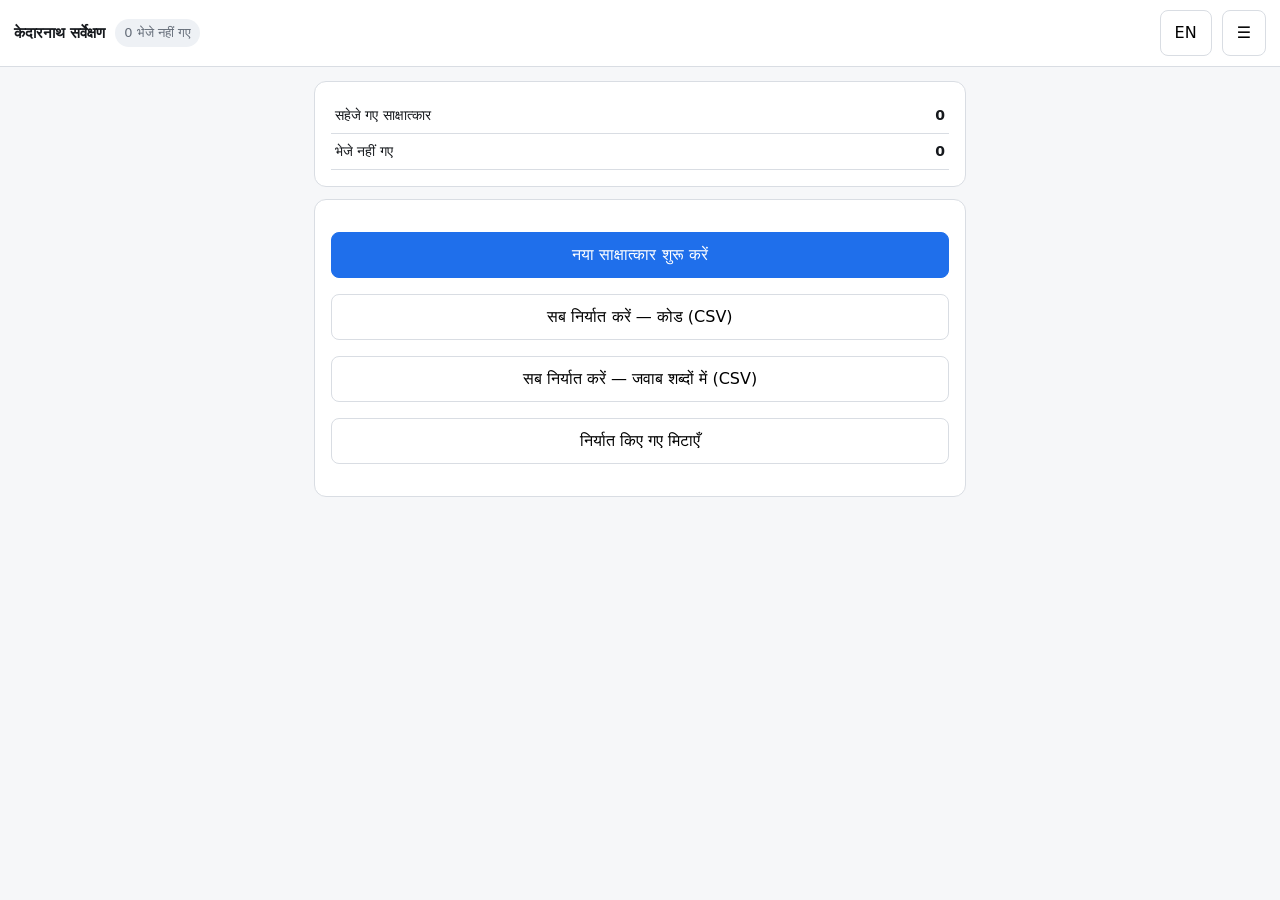
==== docs/index.html @ 2fbf1588 "Field review: fix 16 confirmed issues Four hard bugs:   - govt_schemes 'None of these' could be tick" ====
<!doctype html>
<html lang="hi" translate="no">
<head>
<meta charset="utf-8">
<!-- Stop the browser offering to translate. A Hindi form auto-translated to English turns
     "पक्का" (permanent) into "Sure!" and "जमा पैसे से" (used savings) into "from the deposited
     money" -- the reviewer then critiques wording that was never in the instrument. All three
     signals are needed: Chrome honours the meta, Safari and Edge honour the attribute, and the
     class covers dynamically inserted text. -->
<meta name="google" content="notranslate">
<meta name="viewport" content="width=device-width,initial-scale=1,maximum-scale=1">
<title>Kedarnath Yatra Worker Survey</title>
<link rel="manifest" href="manifest.json">
<meta name="theme-color" content="#1F3864">
<meta name="mobile-web-app-capable" content="yes">
<meta name="apple-mobile-web-app-capable" content="yes">
<meta name="apple-mobile-web-app-status-bar-style" content="black-translucent">
<meta name="apple-mobile-web-app-title" content="Kedarnath Survey">
<link rel="apple-touch-icon" href="icon-192.png">
<link rel="icon" href="icon-192.png">
<style>
:root{--bg:#f6f7f9;--card:#fff;--ink:#16191d;--mut:#666e7a;--line:#d9dde3;--acc:#1f6feb;--warn:#b42318;--ok:#067647}
*{box-sizing:border-box;-webkit-tap-highlight-color:transparent}
body{margin:0;font:16px/1.5 system-ui,"Segoe UI",Roboto,"Nirmala UI",sans-serif;background:var(--bg);color:var(--ink)}
header{position:sticky;top:0;z-index:9;background:var(--card);border-bottom:1px solid var(--line);padding:10px 14px;display:flex;align-items:center;gap:10px;flex-wrap:wrap}
header b{font-size:15px}.grow{flex:1}
button{font:inherit;padding:10px 14px;border:1px solid var(--line);background:var(--card);border-radius:8px;cursor:pointer}
button.p{background:var(--acc);color:#fff;border-color:var(--acc)}
button:disabled{opacity:.45}
#pend{font-size:13px;padding:4px 9px;border-radius:99px;background:#eef1f5;color:var(--mut)}
#pend.hot{background:#fee4e2;color:var(--warn);font-weight:600}
main{max-width:680px;margin:0 auto;padding:14px 14px 96px}
.card{background:var(--card);border:1px solid var(--line);border-radius:12px;padding:16px;margin:0 0 12px}
.qn{font-size:12px;color:var(--mut);letter-spacing:.04em}
.qt{margin:6px 0 12px;font-size:17px}
input[type=text],input[type=number]{width:100%;padding:13px;font:inherit;border:1px solid var(--line);border-radius:8px;background:#fff}
input:focus{outline:2px solid var(--acc);border-color:var(--acc)}
label.ch{display:flex;gap:11px;align-items:flex-start;padding:11px;border:1px solid var(--line);border-radius:8px;margin:0 0 7px;background:#fff}
label.ch.on{border-color:var(--acc);background:#eff5ff}
label.ch input{margin:3px 0 0}
.err{color:var(--warn);font-size:14px;margin-top:7px}
.opt{font-size:12px;color:var(--mut);margin-top:6px}
/* Enumerator hint: how to CODE this question, never read to the respondent. Amber and rule-marked so
   it is visibly a different kind of thing from the question above it and from the read-aloud intro,
   which is blue. Three kinds of text on one screen need three unmistakable looks. */
.hint{background:#fff8e6;border-left:4px solid #b78103;border-radius:0 6px 6px 0;padding:9px 11px;margin:0 0 11px;font-size:13.5px;color:#5c4708}
.card.off{display:none}
/* The consent script. Read verbatim, so it gets its own look -- green rule, larger text than a hint,
   and the label says word for word. Three read-aloud registers on this form now: blue module intro
   (read it), amber hint (do NOT read it), green consent (read it exactly). */
.consent{background:#f0f7f0;border-left:4px solid var(--ok);border-radius:0 8px 8px 0;padding:13px 15px;margin:0 0 14px;font-size:15.5px}
.consent p{margin:0 0 9px}.consent p:last-child{margin:0}
.consent .lead{display:block;font-size:11.5px;color:var(--ok);text-transform:uppercase;letter-spacing:.06em;font-weight:600;margin-bottom:6px}
.card.bad{border-color:var(--warn);box-shadow:0 0 0 1px var(--warn)}
.mc{font-weight:400;text-transform:none;letter-spacing:0}
.hint b{display:block;font-size:11px;text-transform:uppercase;letter-spacing:.06em;margin-bottom:3px;color:#8a6200}
h2{font-size:15px;margin:22px 0 10px;color:var(--mut);text-transform:uppercase;letter-spacing:.06em}
/* Read-aloud module introduction. Deliberately styled unlike a question card -- tinted, ruled down
   the side, italic lead-in -- so an enumerator glancing at the screen can never mistake it for
   something the respondent is meant to answer. */
.intro{background:#eff5ff;border-left:4px solid var(--acc);border-radius:0 8px 8px 0;padding:12px 14px;margin:0 0 12px;font-size:15px}
.intro .lead{display:block;font-size:12px;color:var(--acc);text-transform:uppercase;letter-spacing:.06em;margin-bottom:5px}
footer{position:fixed;bottom:0;left:0;right:0;background:var(--card);border-top:1px solid var(--line);padding:10px 14px;display:flex;gap:10px;align-items:center;max-width:680px;margin:0 auto}
#mprog{flex:1;text-align:center;font-size:13px;color:var(--mut)}
footer button{flex:1}
.mid{text-align:center;padding:40px 16px;color:var(--mut)}
#upd{display:none;background:#fef0c7;border-bottom:1px solid #f5c344;color:#7a5b00;padding:9px 14px;font-size:14px;text-align:center}
.big{font-size:20px;color:var(--ink);margin-bottom:8px}
table{width:100%;border-collapse:collapse;font-size:14px}td{padding:7px 4px;border-bottom:1px solid var(--line)}
</style></head>
<body class="notranslate" translate="no">
<header>
  <b id="ttl">केदारनाथ सर्वेक्षण</b>
  <span id="pend">0</span>
  <span class="grow"></span>
  <button id="lang">EN</button>
  <button id="menu">☰</button>
</header>
<div id="upd"></div>
<main id="app"></main>
<footer id="nav" style="display:none">
  <button id="back">← <span data-t="back">पीछे</span></button>
  <span id="mprog"></span>
  <button id="next" class="p"><span data-t="next">आगे</span> →</button>
</footer>
<script>
const CFG = {"q":[{"n":"enum_id","m":"P","t":"one","en":"Which enumerator is doing this interview? (Select your own name before you approach anyone.)","hi":"सर्वेक्षक कौन है?","opt":false,"c":[[1,"Raman","रमन"],[2,"Rishit","ऋषित"],[3,"Tanmay","तन्मय"],[4,"Anuj","अनुज"]]},{"n":"site","m":"P","t":"one","en":"Which route is this interview on?","hi":"यह बातचीत किस मार्ग पर हो रही है?","opt":false,"c":[[1,"Kedarnath (Gaurikund to Kedarnath)","केदारनाथ (गौरीकुंड से केदारनाथ)"],[2,"Hemkund Sahib (Govindghat to Hemkund)","हेमकुंड साहिब (गोविंदघाट से हेमकुंड)"]]},{"n":"consent","m":"P","t":"one","en":"Do you agree to take part?","hi":"क्या आप इसमें शामिल होना चाहते हैं?","opt":false,"c":[[0,"No","नहीं"],[1,"Yes","हाँ"]]},{"n":"age","m":"A","t":"dec","en":"How old are you? (completed years)","hi":"आपकी उम्र कितनी है? (पूरे साल)","opt":false,"con":"x >= 10 && x <= 90","cmsg_en":"Age must be between 10 and 90.","cmsg_hi":"उम्र 10 से 90 के बीच होनी चाहिए।"},{"n":"female","m":"A","t":"one","en":"Record sex; ask if unsure: are you male or female?","hi":"आप पुरुष हैं या महिला?","opt":false,"c":[[0,"Male","पुरुष"],[1,"Female","महिला"]]},{"n":"hoh_relation","m":"A","t":"one","en":"Who is the head of your household -- is it you, or someone else? If someone else, how are they related to you?","hi":"आपके घर का मुखिया कौन है — आप खुद, या कोई और? अगर कोई और है, तो वे आपके क्या लगते हैं?","opt":false,"c":[[1,"Self (respondent is the head)","मैं खुद मुखिया हूँ"],[2,"Husband","पति"],[3,"Wife","पत्नी"],[4,"Father","पिता"],[5,"Mother","माता"],[6,"Son","बेटा"],[7,"Daughter","बेटी"],[8,"Brother","भाई"],[9,"Sister","बहन"],[10,"Other male relative","कोई और पुरुष रिश्तेदार"],[11,"Other female relative","कोई और महिला रिश्तेदार"],[12,"Other, non-relative (male)","रिश्तेदार नहीं, पुरुष"],[13,"Other, non-relative (female)","रिश्तेदार नहीं, महिला"]]},{"n":"native_language","m":"A","t":"one","en":"What is your native language, the language you first learned at home?","hi":"आपकी मातृभाषा कौन सी है — वह भाषा जो आपने घर में सबसे पहले सीखी?","opt":false,"c":[[1,"Garhwali","गढ़वाली"],[2,"Kumaoni","कुमाऊँनी"],[3,"Hindi","हिंदी"],[4,"Nepali","नेपाली"],[5,"Bhojpuri","भोजपुरी"],[6,"Assamese","असमिया"],[7,"Bengali","बांग्ला"],[8,"Bodo","बोडो"],[9,"Dogri","डोगरी"],[10,"Gujarati","गुजराती"],[11,"Kannada","कन्नड़"],[12,"Kashmiri","कश्मीरी"],[13,"Konkani","कोंकणी"],[14,"Maithili","मैथिली"],[15,"Malayalam","मलयालम"],[16,"Manipuri (Meitei)","मणिपुरी (मैतेई)"],[17,"Marathi","मराठी"],[18,"Odia","ओड़िया"],[19,"Punjabi","पंजाबी"],[20,"Sanskrit","संस्कृत"],[21,"Santali","संताली"],[22,"Sindhi","सिंधी"],[23,"Tamil","तमिल"],[24,"Telugu","तेलुगु"],[25,"Urdu","उर्दू"],[96,"Other Indian language","कोई और भारतीय भाषा"],[97,"Other / foreign language","कोई और / विदेशी भाषा"]]},{"n":"native_language_other","m":"A","t":"text","en":"Which language is it? Write down exactly what they say.","hi":"वह कौन सी भाषा है? जैसा वे कहें वैसा ही लिख लीजिए।","opt":false,"rel":"V('native_language') == 96 || V('native_language') == 97"},{"n":"marital_status","m":"A","t":"one","en":"Are you currently married, never married, or widowed/divorced/separated?","hi":"क्या आपकी शादी हुई है, नहीं हुई है, या आप विधवा/विधुर या अलग हैं?","opt":false,"c":[[1,"Currently married","शादीशुदा"],[2,"Never married","शादी नहीं हुई"],[3,"Widowed/divorced/separated","विधवा/विधुर या अलग"]]},{"n":"knows_years_schooling","m":"A","t":"one","en":"Do you know exactly how many years of schooling you completed, counting from class 1?","hi":"क्या आपको ठीक-ठीक याद है कि आपने कितने साल पढ़ाई की, कक्षा 1 से गिनकर?","opt":false,"c":[[0,"No","नहीं"],[1,"Yes","हाँ"]]},{"n":"years_schooling","m":"A","t":"int","en":"How many years of schooling did you complete in total? (0 if none)","hi":"आपने कुल कितने साल पढ़ाई की? (अगर बिल्कुल नहीं पढ़े तो 0)","opt":false,"rel":"V('knows_years_schooling') == 1"},{"n":"education_level_cat","m":"A","t":"one","en":"Which is closest: no formal education; some schooling but did not finish primary; finished primary but not secondary; or finished secondary or higher?","hi":"इनमें से कौन सा सबसे नज़दीक है: बिल्कुल नहीं पढ़े; थोड़ा पढ़े पर प्राइमरी पूरी नहीं की; प्राइमरी पूरी की पर दसवीं नहीं; या दसवीं या उससे ज़्यादा?","opt":false,"c":[[1,"No formal education","बिल्कुल नहीं पढ़े"],[2,"Some schooling, did not complete primary","थोड़ा पढ़े, प्राइमरी पूरी नहीं"],[3,"Completed primary but not secondary","प्राइमरी पूरी, दसवीं नहीं"],[4,"Completed secondary or higher","दसवीं या उससे ज़्यादा"],[98,"Prefer not to say","बताना नहीं चाहते"]],"rel":"V('knows_years_schooling') == 0"},{"n":"hhsize","m":"A","t":"int","en":"How many members live in your household, including you?","hi":"आपके घर में आपको मिलाकर कुल कितने लोग रहते हैं?","opt":false,"con":"x >= 1 && x <= 30","cmsg_en":"Household size must be between 1 and 30.","cmsg_hi":"घर के लोग 1 से 30 के बीच होने चाहिए।"},{"n":"any_member_6yr_schooling","m":"A","t":"one","en":"Counting everyone in your household aged 10 or above, has at least one of them finished six years of schooling or more?","hi":"आपके घर में 10 साल या उससे बड़े सभी लोगों में से, क्या कम से कम एक ने छह साल या उससे ज़्यादा पढ़ाई पूरी की है?","opt":false,"c":[[0,"No","नहीं"],[1,"Yes","हाँ"]]},{"n":"family_structure","m":"A","t":"one","en":"Is your family nuclear -- just you, your spouse and unmarried children -- or joint, living with parents, married siblings or other extended family? (Say single-member if you live alone.)","hi":"आपका परिवार छोटा है — सिर्फ़ आप, पति/पत्नी और बिन ब्याहे बच्चे — या बड़ा, यानी माँ-बाप, भाई-भाभी या और रिश्तेदार साथ रहते हैं? (अगर अकेले रहते हैं तो वह बताइए।)","opt":false,"c":[[1,"Nuclear (you, spouse and unmarried children only)","छोटा परिवार (आप, पति/पत्नी और बिन ब्याहे बच्चे)"],[2,"Joint (living with parents, married siblings or other extended family)","बड़ा परिवार (माँ-बाप, ब्याहे भाई-बहन या और रिश्तेदार साथ)"],[3,"Single-member household","अकेले रहते हैं"]]},{"n":"n_earners","m":"A","t":"int","en":"How many of them, including you, earn money?","hi":"इनमें से कितने लोग, आपको मिलाकर, पैसा कमाते हैं?","opt":false,"con":"x >= 1 && x <= NUM('hhsize')","cmsg_en":"Cannot be more than the number of people in the household.","cmsg_hi":"घर के लोगों की संख्या से ज़्यादा नहीं हो सकता।"},{"n":"main_income_earner","m":"A","t":"one","en":"Among those who earn money, are you the main income earner in your household?","hi":"जो लोग कमाते हैं, उनमें सबसे ज़्यादा कमाने वाले आप ही हैं?","opt":false,"c":[[0,"No","नहीं"],[1,"Yes","हाँ"]],"rel":"V('n_earners') > 1"},{"n":"n_children_u15","m":"A","t":"int","en":"How many of them are children under 15?","hi":"इनमें 15 साल से छोटे बच्चे कितने हैं?","opt":false,"con":"x >= 0 && x <= NUM('hhsize') - 1","cmsg_en":"Cannot be more than the household size minus the respondent.","cmsg_hi":"घर के लोगों में से आपको छोड़कर, उससे ज़्यादा नहीं हो सकता।"},{"n":"n_children_6_14","m":"A","t":"int","en":"How many of them are children aged 6 to 14?","hi":"इनमें 6 से 14 साल के बच्चे कितने हैं?","opt":false,"con":"x >= 0 && x <= NUM('n_children_u15')","cmsg_en":"Cannot be more than the number of children under 15.","cmsg_hi":"15 साल से छोटे बच्चों से ज़्यादा नहीं हो सकता।"},{"n":"n_children_out_school","m":"A","t":"int","en":"How many of these children do not go to school now?","hi":"इन बच्चों में कितने अभी स्कूल नहीं जाते?","opt":false,"rel":"V('n_children_6_14') > 0","con":"x >= 0 && x <= NUM('n_children_6_14')","cmsg_en":"Cannot be more than the number of children aged 6 to 14.","cmsg_hi":"6 से 14 साल के बच्चों से ज़्यादा नहीं हो सकता।"},{"n":"occupation","m":"B","t":"one","en":"What is your main work during the Yatra season? Ask what they do and code the closest group; do not read the list aloud unless needed.","hi":"यात्रा के मौसम में आपका मुख्य काम क्या है?","opt":false,"c":[[1,"Pony/mule worker (works the animals, does not own them)","घोड़े/खच्चर वाला (जानवर चलाते हैं, मालिक नहीं)"],[2,"Pony/mule owner (owns the animals)","घोड़े/खच्चर का मालिक"],[3,"Porter (carries on own back/shoulders - goods, luggage, or a person in a kandi)","पोर्टर/कुली (अपनी पीठ या कंधे पर — सामान या कंडी में कोई व्यक्ति)"],[4,"Palki / dandi bearer (carries a person on a palanquin, as part of a team)","पालकी / डंडी वाला (पालकी पर व्यक्ति, कई लोग मिलकर)"],[5,"Dhaba, tea stall or food stall WORKER (prepared food or tea)","ढाबा, चाय या खाने की दुकान में काम (बना हुआ खाना या चाय)"],[6,"Dhaba, tea stall or food stall OWNER (prepared food or tea)","ढाबा, चाय या खाने की दुकान का मालिक"],[7,"Shop WORKER (goods: prasad, puja items, clothes, general store)","दुकान में काम (सामान: प्रसाद, पूजा का सामान, कपड़े, परचून)"],[8,"Shop OWNER (goods, not prepared food)","दुकान का मालिक (सामान, बना हुआ खाना नहीं)"],[9,"Hotel / lodge WORKER","होटल / लॉज में काम"],[10,"Hotel / lodge OWNER","होटल / लॉज का मालिक"],[11,"Driver (any motor vehicle)","ड्राइवर (कोई भी गाड़ी)"],[12,"Guide","गाइड"],[13,"Wage labourer (construction, loading, odd jobs)","दिहाड़ी मज़दूर (निर्माण, सामान चढ़ाना, फुटकर काम)"],[14,"Other","कोई और"]]},{"n":"occupation_detail","m":"B","t":"text","en":"In your own words, what exactly is your main work here? Write down what they say -- what they actually do, and who for. Do not tick a box for this one.","hi":"अपने शब्दों में बताइए, यहाँ आपका मुख्य काम ठीक-ठीक क्या है? आप करते क्या हैं, और किसके लिए?","opt":false},{"n":"employment_type","m":"B","t":"one","en":"In this main work, are you: working on your own account without hired workers; running a business with hired workers; a regular monthly wage-earner; or a daily/casual wage-earner?","hi":"इस काम में आप क्या हैं: अपना काम खुद करते हैं और कोई नौकर नहीं रखते; अपना काम है और दूसरों को काम पर रखते हैं; महीने की पक्की तनख़्वाह पाते हैं; या दिहाड़ी पर काम करते हैं?","opt":false,"c":[[1,"Own-account (self-employed, no hired workers)","अपना काम, कोई नौकर नहीं"],[2,"Employer/business owner (self-employed)","मालिक, दूसरों को काम पर रखते हैं"],[3,"Regular wage or salary","महीने की पक्की तनख़्वाह"],[4,"Casual or daily wage labour","दिहाड़ी या रोज़ की मज़दूरी"],[5,"Unpaid family worker","घर के काम में बिना पैसे के हाथ बँटाते हैं"]]},{"n":"n_other_activities","m":"B","t":"int","en":"Besides your main work, how many OTHER paid activities or income-generating activities do you have? (0 if none. For example, a shop owner who also rents out a pony and drives in the off-season would say 2.)","hi":"अपने मुख्य काम के अलावा, आप और कितने काम करते हैं जिनसे पैसा आता है? (अगर कोई नहीं तो 0। जैसे, दुकान वाला जो घोड़ा भी किराये पर देता है और जाड़ों में गाड़ी चलाता है, वह 2 बताएगा।)","opt":false,"con":"x >= 0 && x <= 6","cmsg_en":"Must be between 0 and 6.","cmsg_hi":"0 से 6 के बीच होना चाहिए।"},{"n":"other_activity_types","m":"B","t":"multi","en":"Which ones are they? Check every one that applies. Ask and code the closest group for each; do not read the list aloud unless needed.","hi":"वे कौन-कौन से काम हैं? जो-जो लागू हो, सब बताइए।","opt":false,"cfx":"occupation","c":[[1,"Pony/mule worker (works the animals, does not own them)","घोड़े/खच्चर वाला (जानवर चलाते हैं, मालिक नहीं)"],[2,"Pony/mule owner (owns the animals)","घोड़े/खच्चर का मालिक"],[3,"Porter (carries on own back/shoulders - goods, luggage, or a person in a kandi)","पोर्टर/कुली (अपनी पीठ या कंधे पर — सामान या कंडी में कोई व्यक्ति)"],[4,"Palki / dandi bearer (carries a person on a palanquin, as part of a team)","पालकी / डंडी वाला (पालकी पर व्यक्ति, कई लोग मिलकर)"],[5,"Dhaba, tea stall or food stall WORKER (prepared food or tea)","ढाबा, चाय या खाने की दुकान में काम (बना हुआ खाना या चाय)"],[6,"Dhaba, tea stall or food stall OWNER (prepared food or tea)","ढाबा, चाय या खाने की दुकान का मालिक"],[7,"Shop WORKER (goods: prasad, puja items, clothes, general store)","दुकान में काम (सामान: प्रसाद, पूजा का सामान, कपड़े, परचून)"],[8,"Shop OWNER (goods, not prepared food)","दुकान का मालिक (सामान, बना हुआ खाना नहीं)"],[9,"Hotel / lodge WORKER","होटल / लॉज में काम"],[10,"Hotel / lodge OWNER","होटल / लॉज का मालिक"],[11,"Driver (any motor vehicle)","ड्राइवर (कोई भी गाड़ी)"],[12,"Guide","गाइड"],[13,"Wage labourer (construction, loading, odd jobs)","दिहाड़ी मज़दूर (निर्माण, सामान चढ़ाना, फुटकर काम)"],[14,"Other","कोई और"]],"rel":"V('n_other_activities') > 0"},{"n":"other_activity_income_pm","m":"B","t":"int","en":"Taking all of that other work together, about how much do you usually earn from it in a month? (Rs)","hi":"वह सारा दूसरा काम मिलाकर, महीने में लगभग कितना कमा लेते हैं? (रुपये)","opt":false,"rel":"V('n_other_activities') > 0"},{"n":"years_in_yatra_work","m":"B","t":"int","en":"How many Yatra seasons have you worked in this kind of work?","hi":"आप कितने यात्रा सीज़न से यह काम कर रहे हैं?","opt":false},{"n":"hours_day_yatra","m":"B","t":"int","en":"In the Yatra season, on a normal working day, how many hours do you work in total, across all your work?","hi":"यात्रा के मौसम में, आम दिन में आप कुल कितने घंटे काम करते हैं, सारे कामों को मिलाकर?","opt":false,"con":"x >= 1 && x <= 18","cmsg_en":"Hours a day must be between 1 and 18.","cmsg_hi":"दिन के घंटे 1 से 18 के बीच होने चाहिए।"},{"n":"days_week_yatra","m":"B","t":"int","en":"How many days a week do you usually work in the season?","hi":"सीज़न में आप हफ़्ते में कितने दिन काम करते हैं?","opt":false,"con":"x >= 1 && x <= 7","cmsg_en":"Days a week must be between 1 and 7.","cmsg_hi":"हफ़्ते के दिन 1 से 7 के बीच होने चाहिए।"},{"n":"prev_occ_change","m":"B","t":"one","en":"In the last ten years, did you change your main kind of work?","hi":"पिछले दस साल में, क्या आपने अपना मुख्य काम बदला?","opt":false,"c":[[0,"No","नहीं"],[1,"Yes","हाँ"]]},{"n":"prev_occ","m":"B","t":"text","en":"What was your previous main work? Write down exactly what they say, in their words -- do not pick from a list.","hi":"इससे पहले आपका मुख्य काम क्या था?","opt":false,"rel":"V('prev_occ_change') == 1"},{"n":"target_occ","m":"B","t":"text","en":"If you could not continue this work at all, what work would you move to instead? Write down exactly what they say, in their words -- do not pick from a list, and do not prompt with examples.","hi":"अगर यह काम बिल्कुल बंद हो जाए, तो आप कौन सा काम करेंगे?","opt":false},{"n":"prev_occ_reason","m":"B","t":"one","en":"What was the main reason you changed?","hi":"काम बदलने की मुख्य वजह क्या थी?","opt":false,"c":[[1,"Better income","ज़्यादा कमाई"],[2,"Lost the previous work","पहला काम छूट गया"],[3,"Work ended with the season","मौसम के साथ काम ख़त्म हो गया"],[4,"Family reasons","घर की वजह से"],[5,"Health or injury","सेहत या चोट"],[6,"Other","कोई और वजह"]],"rel":"V('prev_occ_change') == 1"},{"n":"training_received","m":"B","t":"one","en":"Apart from school and college, have you ever completed any training course or apprenticeship?","hi":"स्कूल और कॉलेज की पढ़ाई छोड़कर, क्या आपने कभी कोई ट्रेनिंग या सीखने का कोर्स पूरा किया है?","opt":false,"c":[[0,"No","नहीं"],[1,"Yes","हाँ"]]},{"n":"status_m5","m":"C","t":"one","en":"In May, what was your main work or activity?","hi":"मई में आपका मुख्य काम या काम-धंधा क्या था?","opt":false,"c":[[1,"Yatra work, or getting ready for the season","यात्रा का काम, या उसकी तैयारी"],[2,"Farming (crops)","खेती (फ़सल)"],[3,"Livestock (animals)","पशुपालन (जानवर)"],[4,"Casual or daily wage labour","दिहाड़ी या रोज़ की मज़दूरी"],[5,"Construction work","निर्माण (बिल्डिंग) का काम"],[6,"Own small shop, stall or trade","अपनी छोटी दुकान, खोखा या धंधा"],[7,"Salaried job","तनख़्वाह वाली नौकरी"],[8,"No paid work","कोई पैसे वाला काम नहीं"]]},{"n":"status_m6","m":"C","t":"one","en":"In June, what was your main work or activity?","hi":"जून में आपका मुख्य काम या काम-धंधा क्या था?","opt":false,"c":[[1,"Yatra work, or getting ready for the season","यात्रा का काम, या उसकी तैयारी"],[2,"Farming (crops)","खेती (फ़सल)"],[3,"Livestock (animals)","पशुपालन (जानवर)"],[4,"Casual or daily wage labour","दिहाड़ी या रोज़ की मज़दूरी"],[5,"Construction work","निर्माण (बिल्डिंग) का काम"],[6,"Own small shop, stall or trade","अपनी छोटी दुकान, खोखा या धंधा"],[7,"Salaried job","तनख़्वाह वाली नौकरी"],[8,"No paid work","कोई पैसे वाला काम नहीं"]]},{"n":"status_m7","m":"C","t":"one","en":"In July, what was your main work or activity?","hi":"जुलाई में आपका मुख्य काम या काम-धंधा क्या था?","opt":false,"c":[[1,"Yatra work, or getting ready for the season","यात्रा का काम, या उसकी तैयारी"],[2,"Farming (crops)","खेती (फ़सल)"],[3,"Livestock (animals)","पशुपालन (जानवर)"],[4,"Casual or daily wage labour","दिहाड़ी या रोज़ की मज़दूरी"],[5,"Construction work","निर्माण (बिल्डिंग) का काम"],[6,"Own small shop, stall or trade","अपनी छोटी दुकान, खोखा या धंधा"],[7,"Salaried job","तनख़्वाह वाली नौकरी"],[8,"No paid work","कोई पैसे वाला काम नहीं"]]},{"n":"status_m8","m":"C","t":"one","en":"In August, what was your main work or activity?","hi":"अगस्त में आपका मुख्य काम या काम-धंधा क्या था?","opt":false,"c":[[1,"Yatra work, or getting ready for the season","यात्रा का काम, या उसकी तैयारी"],[2,"Farming (crops)","खेती (फ़सल)"],[3,"Livestock (animals)","पशुपालन (जानवर)"],[4,"Casual or daily wage labour","दिहाड़ी या रोज़ की मज़दूरी"],[5,"Construction work","निर्माण (बिल्डिंग) का काम"],[6,"Own small shop, stall or trade","अपनी छोटी दुकान, खोखा या धंधा"],[7,"Salaried job","तनख़्वाह वाली नौकरी"],[8,"No paid work","कोई पैसे वाला काम नहीं"]]},{"n":"status_m9","m":"C","t":"one","en":"In September, what was your main work or activity?","hi":"सितंबर में आपका मुख्य काम या काम-धंधा क्या था?","opt":false,"c":[[1,"Yatra work, or getting ready for the season","यात्रा का काम, या उसकी तैयारी"],[2,"Farming (crops)","खेती (फ़सल)"],[3,"Livestock (animals)","पशुपालन (जानवर)"],[4,"Casual or daily wage labour","दिहाड़ी या रोज़ की मज़दूरी"],[5,"Construction work","निर्माण (बिल्डिंग) का काम"],[6,"Own small shop, stall or trade","अपनी छोटी दुकान, खोखा या धंधा"],[7,"Salaried job","तनख़्वाह वाली नौकरी"],[8,"No paid work","कोई पैसे वाला काम नहीं"]]},{"n":"status_m10","m":"C","t":"one","en":"In October, what was your main work or activity?","hi":"अक्टूबर में आपका मुख्य काम या काम-धंधा क्या था?","opt":false,"c":[[1,"Yatra work, or getting ready for the season","यात्रा का काम, या उसकी तैयारी"],[2,"Farming (crops)","खेती (फ़सल)"],[3,"Livestock (animals)","पशुपालन (जानवर)"],[4,"Casual or daily wage labour","दिहाड़ी या रोज़ की मज़दूरी"],[5,"Construction work","निर्माण (बिल्डिंग) का काम"],[6,"Own small shop, stall or trade","अपनी छोटी दुकान, खोखा या धंधा"],[7,"Salaried job","तनख़्वाह वाली नौकरी"],[8,"No paid work","कोई पैसे वाला काम नहीं"]]},{"n":"status_m11","m":"C","t":"one","en":"In November, what was your main work or activity?","hi":"नवंबर में आपका मुख्य काम या काम-धंधा क्या था?","opt":false,"c":[[1,"Yatra work, or getting ready for the season","यात्रा का काम, या उसकी तैयारी"],[2,"Farming (crops)","खेती (फ़सल)"],[3,"Livestock (animals)","पशुपालन (जानवर)"],[4,"Casual or daily wage labour","दिहाड़ी या रोज़ की मज़दूरी"],[5,"Construction work","निर्माण (बिल्डिंग) का काम"],[6,"Own small shop, stall or trade","अपनी छोटी दुकान, खोखा या धंधा"],[7,"Salaried job","तनख़्वाह वाली नौकरी"],[8,"No paid work","कोई पैसे वाला काम नहीं"]]},{"n":"status_m12","m":"C","t":"one","en":"In December, what was your main work or activity?","hi":"दिसंबर में आपका मुख्य काम या काम-धंधा क्या था?","opt":false,"c":[[1,"Yatra work, or getting ready for the season","यात्रा का काम, या उसकी तैयारी"],[2,"Farming (crops)","खेती (फ़सल)"],[3,"Livestock (animals)","पशुपालन (जानवर)"],[4,"Casual or daily wage labour","दिहाड़ी या रोज़ की मज़दूरी"],[5,"Construction work","निर्माण (बिल्डिंग) का काम"],[6,"Own small shop, stall or trade","अपनी छोटी दुकान, खोखा या धंधा"],[7,"Salaried job","तनख़्वाह वाली नौकरी"],[8,"No paid work","कोई पैसे वाला काम नहीं"]]},{"n":"status_m1","m":"C","t":"one","en":"In January, what was your main work or activity?","hi":"जनवरी में आपका मुख्य काम या काम-धंधा क्या था?","opt":false,"c":[[1,"Yatra work, or getting ready for the season","यात्रा का काम, या उसकी तैयारी"],[2,"Farming (crops)","खेती (फ़सल)"],[3,"Livestock (animals)","पशुपालन (जानवर)"],[4,"Casual or daily wage labour","दिहाड़ी या रोज़ की मज़दूरी"],[5,"Construction work","निर्माण (बिल्डिंग) का काम"],[6,"Own small shop, stall or trade","अपनी छोटी दुकान, खोखा या धंधा"],[7,"Salaried job","तनख़्वाह वाली नौकरी"],[8,"No paid work","कोई पैसे वाला काम नहीं"]]},{"n":"status_m2","m":"C","t":"one","en":"In February, what was your main work or activity?","hi":"फ़रवरी में आपका मुख्य काम या काम-धंधा क्या था?","opt":false,"c":[[1,"Yatra work, or getting ready for the season","यात्रा का काम, या उसकी तैयारी"],[2,"Farming (crops)","खेती (फ़सल)"],[3,"Livestock (animals)","पशुपालन (जानवर)"],[4,"Casual or daily wage labour","दिहाड़ी या रोज़ की मज़दूरी"],[5,"Construction work","निर्माण (बिल्डिंग) का काम"],[6,"Own small shop, stall or trade","अपनी छोटी दुकान, खोखा या धंधा"],[7,"Salaried job","तनख़्वाह वाली नौकरी"],[8,"No paid work","कोई पैसे वाला काम नहीं"]]},{"n":"status_m3","m":"C","t":"one","en":"In March, what was your main work or activity?","hi":"मार्च में आपका मुख्य काम या काम-धंधा क्या था?","opt":false,"c":[[1,"Yatra work, or getting ready for the season","यात्रा का काम, या उसकी तैयारी"],[2,"Farming (crops)","खेती (फ़सल)"],[3,"Livestock (animals)","पशुपालन (जानवर)"],[4,"Casual or daily wage labour","दिहाड़ी या रोज़ की मज़दूरी"],[5,"Construction work","निर्माण (बिल्डिंग) का काम"],[6,"Own small shop, stall or trade","अपनी छोटी दुकान, खोखा या धंधा"],[7,"Salaried job","तनख़्वाह वाली नौकरी"],[8,"No paid work","कोई पैसे वाला काम नहीं"]]},{"n":"status_m4","m":"C","t":"one","en":"In April, what was your main work or activity?","hi":"अप्रैल में आपका मुख्य काम या काम-धंधा क्या था?","opt":false,"c":[[1,"Yatra work, or getting ready for the season","यात्रा का काम, या उसकी तैयारी"],[2,"Farming (crops)","खेती (फ़सल)"],[3,"Livestock (animals)","पशुपालन (जानवर)"],[4,"Casual or daily wage labour","दिहाड़ी या रोज़ की मज़दूरी"],[5,"Construction work","निर्माण (बिल्डिंग) का काम"],[6,"Own small shop, stall or trade","अपनी छोटी दुकान, खोखा या धंधा"],[7,"Salaried job","तनख़्वाह वाली नौकरी"],[8,"No paid work","कोई पैसे वाला काम नहीं"]]},{"n":"knows_monthly_income","m":"C","t":"one","en":"Can you tell me roughly what you earned in each month of the past year, or would it be easier to give one total for the whole year?","hi":"क्या आप हर महीने की कमाई अलग-अलग बता सकते हैं, या पूरे साल का एक जोड़ बताना आसान रहेगा?","opt":false,"c":[[1,"Month by month","हर महीने का अलग-अलग"],[0,"One total for the whole year","पूरे साल का एक जोड़"]]},{"n":"income_m5","m":"C","t":"int","en":"How much did you earn from all your work in May, after costs? (Rs)","hi":"मई में सारे काम से ख़र्चा निकालकर आपने कितना कमाया? (रुपये)","opt":false,"rel":"V('knows_monthly_income') == 1 && V('status_m5') != 8"},{"n":"income_m6","m":"C","t":"int","en":"How much did you earn from all your work in June, after costs? (Rs)","hi":"जून में सारे काम से ख़र्चा निकालकर आपने कितना कमाया? (रुपये)","opt":false,"rel":"V('knows_monthly_income') == 1 && V('status_m6') != 8"},{"n":"income_m7","m":"C","t":"int","en":"How much did you earn from all your work in July, after costs? (Rs)","hi":"जुलाई में सारे काम से ख़र्चा निकालकर आपने कितना कमाया? (रुपये)","opt":false,"rel":"V('knows_monthly_income') == 1 && V('status_m7') != 8"},{"n":"income_m8","m":"C","t":"int","en":"How much did you earn from all your work in August, after costs? (Rs)","hi":"अगस्त में सारे काम से ख़र्चा निकालकर आपने कितना कमाया? (रुपये)","opt":false,"rel":"V('knows_monthly_income') == 1 && V('status_m8') != 8"},{"n":"income_m9","m":"C","t":"int","en":"How much did you earn from all your work in September, after costs? (Rs)","hi":"सितंबर में सारे काम से ख़र्चा निकालकर आपने कितना कमाया? (रुपये)","opt":false,"rel":"V('knows_monthly_income') == 1 && V('status_m9') != 8"},{"n":"income_m10","m":"C","t":"int","en":"How much did you earn from all your work in October, after costs? (Rs)","hi":"अक्टूबर में सारे काम से ख़र्चा निकालकर आपने कितना कमाया? (रुपये)","opt":false,"rel":"V('knows_monthly_income') == 1 && V('status_m10') != 8"},{"n":"income_m11","m":"C","t":"int","en":"How much did you earn from all your work in November, after costs? (Rs)","hi":"नवंबर में सारे काम से ख़र्चा निकालकर आपने कितना कमाया? (रुपये)","opt":false,"rel":"V('knows_monthly_income') == 1 && V('status_m11') != 8"},{"n":"income_m12","m":"C","t":"int","en":"How much did you earn from all your work in December, after costs? (Rs)","hi":"दिसंबर में सारे काम से ख़र्चा निकालकर आपने कितना कमाया? (रुपये)","opt":false,"rel":"V('knows_monthly_income') == 1 && V('status_m12') != 8"},{"n":"income_m1","m":"C","t":"int","en":"How much did you earn from all your work in January, after costs? (Rs)","hi":"जनवरी में सारे काम से ख़र्चा निकालकर आपने कितना कमाया? (रुपये)","opt":false,"rel":"V('knows_monthly_income') == 1 && V('status_m1') != 8"},{"n":"income_m2","m":"C","t":"int","en":"How much did you earn from all your work in February, after costs? (Rs)","hi":"फ़रवरी में सारे काम से ख़र्चा निकालकर आपने कितना कमाया? (रुपये)","opt":false,"rel":"V('knows_monthly_income') == 1 && V('status_m2') != 8"},{"n":"income_m3","m":"C","t":"int","en":"How much did you earn from all your work in March, after costs? (Rs)","hi":"मार्च में सारे काम से ख़र्चा निकालकर आपने कितना कमाया? (रुपये)","opt":false,"rel":"V('knows_monthly_income') == 1 && V('status_m3') != 8"},{"n":"income_m4","m":"C","t":"int","en":"How much did you earn from all your work in April, after costs? (Rs)","hi":"अप्रैल में सारे काम से ख़र्चा निकालकर आपने कितना कमाया? (रुपये)","opt":false,"rel":"V('knows_monthly_income') == 1 && V('status_m4') != 8"},{"n":"income_annual_total","m":"C","t":"int","en":"Thinking of the whole past year, about how much did you earn in total from all your work, after costs? (Rs)","hi":"पूरे पिछले साल को मिलाकर, सारे काम से ख़र्चा निकालकर आपने कुल कितना कमाया? (रुपये)","opt":false,"rel":"V('knows_monthly_income') == 0"},{"n":"pct_income_yatra","m":"C","t":"int","en":"Out of every 100 rupees you earned in the whole year, how many came from your Yatra work? (The rest is counted as coming from your other work.)","hi":"पूरे साल में आपने जो 100 रुपये कमाए, उनमें से कितने यात्रा के काम से आए? (बाकी दूसरे काम का माना जाएगा।)","opt":false,"rel":"V('knows_monthly_income') == 0","con":"x >= 0 && x <= 100","cmsg_en":"Must be between 0 and 100 out of every 100 rupees.","cmsg_hi":"हर 100 रुपये में से 0 से 100 के बीच होना चाहिए।"},{"n":"remit_out_yatra_pm","m":"C","t":"int","en":"In a normal month during the Yatra season, how much money do you usually send to family or others living elsewhere? (Rs, 0 if none)","hi":"यात्रा के मौसम के आम महीने में, आप घर या कहीं और रहने वालों को कितना पैसा भेजते हैं? (रुपये, न भेजते हों तो 0)","opt":false},{"n":"remit_out_offseason_pm","m":"C","t":"int","en":"In a normal month when the Yatra is closed, how much do you usually send? (Rs, 0 if none)","hi":"जब यात्रा बंद रहती है, उस आम महीने में कितना भेजते हैं? (रुपये, न भेजते हों तो 0)","opt":false},{"n":"remit_mode","m":"C","t":"one","en":"How do you usually send it?","hi":"आप पैसा आम तौर पर कैसे भेजते हैं?","opt":false,"c":[[1,"From my own phone (UPI or net banking)","अपने फ़ोन से (UPI या नेट बैंकिंग)"],[2,"In person at a bank branch or bank mitra / CSP","ख़ुद जाकर बैंक शाखा या बैंक मित्र / CSP पर"],[3,"Money order or post office","मनीऑर्डर या डाकघर से"],[4,"Sent with someone going home","घर जा रहे किसी के हाथ"],[5,"Carried it myself","ख़ुद लेकर गए"],[6,"Through an agent or middleman","किसी एजेंट या बिचौलिए के ज़रिए"],[7,"Other","कोई और तरीक़ा"]],"rel":"V('remit_out_yatra_pm') > 0 || V('remit_out_offseason_pm') > 0"},{"n":"remit_in_yatra_pm","m":"C","t":"int","en":"In a normal month during the Yatra season, how much money do you usually receive from family or others? (Rs, 0 if none)","hi":"यात्रा के मौसम के आम महीने में, घरवालों या किसी और से आपको कितना पैसा मिलता है? (रुपये, न मिलता हो तो 0)","opt":false},{"n":"remit_in_offseason_pm","m":"C","t":"int","en":"In a normal month when the Yatra is closed, how much do you usually receive? (Rs, 0 if none)","hi":"जब यात्रा बंद रहती है, उस आम महीने में कितना मिलता है? (रुपये, न मिलता हो तो 0)","opt":false},{"n":"hours_day_offseason","m":"C","t":"int","en":"In the months when the Yatra is closed and you are doing other work, on a normal working day, how many hours do you work in total?","hi":"जिन महीनों में यात्रा बंद रहती है और आप कोई दूसरा काम करते हैं, उनमें आम दिन में आप कुल कितने घंटे काम करते हैं?","opt":false,"rel":"V('calc_offseason_work') > 0","con":"x >= 1 && x <= 18","cmsg_en":"Hours a day must be between 1 and 18.","cmsg_hi":"दिन के घंटे 1 से 18 के बीच होने चाहिए।"},{"n":"days_week_offseason","m":"C","t":"int","en":"In those months, how many days a week do you usually work?","hi":"उन महीनों में आप हफ़्ते में कितने दिन काम करते हैं?","opt":false,"rel":"V('calc_offseason_work') > 0","con":"x >= 1 && x <= 7","cmsg_en":"Days a week must be between 1 and 7.","cmsg_hi":"हफ़्ते के दिन 1 से 7 के बीच होने चाहिए।"},{"n":"origin","m":"D","t":"one","en":"Where is your permanent home?","hi":"आपका पक्का घर कहाँ है?","opt":false,"c":[[1,"Local (same district)","यहीं का (इसी ज़िले का)"],[2,"Other Uttarakhand district","उत्तराखंड का दूसरा ज़िला"],[3,"Other Indian state","भारत का दूसरा राज्य"],[4,"Nepal","नेपाल"]]},{"n":"home_state","m":"D","t":"one","en":"Which state is your permanent home in?","hi":"वह घर किस राज्य में है? (अगर भारत से बाहर है तो वह बताइए।)","opt":false,"c":[[1,"Andhra Pradesh","आंध्र प्रदेश"],[2,"Arunachal Pradesh","अरुणाचल प्रदेश"],[3,"Assam","असम"],[4,"Bihar","बिहार"],[5,"Chhattisgarh","छत्तीसगढ़"],[6,"Goa","गोवा"],[7,"Gujarat","गुजरात"],[8,"Haryana","हरियाणा"],[9,"Himachal Pradesh","हिमाचल प्रदेश"],[10,"Jharkhand","झारखंड"],[11,"Karnataka","कर्नाटक"],[12,"Kerala","केरल"],[13,"Madhya Pradesh","मध्य प्रदेश"],[14,"Maharashtra","महाराष्ट्र"],[15,"Manipur","मणिपुर"],[16,"Meghalaya","मेघालय"],[17,"Mizoram","मिज़ोरम"],[18,"Nagaland","नागालैंड"],[19,"Odisha","ओडिशा"],[20,"Punjab","पंजाब"],[21,"Rajasthan","राजस्थान"],[22,"Sikkim","सिक्किम"],[23,"Tamil Nadu","तमिलनाडु"],[24,"Telangana","तेलंगाना"],[25,"Tripura","त्रिपुरा"],[26,"Uttar Pradesh","उत्तर प्रदेश"],[27,"Uttarakhand","उत्तराखंड"],[28,"West Bengal","पश्चिम बंगाल"],[29,"Andaman and Nicobar Islands","अंडमान और निकोबार द्वीप समूह"],[30,"Chandigarh","चंडीगढ़"],[31,"Dadra and Nagar Haveli and Daman and Diu","दादरा और नगर हवेली तथा दमन और दीव"],[32,"Delhi","दिल्ली"],[33,"Jammu and Kashmir","जम्मू और कश्मीर"],[34,"Ladakh","लद्दाख"],[35,"Lakshadweep","लक्षद्वीप"],[36,"Puducherry","पुदुच्चेरी"],[99,"Outside India","भारत से बाहर"]],"rel":"V('origin') == 3"},{"n":"home_rural_urban","m":"D","t":"one","en":"Is that home in a village, or in a town or city?","hi":"वह घर गाँव में है, या क़स्बे या शहर में?","opt":false,"c":[[1,"Village (rural)","गाँव में"],[2,"Town or city (urban)","शहर या क़स्बे में"]]},{"n":"resp_returns_at_closure","m":"D","t":"one","en":"When the Yatra closes for the season, do YOU go to your home place?","hi":"जब यात्रा का मौसम ख़त्म हो जाता है, तो क्या आप अपने घर चले जाते हैं?","opt":false,"c":[[0,"No","नहीं"],[1,"Yes","हाँ"]]},{"n":"hh_at_home_place","m":"D","t":"one","en":"And do the rest of your household live at your home place all year, or are they here with you during the season?","hi":"और आपके बाक़ी घरवाले — वे साल भर आपके घर वाली जगह पर ही रहते हैं, या सीज़न में आपके साथ यहाँ रहते हैं?","opt":false,"c":[[0,"No","नहीं"],[1,"Yes","हाँ"]]},{"n":"n_here_season","m":"D","t":"int","en":"During the Yatra season, how many people are you feeding and spending on here, counting yourself?","hi":"यात्रा के मौसम में आप यहाँ कितने लोगों का खाना-ख़र्चा चलाते हैं, अपने आप को गिनकर?","opt":false,"rel":"V('hh_at_home_place') == 1"},{"n":"years_coming_here","m":"D","t":"int","en":"How many years have you been coming here for the Yatra season?","hi":"आप कितने सालों से यात्रा के मौसम में यहाँ आ रहे हैं?","opt":false,"rel":"V('resp_returns_at_closure') == 1"},{"n":"came_here_reason","m":"D","t":"one","en":"What was the main reason you first came here to work?","hi":"आप सबसे पहले यहाँ काम करने किस मुख्य वजह से आए थे?","opt":false,"c":[[1,"No work at home","घर पर काम नहीं था"],[2,"Pay is better here","यहाँ मज़दूरी बेहतर है"],[3,"Family or people from my village were already here","घरवाले या गाँव के लोग पहले से यहाँ थे"],[4,"Land at home is too little to live on","घर पर ज़मीन इतनी कम है कि गुज़ारा नहीं होता"],[5,"Debt to repay","क़र्ज़ चुकाना था"],[6,"A contractor or agent brought me","कोई ठेकेदार या एजेंट लेकर आया"],[7,"Married into / moved with family","शादी होकर / परिवार के साथ आए"],[8,"Some other reason","कोई और वजह"]],"rel":"V('origin') != 1"},{"n":"worked_away_in_closure","m":"D","t":"one","en":"Last year, in the months when the Yatra was closed, did you go somewhere else for work?","hi":"पिछले साल, जिन महीनों में यात्रा बंद थी, क्या आप काम के लिए कहीं और गए थे?","opt":false,"c":[[0,"No","नहीं"],[1,"Yes","हाँ"]]},{"n":"closure_work_detail","m":"D","t":"text","en":"Where did you go, and what work did you do there? Write what they say.","hi":"कहाँ गए थे, और वहाँ क्या काम किया? जैसा वे बताएँ वैसा लिख लीजिए।","opt":true,"rel":"V('worked_away_in_closure') == 1"},{"n":"left_here_month","m":"D","t":"one","en":"In the past year, which month did you last leave here and go to your home place?","hi":"पिछले साल आप यहाँ से आख़िरी बार किस महीने अपने घर गए थे?","opt":false,"c":[[1,"January","जनवरी"],[2,"February","फ़रवरी"],[3,"March","मार्च"],[4,"April","अप्रैल"],[5,"May","मई"],[6,"June","जून"],[7,"July","जुलाई"],[8,"August","अगस्त"],[9,"September","सितंबर"],[10,"October","अक्टूबर"],[11,"November","नवंबर"],[12,"December","दिसंबर"]],"rel":"V('resp_returns_at_closure') == 1"},{"n":"returned_here_month","m":"D","t":"one","en":"And which month did you come back here?","hi":"और किस महीने आप वापस यहाँ आए?","opt":false,"c":[[1,"January","जनवरी"],[2,"February","फ़रवरी"],[3,"March","मार्च"],[4,"April","अप्रैल"],[5,"May","मई"],[6,"June","जून"],[7,"July","जुलाई"],[8,"August","अगस्त"],[9,"September","सितंबर"],[10,"October","अक्टूबर"],[11,"November","नवंबर"],[12,"December","दिसंबर"]],"rel":"V('resp_returns_at_closure') == 1"},{"n":"months_away_for_work","m":"D","t":"int","en":"In those months away, how many months did you spend working somewhere other than your home place?","hi":"बाहर रहे उन महीनों में, कितने महीने आपने अपने घर से हटकर कहीं और काम किया?","opt":false,"rel":"V('worked_away_in_closure') == 1"},{"n":"worked_other_places","m":"D","t":"one","en":"Before you started coming here, had you gone anywhere else for work?","hi":"यहाँ आना शुरू करने से पहले, क्या आप काम के लिए कहीं और गए थे?","opt":false,"c":[[0,"No","नहीं"],[1,"Yes","हाँ"]]},{"n":"other_places_detail","m":"D","t":"text","en":"Where did you go, and what work did you do? Write what they say.","hi":"कहाँ गए थे, और वहाँ क्या काम किया? जैसा वे बताएँ वैसा लिख लीजिए।","opt":true,"rel":"V('worked_other_places') == 1"},{"n":"would_move_for_work","m":"D","t":"one","en":"If this work here ended, would you go away from your home place to look for work in the coming year?","hi":"अगर यहाँ का यह काम बंद हो जाए, तो क्या आप आने वाले साल में काम ढूँढने अपने घर से बाहर जाएँगे?","opt":false,"c":[[0,"No","नहीं"],[1,"Yes","हाँ"],[97,"Don't know","पता नहीं"]]},{"n":"migration_referral","m":"D","t":"one","en":"Who mainly helped you get this work, or arranged it for you?","hi":"यहाँ आने या यह काम पकड़ने में मुख्य रूप से किसने मदद की या रास्ता दिखाया: यहाँ पहले से रह रहा कोई घरवाला; कोई दोस्त या जान-पहचान वाला; कोई ठेकेदार या एजेंट; कोई नेता या समाज का बड़ा आदमी; कोई नहीं, आपने खुद ढूँढा; मालिक ने सीधे बुलाया; या कोई और?","opt":false,"c":[[1,"A family member already working here","यहाँ पहले से काम कर रहा घरवाला"],[2,"A friend or someone from the village","दोस्त या गाँव का कोई आदमी"],[3,"A thekedar or contractor I now work for","ठेकेदार जिसके लिए मैं अब काम करता हूँ"],[4,"An agent or middleman who placed me (usually for a fee)","एजेंट या बिचौलिया जिसने लगवाया (आम तौर पर पैसे लेकर)"],[5,"No one; I found it myself","कोई नहीं, ख़ुद ढूँढा"],[6,"The employer called me directly","मालिक ने सीधे बुलाया"],[7,"Someone else","कोई और"]]},{"n":"migration_referral_other","m":"D","t":"text","en":"Who was it? Write what they say.","hi":"वे कौन थे? जैसा वे बताएँ वैसा लिख लीजिए।","opt":true,"rel":"V('migration_referral') == 7"},{"n":"spend_differs_by_season","m":"E","t":"one","en":"Leaving aside money you send home -- is what your household spends in a normal month during the Yatra season different from what it spends when the Yatra is closed?","hi":"घर भेजे जाने वाले पैसे को छोड़कर — यात्रा के मौसम में आपके घर का महीने का ख़र्च, और जब यात्रा बंद रहती है तब का ख़र्च, क्या अलग-अलग होता है?","opt":false,"c":[[0,"No","नहीं"],[1,"Yes","हाँ"]]},{"n":"cons_staples_yatra_pm","m":"E","t":"int","en":"In a normal month during the Yatra season, how much do you (and anyone staying with you here) spend on cereals (rice, wheat, other grains), pulses, sugar and salt, bought or from your own stock? (Rs)","hi":"यात्रा के मौसम के आम महीने में, आप (और जो यहाँ आपके साथ रहते हैं) अनाज (चावल, गेहूँ, दूसरा अनाज), दाल, चीनी और नमक पर, ख़रीदा हुआ या अपने घर का कितना ख़र्च करते हैं? (रुपये)","opt":false},{"n":"cons_staples_offseason_pm","m":"E","t":"int","en":"In a normal month when the Yatra is closed, how much does your household spend on cereals (rice, wheat, other grains), pulses, sugar and salt, bought or from your own stock? (Rs)","hi":"जब यात्रा बंद रहती है, उस आम महीने में आपका घर अनाज (चावल, गेहूँ, दूसरा अनाज), दाल, चीनी और नमक पर, ख़रीदा हुआ या अपने घर का कितना ख़र्च करता है? (रुपये)","opt":false,"rel":"V('spend_differs_by_season') == 1"},{"n":"cons_perishables_yatra_pm","m":"E","t":"int","en":"In a normal month during the Yatra season, how much do you (and anyone staying with you here) spend on milk and milk products, vegetables, fruit, egg/fish/meat, cooking oil, spices, and tea or coffee, bought or from your own stock? (Rs)","hi":"यात्रा के मौसम के आम महीने में, आप (और जो यहाँ आपके साथ रहते हैं) दूध और दूध की चीज़ें, सब्ज़ी, फल, अंडा/मछली/मांस, तेल, मसाले, और चाय पर कितना ख़र्च करते हैं? (रुपये)","opt":false},{"n":"cons_perishables_offseason_pm","m":"E","t":"int","en":"In a normal month when the Yatra is closed, how much does your household spend on milk and milk products, vegetables, fruit, egg/fish/meat, cooking oil, spices, and tea or coffee, bought or from your own stock? (Rs)","hi":"जब यात्रा बंद रहती है, उस आम महीने में आपका घर दूध और दूध की चीज़ें, सब्ज़ी, फल, अंडा/मछली/मांस, तेल, मसाले, और चाय पर कितना ख़र्च करता है? (रुपये)","opt":false,"rel":"V('spend_differs_by_season') == 1"},{"n":"cons_food_own_yatra_pm","m":"E","t":"int","en":"If you (and anyone staying with you here) had not grown, raised or been given any of your food, about how much would it have cost to buy in a normal month during the Yatra season? (Rs, 0 if you buy everything)","hi":"अगर आप (और जो यहाँ आपके साथ रहते हैं) अपना खाना ख़ुद न उगाते, न पालते और न किसी से मिलता, तो यात्रा के मौसम के आम महीने में उसे ख़रीदने में लगभग कितना लगता? (रुपये, सब ख़रीदते हों तो 0)","opt":false},{"n":"cons_food_own_offseason_pm","m":"E","t":"int","en":"If your household had not grown, raised or been given any of your food, about how much would it have cost to buy in a normal month when the Yatra is closed? (Rs, 0 if you buy everything)","hi":"अगर आपका घर अपना खाना ख़ुद न उगाता, न पालता और न किसी से मिलता, तो जब यात्रा बंद रहती है उस आम महीने में उसे ख़रीदने में लगभग कितना लगता? (रुपये, सब ख़रीदते हों तो 0)","opt":false,"rel":"V('spend_differs_by_season') == 1"},{"n":"cons_food_out_yatra_pm","m":"E","t":"int","en":"In a normal month during the Yatra season, how much do you (and anyone staying with you here) spend on meals, tea and snacks eaten outside the home, including any an employer gave free, at their market value? (Rs)","hi":"यात्रा के मौसम के आम महीने में, आप (और जो यहाँ आपके साथ रहते हैं) बाहर खाए गए खाने, चाय और नाश्ते पर, मालिक ने मुफ़्त दिया हो तो उसकी क़ीमत मिलाकर कितना ख़र्च करते हैं? (रुपये)","opt":false},{"n":"cons_food_out_offseason_pm","m":"E","t":"int","en":"In a normal month when the Yatra is closed, how much does your household spend on meals, tea and snacks eaten outside the home, including any an employer gave free, at their market value? (Rs)","hi":"जब यात्रा बंद रहती है, उस आम महीने में आपका घर बाहर खाए गए खाने, चाय और नाश्ते पर, मालिक ने मुफ़्त दिया हो तो उसकी क़ीमत मिलाकर कितना ख़र्च करता है? (रुपये)","opt":false,"rel":"V('spend_differs_by_season') == 1"},{"n":"cons_fuel_yatra_pm","m":"E","t":"int","en":"In a normal month during the Yatra season, how much do you (and anyone staying with you here) spend on fuel and light: cooking fuel, firewood, electricity, kerosene, candles? (Rs)","hi":"यात्रा के मौसम के आम महीने में, आप (और जो यहाँ आपके साथ रहते हैं) ईंधन और रोशनी पर: खाना बनाने की गैस, लकड़ी, बिजली, मिट्टी का तेल, मोमबत्ती कितना ख़र्च करते हैं? (रुपये)","opt":false},{"n":"cons_fuel_offseason_pm","m":"E","t":"int","en":"In a normal month when the Yatra is closed, how much does your household spend on fuel and light: cooking fuel, firewood, electricity, kerosene, candles? (Rs)","hi":"जब यात्रा बंद रहती है, उस आम महीने में आपका घर ईंधन और रोशनी पर: खाना बनाने की गैस, लकड़ी, बिजली, मिट्टी का तेल, मोमबत्ती कितना ख़र्च करता है? (रुपये)","opt":false,"rel":"V('spend_differs_by_season') == 1"},{"n":"cons_routine_misc_yatra_pm","m":"E","t":"int","en":"In a normal month during the Yatra season, how much do you (and anyone staying with you here) spend on soap, toiletries, cleaning goods and other small household items? (Rs)","hi":"यात्रा के मौसम के आम महीने में, आप (और जो यहाँ आपके साथ रहते हैं) साबुन, नहाने-धोने का सामान, सफ़ाई का सामान और घर की दूसरी छोटी चीज़ों पर कितना ख़र्च करते हैं? (रुपये)","opt":false},{"n":"cons_routine_misc_offseason_pm","m":"E","t":"int","en":"In a normal month when the Yatra is closed, how much does your household spend on soap, toiletries, cleaning goods and other small household items? (Rs)","hi":"जब यात्रा बंद रहती है, उस आम महीने में आपका घर साबुन, नहाने-धोने का सामान, सफ़ाई का सामान और घर की दूसरी छोटी चीज़ों पर कितना ख़र्च करता है? (रुपये)","opt":false,"rel":"V('spend_differs_by_season') == 1"},{"n":"cons_transport_comm_yatra_pm","m":"E","t":"int","en":"In a normal month during the Yatra season, how much do you (and anyone staying with you here) spend on local transport (bus, shared jeep, auto) and phone or internet charges? (Rs)","hi":"यात्रा के मौसम के आम महीने में, आप (और जो यहाँ आपके साथ रहते हैं) आने-जाने (बस, जीप, ऑटो) और फ़ोन या इंटरनेट पर कितना ख़र्च करते हैं? (रुपये)","opt":false},{"n":"cons_transport_comm_offseason_pm","m":"E","t":"int","en":"In a normal month when the Yatra is closed, how much does your household spend on local transport (bus, shared jeep, auto) and phone or internet charges? (Rs)","hi":"जब यात्रा बंद रहती है, उस आम महीने में आपका घर आने-जाने (बस, जीप, ऑटो) और फ़ोन या इंटरनेट पर कितना ख़र्च करता है? (रुपये)","opt":false,"rel":"V('spend_differs_by_season') == 1"},{"n":"cons_rent_yatra_pm","m":"E","t":"int","en":"In a normal month during the Yatra season, how much do you (and anyone staying with you here) spend on rent for the home (0 if owned, and 0 for any period spent living for free)? (Rs)","hi":"यात्रा के मौसम के आम महीने में, आप (और जो यहाँ आपके साथ रहते हैं) घर के किराये पर (अपना घर हो तो 0, और मुफ़्त रहे हों तो भी 0) कितना ख़र्च करते हैं? (रुपये)","opt":false},{"n":"cons_rent_offseason_pm","m":"E","t":"int","en":"In a normal month when the Yatra is closed, how much does your household spend on rent for the home (0 if owned, and 0 for any period spent living for free)? (Rs)","hi":"जब यात्रा बंद रहती है, उस आम महीने में आपका घर घर के किराये पर (अपना घर हो तो 0, और मुफ़्त रहे हों तो भी 0) कितना ख़र्च करता है? (रुपये)","opt":false,"rel":"V('spend_differs_by_season') == 1"},{"n":"cons_med_nonhosp_yatra_pm","m":"E","t":"int","en":"In a normal month during the Yatra season, how much do you (and anyone staying with you here) spend on medicine, doctor's or clinic fees and tests, not counting a hospital stay? (Rs)","hi":"यात्रा के मौसम के आम महीने में, आप (और जो यहाँ आपके साथ रहते हैं) दवाई, डॉक्टर या क्लीनिक की फ़ीस और जाँच पर, अस्पताल में भर्ती को छोड़कर कितना ख़र्च करते हैं? (रुपये)","opt":false},{"n":"cons_med_nonhosp_offseason_pm","m":"E","t":"int","en":"In a normal month when the Yatra is closed, how much does your household spend on medicine, doctor's or clinic fees and tests, not counting a hospital stay? (Rs)","hi":"जब यात्रा बंद रहती है, उस आम महीने में आपका घर दवाई, डॉक्टर या क्लीनिक की फ़ीस और जाँच पर, अस्पताल में भर्ती को छोड़कर कितना ख़र्च करता है? (रुपये)","opt":false,"rel":"V('spend_differs_by_season') == 1"},{"n":"cons_packaged_food_yatra_pm","m":"E","t":"int","en":"In a normal month during the Yatra season, how much do you (and anyone staying with you here) spend on biscuits, namkeen, chips, packaged snacks, cold drinks or bottled water? (Rs)","hi":"यात्रा के मौसम के आम महीने में, आप (और जो यहाँ आपके साथ रहते हैं) बिस्किट, नमकीन, चिप्स, पैकेट वाले नाश्ते, कोल्ड ड्रिंक या बोतलबंद पानी पर कितना ख़र्च करते हैं? (रुपये)","opt":false},{"n":"cons_packaged_food_offseason_pm","m":"E","t":"int","en":"In a normal month when the Yatra is closed, how much does your household spend on biscuits, namkeen, chips, packaged snacks, cold drinks or bottled water? (Rs)","hi":"जब यात्रा बंद रहती है, उस आम महीने में आपका घर बिस्किट, नमकीन, चिप्स, पैकेट वाले नाश्ते, कोल्ड ड्रिंक या बोतलबंद पानी पर कितना ख़र्च करता है? (रुपये)","opt":false,"rel":"V('spend_differs_by_season') == 1"},{"n":"cons_pan_tobacco_yatra_pm","m":"E","t":"int","en":"In a normal month during the Yatra season, how much do you (and anyone staying with you here) spend on pan, gutka, bidi, cigarettes, tobacco or alcohol? (Rs)","hi":"यात्रा के मौसम के आम महीने में, आप (और जो यहाँ आपके साथ रहते हैं) पान, गुटका, बीड़ी, सिगरेट, तंबाकू या शराब पर कितना ख़र्च करते हैं? (रुपये)","opt":false},{"n":"cons_pan_tobacco_offseason_pm","m":"E","t":"int","en":"In a normal month when the Yatra is closed, how much does your household spend on pan, gutka, bidi, cigarettes, tobacco or alcohol? (Rs)","hi":"जब यात्रा बंद रहती है, उस आम महीने में आपका घर पान, गुटका, बीड़ी, सिगरेट, तंबाकू या शराब पर कितना ख़र्च करता है? (रुपये)","opt":false,"rel":"V('spend_differs_by_season') == 1"},{"n":"cons_clothing_12m","m":"E","t":"int","en":"In the last 12 months, how much did your household spend on clothes and footwear? (Rs)","hi":"पिछले 12 महीनों में आपके घर ने कपड़ों और जूते-चप्पल पर कितना ख़र्च किया? (रुपये)","opt":false},{"n":"cons_education_12m","m":"E","t":"int","en":"In the last 12 months, how much on education: fees, books, uniforms, tuition? (Rs)","hi":"पिछले 12 महीनों में पढ़ाई पर कितना ख़र्च हुआ: फ़ीस, किताबें, ड्रेस, ट्यूशन? (रुपये)","opt":false},{"n":"cons_medical_hosp_12m","m":"E","t":"int","en":"In the last 12 months, how much did your household pay for any hospital admission or stay? (Rs, 0 if none)","hi":"पिछले 12 महीनों में अस्पताल में भर्ती होने पर आपके घर का कितना ख़र्च हुआ? (रुपये, न हुआ हो तो 0)","opt":false},{"n":"cons_durables_12m","m":"E","t":"int","en":"In the last 12 months, how much on durable goods: furniture, utensils, cooking appliances, phone, jewellery or ornaments, bicycle or vehicle parts? (Rs)","hi":"पिछले 12 महीनों में सामान पर कितना ख़र्च हुआ: फ़र्नीचर, बर्तन, चूल्हा-मशीन, फ़ोन, गहने, साइकिल या गाड़ी के पुर्ज़े? (रुपये)","opt":false},{"n":"floor_material","m":"F","t":"one","en":"What is the main material of the floor at your usual home?","hi":"आपके असली घर में फ़र्श मुख्य रूप से किस चीज़ का है?","opt":false,"c":[[1,"Mud/kaccha","मिट्टी/कच्चा"],[2,"Cement/mud-cement","सीमेंट या सीमेंट-मिट्टी"],[3,"Tile/mosaic/marble","टाइल/मोज़ेक/मार्बल"]]},{"n":"roof_material","m":"F","t":"one","en":"What is the main material of the roof at your usual home?","hi":"आपके असली घर की छत मुख्य रूप से किस चीज़ की है?","opt":false,"c":[[1,"Thatch/wood/mud","फूस/लकड़ी/मिट्टी"],[2,"Tin/GI sheet","टीन/चादर"],[3,"Concrete/RCC","छत (कंक्रीट/RCC)"]]},{"n":"wall_material","m":"F","t":"one","en":"What are the walls of your usual home mainly made of?","hi":"आपके असली घर की दीवारें मुख्य रूप से किस चीज़ की बनी हैं?","opt":false,"c":[[1,"Mud, thatch, bamboo or other natural material","मिट्टी, फूस, बाँस या ऐसी ही कोई चीज़"],[2,"Unburnt brick, wood or tin","कच्ची ईंट, लकड़ी या टीन"],[3,"Burnt brick, cement, concrete or stone","पक्की ईंट, सीमेंट, कंक्रीट या पत्थर"]]},{"n":"accom_type_here","m":"F","t":"one","en":"While you are here for the season, where do you sleep?","hi":"सीज़न में यहाँ रहते हुए आप कहाँ सोते हैं?","opt":false,"c":[[1,"At my own usual home (I live here)","अपने ही घर में (मैं यहीं रहता हूँ)"],[2,"Rented room or house","किराए का कमरा या घर"],[3,"Room or dormitory the employer provides","मालिक का दिया कमरा या डेरा"],[4,"Sleeps at the shop, dhaba or workplace","दुकान, ढाबे या काम की जगह पर ही"],[5,"Tent or temporary shelter","तंबू या कामचलाऊ छप्पर"],[6,"Lodge, dharamshala or ashram","लॉज, धर्मशाला या आश्रम"],[7,"In the open, or a verandah","खुले में, या बरामदे में"],[8,"Somewhere else","कहीं और"]]},{"n":"electricity","m":"F","t":"one","en":"Does your usual home have an electricity connection?","hi":"क्या आपके असली घर में बिजली का कनेक्शन है?","opt":false,"c":[[0,"No","नहीं"],[1,"Yes","हाँ"]]},{"n":"toilet_type","m":"F","t":"one","en":"What kind of toilet does your household use at your usual home?","hi":"आपका घर अपने असली घर में किस तरह का शौचालय इस्तेमाल करता है?","opt":false,"c":[[1,"No toilet / open defecation","शौचालय नहीं / खुले में"],[2,"Pit latrine without slab or open pit","बिना ढँके गड्ढे वाला शौचालय"],[3,"Improved toilet, but shared with other households","अच्छा शौचालय, पर दूसरे घरों के साथ साझा"],[4,"Improved toilet, used only by this household","अच्छा शौचालय, सिर्फ़ इसी घर के लिए"]]},{"n":"drinking_water","m":"F","t":"one","en":"What is your main source of drinking water at your usual home?","hi":"आपके असली घर में पीने का पानी मुख्य रूप से कहाँ से आता है?","opt":false,"c":[[1,"Piped into the house or yard","घर या आँगन में नल"],[2,"Public tap or standpipe","सार्वजनिक नल या स्टैंडपोस्ट"],[3,"Handpump, tubewell or borewell","हैंडपंप, ट्यूबवेल या बोरवेल"],[4,"Protected well or protected spring","ढका हुआ कुआँ या ढका हुआ सोता"],[5,"Rainwater collection","बारिश का पानी जमा करके"],[6,"Bottled, packaged or community RO","बोतलबंद, पैकेट या सामुदायिक RO"],[7,"Unprotected well or unprotected spring","खुला कुआँ या खुला सोता"],[8,"River, stream, pond or canal","नदी, गाड़, तालाब या नहर"],[9,"Tanker truck or cart with drum","टैंकर या ड्रम वाली गाड़ी"]]},{"n":"water_on_premises","m":"F","t":"one","en":"Is the drinking water available at the house itself?","hi":"क्या पीने का पानी घर पर ही मिल जाता है?","opt":false,"c":[[0,"No","नहीं"],[1,"Yes","हाँ"]]},{"n":"water_fetch_minutes","m":"F","t":"int","en":"How long does it take to go there, get the water and come back? (minutes, round trip)","hi":"वहाँ जाने, पानी भरने और लौटने में कुल कितना समय लगता है? (मिनट)","opt":false,"rel":"V('water_on_premises') == 0","con":"x >= 0 && x <= 300","cmsg_en":"Minutes must be between 0 and 300.","cmsg_hi":"मिनट 0 से 300 के बीच होने चाहिए।"},{"n":"cooking_fuel","m":"F","t":"one","en":"What does your household mainly use to cook at your usual home?","hi":"आपके असली घर में खाना मुख्य रूप से किस चीज़ पर बनता है?","opt":false,"c":[[1,"LPG or cylinder gas","LPG या सिलेंडर गैस"],[2,"Piped natural gas","पाइप से आने वाली गैस"],[3,"Electricity","बिजली"],[4,"Biogas (gobar gas plant)","गोबर गैस (बायोगैस)"],[5,"Kerosene","मिट्टी का तेल"],[6,"Firewood","लकड़ी"],[7,"Dung cakes (gobar)","गोबर के उपले"],[8,"Crop residue, straw or shrubs","फ़सल के डंठल, पुआल या झाड़ियाँ"],[9,"Charcoal","लकड़ी का कोयला"],[10,"Coal or lignite","पत्थर का कोयला"]]},{"n":"owns_tv","m":"F","t":"one","en":"Does your household own: a television?","hi":"क्या आपके घर में टीवी है?","opt":false,"c":[[0,"No","नहीं"],[1,"Yes","हाँ"]]},{"n":"owns_radio","m":"F","t":"one","en":"... a radio?","hi":"...रेडियो?","opt":false,"c":[[0,"No","नहीं"],[1,"Yes","हाँ"]]},{"n":"owns_bicycle","m":"F","t":"one","en":"... a bicycle?","hi":"...साइकिल?","opt":false,"c":[[0,"No","नहीं"],[1,"Yes","हाँ"]]},{"n":"owns_motorcycle","m":"F","t":"one","en":"... a motorcycle or scooter?","hi":"...मोटरसाइकिल या स्कूटर?","opt":false,"c":[[0,"No","नहीं"],[1,"Yes","हाँ"]]},{"n":"owns_car","m":"F","t":"one","en":"... a car, jeep or truck?","hi":"...कार, जीप या ट्रक?","opt":false,"c":[[0,"No","नहीं"],[1,"Yes","हाँ"]]},{"n":"owns_phone","m":"F","t":"one","en":"... a telephone of any kind, mobile or landline?","hi":"...कोई फ़ोन, मोबाइल या लैंडलाइन?","opt":false,"c":[[0,"No","नहीं"],[1,"Yes","हाँ"]]},{"n":"owns_computer","m":"F","t":"one","en":"... a computer or laptop?","hi":"...कंप्यूटर या लैपटॉप?","opt":false,"c":[[0,"No","नहीं"],[1,"Yes","हाँ"]]},{"n":"owns_animal_cart","m":"F","t":"one","en":"... a cart pulled by an animal?","hi":"...जानवर से खींची जाने वाली गाड़ी?","opt":false,"c":[[0,"No","नहीं"],[1,"Yes","हाँ"]]},{"n":"owns_fridge","m":"F","t":"one","en":"... a refrigerator?","hi":"...फ़्रिज?","opt":false,"c":[[0,"No","नहीं"],[1,"Yes","हाँ"]]},{"n":"land_unit","m":"F","t":"one","en":"In what unit do you count your land -- nali, bigha, acres or hectares?","hi":"आप अपनी ज़मीन किस हिसाब से गिनते हैं — नाली, बीघा, एकड़ या हेक्टेयर?","opt":false,"c":[[1,"Nali","नाली"],[2,"Bigha","बीघा"],[3,"Acres","एकड़"],[4,"Hectares","हेक्टेयर"],[5,"No land","ज़मीन नहीं है"]]},{"n":"land_cultivable_acres","m":"F","t":"dec","en":"And how much CULTIVABLE land is that? Do not count the land the house stands on.","hi":"आपके घर के पास कितनी जोतने लायक़ ज़मीन है, अपनी या जोतने की, एकड़ में? जिस ज़मीन पर घर बना है उसे मत गिनिए। (न हो तो 0)","opt":false,"rel":"V('land_unit') != 5"},{"n":"owns_cow_buffalo","m":"F","t":"one","en":"Does your household own any cows or buffaloes?","hi":"क्या आपके घर में गाय या भैंस है?","opt":false,"c":[[0,"No","नहीं"],[1,"Yes","हाँ"]]},{"n":"owns_goat_sheep","m":"F","t":"one","en":"Does your household own any goats or sheep?","hi":"क्या आपके घर में बकरी या भेड़ है?","opt":false,"c":[[0,"No","नहीं"],[1,"Yes","हाँ"]]},{"n":"owns_pony_mule","m":"F","t":"one","en":"Does your household own any ponies or mules?","hi":"क्या आपके घर में घोड़ा या खच्चर है?","opt":false,"c":[[0,"No","नहीं"],[1,"Yes","हाँ"]]},{"n":"owns_shop_stall","m":"F","t":"one","en":"Does your household own a shop or stall that you use to earn?","hi":"क्या आपके घर की अपनी दुकान या खोखा है जिससे आप कमाते हैं?","opt":false,"c":[[0,"No","नहीं"],[1,"Yes","हाँ"]]},{"n":"owns_work_vehicle","m":"F","t":"one","en":"Does your household own a vehicle you use to earn (for example a jeep, truck or taxi)?","hi":"क्या आपके घर की अपनी गाड़ी है जिससे आप कमाते हैं (जैसे जीप, ट्रक या टैक्सी)?","opt":false,"c":[[0,"No","नहीं"],[1,"Yes","हाँ"]]},{"n":"owns_work_equipment","m":"F","t":"one","en":"Does your household own equipment or tools that you use to earn?","hi":"क्या आपके घर के पास काम के औज़ार या मशीन है जिससे आप कमाते हैं?","opt":false,"c":[[0,"No","नहीं"],[1,"Yes","हाँ"]]},{"n":"work_equipment_detail","m":"F","t":"text","en":"What are they? Write what they say. Leave blank if they cannot say.","hi":"वे क्या हैं? जैसा वे बताएँ वैसा लिख लीजिए। न बता पाएँ तो खाली छोड़ दीजिए।","opt":true,"rel":"V('owns_work_equipment') == 1"},{"n":"has_bank_account","m":"G","t":"one","en":"Does anyone in your household have a bank account or a post office account?","hi":"क्या आपके घर में किसी का बैंक खाता या डाकघर का खाता है?","opt":false,"c":[[0,"No","नहीं"],[1,"Yes","हाँ"]]},{"n":"took_loan_12m","m":"G","t":"one","en":"In the last 12 months, did you or anyone in your household borrow money?","hi":"पिछले 12 महीनों में क्या आपने या आपके घर के किसी सदस्य ने पैसा उधार लिया?","opt":false,"c":[[0,"No","नहीं"],[1,"Yes","हाँ"]]},{"n":"credit_source","m":"G","t":"one","en":"Who was the main lender?","hi":"मुख्य रूप से किससे उधार लिया?","opt":false,"c":[[1,"Nationalised or public-sector bank","सरकारी बैंक"],[2,"Private bank","प्राइवेट बैंक"],[3,"Cooperative bank or RRB","सहकारी बैंक या ग्रामीण बैंक"],[4,"Microfinance institution or SHG","माइक्रोफ़ाइनेंस या स्वयं सहायता समूह"],[5,"Moneylender","साहूकार"],[6,"Relative or friend","रिश्तेदार या दोस्त"],[7,"Employer or contractor (advance)","मालिक या ठेकेदार (पेशगी)"],[8,"Other","कोई और"]],"rel":"V('took_loan_12m') == 1"},{"n":"loan_purpose","m":"G","t":"one","en":"What did you take it for?","hi":"वह क़र्ज़ आपने किस काम के लिए लिया था?","opt":false,"c":[[1,"Medical or hospital costs","इलाज या अस्पताल का ख़र्च"],[2,"Buying an animal, vehicle or equipment for work","काम के लिए जानवर, गाड़ी या औज़ार ख़रीदने"],[3,"Shop stock or business","दुकान का सामान या धंधा"],[4,"Food or daily household needs","खाने या घर की रोज़ की ज़रूरत"],[5,"A wedding, funeral or ceremony","शादी, मृत्यु-भोज या कोई समारोह"],[6,"House building or repair","मकान बनाने या मरम्मत"],[7,"Education","पढ़ाई"],[8,"Repaying another loan","पुराना क़र्ज़ चुकाने"],[9,"Something else","कोई और काम"]],"rel":"V('took_loan_12m') == 1"},{"n":"loan_amount_borrowed","m":"G","t":"int","en":"How much did you borrow in total? (Rs)","hi":"आपने कुल कितना क़र्ज़ लिया था? (रुपये)","opt":false,"rel":"V('took_loan_12m') == 1"},{"n":"loan_amount","m":"G","t":"int","en":"How much of that loan is still left to repay? (Rs)","hi":"उस क़र्ज़ में से अब भी कितना चुकाना बाक़ी है? (रुपये)","opt":false,"rel":"V('took_loan_12m') == 1"},{"n":"pays_interest","m":"G","t":"one","en":"Do you pay interest on it?","hi":"क्या आप उस पर ब्याज देते हैं?","opt":false,"c":[[0,"No","नहीं"],[1,"Yes","हाँ"]],"rel":"V('took_loan_12m') == 1"},{"n":"loan_interest_per100_pm","m":"G","t":"dec","en":"On every 100 rupees you borrowed, about how much interest do you pay in a month? (Rs; 0 if none, leave blank if not known)","hi":"आपने जो 100 रुपये उधार लिए, उन पर महीने का कितना ब्याज देते हैं? (रुपये; दर पता न हो तो खाली छोड़ दें)","opt":true,"rel":"V('pays_interest') == 1"},{"n":"loan_against_asset","m":"G","t":"one","en":"Did you have to give something as security for it -- an animal, a vehicle, jewellery, land or your business?","hi":"क्या उसके बदले कुछ गिरवी रखना पड़ा — जानवर, गाड़ी, गहने, ज़मीन या आपका धंधा?","opt":false,"c":[[0,"No","नहीं"],[1,"Yes","हाँ"]],"rel":"V('took_loan_12m') == 1"},{"n":"loan_collateral","m":"G","t":"one","en":"What did you have to give as security?","hi":"आपको क्या गिरवी रखना पड़ा?","opt":false,"c":[[1,"Jewellery or ornaments","गहने"],[2,"Land","ज़मीन"],[3,"Animals","जानवर"],[4,"A vehicle","गाड़ी"],[5,"Shop stock or business goods","दुकान का सामान या धंधे का माल"],[6,"House or building","घर या इमारत"],[7,"Something else","कुछ और"]],"rel":"V('loan_against_asset') == 1"},{"n":"n_health_insured","m":"G","t":"int","en":"How many people in your household are covered by any health insurance or health scheme, including government ones? (0 if none)","hi":"आपके घर में कितने लोगों का कोई स्वास्थ्य बीमा या स्वास्थ्य योजना है, सरकारी भी मिलाकर? (कोई नहीं तो 0)","opt":false,"con":"x >= 0 && x <= NUM('hhsize')","cmsg_en":"Cannot be more than the number of people in the household.","cmsg_hi":"घर के लोगों की संख्या से ज़्यादा नहीं हो सकता।"},{"n":"n_life_insured","m":"G","t":"int","en":"How many people in your household have life insurance? (0 if none)","hi":"आपके घर में कितने लोगों का जीवन बीमा है? (कोई नहीं तो 0)","opt":false,"con":"x >= 0 && x <= NUM('hhsize')","cmsg_en":"Cannot be more than the number of people in the household.","cmsg_hi":"घर के लोगों की संख्या से ज़्यादा नहीं हो सकता।"},{"n":"has_crop_insurance","m":"G","t":"one","en":"Is your crop insured?","hi":"क्या आपकी फ़सल का बीमा है?","opt":false,"c":[[0,"No","नहीं"],[1,"Yes","हाँ"]],"rel":"V('land_cultivable_acres') > 0"},{"n":"govt_schemes","m":"G","t":"multi","en":"In the last 12 months, did your household get anything from any of these? Read the list out and check every one they say yes to.","hi":"पिछले 12 महीनों में इनमें से किसी से आपके घर को कुछ मिला? सूची पढ़कर सुनाइए और जिन-जिन पर वे हाँ कहें, सब पर निशान लगाइए।","opt":false,"c":[[1,"Ration card / PDS food grain","राशन कार्ड / सरकारी राशन"],[2,"MGNREGA work or job card","मनरेगा का काम या जॉब कार्ड"],[3,"Old-age, widow or disability pension","बुढ़ापा, विधवा या दिव्यांग पेंशन"],[4,"PM-KISAN (farmer cash transfer)","पीएम-किसान (किसान को पैसा)"],[5,"Ujjwala LPG connection","उज्ज्वला गैस कनेक्शन"],[6,"PM-SYM or Atal Pension Yojana","पीएम-श्रम योगी मानधन या अटल पेंशन योजना"],[7,"Ayushman Bharat / health insurance card","आयुष्मान भारत / इलाज का कार्ड"],[8,"Housing scheme (PMAY or state)","आवास योजना (पीएमएवाई या राज्य की)"],[9,"Some other scheme","कोई और योजना"],[10,"None of these","इनमें से कोई नहीं"]],"con":"!(SELF.includes('10') && SELF.length > 1)","cmsg_en":"'None of these' cannot be ticked with a scheme. Choose one or the other.","cmsg_hi":"'None of these' cannot be ticked with a scheme. Choose one or the other."},{"n":"govt_scheme_other","m":"G","t":"text","en":"Which scheme was that? Write what they say.","hi":"वह कौन सी योजना थी? जैसा वे बताएँ वैसा लिख लीजिए।","opt":true,"rel":"SEL('govt_schemes').includes('9')"},{"n":"ration_portable_here","m":"G","t":"one","en":"Can you draw your ration here, or only at your home place?","hi":"क्या आप अपना राशन यहाँ ले सकते हैं, या सिर्फ़ अपने घर वाली जगह पर?","opt":false,"c":[[1,"Yes, can draw it here","हाँ, यहाँ मिल जाता है"],[2,"No, only at the home place","नहीं, सिर्फ़ अपने घर वाली जगह पर"],[3,"Has never tried","कभी कोशिश नहीं की"],[97,"Does not know","पता नहीं"]],"rel":"SEL('govt_schemes').includes('1')"},{"n":"smartphone_owned","m":"G","t":"one","en":"Do you own a smartphone?","hi":"क्या आपके पास स्मार्टफ़ोन है?","opt":false,"c":[[0,"No","नहीं"],[1,"Yes","हाँ"]]},{"n":"uses_digital_payment","m":"G","t":"one","en":"Do you ever use UPI or another way of paying by phone?","hi":"क्या आप कभी UPI या फ़ोन से पैसे का लेन-देन करते हैं?","opt":false,"c":[[0,"No","नहीं"],[1,"Yes","हाँ"]]},{"n":"n_can_transact_online","m":"G","t":"int","en":"How many people in your household can make a payment by phone themselves, without help? (0 if none)","hi":"आपके घर में कितने लोग बिना किसी की मदद के फ़ोन से पैसे भेज सकते हैं? (कोई नहीं तो 0)","opt":false,"con":"x >= 0 && x <= NUM('hhsize')","cmsg_en":"Cannot be more than the number of people in the household.","cmsg_hi":"घर के लोगों की संख्या से ज़्यादा नहीं हो सकता।"},{"n":"morbidity_15d","m":"H","t":"one","en":"In the last 15 days, was anyone in your household ill?","hi":"पिछले 15 दिनों में क्या आपके घर में कोई बीमार पड़ा?","opt":false,"c":[[0,"No","नहीं"],[1,"Yes","हाँ"]]},{"n":"morbidity_coping_15d","m":"H","t":"one","en":"How did the household mainly cope with the cost of this: used savings; borrowed money; sold or pawned assets; cut other consumption; got help from relatives or community; or something else?","hi":"इसका ख़र्च आपके घर ने मुख्य रूप से कैसे उठाया: जमा पैसे से; उधार लेकर; कुछ बेचकर या गिरवी रखकर; बाकी ख़र्च घटाकर; रिश्तेदारों या गाँव वालों की मदद से; या किसी और तरह?","opt":false,"c":[[1,"Used savings","जमा पैसे से"],[2,"Borrowed money","उधार लेकर"],[3,"Sold or pawned assets","कुछ बेचकर या गिरवी रखकर"],[4,"Cut consumption","ख़र्च घटाकर"],[5,"Help from relatives/community","रिश्तेदारों/गाँव वालों की मदद से"],[6,"Did nothing/other","कुछ नहीं किया / कुछ और"]],"rel":"V('morbidity_15d') == 1"},{"n":"morbidity_cost_15d","m":"H","t":"int","en":"About how much did the household spend on this in the last 15 days (medicine, doctor or clinic fees, travel for care)? (Rs)","hi":"पिछले 15 दिनों में इस पर घर का लगभग कितना ख़र्च हुआ (दवाई, डॉक्टर या क्लीनिक की फ़ीस, आने-जाने का ख़र्च)? (रुपये)","opt":false,"rel":"V('morbidity_15d') == 1"},{"n":"func_limitation","m":"H","t":"one","en":"Do you have difficulty walking or climbing steps?","hi":"क्या आपको चलने या सीढ़ियाँ चढ़ने में दिक़्क़त होती है?","opt":false,"c":[[1,"No difficulty","कोई दिक़्क़त नहीं"],[2,"Some difficulty","थोड़ी दिक़्क़त"],[3,"A lot of difficulty","बहुत दिक़्क़त"],[4,"Cannot do it at all","बिलकुल नहीं कर पाते"]]},{"n":"hospitalization_365d","m":"H","t":"one","en":"In the last 12 months, was anyone in your household admitted to hospital overnight?","hi":"पिछले 12 महीनों में क्या आपके घर का कोई रात भर के लिए अस्पताल में भर्ती हुआ?","opt":false,"c":[[0,"No","नहीं"],[1,"Yes","हाँ"]]},{"n":"health_access_barrier_3m","m":"H","t":"one","en":"In the last 3 months, was there a time when someone in your household needed medical care but could not get it?","hi":"पिछले 3 महीनों में क्या कभी ऐसा हुआ कि आपके घर में किसी को इलाज की ज़रूरत थी पर मिल नहीं पाया?","opt":false,"c":[[0,"No","नहीं"],[1,"Yes","हाँ"]]},{"n":"child_death_5y","m":"H","t":"one","en":"In the last five years, has any child or young person under 18 in your household died?","hi":"पिछले पाँच साल में क्या आपके घर के 18 साल से छोटे किसी बच्चे या किशोर की मृत्यु हुई?","opt":false,"c":[[0,"No","नहीं"],[1,"Yes","हाँ"]]},{"n":"birth_last_5y","m":"H","t":"one","en":"In the last five years, did any woman in your household give birth?","hi":"पिछले पाँच साल में क्या आपके घर की किसी महिला ने बच्चे को जन्म दिया?","opt":false,"c":[[0,"No","नहीं"],[1,"Yes","हाँ"]]},{"n":"anc_4_visits","m":"H","t":"one","en":"For the most recent birth, did she have at least four check-ups before the delivery?","hi":"सबसे हाल के जन्म के लिए, क्या डिलीवरी से पहले उनकी कम से कम चार बार जाँच हुई थी?","opt":false,"c":[[0,"No","नहीं"],[1,"Yes","हाँ"],[97,"Don't know","पता नहीं"]],"rel":"V('birth_last_5y') == 1"},{"n":"skilled_birth_attendant","m":"H","t":"one","en":"Was that delivery done with the help of a doctor, nurse or trained midwife?","hi":"क्या वह डिलीवरी डॉक्टर, नर्स या प्रशिक्षित दाई की मदद से हुई थी?","opt":false,"c":[[0,"No","नहीं"],[1,"Yes","हाँ"],[97,"Don't know","पता नहीं"]],"rel":"V('birth_last_5y') == 1"},{"n":"distress_event_last365d","m":"I","t":"multi","en":"In the last 12 months, did any of these happen -- to your household, or to the Yatra route you work on? Check every one that applies.","hi":"पिछले 12 महीनों में इनमें से क्या-क्या हुआ — आपके घर के साथ, या जिस यात्रा मार्ग पर आप काम करते हैं उस पर? जो-जो हुआ, सब चुनिए।","opt":false,"c":[[9,"Nothing of this kind happened","ऐसा कुछ नहीं हुआ"],[1,"Serious illness or death of an earning member","कमाने वाले की गंभीर बीमारी या मौत"],[2,"Crop failure or livestock loss","फ़सल या जानवर का नुक़सान"],[3,"Damage from a natural disaster (flood, landslide, fire)","किसी आपदा से नुक़सान (बाढ़, भूस्खलन, आग)"],[4,"Loss of business, goods or assets","धंधे, सामान या संपत्ति का नुक़सान"],[5,"Road or bridge blocked, route closed","रास्ता या पुल बंद हो गया"],[6,"Yatra stopped early or badly disrupted","यात्रा जल्दी बंद हुई या बुरी तरह बाधित हुई"],[7,"Sharp fall in customers or prices","ग्राहक या दाम बहुत गिर गए"],[8,"Lost the work or the work stopped","काम छूट गया या काम बंद हो गया"]],"con":"!(SELF.includes('9') && SELF.length > 1)","cmsg_en":"'Nothing of this kind happened' cannot be ticked with a shock. Choose one or the other.","cmsg_hi":"'Nothing of this kind happened' cannot be ticked with a shock. Choose one or the other."},{"n":"shock_loss_amount","m":"I","t":"int","en":"Thinking of whichever of those hit you hardest -- what did it cost your household in all? Count both earnings lost and money spent because of it. (Rs)","hi":"इनमें से जो सबसे भारी पड़ा — उससे आपके घर का कुल कितना नुक़सान हुआ? कमाई का घाटा और ख़र्च, दोनों मिलाकर। (रुपये)","opt":false,"rel":"!(SEL('distress_event_last365d').includes('9')) && SEL('distress_event_last365d').length > 0"},{"n":"shock_month","m":"I","t":"one","en":"And in which month did that one happen?","hi":"और वह किस महीने हुआ था?","opt":false,"c":[[1,"January","जनवरी"],[2,"February","फ़रवरी"],[3,"March","मार्च"],[4,"April","अप्रैल"],[5,"May","मई"],[6,"June","जून"],[7,"July","जुलाई"],[8,"August","अगस्त"],[9,"September","सितंबर"],[10,"October","अक्टूबर"],[11,"November","नवंबर"],[12,"December","दिसंबर"]],"rel":"!(SEL('distress_event_last365d').includes('9')) && SEL('distress_event_last365d').length > 0"},{"n":"shock_coping","m":"I","t":"multi","en":"How did your household manage? Check every one they used.","hi":"आपके घर ने कैसे सँभाला? उन्होंने जो-जो किया, सब चुनिए।","opt":false,"c":[[1,"Used savings","जमा पैसे से"],[2,"Borrowed money","उधार लेकर"],[3,"Sold or pawned assets","कुछ बेचकर या गिरवी रखकर"],[4,"Cut consumption","ख़र्च घटाकर"],[5,"Help from relatives/community","रिश्तेदारों/गाँव वालों की मदद से"],[6,"Did nothing/other","कुछ नहीं किया / कुछ और"]],"rel":"!(SEL('distress_event_last365d').includes('9')) && SEL('distress_event_last365d').length > 0"},{"n":"cope_less_pref_food_yatra_wk","m":"I","t":"int","en":"In a normal week during the Yatra season, to cope with a lack of food or money to buy it, how many days did your household rely on less expensive/less preferred food? (0-7 days)","hi":"यात्रा के मौसम के आम हफ़्ते में, खाने की या खाना ख़रीदने के पैसे की कमी से निपटने के लिए आपके घर ने कितने दिन सस्ता या कम पसंद का खाना खाया? (0-7 दिन)","opt":false,"con":"x >= 0 && x <= 7","cmsg_en":"Must be between 0 and 7 days.","cmsg_hi":"0 से 7 दिन के बीच होना चाहिए।"},{"n":"cope_less_pref_food_offseason_wk","m":"I","t":"int","en":"In a normal week when the Yatra is closed, to cope with a lack of food or money to buy it, how many days did your household rely on less expensive/less preferred food? (0-7 days)","hi":"जब यात्रा बंद रहती है, उस आम हफ़्ते में आपके घर ने कितने दिन सस्ता या कम पसंद का खाना खाया? (0-7 दिन)","opt":false,"con":"x >= 0 && x <= 7","cmsg_en":"Must be between 0 and 7 days.","cmsg_hi":"0 से 7 दिन के बीच होना चाहिए।"},{"n":"cope_borrow_food_yatra_wk","m":"I","t":"int","en":"In a normal week during the Yatra season, to cope with a lack of food or money to buy it, how many days did your household borrow food and/or rely on help from friends/relatives? (0-7 days)","hi":"यात्रा के मौसम के आम हफ़्ते में, खाने की या खाना ख़रीदने के पैसे की कमी से निपटने के लिए आपके घर ने कितने दिन खाना उधार लिया या दोस्तों/रिश्तेदारों की मदद ली? (0-7 दिन)","opt":false,"con":"x >= 0 && x <= 7","cmsg_en":"Must be between 0 and 7 days.","cmsg_hi":"0 से 7 दिन के बीच होना चाहिए।"},{"n":"cope_borrow_food_offseason_wk","m":"I","t":"int","en":"In a normal week when the Yatra is closed, to cope with a lack of food or money to buy it, how many days did your household borrow food and/or rely on help from friends/relatives? (0-7 days)","hi":"जब यात्रा बंद रहती है, उस आम हफ़्ते में आपके घर ने कितने दिन खाना उधार लिया या दोस्तों/रिश्तेदारों की मदद ली? (0-7 दिन)","opt":false,"con":"x >= 0 && x <= 7","cmsg_en":"Must be between 0 and 7 days.","cmsg_hi":"0 से 7 दिन के बीच होना चाहिए।"},{"n":"cope_reduce_meals_yatra_wk","m":"I","t":"int","en":"In a normal week during the Yatra season, to cope with a lack of food or money to buy it, how many days did your household reduce the number of meals eaten per day? (0-7 days)","hi":"यात्रा के मौसम के आम हफ़्ते में, खाने की या खाना ख़रीदने के पैसे की कमी से निपटने के लिए आपके घर ने कितने दिन दिन में कम बार खाना खाया? (0-7 दिन)","opt":false,"con":"x >= 0 && x <= 7","cmsg_en":"Must be between 0 and 7 days.","cmsg_hi":"0 से 7 दिन के बीच होना चाहिए।"},{"n":"cope_reduce_meals_offseason_wk","m":"I","t":"int","en":"In a normal week when the Yatra is closed, to cope with a lack of food or money to buy it, how many days did your household reduce the number of meals eaten per day? (0-7 days)","hi":"जब यात्रा बंद रहती है, उस आम हफ़्ते में आपके घर ने कितने दिन दिन में कम बार खाना खाया? (0-7 दिन)","opt":false,"con":"x >= 0 && x <= 7","cmsg_en":"Must be between 0 and 7 days.","cmsg_hi":"0 से 7 दिन के बीच होना चाहिए।"},{"n":"cope_reduce_portion_yatra_wk","m":"I","t":"int","en":"In a normal week during the Yatra season, to cope with a lack of food or money to buy it, how many days did your household reduce portion size of meals? (0-7 days)","hi":"यात्रा के मौसम के आम हफ़्ते में, खाने की या खाना ख़रीदने के पैसे की कमी से निपटने के लिए आपके घर ने कितने दिन खाने की मात्रा घटाई? (0-7 दिन)","opt":false,"con":"x >= 0 && x <= 7","cmsg_en":"Must be between 0 and 7 days.","cmsg_hi":"0 से 7 दिन के बीच होना चाहिए।"},{"n":"cope_reduce_portion_offseason_wk","m":"I","t":"int","en":"In a normal week when the Yatra is closed, to cope with a lack of food or money to buy it, how many days did your household reduce portion size of meals? (0-7 days)","hi":"जब यात्रा बंद रहती है, उस आम हफ़्ते में आपके घर ने कितने दिन खाने की मात्रा घटाई? (0-7 दिन)","opt":false,"con":"x >= 0 && x <= 7","cmsg_en":"Must be between 0 and 7 days.","cmsg_hi":"0 से 7 दिन के बीच होना चाहिए।"},{"n":"cope_restrict_adult_yatra_wk","m":"I","t":"int","en":"In a normal week during the Yatra season, to cope with a lack of food or money to buy it, how many days did your household restrict consumption of adults/mothers in order for young children to eat? (0-7 days)","hi":"यात्रा के मौसम के आम हफ़्ते में, खाने की या खाना ख़रीदने के पैसे की कमी से निपटने के लिए आपके घर ने कितने दिन बड़ों ने कम खाया ताकि छोटे बच्चे खा सकें? (0-7 दिन)","opt":false,"con":"x >= 0 && x <= 7","cmsg_en":"Must be between 0 and 7 days.","cmsg_hi":"0 से 7 दिन के बीच होना चाहिए।"},{"n":"cope_restrict_adult_offseason_wk","m":"I","t":"int","en":"In a normal week when the Yatra is closed, to cope with a lack of food or money to buy it, how many days did your household restrict consumption of adults/mothers in order for young children to eat? (0-7 days)","hi":"जब यात्रा बंद रहती है, उस आम हफ़्ते में आपके घर ने कितने दिन बड़ों ने कम खाया ताकि छोटे बच्चे खा सकें? (0-7 दिन)","opt":false,"con":"x >= 0 && x <= 7","cmsg_en":"Must be between 0 and 7 days.","cmsg_hi":"0 से 7 दिन के बीच होना चाहिए।"},{"n":"ropeway_stance","m":"J","t":"one","en":"A ropeway is proposed between Gaurikund and Kedarnath. Are you in favour, neutral, or against?","hi":"गौरीकुंड से केदारनाथ तक रोपवे बनाने की बात चल रही है। आप इसके पक्ष में हैं, बीच में हैं, या ख़िलाफ़ हैं?","opt":false,"c":[[1,"Support","समर्थन में"],[2,"Neutral","तटस्थ"],[3,"Oppose","विरोध में"],[98,"Prefer not to say","बताना नहीं चाहते"]]},{"n":"trek_dependent","m":"J","t":"one","en":"Is your main Yatra work carrying, transporting or guiding people or goods on the Gaurikund to Kedarnath trek?","hi":"क्या आपका मुख्य यात्रा-काम गौरीकुंड से केदारनाथ के पैदल रास्ते पर लोगों या सामान को ले जाना, पहुँचाना या रास्ता दिखाना है?","opt":false,"c":[[0,"No","नहीं"],[1,"Yes","हाँ"]]},{"n":"job_situation","m":"K","t":"one","en":"Which best describes your situation during the last month: you work for pay full-time; you work for pay part-time or do occasional jobs; you study and work; you only study; you are only being trained for work; you are retired or pensioned; you do unpaid household tasks or care for others; you are unemployed and actively looking for work; you are sick or disabled and cannot work; or none of these?","hi":"पिछले महीने आपकी हालत इनमें से किससे सबसे मिलती है: पूरे समय पैसे के लिए काम; कुछ समय या कभी-कभार का काम; पढ़ाई के साथ काम; सिर्फ़ पढ़ाई; सिर्फ़ काम की ट्रेनिंग; रिटायर या पेंशन पर; घर का बिना पैसे का काम या किसी की देखभाल; काम नहीं है और ढूँढ रहे हैं; बीमारी या विकलांगता से काम नहीं कर सकते; या इनमें से कुछ नहीं?","opt":false,"c":[[1,"Works for pay full-time","पूरे समय पैसे के लिए काम"],[2,"Works for pay part-time or occasional jobs","कुछ समय या कभी-कभार का काम"],[3,"Studies and works","पढ़ाई के साथ काम"],[4,"Only studies","सिर्फ़ पढ़ाई"],[5,"Being trained for work only","सिर्फ़ काम की ट्रेनिंग"],[6,"Retired or pensioned","रिटायर या पेंशन पर"],[7,"Unpaid household tasks or caring for others","घर का बिना पैसे का काम या देखभाल"],[8,"Unemployed, actively seeking work","काम नहीं है, ढूँढ रहे हैं"],[9,"Sick or disabled, cannot work","बीमारी या विकलांगता से काम नहीं कर सकते"],[10,"Neither studying, working nor seeking work","न पढ़ाई, न काम, न ढूँढ रहे हैं"],[97,"Does not know","पता नहीं"]]},{"n":"job_permanence","m":"K","t":"one","en":"Is your job: permanent; seasonal or temporary; occasional or casual; on probation; or fixed-term?","hi":"आपका काम कैसा है: पक्का; मौसमी या कुछ समय का; कभी-कभार का; परखने की अवधि पर; या तय समय के लिए?","opt":false,"hn":"Both will sound seasonal here -- the Yatra closes for everyone. Ask about WITHIN the season. One employer keeps them on for a stretch = Seasonal or temporary. They take work day by day from whoever offers it = Occasional or casual. Self-employed: answer for how their own work runs. On probation and Fixed-term are rare here; do not reach for them.","hnh":"यहाँ दोनों ही मौसमी लगेंगे — यात्रा तो सबके लिए बंद होती है। मौसम के अंदर की बात पूछिए। एक ही मालिक कुछ समय तक रखे हुए है = मौसमी या अस्थायी। जो भी काम रोज़-रोज़ मिल जाए वह कर लेते हैं = कभी-कभार या दिहाड़ी। अपना काम करने वालों के लिए: उनका अपना काम कैसे चलता है, वह देखिए। परख पर और तय अवधि वाले यहाँ बहुत कम मिलेंगे; इन्हें यूँ ही न चुनें।","c":[[1,"Permanent","पक्का"],[2,"Seasonal or temporary","मौसमी या कुछ समय का"],[3,"Occasional or casual","कभी-कभार का"],[4,"On probation","परखने की अवधि पर"],[5,"Fixed-term","तय समय के लिए"]],"rel":"V('job_situation') <= 3"},{"n":"contract_status","m":"K","t":"one","en":"Do you have a signed contract? Yes, signed; yes but not yet signed; no contract.","hi":"क्या आपका दस्तख़त किया हुआ अनुबंध (कॉन्ट्रैक्ट) है? हाँ, दस्तख़त किया; हाँ, पर अभी दस्तख़त नहीं हुआ; कोई अनुबंध नहीं।","opt":false,"c":[[1,"Yes, signed","हाँ, दस्तख़त किया"],[2,"Yes, but not yet signed","हाँ, पर दस्तख़त नहीं हुआ"],[3,"No contract","कोई अनुबंध नहीं"]],"rel":"(V('job_situation') <= 3) && (V('employment_type') == 3 || V('employment_type') == 4)"},{"n":"workplace_registered","m":"K","t":"one","en":"Is your workplace or business registered, for example with a taxpayer or GST number, a shop or trade licence, the Yatra registration, or a union?","hi":"क्या आपका काम या धंधा रजिस्टर्ड है, जैसे GST या टैक्स नंबर, दुकान का लाइसेंस, यात्रा का रजिस्ट्रेशन, या कोई यूनियन?","opt":false,"c":[[0,"No","नहीं"],[1,"Yes","हाँ"]],"rel":"V('job_situation') <= 3"},{"n":"pension_contrib","m":"K","t":"one","en":"Do you contribute to any pension system? Yes, the employer deducts it; yes, voluntarily; no.","hi":"क्या आप किसी पेंशन में पैसा डालते हैं? हाँ, मालिक तनख़्वाह से काटता है; हाँ, अपनी मर्ज़ी से डालते हैं; नहीं।","opt":false,"c":[[1,"Yes, employer deducts it","हाँ, मालिक काटता है"],[2,"Yes, contributes voluntarily","हाँ, अपनी मर्ज़ी से"],[3,"No","नहीं"]],"rel":"(V('job_situation') <= 3) && (V('employment_type') == 3 || V('employment_type') == 4)"},{"n":"work_health_ins","m":"K","t":"one","en":"Do you have health insurance through your work? Yes; only private or other insurance; none; don't know.","hi":"क्या काम की तरफ़ से आपका स्वास्थ्य बीमा है? हाँ; सिर्फ़ अपना या कोई और बीमा; कोई नहीं; पता नहीं।","opt":false,"c":[[1,"Yes, through work","हाँ, काम की तरफ़ से"],[2,"Only private or other insurance","सिर्फ़ अपना या कोई और बीमा"],[3,"None","कोई नहीं"],[4,"Don't know","पता नहीं"]],"rel":"(V('job_situation') <= 3) && (V('employment_type') == 3 || V('employment_type') == 4)"},{"n":"leave_rights","m":"K","t":"one","en":"Do you have the right to paid holiday, sick or maternity leave?","hi":"क्या आपको पैसे वाली छुट्टी मिलती है — त्योहार, बीमारी या ज़च्चगी की?","opt":false,"c":[[0,"No","नहीं"],[1,"Yes","हाँ"],[97,"Don't know","पता नहीं"]],"rel":"(V('job_situation') <= 3) && (V('employment_type') == 3 || V('employment_type') == 4)"},{"n":"injured_ever","m":"K","t":"one","en":"Have you ever been physically injured at your workplace?","hi":"क्या आपको कभी काम की जगह पर चोट लगी है?","opt":false,"c":[[0,"No","नहीं"],[1,"Yes","हाँ"],[97,"Don't know","पता नहीं"]],"rel":"V('job_situation') <= 3"},{"n":"workplace_injury_12m","m":"K","t":"one","en":"In the last 12 months, was anyone physically injured or killed at your workplace because of work?","hi":"पिछले 12 महीनों में क्या आपके काम की जगह पर काम की वजह से किसी को चोट लगी या किसी की मौत हुई?","opt":false,"c":[[0,"No","नहीं"],[1,"Yes","हाँ"],[97,"Don't know","पता नहीं"]],"rel":"V('job_situation') <= 3"},{"n":"wants_more_work","m":"K","t":"one","en":"Would you like to work more hours than you do?","hi":"क्या आप अभी से ज़्यादा घंटे काम करना चाहेंगे?","opt":false,"c":[[0,"No","नहीं"],[1,"Yes","हाँ"],[97,"Don't know","पता नहीं"]],"rel":"V('job_situation') <= 7"},{"n":"more_hours_day","m":"K","t":"int","en":"On a working day, how many MORE hours would you like to work?","hi":"काम के दिन में आप कितने घंटे और काम करना चाहेंगे?","opt":false,"rel":"V('wants_more_work') == 1 || V('job_situation') == 8"},{"n":"months_looked_for_work","m":"K","t":"int","en":"Across the months when you had no paid work, about how many MONTHS in total were you looking for work?","hi":"जिन महीनों में आपके पास कोई पैसे वाला काम नहीं था, उनमें कुल मिलाकर लगभग कितने महीने आप काम ढूँढते रहे?","opt":false,"rel":"V('calc_months_no_work') > 0 || V('job_situation') == 8"},{"n":"first_job_ever","m":"K","t":"one","en":"Was your current work the first paid job you ever had?","hi":"क्या यह आपका पहला पैसे वाला काम है?","opt":false,"c":[[0,"No","नहीं"],[1,"Yes","हाँ"],[97,"Don't know","पता नहीं"]]},{"n":"tk_load","m":"L","t":"one","en":"Do you load, unload, stack or count goods? ","hi":"क्या आप सामान चढ़ाना-उतारना, लगाना या गिनना का काम करते हैं? (1 अपने मुख्य यात्रा-काम में नियमित; 2 मुख्य काम में नहीं, पर पहले कहीं और किया है; 3 कभी नहीं)","opt":false,"c":[[1,"Yes, regularly in my main Yatra work","हाँ, अपने मुख्य यात्रा-काम में नियमित"],[2,"Not in my main work, but done before elsewhere","मुख्य काम में नहीं, पर पहले कहीं और किया है"],[3,"Never done","कभी नहीं किया"]]},{"n":"tk_drive","m":"L","t":"one","en":"Do you drive a motor vehicle? ","hi":"क्या आप गाड़ी चलाना का काम करते हैं? (1 अपने मुख्य यात्रा-काम में नियमित; 2 मुख्य काम में नहीं, पर पहले कहीं और किया है; 3 कभी नहीं)","opt":false,"c":[[1,"Yes, regularly in my main Yatra work","हाँ, अपने मुख्य यात्रा-काम में नियमित"],[2,"Not in my main work, but done before elsewhere","मुख्य काम में नहीं, पर पहले कहीं और किया है"],[3,"Never done","कभी नहीं किया"]]},{"n":"tk_engine","m":"L","t":"one","en":"Do you operate an engine or machine? ","hi":"क्या आप इंजन या मशीन चलाना का काम करते हैं? (1 अपने मुख्य यात्रा-काम में नियमित; 2 मुख्य काम में नहीं, पर पहले कहीं और किया है; 3 कभी नहीं)","opt":false,"c":[[1,"Yes, regularly in my main Yatra work","हाँ, अपने मुख्य यात्रा-काम में नियमित"],[2,"Not in my main work, but done before elsewhere","मुख्य काम में नहीं, पर पहले कहीं और किया है"],[3,"Never done","कभी नहीं किया"]]},{"n":"tk_electric","m":"L","t":"one","en":"Do you do electrical or wiring work? ","hi":"क्या आप बिजली या तार का काम करना का काम करते हैं? (1 अपने मुख्य यात्रा-काम में नियमित; 2 मुख्य काम में नहीं, पर पहले कहीं और किया है; 3 कभी नहीं)","opt":false,"c":[[1,"Yes, regularly in my main Yatra work","हाँ, अपने मुख्य यात्रा-काम में नियमित"],[2,"Not in my main work, but done before elsewhere","मुख्य काम में नहीं, पर पहले कहीं और किया है"],[3,"Never done","कभी नहीं किया"]]},{"n":"tk_safety","m":"L","t":"one","en":"Do you check equipment or the route for safety? ","hi":"क्या आप सामान या रास्ते की सुरक्षा जाँचना का काम करते हैं? (1 अपने मुख्य यात्रा-काम में नियमित; 2 मुख्य काम में नहीं, पर पहले कहीं और किया है; 3 कभी नहीं)","opt":false,"c":[[1,"Yes, regularly in my main Yatra work","हाँ, अपने मुख्य यात्रा-काम में नियमित"],[2,"Not in my main work, but done before elsewhere","मुख्य काम में नहीं, पर पहले कहीं और किया है"],[3,"Never done","कभी नहीं किया"]]},{"n":"tk_sell","m":"L","t":"one","en":"Do you sell goods or services? ","hi":"क्या आप सामान या सेवा बेचना का काम करते हैं? (1 अपने मुख्य यात्रा-काम में नियमित; 2 मुख्य काम में नहीं, पर पहले कहीं और किया है; 3 कभी नहीं)","opt":false,"c":[[1,"Yes, regularly in my main Yatra work","हाँ, अपने मुख्य यात्रा-काम में नियमित"],[2,"Not in my main work, but done before elsewhere","मुख्य काम में नहीं, पर पहले कहीं और किया है"],[3,"Never done","कभी नहीं किया"]]},{"n":"tk_cash","m":"L","t":"one","en":"Do you handle cash and payments? ","hi":"क्या आप पैसे और भुगतान सँभालना का काम करते हैं? (1 अपने मुख्य यात्रा-काम में नियमित; 2 मुख्य काम में नहीं, पर पहले कहीं और किया है; 3 कभी नहीं)","opt":false,"c":[[1,"Yes, regularly in my main Yatra work","हाँ, अपने मुख्य यात्रा-काम में नियमित"],[2,"Not in my main work, but done before elsewhere","मुख्य काम में नहीं, पर पहले कहीं और किया है"],[3,"Never done","कभी नहीं किया"]]},{"n":"tk_cook","m":"L","t":"one","en":"Do you cook or prepare food or drink? ","hi":"क्या आप खाना या पीने की चीज़ बनाना का काम करते हैं? (1 अपने मुख्य यात्रा-काम में नियमित; 2 मुख्य काम में नहीं, पर पहले कहीं और किया है; 3 कभी नहीं)","opt":false,"c":[[1,"Yes, regularly in my main Yatra work","हाँ, अपने मुख्य यात्रा-काम में नियमित"],[2,"Not in my main work, but done before elsewhere","मुख्य काम में नहीं, पर पहले कहीं और किया है"],[3,"Never done","कभी नहीं किया"]]},{"n":"tk_serve","m":"L","t":"one","en":"Do you serve guests or customers? ","hi":"क्या आप मेहमानों या ग्राहकों की सेवा करना का काम करते हैं? (1 अपने मुख्य यात्रा-काम में नियमित; 2 मुख्य काम में नहीं, पर पहले कहीं और किया है; 3 कभी नहीं)","opt":false,"c":[[1,"Yes, regularly in my main Yatra work","हाँ, अपने मुख्य यात्रा-काम में नियमित"],[2,"Not in my main work, but done before elsewhere","मुख्य काम में नहीं, पर पहले कहीं और किया है"],[3,"Never done","कभी नहीं किया"]]},{"n":"tk_clean","m":"L","t":"one","en":"Do you clean rooms or public areas? ","hi":"क्या आप कमरे या सार्वजनिक जगह साफ़ करना का काम करते हैं? (1 अपने मुख्य यात्रा-काम में नियमित; 2 मुख्य काम में नहीं, पर पहले कहीं और किया है; 3 कभी नहीं)","opt":false,"c":[[1,"Yes, regularly in my main Yatra work","हाँ, अपने मुख्य यात्रा-काम में नियमित"],[2,"Not in my main work, but done before elsewhere","मुख्य काम में नहीं, पर पहले कहीं और किया है"],[3,"Never done","कभी नहीं किया"]]},{"n":"tk_guide","m":"L","t":"one","en":"Do you guide or explain things to visitors? ","hi":"क्या आप आने वालों को रास्ता या बात समझाना का काम करते हैं? (1 अपने मुख्य यात्रा-काम में नियमित; 2 मुख्य काम में नहीं, पर पहले कहीं और किया है; 3 कभी नहीं)","opt":false,"c":[[1,"Yes, regularly in my main Yatra work","हाँ, अपने मुख्य यात्रा-काम में नियमित"],[2,"Not in my main work, but done before elsewhere","मुख्य काम में नहीं, पर पहले कहीं और किया है"],[3,"Never done","कभी नहीं किया"]]},{"n":"tk_coord","m":"L","t":"one","en":"Do you coordinate work by phone, radio or signals? ","hi":"क्या आप फ़ोन, रेडियो या इशारों से दूसरों के साथ तालमेल करना का काम करते हैं? (1 अपने मुख्य यात्रा-काम में नियमित; 2 मुख्य काम में नहीं, पर पहले कहीं और किया है; 3 कभी नहीं)","opt":false,"c":[[1,"Yes, regularly in my main Yatra work","हाँ, अपने मुख्य यात्रा-काम में नियमित"],[2,"Not in my main work, but done before elsewhere","मुख्य काम में नहीं, पर पहले कहीं और किया है"],[3,"Never done","कभी नहीं किया"]]},{"n":"drove_twowheeler","m":"L","t":"one","en":"Have you ever driven a motorcycle or scooter, with or without a licence?","hi":"क्या आपने कभी मोटरसाइकिल या स्कूटर चलाई है, लाइसेंस हो या न हो?","opt":false,"c":[[0,"No","नहीं"],[1,"Yes","हाँ"]],"rel":"V('tk_drive') == 1 || V('tk_drive') == 2"},{"n":"drove_car","m":"L","t":"one","en":"... a car or jeep?","hi":"...कार या जीप?","opt":false,"c":[[0,"No","नहीं"],[1,"Yes","हाँ"]],"rel":"V('tk_drive') == 1 || V('tk_drive') == 2"},{"n":"drove_heavy","m":"L","t":"one","en":"... a truck or bus?","hi":"...ट्रक या बस?","opt":false,"c":[[0,"No","नहीं"],[1,"Yes","हाँ"]],"rel":"V('tk_drive') == 1 || V('tk_drive') == 2"},{"n":"read_at_work","m":"L","t":"one","en":"In your work, do you read anything (notes, rate lists, tickets, messages)?","hi":"अपने काम में क्या आप कुछ पढ़ते हैं (पर्ची, रेट लिस्ट, टिकट, मैसेज)?","opt":false,"c":[[0,"No","नहीं"],[1,"Yes","हाँ"]]},{"n":"calc_at_work","m":"L","t":"one","en":"In your work, do you work out prices or costs?","hi":"अपने काम में क्या आप दाम या ख़र्चा जोड़ते-घटाते हैं?","opt":false,"c":[[0,"No","नहीं"],[1,"Yes","हाँ"]]}],"mods":[{"c":"P","en":"Cover page, consent and paradata","hi":"आवरण और सहमति","ien":"","ihi":""},{"c":"A","en":"Respondent and household","hi":"आप और आपका घर","ien":"First, a few things about you and the people who live in your household.","ihi":"सबसे पहले आपके बारे में और आपके घर में रहने वाले लोगों के बारे में कुछ बातें पूछूँगा।"},{"c":"B","en":"Work and work history","hi":"काम और काम का इतिहास","ien":"Now about the work you do here on the Yatra route, and the work you did before this.","ihi":"अब उस काम के बारे में जो आप यहाँ यात्रा मार्ग पर करते हैं, और उससे पहले जो काम करते थे।"},{"c":"C","en":"Monthly calendar of work and income; remittances","hi":"साल भर का काम और कमाई","ien":"Now I want to go through the last twelve months, one month at a time. For each month I will ask what work you were mainly doing, and then what you usually earned. It is easiest to start with the Yatra months and fill the rest afterwards.","ihi":"अब मैं पिछले बारह महीनों के बारे में, एक-एक महीना करके पूछूँगा। हर महीने के लिए पूछूँगा कि आप मुख्य रूप से क्या काम कर रहे थे, और फिर यह कि आमतौर पर कितना कमाया। सबसे आसान यह रहता है कि पहले यात्रा वाले महीने भर लें, बाक़ी बाद में।"},{"c":"D","en":"Migration","hi":"आना-जाना और घर की जगह","ien":"Now a few questions about where your home is, and what you do when the Yatra closes for the season.","ihi":"अब कुछ सवाल इस बारे में कि आपका घर कहाँ है, और यात्रा का मौसम ख़त्म होने पर आप क्या करते हैं।"},{"c":"E","en":"Household consumption","hi":"घर का ख़र्च","ien":"Now about what your household usually spends in a month. For each thing I will ask twice -- once for a normal month during the Yatra season, and once for a normal month when the Yatra is closed -- because spending is often quite different in the two. Rough figures are fine.","ihi":"अब यह कि आपके घर का एक महीने में आमतौर पर कितना ख़र्च होता है। हर चीज़ के लिए मैं दो बार पूछूँगा — एक बार यात्रा के मौसम के आम महीने के लिए, और एक बार उस महीने के लिए जब यात्रा बंद रहती है — क्योंकि दोनों में ख़र्च अक्सर काफ़ी अलग होता है। अंदाज़े का हिसाब ही ठीक है।"},{"c":"F","en":"Housing, amenities and assets","hi":"मकान, सुविधाएँ और सामान","ien":"Now some questions about your house and the things your household has.","ihi":"अब आपके घर और घर में मौजूद सामान के बारे में कुछ सवाल।"},{"c":"G","en":"Finance, insurance and schemes","hi":"बैंक, बीमा और योजनाएँ","ien":"Now about savings, loans, insurance and government schemes.","ihi":"अब बचत, क़र्ज़, बीमा और सरकारी योजनाओं के बारे में।"},{"c":"H","en":"Health","hi":"सेहत","ien":"Now a few questions about health in your household. You may leave out any of these.","ihi":"अब आपके घर में सेहत के बारे में कुछ सवाल। इनमें से कोई भी सवाल आप छोड़ सकते हैं।"},{"c":"I","en":"Food security, shocks and coping","hi":"खाना, मुश्किलें और उनसे निपटना","ien":"Now about food, and about any difficult times in the last year and how your household managed.","ihi":"अब खाने के बारे में, और पिछले साल आई किसी मुश्किल के बारे में कि आपके घर ने उसे कैसे सँभाला।"},{"c":"J","en":"Ropeway","hi":"रोपवे","ien":"Now two questions about the ropeway that has been proposed between Gaurikund and Kedarnath.","ihi":"अब गौरीकुंड से केदारनाथ के बीच जो रोपवे प्रस्तावित है, उस पर दो सवाल।"},{"c":"K","en":"Job quality (Apablaza et al. 2026 questions)","hi":"काम की गुणवत्ता","ien":"Now a set of questions about the conditions of your work -- hours, pay, contract and so on. These come from a standard list used in many countries, so one or two may not fit your situation. Say so and we will move on.","ihi":"अब आपके काम के हालात पर कुछ सवाल — घंटे, मज़दूरी, ठेका वग़ैरह। ये एक बनी-बनाई सूची से हैं जो कई देशों में इस्तेमाल होती है, इसलिए एक-दो सवाल आपकी स्थिति पर शायद ठीक न बैठें। बता दीजिएगा, हम आगे बढ़ जाएँगे।"},{"c":"L","en":"Tasks and skills (short block)","hi":"काम-काज और हुनर","ien":"Last, I will read out some kinds of work-tasks and ask whether you do them. There is no right or wrong answer -- we are trying to understand what skills the work here actually uses.","ihi":"आख़िर में, मैं कुछ तरह के कामों के नाम पढ़ूँगा और पूछूँगा कि आप वे करते हैं या नहीं। इसमें सही या ग़लत जवाब कुछ नहीं है — हम बस यह समझना चाहते हैं कि यहाँ के काम में कौन-कौन से हुनर लगते हैं।"}],"cols":["resp_id","enum_id","site","interview_date","gps_lat","gps_lon","consent","interview_duration_min","dur_tasks_min","age","female","hoh_relation","native_language","native_language_other","marital_status","knows_years_schooling","years_schooling","education_level_cat","hhsize","any_member_6yr_schooling","family_structure","n_earners","main_income_earner","n_children_u15","n_children_6_14","n_children_out_school","occupation","occupation_detail","employment_type","n_other_activities","other_activity_types","other_activity_income_pm","years_in_yatra_work","hours_day_yatra","days_week_yatra","prev_occ_change","prev_occ","target_occ","prev_occ_reason","training_received","status_m5","status_m6","status_m7","status_m8","status_m9","status_m10","status_m11","status_m12","status_m1","status_m2","status_m3","status_m4","knows_monthly_income","income_m5","income_m6","income_m7","income_m8","income_m9","income_m10","income_m11","income_m12","income_m1","income_m2","income_m3","income_m4","income_annual_total","pct_income_yatra","remit_out_yatra_pm","remit_out_offseason_pm","remit_mode","remit_in_yatra_pm","remit_in_offseason_pm","hours_day_offseason","days_week_offseason","origin","home_state","home_rural_urban","resp_returns_at_closure","hh_at_home_place","n_here_season","years_coming_here","came_here_reason","worked_away_in_closure","closure_work_detail","left_here_month","returned_here_month","months_away_for_work","worked_other_places","other_places_detail","would_move_for_work","migration_referral","migration_referral_other","spend_differs_by_season","cons_staples_yatra_pm","cons_staples_offseason_pm","cons_perishables_yatra_pm","cons_perishables_offseason_pm","cons_food_own_yatra_pm","cons_food_own_offseason_pm","cons_food_out_yatra_pm","cons_food_out_offseason_pm","cons_fuel_yatra_pm","cons_fuel_offseason_pm","cons_routine_misc_yatra_pm","cons_routine_misc_offseason_pm","cons_transport_comm_yatra_pm","cons_transport_comm_offseason_pm","cons_rent_yatra_pm","cons_rent_offseason_pm","cons_med_nonhosp_yatra_pm","cons_med_nonhosp_offseason_pm","cons_packaged_food_yatra_pm","cons_packaged_food_offseason_pm","cons_pan_tobacco_yatra_pm","cons_pan_tobacco_offseason_pm","cons_clothing_12m","cons_education_12m","cons_medical_hosp_12m","cons_durables_12m","floor_material","roof_material","wall_material","accom_type_here","electricity","toilet_type","drinking_water","water_on_premises","water_fetch_minutes","cooking_fuel","owns_tv","owns_radio","owns_bicycle","owns_motorcycle","owns_car","owns_phone","owns_computer","owns_animal_cart","owns_fridge","land_unit","land_cultivable_acres","owns_cow_buffalo","owns_goat_sheep","owns_pony_mule","owns_shop_stall","owns_work_vehicle","owns_work_equipment","work_equipment_detail","has_bank_account","took_loan_12m","credit_source","loan_purpose","loan_amount_borrowed","loan_amount","pays_interest","loan_interest_per100_pm","loan_against_asset","loan_collateral","n_health_insured","n_life_insured","has_crop_insurance","govt_schemes","govt_scheme_other","ration_portable_here","smartphone_owned","uses_digital_payment","n_can_transact_online","morbidity_15d","morbidity_coping_15d","morbidity_cost_15d","func_limitation","hospitalization_365d","health_access_barrier_3m","child_death_5y","birth_last_5y","anc_4_visits","skilled_birth_attendant","distress_event_last365d","shock_loss_amount","shock_month","shock_coping","cope_less_pref_food_yatra_wk","cope_less_pref_food_offseason_wk","cope_borrow_food_yatra_wk","cope_borrow_food_offseason_wk","cope_reduce_meals_yatra_wk","cope_reduce_meals_offseason_wk","cope_reduce_portion_yatra_wk","cope_reduce_portion_offseason_wk","cope_restrict_adult_yatra_wk","cope_restrict_adult_offseason_wk","ropeway_stance","trek_dependent","job_situation","job_permanence","contract_status","workplace_registered","pension_contrib","work_health_ins","leave_rights","injured_ever","workplace_injury_12m","wants_more_work","more_hours_day","months_looked_for_work","first_job_ever","tk_load","tk_drive","tk_engine","tk_electric","tk_safety","tk_sell","tk_cash","tk_cook","tk_serve","tk_clean","tk_guide","tk_coord","drove_twowheeler","drove_car","drove_heavy","read_at_work","calc_at_work"],"labs":{"enum_id":{"1":{"e":"Raman","h":"रमन"},"2":{"e":"Rishit","h":"ऋषित"},"3":{"e":"Tanmay","h":"तन्मय"},"4":{"e":"Anuj","h":"अनुज"}},"site":{"1":{"e":"Kedarnath (Gaurikund to Kedarnath)","h":"केदारनाथ (गौरीकुंड से केदारनाथ)"},"2":{"e":"Hemkund Sahib (Govindghat to Hemkund)","h":"हेमकुंड साहिब (गोविंदघाट से हेमकुंड)"}},"consent":{"0":{"e":"No","h":"नहीं"},"1":{"e":"Yes","h":"हाँ"}},"female":{"0":{"e":"Male","h":"पुरुष"},"1":{"e":"Female","h":"महिला"}},"hoh_relation":{"1":{"e":"Self (respondent is the head)","h":"मैं खुद मुखिया हूँ"},"2":{"e":"Husband","h":"पति"},"3":{"e":"Wife","h":"पत्नी"},"4":{"e":"Father","h":"पिता"},"5":{"e":"Mother","h":"माता"},"6":{"e":"Son","h":"बेटा"},"7":{"e":"Daughter","h":"बेटी"},"8":{"e":"Brother","h":"भाई"},"9":{"e":"Sister","h":"बहन"},"10":{"e":"Other male relative","h":"कोई और पुरुष रिश्तेदार"},"11":{"e":"Other female relative","h":"कोई और महिला रिश्तेदार"},"12":{"e":"Other, non-relative (male)","h":"रिश्तेदार नहीं, पुरुष"},"13":{"e":"Other, non-relative (female)","h":"रिश्तेदार नहीं, महिला"}},"native_language":{"1":{"e":"Garhwali","h":"गढ़वाली"},"2":{"e":"Kumaoni","h":"कुमाऊँनी"},"3":{"e":"Hindi","h":"हिंदी"},"4":{"e":"Nepali","h":"नेपाली"},"5":{"e":"Bhojpuri","h":"भोजपुरी"},"6":{"e":"Assamese","h":"असमिया"},"7":{"e":"Bengali","h":"बांग्ला"},"8":{"e":"Bodo","h":"बोडो"},"9":{"e":"Dogri","h":"डोगरी"},"10":{"e":"Gujarati","h":"गुजराती"},"11":{"e":"Kannada","h":"कन्नड़"},"12":{"e":"Kashmiri","h":"कश्मीरी"},"13":{"e":"Konkani","h":"कोंकणी"},"14":{"e":"Maithili","h":"मैथिली"},"15":{"e":"Malayalam","h":"मलयालम"},"16":{"e":"Manipuri (Meitei)","h":"मणिपुरी (मैतेई)"},"17":{"e":"Marathi","h":"मराठी"},"18":{"e":"Odia","h":"ओड़िया"},"19":{"e":"Punjabi","h":"पंजाबी"},"20":{"e":"Sanskrit","h":"संस्कृत"},"21":{"e":"Santali","h":"संताली"},"22":{"e":"Sindhi","h":"सिंधी"},"23":{"e":"Tamil","h":"तमिल"},"24":{"e":"Telugu","h":"तेलुगु"},"25":{"e":"Urdu","h":"उर्दू"},"96":{"e":"Other Indian language","h":"कोई और भारतीय भाषा"},"97":{"e":"Other / foreign language","h":"कोई और / विदेशी भाषा"}},"marital_status":{"1":{"e":"Currently married","h":"शादीशुदा"},"2":{"e":"Never married","h":"शादी नहीं हुई"},"3":{"e":"Widowed/divorced/separated","h":"विधवा/विधुर या अलग"}},"knows_years_schooling":{"0":{"e":"No","h":"नहीं"},"1":{"e":"Yes","h":"हाँ"}},"education_level_cat":{"1":{"e":"No formal education","h":"बिल्कुल नहीं पढ़े"},"2":{"e":"Some schooling, did not complete primary","h":"थोड़ा पढ़े, प्राइमरी पूरी नहीं"},"3":{"e":"Completed primary but not secondary","h":"प्राइमरी पूरी, दसवीं नहीं"},"4":{"e":"Completed secondary or higher","h":"दसवीं या उससे ज़्यादा"},"98":{"e":"Prefer not to say","h":"बताना नहीं चाहते"}},"any_member_6yr_schooling":{"0":{"e":"No","h":"नहीं"},"1":{"e":"Yes","h":"हाँ"}},"family_structure":{"1":{"e":"Nuclear (you, spouse and unmarried children only)","h":"छोटा परिवार (आप, पति/पत्नी और बिन ब्याहे बच्चे)"},"2":{"e":"Joint (living with parents, married siblings or other extended family)","h":"बड़ा परिवार (माँ-बाप, ब्याहे भाई-बहन या और रिश्तेदार साथ)"},"3":{"e":"Single-member household","h":"अकेले रहते हैं"}},"main_income_earner":{"0":{"e":"No","h":"नहीं"},"1":{"e":"Yes","h":"हाँ"}},"occupation":{"1":{"e":"Pony/mule worker (works the animals, does not own them)","h":"घोड़े/खच्चर वाला (जानवर चलाते हैं, मालिक नहीं)"},"2":{"e":"Pony/mule owner (owns the animals)","h":"घोड़े/खच्चर का मालिक"},"3":{"e":"Porter (carries on own back/shoulders - goods, luggage, or a person in a kandi)","h":"पोर्टर/कुली (अपनी पीठ या कंधे पर — सामान या कंडी में कोई व्यक्ति)"},"4":{"e":"Palki / dandi bearer (carries a person on a palanquin, as part of a team)","h":"पालकी / डंडी वाला (पालकी पर व्यक्ति, कई लोग मिलकर)"},"5":{"e":"Dhaba, tea stall or food stall WORKER (prepared food or tea)","h":"ढाबा, चाय या खाने की दुकान में काम (बना हुआ खाना या चाय)"},"6":{"e":"Dhaba, tea stall or food stall OWNER (prepared food or tea)","h":"ढाबा, चाय या खाने की दुकान का मालिक"},"7":{"e":"Shop WORKER (goods: prasad, puja items, clothes, general store)","h":"दुकान में काम (सामान: प्रसाद, पूजा का सामान, कपड़े, परचून)"},"8":{"e":"Shop OWNER (goods, not prepared food)","h":"दुकान का मालिक (सामान, बना हुआ खाना नहीं)"},"9":{"e":"Hotel / lodge WORKER","h":"होटल / लॉज में काम"},"10":{"e":"Hotel / lodge OWNER","h":"होटल / लॉज का मालिक"},"11":{"e":"Driver (any motor vehicle)","h":"ड्राइवर (कोई भी गाड़ी)"},"12":{"e":"Guide","h":"गाइड"},"13":{"e":"Wage labourer (construction, loading, odd jobs)","h":"दिहाड़ी मज़दूर (निर्माण, सामान चढ़ाना, फुटकर काम)"},"14":{"e":"Other","h":"कोई और"}},"employment_type":{"1":{"e":"Own-account (self-employed, no hired workers)","h":"अपना काम, कोई नौकर नहीं"},"2":{"e":"Employer/business owner (self-employed)","h":"मालिक, दूसरों को काम पर रखते हैं"},"3":{"e":"Regular wage or salary","h":"महीने की पक्की तनख़्वाह"},"4":{"e":"Casual or daily wage labour","h":"दिहाड़ी या रोज़ की मज़दूरी"},"5":{"e":"Unpaid family worker","h":"घर के काम में बिना पैसे के हाथ बँटाते हैं"}},"other_activity_types":{"1":{"e":"Pony/mule worker (works the animals, does not own them)","h":"घोड़े/खच्चर वाला (जानवर चलाते हैं, मालिक नहीं)"},"2":{"e":"Pony/mule owner (owns the animals)","h":"घोड़े/खच्चर का मालिक"},"3":{"e":"Porter (carries on own back/shoulders - goods, luggage, or a person in a kandi)","h":"पोर्टर/कुली (अपनी पीठ या कंधे पर — सामान या कंडी में कोई व्यक्ति)"},"4":{"e":"Palki / dandi bearer (carries a person on a palanquin, as part of a team)","h":"पालकी / डंडी वाला (पालकी पर व्यक्ति, कई लोग मिलकर)"},"5":{"e":"Dhaba, tea stall or food stall WORKER (prepared food or tea)","h":"ढाबा, चाय या खाने की दुकान में काम (बना हुआ खाना या चाय)"},"6":{"e":"Dhaba, tea stall or food stall OWNER (prepared food or tea)","h":"ढाबा, चाय या खाने की दुकान का मालिक"},"7":{"e":"Shop WORKER (goods: prasad, puja items, clothes, general store)","h":"दुकान में काम (सामान: प्रसाद, पूजा का सामान, कपड़े, परचून)"},"8":{"e":"Shop OWNER (goods, not prepared food)","h":"दुकान का मालिक (सामान, बना हुआ खाना नहीं)"},"9":{"e":"Hotel / lodge WORKER","h":"होटल / लॉज में काम"},"10":{"e":"Hotel / lodge OWNER","h":"होटल / लॉज का मालिक"},"11":{"e":"Driver (any motor vehicle)","h":"ड्राइवर (कोई भी गाड़ी)"},"12":{"e":"Guide","h":"गाइड"},"13":{"e":"Wage labourer (construction, loading, odd jobs)","h":"दिहाड़ी मज़दूर (निर्माण, सामान चढ़ाना, फुटकर काम)"},"14":{"e":"Other","h":"कोई और"}},"prev_occ_change":{"0":{"e":"No","h":"नहीं"},"1":{"e":"Yes","h":"हाँ"}},"prev_occ_reason":{"1":{"e":"Better income","h":"ज़्यादा कमाई"},"2":{"e":"Lost the previous work","h":"पहला काम छूट गया"},"3":{"e":"Work ended with the season","h":"मौसम के साथ काम ख़त्म हो गया"},"4":{"e":"Family reasons","h":"घर की वजह से"},"5":{"e":"Health or injury","h":"सेहत या चोट"},"6":{"e":"Other","h":"कोई और वजह"}},"training_received":{"0":{"e":"No","h":"नहीं"},"1":{"e":"Yes","h":"हाँ"}},"status_m5":{"1":{"e":"Yatra work, or getting ready for the season","h":"यात्रा का काम, या उसकी तैयारी"},"2":{"e":"Farming (crops)","h":"खेती (फ़सल)"},"3":{"e":"Livestock (animals)","h":"पशुपालन (जानवर)"},"4":{"e":"Casual or daily wage labour","h":"दिहाड़ी या रोज़ की मज़दूरी"},"5":{"e":"Construction work","h":"निर्माण (बिल्डिंग) का काम"},"6":{"e":"Own small shop, stall or trade","h":"अपनी छोटी दुकान, खोखा या धंधा"},"7":{"e":"Salaried job","h":"तनख़्वाह वाली नौकरी"},"8":{"e":"No paid work","h":"कोई पैसे वाला काम नहीं"}},"status_m6":{"1":{"e":"Yatra work, or getting ready for the season","h":"यात्रा का काम, या उसकी तैयारी"},"2":{"e":"Farming (crops)","h":"खेती (फ़सल)"},"3":{"e":"Livestock (animals)","h":"पशुपालन (जानवर)"},"4":{"e":"Casual or daily wage labour","h":"दिहाड़ी या रोज़ की मज़दूरी"},"5":{"e":"Construction work","h":"निर्माण (बिल्डिंग) का काम"},"6":{"e":"Own small shop, stall or trade","h":"अपनी छोटी दुकान, खोखा या धंधा"},"7":{"e":"Salaried job","h":"तनख़्वाह वाली नौकरी"},"8":{"e":"No paid work","h":"कोई पैसे वाला काम नहीं"}},"status_m7":{"1":{"e":"Yatra work, or getting ready for the season","h":"यात्रा का काम, या उसकी तैयारी"},"2":{"e":"Farming (crops)","h":"खेती (फ़सल)"},"3":{"e":"Livestock (animals)","h":"पशुपालन (जानवर)"},"4":{"e":"Casual or daily wage labour","h":"दिहाड़ी या रोज़ की मज़दूरी"},"5":{"e":"Construction work","h":"निर्माण (बिल्डिंग) का काम"},"6":{"e":"Own small shop, stall or trade","h":"अपनी छोटी दुकान, खोखा या धंधा"},"7":{"e":"Salaried job","h":"तनख़्वाह वाली नौकरी"},"8":{"e":"No paid work","h":"कोई पैसे वाला काम नहीं"}},"status_m8":{"1":{"e":"Yatra work, or getting ready for the season","h":"यात्रा का काम, या उसकी तैयारी"},"2":{"e":"Farming (crops)","h":"खेती (फ़सल)"},"3":{"e":"Livestock (animals)","h":"पशुपालन (जानवर)"},"4":{"e":"Casual or daily wage labour","h":"दिहाड़ी या रोज़ की मज़दूरी"},"5":{"e":"Construction work","h":"निर्माण (बिल्डिंग) का काम"},"6":{"e":"Own small shop, stall or trade","h":"अपनी छोटी दुकान, खोखा या धंधा"},"7":{"e":"Salaried job","h":"तनख़्वाह वाली नौकरी"},"8":{"e":"No paid work","h":"कोई पैसे वाला काम नहीं"}},"status_m9":{"1":{"e":"Yatra work, or getting ready for the season","h":"यात्रा का काम, या उसकी तैयारी"},"2":{"e":"Farming (crops)","h":"खेती (फ़सल)"},"3":{"e":"Livestock (animals)","h":"पशुपालन (जानवर)"},"4":{"e":"Casual or daily wage labour","h":"दिहाड़ी या रोज़ की मज़दूरी"},"5":{"e":"Construction work","h":"निर्माण (बिल्डिंग) का काम"},"6":{"e":"Own small shop, stall or trade","h":"अपनी छोटी दुकान, खोखा या धंधा"},"7":{"e":"Salaried job","h":"तनख़्वाह वाली नौकरी"},"8":{"e":"No paid work","h":"कोई पैसे वाला काम नहीं"}},"status_m10":{"1":{"e":"Yatra work, or getting ready for the season","h":"यात्रा का काम, या उसकी तैयारी"},"2":{"e":"Farming (crops)","h":"खेती (फ़सल)"},"3":{"e":"Livestock (animals)","h":"पशुपालन (जानवर)"},"4":{"e":"Casual or daily wage labour","h":"दिहाड़ी या रोज़ की मज़दूरी"},"5":{"e":"Construction work","h":"निर्माण (बिल्डिंग) का काम"},"6":{"e":"Own small shop, stall or trade","h":"अपनी छोटी दुकान, खोखा या धंधा"},"7":{"e":"Salaried job","h":"तनख़्वाह वाली नौकरी"},"8":{"e":"No paid work","h":"कोई पैसे वाला काम नहीं"}},"status_m11":{"1":{"e":"Yatra work, or getting ready for the season","h":"यात्रा का काम, या उसकी तैयारी"},"2":{"e":"Farming (crops)","h":"खेती (फ़सल)"},"3":{"e":"Livestock (animals)","h":"पशुपालन (जानवर)"},"4":{"e":"Casual or daily wage labour","h":"दिहाड़ी या रोज़ की मज़दूरी"},"5":{"e":"Construction work","h":"निर्माण (बिल्डिंग) का काम"},"6":{"e":"Own small shop, stall or trade","h":"अपनी छोटी दुकान, खोखा या धंधा"},"7":{"e":"Salaried job","h":"तनख़्वाह वाली नौकरी"},"8":{"e":"No paid work","h":"कोई पैसे वाला काम नहीं"}},"status_m12":{"1":{"e":"Yatra work, or getting ready for the season","h":"यात्रा का काम, या उसकी तैयारी"},"2":{"e":"Farming (crops)","h":"खेती (फ़सल)"},"3":{"e":"Livestock (animals)","h":"पशुपालन (जानवर)"},"4":{"e":"Casual or daily wage labour","h":"दिहाड़ी या रोज़ की मज़दूरी"},"5":{"e":"Construction work","h":"निर्माण (बिल्डिंग) का काम"},"6":{"e":"Own small shop, stall or trade","h":"अपनी छोटी दुकान, खोखा या धंधा"},"7":{"e":"Salaried job","h":"तनख़्वाह वाली नौकरी"},"8":{"e":"No paid work","h":"कोई पैसे वाला काम नहीं"}},"status_m1":{"1":{"e":"Yatra work, or getting ready for the season","h":"यात्रा का काम, या उसकी तैयारी"},"2":{"e":"Farming (crops)","h":"खेती (फ़सल)"},"3":{"e":"Livestock (animals)","h":"पशुपालन (जानवर)"},"4":{"e":"Casual or daily wage labour","h":"दिहाड़ी या रोज़ की मज़दूरी"},"5":{"e":"Construction work","h":"निर्माण (बिल्डिंग) का काम"},"6":{"e":"Own small shop, stall or trade","h":"अपनी छोटी दुकान, खोखा या धंधा"},"7":{"e":"Salaried job","h":"तनख़्वाह वाली नौकरी"},"8":{"e":"No paid work","h":"कोई पैसे वाला काम नहीं"}},"status_m2":{"1":{"e":"Yatra work, or getting ready for the season","h":"यात्रा का काम, या उसकी तैयारी"},"2":{"e":"Farming (crops)","h":"खेती (फ़सल)"},"3":{"e":"Livestock (animals)","h":"पशुपालन (जानवर)"},"4":{"e":"Casual or daily wage labour","h":"दिहाड़ी या रोज़ की मज़दूरी"},"5":{"e":"Construction work","h":"निर्माण (बिल्डिंग) का काम"},"6":{"e":"Own small shop, stall or trade","h":"अपनी छोटी दुकान, खोखा या धंधा"},"7":{"e":"Salaried job","h":"तनख़्वाह वाली नौकरी"},"8":{"e":"No paid work","h":"कोई पैसे वाला काम नहीं"}},"status_m3":{"1":{"e":"Yatra work, or getting ready for the season","h":"यात्रा का काम, या उसकी तैयारी"},"2":{"e":"Farming (crops)","h":"खेती (फ़सल)"},"3":{"e":"Livestock (animals)","h":"पशुपालन (जानवर)"},"4":{"e":"Casual or daily wage labour","h":"दिहाड़ी या रोज़ की मज़दूरी"},"5":{"e":"Construction work","h":"निर्माण (बिल्डिंग) का काम"},"6":{"e":"Own small shop, stall or trade","h":"अपनी छोटी दुकान, खोखा या धंधा"},"7":{"e":"Salaried job","h":"तनख़्वाह वाली नौकरी"},"8":{"e":"No paid work","h":"कोई पैसे वाला काम नहीं"}},"status_m4":{"1":{"e":"Yatra work, or getting ready for the season","h":"यात्रा का काम, या उसकी तैयारी"},"2":{"e":"Farming (crops)","h":"खेती (फ़सल)"},"3":{"e":"Livestock (animals)","h":"पशुपालन (जानवर)"},"4":{"e":"Casual or daily wage labour","h":"दिहाड़ी या रोज़ की मज़दूरी"},"5":{"e":"Construction work","h":"निर्माण (बिल्डिंग) का काम"},"6":{"e":"Own small shop, stall or trade","h":"अपनी छोटी दुकान, खोखा या धंधा"},"7":{"e":"Salaried job","h":"तनख़्वाह वाली नौकरी"},"8":{"e":"No paid work","h":"कोई पैसे वाला काम नहीं"}},"knows_monthly_income":{"1":{"e":"Month by month","h":"हर महीने का अलग-अलग"},"0":{"e":"One total for the whole year","h":"पूरे साल का एक जोड़"}},"remit_mode":{"1":{"e":"From my own phone (UPI or net banking)","h":"अपने फ़ोन से (UPI या नेट बैंकिंग)"},"2":{"e":"In person at a bank branch or bank mitra / CSP","h":"ख़ुद जाकर बैंक शाखा या बैंक मित्र / CSP पर"},"3":{"e":"Money order or post office","h":"मनीऑर्डर या डाकघर से"},"4":{"e":"Sent with someone going home","h":"घर जा रहे किसी के हाथ"},"5":{"e":"Carried it myself","h":"ख़ुद लेकर गए"},"6":{"e":"Through an agent or middleman","h":"किसी एजेंट या बिचौलिए के ज़रिए"},"7":{"e":"Other","h":"कोई और तरीक़ा"}},"origin":{"1":{"e":"Local (same district)","h":"यहीं का (इसी ज़िले का)"},"2":{"e":"Other Uttarakhand district","h":"उत्तराखंड का दूसरा ज़िला"},"3":{"e":"Other Indian state","h":"भारत का दूसरा राज्य"},"4":{"e":"Nepal","h":"नेपाल"}},"home_state":{"1":{"e":"Andhra Pradesh","h":"आंध्र प्रदेश"},"2":{"e":"Arunachal Pradesh","h":"अरुणाचल प्रदेश"},"3":{"e":"Assam","h":"असम"},"4":{"e":"Bihar","h":"बिहार"},"5":{"e":"Chhattisgarh","h":"छत्तीसगढ़"},"6":{"e":"Goa","h":"गोवा"},"7":{"e":"Gujarat","h":"गुजरात"},"8":{"e":"Haryana","h":"हरियाणा"},"9":{"e":"Himachal Pradesh","h":"हिमाचल प्रदेश"},"10":{"e":"Jharkhand","h":"झारखंड"},"11":{"e":"Karnataka","h":"कर्नाटक"},"12":{"e":"Kerala","h":"केरल"},"13":{"e":"Madhya Pradesh","h":"मध्य प्रदेश"},"14":{"e":"Maharashtra","h":"महाराष्ट्र"},"15":{"e":"Manipur","h":"मणिपुर"},"16":{"e":"Meghalaya","h":"मेघालय"},"17":{"e":"Mizoram","h":"मिज़ोरम"},"18":{"e":"Nagaland","h":"नागालैंड"},"19":{"e":"Odisha","h":"ओडिशा"},"20":{"e":"Punjab","h":"पंजाब"},"21":{"e":"Rajasthan","h":"राजस्थान"},"22":{"e":"Sikkim","h":"सिक्किम"},"23":{"e":"Tamil Nadu","h":"तमिलनाडु"},"24":{"e":"Telangana","h":"तेलंगाना"},"25":{"e":"Tripura","h":"त्रिपुरा"},"26":{"e":"Uttar Pradesh","h":"उत्तर प्रदेश"},"27":{"e":"Uttarakhand","h":"उत्तराखंड"},"28":{"e":"West Bengal","h":"पश्चिम बंगाल"},"29":{"e":"Andaman and Nicobar Islands","h":"अंडमान और निकोबार द्वीप समूह"},"30":{"e":"Chandigarh","h":"चंडीगढ़"},"31":{"e":"Dadra and Nagar Haveli and Daman and Diu","h":"दादरा और नगर हवेली तथा दमन और दीव"},"32":{"e":"Delhi","h":"दिल्ली"},"33":{"e":"Jammu and Kashmir","h":"जम्मू और कश्मीर"},"34":{"e":"Ladakh","h":"लद्दाख"},"35":{"e":"Lakshadweep","h":"लक्षद्वीप"},"36":{"e":"Puducherry","h":"पुदुच्चेरी"},"99":{"e":"Outside India","h":"भारत से बाहर"}},"home_rural_urban":{"1":{"e":"Village (rural)","h":"गाँव में"},"2":{"e":"Town or city (urban)","h":"शहर या क़स्बे में"}},"resp_returns_at_closure":{"0":{"e":"No","h":"नहीं"},"1":{"e":"Yes","h":"हाँ"}},"hh_at_home_place":{"0":{"e":"No","h":"नहीं"},"1":{"e":"Yes","h":"हाँ"}},"came_here_reason":{"1":{"e":"No work at home","h":"घर पर काम नहीं था"},"2":{"e":"Pay is better here","h":"यहाँ मज़दूरी बेहतर है"},"3":{"e":"Family or people from my village were already here","h":"घरवाले या गाँव के लोग पहले से यहाँ थे"},"4":{"e":"Land at home is too little to live on","h":"घर पर ज़मीन इतनी कम है कि गुज़ारा नहीं होता"},"5":{"e":"Debt to repay","h":"क़र्ज़ चुकाना था"},"6":{"e":"A contractor or agent brought me","h":"कोई ठेकेदार या एजेंट लेकर आया"},"7":{"e":"Married into / moved with family","h":"शादी होकर / परिवार के साथ आए"},"8":{"e":"Some other reason","h":"कोई और वजह"}},"worked_away_in_closure":{"0":{"e":"No","h":"नहीं"},"1":{"e":"Yes","h":"हाँ"}},"left_here_month":{"1":{"e":"January","h":"जनवरी"},"2":{"e":"February","h":"फ़रवरी"},"3":{"e":"March","h":"मार्च"},"4":{"e":"April","h":"अप्रैल"},"5":{"e":"May","h":"मई"},"6":{"e":"June","h":"जून"},"7":{"e":"July","h":"जुलाई"},"8":{"e":"August","h":"अगस्त"},"9":{"e":"September","h":"सितंबर"},"10":{"e":"October","h":"अक्टूबर"},"11":{"e":"November","h":"नवंबर"},"12":{"e":"December","h":"दिसंबर"}},"returned_here_month":{"1":{"e":"January","h":"जनवरी"},"2":{"e":"February","h":"फ़रवरी"},"3":{"e":"March","h":"मार्च"},"4":{"e":"April","h":"अप्रैल"},"5":{"e":"May","h":"मई"},"6":{"e":"June","h":"जून"},"7":{"e":"July","h":"जुलाई"},"8":{"e":"August","h":"अगस्त"},"9":{"e":"September","h":"सितंबर"},"10":{"e":"October","h":"अक्टूबर"},"11":{"e":"November","h":"नवंबर"},"12":{"e":"December","h":"दिसंबर"}},"worked_other_places":{"0":{"e":"No","h":"नहीं"},"1":{"e":"Yes","h":"हाँ"}},"would_move_for_work":{"0":{"e":"No","h":"नहीं"},"1":{"e":"Yes","h":"हाँ"},"97":{"e":"Don't know","h":"पता नहीं"}},"migration_referral":{"1":{"e":"A family member already working here","h":"यहाँ पहले से काम कर रहा घरवाला"},"2":{"e":"A friend or someone from the village","h":"दोस्त या गाँव का कोई आदमी"},"3":{"e":"A thekedar or contractor I now work for","h":"ठेकेदार जिसके लिए मैं अब काम करता हूँ"},"4":{"e":"An agent or middleman who placed me (usually for a fee)","h":"एजेंट या बिचौलिया जिसने लगवाया (आम तौर पर पैसे लेकर)"},"5":{"e":"No one; I found it myself","h":"कोई नहीं, ख़ुद ढूँढा"},"6":{"e":"The employer called me directly","h":"मालिक ने सीधे बुलाया"},"7":{"e":"Someone else","h":"कोई और"}},"spend_differs_by_season":{"0":{"e":"No","h":"नहीं"},"1":{"e":"Yes","h":"हाँ"}},"floor_material":{"1":{"e":"Mud/kaccha","h":"मिट्टी/कच्चा"},"2":{"e":"Cement/mud-cement","h":"सीमेंट या सीमेंट-मिट्टी"},"3":{"e":"Tile/mosaic/marble","h":"टाइल/मोज़ेक/मार्बल"}},"roof_material":{"1":{"e":"Thatch/wood/mud","h":"फूस/लकड़ी/मिट्टी"},"2":{"e":"Tin/GI sheet","h":"टीन/चादर"},"3":{"e":"Concrete/RCC","h":"छत (कंक्रीट/RCC)"}},"wall_material":{"1":{"e":"Mud, thatch, bamboo or other natural material","h":"मिट्टी, फूस, बाँस या ऐसी ही कोई चीज़"},"2":{"e":"Unburnt brick, wood or tin","h":"कच्ची ईंट, लकड़ी या टीन"},"3":{"e":"Burnt brick, cement, concrete or stone","h":"पक्की ईंट, सीमेंट, कंक्रीट या पत्थर"}},"accom_type_here":{"1":{"e":"At my own usual home (I live here)","h":"अपने ही घर में (मैं यहीं रहता हूँ)"},"2":{"e":"Rented room or house","h":"किराए का कमरा या घर"},"3":{"e":"Room or dormitory the employer provides","h":"मालिक का दिया कमरा या डेरा"},"4":{"e":"Sleeps at the shop, dhaba or workplace","h":"दुकान, ढाबे या काम की जगह पर ही"},"5":{"e":"Tent or temporary shelter","h":"तंबू या कामचलाऊ छप्पर"},"6":{"e":"Lodge, dharamshala or ashram","h":"लॉज, धर्मशाला या आश्रम"},"7":{"e":"In the open, or a verandah","h":"खुले में, या बरामदे में"},"8":{"e":"Somewhere else","h":"कहीं और"}},"electricity":{"0":{"e":"No","h":"नहीं"},"1":{"e":"Yes","h":"हाँ"}},"toilet_type":{"1":{"e":"No toilet / open defecation","h":"शौचालय नहीं / खुले में"},"2":{"e":"Pit latrine without slab or open pit","h":"बिना ढँके गड्ढे वाला शौचालय"},"3":{"e":"Improved toilet, but shared with other households","h":"अच्छा शौचालय, पर दूसरे घरों के साथ साझा"},"4":{"e":"Improved toilet, used only by this household","h":"अच्छा शौचालय, सिर्फ़ इसी घर के लिए"}},"drinking_water":{"1":{"e":"Piped into the house or yard","h":"घर या आँगन में नल"},"2":{"e":"Public tap or standpipe","h":"सार्वजनिक नल या स्टैंडपोस्ट"},"3":{"e":"Handpump, tubewell or borewell","h":"हैंडपंप, ट्यूबवेल या बोरवेल"},"4":{"e":"Protected well or protected spring","h":"ढका हुआ कुआँ या ढका हुआ सोता"},"5":{"e":"Rainwater collection","h":"बारिश का पानी जमा करके"},"6":{"e":"Bottled, packaged or community RO","h":"बोतलबंद, पैकेट या सामुदायिक RO"},"7":{"e":"Unprotected well or unprotected spring","h":"खुला कुआँ या खुला सोता"},"8":{"e":"River, stream, pond or canal","h":"नदी, गाड़, तालाब या नहर"},"9":{"e":"Tanker truck or cart with drum","h":"टैंकर या ड्रम वाली गाड़ी"}},"water_on_premises":{"0":{"e":"No","h":"नहीं"},"1":{"e":"Yes","h":"हाँ"}},"cooking_fuel":{"1":{"e":"LPG or cylinder gas","h":"LPG या सिलेंडर गैस"},"2":{"e":"Piped natural gas","h":"पाइप से आने वाली गैस"},"3":{"e":"Electricity","h":"बिजली"},"4":{"e":"Biogas (gobar gas plant)","h":"गोबर गैस (बायोगैस)"},"5":{"e":"Kerosene","h":"मिट्टी का तेल"},"6":{"e":"Firewood","h":"लकड़ी"},"7":{"e":"Dung cakes (gobar)","h":"गोबर के उपले"},"8":{"e":"Crop residue, straw or shrubs","h":"फ़सल के डंठल, पुआल या झाड़ियाँ"},"9":{"e":"Charcoal","h":"लकड़ी का कोयला"},"10":{"e":"Coal or lignite","h":"पत्थर का कोयला"}},"owns_tv":{"0":{"e":"No","h":"नहीं"},"1":{"e":"Yes","h":"हाँ"}},"owns_radio":{"0":{"e":"No","h":"नहीं"},"1":{"e":"Yes","h":"हाँ"}},"owns_bicycle":{"0":{"e":"No","h":"नहीं"},"1":{"e":"Yes","h":"हाँ"}},"owns_motorcycle":{"0":{"e":"No","h":"नहीं"},"1":{"e":"Yes","h":"हाँ"}},"owns_car":{"0":{"e":"No","h":"नहीं"},"1":{"e":"Yes","h":"हाँ"}},"owns_phone":{"0":{"e":"No","h":"नहीं"},"1":{"e":"Yes","h":"हाँ"}},"owns_computer":{"0":{"e":"No","h":"नहीं"},"1":{"e":"Yes","h":"हाँ"}},"owns_animal_cart":{"0":{"e":"No","h":"नहीं"},"1":{"e":"Yes","h":"हाँ"}},"owns_fridge":{"0":{"e":"No","h":"नहीं"},"1":{"e":"Yes","h":"हाँ"}},"land_unit":{"1":{"e":"Nali","h":"नाली"},"2":{"e":"Bigha","h":"बीघा"},"3":{"e":"Acres","h":"एकड़"},"4":{"e":"Hectares","h":"हेक्टेयर"},"5":{"e":"No land","h":"ज़मीन नहीं है"}},"owns_cow_buffalo":{"0":{"e":"No","h":"नहीं"},"1":{"e":"Yes","h":"हाँ"}},"owns_goat_sheep":{"0":{"e":"No","h":"नहीं"},"1":{"e":"Yes","h":"हाँ"}},"owns_pony_mule":{"0":{"e":"No","h":"नहीं"},"1":{"e":"Yes","h":"हाँ"}},"owns_shop_stall":{"0":{"e":"No","h":"नहीं"},"1":{"e":"Yes","h":"हाँ"}},"owns_work_vehicle":{"0":{"e":"No","h":"नहीं"},"1":{"e":"Yes","h":"हाँ"}},"owns_work_equipment":{"0":{"e":"No","h":"नहीं"},"1":{"e":"Yes","h":"हाँ"}},"has_bank_account":{"0":{"e":"No","h":"नहीं"},"1":{"e":"Yes","h":"हाँ"}},"took_loan_12m":{"0":{"e":"No","h":"नहीं"},"1":{"e":"Yes","h":"हाँ"}},"credit_source":{"1":{"e":"Nationalised or public-sector bank","h":"सरकारी बैंक"},"2":{"e":"Private bank","h":"प्राइवेट बैंक"},"3":{"e":"Cooperative bank or RRB","h":"सहकारी बैंक या ग्रामीण बैंक"},"4":{"e":"Microfinance institution or SHG","h":"माइक्रोफ़ाइनेंस या स्वयं सहायता समूह"},"5":{"e":"Moneylender","h":"साहूकार"},"6":{"e":"Relative or friend","h":"रिश्तेदार या दोस्त"},"7":{"e":"Employer or contractor (advance)","h":"मालिक या ठेकेदार (पेशगी)"},"8":{"e":"Other","h":"कोई और"}},"loan_purpose":{"1":{"e":"Medical or hospital costs","h":"इलाज या अस्पताल का ख़र्च"},"2":{"e":"Buying an animal, vehicle or equipment for work","h":"काम के लिए जानवर, गाड़ी या औज़ार ख़रीदने"},"3":{"e":"Shop stock or business","h":"दुकान का सामान या धंधा"},"4":{"e":"Food or daily household needs","h":"खाने या घर की रोज़ की ज़रूरत"},"5":{"e":"A wedding, funeral or ceremony","h":"शादी, मृत्यु-भोज या कोई समारोह"},"6":{"e":"House building or repair","h":"मकान बनाने या मरम्मत"},"7":{"e":"Education","h":"पढ़ाई"},"8":{"e":"Repaying another loan","h":"पुराना क़र्ज़ चुकाने"},"9":{"e":"Something else","h":"कोई और काम"}},"pays_interest":{"0":{"e":"No","h":"नहीं"},"1":{"e":"Yes","h":"हाँ"}},"loan_against_asset":{"0":{"e":"No","h":"नहीं"},"1":{"e":"Yes","h":"हाँ"}},"loan_collateral":{"1":{"e":"Jewellery or ornaments","h":"गहने"},"2":{"e":"Land","h":"ज़मीन"},"3":{"e":"Animals","h":"जानवर"},"4":{"e":"A vehicle","h":"गाड़ी"},"5":{"e":"Shop stock or business goods","h":"दुकान का सामान या धंधे का माल"},"6":{"e":"House or building","h":"घर या इमारत"},"7":{"e":"Something else","h":"कुछ और"}},"has_crop_insurance":{"0":{"e":"No","h":"नहीं"},"1":{"e":"Yes","h":"हाँ"}},"govt_schemes":{"1":{"e":"Ration card / PDS food grain","h":"राशन कार्ड / सरकारी राशन"},"2":{"e":"MGNREGA work or job card","h":"मनरेगा का काम या जॉब कार्ड"},"3":{"e":"Old-age, widow or disability pension","h":"बुढ़ापा, विधवा या दिव्यांग पेंशन"},"4":{"e":"PM-KISAN (farmer cash transfer)","h":"पीएम-किसान (किसान को पैसा)"},"5":{"e":"Ujjwala LPG connection","h":"उज्ज्वला गैस कनेक्शन"},"6":{"e":"PM-SYM or Atal Pension Yojana","h":"पीएम-श्रम योगी मानधन या अटल पेंशन योजना"},"7":{"e":"Ayushman Bharat / health insurance card","h":"आयुष्मान भारत / इलाज का कार्ड"},"8":{"e":"Housing scheme (PMAY or state)","h":"आवास योजना (पीएमएवाई या राज्य की)"},"9":{"e":"Some other scheme","h":"कोई और योजना"},"10":{"e":"None of these","h":"इनमें से कोई नहीं"}},"ration_portable_here":{"1":{"e":"Yes, can draw it here","h":"हाँ, यहाँ मिल जाता है"},"2":{"e":"No, only at the home place","h":"नहीं, सिर्फ़ अपने घर वाली जगह पर"},"3":{"e":"Has never tried","h":"कभी कोशिश नहीं की"},"97":{"e":"Does not know","h":"पता नहीं"}},"smartphone_owned":{"0":{"e":"No","h":"नहीं"},"1":{"e":"Yes","h":"हाँ"}},"uses_digital_payment":{"0":{"e":"No","h":"नहीं"},"1":{"e":"Yes","h":"हाँ"}},"morbidity_15d":{"0":{"e":"No","h":"नहीं"},"1":{"e":"Yes","h":"हाँ"}},"morbidity_coping_15d":{"1":{"e":"Used savings","h":"जमा पैसे से"},"2":{"e":"Borrowed money","h":"उधार लेकर"},"3":{"e":"Sold or pawned assets","h":"कुछ बेचकर या गिरवी रखकर"},"4":{"e":"Cut consumption","h":"ख़र्च घटाकर"},"5":{"e":"Help from relatives/community","h":"रिश्तेदारों/गाँव वालों की मदद से"},"6":{"e":"Did nothing/other","h":"कुछ नहीं किया / कुछ और"}},"func_limitation":{"1":{"e":"No difficulty","h":"कोई दिक़्क़त नहीं"},"2":{"e":"Some difficulty","h":"थोड़ी दिक़्क़त"},"3":{"e":"A lot of difficulty","h":"बहुत दिक़्क़त"},"4":{"e":"Cannot do it at all","h":"बिलकुल नहीं कर पाते"}},"hospitalization_365d":{"0":{"e":"No","h":"नहीं"},"1":{"e":"Yes","h":"हाँ"}},"health_access_barrier_3m":{"0":{"e":"No","h":"नहीं"},"1":{"e":"Yes","h":"हाँ"}},"child_death_5y":{"0":{"e":"No","h":"नहीं"},"1":{"e":"Yes","h":"हाँ"}},"birth_last_5y":{"0":{"e":"No","h":"नहीं"},"1":{"e":"Yes","h":"हाँ"}},"anc_4_visits":{"0":{"e":"No","h":"नहीं"},"1":{"e":"Yes","h":"हाँ"},"97":{"e":"Don't know","h":"पता नहीं"}},"skilled_birth_attendant":{"0":{"e":"No","h":"नहीं"},"1":{"e":"Yes","h":"हाँ"},"97":{"e":"Don't know","h":"पता नहीं"}},"distress_event_last365d":{"9":{"e":"Nothing of this kind happened","h":"ऐसा कुछ नहीं हुआ"},"1":{"e":"Serious illness or death of an earning member","h":"कमाने वाले की गंभीर बीमारी या मौत"},"2":{"e":"Crop failure or livestock loss","h":"फ़सल या जानवर का नुक़सान"},"3":{"e":"Damage from a natural disaster (flood, landslide, fire)","h":"किसी आपदा से नुक़सान (बाढ़, भूस्खलन, आग)"},"4":{"e":"Loss of business, goods or assets","h":"धंधे, सामान या संपत्ति का नुक़सान"},"5":{"e":"Road or bridge blocked, route closed","h":"रास्ता या पुल बंद हो गया"},"6":{"e":"Yatra stopped early or badly disrupted","h":"यात्रा जल्दी बंद हुई या बुरी तरह बाधित हुई"},"7":{"e":"Sharp fall in customers or prices","h":"ग्राहक या दाम बहुत गिर गए"},"8":{"e":"Lost the work or the work stopped","h":"काम छूट गया या काम बंद हो गया"}},"shock_month":{"1":{"e":"January","h":"जनवरी"},"2":{"e":"February","h":"फ़रवरी"},"3":{"e":"March","h":"मार्च"},"4":{"e":"April","h":"अप्रैल"},"5":{"e":"May","h":"मई"},"6":{"e":"June","h":"जून"},"7":{"e":"July","h":"जुलाई"},"8":{"e":"August","h":"अगस्त"},"9":{"e":"September","h":"सितंबर"},"10":{"e":"October","h":"अक्टूबर"},"11":{"e":"November","h":"नवंबर"},"12":{"e":"December","h":"दिसंबर"}},"shock_coping":{"1":{"e":"Used savings","h":"जमा पैसे से"},"2":{"e":"Borrowed money","h":"उधार लेकर"},"3":{"e":"Sold or pawned assets","h":"कुछ बेचकर या गिरवी रखकर"},"4":{"e":"Cut consumption","h":"ख़र्च घटाकर"},"5":{"e":"Help from relatives/community","h":"रिश्तेदारों/गाँव वालों की मदद से"},"6":{"e":"Did nothing/other","h":"कुछ नहीं किया / कुछ और"}},"ropeway_stance":{"1":{"e":"Support","h":"समर्थन में"},"2":{"e":"Neutral","h":"तटस्थ"},"3":{"e":"Oppose","h":"विरोध में"},"98":{"e":"Prefer not to say","h":"बताना नहीं चाहते"}},"trek_dependent":{"0":{"e":"No","h":"नहीं"},"1":{"e":"Yes","h":"हाँ"}},"job_situation":{"1":{"e":"Works for pay full-time","h":"पूरे समय पैसे के लिए काम"},"2":{"e":"Works for pay part-time or occasional jobs","h":"कुछ समय या कभी-कभार का काम"},"3":{"e":"Studies and works","h":"पढ़ाई के साथ काम"},"4":{"e":"Only studies","h":"सिर्फ़ पढ़ाई"},"5":{"e":"Being trained for work only","h":"सिर्फ़ काम की ट्रेनिंग"},"6":{"e":"Retired or pensioned","h":"रिटायर या पेंशन पर"},"7":{"e":"Unpaid household tasks or caring for others","h":"घर का बिना पैसे का काम या देखभाल"},"8":{"e":"Unemployed, actively seeking work","h":"काम नहीं है, ढूँढ रहे हैं"},"9":{"e":"Sick or disabled, cannot work","h":"बीमारी या विकलांगता से काम नहीं कर सकते"},"10":{"e":"Neither studying, working nor seeking work","h":"न पढ़ाई, न काम, न ढूँढ रहे हैं"},"97":{"e":"Does not know","h":"पता नहीं"}},"job_permanence":{"1":{"e":"Permanent","h":"पक्का"},"2":{"e":"Seasonal or temporary","h":"मौसमी या कुछ समय का"},"3":{"e":"Occasional or casual","h":"कभी-कभार का"},"4":{"e":"On probation","h":"परखने की अवधि पर"},"5":{"e":"Fixed-term","h":"तय समय के लिए"}},"contract_status":{"1":{"e":"Yes, signed","h":"हाँ, दस्तख़त किया"},"2":{"e":"Yes, but not yet signed","h":"हाँ, पर दस्तख़त नहीं हुआ"},"3":{"e":"No contract","h":"कोई अनुबंध नहीं"}},"workplace_registered":{"0":{"e":"No","h":"नहीं"},"1":{"e":"Yes","h":"हाँ"}},"pension_contrib":{"1":{"e":"Yes, employer deducts it","h":"हाँ, मालिक काटता है"},"2":{"e":"Yes, contributes voluntarily","h":"हाँ, अपनी मर्ज़ी से"},"3":{"e":"No","h":"नहीं"}},"work_health_ins":{"1":{"e":"Yes, through work","h":"हाँ, काम की तरफ़ से"},"2":{"e":"Only private or other insurance","h":"सिर्फ़ अपना या कोई और बीमा"},"3":{"e":"None","h":"कोई नहीं"},"4":{"e":"Don't know","h":"पता नहीं"}},"leave_rights":{"0":{"e":"No","h":"नहीं"},"1":{"e":"Yes","h":"हाँ"},"97":{"e":"Don't know","h":"पता नहीं"}},"injured_ever":{"0":{"e":"No","h":"नहीं"},"1":{"e":"Yes","h":"हाँ"},"97":{"e":"Don't know","h":"पता नहीं"}},"workplace_injury_12m":{"0":{"e":"No","h":"नहीं"},"1":{"e":"Yes","h":"हाँ"},"97":{"e":"Don't know","h":"पता नहीं"}},"wants_more_work":{"0":{"e":"No","h":"नहीं"},"1":{"e":"Yes","h":"हाँ"},"97":{"e":"Don't know","h":"पता नहीं"}},"first_job_ever":{"0":{"e":"No","h":"नहीं"},"1":{"e":"Yes","h":"हाँ"},"97":{"e":"Don't know","h":"पता नहीं"}},"tk_load":{"1":{"e":"Yes, regularly in my main Yatra work","h":"हाँ, अपने मुख्य यात्रा-काम में नियमित"},"2":{"e":"Not in my main work, but done before elsewhere","h":"मुख्य काम में नहीं, पर पहले कहीं और किया है"},"3":{"e":"Never done","h":"कभी नहीं किया"}},"tk_drive":{"1":{"e":"Yes, regularly in my main Yatra work","h":"हाँ, अपने मुख्य यात्रा-काम में नियमित"},"2":{"e":"Not in my main work, but done before elsewhere","h":"मुख्य काम में नहीं, पर पहले कहीं और किया है"},"3":{"e":"Never done","h":"कभी नहीं किया"}},"tk_engine":{"1":{"e":"Yes, regularly in my main Yatra work","h":"हाँ, अपने मुख्य यात्रा-काम में नियमित"},"2":{"e":"Not in my main work, but done before elsewhere","h":"मुख्य काम में नहीं, पर पहले कहीं और किया है"},"3":{"e":"Never done","h":"कभी नहीं किया"}},"tk_electric":{"1":{"e":"Yes, regularly in my main Yatra work","h":"हाँ, अपने मुख्य यात्रा-काम में नियमित"},"2":{"e":"Not in my main work, but done before elsewhere","h":"मुख्य काम में नहीं, पर पहले कहीं और किया है"},"3":{"e":"Never done","h":"कभी नहीं किया"}},"tk_safety":{"1":{"e":"Yes, regularly in my main Yatra work","h":"हाँ, अपने मुख्य यात्रा-काम में नियमित"},"2":{"e":"Not in my main work, but done before elsewhere","h":"मुख्य काम में नहीं, पर पहले कहीं और किया है"},"3":{"e":"Never done","h":"कभी नहीं किया"}},"tk_sell":{"1":{"e":"Yes, regularly in my main Yatra work","h":"हाँ, अपने मुख्य यात्रा-काम में नियमित"},"2":{"e":"Not in my main work, but done before elsewhere","h":"मुख्य काम में नहीं, पर पहले कहीं और किया है"},"3":{"e":"Never done","h":"कभी नहीं किया"}},"tk_cash":{"1":{"e":"Yes, regularly in my main Yatra work","h":"हाँ, अपने मुख्य यात्रा-काम में नियमित"},"2":{"e":"Not in my main work, but done before elsewhere","h":"मुख्य काम में नहीं, पर पहले कहीं और किया है"},"3":{"e":"Never done","h":"कभी नहीं किया"}},"tk_cook":{"1":{"e":"Yes, regularly in my main Yatra work","h":"हाँ, अपने मुख्य यात्रा-काम में नियमित"},"2":{"e":"Not in my main work, but done before elsewhere","h":"मुख्य काम में नहीं, पर पहले कहीं और किया है"},"3":{"e":"Never done","h":"कभी नहीं किया"}},"tk_serve":{"1":{"e":"Yes, regularly in my main Yatra work","h":"हाँ, अपने मुख्य यात्रा-काम में नियमित"},"2":{"e":"Not in my main work, but done before elsewhere","h":"मुख्य काम में नहीं, पर पहले कहीं और किया है"},"3":{"e":"Never done","h":"कभी नहीं किया"}},"tk_clean":{"1":{"e":"Yes, regularly in my main Yatra work","h":"हाँ, अपने मुख्य यात्रा-काम में नियमित"},"2":{"e":"Not in my main work, but done before elsewhere","h":"मुख्य काम में नहीं, पर पहले कहीं और किया है"},"3":{"e":"Never done","h":"कभी नहीं किया"}},"tk_guide":{"1":{"e":"Yes, regularly in my main Yatra work","h":"हाँ, अपने मुख्य यात्रा-काम में नियमित"},"2":{"e":"Not in my main work, but done before elsewhere","h":"मुख्य काम में नहीं, पर पहले कहीं और किया है"},"3":{"e":"Never done","h":"कभी नहीं किया"}},"tk_coord":{"1":{"e":"Yes, regularly in my main Yatra work","h":"हाँ, अपने मुख्य यात्रा-काम में नियमित"},"2":{"e":"Not in my main work, but done before elsewhere","h":"मुख्य काम में नहीं, पर पहले कहीं और किया है"},"3":{"e":"Never done","h":"कभी नहीं किया"}},"drove_twowheeler":{"0":{"e":"No","h":"नहीं"},"1":{"e":"Yes","h":"हाँ"}},"drove_car":{"0":{"e":"No","h":"नहीं"},"1":{"e":"Yes","h":"हाँ"}},"drove_heavy":{"0":{"e":"No","h":"नहीं"},"1":{"e":"Yes","h":"हाँ"}},"read_at_work":{"0":{"e":"No","h":"नहीं"},"1":{"e":"Yes","h":"हाँ"}},"calc_at_work":{"0":{"e":"No","h":"नहीं"},"1":{"e":"Yes","h":"हाँ"}}}};
const T = {
 back:["पीछे","Back"], next:["आगे","Next"], start:["नया साक्षात्कार शुरू करें","Start new interview"],
 exp:["सब निर्यात करें — कोड (CSV)","Export all — codes (CSV)"],
 expl:["सब निर्यात करें — जवाब शब्दों में (CSV)","Export all — answers in words (CSV)"], pend:["भेजे नहीं गए","not exported"],
 done:["साक्षात्कार पूरा हुआ","Interview complete"], save:["सहेजें और समाप्त करें","Save and finish"],
 req:["यह सवाल ज़रूरी है","This question is required"], opt:["यह छोड़ा जा सकता है","May be left blank"],
 cons:["हम यात्रा मार्ग पर काम करने वाले लोगों के रोज़गार पर एक अध्ययन कर रहे हैं। मैं आपसे आपके काम, आपके घर और आपके ख़र्च के बारे में कुछ सवाल पूछना चाहूँगा/चाहूँगी।\n\nइसमें शामिल होना आपकी मर्ज़ी है। आप कभी भी रोक सकते हैं, और जिस सवाल का जवाब नहीं देना चाहते उसे छोड़ सकते हैं। आप जो बताएँगे वह आपके नाम से नहीं जोड़ा जाएगा, और उससे यहाँ आपके काम या किसी सरकारी सुविधा पर कोई असर नहीं पड़ेगा।","We are doing a study on the livelihoods of people who work on the Yatra route. I would like to ask you some questions about your work, your household and your spending.\n\nTaking part is your choice. You can stop at any time, and you can skip any question you do not want to answer. Nothing you tell me will be linked to your name, and nothing you say will affect your work here or any government benefit."], consq:["क्या आप शामिल होना चाहते हैं?","Do you agree to take part?"],
 no:["नहीं","No"], yes:["हाँ","Yes"], stop:["धन्यवाद। साक्षात्कार यहीं समाप्त।","Thank you. Interview ends here."],
 clr:["निर्यात किए गए मिटाएँ","Clear exported"], cnt:["सहेजे गए साक्षात्कार","Saved interviews"],
 nodata:["अभी कोई साक्षात्कार सहेजा नहीं गया","No interviews saved yet"],
 // Label on the module-introduction box. Addressed to the enumerator, not the respondent: it is an
 // instruction to speak, which is why it is not in the respondent-facing Hindi of INTROS_HI itself.
 readout:["पढ़कर सुनाएँ","Read aloud"],
 // Label on the enumerator hint. Says plainly that this one is not for the respondent.
 foryou:["सर्वेक्षक के लिए — पढ़कर न सुनाएँ","For the enumerator — do not read out"],
 qs:["सवाल","questions"],
 // Label on the consent script. It is an instruction to the enumerator about HOW to deliver the
 // block below it, which is why it is not part of the script text itself.
 verbatim:["यह ज्यों का त्यों पढ़कर सुनाएँ","Read this out, word for word"]
};
let L = 0;                                  // 0 = Hindi, 1 = English
const t = k => T[k][L];
const KEY = "kedarnath_v1", DKEY = "kedarnath_draft";
let D = {}, shown = [];
const QBY = Object.fromEntries(CFG.q.map(q => [q.n, q]));
// Which screen is showing. The language toggle used to INFER this from idx, which got it
// wrong twice: after a refused consent idx is still inside the question list, so switching
// language dropped the enumerator back into an interview that had already been saved and
// closed; and on the completion screen it jumped to the menu instead of re-rendering.
let screen = "menu", lastRefused = false;
// Position is tracked by question NAME, never by index. shown[] is rebuilt from the relevance
// rules on every render, so answering a gate question changes its length and every index after
// that point silently refers to a different question -- which looked, from the field, like typed
// answers disappearing. `cur` survives that; an index cannot.
// Navigation is per MODULE, not per question: the whole module is on one screen and Next moves to
// the next module. One question per screen meant ~210 taps per interview before anyone had answered
// anything twice. `curMod` is a module CODE, not an index, for the same reason navigation used to be
// keyed on question names -- an index into a list that gates can reshape is the bug that ate the
// enumerator's place once already.
let curMod = null;
const modList = () => CFG.mods.filter(m => CFG.q.some(q => q.m === m.c)).map(m => m.c);
function modPos(code){ const i = modList().indexOf(code); return i < 0 ? 0 : i }

// ---- storage. Every write is wrapped: a private window or a full disk must not throw mid-interview.
function load(k, d){ try{ return JSON.parse(localStorage.getItem(k)) ?? d }catch(e){ return d } }
function save(k, v){ try{ localStorage.setItem(k, JSON.stringify(v)); return true }catch(e){ alert("STORAGE FULL / BLOCKED - export now"); return false } }
const all = () => load(KEY, []);
const pending = () => all().filter(r => !r.__exported).length;

function paint(){
  const p = pending(), e = document.getElementById("pend");
  e.textContent = p + " " + t("pend");
  e.className = p > 5 ? "hot" : "";
  document.getElementById("ttl").textContent = L ? "Kedarnath Survey" : "केदारनाथ सर्वेक्षण";
  document.querySelectorAll("[data-t]").forEach(n => n.textContent = t(n.dataset.t));
  document.getElementById("lang").textContent = L ? "हिं" : "EN";
}

// ---- the values a relevance expression can see
const V = n => { const v = D[n]; return v === undefined || v === "" ? null : (isNaN(v) ? v : +v) };
// A constraint that names another field needs that field as a NUMBER. An unanswered one must not
// make the constraint fail -- treat it as no limit rather than as zero.
const NUM = n => { const v = +D[n]; return isNaN(v) ? Infinity : v };
const SEL = n => (D[n] || "").toString().trim() === "" ? [] : D[n].toString().trim().split(/\s+/);
function calc(){                            // the two hidden calculates the XLSForm also builds
  let nw = 0, ow = 0;
  for (let m = 1; m <= 12; m++){ const s = +D["status_m" + m]; if (s === 8) nw++; if (s >= 2 && s <= 7) ow++ }
  D.calc_months_no_work = nw; D.calc_offseason_work = ow;
}
function visible(q){
  if (!q.rel) return true;
  calc();
  try { return !!eval(q.rel) } catch(e){ return true }   // a broken rule must SHOW the question, never hide it
}
function rebuild(){ shown = CFG.q.filter(visible) }

// ---- rendering: one MODULE per screen ---------------------------------------------------------
// Every question in the module is written into the DOM, including ones a gate currently hides --
// those get `hidden` and are toggled by applyGates() on each keystroke. Hiding with a class rather
// than re-rendering is deliberate: re-rendering the module on every input would throw away focus and
// the caret mid-number, which is precisely the "input is buggy" defect that was fixed once already.
function qBlock(q){
  const v = D[q.n] ?? "";
  let h = "<div class=card data-q='" + q.n + "'>";
  // The consent script is rendered ON the consent question, not as a module preamble. It is the one
  // block in this form that must be read word for word, so it is marked as such and styled unlike
  // both the question and the enumerator hint -- which says the opposite, do not read out.
  if (q.n === "consent"){
    h += "<div class=consent><span class=lead>" + t("verbatim") + "</span>" +
         t("cons").split("\n\n").map(x => "<p>" + x + "</p>").join("") + "</div>";
  }
  h += "<div class=qt>" + (L ? q.en : q.hi) + "</div>";
  if (q.hn) h += "<div class=hint><b>" + t("foryou") + "</b>" + (L ? q.hn : q.hnh) + "</div>";
  if (q.t === "one" || q.t === "multi"){
    const sel = q.t === "multi" ? SEL(q.n) : [String(v)];
    const drop = q.cfx ? String(D[q.cfx] ?? "") : "";
    const only = q.cfo ? SEL(q.cfo) : null;
    let opts = q.c;
    if (drop) opts = opts.filter(c => String(c[0]) !== drop);
    if (only) opts = opts.filter(c => only.includes(String(c[0])));
    opts.forEach(c => {
      const on = sel.includes(String(c[0]));
      h += "<label class='ch" + (on ? " on" : "") + "'><input type=" + (q.t === "multi" ? "checkbox" : "radio") +
           " name='q_" + q.n + "' value='" + c[0] + "'" + (on ? " checked" : "") + "><span>" +
           (L ? c[1] : c[2]) + "</span></label>";
    });
  } else if (q.t === "text"){
    h += "<input type=text value=\"" + String(v).replace(/"/g,"&quot;") + "\">";
  } else {
    h += "<input type=number inputmode=" + (q.t === "int" ? "numeric" : "decimal") +
         (q.t === "dec" ? " step=any" : "") + " value='" + v + "'>";
  }
  if (q.opt) h += "<div class=opt>" + t("opt") + "</div>";
  h += "<div class=err></div></div>";
  return h;
}

// Clearing answers that a gate has closed is not tidiness, it is correctness. A module shows all its
// questions at once, so this sequence is ordinary: answer origin = "other state", answer "why did you
// first come here", then correct origin to "local". The reason question disappears -- and used to keep
// its answer, which then went into the export and broke the skip-logic asserts on a fact the
// respondent never asserted. Kobo and ODK drop irrelevant answers at submission; this matches them.
function clearHidden(){
  let changed = false;
  CFG.q.forEach(q => {
    if (!visible(q) && D[q.n] !== undefined && D[q.n] !== ""){ delete D[q.n]; changed = true }
  });
  if (changed) save(DKEY, D);
  return changed;
}

// Rebuild the option list of a question whose choices depend on another answer. This has to happen
// as answers land, not only at render: the whole module is on one screen, so `occupation` is answered
// on the SAME screen as other_activity_types, and a list built once at render still carried the
// primary occupation through the entire pass. It only ever looked fixed because leaving the module
// and coming back re-rendered it.
// Only the dependent question's own card is rewritten, never the one being typed into, so nothing
// loses focus or the caret.
// Drop an answer that its own filter has made unavailable -- say the enumerator ticks an activity as
// a second occupation and then names that same activity as the primary one. Done over CFG.q from the
// DATA, not by walking the DOM: a card for a module the enumerator has not opened does not exist, and
// pruning that depended on the card existing would leave the stale answer in the export. Same lesson
// as next() deciding from data rather than from the rendered page.
function pruneFiltered(){
  CFG.q.forEach(q => {
    if (!q.cfx && !q.cfo) return;
    const drop = q.cfx ? String(D[q.cfx] ?? "") : "";
    const only = q.cfo ? SEL(q.cfo) : null;
    let opts = q.c;
    if (drop) opts = opts.filter(c => String(c[0]) !== drop);
    if (only) opts = opts.filter(c => only.includes(String(c[0])));
    const avail = opts.map(c => String(c[0]));
    if (q.t === "multi"){
      const keep = SEL(q.n).filter(v => avail.includes(v));
      if (keep.join(" ") !== String(D[q.n] ?? "")){ D[q.n] = keep.join(" "); save(DKEY, D) }
    } else if (D[q.n] !== undefined && D[q.n] !== "" && !avail.includes(String(D[q.n]))){
      delete D[q.n]; save(DKEY, D);
    }
  });
}

function refilter(){
  document.querySelectorAll("#app .card[data-q]").forEach(card => {
    const q = QBY[card.dataset.q];
    if (!q || (!q.cfx && !q.cfo)) return;
    const key = (q.cfx ? String(D[q.cfx] ?? "") : "") + "|" + (q.cfo ? String(D[q.cfo] ?? "") : "");
    if (card.dataset.filterKey === key) return;          // source unchanged; leave the DOM alone
    card.dataset.filterKey = key;
    const drop = q.cfx ? String(D[q.cfx] ?? "") : "";
    const only = q.cfo ? SEL(q.cfo) : null;
    let opts = q.c;
    if (drop) opts = opts.filter(c => String(c[0]) !== drop);
    if (only) opts = opts.filter(c => only.includes(String(c[0])));
    const sel = q.t === "multi" ? SEL(q.n) : [String(D[q.n] ?? "")];
    let h = "";
    opts.forEach(c => {
      const on = sel.includes(String(c[0]));
      h += "<label class='ch" + (on ? " on" : "") + "'><input type=" + (q.t === "multi" ? "checkbox" : "radio") +
           " name='q_" + q.n + "' value='" + c[0] + "'" + (on ? " checked" : "") + "><span>" +
           (L ? c[1] : c[2]) + "</span></label>";
    });
    card.querySelectorAll("label.ch").forEach(n => n.remove());
    const err = card.querySelector(".err");
    if (err) err.insertAdjacentHTML("beforebegin", h);
    bindCard(card, q);
  });
}

// Attach the write-on-every-change handler. Called from render() and again from refilter() whenever a
// list is rebuilt, since replacing the inputs drops their listeners with them.
function bindCard(card, q){
  if (!q) return;
  card.querySelectorAll("input").forEach(el => {
    if (el.dataset.bound) return;
    el.dataset.bound = "1";
    el.addEventListener("input", () => {
      if (q.t === "multi"){
        D[q.n] = [...card.querySelectorAll("input:checked")].map(x => x.value).sort((a,b)=>a-b).join(" ");
      } else { D[q.n] = el.value }
      save(DKEY, D);
      card.querySelectorAll("label.ch").forEach(lb => lb.classList.toggle("on", lb.querySelector("input").checked));
      const e = card.querySelector(".err"); if (e) e.textContent = "";
      applyGates();
    });
  });
}

function applyGates(){
  calc();
  clearHidden();
  pruneFiltered();
  refilter();
  let n = 0;
  document.querySelectorAll("#app .card[data-q]").forEach(el => {
    const q = QBY[el.dataset.q];
    const on = visible(q);
    el.classList.toggle("off", !on);
    if (on) n++;
  });
  const c = document.getElementById("mcount");
  if (c) c.textContent = n + " " + t("qs");
}

function render(){
  const app = document.getElementById("app");
  const mods = modList();
  if (!mods.length) return finish();
  if (curMod === null) curMod = mods[0];
  screen = "q";
  const mod = CFG.mods.find(m => m.c === curMod);
  const qs = CFG.q.filter(q => q.m === curMod);
  let h = "<h2>" + (L ? mod.en : mod.hi) + " <span id=mcount class=mc></span></h2>";
  const intro = L ? mod.ien : mod.ihi;
  if (intro) h += "<div class=intro><span class=lead>" + t("readout") + "</span>" + intro + "</div>";
  qs.forEach(q => { h += qBlock(q) });
  app.innerHTML = h;
  app.scrollTop = 0; window.scrollTo(0,0);
  document.getElementById("nav").style.display = "flex";
  document.getElementById("back").disabled = modPos(curMod) === 0;
  document.getElementById("mprog").textContent =
    (L ? "Module " : "खंड ") + (modPos(curMod)+1) + " / " + mods.length;

  // write on EVERY change, never only on submit
  app.querySelectorAll(".card[data-q]").forEach(card => bindCard(card, QBY[card.dataset.q]));
  applyGates();
  paint();
}

function validate(q){
  const v = D[q.n];
  const blank = v === undefined || v === null || String(v).trim() === "";
  if (blank) return q.opt ? null : t("req");
  if (q.con){
    const x = +v;                      // numeric constraints read x
    const SELF = SEL(q.n);             // multi-select constraints read the code list
    try { if (!eval(q.con)) return L ? q.cmsg_en : q.cmsg_hi } catch(e){}
  }
  return null;
}

// Validate every question the module is currently SHOWING. A hidden question is not the enumerator's
// problem and must never block the screen -- that is how a gated-off required field used to trap the
// interview with no visible error to fix.
// The decision is computed from DATA, not by reading the DOM. That keeps next() exercisable by the
// headless harness in checks/08, which has no real document -- and a validation path the tests cannot
// reach is one that breaks silently.
function moduleErrors(){
  return CFG.q.filter(q => q.m === curMod && visible(q))
              .map(q => [q, validate(q)]).filter(p => p[1]);
}
function showErrors(errs){
  const byName = Object.fromEntries(errs.map(p => [p[0].n, p[1]]));
  let first = null;
  document.querySelectorAll("#app .card[data-q]").forEach(card => {
    const e = byName[card.dataset.q] || "";
    const slot = card.querySelector(".err");
    if (slot) slot.textContent = e;
    card.classList.toggle("bad", !!e);
    if (e && !first) first = card;
  });
  if (first && first.scrollIntoView) first.scrollIntoView({block:"center"});
}
function next(){
  const errs = moduleErrors();
  showErrors(errs);
  if (errs.length) return;
  if (curMod === "P" && String(D.consent) === "0") return finish(true);
  const mods = modList(), here = modPos(curMod);
  if (here + 1 >= mods.length) return finish();
  curMod = mods[here + 1];
  render();
}
function back(){
  const mods = modList(), here = modPos(curMod);
  if (here <= 0) return;
  curMod = mods[here - 1];
  render();
}

function finish(refused){
  // final sweep: a gate can close a question in a module the enumerator has already left, and that
  // stale answer must not reach the export either.
  calc(); clearHidden();
  D.__end = new Date().toISOString();
  D.__exported = false;
  const rows = all(); rows.push(D); save(KEY, rows);
  localStorage.removeItem(DKEY);
  D = {};
  lastRefused = !!refused;
  showDone();
}

// Kept separate from finish() so the language toggle can redraw this screen without re-saving the
// interview -- switching language must never write a second copy of the same record.
function showDone(){
  screen = "done";
  document.getElementById("nav").style.display = "none";
  document.getElementById("app").innerHTML =
    "<div class=mid><div class=big>" + (lastRefused ? t("stop") : t("done")) + "</div>" +
    "<p>" + pending() + " " + t("pend") + "</p>" +
    "<p><button class=p onclick='start()'>" + t("start") + "</button></p>" +
    "<p><button onclick='exportCsv()'>" + t("exp") + "</button></p>" +
    "<p><button onclick='exportCsv(1)'>" + t("expl") + "</button></p></div>";
  paint();
}

function start(){
  D = { __start: new Date().toISOString() };
  // GPS is requested once, at the start, and never blocks the interview if it is refused or slow
  if (navigator.geolocation) navigator.geolocation.getCurrentPosition(
    p => { D.gps_lat = p.coords.latitude.toFixed(5); D.gps_lon = p.coords.longitude.toFixed(5); save(DKEY, D) },
    () => {}, {timeout: 20000, enableHighAccuracy: true});
  D.interview_date = new Date().toISOString().slice(0,10);
  curMod = null; save(DKEY, D); render();
}

// ---- export: exactly the raw_asked.csv column order the Stata build reads
function csvCell(s){ s = s === undefined || s === null ? "" : String(s);
  return /[",\n]/.test(s) ? '"' + s.replace(/"/g,'""') + '"' : s }
// Code -> the option text that was actually chosen. Multi-selects are stored as space-separated
// codes, so each one is mapped and the labels rejoined with "; " -- a semicolon, not a comma, so a
// labelled multi-select never needs quoting and can never be mistaken for a column break.
function labelOf(col, v){
  const m = CFG.labs[col];
  if (!m || v === undefined || v === null || String(v).trim() === "") return v;
  return String(v).trim().split(/\s+/).map(x => (m[x] ? (L ? m[x].e : m[x].h) : x)).join("; ");
}
// labelled falsy -> the numeric codes the Stata build reads. labelled truthy -> what the respondent
// actually chose. Same rows, same column order; only coded columns differ, and numbers, dates and
// verbatim text are identical either way.
function exportCsv(labelled){
  const rows = all();
  if (!rows.length) return alert(t("nodata"));
  const cols = CFG.cols;
  let out = cols.join(",") + "\n";
  rows.forEach((r,i) => {
    r.resp_id = r.resp_id || (Date.now() + "" + i).slice(-9);
    out += cols.map(c => csvCell(labelled ? labelOf(c, r[c]) : r[c])).join(",") + "\n";
  });
  const blob = new Blob(["\ufeff" + out], {type:"text/csv;charset=utf-8"});
  const a = document.createElement("a");
  a.href = URL.createObjectURL(blob);
  a.download = "kedarnath_" + new Date().toISOString().slice(0,10) + "_" + rows.length +
               (labelled ? (L ? "_labels_en" : "_labels_hi") : "") + ".csv";
  a.click();
  // Only the coded export marks records as delivered. Taking a readable copy to check the day's work
  // must not make the interviews look already handed over -- clearExported() deletes on that flag,
  // and losing interviews to a reading convenience would be the worst trade in this whole form.
  if (!labelled){ rows.forEach(r => r.__exported = true); save(KEY, rows) }
  paint();
}
function menu(){
  screen = "menu";
  const rows = all();
  document.getElementById("nav").style.display = "none";
  document.getElementById("app").innerHTML = "<div class=card><table>" +
    "<tr><td>" + t("cnt") + "</td><td align=right><b>" + rows.length + "</b></td></tr>" +
    "<tr><td>" + t("pend") + "</td><td align=right><b>" + pending() + "</b></td></tr></table></div>" +
    "<div class=card><p><button class=p style=width:100% onclick='start()'>" + t("start") + "</button></p>" +
    "<p><button style=width:100% onclick='exportCsv()'>" + t("exp") + "</button></p>" +
    "<p><button style=width:100% onclick='exportCsv(1)'>" + t("expl") + "</button></p>" +
    "<p><button style=width:100% onclick='clearExported()'>" + t("clr") + "</button></p></div>";
  paint();
}
function clearExported(){
  const keep = all().filter(r => !r.__exported);
  if (!confirm((all().length - keep.length) + " exported interviews will be deleted from this device.")) return;
  save(KEY, keep); menu();
}
document.getElementById("next").onclick = next;
document.getElementById("back").onclick = back;
document.getElementById("menu").onclick = menu;
document.getElementById("lang").onclick = () => {
  L = 1 - L;
  if (screen === "q") render();
  else if (screen === "done") showDone();
  else menu();
};
window.addEventListener("beforeunload", e => { if (Object.keys(D).length > 2){ e.preventDefault(); e.returnValue = "" } });
// ---- offline support. Without this the form must be fetched from the network every time it is
// opened, which on this route means it does not open at all. The worker caches the whole app on
// first visit; afterwards the tablet needs no connectivity to start an interview.
//
// Updates are deliberately NOT applied automatically: swapping the form out mid-interview would be
// worse than running a version behind. A new build installs and waits, a banner appears, and it
// takes effect the next time the form is fully closed and reopened.
if ("serviceWorker" in navigator) {
  navigator.serviceWorker.register("sw.js").then(reg => {
    reg.addEventListener("updatefound", () => {
      const nw = reg.installing;
      if (!nw) return;
      nw.addEventListener("statechange", () => {
        if (nw.state === "installed" && navigator.serviceWorker.controller) {
          const b = document.getElementById("upd");
          b.textContent = L ? "A new version of the form is ready. Close it completely and reopen."
                             : "फ़ॉर्म का नया रूप तैयार है। इसे पूरी तरह बंद करके दोबारा खोलें।";
          b.style.display = "block";
        }
      });
    });
  }).catch(() => {});   // an unsupported browser must still run the form, just without offline
}

const draft = load(DKEY, null);
if (draft && Object.keys(draft).length > 2 && confirm("Resume the unfinished interview?")){ D = draft; curMod = null; render() }
else menu();
</script>
</body></html>
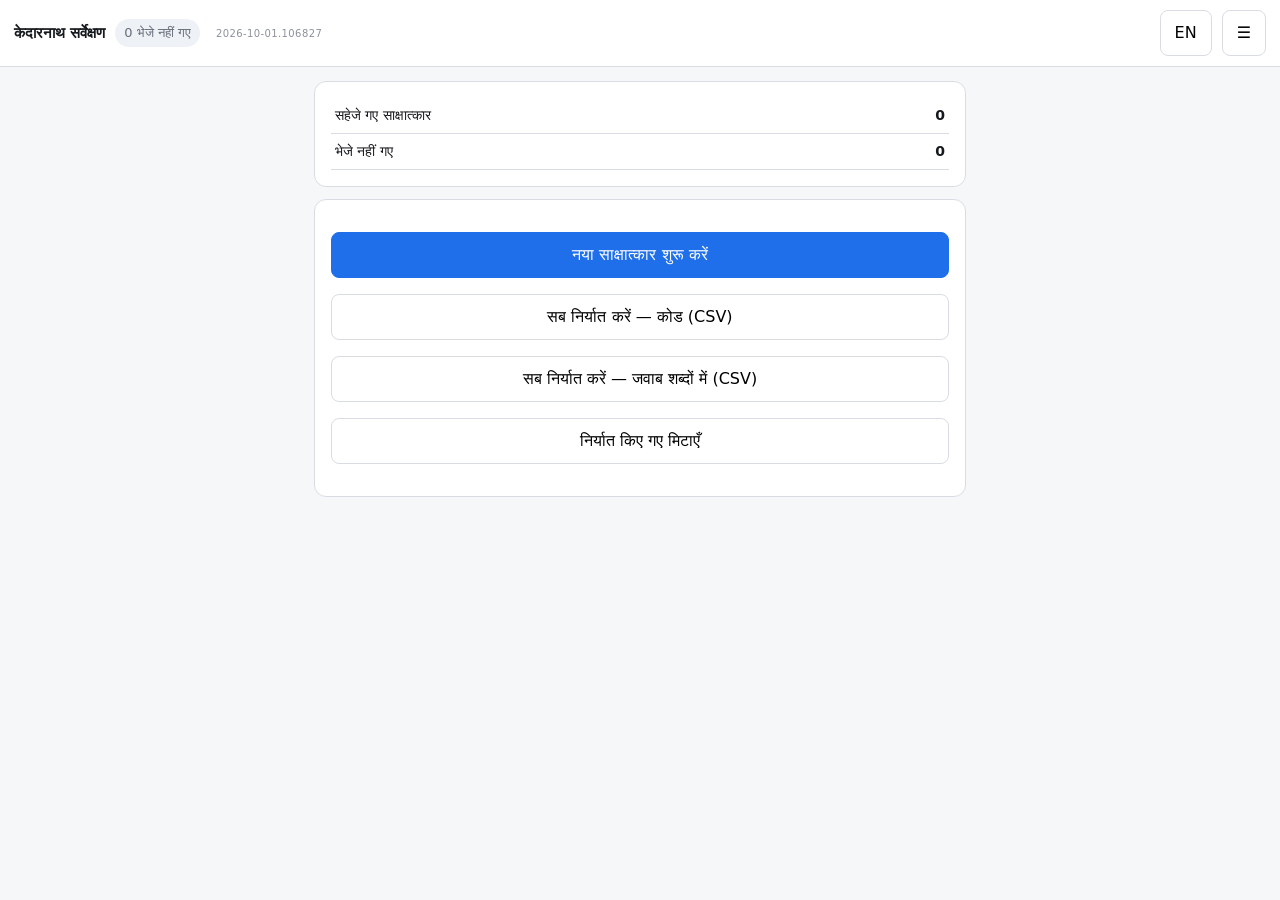
==== commit 250bde14: "Second field review: route gating, a build stamp, and the constraints the stress test got past Three" ====
--- a/docs/index.html
+++ b/docs/index.html
@@ -27,6 +27,7 @@
 button{font:inherit;padding:10px 14px;border:1px solid var(--line);background:var(--card);border-radius:8px;cursor:pointer}
 button.p{background:var(--acc);color:#fff;border-color:var(--acc)}
 button:disabled{opacity:.45}
+#bld{font-size:10px;color:var(--mut);letter-spacing:.04em;margin-left:6px;opacity:.75}
 #pend{font-size:13px;padding:4px 9px;border-radius:99px;background:#eef1f5;color:var(--mut)}
 #pend.hot{background:#fee4e2;color:var(--warn);font-weight:600}
 main{max-width:680px;margin:0 auto;padding:14px 14px 96px}
@@ -71,7 +72,7 @@
 <body class="notranslate" translate="no">
 <header>
   <b id="ttl">केदारनाथ सर्वेक्षण</b>
-  <span id="pend">0</span>
+  <span id="pend">0</span><span id="bld" title="build"></span>
   <span class="grow"></span>
   <button id="lang">EN</button>
   <button id="menu">☰</button>
@@ -84,7 +85,7 @@
   <button id="next" class="p"><span data-t="next">आगे</span> →</button>
 </footer>
 <script>
-const CFG = {"q":[{"n":"enum_id","m":"P","t":"one","en":"Which enumerator is doing this interview? (Select your own name before you approach anyone.)","hi":"सर्वेक्षक कौन है?","opt":false,"c":[[1,"Raman","रमन"],[2,"Rishit","ऋषित"],[3,"Tanmay","तन्मय"],[4,"Anuj","अनुज"]]},{"n":"site","m":"P","t":"one","en":"Which route is this interview on?","hi":"यह बातचीत किस मार्ग पर हो रही है?","opt":false,"c":[[1,"Kedarnath (Gaurikund to Kedarnath)","केदारनाथ (गौरीकुंड से केदारनाथ)"],[2,"Hemkund Sahib (Govindghat to Hemkund)","हेमकुंड साहिब (गोविंदघाट से हेमकुंड)"]]},{"n":"consent","m":"P","t":"one","en":"Do you agree to take part?","hi":"क्या आप इसमें शामिल होना चाहते हैं?","opt":false,"c":[[0,"No","नहीं"],[1,"Yes","हाँ"]]},{"n":"age","m":"A","t":"dec","en":"How old are you? (completed years)","hi":"आपकी उम्र कितनी है? (पूरे साल)","opt":false,"con":"x >= 10 && x <= 90","cmsg_en":"Age must be between 10 and 90.","cmsg_hi":"उम्र 10 से 90 के बीच होनी चाहिए।"},{"n":"female","m":"A","t":"one","en":"Record sex; ask if unsure: are you male or female?","hi":"आप पुरुष हैं या महिला?","opt":false,"c":[[0,"Male","पुरुष"],[1,"Female","महिला"]]},{"n":"hoh_relation","m":"A","t":"one","en":"Who is the head of your household -- is it you, or someone else? If someone else, how are they related to you?","hi":"आपके घर का मुखिया कौन है — आप खुद, या कोई और? अगर कोई और है, तो वे आपके क्या लगते हैं?","opt":false,"c":[[1,"Self (respondent is the head)","मैं खुद मुखिया हूँ"],[2,"Husband","पति"],[3,"Wife","पत्नी"],[4,"Father","पिता"],[5,"Mother","माता"],[6,"Son","बेटा"],[7,"Daughter","बेटी"],[8,"Brother","भाई"],[9,"Sister","बहन"],[10,"Other male relative","कोई और पुरुष रिश्तेदार"],[11,"Other female relative","कोई और महिला रिश्तेदार"],[12,"Other, non-relative (male)","रिश्तेदार नहीं, पुरुष"],[13,"Other, non-relative (female)","रिश्तेदार नहीं, महिला"]]},{"n":"native_language","m":"A","t":"one","en":"What is your native language, the language you first learned at home?","hi":"आपकी मातृभाषा कौन सी है — वह भाषा जो आपने घर में सबसे पहले सीखी?","opt":false,"c":[[1,"Garhwali","गढ़वाली"],[2,"Kumaoni","कुमाऊँनी"],[3,"Hindi","हिंदी"],[4,"Nepali","नेपाली"],[5,"Bhojpuri","भोजपुरी"],[6,"Assamese","असमिया"],[7,"Bengali","बांग्ला"],[8,"Bodo","बोडो"],[9,"Dogri","डोगरी"],[10,"Gujarati","गुजराती"],[11,"Kannada","कन्नड़"],[12,"Kashmiri","कश्मीरी"],[13,"Konkani","कोंकणी"],[14,"Maithili","मैथिली"],[15,"Malayalam","मलयालम"],[16,"Manipuri (Meitei)","मणिपुरी (मैतेई)"],[17,"Marathi","मराठी"],[18,"Odia","ओड़िया"],[19,"Punjabi","पंजाबी"],[20,"Sanskrit","संस्कृत"],[21,"Santali","संताली"],[22,"Sindhi","सिंधी"],[23,"Tamil","तमिल"],[24,"Telugu","तेलुगु"],[25,"Urdu","उर्दू"],[96,"Other Indian language","कोई और भारतीय भाषा"],[97,"Other / foreign language","कोई और / विदेशी भाषा"]]},{"n":"native_language_other","m":"A","t":"text","en":"Which language is it? Write down exactly what they say.","hi":"वह कौन सी भाषा है? जैसा वे कहें वैसा ही लिख लीजिए।","opt":false,"rel":"V('native_language') == 96 || V('native_language') == 97"},{"n":"marital_status","m":"A","t":"one","en":"Are you currently married, never married, or widowed/divorced/separated?","hi":"क्या आपकी शादी हुई है, नहीं हुई है, या आप विधवा/विधुर या अलग हैं?","opt":false,"c":[[1,"Currently married","शादीशुदा"],[2,"Never married","शादी नहीं हुई"],[3,"Widowed/divorced/separated","विधवा/विधुर या अलग"]]},{"n":"knows_years_schooling","m":"A","t":"one","en":"Do you know exactly how many years of schooling you completed, counting from class 1?","hi":"क्या आपको ठीक-ठीक याद है कि आपने कितने साल पढ़ाई की, कक्षा 1 से गिनकर?","opt":false,"c":[[0,"No","नहीं"],[1,"Yes","हाँ"]]},{"n":"years_schooling","m":"A","t":"int","en":"How many years of schooling did you complete in total? (0 if none)","hi":"आपने कुल कितने साल पढ़ाई की? (अगर बिल्कुल नहीं पढ़े तो 0)","opt":false,"rel":"V('knows_years_schooling') == 1"},{"n":"education_level_cat","m":"A","t":"one","en":"Which is closest: no formal education; some schooling but did not finish primary; finished primary but not secondary; or finished secondary or higher?","hi":"इनमें से कौन सा सबसे नज़दीक है: बिल्कुल नहीं पढ़े; थोड़ा पढ़े पर प्राइमरी पूरी नहीं की; प्राइमरी पूरी की पर दसवीं नहीं; या दसवीं या उससे ज़्यादा?","opt":false,"c":[[1,"No formal education","बिल्कुल नहीं पढ़े"],[2,"Some schooling, did not complete primary","थोड़ा पढ़े, प्राइमरी पूरी नहीं"],[3,"Completed primary but not secondary","प्राइमरी पूरी, दसवीं नहीं"],[4,"Completed secondary or higher","दसवीं या उससे ज़्यादा"],[98,"Prefer not to say","बताना नहीं चाहते"]],"rel":"V('knows_years_schooling') == 0"},{"n":"hhsize","m":"A","t":"int","en":"How many members live in your household, including you?","hi":"आपके घर में आपको मिलाकर कुल कितने लोग रहते हैं?","opt":false,"con":"x >= 1 && x <= 30","cmsg_en":"Household size must be between 1 and 30.","cmsg_hi":"घर के लोग 1 से 30 के बीच होने चाहिए।"},{"n":"any_member_6yr_schooling","m":"A","t":"one","en":"Counting everyone in your household aged 10 or above, has at least one of them finished six years of schooling or more?","hi":"आपके घर में 10 साल या उससे बड़े सभी लोगों में से, क्या कम से कम एक ने छह साल या उससे ज़्यादा पढ़ाई पूरी की है?","opt":false,"c":[[0,"No","नहीं"],[1,"Yes","हाँ"]]},{"n":"family_structure","m":"A","t":"one","en":"Is your family nuclear -- just you, your spouse and unmarried children -- or joint, living with parents, married siblings or other extended family? (Say single-member if you live alone.)","hi":"आपका परिवार छोटा है — सिर्फ़ आप, पति/पत्नी और बिन ब्याहे बच्चे — या बड़ा, यानी माँ-बाप, भाई-भाभी या और रिश्तेदार साथ रहते हैं? (अगर अकेले रहते हैं तो वह बताइए।)","opt":false,"c":[[1,"Nuclear (you, spouse and unmarried children only)","छोटा परिवार (आप, पति/पत्नी और बिन ब्याहे बच्चे)"],[2,"Joint (living with parents, married siblings or other extended family)","बड़ा परिवार (माँ-बाप, ब्याहे भाई-बहन या और रिश्तेदार साथ)"],[3,"Single-member household","अकेले रहते हैं"]]},{"n":"n_earners","m":"A","t":"int","en":"How many of them, including you, earn money?","hi":"इनमें से कितने लोग, आपको मिलाकर, पैसा कमाते हैं?","opt":false,"con":"x >= 1 && x <= NUM('hhsize')","cmsg_en":"Cannot be more than the number of people in the household.","cmsg_hi":"घर के लोगों की संख्या से ज़्यादा नहीं हो सकता।"},{"n":"main_income_earner","m":"A","t":"one","en":"Among those who earn money, are you the main income earner in your household?","hi":"जो लोग कमाते हैं, उनमें सबसे ज़्यादा कमाने वाले आप ही हैं?","opt":false,"c":[[0,"No","नहीं"],[1,"Yes","हाँ"]],"rel":"V('n_earners') > 1"},{"n":"n_children_u15","m":"A","t":"int","en":"How many of them are children under 15?","hi":"इनमें 15 साल से छोटे बच्चे कितने हैं?","opt":false,"con":"x >= 0 && x <= NUM('hhsize') - 1","cmsg_en":"Cannot be more than the household size minus the respondent.","cmsg_hi":"घर के लोगों में से आपको छोड़कर, उससे ज़्यादा नहीं हो सकता।"},{"n":"n_children_6_14","m":"A","t":"int","en":"How many of them are children aged 6 to 14?","hi":"इनमें 6 से 14 साल के बच्चे कितने हैं?","opt":false,"con":"x >= 0 && x <= NUM('n_children_u15')","cmsg_en":"Cannot be more than the number of children under 15.","cmsg_hi":"15 साल से छोटे बच्चों से ज़्यादा नहीं हो सकता।"},{"n":"n_children_out_school","m":"A","t":"int","en":"How many of these children do not go to school now?","hi":"इन बच्चों में कितने अभी स्कूल नहीं जाते?","opt":false,"rel":"V('n_children_6_14') > 0","con":"x >= 0 && x <= NUM('n_children_6_14')","cmsg_en":"Cannot be more than the number of children aged 6 to 14.","cmsg_hi":"6 से 14 साल के बच्चों से ज़्यादा नहीं हो सकता।"},{"n":"occupation","m":"B","t":"one","en":"What is your main work during the Yatra season? Ask what they do and code the closest group; do not read the list aloud unless needed.","hi":"यात्रा के मौसम में आपका मुख्य काम क्या है?","opt":false,"c":[[1,"Pony/mule worker (works the animals, does not own them)","घोड़े/खच्चर वाला (जानवर चलाते हैं, मालिक नहीं)"],[2,"Pony/mule owner (owns the animals)","घोड़े/खच्चर का मालिक"],[3,"Porter (carries on own back/shoulders - goods, luggage, or a person in a kandi)","पोर्टर/कुली (अपनी पीठ या कंधे पर — सामान या कंडी में कोई व्यक्ति)"],[4,"Palki / dandi bearer (carries a person on a palanquin, as part of a team)","पालकी / डंडी वाला (पालकी पर व्यक्ति, कई लोग मिलकर)"],[5,"Dhaba, tea stall or food stall WORKER (prepared food or tea)","ढाबा, चाय या खाने की दुकान में काम (बना हुआ खाना या चाय)"],[6,"Dhaba, tea stall or food stall OWNER (prepared food or tea)","ढाबा, चाय या खाने की दुकान का मालिक"],[7,"Shop WORKER (goods: prasad, puja items, clothes, general store)","दुकान में काम (सामान: प्रसाद, पूजा का सामान, कपड़े, परचून)"],[8,"Shop OWNER (goods, not prepared food)","दुकान का मालिक (सामान, बना हुआ खाना नहीं)"],[9,"Hotel / lodge WORKER","होटल / लॉज में काम"],[10,"Hotel / lodge OWNER","होटल / लॉज का मालिक"],[11,"Driver (any motor vehicle)","ड्राइवर (कोई भी गाड़ी)"],[12,"Guide","गाइड"],[13,"Wage labourer (construction, loading, odd jobs)","दिहाड़ी मज़दूर (निर्माण, सामान चढ़ाना, फुटकर काम)"],[14,"Other","कोई और"]]},{"n":"occupation_detail","m":"B","t":"text","en":"In your own words, what exactly is your main work here? Write down what they say -- what they actually do, and who for. Do not tick a box for this one.","hi":"अपने शब्दों में बताइए, यहाँ आपका मुख्य काम ठीक-ठीक क्या है? आप करते क्या हैं, और किसके लिए?","opt":false},{"n":"employment_type","m":"B","t":"one","en":"In this main work, are you: working on your own account without hired workers; running a business with hired workers; a regular monthly wage-earner; or a daily/casual wage-earner?","hi":"इस काम में आप क्या हैं: अपना काम खुद करते हैं और कोई नौकर नहीं रखते; अपना काम है और दूसरों को काम पर रखते हैं; महीने की पक्की तनख़्वाह पाते हैं; या दिहाड़ी पर काम करते हैं?","opt":false,"c":[[1,"Own-account (self-employed, no hired workers)","अपना काम, कोई नौकर नहीं"],[2,"Employer/business owner (self-employed)","मालिक, दूसरों को काम पर रखते हैं"],[3,"Regular wage or salary","महीने की पक्की तनख़्वाह"],[4,"Casual or daily wage labour","दिहाड़ी या रोज़ की मज़दूरी"],[5,"Unpaid family worker","घर के काम में बिना पैसे के हाथ बँटाते हैं"]]},{"n":"n_other_activities","m":"B","t":"int","en":"Besides your main work, how many OTHER paid activities or income-generating activities do you have? (0 if none. For example, a shop owner who also rents out a pony and drives in the off-season would say 2.)","hi":"अपने मुख्य काम के अलावा, आप और कितने काम करते हैं जिनसे पैसा आता है? (अगर कोई नहीं तो 0। जैसे, दुकान वाला जो घोड़ा भी किराये पर देता है और जाड़ों में गाड़ी चलाता है, वह 2 बताएगा।)","opt":false,"con":"x >= 0 && x <= 6","cmsg_en":"Must be between 0 and 6.","cmsg_hi":"0 से 6 के बीच होना चाहिए।"},{"n":"other_activity_types","m":"B","t":"multi","en":"Which ones are they? Check every one that applies. Ask and code the closest group for each; do not read the list aloud unless needed.","hi":"वे कौन-कौन से काम हैं? जो-जो लागू हो, सब बताइए।","opt":false,"cfx":"occupation","c":[[1,"Pony/mule worker (works the animals, does not own them)","घोड़े/खच्चर वाला (जानवर चलाते हैं, मालिक नहीं)"],[2,"Pony/mule owner (owns the animals)","घोड़े/खच्चर का मालिक"],[3,"Porter (carries on own back/shoulders - goods, luggage, or a person in a kandi)","पोर्टर/कुली (अपनी पीठ या कंधे पर — सामान या कंडी में कोई व्यक्ति)"],[4,"Palki / dandi bearer (carries a person on a palanquin, as part of a team)","पालकी / डंडी वाला (पालकी पर व्यक्ति, कई लोग मिलकर)"],[5,"Dhaba, tea stall or food stall WORKER (prepared food or tea)","ढाबा, चाय या खाने की दुकान में काम (बना हुआ खाना या चाय)"],[6,"Dhaba, tea stall or food stall OWNER (prepared food or tea)","ढाबा, चाय या खाने की दुकान का मालिक"],[7,"Shop WORKER (goods: prasad, puja items, clothes, general store)","दुकान में काम (सामान: प्रसाद, पूजा का सामान, कपड़े, परचून)"],[8,"Shop OWNER (goods, not prepared food)","दुकान का मालिक (सामान, बना हुआ खाना नहीं)"],[9,"Hotel / lodge WORKER","होटल / लॉज में काम"],[10,"Hotel / lodge OWNER","होटल / लॉज का मालिक"],[11,"Driver (any motor vehicle)","ड्राइवर (कोई भी गाड़ी)"],[12,"Guide","गाइड"],[13,"Wage labourer (construction, loading, odd jobs)","दिहाड़ी मज़दूर (निर्माण, सामान चढ़ाना, फुटकर काम)"],[14,"Other","कोई और"]],"rel":"V('n_other_activities') > 0"},{"n":"other_activity_income_pm","m":"B","t":"int","en":"Taking all of that other work together, about how much do you usually earn from it in a month? (Rs)","hi":"वह सारा दूसरा काम मिलाकर, महीने में लगभग कितना कमा लेते हैं? (रुपये)","opt":false,"rel":"V('n_other_activities') > 0"},{"n":"years_in_yatra_work","m":"B","t":"int","en":"How many Yatra seasons have you worked in this kind of work?","hi":"आप कितने यात्रा सीज़न से यह काम कर रहे हैं?","opt":false},{"n":"hours_day_yatra","m":"B","t":"int","en":"In the Yatra season, on a normal working day, how many hours do you work in total, across all your work?","hi":"यात्रा के मौसम में, आम दिन में आप कुल कितने घंटे काम करते हैं, सारे कामों को मिलाकर?","opt":false,"con":"x >= 1 && x <= 18","cmsg_en":"Hours a day must be between 1 and 18.","cmsg_hi":"दिन के घंटे 1 से 18 के बीच होने चाहिए।"},{"n":"days_week_yatra","m":"B","t":"int","en":"How many days a week do you usually work in the season?","hi":"सीज़न में आप हफ़्ते में कितने दिन काम करते हैं?","opt":false,"con":"x >= 1 && x <= 7","cmsg_en":"Days a week must be between 1 and 7.","cmsg_hi":"हफ़्ते के दिन 1 से 7 के बीच होने चाहिए।"},{"n":"prev_occ_change","m":"B","t":"one","en":"In the last ten years, did you change your main kind of work?","hi":"पिछले दस साल में, क्या आपने अपना मुख्य काम बदला?","opt":false,"c":[[0,"No","नहीं"],[1,"Yes","हाँ"]]},{"n":"prev_occ","m":"B","t":"text","en":"What was your previous main work? Write down exactly what they say, in their words -- do not pick from a list.","hi":"इससे पहले आपका मुख्य काम क्या था?","opt":false,"rel":"V('prev_occ_change') == 1"},{"n":"target_occ","m":"B","t":"text","en":"If you could not continue this work at all, what work would you move to instead? Write down exactly what they say, in their words -- do not pick from a list, and do not prompt with examples.","hi":"अगर यह काम बिल्कुल बंद हो जाए, तो आप कौन सा काम करेंगे?","opt":false},{"n":"prev_occ_reason","m":"B","t":"one","en":"What was the main reason you changed?","hi":"काम बदलने की मुख्य वजह क्या थी?","opt":false,"c":[[1,"Better income","ज़्यादा कमाई"],[2,"Lost the previous work","पहला काम छूट गया"],[3,"Work ended with the season","मौसम के साथ काम ख़त्म हो गया"],[4,"Family reasons","घर की वजह से"],[5,"Health or injury","सेहत या चोट"],[6,"Other","कोई और वजह"]],"rel":"V('prev_occ_change') == 1"},{"n":"training_received","m":"B","t":"one","en":"Apart from school and college, have you ever completed any training course or apprenticeship?","hi":"स्कूल और कॉलेज की पढ़ाई छोड़कर, क्या आपने कभी कोई ट्रेनिंग या सीखने का कोर्स पूरा किया है?","opt":false,"c":[[0,"No","नहीं"],[1,"Yes","हाँ"]]},{"n":"status_m5","m":"C","t":"one","en":"In May, what was your main work or activity?","hi":"मई में आपका मुख्य काम या काम-धंधा क्या था?","opt":false,"c":[[1,"Yatra work, or getting ready for the season","यात्रा का काम, या उसकी तैयारी"],[2,"Farming (crops)","खेती (फ़सल)"],[3,"Livestock (animals)","पशुपालन (जानवर)"],[4,"Casual or daily wage labour","दिहाड़ी या रोज़ की मज़दूरी"],[5,"Construction work","निर्माण (बिल्डिंग) का काम"],[6,"Own small shop, stall or trade","अपनी छोटी दुकान, खोखा या धंधा"],[7,"Salaried job","तनख़्वाह वाली नौकरी"],[8,"No paid work","कोई पैसे वाला काम नहीं"]]},{"n":"status_m6","m":"C","t":"one","en":"In June, what was your main work or activity?","hi":"जून में आपका मुख्य काम या काम-धंधा क्या था?","opt":false,"c":[[1,"Yatra work, or getting ready for the season","यात्रा का काम, या उसकी तैयारी"],[2,"Farming (crops)","खेती (फ़सल)"],[3,"Livestock (animals)","पशुपालन (जानवर)"],[4,"Casual or daily wage labour","दिहाड़ी या रोज़ की मज़दूरी"],[5,"Construction work","निर्माण (बिल्डिंग) का काम"],[6,"Own small shop, stall or trade","अपनी छोटी दुकान, खोखा या धंधा"],[7,"Salaried job","तनख़्वाह वाली नौकरी"],[8,"No paid work","कोई पैसे वाला काम नहीं"]]},{"n":"status_m7","m":"C","t":"one","en":"In July, what was your main work or activity?","hi":"जुलाई में आपका मुख्य काम या काम-धंधा क्या था?","opt":false,"c":[[1,"Yatra work, or getting ready for the season","यात्रा का काम, या उसकी तैयारी"],[2,"Farming (crops)","खेती (फ़सल)"],[3,"Livestock (animals)","पशुपालन (जानवर)"],[4,"Casual or daily wage labour","दिहाड़ी या रोज़ की मज़दूरी"],[5,"Construction work","निर्माण (बिल्डिंग) का काम"],[6,"Own small shop, stall or trade","अपनी छोटी दुकान, खोखा या धंधा"],[7,"Salaried job","तनख़्वाह वाली नौकरी"],[8,"No paid work","कोई पैसे वाला काम नहीं"]]},{"n":"status_m8","m":"C","t":"one","en":"In August, what was your main work or activity?","hi":"अगस्त में आपका मुख्य काम या काम-धंधा क्या था?","opt":false,"c":[[1,"Yatra work, or getting ready for the season","यात्रा का काम, या उसकी तैयारी"],[2,"Farming (crops)","खेती (फ़सल)"],[3,"Livestock (animals)","पशुपालन (जानवर)"],[4,"Casual or daily wage labour","दिहाड़ी या रोज़ की मज़दूरी"],[5,"Construction work","निर्माण (बिल्डिंग) का काम"],[6,"Own small shop, stall or trade","अपनी छोटी दुकान, खोखा या धंधा"],[7,"Salaried job","तनख़्वाह वाली नौकरी"],[8,"No paid work","कोई पैसे वाला काम नहीं"]]},{"n":"status_m9","m":"C","t":"one","en":"In September, what was your main work or activity?","hi":"सितंबर में आपका मुख्य काम या काम-धंधा क्या था?","opt":false,"c":[[1,"Yatra work, or getting ready for the season","यात्रा का काम, या उसकी तैयारी"],[2,"Farming (crops)","खेती (फ़सल)"],[3,"Livestock (animals)","पशुपालन (जानवर)"],[4,"Casual or daily wage labour","दिहाड़ी या रोज़ की मज़दूरी"],[5,"Construction work","निर्माण (बिल्डिंग) का काम"],[6,"Own small shop, stall or trade","अपनी छोटी दुकान, खोखा या धंधा"],[7,"Salaried job","तनख़्वाह वाली नौकरी"],[8,"No paid work","कोई पैसे वाला काम नहीं"]]},{"n":"status_m10","m":"C","t":"one","en":"In October, what was your main work or activity?","hi":"अक्टूबर में आपका मुख्य काम या काम-धंधा क्या था?","opt":false,"c":[[1,"Yatra work, or getting ready for the season","यात्रा का काम, या उसकी तैयारी"],[2,"Farming (crops)","खेती (फ़सल)"],[3,"Livestock (animals)","पशुपालन (जानवर)"],[4,"Casual or daily wage labour","दिहाड़ी या रोज़ की मज़दूरी"],[5,"Construction work","निर्माण (बिल्डिंग) का काम"],[6,"Own small shop, stall or trade","अपनी छोटी दुकान, खोखा या धंधा"],[7,"Salaried job","तनख़्वाह वाली नौकरी"],[8,"No paid work","कोई पैसे वाला काम नहीं"]]},{"n":"status_m11","m":"C","t":"one","en":"In November, what was your main work or activity?","hi":"नवंबर में आपका मुख्य काम या काम-धंधा क्या था?","opt":false,"c":[[1,"Yatra work, or getting ready for the season","यात्रा का काम, या उसकी तैयारी"],[2,"Farming (crops)","खेती (फ़सल)"],[3,"Livestock (animals)","पशुपालन (जानवर)"],[4,"Casual or daily wage labour","दिहाड़ी या रोज़ की मज़दूरी"],[5,"Construction work","निर्माण (बिल्डिंग) का काम"],[6,"Own small shop, stall or trade","अपनी छोटी दुकान, खोखा या धंधा"],[7,"Salaried job","तनख़्वाह वाली नौकरी"],[8,"No paid work","कोई पैसे वाला काम नहीं"]]},{"n":"status_m12","m":"C","t":"one","en":"In December, what was your main work or activity?","hi":"दिसंबर में आपका मुख्य काम या काम-धंधा क्या था?","opt":false,"c":[[1,"Yatra work, or getting ready for the season","यात्रा का काम, या उसकी तैयारी"],[2,"Farming (crops)","खेती (फ़सल)"],[3,"Livestock (animals)","पशुपालन (जानवर)"],[4,"Casual or daily wage labour","दिहाड़ी या रोज़ की मज़दूरी"],[5,"Construction work","निर्माण (बिल्डिंग) का काम"],[6,"Own small shop, stall or trade","अपनी छोटी दुकान, खोखा या धंधा"],[7,"Salaried job","तनख़्वाह वाली नौकरी"],[8,"No paid work","कोई पैसे वाला काम नहीं"]]},{"n":"status_m1","m":"C","t":"one","en":"In January, what was your main work or activity?","hi":"जनवरी में आपका मुख्य काम या काम-धंधा क्या था?","opt":false,"c":[[1,"Yatra work, or getting ready for the season","यात्रा का काम, या उसकी तैयारी"],[2,"Farming (crops)","खेती (फ़सल)"],[3,"Livestock (animals)","पशुपालन (जानवर)"],[4,"Casual or daily wage labour","दिहाड़ी या रोज़ की मज़दूरी"],[5,"Construction work","निर्माण (बिल्डिंग) का काम"],[6,"Own small shop, stall or trade","अपनी छोटी दुकान, खोखा या धंधा"],[7,"Salaried job","तनख़्वाह वाली नौकरी"],[8,"No paid work","कोई पैसे वाला काम नहीं"]]},{"n":"status_m2","m":"C","t":"one","en":"In February, what was your main work or activity?","hi":"फ़रवरी में आपका मुख्य काम या काम-धंधा क्या था?","opt":false,"c":[[1,"Yatra work, or getting ready for the season","यात्रा का काम, या उसकी तैयारी"],[2,"Farming (crops)","खेती (फ़सल)"],[3,"Livestock (animals)","पशुपालन (जानवर)"],[4,"Casual or daily wage labour","दिहाड़ी या रोज़ की मज़दूरी"],[5,"Construction work","निर्माण (बिल्डिंग) का काम"],[6,"Own small shop, stall or trade","अपनी छोटी दुकान, खोखा या धंधा"],[7,"Salaried job","तनख़्वाह वाली नौकरी"],[8,"No paid work","कोई पैसे वाला काम नहीं"]]},{"n":"status_m3","m":"C","t":"one","en":"In March, what was your main work or activity?","hi":"मार्च में आपका मुख्य काम या काम-धंधा क्या था?","opt":false,"c":[[1,"Yatra work, or getting ready for the season","यात्रा का काम, या उसकी तैयारी"],[2,"Farming (crops)","खेती (फ़सल)"],[3,"Livestock (animals)","पशुपालन (जानवर)"],[4,"Casual or daily wage labour","दिहाड़ी या रोज़ की मज़दूरी"],[5,"Construction work","निर्माण (बिल्डिंग) का काम"],[6,"Own small shop, stall or trade","अपनी छोटी दुकान, खोखा या धंधा"],[7,"Salaried job","तनख़्वाह वाली नौकरी"],[8,"No paid work","कोई पैसे वाला काम नहीं"]]},{"n":"status_m4","m":"C","t":"one","en":"In April, what was your main work or activity?","hi":"अप्रैल में आपका मुख्य काम या काम-धंधा क्या था?","opt":false,"c":[[1,"Yatra work, or getting ready for the season","यात्रा का काम, या उसकी तैयारी"],[2,"Farming (crops)","खेती (फ़सल)"],[3,"Livestock (animals)","पशुपालन (जानवर)"],[4,"Casual or daily wage labour","दिहाड़ी या रोज़ की मज़दूरी"],[5,"Construction work","निर्माण (बिल्डिंग) का काम"],[6,"Own small shop, stall or trade","अपनी छोटी दुकान, खोखा या धंधा"],[7,"Salaried job","तनख़्वाह वाली नौकरी"],[8,"No paid work","कोई पैसे वाला काम नहीं"]]},{"n":"knows_monthly_income","m":"C","t":"one","en":"Can you tell me roughly what you earned in each month of the past year, or would it be easier to give one total for the whole year?","hi":"क्या आप हर महीने की कमाई अलग-अलग बता सकते हैं, या पूरे साल का एक जोड़ बताना आसान रहेगा?","opt":false,"c":[[1,"Month by month","हर महीने का अलग-अलग"],[0,"One total for the whole year","पूरे साल का एक जोड़"]]},{"n":"income_m5","m":"C","t":"int","en":"How much did you earn from all your work in May, after costs? (Rs)","hi":"मई में सारे काम से ख़र्चा निकालकर आपने कितना कमाया? (रुपये)","opt":false,"rel":"V('knows_monthly_income') == 1 && V('status_m5') != 8"},{"n":"income_m6","m":"C","t":"int","en":"How much did you earn from all your work in June, after costs? (Rs)","hi":"जून में सारे काम से ख़र्चा निकालकर आपने कितना कमाया? (रुपये)","opt":false,"rel":"V('knows_monthly_income') == 1 && V('status_m6') != 8"},{"n":"income_m7","m":"C","t":"int","en":"How much did you earn from all your work in July, after costs? (Rs)","hi":"जुलाई में सारे काम से ख़र्चा निकालकर आपने कितना कमाया? (रुपये)","opt":false,"rel":"V('knows_monthly_income') == 1 && V('status_m7') != 8"},{"n":"income_m8","m":"C","t":"int","en":"How much did you earn from all your work in August, after costs? (Rs)","hi":"अगस्त में सारे काम से ख़र्चा निकालकर आपने कितना कमाया? (रुपये)","opt":false,"rel":"V('knows_monthly_income') == 1 && V('status_m8') != 8"},{"n":"income_m9","m":"C","t":"int","en":"How much did you earn from all your work in September, after costs? (Rs)","hi":"सितंबर में सारे काम से ख़र्चा निकालकर आपने कितना कमाया? (रुपये)","opt":false,"rel":"V('knows_monthly_income') == 1 && V('status_m9') != 8"},{"n":"income_m10","m":"C","t":"int","en":"How much did you earn from all your work in October, after costs? (Rs)","hi":"अक्टूबर में सारे काम से ख़र्चा निकालकर आपने कितना कमाया? (रुपये)","opt":false,"rel":"V('knows_monthly_income') == 1 && V('status_m10') != 8"},{"n":"income_m11","m":"C","t":"int","en":"How much did you earn from all your work in November, after costs? (Rs)","hi":"नवंबर में सारे काम से ख़र्चा निकालकर आपने कितना कमाया? (रुपये)","opt":false,"rel":"V('knows_monthly_income') == 1 && V('status_m11') != 8"},{"n":"income_m12","m":"C","t":"int","en":"How much did you earn from all your work in December, after costs? (Rs)","hi":"दिसंबर में सारे काम से ख़र्चा निकालकर आपने कितना कमाया? (रुपये)","opt":false,"rel":"V('knows_monthly_income') == 1 && V('status_m12') != 8"},{"n":"income_m1","m":"C","t":"int","en":"How much did you earn from all your work in January, after costs? (Rs)","hi":"जनवरी में सारे काम से ख़र्चा निकालकर आपने कितना कमाया? (रुपये)","opt":false,"rel":"V('knows_monthly_income') == 1 && V('status_m1') != 8"},{"n":"income_m2","m":"C","t":"int","en":"How much did you earn from all your work in February, after costs? (Rs)","hi":"फ़रवरी में सारे काम से ख़र्चा निकालकर आपने कितना कमाया? (रुपये)","opt":false,"rel":"V('knows_monthly_income') == 1 && V('status_m2') != 8"},{"n":"income_m3","m":"C","t":"int","en":"How much did you earn from all your work in March, after costs? (Rs)","hi":"मार्च में सारे काम से ख़र्चा निकालकर आपने कितना कमाया? (रुपये)","opt":false,"rel":"V('knows_monthly_income') == 1 && V('status_m3') != 8"},{"n":"income_m4","m":"C","t":"int","en":"How much did you earn from all your work in April, after costs? (Rs)","hi":"अप्रैल में सारे काम से ख़र्चा निकालकर आपने कितना कमाया? (रुपये)","opt":false,"rel":"V('knows_monthly_income') == 1 && V('status_m4') != 8"},{"n":"income_annual_total","m":"C","t":"int","en":"Thinking of the whole past year, about how much did you earn in total from all your work, after costs? (Rs)","hi":"पूरे पिछले साल को मिलाकर, सारे काम से ख़र्चा निकालकर आपने कुल कितना कमाया? (रुपये)","opt":false,"rel":"V('knows_monthly_income') == 0"},{"n":"pct_income_yatra","m":"C","t":"int","en":"Out of every 100 rupees you earned in the whole year, how many came from your Yatra work? (The rest is counted as coming from your other work.)","hi":"पूरे साल में आपने जो 100 रुपये कमाए, उनमें से कितने यात्रा के काम से आए? (बाकी दूसरे काम का माना जाएगा।)","opt":false,"rel":"V('knows_monthly_income') == 0","con":"x >= 0 && x <= 100","cmsg_en":"Must be between 0 and 100 out of every 100 rupees.","cmsg_hi":"हर 100 रुपये में से 0 से 100 के बीच होना चाहिए।"},{"n":"remit_out_yatra_pm","m":"C","t":"int","en":"In a normal month during the Yatra season, how much money do you usually send to family or others living elsewhere? (Rs, 0 if none)","hi":"यात्रा के मौसम के आम महीने में, आप घर या कहीं और रहने वालों को कितना पैसा भेजते हैं? (रुपये, न भेजते हों तो 0)","opt":false},{"n":"remit_out_offseason_pm","m":"C","t":"int","en":"In a normal month when the Yatra is closed, how much do you usually send? (Rs, 0 if none)","hi":"जब यात्रा बंद रहती है, उस आम महीने में कितना भेजते हैं? (रुपये, न भेजते हों तो 0)","opt":false},{"n":"remit_mode","m":"C","t":"one","en":"How do you usually send it?","hi":"आप पैसा आम तौर पर कैसे भेजते हैं?","opt":false,"c":[[1,"From my own phone (UPI or net banking)","अपने फ़ोन से (UPI या नेट बैंकिंग)"],[2,"In person at a bank branch or bank mitra / CSP","ख़ुद जाकर बैंक शाखा या बैंक मित्र / CSP पर"],[3,"Money order or post office","मनीऑर्डर या डाकघर से"],[4,"Sent with someone going home","घर जा रहे किसी के हाथ"],[5,"Carried it myself","ख़ुद लेकर गए"],[6,"Through an agent or middleman","किसी एजेंट या बिचौलिए के ज़रिए"],[7,"Other","कोई और तरीक़ा"]],"rel":"V('remit_out_yatra_pm') > 0 || V('remit_out_offseason_pm') > 0"},{"n":"remit_in_yatra_pm","m":"C","t":"int","en":"In a normal month during the Yatra season, how much money do you usually receive from family or others? (Rs, 0 if none)","hi":"यात्रा के मौसम के आम महीने में, घरवालों या किसी और से आपको कितना पैसा मिलता है? (रुपये, न मिलता हो तो 0)","opt":false},{"n":"remit_in_offseason_pm","m":"C","t":"int","en":"In a normal month when the Yatra is closed, how much do you usually receive? (Rs, 0 if none)","hi":"जब यात्रा बंद रहती है, उस आम महीने में कितना मिलता है? (रुपये, न मिलता हो तो 0)","opt":false},{"n":"hours_day_offseason","m":"C","t":"int","en":"In the months when the Yatra is closed and you are doing other work, on a normal working day, how many hours do you work in total?","hi":"जिन महीनों में यात्रा बंद रहती है और आप कोई दूसरा काम करते हैं, उनमें आम दिन में आप कुल कितने घंटे काम करते हैं?","opt":false,"rel":"V('calc_offseason_work') > 0","con":"x >= 1 && x <= 18","cmsg_en":"Hours a day must be between 1 and 18.","cmsg_hi":"दिन के घंटे 1 से 18 के बीच होने चाहिए।"},{"n":"days_week_offseason","m":"C","t":"int","en":"In those months, how many days a week do you usually work?","hi":"उन महीनों में आप हफ़्ते में कितने दिन काम करते हैं?","opt":false,"rel":"V('calc_offseason_work') > 0","con":"x >= 1 && x <= 7","cmsg_en":"Days a week must be between 1 and 7.","cmsg_hi":"हफ़्ते के दिन 1 से 7 के बीच होने चाहिए।"},{"n":"origin","m":"D","t":"one","en":"Where is your permanent home?","hi":"आपका पक्का घर कहाँ है?","opt":false,"c":[[1,"Local (same district)","यहीं का (इसी ज़िले का)"],[2,"Other Uttarakhand district","उत्तराखंड का दूसरा ज़िला"],[3,"Other Indian state","भारत का दूसरा राज्य"],[4,"Nepal","नेपाल"]]},{"n":"home_state","m":"D","t":"one","en":"Which state is your permanent home in?","hi":"वह घर किस राज्य में है? (अगर भारत से बाहर है तो वह बताइए।)","opt":false,"c":[[1,"Andhra Pradesh","आंध्र प्रदेश"],[2,"Arunachal Pradesh","अरुणाचल प्रदेश"],[3,"Assam","असम"],[4,"Bihar","बिहार"],[5,"Chhattisgarh","छत्तीसगढ़"],[6,"Goa","गोवा"],[7,"Gujarat","गुजरात"],[8,"Haryana","हरियाणा"],[9,"Himachal Pradesh","हिमाचल प्रदेश"],[10,"Jharkhand","झारखंड"],[11,"Karnataka","कर्नाटक"],[12,"Kerala","केरल"],[13,"Madhya Pradesh","मध्य प्रदेश"],[14,"Maharashtra","महाराष्ट्र"],[15,"Manipur","मणिपुर"],[16,"Meghalaya","मेघालय"],[17,"Mizoram","मिज़ोरम"],[18,"Nagaland","नागालैंड"],[19,"Odisha","ओडिशा"],[20,"Punjab","पंजाब"],[21,"Rajasthan","राजस्थान"],[22,"Sikkim","सिक्किम"],[23,"Tamil Nadu","तमिलनाडु"],[24,"Telangana","तेलंगाना"],[25,"Tripura","त्रिपुरा"],[26,"Uttar Pradesh","उत्तर प्रदेश"],[27,"Uttarakhand","उत्तराखंड"],[28,"West Bengal","पश्चिम बंगाल"],[29,"Andaman and Nicobar Islands","अंडमान और निकोबार द्वीप समूह"],[30,"Chandigarh","चंडीगढ़"],[31,"Dadra and Nagar Haveli and Daman and Diu","दादरा और नगर हवेली तथा दमन और दीव"],[32,"Delhi","दिल्ली"],[33,"Jammu and Kashmir","जम्मू और कश्मीर"],[34,"Ladakh","लद्दाख"],[35,"Lakshadweep","लक्षद्वीप"],[36,"Puducherry","पुदुच्चेरी"],[99,"Outside India","भारत से बाहर"]],"rel":"V('origin') == 3"},{"n":"home_rural_urban","m":"D","t":"one","en":"Is that home in a village, or in a town or city?","hi":"वह घर गाँव में है, या क़स्बे या शहर में?","opt":false,"c":[[1,"Village (rural)","गाँव में"],[2,"Town or city (urban)","शहर या क़स्बे में"]]},{"n":"resp_returns_at_closure","m":"D","t":"one","en":"When the Yatra closes for the season, do YOU go to your home place?","hi":"जब यात्रा का मौसम ख़त्म हो जाता है, तो क्या आप अपने घर चले जाते हैं?","opt":false,"c":[[0,"No","नहीं"],[1,"Yes","हाँ"]]},{"n":"hh_at_home_place","m":"D","t":"one","en":"And do the rest of your household live at your home place all year, or are they here with you during the season?","hi":"और आपके बाक़ी घरवाले — वे साल भर आपके घर वाली जगह पर ही रहते हैं, या सीज़न में आपके साथ यहाँ रहते हैं?","opt":false,"c":[[0,"No","नहीं"],[1,"Yes","हाँ"]]},{"n":"n_here_season","m":"D","t":"int","en":"During the Yatra season, how many people are you feeding and spending on here, counting yourself?","hi":"यात्रा के मौसम में आप यहाँ कितने लोगों का खाना-ख़र्चा चलाते हैं, अपने आप को गिनकर?","opt":false,"rel":"V('hh_at_home_place') == 1"},{"n":"years_coming_here","m":"D","t":"int","en":"How many years have you been coming here for the Yatra season?","hi":"आप कितने सालों से यात्रा के मौसम में यहाँ आ रहे हैं?","opt":false,"rel":"V('resp_returns_at_closure') == 1"},{"n":"came_here_reason","m":"D","t":"one","en":"What was the main reason you first came here to work?","hi":"आप सबसे पहले यहाँ काम करने किस मुख्य वजह से आए थे?","opt":false,"c":[[1,"No work at home","घर पर काम नहीं था"],[2,"Pay is better here","यहाँ मज़दूरी बेहतर है"],[3,"Family or people from my village were already here","घरवाले या गाँव के लोग पहले से यहाँ थे"],[4,"Land at home is too little to live on","घर पर ज़मीन इतनी कम है कि गुज़ारा नहीं होता"],[5,"Debt to repay","क़र्ज़ चुकाना था"],[6,"A contractor or agent brought me","कोई ठेकेदार या एजेंट लेकर आया"],[7,"Married into / moved with family","शादी होकर / परिवार के साथ आए"],[8,"Some other reason","कोई और वजह"]],"rel":"V('origin') != 1"},{"n":"worked_away_in_closure","m":"D","t":"one","en":"Last year, in the months when the Yatra was closed, did you go somewhere else for work?","hi":"पिछले साल, जिन महीनों में यात्रा बंद थी, क्या आप काम के लिए कहीं और गए थे?","opt":false,"c":[[0,"No","नहीं"],[1,"Yes","हाँ"]]},{"n":"closure_work_detail","m":"D","t":"text","en":"Where did you go, and what work did you do there? Write what they say.","hi":"कहाँ गए थे, और वहाँ क्या काम किया? जैसा वे बताएँ वैसा लिख लीजिए।","opt":true,"rel":"V('worked_away_in_closure') == 1"},{"n":"left_here_month","m":"D","t":"one","en":"In the past year, which month did you last leave here and go to your home place?","hi":"पिछले साल आप यहाँ से आख़िरी बार किस महीने अपने घर गए थे?","opt":false,"c":[[1,"January","जनवरी"],[2,"February","फ़रवरी"],[3,"March","मार्च"],[4,"April","अप्रैल"],[5,"May","मई"],[6,"June","जून"],[7,"July","जुलाई"],[8,"August","अगस्त"],[9,"September","सितंबर"],[10,"October","अक्टूबर"],[11,"November","नवंबर"],[12,"December","दिसंबर"]],"rel":"V('resp_returns_at_closure') == 1"},{"n":"returned_here_month","m":"D","t":"one","en":"And which month did you come back here?","hi":"और किस महीने आप वापस यहाँ आए?","opt":false,"c":[[1,"January","जनवरी"],[2,"February","फ़रवरी"],[3,"March","मार्च"],[4,"April","अप्रैल"],[5,"May","मई"],[6,"June","जून"],[7,"July","जुलाई"],[8,"August","अगस्त"],[9,"September","सितंबर"],[10,"October","अक्टूबर"],[11,"November","नवंबर"],[12,"December","दिसंबर"]],"rel":"V('resp_returns_at_closure') == 1"},{"n":"months_away_for_work","m":"D","t":"int","en":"In those months away, how many months did you spend working somewhere other than your home place?","hi":"बाहर रहे उन महीनों में, कितने महीने आपने अपने घर से हटकर कहीं और काम किया?","opt":false,"rel":"V('worked_away_in_closure') == 1"},{"n":"worked_other_places","m":"D","t":"one","en":"Before you started coming here, had you gone anywhere else for work?","hi":"यहाँ आना शुरू करने से पहले, क्या आप काम के लिए कहीं और गए थे?","opt":false,"c":[[0,"No","नहीं"],[1,"Yes","हाँ"]]},{"n":"other_places_detail","m":"D","t":"text","en":"Where did you go, and what work did you do? Write what they say.","hi":"कहाँ गए थे, और वहाँ क्या काम किया? जैसा वे बताएँ वैसा लिख लीजिए।","opt":true,"rel":"V('worked_other_places') == 1"},{"n":"would_move_for_work","m":"D","t":"one","en":"If this work here ended, would you go away from your home place to look for work in the coming year?","hi":"अगर यहाँ का यह काम बंद हो जाए, तो क्या आप आने वाले साल में काम ढूँढने अपने घर से बाहर जाएँगे?","opt":false,"c":[[0,"No","नहीं"],[1,"Yes","हाँ"],[97,"Don't know","पता नहीं"]]},{"n":"migration_referral","m":"D","t":"one","en":"Who mainly helped you get this work, or arranged it for you?","hi":"यहाँ आने या यह काम पकड़ने में मुख्य रूप से किसने मदद की या रास्ता दिखाया: यहाँ पहले से रह रहा कोई घरवाला; कोई दोस्त या जान-पहचान वाला; कोई ठेकेदार या एजेंट; कोई नेता या समाज का बड़ा आदमी; कोई नहीं, आपने खुद ढूँढा; मालिक ने सीधे बुलाया; या कोई और?","opt":false,"c":[[1,"A family member already working here","यहाँ पहले से काम कर रहा घरवाला"],[2,"A friend or someone from the village","दोस्त या गाँव का कोई आदमी"],[3,"A thekedar or contractor I now work for","ठेकेदार जिसके लिए मैं अब काम करता हूँ"],[4,"An agent or middleman who placed me (usually for a fee)","एजेंट या बिचौलिया जिसने लगवाया (आम तौर पर पैसे लेकर)"],[5,"No one; I found it myself","कोई नहीं, ख़ुद ढूँढा"],[6,"The employer called me directly","मालिक ने सीधे बुलाया"],[7,"Someone else","कोई और"]]},{"n":"migration_referral_other","m":"D","t":"text","en":"Who was it? Write what they say.","hi":"वे कौन थे? जैसा वे बताएँ वैसा लिख लीजिए।","opt":true,"rel":"V('migration_referral') == 7"},{"n":"spend_differs_by_season","m":"E","t":"one","en":"Leaving aside money you send home -- is what your household spends in a normal month during the Yatra season different from what it spends when the Yatra is closed?","hi":"घर भेजे जाने वाले पैसे को छोड़कर — यात्रा के मौसम में आपके घर का महीने का ख़र्च, और जब यात्रा बंद रहती है तब का ख़र्च, क्या अलग-अलग होता है?","opt":false,"c":[[0,"No","नहीं"],[1,"Yes","हाँ"]]},{"n":"cons_staples_yatra_pm","m":"E","t":"int","en":"In a normal month during the Yatra season, how much do you (and anyone staying with you here) spend on cereals (rice, wheat, other grains), pulses, sugar and salt, bought or from your own stock? (Rs)","hi":"यात्रा के मौसम के आम महीने में, आप (और जो यहाँ आपके साथ रहते हैं) अनाज (चावल, गेहूँ, दूसरा अनाज), दाल, चीनी और नमक पर, ख़रीदा हुआ या अपने घर का कितना ख़र्च करते हैं? (रुपये)","opt":false},{"n":"cons_staples_offseason_pm","m":"E","t":"int","en":"In a normal month when the Yatra is closed, how much does your household spend on cereals (rice, wheat, other grains), pulses, sugar and salt, bought or from your own stock? (Rs)","hi":"जब यात्रा बंद रहती है, उस आम महीने में आपका घर अनाज (चावल, गेहूँ, दूसरा अनाज), दाल, चीनी और नमक पर, ख़रीदा हुआ या अपने घर का कितना ख़र्च करता है? (रुपये)","opt":false,"rel":"V('spend_differs_by_season') == 1"},{"n":"cons_perishables_yatra_pm","m":"E","t":"int","en":"In a normal month during the Yatra season, how much do you (and anyone staying with you here) spend on milk and milk products, vegetables, fruit, egg/fish/meat, cooking oil, spices, and tea or coffee, bought or from your own stock? (Rs)","hi":"यात्रा के मौसम के आम महीने में, आप (और जो यहाँ आपके साथ रहते हैं) दूध और दूध की चीज़ें, सब्ज़ी, फल, अंडा/मछली/मांस, तेल, मसाले, और चाय पर कितना ख़र्च करते हैं? (रुपये)","opt":false},{"n":"cons_perishables_offseason_pm","m":"E","t":"int","en":"In a normal month when the Yatra is closed, how much does your household spend on milk and milk products, vegetables, fruit, egg/fish/meat, cooking oil, spices, and tea or coffee, bought or from your own stock? (Rs)","hi":"जब यात्रा बंद रहती है, उस आम महीने में आपका घर दूध और दूध की चीज़ें, सब्ज़ी, फल, अंडा/मछली/मांस, तेल, मसाले, और चाय पर कितना ख़र्च करता है? (रुपये)","opt":false,"rel":"V('spend_differs_by_season') == 1"},{"n":"cons_food_own_yatra_pm","m":"E","t":"int","en":"If you (and anyone staying with you here) had not grown, raised or been given any of your food, about how much would it have cost to buy in a normal month during the Yatra season? (Rs, 0 if you buy everything)","hi":"अगर आप (और जो यहाँ आपके साथ रहते हैं) अपना खाना ख़ुद न उगाते, न पालते और न किसी से मिलता, तो यात्रा के मौसम के आम महीने में उसे ख़रीदने में लगभग कितना लगता? (रुपये, सब ख़रीदते हों तो 0)","opt":false},{"n":"cons_food_own_offseason_pm","m":"E","t":"int","en":"If your household had not grown, raised or been given any of your food, about how much would it have cost to buy in a normal month when the Yatra is closed? (Rs, 0 if you buy everything)","hi":"अगर आपका घर अपना खाना ख़ुद न उगाता, न पालता और न किसी से मिलता, तो जब यात्रा बंद रहती है उस आम महीने में उसे ख़रीदने में लगभग कितना लगता? (रुपये, सब ख़रीदते हों तो 0)","opt":false,"rel":"V('spend_differs_by_season') == 1"},{"n":"cons_food_out_yatra_pm","m":"E","t":"int","en":"In a normal month during the Yatra season, how much do you (and anyone staying with you here) spend on meals, tea and snacks eaten outside the home, including any an employer gave free, at their market value? (Rs)","hi":"यात्रा के मौसम के आम महीने में, आप (और जो यहाँ आपके साथ रहते हैं) बाहर खाए गए खाने, चाय और नाश्ते पर, मालिक ने मुफ़्त दिया हो तो उसकी क़ीमत मिलाकर कितना ख़र्च करते हैं? (रुपये)","opt":false},{"n":"cons_food_out_offseason_pm","m":"E","t":"int","en":"In a normal month when the Yatra is closed, how much does your household spend on meals, tea and snacks eaten outside the home, including any an employer gave free, at their market value? (Rs)","hi":"जब यात्रा बंद रहती है, उस आम महीने में आपका घर बाहर खाए गए खाने, चाय और नाश्ते पर, मालिक ने मुफ़्त दिया हो तो उसकी क़ीमत मिलाकर कितना ख़र्च करता है? (रुपये)","opt":false,"rel":"V('spend_differs_by_season') == 1"},{"n":"cons_fuel_yatra_pm","m":"E","t":"int","en":"In a normal month during the Yatra season, how much do you (and anyone staying with you here) spend on fuel and light: cooking fuel, firewood, electricity, kerosene, candles? (Rs)","hi":"यात्रा के मौसम के आम महीने में, आप (और जो यहाँ आपके साथ रहते हैं) ईंधन और रोशनी पर: खाना बनाने की गैस, लकड़ी, बिजली, मिट्टी का तेल, मोमबत्ती कितना ख़र्च करते हैं? (रुपये)","opt":false},{"n":"cons_fuel_offseason_pm","m":"E","t":"int","en":"In a normal month when the Yatra is closed, how much does your household spend on fuel and light: cooking fuel, firewood, electricity, kerosene, candles? (Rs)","hi":"जब यात्रा बंद रहती है, उस आम महीने में आपका घर ईंधन और रोशनी पर: खाना बनाने की गैस, लकड़ी, बिजली, मिट्टी का तेल, मोमबत्ती कितना ख़र्च करता है? (रुपये)","opt":false,"rel":"V('spend_differs_by_season') == 1"},{"n":"cons_routine_misc_yatra_pm","m":"E","t":"int","en":"In a normal month during the Yatra season, how much do you (and anyone staying with you here) spend on soap, toiletries, cleaning goods and other small household items? (Rs)","hi":"यात्रा के मौसम के आम महीने में, आप (और जो यहाँ आपके साथ रहते हैं) साबुन, नहाने-धोने का सामान, सफ़ाई का सामान और घर की दूसरी छोटी चीज़ों पर कितना ख़र्च करते हैं? (रुपये)","opt":false},{"n":"cons_routine_misc_offseason_pm","m":"E","t":"int","en":"In a normal month when the Yatra is closed, how much does your household spend on soap, toiletries, cleaning goods and other small household items? (Rs)","hi":"जब यात्रा बंद रहती है, उस आम महीने में आपका घर साबुन, नहाने-धोने का सामान, सफ़ाई का सामान और घर की दूसरी छोटी चीज़ों पर कितना ख़र्च करता है? (रुपये)","opt":false,"rel":"V('spend_differs_by_season') == 1"},{"n":"cons_transport_comm_yatra_pm","m":"E","t":"int","en":"In a normal month during the Yatra season, how much do you (and anyone staying with you here) spend on local transport (bus, shared jeep, auto) and phone or internet charges? (Rs)","hi":"यात्रा के मौसम के आम महीने में, आप (और जो यहाँ आपके साथ रहते हैं) आने-जाने (बस, जीप, ऑटो) और फ़ोन या इंटरनेट पर कितना ख़र्च करते हैं? (रुपये)","opt":false},{"n":"cons_transport_comm_offseason_pm","m":"E","t":"int","en":"In a normal month when the Yatra is closed, how much does your household spend on local transport (bus, shared jeep, auto) and phone or internet charges? (Rs)","hi":"जब यात्रा बंद रहती है, उस आम महीने में आपका घर आने-जाने (बस, जीप, ऑटो) और फ़ोन या इंटरनेट पर कितना ख़र्च करता है? (रुपये)","opt":false,"rel":"V('spend_differs_by_season') == 1"},{"n":"cons_rent_yatra_pm","m":"E","t":"int","en":"In a normal month during the Yatra season, how much do you (and anyone staying with you here) spend on rent for the home (0 if owned, and 0 for any period spent living for free)? (Rs)","hi":"यात्रा के मौसम के आम महीने में, आप (और जो यहाँ आपके साथ रहते हैं) घर के किराये पर (अपना घर हो तो 0, और मुफ़्त रहे हों तो भी 0) कितना ख़र्च करते हैं? (रुपये)","opt":false},{"n":"cons_rent_offseason_pm","m":"E","t":"int","en":"In a normal month when the Yatra is closed, how much does your household spend on rent for the home (0 if owned, and 0 for any period spent living for free)? (Rs)","hi":"जब यात्रा बंद रहती है, उस आम महीने में आपका घर घर के किराये पर (अपना घर हो तो 0, और मुफ़्त रहे हों तो भी 0) कितना ख़र्च करता है? (रुपये)","opt":false,"rel":"V('spend_differs_by_season') == 1"},{"n":"cons_med_nonhosp_yatra_pm","m":"E","t":"int","en":"In a normal month during the Yatra season, how much do you (and anyone staying with you here) spend on medicine, doctor's or clinic fees and tests, not counting a hospital stay? (Rs)","hi":"यात्रा के मौसम के आम महीने में, आप (और जो यहाँ आपके साथ रहते हैं) दवाई, डॉक्टर या क्लीनिक की फ़ीस और जाँच पर, अस्पताल में भर्ती को छोड़कर कितना ख़र्च करते हैं? (रुपये)","opt":false},{"n":"cons_med_nonhosp_offseason_pm","m":"E","t":"int","en":"In a normal month when the Yatra is closed, how much does your household spend on medicine, doctor's or clinic fees and tests, not counting a hospital stay? (Rs)","hi":"जब यात्रा बंद रहती है, उस आम महीने में आपका घर दवाई, डॉक्टर या क्लीनिक की फ़ीस और जाँच पर, अस्पताल में भर्ती को छोड़कर कितना ख़र्च करता है? (रुपये)","opt":false,"rel":"V('spend_differs_by_season') == 1"},{"n":"cons_packaged_food_yatra_pm","m":"E","t":"int","en":"In a normal month during the Yatra season, how much do you (and anyone staying with you here) spend on biscuits, namkeen, chips, packaged snacks, cold drinks or bottled water? (Rs)","hi":"यात्रा के मौसम के आम महीने में, आप (और जो यहाँ आपके साथ रहते हैं) बिस्किट, नमकीन, चिप्स, पैकेट वाले नाश्ते, कोल्ड ड्रिंक या बोतलबंद पानी पर कितना ख़र्च करते हैं? (रुपये)","opt":false},{"n":"cons_packaged_food_offseason_pm","m":"E","t":"int","en":"In a normal month when the Yatra is closed, how much does your household spend on biscuits, namkeen, chips, packaged snacks, cold drinks or bottled water? (Rs)","hi":"जब यात्रा बंद रहती है, उस आम महीने में आपका घर बिस्किट, नमकीन, चिप्स, पैकेट वाले नाश्ते, कोल्ड ड्रिंक या बोतलबंद पानी पर कितना ख़र्च करता है? (रुपये)","opt":false,"rel":"V('spend_differs_by_season') == 1"},{"n":"cons_pan_tobacco_yatra_pm","m":"E","t":"int","en":"In a normal month during the Yatra season, how much do you (and anyone staying with you here) spend on pan, gutka, bidi, cigarettes, tobacco or alcohol? (Rs)","hi":"यात्रा के मौसम के आम महीने में, आप (और जो यहाँ आपके साथ रहते हैं) पान, गुटका, बीड़ी, सिगरेट, तंबाकू या शराब पर कितना ख़र्च करते हैं? (रुपये)","opt":false},{"n":"cons_pan_tobacco_offseason_pm","m":"E","t":"int","en":"In a normal month when the Yatra is closed, how much does your household spend on pan, gutka, bidi, cigarettes, tobacco or alcohol? (Rs)","hi":"जब यात्रा बंद रहती है, उस आम महीने में आपका घर पान, गुटका, बीड़ी, सिगरेट, तंबाकू या शराब पर कितना ख़र्च करता है? (रुपये)","opt":false,"rel":"V('spend_differs_by_season') == 1"},{"n":"cons_clothing_12m","m":"E","t":"int","en":"In the last 12 months, how much did your household spend on clothes and footwear? (Rs)","hi":"पिछले 12 महीनों में आपके घर ने कपड़ों और जूते-चप्पल पर कितना ख़र्च किया? (रुपये)","opt":false},{"n":"cons_education_12m","m":"E","t":"int","en":"In the last 12 months, how much on education: fees, books, uniforms, tuition? (Rs)","hi":"पिछले 12 महीनों में पढ़ाई पर कितना ख़र्च हुआ: फ़ीस, किताबें, ड्रेस, ट्यूशन? (रुपये)","opt":false},{"n":"cons_medical_hosp_12m","m":"E","t":"int","en":"In the last 12 months, how much did your household pay for any hospital admission or stay? (Rs, 0 if none)","hi":"पिछले 12 महीनों में अस्पताल में भर्ती होने पर आपके घर का कितना ख़र्च हुआ? (रुपये, न हुआ हो तो 0)","opt":false},{"n":"cons_durables_12m","m":"E","t":"int","en":"In the last 12 months, how much on durable goods: furniture, utensils, cooking appliances, phone, jewellery or ornaments, bicycle or vehicle parts? (Rs)","hi":"पिछले 12 महीनों में सामान पर कितना ख़र्च हुआ: फ़र्नीचर, बर्तन, चूल्हा-मशीन, फ़ोन, गहने, साइकिल या गाड़ी के पुर्ज़े? (रुपये)","opt":false},{"n":"floor_material","m":"F","t":"one","en":"What is the main material of the floor at your usual home?","hi":"आपके असली घर में फ़र्श मुख्य रूप से किस चीज़ का है?","opt":false,"c":[[1,"Mud/kaccha","मिट्टी/कच्चा"],[2,"Cement/mud-cement","सीमेंट या सीमेंट-मिट्टी"],[3,"Tile/mosaic/marble","टाइल/मोज़ेक/मार्बल"]]},{"n":"roof_material","m":"F","t":"one","en":"What is the main material of the roof at your usual home?","hi":"आपके असली घर की छत मुख्य रूप से किस चीज़ की है?","opt":false,"c":[[1,"Thatch/wood/mud","फूस/लकड़ी/मिट्टी"],[2,"Tin/GI sheet","टीन/चादर"],[3,"Concrete/RCC","छत (कंक्रीट/RCC)"]]},{"n":"wall_material","m":"F","t":"one","en":"What are the walls of your usual home mainly made of?","hi":"आपके असली घर की दीवारें मुख्य रूप से किस चीज़ की बनी हैं?","opt":false,"c":[[1,"Mud, thatch, bamboo or other natural material","मिट्टी, फूस, बाँस या ऐसी ही कोई चीज़"],[2,"Unburnt brick, wood or tin","कच्ची ईंट, लकड़ी या टीन"],[3,"Burnt brick, cement, concrete or stone","पक्की ईंट, सीमेंट, कंक्रीट या पत्थर"]]},{"n":"accom_type_here","m":"F","t":"one","en":"While you are here for the season, where do you sleep?","hi":"सीज़न में यहाँ रहते हुए आप कहाँ सोते हैं?","opt":false,"c":[[1,"At my own usual home (I live here)","अपने ही घर में (मैं यहीं रहता हूँ)"],[2,"Rented room or house","किराए का कमरा या घर"],[3,"Room or dormitory the employer provides","मालिक का दिया कमरा या डेरा"],[4,"Sleeps at the shop, dhaba or workplace","दुकान, ढाबे या काम की जगह पर ही"],[5,"Tent or temporary shelter","तंबू या कामचलाऊ छप्पर"],[6,"Lodge, dharamshala or ashram","लॉज, धर्मशाला या आश्रम"],[7,"In the open, or a verandah","खुले में, या बरामदे में"],[8,"Somewhere else","कहीं और"]]},{"n":"electricity","m":"F","t":"one","en":"Does your usual home have an electricity connection?","hi":"क्या आपके असली घर में बिजली का कनेक्शन है?","opt":false,"c":[[0,"No","नहीं"],[1,"Yes","हाँ"]]},{"n":"toilet_type","m":"F","t":"one","en":"What kind of toilet does your household use at your usual home?","hi":"आपका घर अपने असली घर में किस तरह का शौचालय इस्तेमाल करता है?","opt":false,"c":[[1,"No toilet / open defecation","शौचालय नहीं / खुले में"],[2,"Pit latrine without slab or open pit","बिना ढँके गड्ढे वाला शौचालय"],[3,"Improved toilet, but shared with other households","अच्छा शौचालय, पर दूसरे घरों के साथ साझा"],[4,"Improved toilet, used only by this household","अच्छा शौचालय, सिर्फ़ इसी घर के लिए"]]},{"n":"drinking_water","m":"F","t":"one","en":"What is your main source of drinking water at your usual home?","hi":"आपके असली घर में पीने का पानी मुख्य रूप से कहाँ से आता है?","opt":false,"c":[[1,"Piped into the house or yard","घर या आँगन में नल"],[2,"Public tap or standpipe","सार्वजनिक नल या स्टैंडपोस्ट"],[3,"Handpump, tubewell or borewell","हैंडपंप, ट्यूबवेल या बोरवेल"],[4,"Protected well or protected spring","ढका हुआ कुआँ या ढका हुआ सोता"],[5,"Rainwater collection","बारिश का पानी जमा करके"],[6,"Bottled, packaged or community RO","बोतलबंद, पैकेट या सामुदायिक RO"],[7,"Unprotected well or unprotected spring","खुला कुआँ या खुला सोता"],[8,"River, stream, pond or canal","नदी, गाड़, तालाब या नहर"],[9,"Tanker truck or cart with drum","टैंकर या ड्रम वाली गाड़ी"]]},{"n":"water_on_premises","m":"F","t":"one","en":"Is the drinking water available at the house itself?","hi":"क्या पीने का पानी घर पर ही मिल जाता है?","opt":false,"c":[[0,"No","नहीं"],[1,"Yes","हाँ"]]},{"n":"water_fetch_minutes","m":"F","t":"int","en":"How long does it take to go there, get the water and come back? (minutes, round trip)","hi":"वहाँ जाने, पानी भरने और लौटने में कुल कितना समय लगता है? (मिनट)","opt":false,"rel":"V('water_on_premises') == 0","con":"x >= 0 && x <= 300","cmsg_en":"Minutes must be between 0 and 300.","cmsg_hi":"मिनट 0 से 300 के बीच होने चाहिए।"},{"n":"cooking_fuel","m":"F","t":"one","en":"What does your household mainly use to cook at your usual home?","hi":"आपके असली घर में खाना मुख्य रूप से किस चीज़ पर बनता है?","opt":false,"c":[[1,"LPG or cylinder gas","LPG या सिलेंडर गैस"],[2,"Piped natural gas","पाइप से आने वाली गैस"],[3,"Electricity","बिजली"],[4,"Biogas (gobar gas plant)","गोबर गैस (बायोगैस)"],[5,"Kerosene","मिट्टी का तेल"],[6,"Firewood","लकड़ी"],[7,"Dung cakes (gobar)","गोबर के उपले"],[8,"Crop residue, straw or shrubs","फ़सल के डंठल, पुआल या झाड़ियाँ"],[9,"Charcoal","लकड़ी का कोयला"],[10,"Coal or lignite","पत्थर का कोयला"]]},{"n":"owns_tv","m":"F","t":"one","en":"Does your household own: a television?","hi":"क्या आपके घर में टीवी है?","opt":false,"c":[[0,"No","नहीं"],[1,"Yes","हाँ"]]},{"n":"owns_radio","m":"F","t":"one","en":"... a radio?","hi":"...रेडियो?","opt":false,"c":[[0,"No","नहीं"],[1,"Yes","हाँ"]]},{"n":"owns_bicycle","m":"F","t":"one","en":"... a bicycle?","hi":"...साइकिल?","opt":false,"c":[[0,"No","नहीं"],[1,"Yes","हाँ"]]},{"n":"owns_motorcycle","m":"F","t":"one","en":"... a motorcycle or scooter?","hi":"...मोटरसाइकिल या स्कूटर?","opt":false,"c":[[0,"No","नहीं"],[1,"Yes","हाँ"]]},{"n":"owns_car","m":"F","t":"one","en":"... a car, jeep or truck?","hi":"...कार, जीप या ट्रक?","opt":false,"c":[[0,"No","नहीं"],[1,"Yes","हाँ"]]},{"n":"owns_phone","m":"F","t":"one","en":"... a telephone of any kind, mobile or landline?","hi":"...कोई फ़ोन, मोबाइल या लैंडलाइन?","opt":false,"c":[[0,"No","नहीं"],[1,"Yes","हाँ"]]},{"n":"owns_computer","m":"F","t":"one","en":"... a computer or laptop?","hi":"...कंप्यूटर या लैपटॉप?","opt":false,"c":[[0,"No","नहीं"],[1,"Yes","हाँ"]]},{"n":"owns_animal_cart","m":"F","t":"one","en":"... a cart pulled by an animal?","hi":"...जानवर से खींची जाने वाली गाड़ी?","opt":false,"c":[[0,"No","नहीं"],[1,"Yes","हाँ"]]},{"n":"owns_fridge","m":"F","t":"one","en":"... a refrigerator?","hi":"...फ़्रिज?","opt":false,"c":[[0,"No","नहीं"],[1,"Yes","हाँ"]]},{"n":"land_unit","m":"F","t":"one","en":"In what unit do you count your land -- nali, bigha, acres or hectares?","hi":"आप अपनी ज़मीन किस हिसाब से गिनते हैं — नाली, बीघा, एकड़ या हेक्टेयर?","opt":false,"c":[[1,"Nali","नाली"],[2,"Bigha","बीघा"],[3,"Acres","एकड़"],[4,"Hectares","हेक्टेयर"],[5,"No land","ज़मीन नहीं है"]]},{"n":"land_cultivable_acres","m":"F","t":"dec","en":"And how much CULTIVABLE land is that? Do not count the land the house stands on.","hi":"आपके घर के पास कितनी जोतने लायक़ ज़मीन है, अपनी या जोतने की, एकड़ में? जिस ज़मीन पर घर बना है उसे मत गिनिए। (न हो तो 0)","opt":false,"rel":"V('land_unit') != 5"},{"n":"owns_cow_buffalo","m":"F","t":"one","en":"Does your household own any cows or buffaloes?","hi":"क्या आपके घर में गाय या भैंस है?","opt":false,"c":[[0,"No","नहीं"],[1,"Yes","हाँ"]]},{"n":"owns_goat_sheep","m":"F","t":"one","en":"Does your household own any goats or sheep?","hi":"क्या आपके घर में बकरी या भेड़ है?","opt":false,"c":[[0,"No","नहीं"],[1,"Yes","हाँ"]]},{"n":"owns_pony_mule","m":"F","t":"one","en":"Does your household own any ponies or mules?","hi":"क्या आपके घर में घोड़ा या खच्चर है?","opt":false,"c":[[0,"No","नहीं"],[1,"Yes","हाँ"]]},{"n":"owns_shop_stall","m":"F","t":"one","en":"Does your household own a shop or stall that you use to earn?","hi":"क्या आपके घर की अपनी दुकान या खोखा है जिससे आप कमाते हैं?","opt":false,"c":[[0,"No","नहीं"],[1,"Yes","हाँ"]]},{"n":"owns_work_vehicle","m":"F","t":"one","en":"Does your household own a vehicle you use to earn (for example a jeep, truck or taxi)?","hi":"क्या आपके घर की अपनी गाड़ी है जिससे आप कमाते हैं (जैसे जीप, ट्रक या टैक्सी)?","opt":false,"c":[[0,"No","नहीं"],[1,"Yes","हाँ"]]},{"n":"owns_work_equipment","m":"F","t":"one","en":"Does your household own equipment or tools that you use to earn?","hi":"क्या आपके घर के पास काम के औज़ार या मशीन है जिससे आप कमाते हैं?","opt":false,"c":[[0,"No","नहीं"],[1,"Yes","हाँ"]]},{"n":"work_equipment_detail","m":"F","t":"text","en":"What are they? Write what they say. Leave blank if they cannot say.","hi":"वे क्या हैं? जैसा वे बताएँ वैसा लिख लीजिए। न बता पाएँ तो खाली छोड़ दीजिए।","opt":true,"rel":"V('owns_work_equipment') == 1"},{"n":"has_bank_account","m":"G","t":"one","en":"Does anyone in your household have a bank account or a post office account?","hi":"क्या आपके घर में किसी का बैंक खाता या डाकघर का खाता है?","opt":false,"c":[[0,"No","नहीं"],[1,"Yes","हाँ"]]},{"n":"took_loan_12m","m":"G","t":"one","en":"In the last 12 months, did you or anyone in your household borrow money?","hi":"पिछले 12 महीनों में क्या आपने या आपके घर के किसी सदस्य ने पैसा उधार लिया?","opt":false,"c":[[0,"No","नहीं"],[1,"Yes","हाँ"]]},{"n":"credit_source","m":"G","t":"one","en":"Who was the main lender?","hi":"मुख्य रूप से किससे उधार लिया?","opt":false,"c":[[1,"Nationalised or public-sector bank","सरकारी बैंक"],[2,"Private bank","प्राइवेट बैंक"],[3,"Cooperative bank or RRB","सहकारी बैंक या ग्रामीण बैंक"],[4,"Microfinance institution or SHG","माइक्रोफ़ाइनेंस या स्वयं सहायता समूह"],[5,"Moneylender","साहूकार"],[6,"Relative or friend","रिश्तेदार या दोस्त"],[7,"Employer or contractor (advance)","मालिक या ठेकेदार (पेशगी)"],[8,"Other","कोई और"]],"rel":"V('took_loan_12m') == 1"},{"n":"loan_purpose","m":"G","t":"one","en":"What did you take it for?","hi":"वह क़र्ज़ आपने किस काम के लिए लिया था?","opt":false,"c":[[1,"Medical or hospital costs","इलाज या अस्पताल का ख़र्च"],[2,"Buying an animal, vehicle or equipment for work","काम के लिए जानवर, गाड़ी या औज़ार ख़रीदने"],[3,"Shop stock or business","दुकान का सामान या धंधा"],[4,"Food or daily household needs","खाने या घर की रोज़ की ज़रूरत"],[5,"A wedding, funeral or ceremony","शादी, मृत्यु-भोज या कोई समारोह"],[6,"House building or repair","मकान बनाने या मरम्मत"],[7,"Education","पढ़ाई"],[8,"Repaying another loan","पुराना क़र्ज़ चुकाने"],[9,"Something else","कोई और काम"]],"rel":"V('took_loan_12m') == 1"},{"n":"loan_amount_borrowed","m":"G","t":"int","en":"How much did you borrow in total? (Rs)","hi":"आपने कुल कितना क़र्ज़ लिया था? (रुपये)","opt":false,"rel":"V('took_loan_12m') == 1"},{"n":"loan_amount","m":"G","t":"int","en":"How much of that loan is still left to repay? (Rs)","hi":"उस क़र्ज़ में से अब भी कितना चुकाना बाक़ी है? (रुपये)","opt":false,"rel":"V('took_loan_12m') == 1"},{"n":"pays_interest","m":"G","t":"one","en":"Do you pay interest on it?","hi":"क्या आप उस पर ब्याज देते हैं?","opt":false,"c":[[0,"No","नहीं"],[1,"Yes","हाँ"]],"rel":"V('took_loan_12m') == 1"},{"n":"loan_interest_per100_pm","m":"G","t":"dec","en":"On every 100 rupees you borrowed, about how much interest do you pay in a month? (Rs; 0 if none, leave blank if not known)","hi":"आपने जो 100 रुपये उधार लिए, उन पर महीने का कितना ब्याज देते हैं? (रुपये; दर पता न हो तो खाली छोड़ दें)","opt":true,"rel":"V('pays_interest') == 1"},{"n":"loan_against_asset","m":"G","t":"one","en":"Did you have to give something as security for it -- an animal, a vehicle, jewellery, land or your business?","hi":"क्या उसके बदले कुछ गिरवी रखना पड़ा — जानवर, गाड़ी, गहने, ज़मीन या आपका धंधा?","opt":false,"c":[[0,"No","नहीं"],[1,"Yes","हाँ"]],"rel":"V('took_loan_12m') == 1"},{"n":"loan_collateral","m":"G","t":"one","en":"What did you have to give as security?","hi":"आपको क्या गिरवी रखना पड़ा?","opt":false,"c":[[1,"Jewellery or ornaments","गहने"],[2,"Land","ज़मीन"],[3,"Animals","जानवर"],[4,"A vehicle","गाड़ी"],[5,"Shop stock or business goods","दुकान का सामान या धंधे का माल"],[6,"House or building","घर या इमारत"],[7,"Something else","कुछ और"]],"rel":"V('loan_against_asset') == 1"},{"n":"n_health_insured","m":"G","t":"int","en":"How many people in your household are covered by any health insurance or health scheme, including government ones? (0 if none)","hi":"आपके घर में कितने लोगों का कोई स्वास्थ्य बीमा या स्वास्थ्य योजना है, सरकारी भी मिलाकर? (कोई नहीं तो 0)","opt":false,"con":"x >= 0 && x <= NUM('hhsize')","cmsg_en":"Cannot be more than the number of people in the household.","cmsg_hi":"घर के लोगों की संख्या से ज़्यादा नहीं हो सकता।"},{"n":"n_life_insured","m":"G","t":"int","en":"How many people in your household have life insurance? (0 if none)","hi":"आपके घर में कितने लोगों का जीवन बीमा है? (कोई नहीं तो 0)","opt":false,"con":"x >= 0 && x <= NUM('hhsize')","cmsg_en":"Cannot be more than the number of people in the household.","cmsg_hi":"घर के लोगों की संख्या से ज़्यादा नहीं हो सकता।"},{"n":"has_crop_insurance","m":"G","t":"one","en":"Is your crop insured?","hi":"क्या आपकी फ़सल का बीमा है?","opt":false,"c":[[0,"No","नहीं"],[1,"Yes","हाँ"]],"rel":"V('land_cultivable_acres') > 0"},{"n":"govt_schemes","m":"G","t":"multi","en":"In the last 12 months, did your household get anything from any of these? Read the list out and check every one they say yes to.","hi":"पिछले 12 महीनों में इनमें से किसी से आपके घर को कुछ मिला? सूची पढ़कर सुनाइए और जिन-जिन पर वे हाँ कहें, सब पर निशान लगाइए।","opt":false,"c":[[1,"Ration card / PDS food grain","राशन कार्ड / सरकारी राशन"],[2,"MGNREGA work or job card","मनरेगा का काम या जॉब कार्ड"],[3,"Old-age, widow or disability pension","बुढ़ापा, विधवा या दिव्यांग पेंशन"],[4,"PM-KISAN (farmer cash transfer)","पीएम-किसान (किसान को पैसा)"],[5,"Ujjwala LPG connection","उज्ज्वला गैस कनेक्शन"],[6,"PM-SYM or Atal Pension Yojana","पीएम-श्रम योगी मानधन या अटल पेंशन योजना"],[7,"Ayushman Bharat / health insurance card","आयुष्मान भारत / इलाज का कार्ड"],[8,"Housing scheme (PMAY or state)","आवास योजना (पीएमएवाई या राज्य की)"],[9,"Some other scheme","कोई और योजना"],[10,"None of these","इनमें से कोई नहीं"]],"con":"!(SELF.includes('10') && SELF.length > 1)","cmsg_en":"'None of these' cannot be ticked with a scheme. Choose one or the other.","cmsg_hi":"'None of these' cannot be ticked with a scheme. Choose one or the other."},{"n":"govt_scheme_other","m":"G","t":"text","en":"Which scheme was that? Write what they say.","hi":"वह कौन सी योजना थी? जैसा वे बताएँ वैसा लिख लीजिए।","opt":true,"rel":"SEL('govt_schemes').includes('9')"},{"n":"ration_portable_here","m":"G","t":"one","en":"Can you draw your ration here, or only at your home place?","hi":"क्या आप अपना राशन यहाँ ले सकते हैं, या सिर्फ़ अपने घर वाली जगह पर?","opt":false,"c":[[1,"Yes, can draw it here","हाँ, यहाँ मिल जाता है"],[2,"No, only at the home place","नहीं, सिर्फ़ अपने घर वाली जगह पर"],[3,"Has never tried","कभी कोशिश नहीं की"],[97,"Does not know","पता नहीं"]],"rel":"SEL('govt_schemes').includes('1')"},{"n":"smartphone_owned","m":"G","t":"one","en":"Do you own a smartphone?","hi":"क्या आपके पास स्मार्टफ़ोन है?","opt":false,"c":[[0,"No","नहीं"],[1,"Yes","हाँ"]]},{"n":"uses_digital_payment","m":"G","t":"one","en":"Do you ever use UPI or another way of paying by phone?","hi":"क्या आप कभी UPI या फ़ोन से पैसे का लेन-देन करते हैं?","opt":false,"c":[[0,"No","नहीं"],[1,"Yes","हाँ"]]},{"n":"n_can_transact_online","m":"G","t":"int","en":"How many people in your household can make a payment by phone themselves, without help? (0 if none)","hi":"आपके घर में कितने लोग बिना किसी की मदद के फ़ोन से पैसे भेज सकते हैं? (कोई नहीं तो 0)","opt":false,"con":"x >= 0 && x <= NUM('hhsize')","cmsg_en":"Cannot be more than the number of people in the household.","cmsg_hi":"घर के लोगों की संख्या से ज़्यादा नहीं हो सकता।"},{"n":"morbidity_15d","m":"H","t":"one","en":"In the last 15 days, was anyone in your household ill?","hi":"पिछले 15 दिनों में क्या आपके घर में कोई बीमार पड़ा?","opt":false,"c":[[0,"No","नहीं"],[1,"Yes","हाँ"]]},{"n":"morbidity_coping_15d","m":"H","t":"one","en":"How did the household mainly cope with the cost of this: used savings; borrowed money; sold or pawned assets; cut other consumption; got help from relatives or community; or something else?","hi":"इसका ख़र्च आपके घर ने मुख्य रूप से कैसे उठाया: जमा पैसे से; उधार लेकर; कुछ बेचकर या गिरवी रखकर; बाकी ख़र्च घटाकर; रिश्तेदारों या गाँव वालों की मदद से; या किसी और तरह?","opt":false,"c":[[1,"Used savings","जमा पैसे से"],[2,"Borrowed money","उधार लेकर"],[3,"Sold or pawned assets","कुछ बेचकर या गिरवी रखकर"],[4,"Cut consumption","ख़र्च घटाकर"],[5,"Help from relatives/community","रिश्तेदारों/गाँव वालों की मदद से"],[6,"Did nothing/other","कुछ नहीं किया / कुछ और"]],"rel":"V('morbidity_15d') == 1"},{"n":"morbidity_cost_15d","m":"H","t":"int","en":"About how much did the household spend on this in the last 15 days (medicine, doctor or clinic fees, travel for care)? (Rs)","hi":"पिछले 15 दिनों में इस पर घर का लगभग कितना ख़र्च हुआ (दवाई, डॉक्टर या क्लीनिक की फ़ीस, आने-जाने का ख़र्च)? (रुपये)","opt":false,"rel":"V('morbidity_15d') == 1"},{"n":"func_limitation","m":"H","t":"one","en":"Do you have difficulty walking or climbing steps?","hi":"क्या आपको चलने या सीढ़ियाँ चढ़ने में दिक़्क़त होती है?","opt":false,"c":[[1,"No difficulty","कोई दिक़्क़त नहीं"],[2,"Some difficulty","थोड़ी दिक़्क़त"],[3,"A lot of difficulty","बहुत दिक़्क़त"],[4,"Cannot do it at all","बिलकुल नहीं कर पाते"]]},{"n":"hospitalization_365d","m":"H","t":"one","en":"In the last 12 months, was anyone in your household admitted to hospital overnight?","hi":"पिछले 12 महीनों में क्या आपके घर का कोई रात भर के लिए अस्पताल में भर्ती हुआ?","opt":false,"c":[[0,"No","नहीं"],[1,"Yes","हाँ"]]},{"n":"health_access_barrier_3m","m":"H","t":"one","en":"In the last 3 months, was there a time when someone in your household needed medical care but could not get it?","hi":"पिछले 3 महीनों में क्या कभी ऐसा हुआ कि आपके घर में किसी को इलाज की ज़रूरत थी पर मिल नहीं पाया?","opt":false,"c":[[0,"No","नहीं"],[1,"Yes","हाँ"]]},{"n":"child_death_5y","m":"H","t":"one","en":"In the last five years, has any child or young person under 18 in your household died?","hi":"पिछले पाँच साल में क्या आपके घर के 18 साल से छोटे किसी बच्चे या किशोर की मृत्यु हुई?","opt":false,"c":[[0,"No","नहीं"],[1,"Yes","हाँ"]]},{"n":"birth_last_5y","m":"H","t":"one","en":"In the last five years, did any woman in your household give birth?","hi":"पिछले पाँच साल में क्या आपके घर की किसी महिला ने बच्चे को जन्म दिया?","opt":false,"c":[[0,"No","नहीं"],[1,"Yes","हाँ"]]},{"n":"anc_4_visits","m":"H","t":"one","en":"For the most recent birth, did she have at least four check-ups before the delivery?","hi":"सबसे हाल के जन्म के लिए, क्या डिलीवरी से पहले उनकी कम से कम चार बार जाँच हुई थी?","opt":false,"c":[[0,"No","नहीं"],[1,"Yes","हाँ"],[97,"Don't know","पता नहीं"]],"rel":"V('birth_last_5y') == 1"},{"n":"skilled_birth_attendant","m":"H","t":"one","en":"Was that delivery done with the help of a doctor, nurse or trained midwife?","hi":"क्या वह डिलीवरी डॉक्टर, नर्स या प्रशिक्षित दाई की मदद से हुई थी?","opt":false,"c":[[0,"No","नहीं"],[1,"Yes","हाँ"],[97,"Don't know","पता नहीं"]],"rel":"V('birth_last_5y') == 1"},{"n":"distress_event_last365d","m":"I","t":"multi","en":"In the last 12 months, did any of these happen -- to your household, or to the Yatra route you work on? Check every one that applies.","hi":"पिछले 12 महीनों में इनमें से क्या-क्या हुआ — आपके घर के साथ, या जिस यात्रा मार्ग पर आप काम करते हैं उस पर? जो-जो हुआ, सब चुनिए।","opt":false,"c":[[9,"Nothing of this kind happened","ऐसा कुछ नहीं हुआ"],[1,"Serious illness or death of an earning member","कमाने वाले की गंभीर बीमारी या मौत"],[2,"Crop failure or livestock loss","फ़सल या जानवर का नुक़सान"],[3,"Damage from a natural disaster (flood, landslide, fire)","किसी आपदा से नुक़सान (बाढ़, भूस्खलन, आग)"],[4,"Loss of business, goods or assets","धंधे, सामान या संपत्ति का नुक़सान"],[5,"Road or bridge blocked, route closed","रास्ता या पुल बंद हो गया"],[6,"Yatra stopped early or badly disrupted","यात्रा जल्दी बंद हुई या बुरी तरह बाधित हुई"],[7,"Sharp fall in customers or prices","ग्राहक या दाम बहुत गिर गए"],[8,"Lost the work or the work stopped","काम छूट गया या काम बंद हो गया"]],"con":"!(SELF.includes('9') && SELF.length > 1)","cmsg_en":"'Nothing of this kind happened' cannot be ticked with a shock. Choose one or the other.","cmsg_hi":"'Nothing of this kind happened' cannot be ticked with a shock. Choose one or the other."},{"n":"shock_loss_amount","m":"I","t":"int","en":"Thinking of whichever of those hit you hardest -- what did it cost your household in all? Count both earnings lost and money spent because of it. (Rs)","hi":"इनमें से जो सबसे भारी पड़ा — उससे आपके घर का कुल कितना नुक़सान हुआ? कमाई का घाटा और ख़र्च, दोनों मिलाकर। (रुपये)","opt":false,"rel":"!(SEL('distress_event_last365d').includes('9')) && SEL('distress_event_last365d').length > 0"},{"n":"shock_month","m":"I","t":"one","en":"And in which month did that one happen?","hi":"और वह किस महीने हुआ था?","opt":false,"c":[[1,"January","जनवरी"],[2,"February","फ़रवरी"],[3,"March","मार्च"],[4,"April","अप्रैल"],[5,"May","मई"],[6,"June","जून"],[7,"July","जुलाई"],[8,"August","अगस्त"],[9,"September","सितंबर"],[10,"October","अक्टूबर"],[11,"November","नवंबर"],[12,"December","दिसंबर"]],"rel":"!(SEL('distress_event_last365d').includes('9')) && SEL('distress_event_last365d').length > 0"},{"n":"shock_coping","m":"I","t":"multi","en":"How did your household manage? Check every one they used.","hi":"आपके घर ने कैसे सँभाला? उन्होंने जो-जो किया, सब चुनिए।","opt":false,"c":[[1,"Used savings","जमा पैसे से"],[2,"Borrowed money","उधार लेकर"],[3,"Sold or pawned assets","कुछ बेचकर या गिरवी रखकर"],[4,"Cut consumption","ख़र्च घटाकर"],[5,"Help from relatives/community","रिश्तेदारों/गाँव वालों की मदद से"],[6,"Did nothing/other","कुछ नहीं किया / कुछ और"]],"rel":"!(SEL('distress_event_last365d').includes('9')) && SEL('distress_event_last365d').length > 0"},{"n":"cope_less_pref_food_yatra_wk","m":"I","t":"int","en":"In a normal week during the Yatra season, to cope with a lack of food or money to buy it, how many days did your household rely on less expensive/less preferred food? (0-7 days)","hi":"यात्रा के मौसम के आम हफ़्ते में, खाने की या खाना ख़रीदने के पैसे की कमी से निपटने के लिए आपके घर ने कितने दिन सस्ता या कम पसंद का खाना खाया? (0-7 दिन)","opt":false,"con":"x >= 0 && x <= 7","cmsg_en":"Must be between 0 and 7 days.","cmsg_hi":"0 से 7 दिन के बीच होना चाहिए।"},{"n":"cope_less_pref_food_offseason_wk","m":"I","t":"int","en":"In a normal week when the Yatra is closed, to cope with a lack of food or money to buy it, how many days did your household rely on less expensive/less preferred food? (0-7 days)","hi":"जब यात्रा बंद रहती है, उस आम हफ़्ते में आपके घर ने कितने दिन सस्ता या कम पसंद का खाना खाया? (0-7 दिन)","opt":false,"con":"x >= 0 && x <= 7","cmsg_en":"Must be between 0 and 7 days.","cmsg_hi":"0 से 7 दिन के बीच होना चाहिए।"},{"n":"cope_borrow_food_yatra_wk","m":"I","t":"int","en":"In a normal week during the Yatra season, to cope with a lack of food or money to buy it, how many days did your household borrow food and/or rely on help from friends/relatives? (0-7 days)","hi":"यात्रा के मौसम के आम हफ़्ते में, खाने की या खाना ख़रीदने के पैसे की कमी से निपटने के लिए आपके घर ने कितने दिन खाना उधार लिया या दोस्तों/रिश्तेदारों की मदद ली? (0-7 दिन)","opt":false,"con":"x >= 0 && x <= 7","cmsg_en":"Must be between 0 and 7 days.","cmsg_hi":"0 से 7 दिन के बीच होना चाहिए।"},{"n":"cope_borrow_food_offseason_wk","m":"I","t":"int","en":"In a normal week when the Yatra is closed, to cope with a lack of food or money to buy it, how many days did your household borrow food and/or rely on help from friends/relatives? (0-7 days)","hi":"जब यात्रा बंद रहती है, उस आम हफ़्ते में आपके घर ने कितने दिन खाना उधार लिया या दोस्तों/रिश्तेदारों की मदद ली? (0-7 दिन)","opt":false,"con":"x >= 0 && x <= 7","cmsg_en":"Must be between 0 and 7 days.","cmsg_hi":"0 से 7 दिन के बीच होना चाहिए।"},{"n":"cope_reduce_meals_yatra_wk","m":"I","t":"int","en":"In a normal week during the Yatra season, to cope with a lack of food or money to buy it, how many days did your household reduce the number of meals eaten per day? (0-7 days)","hi":"यात्रा के मौसम के आम हफ़्ते में, खाने की या खाना ख़रीदने के पैसे की कमी से निपटने के लिए आपके घर ने कितने दिन दिन में कम बार खाना खाया? (0-7 दिन)","opt":false,"con":"x >= 0 && x <= 7","cmsg_en":"Must be between 0 and 7 days.","cmsg_hi":"0 से 7 दिन के बीच होना चाहिए।"},{"n":"cope_reduce_meals_offseason_wk","m":"I","t":"int","en":"In a normal week when the Yatra is closed, to cope with a lack of food or money to buy it, how many days did your household reduce the number of meals eaten per day? (0-7 days)","hi":"जब यात्रा बंद रहती है, उस आम हफ़्ते में आपके घर ने कितने दिन दिन में कम बार खाना खाया? (0-7 दिन)","opt":false,"con":"x >= 0 && x <= 7","cmsg_en":"Must be between 0 and 7 days.","cmsg_hi":"0 से 7 दिन के बीच होना चाहिए।"},{"n":"cope_reduce_portion_yatra_wk","m":"I","t":"int","en":"In a normal week during the Yatra season, to cope with a lack of food or money to buy it, how many days did your household reduce portion size of meals? (0-7 days)","hi":"यात्रा के मौसम के आम हफ़्ते में, खाने की या खाना ख़रीदने के पैसे की कमी से निपटने के लिए आपके घर ने कितने दिन खाने की मात्रा घटाई? (0-7 दिन)","opt":false,"con":"x >= 0 && x <= 7","cmsg_en":"Must be between 0 and 7 days.","cmsg_hi":"0 से 7 दिन के बीच होना चाहिए।"},{"n":"cope_reduce_portion_offseason_wk","m":"I","t":"int","en":"In a normal week when the Yatra is closed, to cope with a lack of food or money to buy it, how many days did your household reduce portion size of meals? (0-7 days)","hi":"जब यात्रा बंद रहती है, उस आम हफ़्ते में आपके घर ने कितने दिन खाने की मात्रा घटाई? (0-7 दिन)","opt":false,"con":"x >= 0 && x <= 7","cmsg_en":"Must be between 0 and 7 days.","cmsg_hi":"0 से 7 दिन के बीच होना चाहिए।"},{"n":"cope_restrict_adult_yatra_wk","m":"I","t":"int","en":"In a normal week during the Yatra season, to cope with a lack of food or money to buy it, how many days did your household restrict consumption of adults/mothers in order for young children to eat? (0-7 days)","hi":"यात्रा के मौसम के आम हफ़्ते में, खाने की या खाना ख़रीदने के पैसे की कमी से निपटने के लिए आपके घर ने कितने दिन बड़ों ने कम खाया ताकि छोटे बच्चे खा सकें? (0-7 दिन)","opt":false,"con":"x >= 0 && x <= 7","cmsg_en":"Must be between 0 and 7 days.","cmsg_hi":"0 से 7 दिन के बीच होना चाहिए।"},{"n":"cope_restrict_adult_offseason_wk","m":"I","t":"int","en":"In a normal week when the Yatra is closed, to cope with a lack of food or money to buy it, how many days did your household restrict consumption of adults/mothers in order for young children to eat? (0-7 days)","hi":"जब यात्रा बंद रहती है, उस आम हफ़्ते में आपके घर ने कितने दिन बड़ों ने कम खाया ताकि छोटे बच्चे खा सकें? (0-7 दिन)","opt":false,"con":"x >= 0 && x <= 7","cmsg_en":"Must be between 0 and 7 days.","cmsg_hi":"0 से 7 दिन के बीच होना चाहिए।"},{"n":"ropeway_stance","m":"J","t":"one","en":"A ropeway is proposed between Gaurikund and Kedarnath. Are you in favour, neutral, or against?","hi":"गौरीकुंड से केदारनाथ तक रोपवे बनाने की बात चल रही है। आप इसके पक्ष में हैं, बीच में हैं, या ख़िलाफ़ हैं?","opt":false,"c":[[1,"Support","समर्थन में"],[2,"Neutral","तटस्थ"],[3,"Oppose","विरोध में"],[98,"Prefer not to say","बताना नहीं चाहते"]]},{"n":"trek_dependent","m":"J","t":"one","en":"Is your main Yatra work carrying, transporting or guiding people or goods on the Gaurikund to Kedarnath trek?","hi":"क्या आपका मुख्य यात्रा-काम गौरीकुंड से केदारनाथ के पैदल रास्ते पर लोगों या सामान को ले जाना, पहुँचाना या रास्ता दिखाना है?","opt":false,"c":[[0,"No","नहीं"],[1,"Yes","हाँ"]]},{"n":"job_situation","m":"K","t":"one","en":"Which best describes your situation during the last month: you work for pay full-time; you work for pay part-time or do occasional jobs; you study and work; you only study; you are only being trained for work; you are retired or pensioned; you do unpaid household tasks or care for others; you are unemployed and actively looking for work; you are sick or disabled and cannot work; or none of these?","hi":"पिछले महीने आपकी हालत इनमें से किससे सबसे मिलती है: पूरे समय पैसे के लिए काम; कुछ समय या कभी-कभार का काम; पढ़ाई के साथ काम; सिर्फ़ पढ़ाई; सिर्फ़ काम की ट्रेनिंग; रिटायर या पेंशन पर; घर का बिना पैसे का काम या किसी की देखभाल; काम नहीं है और ढूँढ रहे हैं; बीमारी या विकलांगता से काम नहीं कर सकते; या इनमें से कुछ नहीं?","opt":false,"c":[[1,"Works for pay full-time","पूरे समय पैसे के लिए काम"],[2,"Works for pay part-time or occasional jobs","कुछ समय या कभी-कभार का काम"],[3,"Studies and works","पढ़ाई के साथ काम"],[4,"Only studies","सिर्फ़ पढ़ाई"],[5,"Being trained for work only","सिर्फ़ काम की ट्रेनिंग"],[6,"Retired or pensioned","रिटायर या पेंशन पर"],[7,"Unpaid household tasks or caring for others","घर का बिना पैसे का काम या देखभाल"],[8,"Unemployed, actively seeking work","काम नहीं है, ढूँढ रहे हैं"],[9,"Sick or disabled, cannot work","बीमारी या विकलांगता से काम नहीं कर सकते"],[10,"Neither studying, working nor seeking work","न पढ़ाई, न काम, न ढूँढ रहे हैं"],[97,"Does not know","पता नहीं"]]},{"n":"job_permanence","m":"K","t":"one","en":"Is your job: permanent; seasonal or temporary; occasional or casual; on probation; or fixed-term?","hi":"आपका काम कैसा है: पक्का; मौसमी या कुछ समय का; कभी-कभार का; परखने की अवधि पर; या तय समय के लिए?","opt":false,"hn":"Both will sound seasonal here -- the Yatra closes for everyone. Ask about WITHIN the season. One employer keeps them on for a stretch = Seasonal or temporary. They take work day by day from whoever offers it = Occasional or casual. Self-employed: answer for how their own work runs. On probation and Fixed-term are rare here; do not reach for them.","hnh":"यहाँ दोनों ही मौसमी लगेंगे — यात्रा तो सबके लिए बंद होती है। मौसम के अंदर की बात पूछिए। एक ही मालिक कुछ समय तक रखे हुए है = मौसमी या अस्थायी। जो भी काम रोज़-रोज़ मिल जाए वह कर लेते हैं = कभी-कभार या दिहाड़ी। अपना काम करने वालों के लिए: उनका अपना काम कैसे चलता है, वह देखिए। परख पर और तय अवधि वाले यहाँ बहुत कम मिलेंगे; इन्हें यूँ ही न चुनें।","c":[[1,"Permanent","पक्का"],[2,"Seasonal or temporary","मौसमी या कुछ समय का"],[3,"Occasional or casual","कभी-कभार का"],[4,"On probation","परखने की अवधि पर"],[5,"Fixed-term","तय समय के लिए"]],"rel":"V('job_situation') <= 3"},{"n":"contract_status","m":"K","t":"one","en":"Do you have a signed contract? Yes, signed; yes but not yet signed; no contract.","hi":"क्या आपका दस्तख़त किया हुआ अनुबंध (कॉन्ट्रैक्ट) है? हाँ, दस्तख़त किया; हाँ, पर अभी दस्तख़त नहीं हुआ; कोई अनुबंध नहीं।","opt":false,"c":[[1,"Yes, signed","हाँ, दस्तख़त किया"],[2,"Yes, but not yet signed","हाँ, पर दस्तख़त नहीं हुआ"],[3,"No contract","कोई अनुबंध नहीं"]],"rel":"(V('job_situation') <= 3) && (V('employment_type') == 3 || V('employment_type') == 4)"},{"n":"workplace_registered","m":"K","t":"one","en":"Is your workplace or business registered, for example with a taxpayer or GST number, a shop or trade licence, the Yatra registration, or a union?","hi":"क्या आपका काम या धंधा रजिस्टर्ड है, जैसे GST या टैक्स नंबर, दुकान का लाइसेंस, यात्रा का रजिस्ट्रेशन, या कोई यूनियन?","opt":false,"c":[[0,"No","नहीं"],[1,"Yes","हाँ"]],"rel":"V('job_situation') <= 3"},{"n":"pension_contrib","m":"K","t":"one","en":"Do you contribute to any pension system? Yes, the employer deducts it; yes, voluntarily; no.","hi":"क्या आप किसी पेंशन में पैसा डालते हैं? हाँ, मालिक तनख़्वाह से काटता है; हाँ, अपनी मर्ज़ी से डालते हैं; नहीं।","opt":false,"c":[[1,"Yes, employer deducts it","हाँ, मालिक काटता है"],[2,"Yes, contributes voluntarily","हाँ, अपनी मर्ज़ी से"],[3,"No","नहीं"]],"rel":"(V('job_situation') <= 3) && (V('employment_type') == 3 || V('employment_type') == 4)"},{"n":"work_health_ins","m":"K","t":"one","en":"Do you have health insurance through your work? Yes; only private or other insurance; none; don't know.","hi":"क्या काम की तरफ़ से आपका स्वास्थ्य बीमा है? हाँ; सिर्फ़ अपना या कोई और बीमा; कोई नहीं; पता नहीं।","opt":false,"c":[[1,"Yes, through work","हाँ, काम की तरफ़ से"],[2,"Only private or other insurance","सिर्फ़ अपना या कोई और बीमा"],[3,"None","कोई नहीं"],[4,"Don't know","पता नहीं"]],"rel":"(V('job_situation') <= 3) && (V('employment_type') == 3 || V('employment_type') == 4)"},{"n":"leave_rights","m":"K","t":"one","en":"Do you have the right to paid holiday, sick or maternity leave?","hi":"क्या आपको पैसे वाली छुट्टी मिलती है — त्योहार, बीमारी या ज़च्चगी की?","opt":false,"c":[[0,"No","नहीं"],[1,"Yes","हाँ"],[97,"Don't know","पता नहीं"]],"rel":"(V('job_situation') <= 3) && (V('employment_type') == 3 || V('employment_type') == 4)"},{"n":"injured_ever","m":"K","t":"one","en":"Have you ever been physically injured at your workplace?","hi":"क्या आपको कभी काम की जगह पर चोट लगी है?","opt":false,"c":[[0,"No","नहीं"],[1,"Yes","हाँ"],[97,"Don't know","पता नहीं"]],"rel":"V('job_situation') <= 3"},{"n":"workplace_injury_12m","m":"K","t":"one","en":"In the last 12 months, was anyone physically injured or killed at your workplace because of work?","hi":"पिछले 12 महीनों में क्या आपके काम की जगह पर काम की वजह से किसी को चोट लगी या किसी की मौत हुई?","opt":false,"c":[[0,"No","नहीं"],[1,"Yes","हाँ"],[97,"Don't know","पता नहीं"]],"rel":"V('job_situation') <= 3"},{"n":"wants_more_work","m":"K","t":"one","en":"Would you like to work more hours than you do?","hi":"क्या आप अभी से ज़्यादा घंटे काम करना चाहेंगे?","opt":false,"c":[[0,"No","नहीं"],[1,"Yes","हाँ"],[97,"Don't know","पता नहीं"]],"rel":"V('job_situation') <= 7"},{"n":"more_hours_day","m":"K","t":"int","en":"On a working day, how many MORE hours would you like to work?","hi":"काम के दिन में आप कितने घंटे और काम करना चाहेंगे?","opt":false,"rel":"V('wants_more_work') == 1 || V('job_situation') == 8"},{"n":"months_looked_for_work","m":"K","t":"int","en":"Across the months when you had no paid work, about how many MONTHS in total were you looking for work?","hi":"जिन महीनों में आपके पास कोई पैसे वाला काम नहीं था, उनमें कुल मिलाकर लगभग कितने महीने आप काम ढूँढते रहे?","opt":false,"rel":"V('calc_months_no_work') > 0 || V('job_situation') == 8"},{"n":"first_job_ever","m":"K","t":"one","en":"Was your current work the first paid job you ever had?","hi":"क्या यह आपका पहला पैसे वाला काम है?","opt":false,"c":[[0,"No","नहीं"],[1,"Yes","हाँ"],[97,"Don't know","पता नहीं"]]},{"n":"tk_load","m":"L","t":"one","en":"Do you load, unload, stack or count goods? ","hi":"क्या आप सामान चढ़ाना-उतारना, लगाना या गिनना का काम करते हैं? (1 अपने मुख्य यात्रा-काम में नियमित; 2 मुख्य काम में नहीं, पर पहले कहीं और किया है; 3 कभी नहीं)","opt":false,"c":[[1,"Yes, regularly in my main Yatra work","हाँ, अपने मुख्य यात्रा-काम में नियमित"],[2,"Not in my main work, but done before elsewhere","मुख्य काम में नहीं, पर पहले कहीं और किया है"],[3,"Never done","कभी नहीं किया"]]},{"n":"tk_drive","m":"L","t":"one","en":"Do you drive a motor vehicle? ","hi":"क्या आप गाड़ी चलाना का काम करते हैं? (1 अपने मुख्य यात्रा-काम में नियमित; 2 मुख्य काम में नहीं, पर पहले कहीं और किया है; 3 कभी नहीं)","opt":false,"c":[[1,"Yes, regularly in my main Yatra work","हाँ, अपने मुख्य यात्रा-काम में नियमित"],[2,"Not in my main work, but done before elsewhere","मुख्य काम में नहीं, पर पहले कहीं और किया है"],[3,"Never done","कभी नहीं किया"]]},{"n":"tk_engine","m":"L","t":"one","en":"Do you operate an engine or machine? ","hi":"क्या आप इंजन या मशीन चलाना का काम करते हैं? (1 अपने मुख्य यात्रा-काम में नियमित; 2 मुख्य काम में नहीं, पर पहले कहीं और किया है; 3 कभी नहीं)","opt":false,"c":[[1,"Yes, regularly in my main Yatra work","हाँ, अपने मुख्य यात्रा-काम में नियमित"],[2,"Not in my main work, but done before elsewhere","मुख्य काम में नहीं, पर पहले कहीं और किया है"],[3,"Never done","कभी नहीं किया"]]},{"n":"tk_electric","m":"L","t":"one","en":"Do you do electrical or wiring work? ","hi":"क्या आप बिजली या तार का काम करना का काम करते हैं? (1 अपने मुख्य यात्रा-काम में नियमित; 2 मुख्य काम में नहीं, पर पहले कहीं और किया है; 3 कभी नहीं)","opt":false,"c":[[1,"Yes, regularly in my main Yatra work","हाँ, अपने मुख्य यात्रा-काम में नियमित"],[2,"Not in my main work, but done before elsewhere","मुख्य काम में नहीं, पर पहले कहीं और किया है"],[3,"Never done","कभी नहीं किया"]]},{"n":"tk_safety","m":"L","t":"one","en":"Do you check equipment or the route for safety? ","hi":"क्या आप सामान या रास्ते की सुरक्षा जाँचना का काम करते हैं? (1 अपने मुख्य यात्रा-काम में नियमित; 2 मुख्य काम में नहीं, पर पहले कहीं और किया है; 3 कभी नहीं)","opt":false,"c":[[1,"Yes, regularly in my main Yatra work","हाँ, अपने मुख्य यात्रा-काम में नियमित"],[2,"Not in my main work, but done before elsewhere","मुख्य काम में नहीं, पर पहले कहीं और किया है"],[3,"Never done","कभी नहीं किया"]]},{"n":"tk_sell","m":"L","t":"one","en":"Do you sell goods or services? ","hi":"क्या आप सामान या सेवा बेचना का काम करते हैं? (1 अपने मुख्य यात्रा-काम में नियमित; 2 मुख्य काम में नहीं, पर पहले कहीं और किया है; 3 कभी नहीं)","opt":false,"c":[[1,"Yes, regularly in my main Yatra work","हाँ, अपने मुख्य यात्रा-काम में नियमित"],[2,"Not in my main work, but done before elsewhere","मुख्य काम में नहीं, पर पहले कहीं और किया है"],[3,"Never done","कभी नहीं किया"]]},{"n":"tk_cash","m":"L","t":"one","en":"Do you handle cash and payments? ","hi":"क्या आप पैसे और भुगतान सँभालना का काम करते हैं? (1 अपने मुख्य यात्रा-काम में नियमित; 2 मुख्य काम में नहीं, पर पहले कहीं और किया है; 3 कभी नहीं)","opt":false,"c":[[1,"Yes, regularly in my main Yatra work","हाँ, अपने मुख्य यात्रा-काम में नियमित"],[2,"Not in my main work, but done before elsewhere","मुख्य काम में नहीं, पर पहले कहीं और किया है"],[3,"Never done","कभी नहीं किया"]]},{"n":"tk_cook","m":"L","t":"one","en":"Do you cook or prepare food or drink? ","hi":"क्या आप खाना या पीने की चीज़ बनाना का काम करते हैं? (1 अपने मुख्य यात्रा-काम में नियमित; 2 मुख्य काम में नहीं, पर पहले कहीं और किया है; 3 कभी नहीं)","opt":false,"c":[[1,"Yes, regularly in my main Yatra work","हाँ, अपने मुख्य यात्रा-काम में नियमित"],[2,"Not in my main work, but done before elsewhere","मुख्य काम में नहीं, पर पहले कहीं और किया है"],[3,"Never done","कभी नहीं किया"]]},{"n":"tk_serve","m":"L","t":"one","en":"Do you serve guests or customers? ","hi":"क्या आप मेहमानों या ग्राहकों की सेवा करना का काम करते हैं? (1 अपने मुख्य यात्रा-काम में नियमित; 2 मुख्य काम में नहीं, पर पहले कहीं और किया है; 3 कभी नहीं)","opt":false,"c":[[1,"Yes, regularly in my main Yatra work","हाँ, अपने मुख्य यात्रा-काम में नियमित"],[2,"Not in my main work, but done before elsewhere","मुख्य काम में नहीं, पर पहले कहीं और किया है"],[3,"Never done","कभी नहीं किया"]]},{"n":"tk_clean","m":"L","t":"one","en":"Do you clean rooms or public areas? ","hi":"क्या आप कमरे या सार्वजनिक जगह साफ़ करना का काम करते हैं? (1 अपने मुख्य यात्रा-काम में नियमित; 2 मुख्य काम में नहीं, पर पहले कहीं और किया है; 3 कभी नहीं)","opt":false,"c":[[1,"Yes, regularly in my main Yatra work","हाँ, अपने मुख्य यात्रा-काम में नियमित"],[2,"Not in my main work, but done before elsewhere","मुख्य काम में नहीं, पर पहले कहीं और किया है"],[3,"Never done","कभी नहीं किया"]]},{"n":"tk_guide","m":"L","t":"one","en":"Do you guide or explain things to visitors? ","hi":"क्या आप आने वालों को रास्ता या बात समझाना का काम करते हैं? (1 अपने मुख्य यात्रा-काम में नियमित; 2 मुख्य काम में नहीं, पर पहले कहीं और किया है; 3 कभी नहीं)","opt":false,"c":[[1,"Yes, regularly in my main Yatra work","हाँ, अपने मुख्य यात्रा-काम में नियमित"],[2,"Not in my main work, but done before elsewhere","मुख्य काम में नहीं, पर पहले कहीं और किया है"],[3,"Never done","कभी नहीं किया"]]},{"n":"tk_coord","m":"L","t":"one","en":"Do you coordinate work by phone, radio or signals? ","hi":"क्या आप फ़ोन, रेडियो या इशारों से दूसरों के साथ तालमेल करना का काम करते हैं? (1 अपने मुख्य यात्रा-काम में नियमित; 2 मुख्य काम में नहीं, पर पहले कहीं और किया है; 3 कभी नहीं)","opt":false,"c":[[1,"Yes, regularly in my main Yatra work","हाँ, अपने मुख्य यात्रा-काम में नियमित"],[2,"Not in my main work, but done before elsewhere","मुख्य काम में नहीं, पर पहले कहीं और किया है"],[3,"Never done","कभी नहीं किया"]]},{"n":"drove_twowheeler","m":"L","t":"one","en":"Have you ever driven a motorcycle or scooter, with or without a licence?","hi":"क्या आपने कभी मोटरसाइकिल या स्कूटर चलाई है, लाइसेंस हो या न हो?","opt":false,"c":[[0,"No","नहीं"],[1,"Yes","हाँ"]],"rel":"V('tk_drive') == 1 || V('tk_drive') == 2"},{"n":"drove_car","m":"L","t":"one","en":"... a car or jeep?","hi":"...कार या जीप?","opt":false,"c":[[0,"No","नहीं"],[1,"Yes","हाँ"]],"rel":"V('tk_drive') == 1 || V('tk_drive') == 2"},{"n":"drove_heavy","m":"L","t":"one","en":"... a truck or bus?","hi":"...ट्रक या बस?","opt":false,"c":[[0,"No","नहीं"],[1,"Yes","हाँ"]],"rel":"V('tk_drive') == 1 || V('tk_drive') == 2"},{"n":"read_at_work","m":"L","t":"one","en":"In your work, do you read anything (notes, rate lists, tickets, messages)?","hi":"अपने काम में क्या आप कुछ पढ़ते हैं (पर्ची, रेट लिस्ट, टिकट, मैसेज)?","opt":false,"c":[[0,"No","नहीं"],[1,"Yes","हाँ"]]},{"n":"calc_at_work","m":"L","t":"one","en":"In your work, do you work out prices or costs?","hi":"अपने काम में क्या आप दाम या ख़र्चा जोड़ते-घटाते हैं?","opt":false,"c":[[0,"No","नहीं"],[1,"Yes","हाँ"]]}],"mods":[{"c":"P","en":"Cover page, consent and paradata","hi":"आवरण और सहमति","ien":"","ihi":""},{"c":"A","en":"Respondent and household","hi":"आप और आपका घर","ien":"First, a few things about you and the people who live in your household.","ihi":"सबसे पहले आपके बारे में और आपके घर में रहने वाले लोगों के बारे में कुछ बातें पूछूँगा।"},{"c":"B","en":"Work and work history","hi":"काम और काम का इतिहास","ien":"Now about the work you do here on the Yatra route, and the work you did before this.","ihi":"अब उस काम के बारे में जो आप यहाँ यात्रा मार्ग पर करते हैं, और उससे पहले जो काम करते थे।"},{"c":"C","en":"Monthly calendar of work and income; remittances","hi":"साल भर का काम और कमाई","ien":"Now I want to go through the last twelve months, one month at a time. For each month I will ask what work you were mainly doing, and then what you usually earned. It is easiest to start with the Yatra months and fill the rest afterwards.","ihi":"अब मैं पिछले बारह महीनों के बारे में, एक-एक महीना करके पूछूँगा। हर महीने के लिए पूछूँगा कि आप मुख्य रूप से क्या काम कर रहे थे, और फिर यह कि आमतौर पर कितना कमाया। सबसे आसान यह रहता है कि पहले यात्रा वाले महीने भर लें, बाक़ी बाद में।"},{"c":"D","en":"Migration","hi":"आना-जाना और घर की जगह","ien":"Now a few questions about where your home is, and what you do when the Yatra closes for the season.","ihi":"अब कुछ सवाल इस बारे में कि आपका घर कहाँ है, और यात्रा का मौसम ख़त्म होने पर आप क्या करते हैं।"},{"c":"E","en":"Household consumption","hi":"घर का ख़र्च","ien":"Now about what your household usually spends in a month. For each thing I will ask twice -- once for a normal month during the Yatra season, and once for a normal month when the Yatra is closed -- because spending is often quite different in the two. Rough figures are fine.","ihi":"अब यह कि आपके घर का एक महीने में आमतौर पर कितना ख़र्च होता है। हर चीज़ के लिए मैं दो बार पूछूँगा — एक बार यात्रा के मौसम के आम महीने के लिए, और एक बार उस महीने के लिए जब यात्रा बंद रहती है — क्योंकि दोनों में ख़र्च अक्सर काफ़ी अलग होता है। अंदाज़े का हिसाब ही ठीक है।"},{"c":"F","en":"Housing, amenities and assets","hi":"मकान, सुविधाएँ और सामान","ien":"Now some questions about your house and the things your household has.","ihi":"अब आपके घर और घर में मौजूद सामान के बारे में कुछ सवाल।"},{"c":"G","en":"Finance, insurance and schemes","hi":"बैंक, बीमा और योजनाएँ","ien":"Now about savings, loans, insurance and government schemes.","ihi":"अब बचत, क़र्ज़, बीमा और सरकारी योजनाओं के बारे में।"},{"c":"H","en":"Health","hi":"सेहत","ien":"Now a few questions about health in your household. You may leave out any of these.","ihi":"अब आपके घर में सेहत के बारे में कुछ सवाल। इनमें से कोई भी सवाल आप छोड़ सकते हैं।"},{"c":"I","en":"Food security, shocks and coping","hi":"खाना, मुश्किलें और उनसे निपटना","ien":"Now about food, and about any difficult times in the last year and how your household managed.","ihi":"अब खाने के बारे में, और पिछले साल आई किसी मुश्किल के बारे में कि आपके घर ने उसे कैसे सँभाला।"},{"c":"J","en":"Ropeway","hi":"रोपवे","ien":"Now two questions about the ropeway that has been proposed between Gaurikund and Kedarnath.","ihi":"अब गौरीकुंड से केदारनाथ के बीच जो रोपवे प्रस्तावित है, उस पर दो सवाल।"},{"c":"K","en":"Job quality (Apablaza et al. 2026 questions)","hi":"काम की गुणवत्ता","ien":"Now a set of questions about the conditions of your work -- hours, pay, contract and so on. These come from a standard list used in many countries, so one or two may not fit your situation. Say so and we will move on.","ihi":"अब आपके काम के हालात पर कुछ सवाल — घंटे, मज़दूरी, ठेका वग़ैरह। ये एक बनी-बनाई सूची से हैं जो कई देशों में इस्तेमाल होती है, इसलिए एक-दो सवाल आपकी स्थिति पर शायद ठीक न बैठें। बता दीजिएगा, हम आगे बढ़ जाएँगे।"},{"c":"L","en":"Tasks and skills (short block)","hi":"काम-काज और हुनर","ien":"Last, I will read out some kinds of work-tasks and ask whether you do them. There is no right or wrong answer -- we are trying to understand what skills the work here actually uses.","ihi":"आख़िर में, मैं कुछ तरह के कामों के नाम पढ़ूँगा और पूछूँगा कि आप वे करते हैं या नहीं। इसमें सही या ग़लत जवाब कुछ नहीं है — हम बस यह समझना चाहते हैं कि यहाँ के काम में कौन-कौन से हुनर लगते हैं।"}],"cols":["resp_id","enum_id","site","interview_date","gps_lat","gps_lon","consent","interview_duration_min","dur_tasks_min","age","female","hoh_relation","native_language","native_language_other","marital_status","knows_years_schooling","years_schooling","education_level_cat","hhsize","any_member_6yr_schooling","family_structure","n_earners","main_income_earner","n_children_u15","n_children_6_14","n_children_out_school","occupation","occupation_detail","employment_type","n_other_activities","other_activity_types","other_activity_income_pm","years_in_yatra_work","hours_day_yatra","days_week_yatra","prev_occ_change","prev_occ","target_occ","prev_occ_reason","training_received","status_m5","status_m6","status_m7","status_m8","status_m9","status_m10","status_m11","status_m12","status_m1","status_m2","status_m3","status_m4","knows_monthly_income","income_m5","income_m6","income_m7","income_m8","income_m9","income_m10","income_m11","income_m12","income_m1","income_m2","income_m3","income_m4","income_annual_total","pct_income_yatra","remit_out_yatra_pm","remit_out_offseason_pm","remit_mode","remit_in_yatra_pm","remit_in_offseason_pm","hours_day_offseason","days_week_offseason","origin","home_state","home_rural_urban","resp_returns_at_closure","hh_at_home_place","n_here_season","years_coming_here","came_here_reason","worked_away_in_closure","closure_work_detail","left_here_month","returned_here_month","months_away_for_work","worked_other_places","other_places_detail","would_move_for_work","migration_referral","migration_referral_other","spend_differs_by_season","cons_staples_yatra_pm","cons_staples_offseason_pm","cons_perishables_yatra_pm","cons_perishables_offseason_pm","cons_food_own_yatra_pm","cons_food_own_offseason_pm","cons_food_out_yatra_pm","cons_food_out_offseason_pm","cons_fuel_yatra_pm","cons_fuel_offseason_pm","cons_routine_misc_yatra_pm","cons_routine_misc_offseason_pm","cons_transport_comm_yatra_pm","cons_transport_comm_offseason_pm","cons_rent_yatra_pm","cons_rent_offseason_pm","cons_med_nonhosp_yatra_pm","cons_med_nonhosp_offseason_pm","cons_packaged_food_yatra_pm","cons_packaged_food_offseason_pm","cons_pan_tobacco_yatra_pm","cons_pan_tobacco_offseason_pm","cons_clothing_12m","cons_education_12m","cons_medical_hosp_12m","cons_durables_12m","floor_material","roof_material","wall_material","accom_type_here","electricity","toilet_type","drinking_water","water_on_premises","water_fetch_minutes","cooking_fuel","owns_tv","owns_radio","owns_bicycle","owns_motorcycle","owns_car","owns_phone","owns_computer","owns_animal_cart","owns_fridge","land_unit","land_cultivable_acres","owns_cow_buffalo","owns_goat_sheep","owns_pony_mule","owns_shop_stall","owns_work_vehicle","owns_work_equipment","work_equipment_detail","has_bank_account","took_loan_12m","credit_source","loan_purpose","loan_amount_borrowed","loan_amount","pays_interest","loan_interest_per100_pm","loan_against_asset","loan_collateral","n_health_insured","n_life_insured","has_crop_insurance","govt_schemes","govt_scheme_other","ration_portable_here","smartphone_owned","uses_digital_payment","n_can_transact_online","morbidity_15d","morbidity_coping_15d","morbidity_cost_15d","func_limitation","hospitalization_365d","health_access_barrier_3m","child_death_5y","birth_last_5y","anc_4_visits","skilled_birth_attendant","distress_event_last365d","shock_loss_amount","shock_month","shock_coping","cope_less_pref_food_yatra_wk","cope_less_pref_food_offseason_wk","cope_borrow_food_yatra_wk","cope_borrow_food_offseason_wk","cope_reduce_meals_yatra_wk","cope_reduce_meals_offseason_wk","cope_reduce_portion_yatra_wk","cope_reduce_portion_offseason_wk","cope_restrict_adult_yatra_wk","cope_restrict_adult_offseason_wk","ropeway_stance","trek_dependent","job_situation","job_permanence","contract_status","workplace_registered","pension_contrib","work_health_ins","leave_rights","injured_ever","workplace_injury_12m","wants_more_work","more_hours_day","months_looked_for_work","first_job_ever","tk_load","tk_drive","tk_engine","tk_electric","tk_safety","tk_sell","tk_cash","tk_cook","tk_serve","tk_clean","tk_guide","tk_coord","drove_twowheeler","drove_car","drove_heavy","read_at_work","calc_at_work"],"labs":{"enum_id":{"1":{"e":"Raman","h":"रमन"},"2":{"e":"Rishit","h":"ऋषित"},"3":{"e":"Tanmay","h":"तन्मय"},"4":{"e":"Anuj","h":"अनुज"}},"site":{"1":{"e":"Kedarnath (Gaurikund to Kedarnath)","h":"केदारनाथ (गौरीकुंड से केदारनाथ)"},"2":{"e":"Hemkund Sahib (Govindghat to Hemkund)","h":"हेमकुंड साहिब (गोविंदघाट से हेमकुंड)"}},"consent":{"0":{"e":"No","h":"नहीं"},"1":{"e":"Yes","h":"हाँ"}},"female":{"0":{"e":"Male","h":"पुरुष"},"1":{"e":"Female","h":"महिला"}},"hoh_relation":{"1":{"e":"Self (respondent is the head)","h":"मैं खुद मुखिया हूँ"},"2":{"e":"Husband","h":"पति"},"3":{"e":"Wife","h":"पत्नी"},"4":{"e":"Father","h":"पिता"},"5":{"e":"Mother","h":"माता"},"6":{"e":"Son","h":"बेटा"},"7":{"e":"Daughter","h":"बेटी"},"8":{"e":"Brother","h":"भाई"},"9":{"e":"Sister","h":"बहन"},"10":{"e":"Other male relative","h":"कोई और पुरुष रिश्तेदार"},"11":{"e":"Other female relative","h":"कोई और महिला रिश्तेदार"},"12":{"e":"Other, non-relative (male)","h":"रिश्तेदार नहीं, पुरुष"},"13":{"e":"Other, non-relative (female)","h":"रिश्तेदार नहीं, महिला"}},"native_language":{"1":{"e":"Garhwali","h":"गढ़वाली"},"2":{"e":"Kumaoni","h":"कुमाऊँनी"},"3":{"e":"Hindi","h":"हिंदी"},"4":{"e":"Nepali","h":"नेपाली"},"5":{"e":"Bhojpuri","h":"भोजपुरी"},"6":{"e":"Assamese","h":"असमिया"},"7":{"e":"Bengali","h":"बांग्ला"},"8":{"e":"Bodo","h":"बोडो"},"9":{"e":"Dogri","h":"डोगरी"},"10":{"e":"Gujarati","h":"गुजराती"},"11":{"e":"Kannada","h":"कन्नड़"},"12":{"e":"Kashmiri","h":"कश्मीरी"},"13":{"e":"Konkani","h":"कोंकणी"},"14":{"e":"Maithili","h":"मैथिली"},"15":{"e":"Malayalam","h":"मलयालम"},"16":{"e":"Manipuri (Meitei)","h":"मणिपुरी (मैतेई)"},"17":{"e":"Marathi","h":"मराठी"},"18":{"e":"Odia","h":"ओड़िया"},"19":{"e":"Punjabi","h":"पंजाबी"},"20":{"e":"Sanskrit","h":"संस्कृत"},"21":{"e":"Santali","h":"संताली"},"22":{"e":"Sindhi","h":"सिंधी"},"23":{"e":"Tamil","h":"तमिल"},"24":{"e":"Telugu","h":"तेलुगु"},"25":{"e":"Urdu","h":"उर्दू"},"96":{"e":"Other Indian language","h":"कोई और भारतीय भाषा"},"97":{"e":"Other / foreign language","h":"कोई और / विदेशी भाषा"}},"marital_status":{"1":{"e":"Currently married","h":"शादीशुदा"},"2":{"e":"Never married","h":"शादी नहीं हुई"},"3":{"e":"Widowed/divorced/separated","h":"विधवा/विधुर या अलग"}},"knows_years_schooling":{"0":{"e":"No","h":"नहीं"},"1":{"e":"Yes","h":"हाँ"}},"education_level_cat":{"1":{"e":"No formal education","h":"बिल्कुल नहीं पढ़े"},"2":{"e":"Some schooling, did not complete primary","h":"थोड़ा पढ़े, प्राइमरी पूरी नहीं"},"3":{"e":"Completed primary but not secondary","h":"प्राइमरी पूरी, दसवीं नहीं"},"4":{"e":"Completed secondary or higher","h":"दसवीं या उससे ज़्यादा"},"98":{"e":"Prefer not to say","h":"बताना नहीं चाहते"}},"any_member_6yr_schooling":{"0":{"e":"No","h":"नहीं"},"1":{"e":"Yes","h":"हाँ"}},"family_structure":{"1":{"e":"Nuclear (you, spouse and unmarried children only)","h":"छोटा परिवार (आप, पति/पत्नी और बिन ब्याहे बच्चे)"},"2":{"e":"Joint (living with parents, married siblings or other extended family)","h":"बड़ा परिवार (माँ-बाप, ब्याहे भाई-बहन या और रिश्तेदार साथ)"},"3":{"e":"Single-member household","h":"अकेले रहते हैं"}},"main_income_earner":{"0":{"e":"No","h":"नहीं"},"1":{"e":"Yes","h":"हाँ"}},"occupation":{"1":{"e":"Pony/mule worker (works the animals, does not own them)","h":"घोड़े/खच्चर वाला (जानवर चलाते हैं, मालिक नहीं)"},"2":{"e":"Pony/mule owner (owns the animals)","h":"घोड़े/खच्चर का मालिक"},"3":{"e":"Porter (carries on own back/shoulders - goods, luggage, or a person in a kandi)","h":"पोर्टर/कुली (अपनी पीठ या कंधे पर — सामान या कंडी में कोई व्यक्ति)"},"4":{"e":"Palki / dandi bearer (carries a person on a palanquin, as part of a team)","h":"पालकी / डंडी वाला (पालकी पर व्यक्ति, कई लोग मिलकर)"},"5":{"e":"Dhaba, tea stall or food stall WORKER (prepared food or tea)","h":"ढाबा, चाय या खाने की दुकान में काम (बना हुआ खाना या चाय)"},"6":{"e":"Dhaba, tea stall or food stall OWNER (prepared food or tea)","h":"ढाबा, चाय या खाने की दुकान का मालिक"},"7":{"e":"Shop WORKER (goods: prasad, puja items, clothes, general store)","h":"दुकान में काम (सामान: प्रसाद, पूजा का सामान, कपड़े, परचून)"},"8":{"e":"Shop OWNER (goods, not prepared food)","h":"दुकान का मालिक (सामान, बना हुआ खाना नहीं)"},"9":{"e":"Hotel / lodge WORKER","h":"होटल / लॉज में काम"},"10":{"e":"Hotel / lodge OWNER","h":"होटल / लॉज का मालिक"},"11":{"e":"Driver (any motor vehicle)","h":"ड्राइवर (कोई भी गाड़ी)"},"12":{"e":"Guide","h":"गाइड"},"13":{"e":"Wage labourer (construction, loading, odd jobs)","h":"दिहाड़ी मज़दूर (निर्माण, सामान चढ़ाना, फुटकर काम)"},"14":{"e":"Other","h":"कोई और"}},"employment_type":{"1":{"e":"Own-account (self-employed, no hired workers)","h":"अपना काम, कोई नौकर नहीं"},"2":{"e":"Employer/business owner (self-employed)","h":"मालिक, दूसरों को काम पर रखते हैं"},"3":{"e":"Regular wage or salary","h":"महीने की पक्की तनख़्वाह"},"4":{"e":"Casual or daily wage labour","h":"दिहाड़ी या रोज़ की मज़दूरी"},"5":{"e":"Unpaid family worker","h":"घर के काम में बिना पैसे के हाथ बँटाते हैं"}},"other_activity_types":{"1":{"e":"Pony/mule worker (works the animals, does not own them)","h":"घोड़े/खच्चर वाला (जानवर चलाते हैं, मालिक नहीं)"},"2":{"e":"Pony/mule owner (owns the animals)","h":"घोड़े/खच्चर का मालिक"},"3":{"e":"Porter (carries on own back/shoulders - goods, luggage, or a person in a kandi)","h":"पोर्टर/कुली (अपनी पीठ या कंधे पर — सामान या कंडी में कोई व्यक्ति)"},"4":{"e":"Palki / dandi bearer (carries a person on a palanquin, as part of a team)","h":"पालकी / डंडी वाला (पालकी पर व्यक्ति, कई लोग मिलकर)"},"5":{"e":"Dhaba, tea stall or food stall WORKER (prepared food or tea)","h":"ढाबा, चाय या खाने की दुकान में काम (बना हुआ खाना या चाय)"},"6":{"e":"Dhaba, tea stall or food stall OWNER (prepared food or tea)","h":"ढाबा, चाय या खाने की दुकान का मालिक"},"7":{"e":"Shop WORKER (goods: prasad, puja items, clothes, general store)","h":"दुकान में काम (सामान: प्रसाद, पूजा का सामान, कपड़े, परचून)"},"8":{"e":"Shop OWNER (goods, not prepared food)","h":"दुकान का मालिक (सामान, बना हुआ खाना नहीं)"},"9":{"e":"Hotel / lodge WORKER","h":"होटल / लॉज में काम"},"10":{"e":"Hotel / lodge OWNER","h":"होटल / लॉज का मालिक"},"11":{"e":"Driver (any motor vehicle)","h":"ड्राइवर (कोई भी गाड़ी)"},"12":{"e":"Guide","h":"गाइड"},"13":{"e":"Wage labourer (construction, loading, odd jobs)","h":"दिहाड़ी मज़दूर (निर्माण, सामान चढ़ाना, फुटकर काम)"},"14":{"e":"Other","h":"कोई और"}},"prev_occ_change":{"0":{"e":"No","h":"नहीं"},"1":{"e":"Yes","h":"हाँ"}},"prev_occ_reason":{"1":{"e":"Better income","h":"ज़्यादा कमाई"},"2":{"e":"Lost the previous work","h":"पहला काम छूट गया"},"3":{"e":"Work ended with the season","h":"मौसम के साथ काम ख़त्म हो गया"},"4":{"e":"Family reasons","h":"घर की वजह से"},"5":{"e":"Health or injury","h":"सेहत या चोट"},"6":{"e":"Other","h":"कोई और वजह"}},"training_received":{"0":{"e":"No","h":"नहीं"},"1":{"e":"Yes","h":"हाँ"}},"status_m5":{"1":{"e":"Yatra work, or getting ready for the season","h":"यात्रा का काम, या उसकी तैयारी"},"2":{"e":"Farming (crops)","h":"खेती (फ़सल)"},"3":{"e":"Livestock (animals)","h":"पशुपालन (जानवर)"},"4":{"e":"Casual or daily wage labour","h":"दिहाड़ी या रोज़ की मज़दूरी"},"5":{"e":"Construction work","h":"निर्माण (बिल्डिंग) का काम"},"6":{"e":"Own small shop, stall or trade","h":"अपनी छोटी दुकान, खोखा या धंधा"},"7":{"e":"Salaried job","h":"तनख़्वाह वाली नौकरी"},"8":{"e":"No paid work","h":"कोई पैसे वाला काम नहीं"}},"status_m6":{"1":{"e":"Yatra work, or getting ready for the season","h":"यात्रा का काम, या उसकी तैयारी"},"2":{"e":"Farming (crops)","h":"खेती (फ़सल)"},"3":{"e":"Livestock (animals)","h":"पशुपालन (जानवर)"},"4":{"e":"Casual or daily wage labour","h":"दिहाड़ी या रोज़ की मज़दूरी"},"5":{"e":"Construction work","h":"निर्माण (बिल्डिंग) का काम"},"6":{"e":"Own small shop, stall or trade","h":"अपनी छोटी दुकान, खोखा या धंधा"},"7":{"e":"Salaried job","h":"तनख़्वाह वाली नौकरी"},"8":{"e":"No paid work","h":"कोई पैसे वाला काम नहीं"}},"status_m7":{"1":{"e":"Yatra work, or getting ready for the season","h":"यात्रा का काम, या उसकी तैयारी"},"2":{"e":"Farming (crops)","h":"खेती (फ़सल)"},"3":{"e":"Livestock (animals)","h":"पशुपालन (जानवर)"},"4":{"e":"Casual or daily wage labour","h":"दिहाड़ी या रोज़ की मज़दूरी"},"5":{"e":"Construction work","h":"निर्माण (बिल्डिंग) का काम"},"6":{"e":"Own small shop, stall or trade","h":"अपनी छोटी दुकान, खोखा या धंधा"},"7":{"e":"Salaried job","h":"तनख़्वाह वाली नौकरी"},"8":{"e":"No paid work","h":"कोई पैसे वाला काम नहीं"}},"status_m8":{"1":{"e":"Yatra work, or getting ready for the season","h":"यात्रा का काम, या उसकी तैयारी"},"2":{"e":"Farming (crops)","h":"खेती (फ़सल)"},"3":{"e":"Livestock (animals)","h":"पशुपालन (जानवर)"},"4":{"e":"Casual or daily wage labour","h":"दिहाड़ी या रोज़ की मज़दूरी"},"5":{"e":"Construction work","h":"निर्माण (बिल्डिंग) का काम"},"6":{"e":"Own small shop, stall or trade","h":"अपनी छोटी दुकान, खोखा या धंधा"},"7":{"e":"Salaried job","h":"तनख़्वाह वाली नौकरी"},"8":{"e":"No paid work","h":"कोई पैसे वाला काम नहीं"}},"status_m9":{"1":{"e":"Yatra work, or getting ready for the season","h":"यात्रा का काम, या उसकी तैयारी"},"2":{"e":"Farming (crops)","h":"खेती (फ़सल)"},"3":{"e":"Livestock (animals)","h":"पशुपालन (जानवर)"},"4":{"e":"Casual or daily wage labour","h":"दिहाड़ी या रोज़ की मज़दूरी"},"5":{"e":"Construction work","h":"निर्माण (बिल्डिंग) का काम"},"6":{"e":"Own small shop, stall or trade","h":"अपनी छोटी दुकान, खोखा या धंधा"},"7":{"e":"Salaried job","h":"तनख़्वाह वाली नौकरी"},"8":{"e":"No paid work","h":"कोई पैसे वाला काम नहीं"}},"status_m10":{"1":{"e":"Yatra work, or getting ready for the season","h":"यात्रा का काम, या उसकी तैयारी"},"2":{"e":"Farming (crops)","h":"खेती (फ़सल)"},"3":{"e":"Livestock (animals)","h":"पशुपालन (जानवर)"},"4":{"e":"Casual or daily wage labour","h":"दिहाड़ी या रोज़ की मज़दूरी"},"5":{"e":"Construction work","h":"निर्माण (बिल्डिंग) का काम"},"6":{"e":"Own small shop, stall or trade","h":"अपनी छोटी दुकान, खोखा या धंधा"},"7":{"e":"Salaried job","h":"तनख़्वाह वाली नौकरी"},"8":{"e":"No paid work","h":"कोई पैसे वाला काम नहीं"}},"status_m11":{"1":{"e":"Yatra work, or getting ready for the season","h":"यात्रा का काम, या उसकी तैयारी"},"2":{"e":"Farming (crops)","h":"खेती (फ़सल)"},"3":{"e":"Livestock (animals)","h":"पशुपालन (जानवर)"},"4":{"e":"Casual or daily wage labour","h":"दिहाड़ी या रोज़ की मज़दूरी"},"5":{"e":"Construction work","h":"निर्माण (बिल्डिंग) का काम"},"6":{"e":"Own small shop, stall or trade","h":"अपनी छोटी दुकान, खोखा या धंधा"},"7":{"e":"Salaried job","h":"तनख़्वाह वाली नौकरी"},"8":{"e":"No paid work","h":"कोई पैसे वाला काम नहीं"}},"status_m12":{"1":{"e":"Yatra work, or getting ready for the season","h":"यात्रा का काम, या उसकी तैयारी"},"2":{"e":"Farming (crops)","h":"खेती (फ़सल)"},"3":{"e":"Livestock (animals)","h":"पशुपालन (जानवर)"},"4":{"e":"Casual or daily wage labour","h":"दिहाड़ी या रोज़ की मज़दूरी"},"5":{"e":"Construction work","h":"निर्माण (बिल्डिंग) का काम"},"6":{"e":"Own small shop, stall or trade","h":"अपनी छोटी दुकान, खोखा या धंधा"},"7":{"e":"Salaried job","h":"तनख़्वाह वाली नौकरी"},"8":{"e":"No paid work","h":"कोई पैसे वाला काम नहीं"}},"status_m1":{"1":{"e":"Yatra work, or getting ready for the season","h":"यात्रा का काम, या उसकी तैयारी"},"2":{"e":"Farming (crops)","h":"खेती (फ़सल)"},"3":{"e":"Livestock (animals)","h":"पशुपालन (जानवर)"},"4":{"e":"Casual or daily wage labour","h":"दिहाड़ी या रोज़ की मज़दूरी"},"5":{"e":"Construction work","h":"निर्माण (बिल्डिंग) का काम"},"6":{"e":"Own small shop, stall or trade","h":"अपनी छोटी दुकान, खोखा या धंधा"},"7":{"e":"Salaried job","h":"तनख़्वाह वाली नौकरी"},"8":{"e":"No paid work","h":"कोई पैसे वाला काम नहीं"}},"status_m2":{"1":{"e":"Yatra work, or getting ready for the season","h":"यात्रा का काम, या उसकी तैयारी"},"2":{"e":"Farming (crops)","h":"खेती (फ़सल)"},"3":{"e":"Livestock (animals)","h":"पशुपालन (जानवर)"},"4":{"e":"Casual or daily wage labour","h":"दिहाड़ी या रोज़ की मज़दूरी"},"5":{"e":"Construction work","h":"निर्माण (बिल्डिंग) का काम"},"6":{"e":"Own small shop, stall or trade","h":"अपनी छोटी दुकान, खोखा या धंधा"},"7":{"e":"Salaried job","h":"तनख़्वाह वाली नौकरी"},"8":{"e":"No paid work","h":"कोई पैसे वाला काम नहीं"}},"status_m3":{"1":{"e":"Yatra work, or getting ready for the season","h":"यात्रा का काम, या उसकी तैयारी"},"2":{"e":"Farming (crops)","h":"खेती (फ़सल)"},"3":{"e":"Livestock (animals)","h":"पशुपालन (जानवर)"},"4":{"e":"Casual or daily wage labour","h":"दिहाड़ी या रोज़ की मज़दूरी"},"5":{"e":"Construction work","h":"निर्माण (बिल्डिंग) का काम"},"6":{"e":"Own small shop, stall or trade","h":"अपनी छोटी दुकान, खोखा या धंधा"},"7":{"e":"Salaried job","h":"तनख़्वाह वाली नौकरी"},"8":{"e":"No paid work","h":"कोई पैसे वाला काम नहीं"}},"status_m4":{"1":{"e":"Yatra work, or getting ready for the season","h":"यात्रा का काम, या उसकी तैयारी"},"2":{"e":"Farming (crops)","h":"खेती (फ़सल)"},"3":{"e":"Livestock (animals)","h":"पशुपालन (जानवर)"},"4":{"e":"Casual or daily wage labour","h":"दिहाड़ी या रोज़ की मज़दूरी"},"5":{"e":"Construction work","h":"निर्माण (बिल्डिंग) का काम"},"6":{"e":"Own small shop, stall or trade","h":"अपनी छोटी दुकान, खोखा या धंधा"},"7":{"e":"Salaried job","h":"तनख़्वाह वाली नौकरी"},"8":{"e":"No paid work","h":"कोई पैसे वाला काम नहीं"}},"knows_monthly_income":{"1":{"e":"Month by month","h":"हर महीने का अलग-अलग"},"0":{"e":"One total for the whole year","h":"पूरे साल का एक जोड़"}},"remit_mode":{"1":{"e":"From my own phone (UPI or net banking)","h":"अपने फ़ोन से (UPI या नेट बैंकिंग)"},"2":{"e":"In person at a bank branch or bank mitra / CSP","h":"ख़ुद जाकर बैंक शाखा या बैंक मित्र / CSP पर"},"3":{"e":"Money order or post office","h":"मनीऑर्डर या डाकघर से"},"4":{"e":"Sent with someone going home","h":"घर जा रहे किसी के हाथ"},"5":{"e":"Carried it myself","h":"ख़ुद लेकर गए"},"6":{"e":"Through an agent or middleman","h":"किसी एजेंट या बिचौलिए के ज़रिए"},"7":{"e":"Other","h":"कोई और तरीक़ा"}},"origin":{"1":{"e":"Local (same district)","h":"यहीं का (इसी ज़िले का)"},"2":{"e":"Other Uttarakhand district","h":"उत्तराखंड का दूसरा ज़िला"},"3":{"e":"Other Indian state","h":"भारत का दूसरा राज्य"},"4":{"e":"Nepal","h":"नेपाल"}},"home_state":{"1":{"e":"Andhra Pradesh","h":"आंध्र प्रदेश"},"2":{"e":"Arunachal Pradesh","h":"अरुणाचल प्रदेश"},"3":{"e":"Assam","h":"असम"},"4":{"e":"Bihar","h":"बिहार"},"5":{"e":"Chhattisgarh","h":"छत्तीसगढ़"},"6":{"e":"Goa","h":"गोवा"},"7":{"e":"Gujarat","h":"गुजरात"},"8":{"e":"Haryana","h":"हरियाणा"},"9":{"e":"Himachal Pradesh","h":"हिमाचल प्रदेश"},"10":{"e":"Jharkhand","h":"झारखंड"},"11":{"e":"Karnataka","h":"कर्नाटक"},"12":{"e":"Kerala","h":"केरल"},"13":{"e":"Madhya Pradesh","h":"मध्य प्रदेश"},"14":{"e":"Maharashtra","h":"महाराष्ट्र"},"15":{"e":"Manipur","h":"मणिपुर"},"16":{"e":"Meghalaya","h":"मेघालय"},"17":{"e":"Mizoram","h":"मिज़ोरम"},"18":{"e":"Nagaland","h":"नागालैंड"},"19":{"e":"Odisha","h":"ओडिशा"},"20":{"e":"Punjab","h":"पंजाब"},"21":{"e":"Rajasthan","h":"राजस्थान"},"22":{"e":"Sikkim","h":"सिक्किम"},"23":{"e":"Tamil Nadu","h":"तमिलनाडु"},"24":{"e":"Telangana","h":"तेलंगाना"},"25":{"e":"Tripura","h":"त्रिपुरा"},"26":{"e":"Uttar Pradesh","h":"उत्तर प्रदेश"},"27":{"e":"Uttarakhand","h":"उत्तराखंड"},"28":{"e":"West Bengal","h":"पश्चिम बंगाल"},"29":{"e":"Andaman and Nicobar Islands","h":"अंडमान और निकोबार द्वीप समूह"},"30":{"e":"Chandigarh","h":"चंडीगढ़"},"31":{"e":"Dadra and Nagar Haveli and Daman and Diu","h":"दादरा और नगर हवेली तथा दमन और दीव"},"32":{"e":"Delhi","h":"दिल्ली"},"33":{"e":"Jammu and Kashmir","h":"जम्मू और कश्मीर"},"34":{"e":"Ladakh","h":"लद्दाख"},"35":{"e":"Lakshadweep","h":"लक्षद्वीप"},"36":{"e":"Puducherry","h":"पुदुच्चेरी"},"99":{"e":"Outside India","h":"भारत से बाहर"}},"home_rural_urban":{"1":{"e":"Village (rural)","h":"गाँव में"},"2":{"e":"Town or city (urban)","h":"शहर या क़स्बे में"}},"resp_returns_at_closure":{"0":{"e":"No","h":"नहीं"},"1":{"e":"Yes","h":"हाँ"}},"hh_at_home_place":{"0":{"e":"No","h":"नहीं"},"1":{"e":"Yes","h":"हाँ"}},"came_here_reason":{"1":{"e":"No work at home","h":"घर पर काम नहीं था"},"2":{"e":"Pay is better here","h":"यहाँ मज़दूरी बेहतर है"},"3":{"e":"Family or people from my village were already here","h":"घरवाले या गाँव के लोग पहले से यहाँ थे"},"4":{"e":"Land at home is too little to live on","h":"घर पर ज़मीन इतनी कम है कि गुज़ारा नहीं होता"},"5":{"e":"Debt to repay","h":"क़र्ज़ चुकाना था"},"6":{"e":"A contractor or agent brought me","h":"कोई ठेकेदार या एजेंट लेकर आया"},"7":{"e":"Married into / moved with family","h":"शादी होकर / परिवार के साथ आए"},"8":{"e":"Some other reason","h":"कोई और वजह"}},"worked_away_in_closure":{"0":{"e":"No","h":"नहीं"},"1":{"e":"Yes","h":"हाँ"}},"left_here_month":{"1":{"e":"January","h":"जनवरी"},"2":{"e":"February","h":"फ़रवरी"},"3":{"e":"March","h":"मार्च"},"4":{"e":"April","h":"अप्रैल"},"5":{"e":"May","h":"मई"},"6":{"e":"June","h":"जून"},"7":{"e":"July","h":"जुलाई"},"8":{"e":"August","h":"अगस्त"},"9":{"e":"September","h":"सितंबर"},"10":{"e":"October","h":"अक्टूबर"},"11":{"e":"November","h":"नवंबर"},"12":{"e":"December","h":"दिसंबर"}},"returned_here_month":{"1":{"e":"January","h":"जनवरी"},"2":{"e":"February","h":"फ़रवरी"},"3":{"e":"March","h":"मार्च"},"4":{"e":"April","h":"अप्रैल"},"5":{"e":"May","h":"मई"},"6":{"e":"June","h":"जून"},"7":{"e":"July","h":"जुलाई"},"8":{"e":"August","h":"अगस्त"},"9":{"e":"September","h":"सितंबर"},"10":{"e":"October","h":"अक्टूबर"},"11":{"e":"November","h":"नवंबर"},"12":{"e":"December","h":"दिसंबर"}},"worked_other_places":{"0":{"e":"No","h":"नहीं"},"1":{"e":"Yes","h":"हाँ"}},"would_move_for_work":{"0":{"e":"No","h":"नहीं"},"1":{"e":"Yes","h":"हाँ"},"97":{"e":"Don't know","h":"पता नहीं"}},"migration_referral":{"1":{"e":"A family member already working here","h":"यहाँ पहले से काम कर रहा घरवाला"},"2":{"e":"A friend or someone from the village","h":"दोस्त या गाँव का कोई आदमी"},"3":{"e":"A thekedar or contractor I now work for","h":"ठेकेदार जिसके लिए मैं अब काम करता हूँ"},"4":{"e":"An agent or middleman who placed me (usually for a fee)","h":"एजेंट या बिचौलिया जिसने लगवाया (आम तौर पर पैसे लेकर)"},"5":{"e":"No one; I found it myself","h":"कोई नहीं, ख़ुद ढूँढा"},"6":{"e":"The employer called me directly","h":"मालिक ने सीधे बुलाया"},"7":{"e":"Someone else","h":"कोई और"}},"spend_differs_by_season":{"0":{"e":"No","h":"नहीं"},"1":{"e":"Yes","h":"हाँ"}},"floor_material":{"1":{"e":"Mud/kaccha","h":"मिट्टी/कच्चा"},"2":{"e":"Cement/mud-cement","h":"सीमेंट या सीमेंट-मिट्टी"},"3":{"e":"Tile/mosaic/marble","h":"टाइल/मोज़ेक/मार्बल"}},"roof_material":{"1":{"e":"Thatch/wood/mud","h":"फूस/लकड़ी/मिट्टी"},"2":{"e":"Tin/GI sheet","h":"टीन/चादर"},"3":{"e":"Concrete/RCC","h":"छत (कंक्रीट/RCC)"}},"wall_material":{"1":{"e":"Mud, thatch, bamboo or other natural material","h":"मिट्टी, फूस, बाँस या ऐसी ही कोई चीज़"},"2":{"e":"Unburnt brick, wood or tin","h":"कच्ची ईंट, लकड़ी या टीन"},"3":{"e":"Burnt brick, cement, concrete or stone","h":"पक्की ईंट, सीमेंट, कंक्रीट या पत्थर"}},"accom_type_here":{"1":{"e":"At my own usual home (I live here)","h":"अपने ही घर में (मैं यहीं रहता हूँ)"},"2":{"e":"Rented room or house","h":"किराए का कमरा या घर"},"3":{"e":"Room or dormitory the employer provides","h":"मालिक का दिया कमरा या डेरा"},"4":{"e":"Sleeps at the shop, dhaba or workplace","h":"दुकान, ढाबे या काम की जगह पर ही"},"5":{"e":"Tent or temporary shelter","h":"तंबू या कामचलाऊ छप्पर"},"6":{"e":"Lodge, dharamshala or ashram","h":"लॉज, धर्मशाला या आश्रम"},"7":{"e":"In the open, or a verandah","h":"खुले में, या बरामदे में"},"8":{"e":"Somewhere else","h":"कहीं और"}},"electricity":{"0":{"e":"No","h":"नहीं"},"1":{"e":"Yes","h":"हाँ"}},"toilet_type":{"1":{"e":"No toilet / open defecation","h":"शौचालय नहीं / खुले में"},"2":{"e":"Pit latrine without slab or open pit","h":"बिना ढँके गड्ढे वाला शौचालय"},"3":{"e":"Improved toilet, but shared with other households","h":"अच्छा शौचालय, पर दूसरे घरों के साथ साझा"},"4":{"e":"Improved toilet, used only by this household","h":"अच्छा शौचालय, सिर्फ़ इसी घर के लिए"}},"drinking_water":{"1":{"e":"Piped into the house or yard","h":"घर या आँगन में नल"},"2":{"e":"Public tap or standpipe","h":"सार्वजनिक नल या स्टैंडपोस्ट"},"3":{"e":"Handpump, tubewell or borewell","h":"हैंडपंप, ट्यूबवेल या बोरवेल"},"4":{"e":"Protected well or protected spring","h":"ढका हुआ कुआँ या ढका हुआ सोता"},"5":{"e":"Rainwater collection","h":"बारिश का पानी जमा करके"},"6":{"e":"Bottled, packaged or community RO","h":"बोतलबंद, पैकेट या सामुदायिक RO"},"7":{"e":"Unprotected well or unprotected spring","h":"खुला कुआँ या खुला सोता"},"8":{"e":"River, stream, pond or canal","h":"नदी, गाड़, तालाब या नहर"},"9":{"e":"Tanker truck or cart with drum","h":"टैंकर या ड्रम वाली गाड़ी"}},"water_on_premises":{"0":{"e":"No","h":"नहीं"},"1":{"e":"Yes","h":"हाँ"}},"cooking_fuel":{"1":{"e":"LPG or cylinder gas","h":"LPG या सिलेंडर गैस"},"2":{"e":"Piped natural gas","h":"पाइप से आने वाली गैस"},"3":{"e":"Electricity","h":"बिजली"},"4":{"e":"Biogas (gobar gas plant)","h":"गोबर गैस (बायोगैस)"},"5":{"e":"Kerosene","h":"मिट्टी का तेल"},"6":{"e":"Firewood","h":"लकड़ी"},"7":{"e":"Dung cakes (gobar)","h":"गोबर के उपले"},"8":{"e":"Crop residue, straw or shrubs","h":"फ़सल के डंठल, पुआल या झाड़ियाँ"},"9":{"e":"Charcoal","h":"लकड़ी का कोयला"},"10":{"e":"Coal or lignite","h":"पत्थर का कोयला"}},"owns_tv":{"0":{"e":"No","h":"नहीं"},"1":{"e":"Yes","h":"हाँ"}},"owns_radio":{"0":{"e":"No","h":"नहीं"},"1":{"e":"Yes","h":"हाँ"}},"owns_bicycle":{"0":{"e":"No","h":"नहीं"},"1":{"e":"Yes","h":"हाँ"}},"owns_motorcycle":{"0":{"e":"No","h":"नहीं"},"1":{"e":"Yes","h":"हाँ"}},"owns_car":{"0":{"e":"No","h":"नहीं"},"1":{"e":"Yes","h":"हाँ"}},"owns_phone":{"0":{"e":"No","h":"नहीं"},"1":{"e":"Yes","h":"हाँ"}},"owns_computer":{"0":{"e":"No","h":"नहीं"},"1":{"e":"Yes","h":"हाँ"}},"owns_animal_cart":{"0":{"e":"No","h":"नहीं"},"1":{"e":"Yes","h":"हाँ"}},"owns_fridge":{"0":{"e":"No","h":"नहीं"},"1":{"e":"Yes","h":"हाँ"}},"land_unit":{"1":{"e":"Nali","h":"नाली"},"2":{"e":"Bigha","h":"बीघा"},"3":{"e":"Acres","h":"एकड़"},"4":{"e":"Hectares","h":"हेक्टेयर"},"5":{"e":"No land","h":"ज़मीन नहीं है"}},"owns_cow_buffalo":{"0":{"e":"No","h":"नहीं"},"1":{"e":"Yes","h":"हाँ"}},"owns_goat_sheep":{"0":{"e":"No","h":"नहीं"},"1":{"e":"Yes","h":"हाँ"}},"owns_pony_mule":{"0":{"e":"No","h":"नहीं"},"1":{"e":"Yes","h":"हाँ"}},"owns_shop_stall":{"0":{"e":"No","h":"नहीं"},"1":{"e":"Yes","h":"हाँ"}},"owns_work_vehicle":{"0":{"e":"No","h":"नहीं"},"1":{"e":"Yes","h":"हाँ"}},"owns_work_equipment":{"0":{"e":"No","h":"नहीं"},"1":{"e":"Yes","h":"हाँ"}},"has_bank_account":{"0":{"e":"No","h":"नहीं"},"1":{"e":"Yes","h":"हाँ"}},"took_loan_12m":{"0":{"e":"No","h":"नहीं"},"1":{"e":"Yes","h":"हाँ"}},"credit_source":{"1":{"e":"Nationalised or public-sector bank","h":"सरकारी बैंक"},"2":{"e":"Private bank","h":"प्राइवेट बैंक"},"3":{"e":"Cooperative bank or RRB","h":"सहकारी बैंक या ग्रामीण बैंक"},"4":{"e":"Microfinance institution or SHG","h":"माइक्रोफ़ाइनेंस या स्वयं सहायता समूह"},"5":{"e":"Moneylender","h":"साहूकार"},"6":{"e":"Relative or friend","h":"रिश्तेदार या दोस्त"},"7":{"e":"Employer or contractor (advance)","h":"मालिक या ठेकेदार (पेशगी)"},"8":{"e":"Other","h":"कोई और"}},"loan_purpose":{"1":{"e":"Medical or hospital costs","h":"इलाज या अस्पताल का ख़र्च"},"2":{"e":"Buying an animal, vehicle or equipment for work","h":"काम के लिए जानवर, गाड़ी या औज़ार ख़रीदने"},"3":{"e":"Shop stock or business","h":"दुकान का सामान या धंधा"},"4":{"e":"Food or daily household needs","h":"खाने या घर की रोज़ की ज़रूरत"},"5":{"e":"A wedding, funeral or ceremony","h":"शादी, मृत्यु-भोज या कोई समारोह"},"6":{"e":"House building or repair","h":"मकान बनाने या मरम्मत"},"7":{"e":"Education","h":"पढ़ाई"},"8":{"e":"Repaying another loan","h":"पुराना क़र्ज़ चुकाने"},"9":{"e":"Something else","h":"कोई और काम"}},"pays_interest":{"0":{"e":"No","h":"नहीं"},"1":{"e":"Yes","h":"हाँ"}},"loan_against_asset":{"0":{"e":"No","h":"नहीं"},"1":{"e":"Yes","h":"हाँ"}},"loan_collateral":{"1":{"e":"Jewellery or ornaments","h":"गहने"},"2":{"e":"Land","h":"ज़मीन"},"3":{"e":"Animals","h":"जानवर"},"4":{"e":"A vehicle","h":"गाड़ी"},"5":{"e":"Shop stock or business goods","h":"दुकान का सामान या धंधे का माल"},"6":{"e":"House or building","h":"घर या इमारत"},"7":{"e":"Something else","h":"कुछ और"}},"has_crop_insurance":{"0":{"e":"No","h":"नहीं"},"1":{"e":"Yes","h":"हाँ"}},"govt_schemes":{"1":{"e":"Ration card / PDS food grain","h":"राशन कार्ड / सरकारी राशन"},"2":{"e":"MGNREGA work or job card","h":"मनरेगा का काम या जॉब कार्ड"},"3":{"e":"Old-age, widow or disability pension","h":"बुढ़ापा, विधवा या दिव्यांग पेंशन"},"4":{"e":"PM-KISAN (farmer cash transfer)","h":"पीएम-किसान (किसान को पैसा)"},"5":{"e":"Ujjwala LPG connection","h":"उज्ज्वला गैस कनेक्शन"},"6":{"e":"PM-SYM or Atal Pension Yojana","h":"पीएम-श्रम योगी मानधन या अटल पेंशन योजना"},"7":{"e":"Ayushman Bharat / health insurance card","h":"आयुष्मान भारत / इलाज का कार्ड"},"8":{"e":"Housing scheme (PMAY or state)","h":"आवास योजना (पीएमएवाई या राज्य की)"},"9":{"e":"Some other scheme","h":"कोई और योजना"},"10":{"e":"None of these","h":"इनमें से कोई नहीं"}},"ration_portable_here":{"1":{"e":"Yes, can draw it here","h":"हाँ, यहाँ मिल जाता है"},"2":{"e":"No, only at the home place","h":"नहीं, सिर्फ़ अपने घर वाली जगह पर"},"3":{"e":"Has never tried","h":"कभी कोशिश नहीं की"},"97":{"e":"Does not know","h":"पता नहीं"}},"smartphone_owned":{"0":{"e":"No","h":"नहीं"},"1":{"e":"Yes","h":"हाँ"}},"uses_digital_payment":{"0":{"e":"No","h":"नहीं"},"1":{"e":"Yes","h":"हाँ"}},"morbidity_15d":{"0":{"e":"No","h":"नहीं"},"1":{"e":"Yes","h":"हाँ"}},"morbidity_coping_15d":{"1":{"e":"Used savings","h":"जमा पैसे से"},"2":{"e":"Borrowed money","h":"उधार लेकर"},"3":{"e":"Sold or pawned assets","h":"कुछ बेचकर या गिरवी रखकर"},"4":{"e":"Cut consumption","h":"ख़र्च घटाकर"},"5":{"e":"Help from relatives/community","h":"रिश्तेदारों/गाँव वालों की मदद से"},"6":{"e":"Did nothing/other","h":"कुछ नहीं किया / कुछ और"}},"func_limitation":{"1":{"e":"No difficulty","h":"कोई दिक़्क़त नहीं"},"2":{"e":"Some difficulty","h":"थोड़ी दिक़्क़त"},"3":{"e":"A lot of difficulty","h":"बहुत दिक़्क़त"},"4":{"e":"Cannot do it at all","h":"बिलकुल नहीं कर पाते"}},"hospitalization_365d":{"0":{"e":"No","h":"नहीं"},"1":{"e":"Yes","h":"हाँ"}},"health_access_barrier_3m":{"0":{"e":"No","h":"नहीं"},"1":{"e":"Yes","h":"हाँ"}},"child_death_5y":{"0":{"e":"No","h":"नहीं"},"1":{"e":"Yes","h":"हाँ"}},"birth_last_5y":{"0":{"e":"No","h":"नहीं"},"1":{"e":"Yes","h":"हाँ"}},"anc_4_visits":{"0":{"e":"No","h":"नहीं"},"1":{"e":"Yes","h":"हाँ"},"97":{"e":"Don't know","h":"पता नहीं"}},"skilled_birth_attendant":{"0":{"e":"No","h":"नहीं"},"1":{"e":"Yes","h":"हाँ"},"97":{"e":"Don't know","h":"पता नहीं"}},"distress_event_last365d":{"9":{"e":"Nothing of this kind happened","h":"ऐसा कुछ नहीं हुआ"},"1":{"e":"Serious illness or death of an earning member","h":"कमाने वाले की गंभीर बीमारी या मौत"},"2":{"e":"Crop failure or livestock loss","h":"फ़सल या जानवर का नुक़सान"},"3":{"e":"Damage from a natural disaster (flood, landslide, fire)","h":"किसी आपदा से नुक़सान (बाढ़, भूस्खलन, आग)"},"4":{"e":"Loss of business, goods or assets","h":"धंधे, सामान या संपत्ति का नुक़सान"},"5":{"e":"Road or bridge blocked, route closed","h":"रास्ता या पुल बंद हो गया"},"6":{"e":"Yatra stopped early or badly disrupted","h":"यात्रा जल्दी बंद हुई या बुरी तरह बाधित हुई"},"7":{"e":"Sharp fall in customers or prices","h":"ग्राहक या दाम बहुत गिर गए"},"8":{"e":"Lost the work or the work stopped","h":"काम छूट गया या काम बंद हो गया"}},"shock_month":{"1":{"e":"January","h":"जनवरी"},"2":{"e":"February","h":"फ़रवरी"},"3":{"e":"March","h":"मार्च"},"4":{"e":"April","h":"अप्रैल"},"5":{"e":"May","h":"मई"},"6":{"e":"June","h":"जून"},"7":{"e":"July","h":"जुलाई"},"8":{"e":"August","h":"अगस्त"},"9":{"e":"September","h":"सितंबर"},"10":{"e":"October","h":"अक्टूबर"},"11":{"e":"November","h":"नवंबर"},"12":{"e":"December","h":"दिसंबर"}},"shock_coping":{"1":{"e":"Used savings","h":"जमा पैसे से"},"2":{"e":"Borrowed money","h":"उधार लेकर"},"3":{"e":"Sold or pawned assets","h":"कुछ बेचकर या गिरवी रखकर"},"4":{"e":"Cut consumption","h":"ख़र्च घटाकर"},"5":{"e":"Help from relatives/community","h":"रिश्तेदारों/गाँव वालों की मदद से"},"6":{"e":"Did nothing/other","h":"कुछ नहीं किया / कुछ और"}},"ropeway_stance":{"1":{"e":"Support","h":"समर्थन में"},"2":{"e":"Neutral","h":"तटस्थ"},"3":{"e":"Oppose","h":"विरोध में"},"98":{"e":"Prefer not to say","h":"बताना नहीं चाहते"}},"trek_dependent":{"0":{"e":"No","h":"नहीं"},"1":{"e":"Yes","h":"हाँ"}},"job_situation":{"1":{"e":"Works for pay full-time","h":"पूरे समय पैसे के लिए काम"},"2":{"e":"Works for pay part-time or occasional jobs","h":"कुछ समय या कभी-कभार का काम"},"3":{"e":"Studies and works","h":"पढ़ाई के साथ काम"},"4":{"e":"Only studies","h":"सिर्फ़ पढ़ाई"},"5":{"e":"Being trained for work only","h":"सिर्फ़ काम की ट्रेनिंग"},"6":{"e":"Retired or pensioned","h":"रिटायर या पेंशन पर"},"7":{"e":"Unpaid household tasks or caring for others","h":"घर का बिना पैसे का काम या देखभाल"},"8":{"e":"Unemployed, actively seeking work","h":"काम नहीं है, ढूँढ रहे हैं"},"9":{"e":"Sick or disabled, cannot work","h":"बीमारी या विकलांगता से काम नहीं कर सकते"},"10":{"e":"Neither studying, working nor seeking work","h":"न पढ़ाई, न काम, न ढूँढ रहे हैं"},"97":{"e":"Does not know","h":"पता नहीं"}},"job_permanence":{"1":{"e":"Permanent","h":"पक्का"},"2":{"e":"Seasonal or temporary","h":"मौसमी या कुछ समय का"},"3":{"e":"Occasional or casual","h":"कभी-कभार का"},"4":{"e":"On probation","h":"परखने की अवधि पर"},"5":{"e":"Fixed-term","h":"तय समय के लिए"}},"contract_status":{"1":{"e":"Yes, signed","h":"हाँ, दस्तख़त किया"},"2":{"e":"Yes, but not yet signed","h":"हाँ, पर दस्तख़त नहीं हुआ"},"3":{"e":"No contract","h":"कोई अनुबंध नहीं"}},"workplace_registered":{"0":{"e":"No","h":"नहीं"},"1":{"e":"Yes","h":"हाँ"}},"pension_contrib":{"1":{"e":"Yes, employer deducts it","h":"हाँ, मालिक काटता है"},"2":{"e":"Yes, contributes voluntarily","h":"हाँ, अपनी मर्ज़ी से"},"3":{"e":"No","h":"नहीं"}},"work_health_ins":{"1":{"e":"Yes, through work","h":"हाँ, काम की तरफ़ से"},"2":{"e":"Only private or other insurance","h":"सिर्फ़ अपना या कोई और बीमा"},"3":{"e":"None","h":"कोई नहीं"},"4":{"e":"Don't know","h":"पता नहीं"}},"leave_rights":{"0":{"e":"No","h":"नहीं"},"1":{"e":"Yes","h":"हाँ"},"97":{"e":"Don't know","h":"पता नहीं"}},"injured_ever":{"0":{"e":"No","h":"नहीं"},"1":{"e":"Yes","h":"हाँ"},"97":{"e":"Don't know","h":"पता नहीं"}},"workplace_injury_12m":{"0":{"e":"No","h":"नहीं"},"1":{"e":"Yes","h":"हाँ"},"97":{"e":"Don't know","h":"पता नहीं"}},"wants_more_work":{"0":{"e":"No","h":"नहीं"},"1":{"e":"Yes","h":"हाँ"},"97":{"e":"Don't know","h":"पता नहीं"}},"first_job_ever":{"0":{"e":"No","h":"नहीं"},"1":{"e":"Yes","h":"हाँ"},"97":{"e":"Don't know","h":"पता नहीं"}},"tk_load":{"1":{"e":"Yes, regularly in my main Yatra work","h":"हाँ, अपने मुख्य यात्रा-काम में नियमित"},"2":{"e":"Not in my main work, but done before elsewhere","h":"मुख्य काम में नहीं, पर पहले कहीं और किया है"},"3":{"e":"Never done","h":"कभी नहीं किया"}},"tk_drive":{"1":{"e":"Yes, regularly in my main Yatra work","h":"हाँ, अपने मुख्य यात्रा-काम में नियमित"},"2":{"e":"Not in my main work, but done before elsewhere","h":"मुख्य काम में नहीं, पर पहले कहीं और किया है"},"3":{"e":"Never done","h":"कभी नहीं किया"}},"tk_engine":{"1":{"e":"Yes, regularly in my main Yatra work","h":"हाँ, अपने मुख्य यात्रा-काम में नियमित"},"2":{"e":"Not in my main work, but done before elsewhere","h":"मुख्य काम में नहीं, पर पहले कहीं और किया है"},"3":{"e":"Never done","h":"कभी नहीं किया"}},"tk_electric":{"1":{"e":"Yes, regularly in my main Yatra work","h":"हाँ, अपने मुख्य यात्रा-काम में नियमित"},"2":{"e":"Not in my main work, but done before elsewhere","h":"मुख्य काम में नहीं, पर पहले कहीं और किया है"},"3":{"e":"Never done","h":"कभी नहीं किया"}},"tk_safety":{"1":{"e":"Yes, regularly in my main Yatra work","h":"हाँ, अपने मुख्य यात्रा-काम में नियमित"},"2":{"e":"Not in my main work, but done before elsewhere","h":"मुख्य काम में नहीं, पर पहले कहीं और किया है"},"3":{"e":"Never done","h":"कभी नहीं किया"}},"tk_sell":{"1":{"e":"Yes, regularly in my main Yatra work","h":"हाँ, अपने मुख्य यात्रा-काम में नियमित"},"2":{"e":"Not in my main work, but done before elsewhere","h":"मुख्य काम में नहीं, पर पहले कहीं और किया है"},"3":{"e":"Never done","h":"कभी नहीं किया"}},"tk_cash":{"1":{"e":"Yes, regularly in my main Yatra work","h":"हाँ, अपने मुख्य यात्रा-काम में नियमित"},"2":{"e":"Not in my main work, but done before elsewhere","h":"मुख्य काम में नहीं, पर पहले कहीं और किया है"},"3":{"e":"Never done","h":"कभी नहीं किया"}},"tk_cook":{"1":{"e":"Yes, regularly in my main Yatra work","h":"हाँ, अपने मुख्य यात्रा-काम में नियमित"},"2":{"e":"Not in my main work, but done before elsewhere","h":"मुख्य काम में नहीं, पर पहले कहीं और किया है"},"3":{"e":"Never done","h":"कभी नहीं किया"}},"tk_serve":{"1":{"e":"Yes, regularly in my main Yatra work","h":"हाँ, अपने मुख्य यात्रा-काम में नियमित"},"2":{"e":"Not in my main work, but done before elsewhere","h":"मुख्य काम में नहीं, पर पहले कहीं और किया है"},"3":{"e":"Never done","h":"कभी नहीं किया"}},"tk_clean":{"1":{"e":"Yes, regularly in my main Yatra work","h":"हाँ, अपने मुख्य यात्रा-काम में नियमित"},"2":{"e":"Not in my main work, but done before elsewhere","h":"मुख्य काम में नहीं, पर पहले कहीं और किया है"},"3":{"e":"Never done","h":"कभी नहीं किया"}},"tk_guide":{"1":{"e":"Yes, regularly in my main Yatra work","h":"हाँ, अपने मुख्य यात्रा-काम में नियमित"},"2":{"e":"Not in my main work, but done before elsewhere","h":"मुख्य काम में नहीं, पर पहले कहीं और किया है"},"3":{"e":"Never done","h":"कभी नहीं किया"}},"tk_coord":{"1":{"e":"Yes, regularly in my main Yatra work","h":"हाँ, अपने मुख्य यात्रा-काम में नियमित"},"2":{"e":"Not in my main work, but done before elsewhere","h":"मुख्य काम में नहीं, पर पहले कहीं और किया है"},"3":{"e":"Never done","h":"कभी नहीं किया"}},"drove_twowheeler":{"0":{"e":"No","h":"नहीं"},"1":{"e":"Yes","h":"हाँ"}},"drove_car":{"0":{"e":"No","h":"नहीं"},"1":{"e":"Yes","h":"हाँ"}},"drove_heavy":{"0":{"e":"No","h":"नहीं"},"1":{"e":"Yes","h":"हाँ"}},"read_at_work":{"0":{"e":"No","h":"नहीं"},"1":{"e":"Yes","h":"हाँ"}},"calc_at_work":{"0":{"e":"No","h":"नहीं"},"1":{"e":"Yes","h":"हाँ"}}}};
+const CFG = {"q":[{"n":"enum_id","m":"P","t":"one","en":"Which enumerator is doing this interview? (Select your own name before you approach anyone.)","hi":"सर्वेक्षक कौन है?","opt":false,"c":[[1,"Raman","रमन"],[2,"Rishit","ऋषित"],[3,"Tanmay","तन्मय"],[4,"Anuj","अनुज"]]},{"n":"site","m":"P","t":"one","en":"Which route is this interview on?","hi":"यह बातचीत किस मार्ग पर हो रही है?","opt":false,"c":[[1,"Kedarnath (Gaurikund to Kedarnath)","केदारनाथ (गौरीकुंड से केदारनाथ)"],[2,"Hemkund Sahib (Govindghat to Hemkund)","हेमकुंड साहिब (गोविंदघाट से हेमकुंड)"]]},{"n":"form_build","m":"P","t":"text","en":"Recorded automatically.","hi":"Recorded automatically.","opt":false},{"n":"consent","m":"P","t":"one","en":"Do you agree to take part?","hi":"क्या आप इसमें शामिल होना चाहते हैं?","opt":false,"c":[[0,"No","नहीं"],[1,"Yes","हाँ"]]},{"n":"age","m":"A","t":"dec","en":"How old are you? (completed years)","hi":"आपकी उम्र कितनी है? (पूरे साल)","opt":false,"con":"x >= 10 && x <= 90","cmsg_en":"Age must be between 10 and 90.","cmsg_hi":"उम्र 10 से 90 के बीच होनी चाहिए।"},{"n":"female","m":"A","t":"one","en":"Record sex; ask if unsure: are you male or female?","hi":"आप पुरुष हैं या महिला?","opt":false,"c":[[0,"Male","पुरुष"],[1,"Female","महिला"]]},{"n":"hoh_relation","m":"A","t":"one","en":"Who is the head of your household -- is it you, or someone else? If someone else, how are they related to you?","hi":"आपके घर का मुखिया कौन है — आप खुद, या कोई और? अगर कोई और है, तो वे आपके क्या लगते हैं?","opt":false,"c":[[1,"Self (respondent is the head)","मैं खुद मुखिया हूँ"],[2,"Husband","पति"],[3,"Wife","पत्नी"],[4,"Father","पिता"],[5,"Mother","माता"],[6,"Son","बेटा"],[7,"Daughter","बेटी"],[8,"Brother","भाई"],[9,"Sister","बहन"],[10,"Other male relative","कोई और पुरुष रिश्तेदार"],[11,"Other female relative","कोई और महिला रिश्तेदार"],[12,"Other, non-relative (male)","रिश्तेदार नहीं, पुरुष"],[13,"Other, non-relative (female)","रिश्तेदार नहीं, महिला"]]},{"n":"native_language","m":"A","t":"one","en":"What is your native language, the language you first learned at home?","hi":"आपकी मातृभाषा कौन सी है — वह भाषा जो आपने घर में सबसे पहले सीखी?","opt":false,"c":[[1,"Garhwali","गढ़वाली"],[2,"Kumaoni","कुमाऊँनी"],[3,"Hindi","हिंदी"],[4,"Nepali","नेपाली"],[5,"Bhojpuri","भोजपुरी"],[6,"Assamese","असमिया"],[7,"Bengali","बांग्ला"],[8,"Bodo","बोडो"],[9,"Dogri","डोगरी"],[10,"Gujarati","गुजराती"],[11,"Kannada","कन्नड़"],[12,"Kashmiri","कश्मीरी"],[13,"Konkani","कोंकणी"],[14,"Maithili","मैथिली"],[15,"Malayalam","मलयालम"],[16,"Manipuri (Meitei)","मणिपुरी (मैतेई)"],[17,"Marathi","मराठी"],[18,"Odia","ओड़िया"],[19,"Punjabi","पंजाबी"],[20,"Sanskrit","संस्कृत"],[21,"Santali","संताली"],[22,"Sindhi","सिंधी"],[23,"Tamil","तमिल"],[24,"Telugu","तेलुगु"],[25,"Urdu","उर्दू"],[96,"Other Indian language","कोई और भारतीय भाषा"],[97,"Other / foreign language","कोई और / विदेशी भाषा"]]},{"n":"native_language_other","m":"A","t":"text","en":"Which language is it? Write down exactly what they say.","hi":"वह कौन सी भाषा है? जैसा वे कहें वैसा ही लिख लीजिए।","opt":false,"rel":"V('native_language') == 96 || V('native_language') == 97"},{"n":"marital_status","m":"A","t":"one","en":"Are you currently married, never married, or widowed/divorced/separated?","hi":"क्या आपकी शादी हुई है, नहीं हुई है, या आप विधवा/विधुर या अलग हैं?","opt":false,"c":[[1,"Currently married","शादीशुदा"],[2,"Never married","शादी नहीं हुई"],[3,"Widowed/divorced/separated","विधवा/विधुर या अलग"]]},{"n":"knows_years_schooling","m":"A","t":"one","en":"Do you know exactly how many years of schooling you completed, counting from class 1?","hi":"क्या आपको ठीक-ठीक याद है कि आपने कितने साल पढ़ाई की, कक्षा 1 से गिनकर?","opt":false,"c":[[0,"No","नहीं"],[1,"Yes","हाँ"]]},{"n":"years_schooling","m":"A","t":"int","en":"How many years of schooling did you complete in total? (0 if none)","hi":"आपने कुल कितने साल पढ़ाई की? (अगर बिल्कुल नहीं पढ़े तो 0)","opt":false,"rel":"V('knows_years_schooling') == 1","con":"x >= 0 && x <= NUM('age') - 4","cmsg_en":"Years of schooling cannot be more than the respondent's age allows.","cmsg_hi":"Years of schooling cannot be more than the respondent's age allows."},{"n":"education_level_cat","m":"A","t":"one","en":"Which is closest: no formal education; some schooling but did not finish primary; finished primary but not secondary; or finished secondary or higher?","hi":"इनमें से कौन सा सबसे नज़दीक है: बिल्कुल नहीं पढ़े; थोड़ा पढ़े पर प्राइमरी पूरी नहीं की; प्राइमरी पूरी की पर दसवीं नहीं; या दसवीं या उससे ज़्यादा?","opt":false,"c":[[1,"No formal education","बिल्कुल नहीं पढ़े"],[2,"Some schooling, did not complete primary","थोड़ा पढ़े, प्राइमरी पूरी नहीं"],[3,"Completed primary but not secondary","प्राइमरी पूरी, दसवीं नहीं"],[4,"Completed secondary or higher","दसवीं या उससे ज़्यादा"],[98,"Prefer not to say","बताना नहीं चाहते"]],"rel":"V('knows_years_schooling') == 0"},{"n":"hhsize","m":"A","t":"int","en":"How many members live in your household, including you?","hi":"आपके घर में आपको मिलाकर कुल कितने लोग रहते हैं?","opt":false,"con":"x >= 1 && x <= 30","cmsg_en":"Household size must be between 1 and 30.","cmsg_hi":"घर के लोग 1 से 30 के बीच होने चाहिए।"},{"n":"any_member_6yr_schooling","m":"A","t":"one","en":"Counting everyone in your household aged 10 or above, has at least one of them finished six years of schooling or more?","hi":"आपके घर में 10 साल या उससे बड़े सभी लोगों में से, क्या कम से कम एक ने छह साल या उससे ज़्यादा पढ़ाई पूरी की है?","opt":false,"c":[[0,"No","नहीं"],[1,"Yes","हाँ"]]},{"n":"family_structure","m":"A","t":"one","en":"Is your family nuclear -- just you, your spouse and unmarried children -- or joint, living with parents, married siblings or other extended family? (Say single-member if you live alone.)","hi":"आपका परिवार छोटा है — सिर्फ़ आप, पति/पत्नी और बिन ब्याहे बच्चे — या बड़ा, यानी माँ-बाप, भाई-भाभी या और रिश्तेदार साथ रहते हैं? (अगर अकेले रहते हैं तो वह बताइए।)","opt":false,"c":[[1,"Nuclear (you, spouse and unmarried children only)","छोटा परिवार (आप, पति/पत्नी और बिन ब्याहे बच्चे)"],[2,"Joint (living with parents, married siblings or other extended family)","बड़ा परिवार (माँ-बाप, ब्याहे भाई-बहन या और रिश्तेदार साथ)"],[3,"Single-member household","अकेले रहते हैं"]]},{"n":"n_earners","m":"A","t":"int","en":"How many of them, including you, earn money?","hi":"इनमें से कितने लोग, आपको मिलाकर, पैसा कमाते हैं?","opt":false,"con":"x >= 1 && x <= NUM('hhsize')","cmsg_en":"Cannot be more than the number of people in the household.","cmsg_hi":"घर के लोगों की संख्या से ज़्यादा नहीं हो सकता।"},{"n":"main_income_earner","m":"A","t":"one","en":"Among those who earn money, are you the main income earner in your household?","hi":"जो लोग कमाते हैं, उनमें सबसे ज़्यादा कमाने वाले आप ही हैं?","opt":false,"c":[[0,"No","नहीं"],[1,"Yes","हाँ"]],"rel":"V('n_earners') > 1"},{"n":"n_children_u15","m":"A","t":"int","en":"How many of them are children under 15?","hi":"इनमें 15 साल से छोटे बच्चे कितने हैं?","opt":false,"con":"x >= 0 && x <= NUM('hhsize') - 1","cmsg_en":"Cannot be more than the household size minus the respondent.","cmsg_hi":"घर के लोगों में से आपको छोड़कर, उससे ज़्यादा नहीं हो सकता।"},{"n":"n_children_6_14","m":"A","t":"int","en":"How many of them are children aged 6 to 14?","hi":"इनमें 6 से 14 साल के बच्चे कितने हैं?","opt":false,"con":"x >= 0 && x <= NUM('n_children_u15')","cmsg_en":"Cannot be more than the number of children under 15.","cmsg_hi":"15 साल से छोटे बच्चों से ज़्यादा नहीं हो सकता।"},{"n":"n_children_out_school","m":"A","t":"int","en":"How many of these children do not go to school now?","hi":"इन बच्चों में कितने अभी स्कूल नहीं जाते?","opt":false,"rel":"V('n_children_6_14') > 0","con":"x >= 0 && x <= NUM('n_children_6_14')","cmsg_en":"Cannot be more than the number of children aged 6 to 14.","cmsg_hi":"6 से 14 साल के बच्चों से ज़्यादा नहीं हो सकता।"},{"n":"occupation","m":"B","t":"one","en":"What is your main work during the Yatra season? Ask what they do and code the closest group; do not read the list aloud unless needed.","hi":"यात्रा के मौसम में आपका मुख्य काम क्या है?","opt":false,"c":[[1,"Pony/mule worker (works the animals, does not own them)","घोड़े/खच्चर वाला (जानवर चलाते हैं, मालिक नहीं)"],[2,"Pony/mule owner (owns the animals)","घोड़े/खच्चर का मालिक"],[3,"Porter (carries on own back/shoulders - goods, luggage, or a person in a kandi)","पोर्टर/कुली (अपनी पीठ या कंधे पर — सामान या कंडी में कोई व्यक्ति)"],[4,"Palki / dandi bearer (carries a person on a palanquin, as part of a team)","पालकी / डंडी वाला (पालकी पर व्यक्ति, कई लोग मिलकर)"],[5,"Dhaba, tea stall or food stall WORKER (prepared food or tea)","ढाबा, चाय या खाने की दुकान में काम (बना हुआ खाना या चाय)"],[6,"Dhaba, tea stall or food stall OWNER (prepared food or tea)","ढाबा, चाय या खाने की दुकान का मालिक"],[7,"Shop WORKER (goods: prasad, puja items, clothes, general store)","दुकान में काम (सामान: प्रसाद, पूजा का सामान, कपड़े, परचून)"],[8,"Shop OWNER (goods, not prepared food)","दुकान का मालिक (सामान, बना हुआ खाना नहीं)"],[9,"Hotel / lodge WORKER","होटल / लॉज में काम"],[10,"Hotel / lodge OWNER","होटल / लॉज का मालिक"],[11,"Driver (any motor vehicle)","ड्राइवर (कोई भी गाड़ी)"],[12,"Guide","गाइड"],[13,"Wage labourer (construction, loading, odd jobs)","दिहाड़ी मज़दूर (निर्माण, सामान चढ़ाना, फुटकर काम)"],[14,"Other","कोई और"]]},{"n":"occupation_detail","m":"B","t":"text","en":"In your own words, what exactly is your main work here? Write down what they say -- what they actually do, and who for. Do not tick a box for this one.","hi":"अपने शब्दों में बताइए, यहाँ आपका मुख्य काम ठीक-ठीक क्या है? आप करते क्या हैं, और किसके लिए?","opt":false},{"n":"employment_type","m":"B","t":"one","en":"In this main work, are you: working on your own account without hired workers; running a business with hired workers; a regular monthly wage-earner; or a daily/casual wage-earner?","hi":"इस काम में आप क्या हैं: अपना काम खुद करते हैं और कोई नौकर नहीं रखते; अपना काम है और दूसरों को काम पर रखते हैं; महीने की पक्की तनख़्वाह पाते हैं; या दिहाड़ी पर काम करते हैं?","opt":false,"c":[[1,"Own-account (self-employed, no hired workers)","अपना काम, कोई नौकर नहीं"],[2,"Employer/business owner (self-employed)","मालिक, दूसरों को काम पर रखते हैं"],[3,"Regular wage or salary","महीने की पक्की तनख़्वाह"],[4,"Casual or daily wage labour","दिहाड़ी या रोज़ की मज़दूरी"],[5,"Unpaid family worker","घर के काम में बिना पैसे के हाथ बँटाते हैं"]]},{"n":"n_other_activities","m":"B","t":"int","en":"Besides your main work, how many OTHER paid activities or income-generating activities do you have? (0 if none. For example, a shop owner who also rents out a pony and drives in the off-season would say 2.)","hi":"अपने मुख्य काम के अलावा, आप और कितने काम करते हैं जिनसे पैसा आता है? (अगर कोई नहीं तो 0। जैसे, दुकान वाला जो घोड़ा भी किराये पर देता है और जाड़ों में गाड़ी चलाता है, वह 2 बताएगा।)","opt":false,"con":"x >= 0 && x <= 6","cmsg_en":"Must be between 0 and 6.","cmsg_hi":"0 से 6 के बीच होना चाहिए।"},{"n":"other_activity_types","m":"B","t":"multi","en":"Which ones are they? Check every one that applies. Ask and code the closest group for each; do not read the list aloud unless needed.","hi":"वे कौन-कौन से काम हैं? जो-जो लागू हो, सब बताइए।","opt":false,"cfx":"occupation","c":[[1,"Pony/mule worker (works the animals, does not own them)","घोड़े/खच्चर वाला (जानवर चलाते हैं, मालिक नहीं)"],[2,"Pony/mule owner (owns the animals)","घोड़े/खच्चर का मालिक"],[3,"Porter (carries on own back/shoulders - goods, luggage, or a person in a kandi)","पोर्टर/कुली (अपनी पीठ या कंधे पर — सामान या कंडी में कोई व्यक्ति)"],[4,"Palki / dandi bearer (carries a person on a palanquin, as part of a team)","पालकी / डंडी वाला (पालकी पर व्यक्ति, कई लोग मिलकर)"],[5,"Dhaba, tea stall or food stall WORKER (prepared food or tea)","ढाबा, चाय या खाने की दुकान में काम (बना हुआ खाना या चाय)"],[6,"Dhaba, tea stall or food stall OWNER (prepared food or tea)","ढाबा, चाय या खाने की दुकान का मालिक"],[7,"Shop WORKER (goods: prasad, puja items, clothes, general store)","दुकान में काम (सामान: प्रसाद, पूजा का सामान, कपड़े, परचून)"],[8,"Shop OWNER (goods, not prepared food)","दुकान का मालिक (सामान, बना हुआ खाना नहीं)"],[9,"Hotel / lodge WORKER","होटल / लॉज में काम"],[10,"Hotel / lodge OWNER","होटल / लॉज का मालिक"],[11,"Driver (any motor vehicle)","ड्राइवर (कोई भी गाड़ी)"],[12,"Guide","गाइड"],[13,"Wage labourer (construction, loading, odd jobs)","दिहाड़ी मज़दूर (निर्माण, सामान चढ़ाना, फुटकर काम)"],[14,"Other","कोई और"]],"rel":"V('n_other_activities') > 0"},{"n":"other_activity_income_pm","m":"B","t":"int","en":"Taking all of that other work together, about how much do you usually earn from it in a month? (Rs)","hi":"वह सारा दूसरा काम मिलाकर, महीने में लगभग कितना कमा लेते हैं? (रुपये)","opt":false,"rel":"V('n_other_activities') > 0","con":"x >= 0","cmsg_en":"Earnings cannot be negative.","cmsg_hi":"Earnings cannot be negative."},{"n":"years_in_yatra_work","m":"B","t":"int","en":"How many Yatra seasons have you worked in this kind of work?","hi":"आप कितने यात्रा सीज़न से यह काम कर रहे हैं?","opt":false,"con":"x >= 0 && x <= NUM('age') - 10","cmsg_en":"More Yatra seasons than the respondent's age allows.","cmsg_hi":"More Yatra seasons than the respondent's age allows."},{"n":"hours_day_yatra","m":"B","t":"int","en":"In the Yatra season, on a normal working day, how many hours do you work in total, across all your work?","hi":"यात्रा के मौसम में, आम दिन में आप कुल कितने घंटे काम करते हैं, सारे कामों को मिलाकर?","opt":false,"con":"x >= 1 && x <= 18","cmsg_en":"Hours a day must be between 1 and 18.","cmsg_hi":"दिन के घंटे 1 से 18 के बीच होने चाहिए।"},{"n":"days_week_yatra","m":"B","t":"int","en":"How many days a week do you usually work in the season?","hi":"सीज़न में आप हफ़्ते में कितने दिन काम करते हैं?","opt":false,"con":"x >= 1 && x <= 7","cmsg_en":"Days a week must be between 1 and 7.","cmsg_hi":"हफ़्ते के दिन 1 से 7 के बीच होने चाहिए।"},{"n":"prev_occ_change","m":"B","t":"one","en":"In the last ten years, did you change your main kind of work?","hi":"पिछले दस साल में, क्या आपने अपना मुख्य काम बदला?","opt":false,"c":[[0,"No","नहीं"],[1,"Yes","हाँ"]]},{"n":"prev_occ","m":"B","t":"text","en":"What was your previous main work? Write down exactly what they say, in their words -- do not pick from a list.","hi":"इससे पहले आपका मुख्य काम क्या था?","opt":false,"rel":"V('prev_occ_change') == 1"},{"n":"target_occ","m":"B","t":"text","en":"If you could not continue this work at all, what work would you move to instead? Write down exactly what they say, in their words -- do not pick from a list, and do not prompt with examples.","hi":"अगर यह काम बिल्कुल बंद हो जाए, तो आप कौन सा काम करेंगे?","opt":false},{"n":"prev_occ_reason","m":"B","t":"one","en":"What was the main reason you changed?","hi":"काम बदलने की मुख्य वजह क्या थी?","opt":false,"c":[[1,"Better income","ज़्यादा कमाई"],[2,"Lost the previous work","पहला काम छूट गया"],[3,"Work ended with the season","मौसम के साथ काम ख़त्म हो गया"],[4,"Family reasons","घर की वजह से"],[5,"Health or injury","सेहत या चोट"],[6,"Other","कोई और वजह"]],"rel":"V('prev_occ_change') == 1"},{"n":"training_received","m":"B","t":"one","en":"Apart from school and college, have you ever completed any training course or apprenticeship?","hi":"स्कूल और कॉलेज की पढ़ाई छोड़कर, क्या आपने कभी कोई ट्रेनिंग या सीखने का कोर्स पूरा किया है?","opt":false,"c":[[0,"No","नहीं"],[1,"Yes","हाँ"]]},{"n":"status_m5","m":"C","t":"one","en":"In May, what was your main work or activity?","hi":"मई में आपका मुख्य काम या काम-धंधा क्या था?","opt":false,"c":[[1,"Yatra work, or getting ready for the season","यात्रा का काम, या उसकी तैयारी"],[2,"Farming (crops)","खेती (फ़सल)"],[3,"Livestock (animals)","पशुपालन (जानवर)"],[4,"Casual or daily wage labour","दिहाड़ी या रोज़ की मज़दूरी"],[5,"Construction work","निर्माण (बिल्डिंग) का काम"],[6,"Own small shop, stall or trade","अपनी छोटी दुकान, खोखा या धंधा"],[7,"Salaried job","तनख़्वाह वाली नौकरी"],[8,"No paid work","कोई पैसे वाला काम नहीं"]]},{"n":"status_m6","m":"C","t":"one","en":"In June, what was your main work or activity?","hi":"जून में आपका मुख्य काम या काम-धंधा क्या था?","opt":false,"c":[[1,"Yatra work, or getting ready for the season","यात्रा का काम, या उसकी तैयारी"],[2,"Farming (crops)","खेती (फ़सल)"],[3,"Livestock (animals)","पशुपालन (जानवर)"],[4,"Casual or daily wage labour","दिहाड़ी या रोज़ की मज़दूरी"],[5,"Construction work","निर्माण (बिल्डिंग) का काम"],[6,"Own small shop, stall or trade","अपनी छोटी दुकान, खोखा या धंधा"],[7,"Salaried job","तनख़्वाह वाली नौकरी"],[8,"No paid work","कोई पैसे वाला काम नहीं"]]},{"n":"status_m7","m":"C","t":"one","en":"In July, what was your main work or activity?","hi":"जुलाई में आपका मुख्य काम या काम-धंधा क्या था?","opt":false,"c":[[1,"Yatra work, or getting ready for the season","यात्रा का काम, या उसकी तैयारी"],[2,"Farming (crops)","खेती (फ़सल)"],[3,"Livestock (animals)","पशुपालन (जानवर)"],[4,"Casual or daily wage labour","दिहाड़ी या रोज़ की मज़दूरी"],[5,"Construction work","निर्माण (बिल्डिंग) का काम"],[6,"Own small shop, stall or trade","अपनी छोटी दुकान, खोखा या धंधा"],[7,"Salaried job","तनख़्वाह वाली नौकरी"],[8,"No paid work","कोई पैसे वाला काम नहीं"]]},{"n":"status_m8","m":"C","t":"one","en":"In August, what was your main work or activity?","hi":"अगस्त में आपका मुख्य काम या काम-धंधा क्या था?","opt":false,"c":[[1,"Yatra work, or getting ready for the season","यात्रा का काम, या उसकी तैयारी"],[2,"Farming (crops)","खेती (फ़सल)"],[3,"Livestock (animals)","पशुपालन (जानवर)"],[4,"Casual or daily wage labour","दिहाड़ी या रोज़ की मज़दूरी"],[5,"Construction work","निर्माण (बिल्डिंग) का काम"],[6,"Own small shop, stall or trade","अपनी छोटी दुकान, खोखा या धंधा"],[7,"Salaried job","तनख़्वाह वाली नौकरी"],[8,"No paid work","कोई पैसे वाला काम नहीं"]]},{"n":"status_m9","m":"C","t":"one","en":"In September, what was your main work or activity?","hi":"सितंबर में आपका मुख्य काम या काम-धंधा क्या था?","opt":false,"c":[[1,"Yatra work, or getting ready for the season","यात्रा का काम, या उसकी तैयारी"],[2,"Farming (crops)","खेती (फ़सल)"],[3,"Livestock (animals)","पशुपालन (जानवर)"],[4,"Casual or daily wage labour","दिहाड़ी या रोज़ की मज़दूरी"],[5,"Construction work","निर्माण (बिल्डिंग) का काम"],[6,"Own small shop, stall or trade","अपनी छोटी दुकान, खोखा या धंधा"],[7,"Salaried job","तनख़्वाह वाली नौकरी"],[8,"No paid work","कोई पैसे वाला काम नहीं"]]},{"n":"status_m10","m":"C","t":"one","en":"In October, what was your main work or activity?","hi":"अक्टूबर में आपका मुख्य काम या काम-धंधा क्या था?","opt":false,"c":[[1,"Yatra work, or getting ready for the season","यात्रा का काम, या उसकी तैयारी"],[2,"Farming (crops)","खेती (फ़सल)"],[3,"Livestock (animals)","पशुपालन (जानवर)"],[4,"Casual or daily wage labour","दिहाड़ी या रोज़ की मज़दूरी"],[5,"Construction work","निर्माण (बिल्डिंग) का काम"],[6,"Own small shop, stall or trade","अपनी छोटी दुकान, खोखा या धंधा"],[7,"Salaried job","तनख़्वाह वाली नौकरी"],[8,"No paid work","कोई पैसे वाला काम नहीं"]]},{"n":"status_m11","m":"C","t":"one","en":"In November, what was your main work or activity?","hi":"नवंबर में आपका मुख्य काम या काम-धंधा क्या था?","opt":false,"c":[[1,"Yatra work, or getting ready for the season","यात्रा का काम, या उसकी तैयारी"],[2,"Farming (crops)","खेती (फ़सल)"],[3,"Livestock (animals)","पशुपालन (जानवर)"],[4,"Casual or daily wage labour","दिहाड़ी या रोज़ की मज़दूरी"],[5,"Construction work","निर्माण (बिल्डिंग) का काम"],[6,"Own small shop, stall or trade","अपनी छोटी दुकान, खोखा या धंधा"],[7,"Salaried job","तनख़्वाह वाली नौकरी"],[8,"No paid work","कोई पैसे वाला काम नहीं"]]},{"n":"status_m12","m":"C","t":"one","en":"In December, what was your main work or activity?","hi":"दिसंबर में आपका मुख्य काम या काम-धंधा क्या था?","opt":false,"c":[[1,"Yatra work, or getting ready for the season","यात्रा का काम, या उसकी तैयारी"],[2,"Farming (crops)","खेती (फ़सल)"],[3,"Livestock (animals)","पशुपालन (जानवर)"],[4,"Casual or daily wage labour","दिहाड़ी या रोज़ की मज़दूरी"],[5,"Construction work","निर्माण (बिल्डिंग) का काम"],[6,"Own small shop, stall or trade","अपनी छोटी दुकान, खोखा या धंधा"],[7,"Salaried job","तनख़्वाह वाली नौकरी"],[8,"No paid work","कोई पैसे वाला काम नहीं"]]},{"n":"status_m1","m":"C","t":"one","en":"In January, what was your main work or activity?","hi":"जनवरी में आपका मुख्य काम या काम-धंधा क्या था?","opt":false,"c":[[1,"Yatra work, or getting ready for the season","यात्रा का काम, या उसकी तैयारी"],[2,"Farming (crops)","खेती (फ़सल)"],[3,"Livestock (animals)","पशुपालन (जानवर)"],[4,"Casual or daily wage labour","दिहाड़ी या रोज़ की मज़दूरी"],[5,"Construction work","निर्माण (बिल्डिंग) का काम"],[6,"Own small shop, stall or trade","अपनी छोटी दुकान, खोखा या धंधा"],[7,"Salaried job","तनख़्वाह वाली नौकरी"],[8,"No paid work","कोई पैसे वाला काम नहीं"]]},{"n":"status_m2","m":"C","t":"one","en":"In February, what was your main work or activity?","hi":"फ़रवरी में आपका मुख्य काम या काम-धंधा क्या था?","opt":false,"c":[[1,"Yatra work, or getting ready for the season","यात्रा का काम, या उसकी तैयारी"],[2,"Farming (crops)","खेती (फ़सल)"],[3,"Livestock (animals)","पशुपालन (जानवर)"],[4,"Casual or daily wage labour","दिहाड़ी या रोज़ की मज़दूरी"],[5,"Construction work","निर्माण (बिल्डिंग) का काम"],[6,"Own small shop, stall or trade","अपनी छोटी दुकान, खोखा या धंधा"],[7,"Salaried job","तनख़्वाह वाली नौकरी"],[8,"No paid work","कोई पैसे वाला काम नहीं"]]},{"n":"status_m3","m":"C","t":"one","en":"In March, what was your main work or activity?","hi":"मार्च में आपका मुख्य काम या काम-धंधा क्या था?","opt":false,"c":[[1,"Yatra work, or getting ready for the season","यात्रा का काम, या उसकी तैयारी"],[2,"Farming (crops)","खेती (फ़सल)"],[3,"Livestock (animals)","पशुपालन (जानवर)"],[4,"Casual or daily wage labour","दिहाड़ी या रोज़ की मज़दूरी"],[5,"Construction work","निर्माण (बिल्डिंग) का काम"],[6,"Own small shop, stall or trade","अपनी छोटी दुकान, खोखा या धंधा"],[7,"Salaried job","तनख़्वाह वाली नौकरी"],[8,"No paid work","कोई पैसे वाला काम नहीं"]]},{"n":"status_m4","m":"C","t":"one","en":"In April, what was your main work or activity?","hi":"अप्रैल में आपका मुख्य काम या काम-धंधा क्या था?","opt":false,"c":[[1,"Yatra work, or getting ready for the season","यात्रा का काम, या उसकी तैयारी"],[2,"Farming (crops)","खेती (फ़सल)"],[3,"Livestock (animals)","पशुपालन (जानवर)"],[4,"Casual or daily wage labour","दिहाड़ी या रोज़ की मज़दूरी"],[5,"Construction work","निर्माण (बिल्डिंग) का काम"],[6,"Own small shop, stall or trade","अपनी छोटी दुकान, खोखा या धंधा"],[7,"Salaried job","तनख़्वाह वाली नौकरी"],[8,"No paid work","कोई पैसे वाला काम नहीं"]]},{"n":"knows_monthly_income","m":"C","t":"one","en":"Can you tell me roughly what you earned in each month of the past year, or would it be easier to give one total for the whole year?","hi":"क्या आप हर महीने की कमाई अलग-अलग बता सकते हैं, या पूरे साल का एक जोड़ बताना आसान रहेगा?","opt":false,"c":[[1,"Month by month","हर महीने का अलग-अलग"],[0,"One total for the whole year","पूरे साल का एक जोड़"]]},{"n":"income_m5","m":"C","t":"int","en":"How much did you earn from all your work in May, after costs? (Rs)","hi":"मई में सारे काम से ख़र्चा निकालकर आपने कितना कमाया? (रुपये)","opt":false,"rel":"V('knows_monthly_income') == 1 && V('status_m5') != 8","con":"x >= 0","cmsg_en":"Earnings cannot be negative.","cmsg_hi":"Earnings cannot be negative."},{"n":"income_m6","m":"C","t":"int","en":"How much did you earn from all your work in June, after costs? (Rs)","hi":"जून में सारे काम से ख़र्चा निकालकर आपने कितना कमाया? (रुपये)","opt":false,"rel":"V('knows_monthly_income') == 1 && V('status_m6') != 8","con":"x >= 0","cmsg_en":"Earnings cannot be negative.","cmsg_hi":"Earnings cannot be negative."},{"n":"income_m7","m":"C","t":"int","en":"How much did you earn from all your work in July, after costs? (Rs)","hi":"जुलाई में सारे काम से ख़र्चा निकालकर आपने कितना कमाया? (रुपये)","opt":false,"rel":"V('knows_monthly_income') == 1 && V('status_m7') != 8","con":"x >= 0","cmsg_en":"Earnings cannot be negative.","cmsg_hi":"Earnings cannot be negative."},{"n":"income_m8","m":"C","t":"int","en":"How much did you earn from all your work in August, after costs? (Rs)","hi":"अगस्त में सारे काम से ख़र्चा निकालकर आपने कितना कमाया? (रुपये)","opt":false,"rel":"V('knows_monthly_income') == 1 && V('status_m8') != 8","con":"x >= 0","cmsg_en":"Earnings cannot be negative.","cmsg_hi":"Earnings cannot be negative."},{"n":"income_m9","m":"C","t":"int","en":"How much did you earn from all your work in September, after costs? (Rs)","hi":"सितंबर में सारे काम से ख़र्चा निकालकर आपने कितना कमाया? (रुपये)","opt":false,"rel":"V('knows_monthly_income') == 1 && V('status_m9') != 8","con":"x >= 0","cmsg_en":"Earnings cannot be negative.","cmsg_hi":"Earnings cannot be negative."},{"n":"income_m10","m":"C","t":"int","en":"How much did you earn from all your work in October, after costs? (Rs)","hi":"अक्टूबर में सारे काम से ख़र्चा निकालकर आपने कितना कमाया? (रुपये)","opt":false,"rel":"V('knows_monthly_income') == 1 && V('status_m10') != 8","con":"x >= 0","cmsg_en":"Earnings cannot be negative.","cmsg_hi":"Earnings cannot be negative."},{"n":"income_m11","m":"C","t":"int","en":"How much did you earn from all your work in November, after costs? (Rs)","hi":"नवंबर में सारे काम से ख़र्चा निकालकर आपने कितना कमाया? (रुपये)","opt":false,"rel":"V('knows_monthly_income') == 1 && V('status_m11') != 8","con":"x >= 0","cmsg_en":"Earnings cannot be negative.","cmsg_hi":"Earnings cannot be negative."},{"n":"income_m12","m":"C","t":"int","en":"How much did you earn from all your work in December, after costs? (Rs)","hi":"दिसंबर में सारे काम से ख़र्चा निकालकर आपने कितना कमाया? (रुपये)","opt":false,"rel":"V('knows_monthly_income') == 1 && V('status_m12') != 8","con":"x >= 0","cmsg_en":"Earnings cannot be negative.","cmsg_hi":"Earnings cannot be negative."},{"n":"income_m1","m":"C","t":"int","en":"How much did you earn from all your work in January, after costs? (Rs)","hi":"जनवरी में सारे काम से ख़र्चा निकालकर आपने कितना कमाया? (रुपये)","opt":false,"rel":"V('knows_monthly_income') == 1 && V('status_m1') != 8","con":"x >= 0","cmsg_en":"Earnings cannot be negative.","cmsg_hi":"Earnings cannot be negative."},{"n":"income_m2","m":"C","t":"int","en":"How much did you earn from all your work in February, after costs? (Rs)","hi":"फ़रवरी में सारे काम से ख़र्चा निकालकर आपने कितना कमाया? (रुपये)","opt":false,"rel":"V('knows_monthly_income') == 1 && V('status_m2') != 8","con":"x >= 0","cmsg_en":"Earnings cannot be negative.","cmsg_hi":"Earnings cannot be negative."},{"n":"income_m3","m":"C","t":"int","en":"How much did you earn from all your work in March, after costs? (Rs)","hi":"मार्च में सारे काम से ख़र्चा निकालकर आपने कितना कमाया? (रुपये)","opt":false,"rel":"V('knows_monthly_income') == 1 && V('status_m3') != 8","con":"x >= 0","cmsg_en":"Earnings cannot be negative.","cmsg_hi":"Earnings cannot be negative."},{"n":"income_m4","m":"C","t":"int","en":"How much did you earn from all your work in April, after costs? (Rs)","hi":"अप्रैल में सारे काम से ख़र्चा निकालकर आपने कितना कमाया? (रुपये)","opt":false,"rel":"V('knows_monthly_income') == 1 && V('status_m4') != 8","con":"x >= 0","cmsg_en":"Earnings cannot be negative.","cmsg_hi":"Earnings cannot be negative."},{"n":"income_annual_total","m":"C","t":"int","en":"Thinking of the whole past year, about how much did you earn in total from all your work, after costs? (Rs)","hi":"पूरे पिछले साल को मिलाकर, सारे काम से ख़र्चा निकालकर आपने कुल कितना कमाया? (रुपये)","opt":false,"rel":"V('knows_monthly_income') == 0"},{"n":"pct_income_yatra","m":"C","t":"int","en":"Out of every 100 rupees you earned in the whole year, how many came from your Yatra work? (The rest is counted as coming from your other work.)","hi":"पूरे साल में आपने जो 100 रुपये कमाए, उनमें से कितने यात्रा के काम से आए? (बाकी दूसरे काम का माना जाएगा।)","opt":false,"rel":"V('knows_monthly_income') == 0","con":"x >= 0 && x <= 100","cmsg_en":"Must be between 0 and 100 out of every 100 rupees.","cmsg_hi":"हर 100 रुपये में से 0 से 100 के बीच होना चाहिए।"},{"n":"remit_out_yatra_pm","m":"C","t":"int","en":"In a normal month during the Yatra season, how much money do you usually send to family or others living elsewhere? (Rs, 0 if none)","hi":"यात्रा के मौसम के आम महीने में, आप घर या कहीं और रहने वालों को कितना पैसा भेजते हैं? (रुपये, न भेजते हों तो 0)","opt":false},{"n":"remit_out_offseason_pm","m":"C","t":"int","en":"In a normal month when the Yatra is closed, how much do you usually send? (Rs, 0 if none)","hi":"जब यात्रा बंद रहती है, उस आम महीने में कितना भेजते हैं? (रुपये, न भेजते हों तो 0)","opt":false},{"n":"remit_mode","m":"C","t":"one","en":"How do you usually send it?","hi":"आप पैसा आम तौर पर कैसे भेजते हैं?","opt":false,"c":[[1,"From my own phone (UPI or net banking)","अपने फ़ोन से (UPI या नेट बैंकिंग)"],[2,"In person at a bank branch or bank mitra / CSP","ख़ुद जाकर बैंक शाखा या बैंक मित्र / CSP पर"],[3,"Money order or post office","मनीऑर्डर या डाकघर से"],[4,"Sent with someone going home","घर जा रहे किसी के हाथ"],[5,"Carried it myself","ख़ुद लेकर गए"],[6,"Through an agent or middleman","किसी एजेंट या बिचौलिए के ज़रिए"],[7,"Other","कोई और तरीक़ा"]],"rel":"V('remit_out_yatra_pm') > 0 || V('remit_out_offseason_pm') > 0"},{"n":"remit_in_yatra_pm","m":"C","t":"int","en":"In a normal month during the Yatra season, how much money do you usually receive from family or others? (Rs, 0 if none)","hi":"यात्रा के मौसम के आम महीने में, घरवालों या किसी और से आपको कितना पैसा मिलता है? (रुपये, न मिलता हो तो 0)","opt":false},{"n":"remit_in_offseason_pm","m":"C","t":"int","en":"In a normal month when the Yatra is closed, how much do you usually receive? (Rs, 0 if none)","hi":"जब यात्रा बंद रहती है, उस आम महीने में कितना मिलता है? (रुपये, न मिलता हो तो 0)","opt":false},{"n":"hours_day_offseason","m":"C","t":"int","en":"In the months when the Yatra is closed and you are doing other work, on a normal working day, how many hours do you work in total?","hi":"जिन महीनों में यात्रा बंद रहती है और आप कोई दूसरा काम करते हैं, उनमें आम दिन में आप कुल कितने घंटे काम करते हैं?","opt":false,"rel":"V('calc_offseason_work') > 0","con":"x >= 1 && x <= 18","cmsg_en":"Hours a day must be between 1 and 18.","cmsg_hi":"दिन के घंटे 1 से 18 के बीच होने चाहिए।"},{"n":"days_week_offseason","m":"C","t":"int","en":"In those months, how many days a week do you usually work?","hi":"उन महीनों में आप हफ़्ते में कितने दिन काम करते हैं?","opt":false,"rel":"V('calc_offseason_work') > 0","con":"x >= 1 && x <= 7","cmsg_en":"Days a week must be between 1 and 7.","cmsg_hi":"हफ़्ते के दिन 1 से 7 के बीच होने चाहिए।"},{"n":"origin","m":"D","t":"one","en":"Where is your permanent home?","hi":"आपका पक्का घर कहाँ है?","opt":false,"c":[[1,"Local (same district)","यहीं का (इसी ज़िले का)"],[2,"Other Uttarakhand district","उत्तराखंड का दूसरा ज़िला"],[3,"Other Indian state","भारत का दूसरा राज्य"],[4,"Nepal","नेपाल"]]},{"n":"home_state","m":"D","t":"one","en":"Which state is your permanent home in?","hi":"वह घर किस राज्य में है? (अगर भारत से बाहर है तो वह बताइए।)","opt":false,"c":[[1,"Andhra Pradesh","आंध्र प्रदेश"],[2,"Arunachal Pradesh","अरुणाचल प्रदेश"],[3,"Assam","असम"],[4,"Bihar","बिहार"],[5,"Chhattisgarh","छत्तीसगढ़"],[6,"Goa","गोवा"],[7,"Gujarat","गुजरात"],[8,"Haryana","हरियाणा"],[9,"Himachal Pradesh","हिमाचल प्रदेश"],[10,"Jharkhand","झारखंड"],[11,"Karnataka","कर्नाटक"],[12,"Kerala","केरल"],[13,"Madhya Pradesh","मध्य प्रदेश"],[14,"Maharashtra","महाराष्ट्र"],[15,"Manipur","मणिपुर"],[16,"Meghalaya","मेघालय"],[17,"Mizoram","मिज़ोरम"],[18,"Nagaland","नागालैंड"],[19,"Odisha","ओडिशा"],[20,"Punjab","पंजाब"],[21,"Rajasthan","राजस्थान"],[22,"Sikkim","सिक्किम"],[23,"Tamil Nadu","तमिलनाडु"],[24,"Telangana","तेलंगाना"],[25,"Tripura","त्रिपुरा"],[26,"Uttar Pradesh","उत्तर प्रदेश"],[27,"Uttarakhand","उत्तराखंड"],[28,"West Bengal","पश्चिम बंगाल"],[29,"Andaman and Nicobar Islands","अंडमान और निकोबार द्वीप समूह"],[30,"Chandigarh","चंडीगढ़"],[31,"Dadra and Nagar Haveli and Daman and Diu","दादरा और नगर हवेली तथा दमन और दीव"],[32,"Delhi","दिल्ली"],[33,"Jammu and Kashmir","जम्मू और कश्मीर"],[34,"Ladakh","लद्दाख"],[35,"Lakshadweep","लक्षद्वीप"],[36,"Puducherry","पुदुच्चेरी"],[99,"Outside India","भारत से बाहर"]],"rel":"V('origin') == 3"},{"n":"home_rural_urban","m":"D","t":"one","en":"Is that home in a village, or in a town or city?","hi":"वह घर गाँव में है, या क़स्बे या शहर में?","opt":false,"c":[[1,"Village (rural)","गाँव में"],[2,"Town or city (urban)","शहर या क़स्बे में"]]},{"n":"resp_returns_at_closure","m":"D","t":"one","en":"When the Yatra closes for the season, do YOU go to your home place?","hi":"जब यात्रा का मौसम ख़त्म हो जाता है, तो क्या आप अपने घर चले जाते हैं?","opt":false,"c":[[0,"No","नहीं"],[1,"Yes","हाँ"]]},{"n":"hh_at_home_place","m":"D","t":"one","en":"And do the rest of your household live at your home place all year, or are they here with you during the season?","hi":"और आपके बाक़ी घरवाले — वे साल भर आपके घर वाली जगह पर ही रहते हैं, या सीज़न में आपके साथ यहाँ रहते हैं?","opt":false,"c":[[0,"No","नहीं"],[1,"Yes","हाँ"]]},{"n":"n_here_season","m":"D","t":"int","en":"During the Yatra season, how many people are you feeding and spending on here, counting yourself?","hi":"यात्रा के मौसम में आप यहाँ कितने लोगों का खाना-ख़र्चा चलाते हैं, अपने आप को गिनकर?","opt":false,"rel":"V('hh_at_home_place') == 1"},{"n":"years_coming_here","m":"D","t":"int","en":"How many years have you been coming here for the Yatra season?","hi":"आप कितने सालों से यात्रा के मौसम में यहाँ आ रहे हैं?","opt":false,"rel":"V('resp_returns_at_closure') == 1"},{"n":"came_here_reason","m":"D","t":"one","en":"What was the main reason you first came here to work?","hi":"आप सबसे पहले यहाँ काम करने किस मुख्य वजह से आए थे?","opt":false,"c":[[1,"No work at home","घर पर काम नहीं था"],[2,"Pay is better here","यहाँ मज़दूरी बेहतर है"],[3,"Family or people from my village were already here","घरवाले या गाँव के लोग पहले से यहाँ थे"],[4,"Land at home is too little to live on","घर पर ज़मीन इतनी कम है कि गुज़ारा नहीं होता"],[5,"Debt to repay","क़र्ज़ चुकाना था"],[6,"A contractor or agent brought me","कोई ठेकेदार या एजेंट लेकर आया"],[7,"Married into / moved with family","शादी होकर / परिवार के साथ आए"],[8,"Some other reason","कोई और वजह"]],"rel":"V('origin') != 1"},{"n":"worked_away_in_closure","m":"D","t":"one","en":"Last year, in the months when the Yatra was closed, did you go somewhere else for work?","hi":"पिछले साल, जिन महीनों में यात्रा बंद थी, क्या आप काम के लिए कहीं और गए थे?","opt":false,"c":[[0,"No","नहीं"],[1,"Yes","हाँ"]]},{"n":"closure_work_detail","m":"D","t":"text","en":"Where did you go, and what work did you do there? Write what they say.","hi":"कहाँ गए थे, और वहाँ क्या काम किया? जैसा वे बताएँ वैसा लिख लीजिए।","opt":true,"rel":"V('worked_away_in_closure') == 1"},{"n":"left_here_month","m":"D","t":"one","en":"In the past year, which month did you last leave here and go to your home place?","hi":"पिछले साल आप यहाँ से आख़िरी बार किस महीने अपने घर गए थे?","opt":false,"c":[[1,"January","जनवरी"],[2,"February","फ़रवरी"],[3,"March","मार्च"],[4,"April","अप्रैल"],[5,"May","मई"],[6,"June","जून"],[7,"July","जुलाई"],[8,"August","अगस्त"],[9,"September","सितंबर"],[10,"October","अक्टूबर"],[11,"November","नवंबर"],[12,"December","दिसंबर"]],"rel":"V('resp_returns_at_closure') == 1"},{"n":"returned_here_month","m":"D","t":"one","en":"And which month did you come back here?","hi":"और किस महीने आप वापस यहाँ आए?","opt":false,"c":[[1,"January","जनवरी"],[2,"February","फ़रवरी"],[3,"March","मार्च"],[4,"April","अप्रैल"],[5,"May","मई"],[6,"June","जून"],[7,"July","जुलाई"],[8,"August","अगस्त"],[9,"September","सितंबर"],[10,"October","अक्टूबर"],[11,"November","नवंबर"],[12,"December","दिसंबर"]],"rel":"V('resp_returns_at_closure') == 1"},{"n":"months_away_for_work","m":"D","t":"int","en":"In those months away, how many months did you spend working somewhere other than your home place?","hi":"बाहर रहे उन महीनों में, कितने महीने आपने अपने घर से हटकर कहीं और काम किया?","opt":false,"rel":"V('worked_away_in_closure') == 1"},{"n":"worked_other_places","m":"D","t":"one","en":"Before you started coming here, had you gone anywhere else for work?","hi":"यहाँ आना शुरू करने से पहले, क्या आप काम के लिए कहीं और गए थे?","opt":false,"c":[[0,"No","नहीं"],[1,"Yes","हाँ"]]},{"n":"other_places_detail","m":"D","t":"text","en":"Where did you go, and what work did you do? Write what they say.","hi":"कहाँ गए थे, और वहाँ क्या काम किया? जैसा वे बताएँ वैसा लिख लीजिए।","opt":true,"rel":"V('worked_other_places') == 1"},{"n":"would_move_for_work","m":"D","t":"one","en":"If this work here ended, would you go away from your home place to look for work in the coming year?","hi":"अगर यहाँ का यह काम बंद हो जाए, तो क्या आप आने वाले साल में काम ढूँढने अपने घर से बाहर जाएँगे?","opt":false,"c":[[0,"No","नहीं"],[1,"Yes","हाँ"],[97,"Don't know","पता नहीं"]]},{"n":"migration_referral","m":"D","t":"one","en":"Who mainly helped you get this work, or arranged it for you?","hi":"यहाँ आने या यह काम पकड़ने में मुख्य रूप से किसने मदद की या रास्ता दिखाया: यहाँ पहले से रह रहा कोई घरवाला; कोई दोस्त या जान-पहचान वाला; कोई ठेकेदार या एजेंट; कोई नेता या समाज का बड़ा आदमी; कोई नहीं, आपने खुद ढूँढा; मालिक ने सीधे बुलाया; या कोई और?","opt":false,"c":[[1,"A family member already working here","यहाँ पहले से काम कर रहा घरवाला"],[2,"A friend or someone from the village","दोस्त या गाँव का कोई आदमी"],[3,"A thekedar or contractor I now work for","ठेकेदार जिसके लिए मैं अब काम करता हूँ"],[4,"An agent or middleman who placed me (usually for a fee)","एजेंट या बिचौलिया जिसने लगवाया (आम तौर पर पैसे लेकर)"],[5,"No one; I found it myself","कोई नहीं, ख़ुद ढूँढा"],[6,"The employer called me directly","मालिक ने सीधे बुलाया"],[7,"Someone else","कोई और"]]},{"n":"migration_referral_other","m":"D","t":"text","en":"Who was it? Write what they say.","hi":"वे कौन थे? जैसा वे बताएँ वैसा लिख लीजिए।","opt":true,"rel":"V('migration_referral') == 7"},{"n":"spend_differs_by_season","m":"E","t":"one","en":"Leaving aside money you send home -- is what your household spends in a normal month during the Yatra season different from what it spends when the Yatra is closed?","hi":"घर भेजे जाने वाले पैसे को छोड़कर — यात्रा के मौसम में आपके घर का महीने का ख़र्च, और जब यात्रा बंद रहती है तब का ख़र्च, क्या अलग-अलग होता है?","opt":false,"c":[[0,"No","नहीं"],[1,"Yes","हाँ"]]},{"n":"cons_staples_yatra_pm","m":"E","t":"int","en":"In a normal month during the Yatra season, how much do you (and anyone staying with you here) spend on cereals (rice, wheat, other grains), pulses, sugar and salt, bought or from your own stock? (Rs)","hi":"यात्रा के मौसम के आम महीने में, आप (और जो यहाँ आपके साथ रहते हैं) अनाज (चावल, गेहूँ, दूसरा अनाज), दाल, चीनी और नमक पर, ख़रीदा हुआ या अपने घर का कितना ख़र्च करते हैं? (रुपये)","opt":false},{"n":"cons_staples_offseason_pm","m":"E","t":"int","en":"In a normal month when the Yatra is closed, how much does your household spend on cereals (rice, wheat, other grains), pulses, sugar and salt, bought or from your own stock? (Rs)","hi":"जब यात्रा बंद रहती है, उस आम महीने में आपका घर अनाज (चावल, गेहूँ, दूसरा अनाज), दाल, चीनी और नमक पर, ख़रीदा हुआ या अपने घर का कितना ख़र्च करता है? (रुपये)","opt":false,"rel":"V('spend_differs_by_season') == 1"},{"n":"cons_perishables_yatra_pm","m":"E","t":"int","en":"In a normal month during the Yatra season, how much do you (and anyone staying with you here) spend on milk and milk products, vegetables, fruit, egg/fish/meat, cooking oil, spices, and tea or coffee, bought or from your own stock? (Rs)","hi":"यात्रा के मौसम के आम महीने में, आप (और जो यहाँ आपके साथ रहते हैं) दूध और दूध की चीज़ें, सब्ज़ी, फल, अंडा/मछली/मांस, तेल, मसाले, और चाय पर कितना ख़र्च करते हैं? (रुपये)","opt":false},{"n":"cons_perishables_offseason_pm","m":"E","t":"int","en":"In a normal month when the Yatra is closed, how much does your household spend on milk and milk products, vegetables, fruit, egg/fish/meat, cooking oil, spices, and tea or coffee, bought or from your own stock? (Rs)","hi":"जब यात्रा बंद रहती है, उस आम महीने में आपका घर दूध और दूध की चीज़ें, सब्ज़ी, फल, अंडा/मछली/मांस, तेल, मसाले, और चाय पर कितना ख़र्च करता है? (रुपये)","opt":false,"rel":"V('spend_differs_by_season') == 1"},{"n":"cons_food_own_yatra_pm","m":"E","t":"int","en":"If you (and anyone staying with you here) had not grown, raised or been given any of your food, about how much would it have cost to buy in a normal month during the Yatra season? (Rs, 0 if you buy everything)","hi":"अगर आप (और जो यहाँ आपके साथ रहते हैं) अपना खाना ख़ुद न उगाते, न पालते और न किसी से मिलता, तो यात्रा के मौसम के आम महीने में उसे ख़रीदने में लगभग कितना लगता? (रुपये, सब ख़रीदते हों तो 0)","opt":false},{"n":"cons_food_own_offseason_pm","m":"E","t":"int","en":"If your household had not grown, raised or been given any of your food, about how much would it have cost to buy in a normal month when the Yatra is closed? (Rs, 0 if you buy everything)","hi":"अगर आपका घर अपना खाना ख़ुद न उगाता, न पालता और न किसी से मिलता, तो जब यात्रा बंद रहती है उस आम महीने में उसे ख़रीदने में लगभग कितना लगता? (रुपये, सब ख़रीदते हों तो 0)","opt":false,"rel":"V('spend_differs_by_season') == 1"},{"n":"cons_food_out_yatra_pm","m":"E","t":"int","en":"In a normal month during the Yatra season, how much do you (and anyone staying with you here) spend on meals, tea and snacks eaten outside the home, including any an employer gave free, at their market value? (Rs)","hi":"यात्रा के मौसम के आम महीने में, आप (और जो यहाँ आपके साथ रहते हैं) बाहर खाए गए खाने, चाय और नाश्ते पर, मालिक ने मुफ़्त दिया हो तो उसकी क़ीमत मिलाकर कितना ख़र्च करते हैं? (रुपये)","opt":false},{"n":"cons_food_out_offseason_pm","m":"E","t":"int","en":"In a normal month when the Yatra is closed, how much does your household spend on meals, tea and snacks eaten outside the home, including any an employer gave free, at their market value? (Rs)","hi":"जब यात्रा बंद रहती है, उस आम महीने में आपका घर बाहर खाए गए खाने, चाय और नाश्ते पर, मालिक ने मुफ़्त दिया हो तो उसकी क़ीमत मिलाकर कितना ख़र्च करता है? (रुपये)","opt":false,"rel":"V('spend_differs_by_season') == 1"},{"n":"cons_fuel_yatra_pm","m":"E","t":"int","en":"In a normal month during the Yatra season, how much do you (and anyone staying with you here) spend on fuel and light: cooking fuel, firewood, electricity, kerosene, candles? (Rs)","hi":"यात्रा के मौसम के आम महीने में, आप (और जो यहाँ आपके साथ रहते हैं) ईंधन और रोशनी पर: खाना बनाने की गैस, लकड़ी, बिजली, मिट्टी का तेल, मोमबत्ती कितना ख़र्च करते हैं? (रुपये)","opt":false},{"n":"cons_fuel_offseason_pm","m":"E","t":"int","en":"In a normal month when the Yatra is closed, how much does your household spend on fuel and light: cooking fuel, firewood, electricity, kerosene, candles? (Rs)","hi":"जब यात्रा बंद रहती है, उस आम महीने में आपका घर ईंधन और रोशनी पर: खाना बनाने की गैस, लकड़ी, बिजली, मिट्टी का तेल, मोमबत्ती कितना ख़र्च करता है? (रुपये)","opt":false,"rel":"V('spend_differs_by_season') == 1"},{"n":"cons_routine_misc_yatra_pm","m":"E","t":"int","en":"In a normal month during the Yatra season, how much do you (and anyone staying with you here) spend on soap, toiletries, cleaning goods and other small household items? (Rs)","hi":"यात्रा के मौसम के आम महीने में, आप (और जो यहाँ आपके साथ रहते हैं) साबुन, नहाने-धोने का सामान, सफ़ाई का सामान और घर की दूसरी छोटी चीज़ों पर कितना ख़र्च करते हैं? (रुपये)","opt":false},{"n":"cons_routine_misc_offseason_pm","m":"E","t":"int","en":"In a normal month when the Yatra is closed, how much does your household spend on soap, toiletries, cleaning goods and other small household items? (Rs)","hi":"जब यात्रा बंद रहती है, उस आम महीने में आपका घर साबुन, नहाने-धोने का सामान, सफ़ाई का सामान और घर की दूसरी छोटी चीज़ों पर कितना ख़र्च करता है? (रुपये)","opt":false,"rel":"V('spend_differs_by_season') == 1"},{"n":"cons_transport_comm_yatra_pm","m":"E","t":"int","en":"In a normal month during the Yatra season, how much do you (and anyone staying with you here) spend on local transport (bus, shared jeep, auto) and phone or internet charges? (Rs)","hi":"यात्रा के मौसम के आम महीने में, आप (और जो यहाँ आपके साथ रहते हैं) आने-जाने (बस, जीप, ऑटो) और फ़ोन या इंटरनेट पर कितना ख़र्च करते हैं? (रुपये)","opt":false},{"n":"cons_transport_comm_offseason_pm","m":"E","t":"int","en":"In a normal month when the Yatra is closed, how much does your household spend on local transport (bus, shared jeep, auto) and phone or internet charges? (Rs)","hi":"जब यात्रा बंद रहती है, उस आम महीने में आपका घर आने-जाने (बस, जीप, ऑटो) और फ़ोन या इंटरनेट पर कितना ख़र्च करता है? (रुपये)","opt":false,"rel":"V('spend_differs_by_season') == 1"},{"n":"cons_rent_yatra_pm","m":"E","t":"int","en":"In a normal month during the Yatra season, how much do you (and anyone staying with you here) spend on rent for the home (0 if owned, and 0 for any period spent living for free)? (Rs)","hi":"यात्रा के मौसम के आम महीने में, आप (और जो यहाँ आपके साथ रहते हैं) घर के किराये पर (अपना घर हो तो 0, और मुफ़्त रहे हों तो भी 0) कितना ख़र्च करते हैं? (रुपये)","opt":false},{"n":"cons_rent_offseason_pm","m":"E","t":"int","en":"In a normal month when the Yatra is closed, how much does your household spend on rent for the home (0 if owned, and 0 for any period spent living for free)? (Rs)","hi":"जब यात्रा बंद रहती है, उस आम महीने में आपका घर घर के किराये पर (अपना घर हो तो 0, और मुफ़्त रहे हों तो भी 0) कितना ख़र्च करता है? (रुपये)","opt":false,"rel":"V('spend_differs_by_season') == 1"},{"n":"cons_med_nonhosp_yatra_pm","m":"E","t":"int","en":"In a normal month during the Yatra season, how much do you (and anyone staying with you here) spend on medicine, doctor's or clinic fees and tests, not counting a hospital stay? (Rs)","hi":"यात्रा के मौसम के आम महीने में, आप (और जो यहाँ आपके साथ रहते हैं) दवाई, डॉक्टर या क्लीनिक की फ़ीस और जाँच पर, अस्पताल में भर्ती को छोड़कर कितना ख़र्च करते हैं? (रुपये)","opt":false},{"n":"cons_med_nonhosp_offseason_pm","m":"E","t":"int","en":"In a normal month when the Yatra is closed, how much does your household spend on medicine, doctor's or clinic fees and tests, not counting a hospital stay? (Rs)","hi":"जब यात्रा बंद रहती है, उस आम महीने में आपका घर दवाई, डॉक्टर या क्लीनिक की फ़ीस और जाँच पर, अस्पताल में भर्ती को छोड़कर कितना ख़र्च करता है? (रुपये)","opt":false,"rel":"V('spend_differs_by_season') == 1"},{"n":"cons_packaged_food_yatra_pm","m":"E","t":"int","en":"In a normal month during the Yatra season, how much do you (and anyone staying with you here) spend on biscuits, namkeen, chips, packaged snacks, cold drinks or bottled water? (Rs)","hi":"यात्रा के मौसम के आम महीने में, आप (और जो यहाँ आपके साथ रहते हैं) बिस्किट, नमकीन, चिप्स, पैकेट वाले नाश्ते, कोल्ड ड्रिंक या बोतलबंद पानी पर कितना ख़र्च करते हैं? (रुपये)","opt":false},{"n":"cons_packaged_food_offseason_pm","m":"E","t":"int","en":"In a normal month when the Yatra is closed, how much does your household spend on biscuits, namkeen, chips, packaged snacks, cold drinks or bottled water? (Rs)","hi":"जब यात्रा बंद रहती है, उस आम महीने में आपका घर बिस्किट, नमकीन, चिप्स, पैकेट वाले नाश्ते, कोल्ड ड्रिंक या बोतलबंद पानी पर कितना ख़र्च करता है? (रुपये)","opt":false,"rel":"V('spend_differs_by_season') == 1"},{"n":"cons_pan_tobacco_yatra_pm","m":"E","t":"int","en":"In a normal month during the Yatra season, how much do you (and anyone staying with you here) spend on pan, gutka, bidi, cigarettes, tobacco or alcohol? (Rs)","hi":"यात्रा के मौसम के आम महीने में, आप (और जो यहाँ आपके साथ रहते हैं) पान, गुटका, बीड़ी, सिगरेट, तंबाकू या शराब पर कितना ख़र्च करते हैं? (रुपये)","opt":false},{"n":"cons_pan_tobacco_offseason_pm","m":"E","t":"int","en":"In a normal month when the Yatra is closed, how much does your household spend on pan, gutka, bidi, cigarettes, tobacco or alcohol? (Rs)","hi":"जब यात्रा बंद रहती है, उस आम महीने में आपका घर पान, गुटका, बीड़ी, सिगरेट, तंबाकू या शराब पर कितना ख़र्च करता है? (रुपये)","opt":false,"rel":"V('spend_differs_by_season') == 1"},{"n":"cons_clothing_12m","m":"E","t":"int","en":"In the last 12 months, how much did your household spend on clothes and footwear? (Rs)","hi":"पिछले 12 महीनों में आपके घर ने कपड़ों और जूते-चप्पल पर कितना ख़र्च किया? (रुपये)","opt":false},{"n":"cons_education_12m","m":"E","t":"int","en":"In the last 12 months, how much on education: fees, books, uniforms, tuition? (Rs)","hi":"पिछले 12 महीनों में पढ़ाई पर कितना ख़र्च हुआ: फ़ीस, किताबें, ड्रेस, ट्यूशन? (रुपये)","opt":false},{"n":"cons_medical_hosp_12m","m":"E","t":"int","en":"In the last 12 months, how much did your household pay for any hospital admission or stay? (Rs, 0 if none)","hi":"पिछले 12 महीनों में अस्पताल में भर्ती होने पर आपके घर का कितना ख़र्च हुआ? (रुपये, न हुआ हो तो 0)","opt":false},{"n":"cons_durables_12m","m":"E","t":"int","en":"In the last 12 months, how much on durable goods: furniture, utensils, cooking appliances, phone, jewellery or ornaments, bicycle or vehicle parts? (Rs)","hi":"पिछले 12 महीनों में सामान पर कितना ख़र्च हुआ: फ़र्नीचर, बर्तन, चूल्हा-मशीन, फ़ोन, गहने, साइकिल या गाड़ी के पुर्ज़े? (रुपये)","opt":false},{"n":"floor_material","m":"F","t":"one","en":"What is the main material of the floor at your usual home?","hi":"आपके असली घर में फ़र्श मुख्य रूप से किस चीज़ का है?","opt":false,"c":[[1,"Mud/kaccha","मिट्टी/कच्चा"],[2,"Cement/mud-cement","सीमेंट या सीमेंट-मिट्टी"],[3,"Tile/mosaic/marble","टाइल/मोज़ेक/मार्बल"]]},{"n":"roof_material","m":"F","t":"one","en":"What is the main material of the roof at your usual home?","hi":"आपके असली घर की छत मुख्य रूप से किस चीज़ की है?","opt":false,"c":[[1,"Thatch/wood/mud","फूस/लकड़ी/मिट्टी"],[2,"Tin/GI sheet","टीन/चादर"],[3,"Concrete/RCC","छत (कंक्रीट/RCC)"]]},{"n":"wall_material","m":"F","t":"one","en":"What are the walls of your usual home mainly made of?","hi":"आपके असली घर की दीवारें मुख्य रूप से किस चीज़ की बनी हैं?","opt":false,"c":[[1,"Mud, thatch, bamboo or other natural material","मिट्टी, फूस, बाँस या ऐसी ही कोई चीज़"],[2,"Unburnt brick, wood or tin","कच्ची ईंट, लकड़ी या टीन"],[3,"Burnt brick, cement, concrete or stone","पक्की ईंट, सीमेंट, कंक्रीट या पत्थर"]]},{"n":"accom_type_here","m":"F","t":"one","en":"While you are here for the season, where do you sleep?","hi":"सीज़न में यहाँ रहते हुए आप कहाँ सोते हैं?","opt":false,"c":[[1,"At my own usual home (I live here)","अपने ही घर में (मैं यहीं रहता हूँ)"],[2,"Rented room or house","किराए का कमरा या घर"],[3,"Room or dormitory the employer provides","मालिक का दिया कमरा या डेरा"],[4,"Sleeps at the shop, dhaba or workplace","दुकान, ढाबे या काम की जगह पर ही"],[5,"Tent or temporary shelter","तंबू या कामचलाऊ छप्पर"],[6,"Lodge, dharamshala or ashram","लॉज, धर्मशाला या आश्रम"],[7,"In the open, or a verandah","खुले में, या बरामदे में"],[8,"Somewhere else","कहीं और"]]},{"n":"electricity","m":"F","t":"one","en":"Does your usual home have an electricity connection?","hi":"क्या आपके असली घर में बिजली का कनेक्शन है?","opt":false,"c":[[0,"No","नहीं"],[1,"Yes","हाँ"]]},{"n":"toilet_type","m":"F","t":"one","en":"What kind of toilet does your household use at your usual home?","hi":"आपका घर अपने असली घर में किस तरह का शौचालय इस्तेमाल करता है?","opt":false,"c":[[1,"No toilet / open defecation","शौचालय नहीं / खुले में"],[2,"Pit latrine without slab or open pit","बिना ढँके गड्ढे वाला शौचालय"],[3,"Improved toilet, but shared with other households","अच्छा शौचालय, पर दूसरे घरों के साथ साझा"],[4,"Improved toilet, used only by this household","अच्छा शौचालय, सिर्फ़ इसी घर के लिए"]]},{"n":"drinking_water","m":"F","t":"one","en":"What is your main source of drinking water at your usual home?","hi":"आपके असली घर में पीने का पानी मुख्य रूप से कहाँ से आता है?","opt":false,"c":[[1,"Piped into the house or yard","घर या आँगन में नल"],[2,"Public tap or standpipe","सार्वजनिक नल या स्टैंडपोस्ट"],[3,"Handpump, tubewell or borewell","हैंडपंप, ट्यूबवेल या बोरवेल"],[4,"Protected well or protected spring","ढका हुआ कुआँ या ढका हुआ सोता"],[5,"Rainwater collection","बारिश का पानी जमा करके"],[6,"Bottled, packaged or community RO","बोतलबंद, पैकेट या सामुदायिक RO"],[7,"Unprotected well or unprotected spring","खुला कुआँ या खुला सोता"],[8,"River, stream, pond or canal","नदी, गाड़, तालाब या नहर"],[9,"Tanker truck or cart with drum","टैंकर या ड्रम वाली गाड़ी"]]},{"n":"water_on_premises","m":"F","t":"one","en":"Is the drinking water available at the house itself?","hi":"क्या पीने का पानी घर पर ही मिल जाता है?","opt":false,"c":[[0,"No","नहीं"],[1,"Yes","हाँ"]]},{"n":"water_fetch_minutes","m":"F","t":"int","en":"How long does it take to go there, get the water and come back? (minutes, round trip)","hi":"वहाँ जाने, पानी भरने और लौटने में कुल कितना समय लगता है? (मिनट)","opt":false,"rel":"V('water_on_premises') == 0","con":"x >= 0 && x <= 300","cmsg_en":"Minutes must be between 0 and 300.","cmsg_hi":"मिनट 0 से 300 के बीच होने चाहिए।"},{"n":"cooking_fuel","m":"F","t":"one","en":"What does your household mainly use to cook at your usual home?","hi":"आपके असली घर में खाना मुख्य रूप से किस चीज़ पर बनता है?","opt":false,"c":[[1,"LPG or cylinder gas","LPG या सिलेंडर गैस"],[2,"Piped natural gas","पाइप से आने वाली गैस"],[3,"Electricity","बिजली"],[4,"Biogas (gobar gas plant)","गोबर गैस (बायोगैस)"],[5,"Kerosene","मिट्टी का तेल"],[6,"Firewood","लकड़ी"],[7,"Dung cakes (gobar)","गोबर के उपले"],[8,"Crop residue, straw or shrubs","फ़सल के डंठल, पुआल या झाड़ियाँ"],[9,"Charcoal","लकड़ी का कोयला"],[10,"Coal or lignite","पत्थर का कोयला"]]},{"n":"owns_tv","m":"F","t":"one","en":"Does your household own: a television?","hi":"क्या आपके घर में टीवी है?","opt":false,"c":[[0,"No","नहीं"],[1,"Yes","हाँ"]]},{"n":"owns_radio","m":"F","t":"one","en":"... a radio?","hi":"...रेडियो?","opt":false,"c":[[0,"No","नहीं"],[1,"Yes","हाँ"]]},{"n":"owns_bicycle","m":"F","t":"one","en":"... a bicycle?","hi":"...साइकिल?","opt":false,"c":[[0,"No","नहीं"],[1,"Yes","हाँ"]]},{"n":"owns_motorcycle","m":"F","t":"one","en":"... a motorcycle or scooter?","hi":"...मोटरसाइकिल या स्कूटर?","opt":false,"c":[[0,"No","नहीं"],[1,"Yes","हाँ"]]},{"n":"owns_car","m":"F","t":"one","en":"... a car, jeep or truck?","hi":"...कार, जीप या ट्रक?","opt":false,"c":[[0,"No","नहीं"],[1,"Yes","हाँ"]]},{"n":"owns_phone","m":"F","t":"one","en":"... a telephone of any kind, mobile or landline?","hi":"...कोई फ़ोन, मोबाइल या लैंडलाइन?","opt":false,"c":[[0,"No","नहीं"],[1,"Yes","हाँ"]]},{"n":"owns_computer","m":"F","t":"one","en":"... a computer or laptop?","hi":"...कंप्यूटर या लैपटॉप?","opt":false,"c":[[0,"No","नहीं"],[1,"Yes","हाँ"]]},{"n":"owns_animal_cart","m":"F","t":"one","en":"... a cart pulled by an animal?","hi":"...जानवर से खींची जाने वाली गाड़ी?","opt":false,"c":[[0,"No","नहीं"],[1,"Yes","हाँ"]]},{"n":"owns_fridge","m":"F","t":"one","en":"... a refrigerator?","hi":"...फ़्रिज?","opt":false,"c":[[0,"No","नहीं"],[1,"Yes","हाँ"]]},{"n":"land_unit","m":"F","t":"one","en":"In what unit do you count your land -- nali, bigha, acres or hectares?","hi":"आप अपनी ज़मीन किस हिसाब से गिनते हैं — नाली, बीघा, एकड़ या हेक्टेयर?","opt":false,"c":[[1,"Nali","नाली"],[2,"Bigha","बीघा"],[3,"Acres","एकड़"],[4,"Hectares","हेक्टेयर"],[5,"No land","ज़मीन नहीं है"]]},{"n":"land_cultivable_acres","m":"F","t":"dec","en":"And how much CULTIVABLE land is that? Do not count the land the house stands on.","hi":"आपके घर के पास कितनी जोतने लायक़ ज़मीन है, अपनी या जोतने की, एकड़ में? जिस ज़मीन पर घर बना है उसे मत गिनिए। (न हो तो 0)","opt":false,"rel":"V('land_unit') != 5","con":"x >= 0","cmsg_en":"Land cannot be negative.","cmsg_hi":"Land cannot be negative."},{"n":"owns_cow_buffalo","m":"F","t":"one","en":"Does your household own any cows or buffaloes?","hi":"क्या आपके घर में गाय या भैंस है?","opt":false,"c":[[0,"No","नहीं"],[1,"Yes","हाँ"]]},{"n":"owns_goat_sheep","m":"F","t":"one","en":"Does your household own any goats or sheep?","hi":"क्या आपके घर में बकरी या भेड़ है?","opt":false,"c":[[0,"No","नहीं"],[1,"Yes","हाँ"]]},{"n":"owns_pony_mule","m":"F","t":"one","en":"Does your household own any ponies or mules?","hi":"क्या आपके घर में घोड़ा या खच्चर है?","opt":false,"c":[[0,"No","नहीं"],[1,"Yes","हाँ"]]},{"n":"owns_shop_stall","m":"F","t":"one","en":"Does your household own a shop or stall that you use to earn?","hi":"क्या आपके घर की अपनी दुकान या खोखा है जिससे आप कमाते हैं?","opt":false,"c":[[0,"No","नहीं"],[1,"Yes","हाँ"]]},{"n":"owns_work_vehicle","m":"F","t":"one","en":"Does your household own a vehicle you use to earn (for example a jeep, truck or taxi)?","hi":"क्या आपके घर की अपनी गाड़ी है जिससे आप कमाते हैं (जैसे जीप, ट्रक या टैक्सी)?","opt":false,"c":[[0,"No","नहीं"],[1,"Yes","हाँ"]]},{"n":"owns_work_equipment","m":"F","t":"one","en":"Does your household own equipment or tools that you use to earn?","hi":"क्या आपके घर के पास काम के औज़ार या मशीन है जिससे आप कमाते हैं?","opt":false,"c":[[0,"No","नहीं"],[1,"Yes","हाँ"]]},{"n":"work_equipment_detail","m":"F","t":"text","en":"What are they? Write what they say. Leave blank if they cannot say.","hi":"वे क्या हैं? जैसा वे बताएँ वैसा लिख लीजिए। न बता पाएँ तो खाली छोड़ दीजिए।","opt":true,"rel":"V('owns_work_equipment') == 1"},{"n":"has_bank_account","m":"G","t":"one","en":"Does anyone in your household have a bank account or a post office account?","hi":"क्या आपके घर में किसी का बैंक खाता या डाकघर का खाता है?","opt":false,"c":[[0,"No","नहीं"],[1,"Yes","हाँ"]]},{"n":"took_loan_12m","m":"G","t":"one","en":"In the last 12 months, did you or anyone in your household borrow money?","hi":"पिछले 12 महीनों में क्या आपने या आपके घर के किसी सदस्य ने पैसा उधार लिया?","opt":false,"c":[[0,"No","नहीं"],[1,"Yes","हाँ"]]},{"n":"credit_source","m":"G","t":"one","en":"Who was the main lender?","hi":"मुख्य रूप से किससे उधार लिया?","opt":false,"c":[[1,"Nationalised or public-sector bank","सरकारी बैंक"],[2,"Private bank","प्राइवेट बैंक"],[3,"Cooperative bank or RRB","सहकारी बैंक या ग्रामीण बैंक"],[4,"Microfinance institution or SHG","माइक्रोफ़ाइनेंस या स्वयं सहायता समूह"],[5,"Moneylender","साहूकार"],[6,"Relative or friend","रिश्तेदार या दोस्त"],[7,"Employer or contractor (advance)","मालिक या ठेकेदार (पेशगी)"],[8,"Other","कोई और"]],"rel":"V('took_loan_12m') == 1"},{"n":"loan_purpose","m":"G","t":"one","en":"What did you take it for?","hi":"वह क़र्ज़ आपने किस काम के लिए लिया था?","opt":false,"c":[[1,"Medical or hospital costs","इलाज या अस्पताल का ख़र्च"],[2,"Buying an animal, vehicle or equipment for work","काम के लिए जानवर, गाड़ी या औज़ार ख़रीदने"],[3,"Shop stock or business","दुकान का सामान या धंधा"],[4,"Food or daily household needs","खाने या घर की रोज़ की ज़रूरत"],[5,"A wedding, funeral or ceremony","शादी, मृत्यु-भोज या कोई समारोह"],[6,"House building or repair","मकान बनाने या मरम्मत"],[7,"Education","पढ़ाई"],[8,"Repaying another loan","पुराना क़र्ज़ चुकाने"],[9,"Something else","कोई और काम"]],"rel":"V('took_loan_12m') == 1"},{"n":"loan_amount_borrowed","m":"G","t":"int","en":"How much did you borrow in total? (Rs)","hi":"आपने कुल कितना क़र्ज़ लिया था? (रुपये)","opt":false,"rel":"V('took_loan_12m') == 1","con":"x >= 0","cmsg_en":"An amount cannot be negative.","cmsg_hi":"An amount cannot be negative."},{"n":"loan_amount","m":"G","t":"int","en":"How much of that loan is still left to repay? (Rs)","hi":"उस क़र्ज़ में से अब भी कितना चुकाना बाक़ी है? (रुपये)","opt":false,"rel":"V('took_loan_12m') == 1","con":"x >= 0","cmsg_en":"An amount cannot be negative.","cmsg_hi":"An amount cannot be negative."},{"n":"pays_interest","m":"G","t":"one","en":"Do you pay interest on it?","hi":"क्या आप उस पर ब्याज देते हैं?","opt":false,"c":[[0,"No","नहीं"],[1,"Yes","हाँ"]],"rel":"V('took_loan_12m') == 1"},{"n":"loan_interest_per100_pm","m":"G","t":"dec","en":"On every 100 rupees you borrowed, about how much interest do you pay in a month? (Rs; 0 if none, leave blank if not known)","hi":"आपने जो 100 रुपये उधार लिए, उन पर महीने का कितना ब्याज देते हैं? (रुपये; दर पता न हो तो खाली छोड़ दें)","opt":true,"rel":"V('pays_interest') == 1"},{"n":"loan_against_asset","m":"G","t":"one","en":"Did you have to give something as security for it -- an animal, a vehicle, jewellery, land or your business?","hi":"क्या उसके बदले कुछ गिरवी रखना पड़ा — जानवर, गाड़ी, गहने, ज़मीन या आपका धंधा?","opt":false,"c":[[0,"No","नहीं"],[1,"Yes","हाँ"]],"rel":"V('took_loan_12m') == 1"},{"n":"loan_collateral","m":"G","t":"one","en":"What did you have to give as security?","hi":"आपको क्या गिरवी रखना पड़ा?","opt":false,"c":[[1,"Jewellery or ornaments","गहने"],[2,"Land","ज़मीन"],[3,"Animals","जानवर"],[4,"A vehicle","गाड़ी"],[5,"Shop stock or business goods","दुकान का सामान या धंधे का माल"],[6,"House or building","घर या इमारत"],[7,"Something else","कुछ और"]],"rel":"V('loan_against_asset') == 1"},{"n":"n_health_insured","m":"G","t":"int","en":"How many people in your household are covered by any health insurance or health scheme, including government ones? (0 if none)","hi":"आपके घर में कितने लोगों का कोई स्वास्थ्य बीमा या स्वास्थ्य योजना है, सरकारी भी मिलाकर? (कोई नहीं तो 0)","opt":false,"con":"x >= 0 && x <= NUM('hhsize')","cmsg_en":"Cannot be more than the number of people in the household.","cmsg_hi":"घर के लोगों की संख्या से ज़्यादा नहीं हो सकता।"},{"n":"n_life_insured","m":"G","t":"int","en":"How many people in your household have life insurance? (0 if none)","hi":"आपके घर में कितने लोगों का जीवन बीमा है? (कोई नहीं तो 0)","opt":false,"con":"x >= 0 && x <= NUM('hhsize')","cmsg_en":"Cannot be more than the number of people in the household.","cmsg_hi":"घर के लोगों की संख्या से ज़्यादा नहीं हो सकता।"},{"n":"has_crop_insurance","m":"G","t":"one","en":"Is your crop insured?","hi":"क्या आपकी फ़सल का बीमा है?","opt":false,"c":[[0,"No","नहीं"],[1,"Yes","हाँ"]],"rel":"V('land_cultivable_acres') > 0"},{"n":"govt_schemes","m":"G","t":"multi","en":"In the last 12 months, did your household get anything from any of these? Read the list out and check every one they say yes to.","hi":"पिछले 12 महीनों में इनमें से किसी से आपके घर को कुछ मिला? सूची पढ़कर सुनाइए और जिन-जिन पर वे हाँ कहें, सब पर निशान लगाइए।","opt":false,"c":[[1,"Ration card / PDS food grain","राशन कार्ड / सरकारी राशन"],[2,"MGNREGA work or job card","मनरेगा का काम या जॉब कार्ड"],[3,"Old-age, widow or disability pension","बुढ़ापा, विधवा या दिव्यांग पेंशन"],[4,"PM-KISAN (farmer cash transfer)","पीएम-किसान (किसान को पैसा)"],[5,"Ujjwala LPG connection","उज्ज्वला गैस कनेक्शन"],[6,"PM-SYM or Atal Pension Yojana","पीएम-श्रम योगी मानधन या अटल पेंशन योजना"],[7,"Ayushman Bharat / health insurance card","आयुष्मान भारत / इलाज का कार्ड"],[8,"Housing scheme (PMAY or state)","आवास योजना (पीएमएवाई या राज्य की)"],[9,"Some other scheme","कोई और योजना"],[10,"None of these","इनमें से कोई नहीं"]],"con":"!(SELF.includes('10') && SELF.length > 1)","cmsg_en":"'None of these' cannot be ticked with a scheme. Choose one or the other.","cmsg_hi":"'None of these' cannot be ticked with a scheme. Choose one or the other."},{"n":"govt_scheme_other","m":"G","t":"text","en":"Which scheme was that? Write what they say.","hi":"वह कौन सी योजना थी? जैसा वे बताएँ वैसा लिख लीजिए।","opt":true,"rel":"SEL('govt_schemes').includes('9')"},{"n":"ration_portable_here","m":"G","t":"one","en":"Can you draw your ration here, or only at your home place?","hi":"क्या आप अपना राशन यहाँ ले सकते हैं, या सिर्फ़ अपने घर वाली जगह पर?","opt":false,"c":[[1,"Yes, can draw it here","हाँ, यहाँ मिल जाता है"],[2,"No, only at the home place","नहीं, सिर्फ़ अपने घर वाली जगह पर"],[3,"Has never tried","कभी कोशिश नहीं की"],[97,"Does not know","पता नहीं"]],"rel":"SEL('govt_schemes').includes('1')"},{"n":"smartphone_owned","m":"G","t":"one","en":"Do you own a smartphone?","hi":"क्या आपके पास स्मार्टफ़ोन है?","opt":false,"c":[[0,"No","नहीं"],[1,"Yes","हाँ"]]},{"n":"uses_digital_payment","m":"G","t":"one","en":"Do you ever use UPI or another way of paying by phone?","hi":"क्या आप कभी UPI या फ़ोन से पैसे का लेन-देन करते हैं?","opt":false,"c":[[0,"No","नहीं"],[1,"Yes","हाँ"]]},{"n":"n_can_transact_online","m":"G","t":"int","en":"How many people in your household can make a payment by phone themselves, without help? (0 if none)","hi":"आपके घर में कितने लोग बिना किसी की मदद के फ़ोन से पैसे भेज सकते हैं? (कोई नहीं तो 0)","opt":false,"con":"x >= 0 && x <= NUM('hhsize')","cmsg_en":"Cannot be more than the number of people in the household.","cmsg_hi":"घर के लोगों की संख्या से ज़्यादा नहीं हो सकता।"},{"n":"morbidity_15d","m":"H","t":"one","en":"In the last 15 days, was anyone in your household ill?","hi":"पिछले 15 दिनों में क्या आपके घर में कोई बीमार पड़ा?","opt":false,"c":[[0,"No","नहीं"],[1,"Yes","हाँ"]]},{"n":"morbidity_coping_15d","m":"H","t":"one","en":"How did the household mainly cope with the cost of this: used savings; borrowed money; sold or pawned assets; cut other consumption; got help from relatives or community; or something else?","hi":"इसका ख़र्च आपके घर ने मुख्य रूप से कैसे उठाया: जमा पैसे से; उधार लेकर; कुछ बेचकर या गिरवी रखकर; बाकी ख़र्च घटाकर; रिश्तेदारों या गाँव वालों की मदद से; या किसी और तरह?","opt":false,"c":[[1,"Used savings","जमा पैसे से"],[2,"Borrowed money","उधार लेकर"],[3,"Sold or pawned assets","कुछ बेचकर या गिरवी रखकर"],[4,"Cut consumption","ख़र्च घटाकर"],[5,"Help from relatives/community","रिश्तेदारों/गाँव वालों की मदद से"],[6,"Did nothing/other","कुछ नहीं किया / कुछ और"]],"rel":"V('morbidity_15d') == 1"},{"n":"morbidity_cost_15d","m":"H","t":"int","en":"About how much did the household spend on this in the last 15 days (medicine, doctor or clinic fees, travel for care)? (Rs)","hi":"पिछले 15 दिनों में इस पर घर का लगभग कितना ख़र्च हुआ (दवाई, डॉक्टर या क्लीनिक की फ़ीस, आने-जाने का ख़र्च)? (रुपये)","opt":false,"rel":"V('morbidity_15d') == 1"},{"n":"func_limitation","m":"H","t":"one","en":"Do you have difficulty walking or climbing steps?","hi":"क्या आपको चलने या सीढ़ियाँ चढ़ने में दिक़्क़त होती है?","opt":false,"c":[[1,"No difficulty","कोई दिक़्क़त नहीं"],[2,"Some difficulty","थोड़ी दिक़्क़त"],[3,"A lot of difficulty","बहुत दिक़्क़त"],[4,"Cannot do it at all","बिलकुल नहीं कर पाते"]]},{"n":"hospitalization_365d","m":"H","t":"one","en":"In the last 12 months, was anyone in your household admitted to hospital overnight?","hi":"पिछले 12 महीनों में क्या आपके घर का कोई रात भर के लिए अस्पताल में भर्ती हुआ?","opt":false,"c":[[0,"No","नहीं"],[1,"Yes","हाँ"]]},{"n":"health_access_barrier_3m","m":"H","t":"one","en":"In the last 3 months, was there a time when someone in your household needed medical care but could not get it?","hi":"पिछले 3 महीनों में क्या कभी ऐसा हुआ कि आपके घर में किसी को इलाज की ज़रूरत थी पर मिल नहीं पाया?","opt":false,"c":[[0,"No","नहीं"],[1,"Yes","हाँ"]]},{"n":"child_death_5y","m":"H","t":"one","en":"In the last five years, has any child or young person under 18 in your household died?","hi":"पिछले पाँच साल में क्या आपके घर के 18 साल से छोटे किसी बच्चे या किशोर की मृत्यु हुई?","opt":false,"c":[[0,"No","नहीं"],[1,"Yes","हाँ"]]},{"n":"birth_last_5y","m":"H","t":"one","en":"In the last five years, did any woman in your household give birth?","hi":"पिछले पाँच साल में क्या आपके घर की किसी महिला ने बच्चे को जन्म दिया?","opt":false,"c":[[0,"No","नहीं"],[1,"Yes","हाँ"]]},{"n":"anc_4_visits","m":"H","t":"one","en":"For the most recent birth, did she have at least four check-ups before the delivery?","hi":"सबसे हाल के जन्म के लिए, क्या डिलीवरी से पहले उनकी कम से कम चार बार जाँच हुई थी?","opt":false,"c":[[0,"No","नहीं"],[1,"Yes","हाँ"],[97,"Don't know","पता नहीं"]],"rel":"V('birth_last_5y') == 1"},{"n":"skilled_birth_attendant","m":"H","t":"one","en":"Was that delivery done with the help of a doctor, nurse or trained midwife?","hi":"क्या वह डिलीवरी डॉक्टर, नर्स या प्रशिक्षित दाई की मदद से हुई थी?","opt":false,"c":[[0,"No","नहीं"],[1,"Yes","हाँ"],[97,"Don't know","पता नहीं"]],"rel":"V('birth_last_5y') == 1"},{"n":"distress_event_last365d","m":"I","t":"multi","en":"In the last 12 months, did any of these happen -- to your household, or to the Yatra route you work on? Check every one that applies.","hi":"पिछले 12 महीनों में इनमें से क्या-क्या हुआ — आपके घर के साथ, या जिस यात्रा मार्ग पर आप काम करते हैं उस पर? जो-जो हुआ, सब चुनिए।","opt":false,"c":[[9,"Nothing of this kind happened","ऐसा कुछ नहीं हुआ"],[1,"Serious illness or death of an earning member","कमाने वाले की गंभीर बीमारी या मौत"],[2,"Crop failure or livestock loss","फ़सल या जानवर का नुक़सान"],[3,"Damage from a natural disaster (flood, landslide, fire)","किसी आपदा से नुक़सान (बाढ़, भूस्खलन, आग)"],[4,"Loss of business, goods or assets","धंधे, सामान या संपत्ति का नुक़सान"],[5,"Road or bridge blocked, route closed","रास्ता या पुल बंद हो गया"],[6,"Yatra stopped early or badly disrupted","यात्रा जल्दी बंद हुई या बुरी तरह बाधित हुई"],[7,"Sharp fall in customers or prices","ग्राहक या दाम बहुत गिर गए"],[8,"Lost the work or the work stopped","काम छूट गया या काम बंद हो गया"]],"con":"!(SELF.includes('9') && SELF.length > 1)","cmsg_en":"'Nothing of this kind happened' cannot be ticked with a shock. Choose one or the other.","cmsg_hi":"'Nothing of this kind happened' cannot be ticked with a shock. Choose one or the other."},{"n":"shock_loss_amount","m":"I","t":"int","en":"Thinking of whichever of those hit you hardest -- what did it cost your household in all? Count both earnings lost and money spent because of it. (Rs)","hi":"इनमें से जो सबसे भारी पड़ा — उससे आपके घर का कुल कितना नुक़सान हुआ? कमाई का घाटा और ख़र्च, दोनों मिलाकर। (रुपये)","opt":false,"rel":"!(SEL('distress_event_last365d').includes('9')) && SEL('distress_event_last365d').length > 0","con":"x >= 0","cmsg_en":"An amount cannot be negative.","cmsg_hi":"An amount cannot be negative."},{"n":"shock_month","m":"I","t":"one","en":"And in which month did that one happen?","hi":"और वह किस महीने हुआ था?","opt":false,"c":[[1,"January","जनवरी"],[2,"February","फ़रवरी"],[3,"March","मार्च"],[4,"April","अप्रैल"],[5,"May","मई"],[6,"June","जून"],[7,"July","जुलाई"],[8,"August","अगस्त"],[9,"September","सितंबर"],[10,"October","अक्टूबर"],[11,"November","नवंबर"],[12,"December","दिसंबर"]],"rel":"!(SEL('distress_event_last365d').includes('9')) && SEL('distress_event_last365d').length > 0"},{"n":"shock_coping","m":"I","t":"multi","en":"How did your household manage? Check every one they used.","hi":"आपके घर ने कैसे सँभाला? उन्होंने जो-जो किया, सब चुनिए।","opt":false,"c":[[1,"Used savings","जमा पैसे से"],[2,"Borrowed money","उधार लेकर"],[3,"Sold or pawned assets","कुछ बेचकर या गिरवी रखकर"],[4,"Cut consumption","ख़र्च घटाकर"],[5,"Help from relatives/community","रिश्तेदारों/गाँव वालों की मदद से"],[6,"Did nothing/other","कुछ नहीं किया / कुछ और"]],"rel":"!(SEL('distress_event_last365d').includes('9')) && SEL('distress_event_last365d').length > 0"},{"n":"cope_less_pref_food_yatra_wk","m":"I","t":"int","en":"In a normal week during the Yatra season, to cope with a lack of food or money to buy it, how many days did your household rely on less expensive/less preferred food? (0-7 days)","hi":"यात्रा के मौसम के आम हफ़्ते में, खाने की या खाना ख़रीदने के पैसे की कमी से निपटने के लिए आपके घर ने कितने दिन सस्ता या कम पसंद का खाना खाया? (0-7 दिन)","opt":false,"con":"x >= 0 && x <= 7","cmsg_en":"Must be between 0 and 7 days.","cmsg_hi":"0 से 7 दिन के बीच होना चाहिए।"},{"n":"cope_less_pref_food_offseason_wk","m":"I","t":"int","en":"In a normal week when the Yatra is closed, to cope with a lack of food or money to buy it, how many days did your household rely on less expensive/less preferred food? (0-7 days)","hi":"जब यात्रा बंद रहती है, उस आम हफ़्ते में आपके घर ने कितने दिन सस्ता या कम पसंद का खाना खाया? (0-7 दिन)","opt":false,"con":"x >= 0 && x <= 7","cmsg_en":"Must be between 0 and 7 days.","cmsg_hi":"0 से 7 दिन के बीच होना चाहिए।"},{"n":"cope_borrow_food_yatra_wk","m":"I","t":"int","en":"In a normal week during the Yatra season, to cope with a lack of food or money to buy it, how many days did your household borrow food and/or rely on help from friends/relatives? (0-7 days)","hi":"यात्रा के मौसम के आम हफ़्ते में, खाने की या खाना ख़रीदने के पैसे की कमी से निपटने के लिए आपके घर ने कितने दिन खाना उधार लिया या दोस्तों/रिश्तेदारों की मदद ली? (0-7 दिन)","opt":false,"con":"x >= 0 && x <= 7","cmsg_en":"Must be between 0 and 7 days.","cmsg_hi":"0 से 7 दिन के बीच होना चाहिए।"},{"n":"cope_borrow_food_offseason_wk","m":"I","t":"int","en":"In a normal week when the Yatra is closed, to cope with a lack of food or money to buy it, how many days did your household borrow food and/or rely on help from friends/relatives? (0-7 days)","hi":"जब यात्रा बंद रहती है, उस आम हफ़्ते में आपके घर ने कितने दिन खाना उधार लिया या दोस्तों/रिश्तेदारों की मदद ली? (0-7 दिन)","opt":false,"con":"x >= 0 && x <= 7","cmsg_en":"Must be between 0 and 7 days.","cmsg_hi":"0 से 7 दिन के बीच होना चाहिए।"},{"n":"cope_reduce_meals_yatra_wk","m":"I","t":"int","en":"In a normal week during the Yatra season, to cope with a lack of food or money to buy it, how many days did your household reduce the number of meals eaten per day? (0-7 days)","hi":"यात्रा के मौसम के आम हफ़्ते में, खाने की या खाना ख़रीदने के पैसे की कमी से निपटने के लिए आपके घर ने कितने दिन दिन में कम बार खाना खाया? (0-7 दिन)","opt":false,"con":"x >= 0 && x <= 7","cmsg_en":"Must be between 0 and 7 days.","cmsg_hi":"0 से 7 दिन के बीच होना चाहिए।"},{"n":"cope_reduce_meals_offseason_wk","m":"I","t":"int","en":"In a normal week when the Yatra is closed, to cope with a lack of food or money to buy it, how many days did your household reduce the number of meals eaten per day? (0-7 days)","hi":"जब यात्रा बंद रहती है, उस आम हफ़्ते में आपके घर ने कितने दिन दिन में कम बार खाना खाया? (0-7 दिन)","opt":false,"con":"x >= 0 && x <= 7","cmsg_en":"Must be between 0 and 7 days.","cmsg_hi":"0 से 7 दिन के बीच होना चाहिए।"},{"n":"cope_reduce_portion_yatra_wk","m":"I","t":"int","en":"In a normal week during the Yatra season, to cope with a lack of food or money to buy it, how many days did your household reduce portion size of meals? (0-7 days)","hi":"यात्रा के मौसम के आम हफ़्ते में, खाने की या खाना ख़रीदने के पैसे की कमी से निपटने के लिए आपके घर ने कितने दिन खाने की मात्रा घटाई? (0-7 दिन)","opt":false,"con":"x >= 0 && x <= 7","cmsg_en":"Must be between 0 and 7 days.","cmsg_hi":"0 से 7 दिन के बीच होना चाहिए।"},{"n":"cope_reduce_portion_offseason_wk","m":"I","t":"int","en":"In a normal week when the Yatra is closed, to cope with a lack of food or money to buy it, how many days did your household reduce portion size of meals? (0-7 days)","hi":"जब यात्रा बंद रहती है, उस आम हफ़्ते में आपके घर ने कितने दिन खाने की मात्रा घटाई? (0-7 दिन)","opt":false,"con":"x >= 0 && x <= 7","cmsg_en":"Must be between 0 and 7 days.","cmsg_hi":"0 से 7 दिन के बीच होना चाहिए।"},{"n":"cope_restrict_adult_yatra_wk","m":"I","t":"int","en":"In a normal week during the Yatra season, to cope with a lack of food or money to buy it, how many days did your household restrict consumption of adults/mothers in order for young children to eat? (0-7 days)","hi":"यात्रा के मौसम के आम हफ़्ते में, खाने की या खाना ख़रीदने के पैसे की कमी से निपटने के लिए आपके घर ने कितने दिन बड़ों ने कम खाया ताकि छोटे बच्चे खा सकें? (0-7 दिन)","opt":false,"con":"x >= 0 && x <= 7","cmsg_en":"Must be between 0 and 7 days.","cmsg_hi":"0 से 7 दिन के बीच होना चाहिए।"},{"n":"cope_restrict_adult_offseason_wk","m":"I","t":"int","en":"In a normal week when the Yatra is closed, to cope with a lack of food or money to buy it, how many days did your household restrict consumption of adults/mothers in order for young children to eat? (0-7 days)","hi":"जब यात्रा बंद रहती है, उस आम हफ़्ते में आपके घर ने कितने दिन बड़ों ने कम खाया ताकि छोटे बच्चे खा सकें? (0-7 दिन)","opt":false,"con":"x >= 0 && x <= 7","cmsg_en":"Must be between 0 and 7 days.","cmsg_hi":"0 से 7 दिन के बीच होना चाहिए।"},{"n":"ropeway_stance","m":"J","t":"one","en":"A ropeway is proposed between Gaurikund and Kedarnath. Are you in favour, neutral, or against?","hi":"गौरीकुंड से केदारनाथ तक रोपवे बनाने की बात चल रही है। आप इसके पक्ष में हैं, बीच में हैं, या ख़िलाफ़ हैं?","opt":false,"c":[[1,"Support","समर्थन में"],[2,"Neutral","तटस्थ"],[3,"Oppose","विरोध में"],[98,"Prefer not to say","बताना नहीं चाहते"]],"rel":"V('site') == 1"},{"n":"trek_dependent","m":"J","t":"one","en":"Is your main work carrying, transporting or guiding people or goods on foot along the pilgrimage trek?","hi":"क्या आपका मुख्य यात्रा-काम गौरीकुंड से केदारनाथ के पैदल रास्ते पर लोगों या सामान को ले जाना, पहुँचाना या रास्ता दिखाना है?","opt":false,"c":[[0,"No","नहीं"],[1,"Yes","हाँ"]]},{"n":"job_situation","m":"K","t":"one","en":"Which best describes your situation during the last month: you work for pay full-time; you work for pay part-time or do occasional jobs; you study and work; you only study; you are only being trained for work; you are retired or pensioned; you do unpaid household tasks or care for others; you are unemployed and actively looking for work; you are sick or disabled and cannot work; or none of these?","hi":"पिछले महीने आपकी हालत इनमें से किससे सबसे मिलती है: पूरे समय पैसे के लिए काम; कुछ समय या कभी-कभार का काम; पढ़ाई के साथ काम; सिर्फ़ पढ़ाई; सिर्फ़ काम की ट्रेनिंग; रिटायर या पेंशन पर; घर का बिना पैसे का काम या किसी की देखभाल; काम नहीं है और ढूँढ रहे हैं; बीमारी या विकलांगता से काम नहीं कर सकते; या इनमें से कुछ नहीं?","opt":false,"c":[[1,"Works for pay full-time","पूरे समय पैसे के लिए काम"],[2,"Works for pay part-time or occasional jobs","कुछ समय या कभी-कभार का काम"],[3,"Studies and works","पढ़ाई के साथ काम"],[4,"Only studies","सिर्फ़ पढ़ाई"],[5,"Being trained for work only","सिर्फ़ काम की ट्रेनिंग"],[6,"Retired or pensioned","रिटायर या पेंशन पर"],[7,"Unpaid household tasks or caring for others","घर का बिना पैसे का काम या देखभाल"],[8,"Unemployed, actively seeking work","काम नहीं है, ढूँढ रहे हैं"],[9,"Sick or disabled, cannot work","बीमारी या विकलांगता से काम नहीं कर सकते"],[10,"Neither studying, working nor seeking work","न पढ़ाई, न काम, न ढूँढ रहे हैं"],[97,"Does not know","पता नहीं"]]},{"n":"job_permanence","m":"K","t":"one","en":"Is your job: permanent; seasonal or temporary; occasional or casual; on probation; or fixed-term?","hi":"आपका काम कैसा है: पक्का; मौसमी या कुछ समय का; कभी-कभार का; परखने की अवधि पर; या तय समय के लिए?","opt":false,"hn":"Both will sound seasonal here -- the Yatra closes for everyone. Ask about WITHIN the season. One employer keeps them on for a stretch = Seasonal or temporary. They take work day by day from whoever offers it = Occasional or casual. Self-employed: answer for how their own work runs. On probation and Fixed-term are rare here; do not reach for them.","hnh":"यहाँ दोनों ही मौसमी लगेंगे — यात्रा तो सबके लिए बंद होती है। मौसम के अंदर की बात पूछिए। एक ही मालिक कुछ समय तक रखे हुए है = मौसमी या अस्थायी। जो भी काम रोज़-रोज़ मिल जाए वह कर लेते हैं = कभी-कभार या दिहाड़ी। अपना काम करने वालों के लिए: उनका अपना काम कैसे चलता है, वह देखिए। परख पर और तय अवधि वाले यहाँ बहुत कम मिलेंगे; इन्हें यूँ ही न चुनें।","c":[[1,"Permanent","पक्का"],[2,"Seasonal or temporary","मौसमी या कुछ समय का"],[3,"Occasional or casual","कभी-कभार का"],[4,"On probation","परखने की अवधि पर"],[5,"Fixed-term","तय समय के लिए"]],"rel":"V('job_situation') <= 3"},{"n":"contract_status","m":"K","t":"one","en":"Do you have a signed contract? Yes, signed; yes but not yet signed; no contract.","hi":"क्या आपका दस्तख़त किया हुआ अनुबंध (कॉन्ट्रैक्ट) है? हाँ, दस्तख़त किया; हाँ, पर अभी दस्तख़त नहीं हुआ; कोई अनुबंध नहीं।","opt":false,"c":[[1,"Yes, signed","हाँ, दस्तख़त किया"],[2,"Yes, but not yet signed","हाँ, पर दस्तख़त नहीं हुआ"],[3,"No contract","कोई अनुबंध नहीं"]],"rel":"(V('job_situation') <= 3) && (V('employment_type') == 3 || V('employment_type') == 4)"},{"n":"workplace_registered","m":"K","t":"one","en":"Is your workplace or business registered, for example with a taxpayer or GST number, a shop or trade licence, the Yatra registration, or a union?","hi":"क्या आपका काम या धंधा रजिस्टर्ड है, जैसे GST या टैक्स नंबर, दुकान का लाइसेंस, यात्रा का रजिस्ट्रेशन, या कोई यूनियन?","opt":false,"c":[[0,"No","नहीं"],[1,"Yes","हाँ"]],"rel":"V('job_situation') <= 3"},{"n":"pension_contrib","m":"K","t":"one","en":"Do you contribute to any pension system? Yes, the employer deducts it; yes, voluntarily; no.","hi":"क्या आप किसी पेंशन में पैसा डालते हैं? हाँ, मालिक तनख़्वाह से काटता है; हाँ, अपनी मर्ज़ी से डालते हैं; नहीं।","opt":false,"c":[[1,"Yes, employer deducts it","हाँ, मालिक काटता है"],[2,"Yes, contributes voluntarily","हाँ, अपनी मर्ज़ी से"],[3,"No","नहीं"]],"rel":"(V('job_situation') <= 3) && (V('employment_type') == 3 || V('employment_type') == 4)"},{"n":"work_health_ins","m":"K","t":"one","en":"Do you have health insurance through your work? Yes; only private or other insurance; none; don't know.","hi":"क्या काम की तरफ़ से आपका स्वास्थ्य बीमा है? हाँ; सिर्फ़ अपना या कोई और बीमा; कोई नहीं; पता नहीं।","opt":false,"c":[[1,"Yes, through work","हाँ, काम की तरफ़ से"],[2,"Only private or other insurance","सिर्फ़ अपना या कोई और बीमा"],[3,"None","कोई नहीं"],[4,"Don't know","पता नहीं"]],"rel":"(V('job_situation') <= 3) && (V('employment_type') == 3 || V('employment_type') == 4)"},{"n":"leave_rights","m":"K","t":"one","en":"Do you have the right to paid holiday, sick or maternity leave?","hi":"क्या आपको पैसे वाली छुट्टी मिलती है — त्योहार, बीमारी या ज़च्चगी की?","opt":false,"c":[[0,"No","नहीं"],[1,"Yes","हाँ"],[97,"Don't know","पता नहीं"]],"rel":"(V('job_situation') <= 3) && (V('employment_type') == 3 || V('employment_type') == 4)"},{"n":"injured_ever","m":"K","t":"one","en":"Have you ever been physically injured at your workplace?","hi":"क्या आपको कभी काम की जगह पर चोट लगी है?","opt":false,"c":[[0,"No","नहीं"],[1,"Yes","हाँ"],[97,"Don't know","पता नहीं"]],"rel":"V('job_situation') <= 3"},{"n":"workplace_injury_12m","m":"K","t":"one","en":"In the last 12 months, was anyone physically injured or killed at your workplace because of work?","hi":"पिछले 12 महीनों में क्या आपके काम की जगह पर काम की वजह से किसी को चोट लगी या किसी की मौत हुई?","opt":false,"c":[[0,"No","नहीं"],[1,"Yes","हाँ"],[97,"Don't know","पता नहीं"]],"rel":"V('job_situation') <= 3"},{"n":"wants_more_work","m":"K","t":"one","en":"Would you like to work more hours than you do?","hi":"क्या आप अभी से ज़्यादा घंटे काम करना चाहेंगे?","opt":false,"c":[[0,"No","नहीं"],[1,"Yes","हाँ"],[97,"Don't know","पता नहीं"]],"rel":"V('job_situation') <= 7"},{"n":"more_hours_day","m":"K","t":"int","en":"On a working day, how many MORE hours would you like to work?","hi":"काम के दिन में आप कितने घंटे और काम करना चाहेंगे?","opt":false,"rel":"V('wants_more_work') == 1 || V('job_situation') == 8","con":"x >= 0 && x + NUM('hours_day_yatra') <= 18","cmsg_en":"Hours wanted plus hours already worked cannot exceed 18 in a day.","cmsg_hi":"Hours wanted plus hours already worked cannot exceed 18 in a day."},{"n":"months_looked_for_work","m":"K","t":"int","en":"Across the months when you had no paid work, about how many MONTHS in total were you looking for work?","hi":"जिन महीनों में आपके पास कोई पैसे वाला काम नहीं था, उनमें कुल मिलाकर लगभग कितने महीने आप काम ढूँढते रहे?","opt":false,"rel":"V('calc_months_no_work') > 0 || V('job_situation') == 8"},{"n":"first_job_ever","m":"K","t":"one","en":"Was your current work the first paid job you ever had?","hi":"क्या यह आपका पहला पैसे वाला काम है?","opt":false,"c":[[0,"No","नहीं"],[1,"Yes","हाँ"],[97,"Don't know","पता नहीं"]]},{"n":"tk_load","m":"L","t":"one","en":"Do you load, unload, stack or count goods? ","hi":"क्या आप सामान चढ़ाना-उतारना, लगाना या गिनना का काम करते हैं? (1 अपने मुख्य यात्रा-काम में नियमित; 2 मुख्य काम में नहीं, पर पहले कहीं और किया है; 3 कभी नहीं)","opt":false,"c":[[1,"Yes, regularly in my main Yatra work","हाँ, अपने मुख्य यात्रा-काम में नियमित"],[2,"Not in my main work, but done before elsewhere","मुख्य काम में नहीं, पर पहले कहीं और किया है"],[3,"Never done","कभी नहीं किया"]]},{"n":"tk_drive","m":"L","t":"one","en":"Do you drive a motor vehicle? ","hi":"क्या आप गाड़ी चलाना का काम करते हैं? (1 अपने मुख्य यात्रा-काम में नियमित; 2 मुख्य काम में नहीं, पर पहले कहीं और किया है; 3 कभी नहीं)","opt":false,"c":[[1,"Yes, regularly in my main Yatra work","हाँ, अपने मुख्य यात्रा-काम में नियमित"],[2,"Not in my main work, but done before elsewhere","मुख्य काम में नहीं, पर पहले कहीं और किया है"],[3,"Never done","कभी नहीं किया"]]},{"n":"tk_engine","m":"L","t":"one","en":"Do you operate an engine or machine? ","hi":"क्या आप इंजन या मशीन चलाना का काम करते हैं? (1 अपने मुख्य यात्रा-काम में नियमित; 2 मुख्य काम में नहीं, पर पहले कहीं और किया है; 3 कभी नहीं)","opt":false,"c":[[1,"Yes, regularly in my main Yatra work","हाँ, अपने मुख्य यात्रा-काम में नियमित"],[2,"Not in my main work, but done before elsewhere","मुख्य काम में नहीं, पर पहले कहीं और किया है"],[3,"Never done","कभी नहीं किया"]]},{"n":"tk_electric","m":"L","t":"one","en":"Do you do electrical or wiring work? ","hi":"क्या आप बिजली या तार का काम करना का काम करते हैं? (1 अपने मुख्य यात्रा-काम में नियमित; 2 मुख्य काम में नहीं, पर पहले कहीं और किया है; 3 कभी नहीं)","opt":false,"c":[[1,"Yes, regularly in my main Yatra work","हाँ, अपने मुख्य यात्रा-काम में नियमित"],[2,"Not in my main work, but done before elsewhere","मुख्य काम में नहीं, पर पहले कहीं और किया है"],[3,"Never done","कभी नहीं किया"]]},{"n":"tk_safety","m":"L","t":"one","en":"Do you check equipment or the route for safety? ","hi":"क्या आप सामान या रास्ते की सुरक्षा जाँचना का काम करते हैं? (1 अपने मुख्य यात्रा-काम में नियमित; 2 मुख्य काम में नहीं, पर पहले कहीं और किया है; 3 कभी नहीं)","opt":false,"c":[[1,"Yes, regularly in my main Yatra work","हाँ, अपने मुख्य यात्रा-काम में नियमित"],[2,"Not in my main work, but done before elsewhere","मुख्य काम में नहीं, पर पहले कहीं और किया है"],[3,"Never done","कभी नहीं किया"]]},{"n":"tk_sell","m":"L","t":"one","en":"Do you sell goods or services? ","hi":"क्या आप सामान या सेवा बेचना का काम करते हैं? (1 अपने मुख्य यात्रा-काम में नियमित; 2 मुख्य काम में नहीं, पर पहले कहीं और किया है; 3 कभी नहीं)","opt":false,"c":[[1,"Yes, regularly in my main Yatra work","हाँ, अपने मुख्य यात्रा-काम में नियमित"],[2,"Not in my main work, but done before elsewhere","मुख्य काम में नहीं, पर पहले कहीं और किया है"],[3,"Never done","कभी नहीं किया"]]},{"n":"tk_cash","m":"L","t":"one","en":"Do you handle cash and payments? ","hi":"क्या आप पैसे और भुगतान सँभालना का काम करते हैं? (1 अपने मुख्य यात्रा-काम में नियमित; 2 मुख्य काम में नहीं, पर पहले कहीं और किया है; 3 कभी नहीं)","opt":false,"c":[[1,"Yes, regularly in my main Yatra work","हाँ, अपने मुख्य यात्रा-काम में नियमित"],[2,"Not in my main work, but done before elsewhere","मुख्य काम में नहीं, पर पहले कहीं और किया है"],[3,"Never done","कभी नहीं किया"]]},{"n":"tk_cook","m":"L","t":"one","en":"Do you cook or prepare food or drink? ","hi":"क्या आप खाना या पीने की चीज़ बनाना का काम करते हैं? (1 अपने मुख्य यात्रा-काम में नियमित; 2 मुख्य काम में नहीं, पर पहले कहीं और किया है; 3 कभी नहीं)","opt":false,"c":[[1,"Yes, regularly in my main Yatra work","हाँ, अपने मुख्य यात्रा-काम में नियमित"],[2,"Not in my main work, but done before elsewhere","मुख्य काम में नहीं, पर पहले कहीं और किया है"],[3,"Never done","कभी नहीं किया"]]},{"n":"tk_serve","m":"L","t":"one","en":"Do you serve guests or customers? ","hi":"क्या आप मेहमानों या ग्राहकों की सेवा करना का काम करते हैं? (1 अपने मुख्य यात्रा-काम में नियमित; 2 मुख्य काम में नहीं, पर पहले कहीं और किया है; 3 कभी नहीं)","opt":false,"c":[[1,"Yes, regularly in my main Yatra work","हाँ, अपने मुख्य यात्रा-काम में नियमित"],[2,"Not in my main work, but done before elsewhere","मुख्य काम में नहीं, पर पहले कहीं और किया है"],[3,"Never done","कभी नहीं किया"]]},{"n":"tk_clean","m":"L","t":"one","en":"Do you clean rooms or public areas? ","hi":"क्या आप कमरे या सार्वजनिक जगह साफ़ करना का काम करते हैं? (1 अपने मुख्य यात्रा-काम में नियमित; 2 मुख्य काम में नहीं, पर पहले कहीं और किया है; 3 कभी नहीं)","opt":false,"c":[[1,"Yes, regularly in my main Yatra work","हाँ, अपने मुख्य यात्रा-काम में नियमित"],[2,"Not in my main work, but done before elsewhere","मुख्य काम में नहीं, पर पहले कहीं और किया है"],[3,"Never done","कभी नहीं किया"]]},{"n":"tk_guide","m":"L","t":"one","en":"Do you guide or explain things to visitors? ","hi":"क्या आप आने वालों को रास्ता या बात समझाना का काम करते हैं? (1 अपने मुख्य यात्रा-काम में नियमित; 2 मुख्य काम में नहीं, पर पहले कहीं और किया है; 3 कभी नहीं)","opt":false,"c":[[1,"Yes, regularly in my main Yatra work","हाँ, अपने मुख्य यात्रा-काम में नियमित"],[2,"Not in my main work, but done before elsewhere","मुख्य काम में नहीं, पर पहले कहीं और किया है"],[3,"Never done","कभी नहीं किया"]]},{"n":"tk_coord","m":"L","t":"one","en":"Do you coordinate work by phone, radio or signals? ","hi":"क्या आप फ़ोन, रेडियो या इशारों से दूसरों के साथ तालमेल करना का काम करते हैं? (1 अपने मुख्य यात्रा-काम में नियमित; 2 मुख्य काम में नहीं, पर पहले कहीं और किया है; 3 कभी नहीं)","opt":false,"c":[[1,"Yes, regularly in my main Yatra work","हाँ, अपने मुख्य यात्रा-काम में नियमित"],[2,"Not in my main work, but done before elsewhere","मुख्य काम में नहीं, पर पहले कहीं और किया है"],[3,"Never done","कभी नहीं किया"]]},{"n":"drove_twowheeler","m":"L","t":"one","en":"Have you ever driven a motorcycle or scooter, with or without a licence?","hi":"क्या आपने कभी मोटरसाइकिल या स्कूटर चलाई है, लाइसेंस हो या न हो?","opt":false,"c":[[0,"No","नहीं"],[1,"Yes","हाँ"]],"rel":"V('tk_drive') == 1 || V('tk_drive') == 2"},{"n":"drove_car","m":"L","t":"one","en":"... a car or jeep?","hi":"...कार या जीप?","opt":false,"c":[[0,"No","नहीं"],[1,"Yes","हाँ"]],"rel":"V('tk_drive') == 1 || V('tk_drive') == 2"},{"n":"drove_heavy","m":"L","t":"one","en":"... a truck or bus?","hi":"...ट्रक या बस?","opt":false,"c":[[0,"No","नहीं"],[1,"Yes","हाँ"]],"rel":"V('tk_drive') == 1 || V('tk_drive') == 2"},{"n":"read_at_work","m":"L","t":"one","en":"In your work, do you read anything (notes, rate lists, tickets, messages)?","hi":"अपने काम में क्या आप कुछ पढ़ते हैं (पर्ची, रेट लिस्ट, टिकट, मैसेज)?","opt":false,"c":[[0,"No","नहीं"],[1,"Yes","हाँ"]]},{"n":"calc_at_work","m":"L","t":"one","en":"In your work, do you work out prices or costs?","hi":"अपने काम में क्या आप दाम या ख़र्चा जोड़ते-घटाते हैं?","opt":false,"c":[[0,"No","नहीं"],[1,"Yes","हाँ"]]}],"mods":[{"c":"P","en":"Cover page, consent and paradata","hi":"आवरण और सहमति","ien":"","ihi":""},{"c":"A","en":"Respondent and household","hi":"आप और आपका घर","ien":"First, a few things about you and the people who live in your household.","ihi":"सबसे पहले आपके बारे में और आपके घर में रहने वाले लोगों के बारे में कुछ बातें पूछूँगा।"},{"c":"B","en":"Work and work history","hi":"काम और काम का इतिहास","ien":"Now about the work you do here on the Yatra route, and the work you did before this.","ihi":"अब उस काम के बारे में जो आप यहाँ यात्रा मार्ग पर करते हैं, और उससे पहले जो काम करते थे।"},{"c":"C","en":"Monthly calendar of work and income; remittances","hi":"साल भर का काम और कमाई","ien":"Now I want to go through the last twelve months, one month at a time. For each month I will ask what work you were mainly doing, and then what you usually earned. It is easiest to start with the Yatra months and fill the rest afterwards.","ihi":"अब मैं पिछले बारह महीनों के बारे में, एक-एक महीना करके पूछूँगा। हर महीने के लिए पूछूँगा कि आप मुख्य रूप से क्या काम कर रहे थे, और फिर यह कि आमतौर पर कितना कमाया। सबसे आसान यह रहता है कि पहले यात्रा वाले महीने भर लें, बाक़ी बाद में।"},{"c":"D","en":"Migration","hi":"आना-जाना और घर की जगह","ien":"Now a few questions about where your home is, and what you do when the Yatra closes for the season.","ihi":"अब कुछ सवाल इस बारे में कि आपका घर कहाँ है, और यात्रा का मौसम ख़त्म होने पर आप क्या करते हैं।"},{"c":"E","en":"Household consumption","hi":"घर का ख़र्च","ien":"Now about what your household usually spends in a month. For each thing I will ask twice -- once for a normal month during the Yatra season, and once for a normal month when the Yatra is closed -- because spending is often quite different in the two. Rough figures are fine.","ihi":"अब यह कि आपके घर का एक महीने में आमतौर पर कितना ख़र्च होता है। हर चीज़ के लिए मैं दो बार पूछूँगा — एक बार यात्रा के मौसम के आम महीने के लिए, और एक बार उस महीने के लिए जब यात्रा बंद रहती है — क्योंकि दोनों में ख़र्च अक्सर काफ़ी अलग होता है। अंदाज़े का हिसाब ही ठीक है।"},{"c":"F","en":"Housing, amenities and assets","hi":"मकान, सुविधाएँ और सामान","ien":"Now some questions about your house and the things your household has.","ihi":"अब आपके घर और घर में मौजूद सामान के बारे में कुछ सवाल।"},{"c":"G","en":"Finance, insurance and schemes","hi":"बैंक, बीमा और योजनाएँ","ien":"Now about savings, loans, insurance and government schemes.","ihi":"अब बचत, क़र्ज़, बीमा और सरकारी योजनाओं के बारे में।"},{"c":"H","en":"Health","hi":"सेहत","ien":"Now a few questions about health in your household. You may leave out any of these.","ihi":"अब आपके घर में सेहत के बारे में कुछ सवाल। इनमें से कोई भी सवाल आप छोड़ सकते हैं।"},{"c":"I","en":"Food security, shocks and coping","hi":"खाना, मुश्किलें और उनसे निपटना","ien":"Now about food, and about any difficult times in the last year and how your household managed.","ihi":"अब खाने के बारे में, और पिछले साल आई किसी मुश्किल के बारे में कि आपके घर ने उसे कैसे सँभाला।"},{"c":"J","en":"Ropeway","hi":"रोपवे","ien":"Now two questions about the ropeway that has been proposed between Gaurikund and Kedarnath.","ihi":"अब गौरीकुंड से केदारनाथ के बीच जो रोपवे प्रस्तावित है, उस पर दो सवाल।"},{"c":"K","en":"Job quality (Apablaza et al. 2026 questions)","hi":"काम की गुणवत्ता","ien":"Now a set of questions about the conditions of your work -- hours, pay, contract and so on. These come from a standard list used in many countries, so one or two may not fit your situation. Say so and we will move on.","ihi":"अब आपके काम के हालात पर कुछ सवाल — घंटे, मज़दूरी, ठेका वग़ैरह। ये एक बनी-बनाई सूची से हैं जो कई देशों में इस्तेमाल होती है, इसलिए एक-दो सवाल आपकी स्थिति पर शायद ठीक न बैठें। बता दीजिएगा, हम आगे बढ़ जाएँगे।"},{"c":"L","en":"Tasks and skills (short block)","hi":"काम-काज और हुनर","ien":"Last, I will read out some kinds of work-tasks and ask whether you do them. There is no right or wrong answer -- we are trying to understand what skills the work here actually uses.","ihi":"आख़िर में, मैं कुछ तरह के कामों के नाम पढ़ूँगा और पूछूँगा कि आप वे करते हैं या नहीं। इसमें सही या ग़लत जवाब कुछ नहीं है — हम बस यह समझना चाहते हैं कि यहाँ के काम में कौन-कौन से हुनर लगते हैं।"}],"cols":["resp_id","enum_id","site","form_build","interview_date","gps_lat","gps_lon","consent","interview_duration_min","dur_tasks_min","age","female","hoh_relation","native_language","native_language_other","marital_status","knows_years_schooling","years_schooling","education_level_cat","hhsize","any_member_6yr_schooling","family_structure","n_earners","main_income_earner","n_children_u15","n_children_6_14","n_children_out_school","occupation","occupation_detail","employment_type","n_other_activities","other_activity_types","other_activity_income_pm","years_in_yatra_work","hours_day_yatra","days_week_yatra","prev_occ_change","prev_occ","target_occ","prev_occ_reason","training_received","status_m5","status_m6","status_m7","status_m8","status_m9","status_m10","status_m11","status_m12","status_m1","status_m2","status_m3","status_m4","knows_monthly_income","income_m5","income_m6","income_m7","income_m8","income_m9","income_m10","income_m11","income_m12","income_m1","income_m2","income_m3","income_m4","income_annual_total","pct_income_yatra","remit_out_yatra_pm","remit_out_offseason_pm","remit_mode","remit_in_yatra_pm","remit_in_offseason_pm","hours_day_offseason","days_week_offseason","origin","home_state","home_rural_urban","resp_returns_at_closure","hh_at_home_place","n_here_season","years_coming_here","came_here_reason","worked_away_in_closure","closure_work_detail","left_here_month","returned_here_month","months_away_for_work","worked_other_places","other_places_detail","would_move_for_work","migration_referral","migration_referral_other","spend_differs_by_season","cons_staples_yatra_pm","cons_staples_offseason_pm","cons_perishables_yatra_pm","cons_perishables_offseason_pm","cons_food_own_yatra_pm","cons_food_own_offseason_pm","cons_food_out_yatra_pm","cons_food_out_offseason_pm","cons_fuel_yatra_pm","cons_fuel_offseason_pm","cons_routine_misc_yatra_pm","cons_routine_misc_offseason_pm","cons_transport_comm_yatra_pm","cons_transport_comm_offseason_pm","cons_rent_yatra_pm","cons_rent_offseason_pm","cons_med_nonhosp_yatra_pm","cons_med_nonhosp_offseason_pm","cons_packaged_food_yatra_pm","cons_packaged_food_offseason_pm","cons_pan_tobacco_yatra_pm","cons_pan_tobacco_offseason_pm","cons_clothing_12m","cons_education_12m","cons_medical_hosp_12m","cons_durables_12m","floor_material","roof_material","wall_material","accom_type_here","electricity","toilet_type","drinking_water","water_on_premises","water_fetch_minutes","cooking_fuel","owns_tv","owns_radio","owns_bicycle","owns_motorcycle","owns_car","owns_phone","owns_computer","owns_animal_cart","owns_fridge","land_unit","land_cultivable_acres","owns_cow_buffalo","owns_goat_sheep","owns_pony_mule","owns_shop_stall","owns_work_vehicle","owns_work_equipment","work_equipment_detail","has_bank_account","took_loan_12m","credit_source","loan_purpose","loan_amount_borrowed","loan_amount","pays_interest","loan_interest_per100_pm","loan_against_asset","loan_collateral","n_health_insured","n_life_insured","has_crop_insurance","govt_schemes","govt_scheme_other","ration_portable_here","smartphone_owned","uses_digital_payment","n_can_transact_online","morbidity_15d","morbidity_coping_15d","morbidity_cost_15d","func_limitation","hospitalization_365d","health_access_barrier_3m","child_death_5y","birth_last_5y","anc_4_visits","skilled_birth_attendant","distress_event_last365d","shock_loss_amount","shock_month","shock_coping","cope_less_pref_food_yatra_wk","cope_less_pref_food_offseason_wk","cope_borrow_food_yatra_wk","cope_borrow_food_offseason_wk","cope_reduce_meals_yatra_wk","cope_reduce_meals_offseason_wk","cope_reduce_portion_yatra_wk","cope_reduce_portion_offseason_wk","cope_restrict_adult_yatra_wk","cope_restrict_adult_offseason_wk","ropeway_stance","trek_dependent","job_situation","job_permanence","contract_status","workplace_registered","pension_contrib","work_health_ins","leave_rights","injured_ever","workplace_injury_12m","wants_more_work","more_hours_day","months_looked_for_work","first_job_ever","tk_load","tk_drive","tk_engine","tk_electric","tk_safety","tk_sell","tk_cash","tk_cook","tk_serve","tk_clean","tk_guide","tk_coord","drove_twowheeler","drove_car","drove_heavy","read_at_work","calc_at_work","form_build"],"labs":{"enum_id":{"1":{"e":"Raman","h":"रमन"},"2":{"e":"Rishit","h":"ऋषित"},"3":{"e":"Tanmay","h":"तन्मय"},"4":{"e":"Anuj","h":"अनुज"}},"site":{"1":{"e":"Kedarnath (Gaurikund to Kedarnath)","h":"केदारनाथ (गौरीकुंड से केदारनाथ)"},"2":{"e":"Hemkund Sahib (Govindghat to Hemkund)","h":"हेमकुंड साहिब (गोविंदघाट से हेमकुंड)"}},"consent":{"0":{"e":"No","h":"नहीं"},"1":{"e":"Yes","h":"हाँ"}},"female":{"0":{"e":"Male","h":"पुरुष"},"1":{"e":"Female","h":"महिला"}},"hoh_relation":{"1":{"e":"Self (respondent is the head)","h":"मैं खुद मुखिया हूँ"},"2":{"e":"Husband","h":"पति"},"3":{"e":"Wife","h":"पत्नी"},"4":{"e":"Father","h":"पिता"},"5":{"e":"Mother","h":"माता"},"6":{"e":"Son","h":"बेटा"},"7":{"e":"Daughter","h":"बेटी"},"8":{"e":"Brother","h":"भाई"},"9":{"e":"Sister","h":"बहन"},"10":{"e":"Other male relative","h":"कोई और पुरुष रिश्तेदार"},"11":{"e":"Other female relative","h":"कोई और महिला रिश्तेदार"},"12":{"e":"Other, non-relative (male)","h":"रिश्तेदार नहीं, पुरुष"},"13":{"e":"Other, non-relative (female)","h":"रिश्तेदार नहीं, महिला"}},"native_language":{"1":{"e":"Garhwali","h":"गढ़वाली"},"2":{"e":"Kumaoni","h":"कुमाऊँनी"},"3":{"e":"Hindi","h":"हिंदी"},"4":{"e":"Nepali","h":"नेपाली"},"5":{"e":"Bhojpuri","h":"भोजपुरी"},"6":{"e":"Assamese","h":"असमिया"},"7":{"e":"Bengali","h":"बांग्ला"},"8":{"e":"Bodo","h":"बोडो"},"9":{"e":"Dogri","h":"डोगरी"},"10":{"e":"Gujarati","h":"गुजराती"},"11":{"e":"Kannada","h":"कन्नड़"},"12":{"e":"Kashmiri","h":"कश्मीरी"},"13":{"e":"Konkani","h":"कोंकणी"},"14":{"e":"Maithili","h":"मैथिली"},"15":{"e":"Malayalam","h":"मलयालम"},"16":{"e":"Manipuri (Meitei)","h":"मणिपुरी (मैतेई)"},"17":{"e":"Marathi","h":"मराठी"},"18":{"e":"Odia","h":"ओड़िया"},"19":{"e":"Punjabi","h":"पंजाबी"},"20":{"e":"Sanskrit","h":"संस्कृत"},"21":{"e":"Santali","h":"संताली"},"22":{"e":"Sindhi","h":"सिंधी"},"23":{"e":"Tamil","h":"तमिल"},"24":{"e":"Telugu","h":"तेलुगु"},"25":{"e":"Urdu","h":"उर्दू"},"96":{"e":"Other Indian language","h":"कोई और भारतीय भाषा"},"97":{"e":"Other / foreign language","h":"कोई और / विदेशी भाषा"}},"marital_status":{"1":{"e":"Currently married","h":"शादीशुदा"},"2":{"e":"Never married","h":"शादी नहीं हुई"},"3":{"e":"Widowed/divorced/separated","h":"विधवा/विधुर या अलग"}},"knows_years_schooling":{"0":{"e":"No","h":"नहीं"},"1":{"e":"Yes","h":"हाँ"}},"education_level_cat":{"1":{"e":"No formal education","h":"बिल्कुल नहीं पढ़े"},"2":{"e":"Some schooling, did not complete primary","h":"थोड़ा पढ़े, प्राइमरी पूरी नहीं"},"3":{"e":"Completed primary but not secondary","h":"प्राइमरी पूरी, दसवीं नहीं"},"4":{"e":"Completed secondary or higher","h":"दसवीं या उससे ज़्यादा"},"98":{"e":"Prefer not to say","h":"बताना नहीं चाहते"}},"any_member_6yr_schooling":{"0":{"e":"No","h":"नहीं"},"1":{"e":"Yes","h":"हाँ"}},"family_structure":{"1":{"e":"Nuclear (you, spouse and unmarried children only)","h":"छोटा परिवार (आप, पति/पत्नी और बिन ब्याहे बच्चे)"},"2":{"e":"Joint (living with parents, married siblings or other extended family)","h":"बड़ा परिवार (माँ-बाप, ब्याहे भाई-बहन या और रिश्तेदार साथ)"},"3":{"e":"Single-member household","h":"अकेले रहते हैं"}},"main_income_earner":{"0":{"e":"No","h":"नहीं"},"1":{"e":"Yes","h":"हाँ"}},"occupation":{"1":{"e":"Pony/mule worker (works the animals, does not own them)","h":"घोड़े/खच्चर वाला (जानवर चलाते हैं, मालिक नहीं)"},"2":{"e":"Pony/mule owner (owns the animals)","h":"घोड़े/खच्चर का मालिक"},"3":{"e":"Porter (carries on own back/shoulders - goods, luggage, or a person in a kandi)","h":"पोर्टर/कुली (अपनी पीठ या कंधे पर — सामान या कंडी में कोई व्यक्ति)"},"4":{"e":"Palki / dandi bearer (carries a person on a palanquin, as part of a team)","h":"पालकी / डंडी वाला (पालकी पर व्यक्ति, कई लोग मिलकर)"},"5":{"e":"Dhaba, tea stall or food stall WORKER (prepared food or tea)","h":"ढाबा, चाय या खाने की दुकान में काम (बना हुआ खाना या चाय)"},"6":{"e":"Dhaba, tea stall or food stall OWNER (prepared food or tea)","h":"ढाबा, चाय या खाने की दुकान का मालिक"},"7":{"e":"Shop WORKER (goods: prasad, puja items, clothes, general store)","h":"दुकान में काम (सामान: प्रसाद, पूजा का सामान, कपड़े, परचून)"},"8":{"e":"Shop OWNER (goods, not prepared food)","h":"दुकान का मालिक (सामान, बना हुआ खाना नहीं)"},"9":{"e":"Hotel / lodge WORKER","h":"होटल / लॉज में काम"},"10":{"e":"Hotel / lodge OWNER","h":"होटल / लॉज का मालिक"},"11":{"e":"Driver (any motor vehicle)","h":"ड्राइवर (कोई भी गाड़ी)"},"12":{"e":"Guide","h":"गाइड"},"13":{"e":"Wage labourer (construction, loading, odd jobs)","h":"दिहाड़ी मज़दूर (निर्माण, सामान चढ़ाना, फुटकर काम)"},"14":{"e":"Other","h":"कोई और"}},"employment_type":{"1":{"e":"Own-account (self-employed, no hired workers)","h":"अपना काम, कोई नौकर नहीं"},"2":{"e":"Employer/business owner (self-employed)","h":"मालिक, दूसरों को काम पर रखते हैं"},"3":{"e":"Regular wage or salary","h":"महीने की पक्की तनख़्वाह"},"4":{"e":"Casual or daily wage labour","h":"दिहाड़ी या रोज़ की मज़दूरी"},"5":{"e":"Unpaid family worker","h":"घर के काम में बिना पैसे के हाथ बँटाते हैं"}},"other_activity_types":{"1":{"e":"Pony/mule worker (works the animals, does not own them)","h":"घोड़े/खच्चर वाला (जानवर चलाते हैं, मालिक नहीं)"},"2":{"e":"Pony/mule owner (owns the animals)","h":"घोड़े/खच्चर का मालिक"},"3":{"e":"Porter (carries on own back/shoulders - goods, luggage, or a person in a kandi)","h":"पोर्टर/कुली (अपनी पीठ या कंधे पर — सामान या कंडी में कोई व्यक्ति)"},"4":{"e":"Palki / dandi bearer (carries a person on a palanquin, as part of a team)","h":"पालकी / डंडी वाला (पालकी पर व्यक्ति, कई लोग मिलकर)"},"5":{"e":"Dhaba, tea stall or food stall WORKER (prepared food or tea)","h":"ढाबा, चाय या खाने की दुकान में काम (बना हुआ खाना या चाय)"},"6":{"e":"Dhaba, tea stall or food stall OWNER (prepared food or tea)","h":"ढाबा, चाय या खाने की दुकान का मालिक"},"7":{"e":"Shop WORKER (goods: prasad, puja items, clothes, general store)","h":"दुकान में काम (सामान: प्रसाद, पूजा का सामान, कपड़े, परचून)"},"8":{"e":"Shop OWNER (goods, not prepared food)","h":"दुकान का मालिक (सामान, बना हुआ खाना नहीं)"},"9":{"e":"Hotel / lodge WORKER","h":"होटल / लॉज में काम"},"10":{"e":"Hotel / lodge OWNER","h":"होटल / लॉज का मालिक"},"11":{"e":"Driver (any motor vehicle)","h":"ड्राइवर (कोई भी गाड़ी)"},"12":{"e":"Guide","h":"गाइड"},"13":{"e":"Wage labourer (construction, loading, odd jobs)","h":"दिहाड़ी मज़दूर (निर्माण, सामान चढ़ाना, फुटकर काम)"},"14":{"e":"Other","h":"कोई और"}},"prev_occ_change":{"0":{"e":"No","h":"नहीं"},"1":{"e":"Yes","h":"हाँ"}},"prev_occ_reason":{"1":{"e":"Better income","h":"ज़्यादा कमाई"},"2":{"e":"Lost the previous work","h":"पहला काम छूट गया"},"3":{"e":"Work ended with the season","h":"मौसम के साथ काम ख़त्म हो गया"},"4":{"e":"Family reasons","h":"घर की वजह से"},"5":{"e":"Health or injury","h":"सेहत या चोट"},"6":{"e":"Other","h":"कोई और वजह"}},"training_received":{"0":{"e":"No","h":"नहीं"},"1":{"e":"Yes","h":"हाँ"}},"status_m5":{"1":{"e":"Yatra work, or getting ready for the season","h":"यात्रा का काम, या उसकी तैयारी"},"2":{"e":"Farming (crops)","h":"खेती (फ़सल)"},"3":{"e":"Livestock (animals)","h":"पशुपालन (जानवर)"},"4":{"e":"Casual or daily wage labour","h":"दिहाड़ी या रोज़ की मज़दूरी"},"5":{"e":"Construction work","h":"निर्माण (बिल्डिंग) का काम"},"6":{"e":"Own small shop, stall or trade","h":"अपनी छोटी दुकान, खोखा या धंधा"},"7":{"e":"Salaried job","h":"तनख़्वाह वाली नौकरी"},"8":{"e":"No paid work","h":"कोई पैसे वाला काम नहीं"}},"status_m6":{"1":{"e":"Yatra work, or getting ready for the season","h":"यात्रा का काम, या उसकी तैयारी"},"2":{"e":"Farming (crops)","h":"खेती (फ़सल)"},"3":{"e":"Livestock (animals)","h":"पशुपालन (जानवर)"},"4":{"e":"Casual or daily wage labour","h":"दिहाड़ी या रोज़ की मज़दूरी"},"5":{"e":"Construction work","h":"निर्माण (बिल्डिंग) का काम"},"6":{"e":"Own small shop, stall or trade","h":"अपनी छोटी दुकान, खोखा या धंधा"},"7":{"e":"Salaried job","h":"तनख़्वाह वाली नौकरी"},"8":{"e":"No paid work","h":"कोई पैसे वाला काम नहीं"}},"status_m7":{"1":{"e":"Yatra work, or getting ready for the season","h":"यात्रा का काम, या उसकी तैयारी"},"2":{"e":"Farming (crops)","h":"खेती (फ़सल)"},"3":{"e":"Livestock (animals)","h":"पशुपालन (जानवर)"},"4":{"e":"Casual or daily wage labour","h":"दिहाड़ी या रोज़ की मज़दूरी"},"5":{"e":"Construction work","h":"निर्माण (बिल्डिंग) का काम"},"6":{"e":"Own small shop, stall or trade","h":"अपनी छोटी दुकान, खोखा या धंधा"},"7":{"e":"Salaried job","h":"तनख़्वाह वाली नौकरी"},"8":{"e":"No paid work","h":"कोई पैसे वाला काम नहीं"}},"status_m8":{"1":{"e":"Yatra work, or getting ready for the season","h":"यात्रा का काम, या उसकी तैयारी"},"2":{"e":"Farming (crops)","h":"खेती (फ़सल)"},"3":{"e":"Livestock (animals)","h":"पशुपालन (जानवर)"},"4":{"e":"Casual or daily wage labour","h":"दिहाड़ी या रोज़ की मज़दूरी"},"5":{"e":"Construction work","h":"निर्माण (बिल्डिंग) का काम"},"6":{"e":"Own small shop, stall or trade","h":"अपनी छोटी दुकान, खोखा या धंधा"},"7":{"e":"Salaried job","h":"तनख़्वाह वाली नौकरी"},"8":{"e":"No paid work","h":"कोई पैसे वाला काम नहीं"}},"status_m9":{"1":{"e":"Yatra work, or getting ready for the season","h":"यात्रा का काम, या उसकी तैयारी"},"2":{"e":"Farming (crops)","h":"खेती (फ़सल)"},"3":{"e":"Livestock (animals)","h":"पशुपालन (जानवर)"},"4":{"e":"Casual or daily wage labour","h":"दिहाड़ी या रोज़ की मज़दूरी"},"5":{"e":"Construction work","h":"निर्माण (बिल्डिंग) का काम"},"6":{"e":"Own small shop, stall or trade","h":"अपनी छोटी दुकान, खोखा या धंधा"},"7":{"e":"Salaried job","h":"तनख़्वाह वाली नौकरी"},"8":{"e":"No paid work","h":"कोई पैसे वाला काम नहीं"}},"status_m10":{"1":{"e":"Yatra work, or getting ready for the season","h":"यात्रा का काम, या उसकी तैयारी"},"2":{"e":"Farming (crops)","h":"खेती (फ़सल)"},"3":{"e":"Livestock (animals)","h":"पशुपालन (जानवर)"},"4":{"e":"Casual or daily wage labour","h":"दिहाड़ी या रोज़ की मज़दूरी"},"5":{"e":"Construction work","h":"निर्माण (बिल्डिंग) का काम"},"6":{"e":"Own small shop, stall or trade","h":"अपनी छोटी दुकान, खोखा या धंधा"},"7":{"e":"Salaried job","h":"तनख़्वाह वाली नौकरी"},"8":{"e":"No paid work","h":"कोई पैसे वाला काम नहीं"}},"status_m11":{"1":{"e":"Yatra work, or getting ready for the season","h":"यात्रा का काम, या उसकी तैयारी"},"2":{"e":"Farming (crops)","h":"खेती (फ़सल)"},"3":{"e":"Livestock (animals)","h":"पशुपालन (जानवर)"},"4":{"e":"Casual or daily wage labour","h":"दिहाड़ी या रोज़ की मज़दूरी"},"5":{"e":"Construction work","h":"निर्माण (बिल्डिंग) का काम"},"6":{"e":"Own small shop, stall or trade","h":"अपनी छोटी दुकान, खोखा या धंधा"},"7":{"e":"Salaried job","h":"तनख़्वाह वाली नौकरी"},"8":{"e":"No paid work","h":"कोई पैसे वाला काम नहीं"}},"status_m12":{"1":{"e":"Yatra work, or getting ready for the season","h":"यात्रा का काम, या उसकी तैयारी"},"2":{"e":"Farming (crops)","h":"खेती (फ़सल)"},"3":{"e":"Livestock (animals)","h":"पशुपालन (जानवर)"},"4":{"e":"Casual or daily wage labour","h":"दिहाड़ी या रोज़ की मज़दूरी"},"5":{"e":"Construction work","h":"निर्माण (बिल्डिंग) का काम"},"6":{"e":"Own small shop, stall or trade","h":"अपनी छोटी दुकान, खोखा या धंधा"},"7":{"e":"Salaried job","h":"तनख़्वाह वाली नौकरी"},"8":{"e":"No paid work","h":"कोई पैसे वाला काम नहीं"}},"status_m1":{"1":{"e":"Yatra work, or getting ready for the season","h":"यात्रा का काम, या उसकी तैयारी"},"2":{"e":"Farming (crops)","h":"खेती (फ़सल)"},"3":{"e":"Livestock (animals)","h":"पशुपालन (जानवर)"},"4":{"e":"Casual or daily wage labour","h":"दिहाड़ी या रोज़ की मज़दूरी"},"5":{"e":"Construction work","h":"निर्माण (बिल्डिंग) का काम"},"6":{"e":"Own small shop, stall or trade","h":"अपनी छोटी दुकान, खोखा या धंधा"},"7":{"e":"Salaried job","h":"तनख़्वाह वाली नौकरी"},"8":{"e":"No paid work","h":"कोई पैसे वाला काम नहीं"}},"status_m2":{"1":{"e":"Yatra work, or getting ready for the season","h":"यात्रा का काम, या उसकी तैयारी"},"2":{"e":"Farming (crops)","h":"खेती (फ़सल)"},"3":{"e":"Livestock (animals)","h":"पशुपालन (जानवर)"},"4":{"e":"Casual or daily wage labour","h":"दिहाड़ी या रोज़ की मज़दूरी"},"5":{"e":"Construction work","h":"निर्माण (बिल्डिंग) का काम"},"6":{"e":"Own small shop, stall or trade","h":"अपनी छोटी दुकान, खोखा या धंधा"},"7":{"e":"Salaried job","h":"तनख़्वाह वाली नौकरी"},"8":{"e":"No paid work","h":"कोई पैसे वाला काम नहीं"}},"status_m3":{"1":{"e":"Yatra work, or getting ready for the season","h":"यात्रा का काम, या उसकी तैयारी"},"2":{"e":"Farming (crops)","h":"खेती (फ़सल)"},"3":{"e":"Livestock (animals)","h":"पशुपालन (जानवर)"},"4":{"e":"Casual or daily wage labour","h":"दिहाड़ी या रोज़ की मज़दूरी"},"5":{"e":"Construction work","h":"निर्माण (बिल्डिंग) का काम"},"6":{"e":"Own small shop, stall or trade","h":"अपनी छोटी दुकान, खोखा या धंधा"},"7":{"e":"Salaried job","h":"तनख़्वाह वाली नौकरी"},"8":{"e":"No paid work","h":"कोई पैसे वाला काम नहीं"}},"status_m4":{"1":{"e":"Yatra work, or getting ready for the season","h":"यात्रा का काम, या उसकी तैयारी"},"2":{"e":"Farming (crops)","h":"खेती (फ़सल)"},"3":{"e":"Livestock (animals)","h":"पशुपालन (जानवर)"},"4":{"e":"Casual or daily wage labour","h":"दिहाड़ी या रोज़ की मज़दूरी"},"5":{"e":"Construction work","h":"निर्माण (बिल्डिंग) का काम"},"6":{"e":"Own small shop, stall or trade","h":"अपनी छोटी दुकान, खोखा या धंधा"},"7":{"e":"Salaried job","h":"तनख़्वाह वाली नौकरी"},"8":{"e":"No paid work","h":"कोई पैसे वाला काम नहीं"}},"knows_monthly_income":{"1":{"e":"Month by month","h":"हर महीने का अलग-अलग"},"0":{"e":"One total for the whole year","h":"पूरे साल का एक जोड़"}},"remit_mode":{"1":{"e":"From my own phone (UPI or net banking)","h":"अपने फ़ोन से (UPI या नेट बैंकिंग)"},"2":{"e":"In person at a bank branch or bank mitra / CSP","h":"ख़ुद जाकर बैंक शाखा या बैंक मित्र / CSP पर"},"3":{"e":"Money order or post office","h":"मनीऑर्डर या डाकघर से"},"4":{"e":"Sent with someone going home","h":"घर जा रहे किसी के हाथ"},"5":{"e":"Carried it myself","h":"ख़ुद लेकर गए"},"6":{"e":"Through an agent or middleman","h":"किसी एजेंट या बिचौलिए के ज़रिए"},"7":{"e":"Other","h":"कोई और तरीक़ा"}},"origin":{"1":{"e":"Local (same district)","h":"यहीं का (इसी ज़िले का)"},"2":{"e":"Other Uttarakhand district","h":"उत्तराखंड का दूसरा ज़िला"},"3":{"e":"Other Indian state","h":"भारत का दूसरा राज्य"},"4":{"e":"Nepal","h":"नेपाल"}},"home_state":{"1":{"e":"Andhra Pradesh","h":"आंध्र प्रदेश"},"2":{"e":"Arunachal Pradesh","h":"अरुणाचल प्रदेश"},"3":{"e":"Assam","h":"असम"},"4":{"e":"Bihar","h":"बिहार"},"5":{"e":"Chhattisgarh","h":"छत्तीसगढ़"},"6":{"e":"Goa","h":"गोवा"},"7":{"e":"Gujarat","h":"गुजरात"},"8":{"e":"Haryana","h":"हरियाणा"},"9":{"e":"Himachal Pradesh","h":"हिमाचल प्रदेश"},"10":{"e":"Jharkhand","h":"झारखंड"},"11":{"e":"Karnataka","h":"कर्नाटक"},"12":{"e":"Kerala","h":"केरल"},"13":{"e":"Madhya Pradesh","h":"मध्य प्रदेश"},"14":{"e":"Maharashtra","h":"महाराष्ट्र"},"15":{"e":"Manipur","h":"मणिपुर"},"16":{"e":"Meghalaya","h":"मेघालय"},"17":{"e":"Mizoram","h":"मिज़ोरम"},"18":{"e":"Nagaland","h":"नागालैंड"},"19":{"e":"Odisha","h":"ओडिशा"},"20":{"e":"Punjab","h":"पंजाब"},"21":{"e":"Rajasthan","h":"राजस्थान"},"22":{"e":"Sikkim","h":"सिक्किम"},"23":{"e":"Tamil Nadu","h":"तमिलनाडु"},"24":{"e":"Telangana","h":"तेलंगाना"},"25":{"e":"Tripura","h":"त्रिपुरा"},"26":{"e":"Uttar Pradesh","h":"उत्तर प्रदेश"},"27":{"e":"Uttarakhand","h":"उत्तराखंड"},"28":{"e":"West Bengal","h":"पश्चिम बंगाल"},"29":{"e":"Andaman and Nicobar Islands","h":"अंडमान और निकोबार द्वीप समूह"},"30":{"e":"Chandigarh","h":"चंडीगढ़"},"31":{"e":"Dadra and Nagar Haveli and Daman and Diu","h":"दादरा और नगर हवेली तथा दमन और दीव"},"32":{"e":"Delhi","h":"दिल्ली"},"33":{"e":"Jammu and Kashmir","h":"जम्मू और कश्मीर"},"34":{"e":"Ladakh","h":"लद्दाख"},"35":{"e":"Lakshadweep","h":"लक्षद्वीप"},"36":{"e":"Puducherry","h":"पुदुच्चेरी"},"99":{"e":"Outside India","h":"भारत से बाहर"}},"home_rural_urban":{"1":{"e":"Village (rural)","h":"गाँव में"},"2":{"e":"Town or city (urban)","h":"शहर या क़स्बे में"}},"resp_returns_at_closure":{"0":{"e":"No","h":"नहीं"},"1":{"e":"Yes","h":"हाँ"}},"hh_at_home_place":{"0":{"e":"No","h":"नहीं"},"1":{"e":"Yes","h":"हाँ"}},"came_here_reason":{"1":{"e":"No work at home","h":"घर पर काम नहीं था"},"2":{"e":"Pay is better here","h":"यहाँ मज़दूरी बेहतर है"},"3":{"e":"Family or people from my village were already here","h":"घरवाले या गाँव के लोग पहले से यहाँ थे"},"4":{"e":"Land at home is too little to live on","h":"घर पर ज़मीन इतनी कम है कि गुज़ारा नहीं होता"},"5":{"e":"Debt to repay","h":"क़र्ज़ चुकाना था"},"6":{"e":"A contractor or agent brought me","h":"कोई ठेकेदार या एजेंट लेकर आया"},"7":{"e":"Married into / moved with family","h":"शादी होकर / परिवार के साथ आए"},"8":{"e":"Some other reason","h":"कोई और वजह"}},"worked_away_in_closure":{"0":{"e":"No","h":"नहीं"},"1":{"e":"Yes","h":"हाँ"}},"left_here_month":{"1":{"e":"January","h":"जनवरी"},"2":{"e":"February","h":"फ़रवरी"},"3":{"e":"March","h":"मार्च"},"4":{"e":"April","h":"अप्रैल"},"5":{"e":"May","h":"मई"},"6":{"e":"June","h":"जून"},"7":{"e":"July","h":"जुलाई"},"8":{"e":"August","h":"अगस्त"},"9":{"e":"September","h":"सितंबर"},"10":{"e":"October","h":"अक्टूबर"},"11":{"e":"November","h":"नवंबर"},"12":{"e":"December","h":"दिसंबर"}},"returned_here_month":{"1":{"e":"January","h":"जनवरी"},"2":{"e":"February","h":"फ़रवरी"},"3":{"e":"March","h":"मार्च"},"4":{"e":"April","h":"अप्रैल"},"5":{"e":"May","h":"मई"},"6":{"e":"June","h":"जून"},"7":{"e":"July","h":"जुलाई"},"8":{"e":"August","h":"अगस्त"},"9":{"e":"September","h":"सितंबर"},"10":{"e":"October","h":"अक्टूबर"},"11":{"e":"November","h":"नवंबर"},"12":{"e":"December","h":"दिसंबर"}},"worked_other_places":{"0":{"e":"No","h":"नहीं"},"1":{"e":"Yes","h":"हाँ"}},"would_move_for_work":{"0":{"e":"No","h":"नहीं"},"1":{"e":"Yes","h":"हाँ"},"97":{"e":"Don't know","h":"पता नहीं"}},"migration_referral":{"1":{"e":"A family member already working here","h":"यहाँ पहले से काम कर रहा घरवाला"},"2":{"e":"A friend or someone from the village","h":"दोस्त या गाँव का कोई आदमी"},"3":{"e":"A thekedar or contractor I now work for","h":"ठेकेदार जिसके लिए मैं अब काम करता हूँ"},"4":{"e":"An agent or middleman who placed me (usually for a fee)","h":"एजेंट या बिचौलिया जिसने लगवाया (आम तौर पर पैसे लेकर)"},"5":{"e":"No one; I found it myself","h":"कोई नहीं, ख़ुद ढूँढा"},"6":{"e":"The employer called me directly","h":"मालिक ने सीधे बुलाया"},"7":{"e":"Someone else","h":"कोई और"}},"spend_differs_by_season":{"0":{"e":"No","h":"नहीं"},"1":{"e":"Yes","h":"हाँ"}},"floor_material":{"1":{"e":"Mud/kaccha","h":"मिट्टी/कच्चा"},"2":{"e":"Cement/mud-cement","h":"सीमेंट या सीमेंट-मिट्टी"},"3":{"e":"Tile/mosaic/marble","h":"टाइल/मोज़ेक/मार्बल"}},"roof_material":{"1":{"e":"Thatch/wood/mud","h":"फूस/लकड़ी/मिट्टी"},"2":{"e":"Tin/GI sheet","h":"टीन/चादर"},"3":{"e":"Concrete/RCC","h":"छत (कंक्रीट/RCC)"}},"wall_material":{"1":{"e":"Mud, thatch, bamboo or other natural material","h":"मिट्टी, फूस, बाँस या ऐसी ही कोई चीज़"},"2":{"e":"Unburnt brick, wood or tin","h":"कच्ची ईंट, लकड़ी या टीन"},"3":{"e":"Burnt brick, cement, concrete or stone","h":"पक्की ईंट, सीमेंट, कंक्रीट या पत्थर"}},"accom_type_here":{"1":{"e":"At my own usual home (I live here)","h":"अपने ही घर में (मैं यहीं रहता हूँ)"},"2":{"e":"Rented room or house","h":"किराए का कमरा या घर"},"3":{"e":"Room or dormitory the employer provides","h":"मालिक का दिया कमरा या डेरा"},"4":{"e":"Sleeps at the shop, dhaba or workplace","h":"दुकान, ढाबे या काम की जगह पर ही"},"5":{"e":"Tent or temporary shelter","h":"तंबू या कामचलाऊ छप्पर"},"6":{"e":"Lodge, dharamshala or ashram","h":"लॉज, धर्मशाला या आश्रम"},"7":{"e":"In the open, or a verandah","h":"खुले में, या बरामदे में"},"8":{"e":"Somewhere else","h":"कहीं और"}},"electricity":{"0":{"e":"No","h":"नहीं"},"1":{"e":"Yes","h":"हाँ"}},"toilet_type":{"1":{"e":"No toilet / open defecation","h":"शौचालय नहीं / खुले में"},"2":{"e":"Pit latrine without slab or open pit","h":"बिना ढँके गड्ढे वाला शौचालय"},"3":{"e":"Improved toilet, but shared with other households","h":"अच्छा शौचालय, पर दूसरे घरों के साथ साझा"},"4":{"e":"Improved toilet, used only by this household","h":"अच्छा शौचालय, सिर्फ़ इसी घर के लिए"}},"drinking_water":{"1":{"e":"Piped into the house or yard","h":"घर या आँगन में नल"},"2":{"e":"Public tap or standpipe","h":"सार्वजनिक नल या स्टैंडपोस्ट"},"3":{"e":"Handpump, tubewell or borewell","h":"हैंडपंप, ट्यूबवेल या बोरवेल"},"4":{"e":"Protected well or protected spring","h":"ढका हुआ कुआँ या ढका हुआ सोता"},"5":{"e":"Rainwater collection","h":"बारिश का पानी जमा करके"},"6":{"e":"Bottled, packaged or community RO","h":"बोतलबंद, पैकेट या सामुदायिक RO"},"7":{"e":"Unprotected well or unprotected spring","h":"खुला कुआँ या खुला सोता"},"8":{"e":"River, stream, pond or canal","h":"नदी, गाड़, तालाब या नहर"},"9":{"e":"Tanker truck or cart with drum","h":"टैंकर या ड्रम वाली गाड़ी"}},"water_on_premises":{"0":{"e":"No","h":"नहीं"},"1":{"e":"Yes","h":"हाँ"}},"cooking_fuel":{"1":{"e":"LPG or cylinder gas","h":"LPG या सिलेंडर गैस"},"2":{"e":"Piped natural gas","h":"पाइप से आने वाली गैस"},"3":{"e":"Electricity","h":"बिजली"},"4":{"e":"Biogas (gobar gas plant)","h":"गोबर गैस (बायोगैस)"},"5":{"e":"Kerosene","h":"मिट्टी का तेल"},"6":{"e":"Firewood","h":"लकड़ी"},"7":{"e":"Dung cakes (gobar)","h":"गोबर के उपले"},"8":{"e":"Crop residue, straw or shrubs","h":"फ़सल के डंठल, पुआल या झाड़ियाँ"},"9":{"e":"Charcoal","h":"लकड़ी का कोयला"},"10":{"e":"Coal or lignite","h":"पत्थर का कोयला"}},"owns_tv":{"0":{"e":"No","h":"नहीं"},"1":{"e":"Yes","h":"हाँ"}},"owns_radio":{"0":{"e":"No","h":"नहीं"},"1":{"e":"Yes","h":"हाँ"}},"owns_bicycle":{"0":{"e":"No","h":"नहीं"},"1":{"e":"Yes","h":"हाँ"}},"owns_motorcycle":{"0":{"e":"No","h":"नहीं"},"1":{"e":"Yes","h":"हाँ"}},"owns_car":{"0":{"e":"No","h":"नहीं"},"1":{"e":"Yes","h":"हाँ"}},"owns_phone":{"0":{"e":"No","h":"नहीं"},"1":{"e":"Yes","h":"हाँ"}},"owns_computer":{"0":{"e":"No","h":"नहीं"},"1":{"e":"Yes","h":"हाँ"}},"owns_animal_cart":{"0":{"e":"No","h":"नहीं"},"1":{"e":"Yes","h":"हाँ"}},"owns_fridge":{"0":{"e":"No","h":"नहीं"},"1":{"e":"Yes","h":"हाँ"}},"land_unit":{"1":{"e":"Nali","h":"नाली"},"2":{"e":"Bigha","h":"बीघा"},"3":{"e":"Acres","h":"एकड़"},"4":{"e":"Hectares","h":"हेक्टेयर"},"5":{"e":"No land","h":"ज़मीन नहीं है"}},"owns_cow_buffalo":{"0":{"e":"No","h":"नहीं"},"1":{"e":"Yes","h":"हाँ"}},"owns_goat_sheep":{"0":{"e":"No","h":"नहीं"},"1":{"e":"Yes","h":"हाँ"}},"owns_pony_mule":{"0":{"e":"No","h":"नहीं"},"1":{"e":"Yes","h":"हाँ"}},"owns_shop_stall":{"0":{"e":"No","h":"नहीं"},"1":{"e":"Yes","h":"हाँ"}},"owns_work_vehicle":{"0":{"e":"No","h":"नहीं"},"1":{"e":"Yes","h":"हाँ"}},"owns_work_equipment":{"0":{"e":"No","h":"नहीं"},"1":{"e":"Yes","h":"हाँ"}},"has_bank_account":{"0":{"e":"No","h":"नहीं"},"1":{"e":"Yes","h":"हाँ"}},"took_loan_12m":{"0":{"e":"No","h":"नहीं"},"1":{"e":"Yes","h":"हाँ"}},"credit_source":{"1":{"e":"Nationalised or public-sector bank","h":"सरकारी बैंक"},"2":{"e":"Private bank","h":"प्राइवेट बैंक"},"3":{"e":"Cooperative bank or RRB","h":"सहकारी बैंक या ग्रामीण बैंक"},"4":{"e":"Microfinance institution or SHG","h":"माइक्रोफ़ाइनेंस या स्वयं सहायता समूह"},"5":{"e":"Moneylender","h":"साहूकार"},"6":{"e":"Relative or friend","h":"रिश्तेदार या दोस्त"},"7":{"e":"Employer or contractor (advance)","h":"मालिक या ठेकेदार (पेशगी)"},"8":{"e":"Other","h":"कोई और"}},"loan_purpose":{"1":{"e":"Medical or hospital costs","h":"इलाज या अस्पताल का ख़र्च"},"2":{"e":"Buying an animal, vehicle or equipment for work","h":"काम के लिए जानवर, गाड़ी या औज़ार ख़रीदने"},"3":{"e":"Shop stock or business","h":"दुकान का सामान या धंधा"},"4":{"e":"Food or daily household needs","h":"खाने या घर की रोज़ की ज़रूरत"},"5":{"e":"A wedding, funeral or ceremony","h":"शादी, मृत्यु-भोज या कोई समारोह"},"6":{"e":"House building or repair","h":"मकान बनाने या मरम्मत"},"7":{"e":"Education","h":"पढ़ाई"},"8":{"e":"Repaying another loan","h":"पुराना क़र्ज़ चुकाने"},"9":{"e":"Something else","h":"कोई और काम"}},"pays_interest":{"0":{"e":"No","h":"नहीं"},"1":{"e":"Yes","h":"हाँ"}},"loan_against_asset":{"0":{"e":"No","h":"नहीं"},"1":{"e":"Yes","h":"हाँ"}},"loan_collateral":{"1":{"e":"Jewellery or ornaments","h":"गहने"},"2":{"e":"Land","h":"ज़मीन"},"3":{"e":"Animals","h":"जानवर"},"4":{"e":"A vehicle","h":"गाड़ी"},"5":{"e":"Shop stock or business goods","h":"दुकान का सामान या धंधे का माल"},"6":{"e":"House or building","h":"घर या इमारत"},"7":{"e":"Something else","h":"कुछ और"}},"has_crop_insurance":{"0":{"e":"No","h":"नहीं"},"1":{"e":"Yes","h":"हाँ"}},"govt_schemes":{"1":{"e":"Ration card / PDS food grain","h":"राशन कार्ड / सरकारी राशन"},"2":{"e":"MGNREGA work or job card","h":"मनरेगा का काम या जॉब कार्ड"},"3":{"e":"Old-age, widow or disability pension","h":"बुढ़ापा, विधवा या दिव्यांग पेंशन"},"4":{"e":"PM-KISAN (farmer cash transfer)","h":"पीएम-किसान (किसान को पैसा)"},"5":{"e":"Ujjwala LPG connection","h":"उज्ज्वला गैस कनेक्शन"},"6":{"e":"PM-SYM or Atal Pension Yojana","h":"पीएम-श्रम योगी मानधन या अटल पेंशन योजना"},"7":{"e":"Ayushman Bharat / health insurance card","h":"आयुष्मान भारत / इलाज का कार्ड"},"8":{"e":"Housing scheme (PMAY or state)","h":"आवास योजना (पीएमएवाई या राज्य की)"},"9":{"e":"Some other scheme","h":"कोई और योजना"},"10":{"e":"None of these","h":"इनमें से कोई नहीं"}},"ration_portable_here":{"1":{"e":"Yes, can draw it here","h":"हाँ, यहाँ मिल जाता है"},"2":{"e":"No, only at the home place","h":"नहीं, सिर्फ़ अपने घर वाली जगह पर"},"3":{"e":"Has never tried","h":"कभी कोशिश नहीं की"},"97":{"e":"Does not know","h":"पता नहीं"}},"smartphone_owned":{"0":{"e":"No","h":"नहीं"},"1":{"e":"Yes","h":"हाँ"}},"uses_digital_payment":{"0":{"e":"No","h":"नहीं"},"1":{"e":"Yes","h":"हाँ"}},"morbidity_15d":{"0":{"e":"No","h":"नहीं"},"1":{"e":"Yes","h":"हाँ"}},"morbidity_coping_15d":{"1":{"e":"Used savings","h":"जमा पैसे से"},"2":{"e":"Borrowed money","h":"उधार लेकर"},"3":{"e":"Sold or pawned assets","h":"कुछ बेचकर या गिरवी रखकर"},"4":{"e":"Cut consumption","h":"ख़र्च घटाकर"},"5":{"e":"Help from relatives/community","h":"रिश्तेदारों/गाँव वालों की मदद से"},"6":{"e":"Did nothing/other","h":"कुछ नहीं किया / कुछ और"}},"func_limitation":{"1":{"e":"No difficulty","h":"कोई दिक़्क़त नहीं"},"2":{"e":"Some difficulty","h":"थोड़ी दिक़्क़त"},"3":{"e":"A lot of difficulty","h":"बहुत दिक़्क़त"},"4":{"e":"Cannot do it at all","h":"बिलकुल नहीं कर पाते"}},"hospitalization_365d":{"0":{"e":"No","h":"नहीं"},"1":{"e":"Yes","h":"हाँ"}},"health_access_barrier_3m":{"0":{"e":"No","h":"नहीं"},"1":{"e":"Yes","h":"हाँ"}},"child_death_5y":{"0":{"e":"No","h":"नहीं"},"1":{"e":"Yes","h":"हाँ"}},"birth_last_5y":{"0":{"e":"No","h":"नहीं"},"1":{"e":"Yes","h":"हाँ"}},"anc_4_visits":{"0":{"e":"No","h":"नहीं"},"1":{"e":"Yes","h":"हाँ"},"97":{"e":"Don't know","h":"पता नहीं"}},"skilled_birth_attendant":{"0":{"e":"No","h":"नहीं"},"1":{"e":"Yes","h":"हाँ"},"97":{"e":"Don't know","h":"पता नहीं"}},"distress_event_last365d":{"9":{"e":"Nothing of this kind happened","h":"ऐसा कुछ नहीं हुआ"},"1":{"e":"Serious illness or death of an earning member","h":"कमाने वाले की गंभीर बीमारी या मौत"},"2":{"e":"Crop failure or livestock loss","h":"फ़सल या जानवर का नुक़सान"},"3":{"e":"Damage from a natural disaster (flood, landslide, fire)","h":"किसी आपदा से नुक़सान (बाढ़, भूस्खलन, आग)"},"4":{"e":"Loss of business, goods or assets","h":"धंधे, सामान या संपत्ति का नुक़सान"},"5":{"e":"Road or bridge blocked, route closed","h":"रास्ता या पुल बंद हो गया"},"6":{"e":"Yatra stopped early or badly disrupted","h":"यात्रा जल्दी बंद हुई या बुरी तरह बाधित हुई"},"7":{"e":"Sharp fall in customers or prices","h":"ग्राहक या दाम बहुत गिर गए"},"8":{"e":"Lost the work or the work stopped","h":"काम छूट गया या काम बंद हो गया"}},"shock_month":{"1":{"e":"January","h":"जनवरी"},"2":{"e":"February","h":"फ़रवरी"},"3":{"e":"March","h":"मार्च"},"4":{"e":"April","h":"अप्रैल"},"5":{"e":"May","h":"मई"},"6":{"e":"June","h":"जून"},"7":{"e":"July","h":"जुलाई"},"8":{"e":"August","h":"अगस्त"},"9":{"e":"September","h":"सितंबर"},"10":{"e":"October","h":"अक्टूबर"},"11":{"e":"November","h":"नवंबर"},"12":{"e":"December","h":"दिसंबर"}},"shock_coping":{"1":{"e":"Used savings","h":"जमा पैसे से"},"2":{"e":"Borrowed money","h":"उधार लेकर"},"3":{"e":"Sold or pawned assets","h":"कुछ बेचकर या गिरवी रखकर"},"4":{"e":"Cut consumption","h":"ख़र्च घटाकर"},"5":{"e":"Help from relatives/community","h":"रिश्तेदारों/गाँव वालों की मदद से"},"6":{"e":"Did nothing/other","h":"कुछ नहीं किया / कुछ और"}},"ropeway_stance":{"1":{"e":"Support","h":"समर्थन में"},"2":{"e":"Neutral","h":"तटस्थ"},"3":{"e":"Oppose","h":"विरोध में"},"98":{"e":"Prefer not to say","h":"बताना नहीं चाहते"}},"trek_dependent":{"0":{"e":"No","h":"नहीं"},"1":{"e":"Yes","h":"हाँ"}},"job_situation":{"1":{"e":"Works for pay full-time","h":"पूरे समय पैसे के लिए काम"},"2":{"e":"Works for pay part-time or occasional jobs","h":"कुछ समय या कभी-कभार का काम"},"3":{"e":"Studies and works","h":"पढ़ाई के साथ काम"},"4":{"e":"Only studies","h":"सिर्फ़ पढ़ाई"},"5":{"e":"Being trained for work only","h":"सिर्फ़ काम की ट्रेनिंग"},"6":{"e":"Retired or pensioned","h":"रिटायर या पेंशन पर"},"7":{"e":"Unpaid household tasks or caring for others","h":"घर का बिना पैसे का काम या देखभाल"},"8":{"e":"Unemployed, actively seeking work","h":"काम नहीं है, ढूँढ रहे हैं"},"9":{"e":"Sick or disabled, cannot work","h":"बीमारी या विकलांगता से काम नहीं कर सकते"},"10":{"e":"Neither studying, working nor seeking work","h":"न पढ़ाई, न काम, न ढूँढ रहे हैं"},"97":{"e":"Does not know","h":"पता नहीं"}},"job_permanence":{"1":{"e":"Permanent","h":"पक्का"},"2":{"e":"Seasonal or temporary","h":"मौसमी या कुछ समय का"},"3":{"e":"Occasional or casual","h":"कभी-कभार का"},"4":{"e":"On probation","h":"परखने की अवधि पर"},"5":{"e":"Fixed-term","h":"तय समय के लिए"}},"contract_status":{"1":{"e":"Yes, signed","h":"हाँ, दस्तख़त किया"},"2":{"e":"Yes, but not yet signed","h":"हाँ, पर दस्तख़त नहीं हुआ"},"3":{"e":"No contract","h":"कोई अनुबंध नहीं"}},"workplace_registered":{"0":{"e":"No","h":"नहीं"},"1":{"e":"Yes","h":"हाँ"}},"pension_contrib":{"1":{"e":"Yes, employer deducts it","h":"हाँ, मालिक काटता है"},"2":{"e":"Yes, contributes voluntarily","h":"हाँ, अपनी मर्ज़ी से"},"3":{"e":"No","h":"नहीं"}},"work_health_ins":{"1":{"e":"Yes, through work","h":"हाँ, काम की तरफ़ से"},"2":{"e":"Only private or other insurance","h":"सिर्फ़ अपना या कोई और बीमा"},"3":{"e":"None","h":"कोई नहीं"},"4":{"e":"Don't know","h":"पता नहीं"}},"leave_rights":{"0":{"e":"No","h":"नहीं"},"1":{"e":"Yes","h":"हाँ"},"97":{"e":"Don't know","h":"पता नहीं"}},"injured_ever":{"0":{"e":"No","h":"नहीं"},"1":{"e":"Yes","h":"हाँ"},"97":{"e":"Don't know","h":"पता नहीं"}},"workplace_injury_12m":{"0":{"e":"No","h":"नहीं"},"1":{"e":"Yes","h":"हाँ"},"97":{"e":"Don't know","h":"पता नहीं"}},"wants_more_work":{"0":{"e":"No","h":"नहीं"},"1":{"e":"Yes","h":"हाँ"},"97":{"e":"Don't know","h":"पता नहीं"}},"first_job_ever":{"0":{"e":"No","h":"नहीं"},"1":{"e":"Yes","h":"हाँ"},"97":{"e":"Don't know","h":"पता नहीं"}},"tk_load":{"1":{"e":"Yes, regularly in my main Yatra work","h":"हाँ, अपने मुख्य यात्रा-काम में नियमित"},"2":{"e":"Not in my main work, but done before elsewhere","h":"मुख्य काम में नहीं, पर पहले कहीं और किया है"},"3":{"e":"Never done","h":"कभी नहीं किया"}},"tk_drive":{"1":{"e":"Yes, regularly in my main Yatra work","h":"हाँ, अपने मुख्य यात्रा-काम में नियमित"},"2":{"e":"Not in my main work, but done before elsewhere","h":"मुख्य काम में नहीं, पर पहले कहीं और किया है"},"3":{"e":"Never done","h":"कभी नहीं किया"}},"tk_engine":{"1":{"e":"Yes, regularly in my main Yatra work","h":"हाँ, अपने मुख्य यात्रा-काम में नियमित"},"2":{"e":"Not in my main work, but done before elsewhere","h":"मुख्य काम में नहीं, पर पहले कहीं और किया है"},"3":{"e":"Never done","h":"कभी नहीं किया"}},"tk_electric":{"1":{"e":"Yes, regularly in my main Yatra work","h":"हाँ, अपने मुख्य यात्रा-काम में नियमित"},"2":{"e":"Not in my main work, but done before elsewhere","h":"मुख्य काम में नहीं, पर पहले कहीं और किया है"},"3":{"e":"Never done","h":"कभी नहीं किया"}},"tk_safety":{"1":{"e":"Yes, regularly in my main Yatra work","h":"हाँ, अपने मुख्य यात्रा-काम में नियमित"},"2":{"e":"Not in my main work, but done before elsewhere","h":"मुख्य काम में नहीं, पर पहले कहीं और किया है"},"3":{"e":"Never done","h":"कभी नहीं किया"}},"tk_sell":{"1":{"e":"Yes, regularly in my main Yatra work","h":"हाँ, अपने मुख्य यात्रा-काम में नियमित"},"2":{"e":"Not in my main work, but done before elsewhere","h":"मुख्य काम में नहीं, पर पहले कहीं और किया है"},"3":{"e":"Never done","h":"कभी नहीं किया"}},"tk_cash":{"1":{"e":"Yes, regularly in my main Yatra work","h":"हाँ, अपने मुख्य यात्रा-काम में नियमित"},"2":{"e":"Not in my main work, but done before elsewhere","h":"मुख्य काम में नहीं, पर पहले कहीं और किया है"},"3":{"e":"Never done","h":"कभी नहीं किया"}},"tk_cook":{"1":{"e":"Yes, regularly in my main Yatra work","h":"हाँ, अपने मुख्य यात्रा-काम में नियमित"},"2":{"e":"Not in my main work, but done before elsewhere","h":"मुख्य काम में नहीं, पर पहले कहीं और किया है"},"3":{"e":"Never done","h":"कभी नहीं किया"}},"tk_serve":{"1":{"e":"Yes, regularly in my main Yatra work","h":"हाँ, अपने मुख्य यात्रा-काम में नियमित"},"2":{"e":"Not in my main work, but done before elsewhere","h":"मुख्य काम में नहीं, पर पहले कहीं और किया है"},"3":{"e":"Never done","h":"कभी नहीं किया"}},"tk_clean":{"1":{"e":"Yes, regularly in my main Yatra work","h":"हाँ, अपने मुख्य यात्रा-काम में नियमित"},"2":{"e":"Not in my main work, but done before elsewhere","h":"मुख्य काम में नहीं, पर पहले कहीं और किया है"},"3":{"e":"Never done","h":"कभी नहीं किया"}},"tk_guide":{"1":{"e":"Yes, regularly in my main Yatra work","h":"हाँ, अपने मुख्य यात्रा-काम में नियमित"},"2":{"e":"Not in my main work, but done before elsewhere","h":"मुख्य काम में नहीं, पर पहले कहीं और किया है"},"3":{"e":"Never done","h":"कभी नहीं किया"}},"tk_coord":{"1":{"e":"Yes, regularly in my main Yatra work","h":"हाँ, अपने मुख्य यात्रा-काम में नियमित"},"2":{"e":"Not in my main work, but done before elsewhere","h":"मुख्य काम में नहीं, पर पहले कहीं और किया है"},"3":{"e":"Never done","h":"कभी नहीं किया"}},"drove_twowheeler":{"0":{"e":"No","h":"नहीं"},"1":{"e":"Yes","h":"हाँ"}},"drove_car":{"0":{"e":"No","h":"नहीं"},"1":{"e":"Yes","h":"हाँ"}},"drove_heavy":{"0":{"e":"No","h":"नहीं"},"1":{"e":"Yes","h":"हाँ"}},"read_at_work":{"0":{"e":"No","h":"नहीं"},"1":{"e":"Yes","h":"हाँ"}},"calc_at_work":{"0":{"e":"No","h":"नहीं"},"1":{"e":"Yes","h":"हाँ"}}},"build":"2026-10-01.106827"};
 const T = {
  back:["पीछे","Back"], next:["आगे","Next"], start:["नया साक्षात्कार शुरू करें","Start new interview"],
  exp:["सब निर्यात करें — कोड (CSV)","Export all — codes (CSV)"],
@@ -138,9 +139,16 @@
   const p = pending(), e = document.getElementById("pend");
   e.textContent = p + " " + t("pend");
   e.className = p > 5 ? "hot" : "";
+  // The completion screen shows the same count. It used to be written into the HTML once and never
+  // refreshed, so exporting from that screen dropped the header badge to 0 while the paragraph
+  // underneath still claimed 2 were waiting.
+  const e2 = document.getElementById("pend2");
+  if (e2) e2.textContent = p;
   document.getElementById("ttl").textContent = L ? "Kedarnath Survey" : "केदारनाथ सर्वेक्षण";
   document.querySelectorAll("[data-t]").forEach(n => n.textContent = t(n.dataset.t));
   document.getElementById("lang").textContent = L ? "हिं" : "EN";
+  const b = document.getElementById("bld");
+  if (b) b.textContent = CFG.build;
 }
 
 // ---- the values a relevance expression can see
@@ -404,7 +412,7 @@
   document.getElementById("nav").style.display = "none";
   document.getElementById("app").innerHTML =
     "<div class=mid><div class=big>" + (lastRefused ? t("stop") : t("done")) + "</div>" +
-    "<p>" + pending() + " " + t("pend") + "</p>" +
+    "<p><span id=pend2>" + pending() + "</span> " + t("pend") + "</p>" +
     "<p><button class=p onclick='start()'>" + t("start") + "</button></p>" +
     "<p><button onclick='exportCsv()'>" + t("exp") + "</button></p>" +
     "<p><button onclick='exportCsv(1)'>" + t("expl") + "</button></p></div>";
@@ -418,6 +426,7 @@
     p => { D.gps_lat = p.coords.latitude.toFixed(5); D.gps_lon = p.coords.longitude.toFixed(5); save(DKEY, D) },
     () => {}, {timeout: 20000, enableHighAccuracy: true});
   D.interview_date = new Date().toISOString().slice(0,10);
+  D.form_build = CFG.build;
   curMod = null; save(DKEY, D); render();
 }
 
@@ -442,6 +451,7 @@
   let out = cols.join(",") + "\n";
   rows.forEach((r,i) => {
     r.resp_id = r.resp_id || (Date.now() + "" + i).slice(-9);
+    r.form_build = r.form_build || CFG.build;
     out += cols.map(c => csvCell(labelled ? labelOf(c, r[c]) : r[c])).join(",") + "\n";
   });
   const blob = new Blob(["\ufeff" + out], {type:"text/csv;charset=utf-8"});
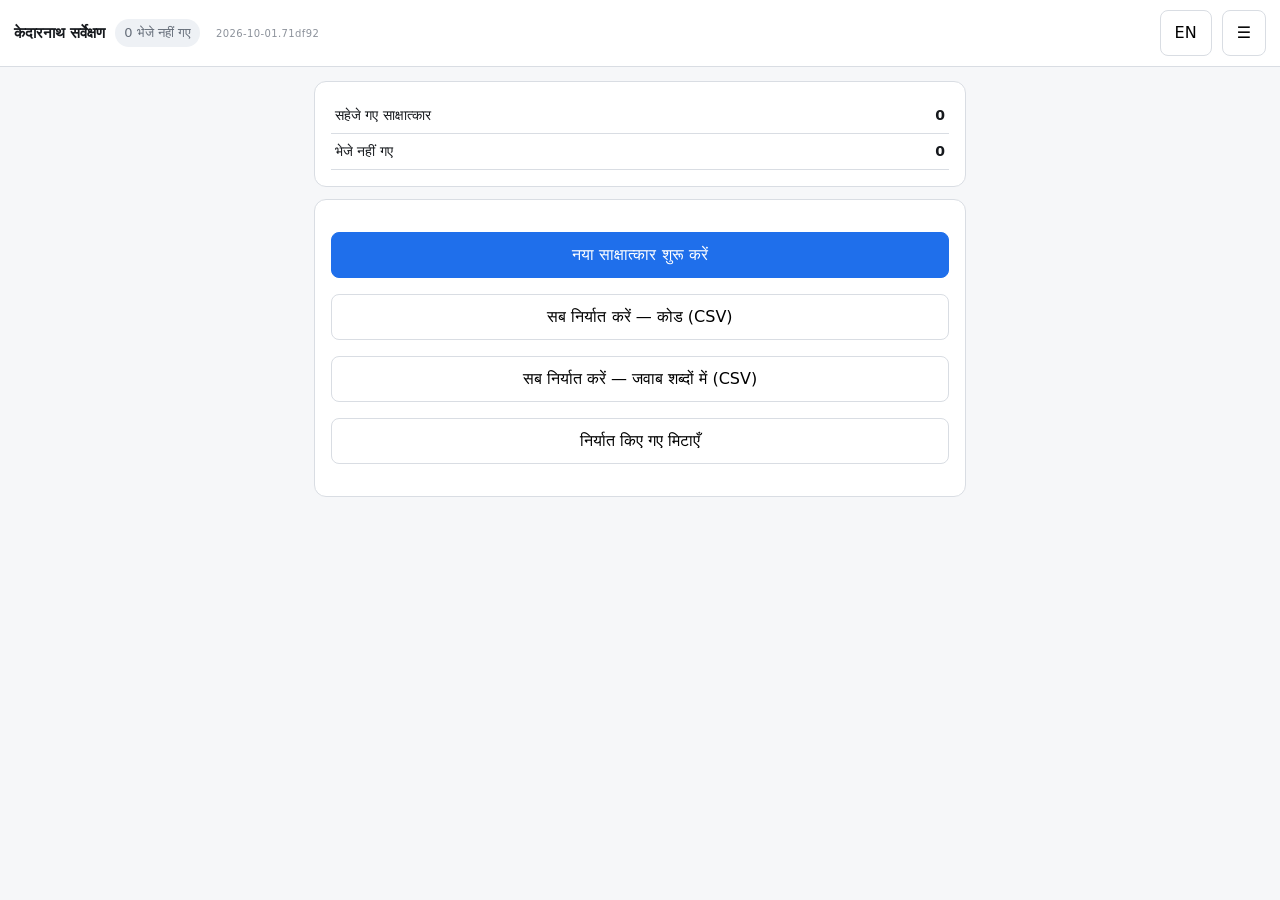
==== commit 066ee9d3: "Survey revisions: 16 question-level changes from the review pass Questions - q7  years of schooling:" ====
--- a/docs/index.html
+++ b/docs/index.html
@@ -85,7 +85,7 @@
   <button id="next" class="p"><span data-t="next">आगे</span> →</button>
 </footer>
 <script>
-const CFG = {"q":[{"n":"enum_id","m":"P","t":"one","en":"Which enumerator is doing this interview? (Select your own name before you approach anyone.)","hi":"सर्वेक्षक कौन है?","opt":false,"c":[[1,"Raman","रमन"],[2,"Rishit","ऋषित"],[3,"Tanmay","तन्मय"],[4,"Anuj","अनुज"]]},{"n":"site","m":"P","t":"one","en":"Which route is this interview on?","hi":"यह बातचीत किस मार्ग पर हो रही है?","opt":false,"c":[[1,"Kedarnath (Gaurikund to Kedarnath)","केदारनाथ (गौरीकुंड से केदारनाथ)"],[2,"Hemkund Sahib (Govindghat to Hemkund)","हेमकुंड साहिब (गोविंदघाट से हेमकुंड)"]]},{"n":"form_build","m":"P","t":"text","en":"Recorded automatically.","hi":"Recorded automatically.","opt":false},{"n":"consent","m":"P","t":"one","en":"Do you agree to take part?","hi":"क्या आप इसमें शामिल होना चाहते हैं?","opt":false,"c":[[0,"No","नहीं"],[1,"Yes","हाँ"]]},{"n":"age","m":"A","t":"dec","en":"How old are you? (completed years)","hi":"आपकी उम्र कितनी है? (पूरे साल)","opt":false,"con":"x >= 10 && x <= 90","cmsg_en":"Age must be between 10 and 90.","cmsg_hi":"उम्र 10 से 90 के बीच होनी चाहिए।"},{"n":"female","m":"A","t":"one","en":"Record sex; ask if unsure: are you male or female?","hi":"आप पुरुष हैं या महिला?","opt":false,"c":[[0,"Male","पुरुष"],[1,"Female","महिला"]]},{"n":"hoh_relation","m":"A","t":"one","en":"Who is the head of your household -- is it you, or someone else? If someone else, how are they related to you?","hi":"आपके घर का मुखिया कौन है — आप खुद, या कोई और? अगर कोई और है, तो वे आपके क्या लगते हैं?","opt":false,"c":[[1,"Self (respondent is the head)","मैं खुद मुखिया हूँ"],[2,"Husband","पति"],[3,"Wife","पत्नी"],[4,"Father","पिता"],[5,"Mother","माता"],[6,"Son","बेटा"],[7,"Daughter","बेटी"],[8,"Brother","भाई"],[9,"Sister","बहन"],[10,"Other male relative","कोई और पुरुष रिश्तेदार"],[11,"Other female relative","कोई और महिला रिश्तेदार"],[12,"Other, non-relative (male)","रिश्तेदार नहीं, पुरुष"],[13,"Other, non-relative (female)","रिश्तेदार नहीं, महिला"]]},{"n":"native_language","m":"A","t":"one","en":"What is your native language, the language you first learned at home?","hi":"आपकी मातृभाषा कौन सी है — वह भाषा जो आपने घर में सबसे पहले सीखी?","opt":false,"c":[[1,"Garhwali","गढ़वाली"],[2,"Kumaoni","कुमाऊँनी"],[3,"Hindi","हिंदी"],[4,"Nepali","नेपाली"],[5,"Bhojpuri","भोजपुरी"],[6,"Assamese","असमिया"],[7,"Bengali","बांग्ला"],[8,"Bodo","बोडो"],[9,"Dogri","डोगरी"],[10,"Gujarati","गुजराती"],[11,"Kannada","कन्नड़"],[12,"Kashmiri","कश्मीरी"],[13,"Konkani","कोंकणी"],[14,"Maithili","मैथिली"],[15,"Malayalam","मलयालम"],[16,"Manipuri (Meitei)","मणिपुरी (मैतेई)"],[17,"Marathi","मराठी"],[18,"Odia","ओड़िया"],[19,"Punjabi","पंजाबी"],[20,"Sanskrit","संस्कृत"],[21,"Santali","संताली"],[22,"Sindhi","सिंधी"],[23,"Tamil","तमिल"],[24,"Telugu","तेलुगु"],[25,"Urdu","उर्दू"],[96,"Other Indian language","कोई और भारतीय भाषा"],[97,"Other / foreign language","कोई और / विदेशी भाषा"]]},{"n":"native_language_other","m":"A","t":"text","en":"Which language is it? Write down exactly what they say.","hi":"वह कौन सी भाषा है? जैसा वे कहें वैसा ही लिख लीजिए।","opt":false,"rel":"V('native_language') == 96 || V('native_language') == 97"},{"n":"marital_status","m":"A","t":"one","en":"Are you currently married, never married, or widowed/divorced/separated?","hi":"क्या आपकी शादी हुई है, नहीं हुई है, या आप विधवा/विधुर या अलग हैं?","opt":false,"c":[[1,"Currently married","शादीशुदा"],[2,"Never married","शादी नहीं हुई"],[3,"Widowed/divorced/separated","विधवा/विधुर या अलग"]]},{"n":"knows_years_schooling","m":"A","t":"one","en":"Do you know exactly how many years of schooling you completed, counting from class 1?","hi":"क्या आपको ठीक-ठीक याद है कि आपने कितने साल पढ़ाई की, कक्षा 1 से गिनकर?","opt":false,"c":[[0,"No","नहीं"],[1,"Yes","हाँ"]]},{"n":"years_schooling","m":"A","t":"int","en":"How many years of schooling did you complete in total? (0 if none)","hi":"आपने कुल कितने साल पढ़ाई की? (अगर बिल्कुल नहीं पढ़े तो 0)","opt":false,"rel":"V('knows_years_schooling') == 1","con":"x >= 0 && x <= NUM('age') - 4","cmsg_en":"Years of schooling cannot be more than the respondent's age allows.","cmsg_hi":"Years of schooling cannot be more than the respondent's age allows."},{"n":"education_level_cat","m":"A","t":"one","en":"Which is closest: no formal education; some schooling but did not finish primary; finished primary but not secondary; or finished secondary or higher?","hi":"इनमें से कौन सा सबसे नज़दीक है: बिल्कुल नहीं पढ़े; थोड़ा पढ़े पर प्राइमरी पूरी नहीं की; प्राइमरी पूरी की पर दसवीं नहीं; या दसवीं या उससे ज़्यादा?","opt":false,"c":[[1,"No formal education","बिल्कुल नहीं पढ़े"],[2,"Some schooling, did not complete primary","थोड़ा पढ़े, प्राइमरी पूरी नहीं"],[3,"Completed primary but not secondary","प्राइमरी पूरी, दसवीं नहीं"],[4,"Completed secondary or higher","दसवीं या उससे ज़्यादा"],[98,"Prefer not to say","बताना नहीं चाहते"]],"rel":"V('knows_years_schooling') == 0"},{"n":"hhsize","m":"A","t":"int","en":"How many members live in your household, including you?","hi":"आपके घर में आपको मिलाकर कुल कितने लोग रहते हैं?","opt":false,"con":"x >= 1 && x <= 30","cmsg_en":"Household size must be between 1 and 30.","cmsg_hi":"घर के लोग 1 से 30 के बीच होने चाहिए।"},{"n":"any_member_6yr_schooling","m":"A","t":"one","en":"Counting everyone in your household aged 10 or above, has at least one of them finished six years of schooling or more?","hi":"आपके घर में 10 साल या उससे बड़े सभी लोगों में से, क्या कम से कम एक ने छह साल या उससे ज़्यादा पढ़ाई पूरी की है?","opt":false,"c":[[0,"No","नहीं"],[1,"Yes","हाँ"]]},{"n":"family_structure","m":"A","t":"one","en":"Is your family nuclear -- just you, your spouse and unmarried children -- or joint, living with parents, married siblings or other extended family? (Say single-member if you live alone.)","hi":"आपका परिवार छोटा है — सिर्फ़ आप, पति/पत्नी और बिन ब्याहे बच्चे — या बड़ा, यानी माँ-बाप, भाई-भाभी या और रिश्तेदार साथ रहते हैं? (अगर अकेले रहते हैं तो वह बताइए।)","opt":false,"c":[[1,"Nuclear (you, spouse and unmarried children only)","छोटा परिवार (आप, पति/पत्नी और बिन ब्याहे बच्चे)"],[2,"Joint (living with parents, married siblings or other extended family)","बड़ा परिवार (माँ-बाप, ब्याहे भाई-बहन या और रिश्तेदार साथ)"],[3,"Single-member household","अकेले रहते हैं"]]},{"n":"n_earners","m":"A","t":"int","en":"How many of them, including you, earn money?","hi":"इनमें से कितने लोग, आपको मिलाकर, पैसा कमाते हैं?","opt":false,"con":"x >= 1 && x <= NUM('hhsize')","cmsg_en":"Cannot be more than the number of people in the household.","cmsg_hi":"घर के लोगों की संख्या से ज़्यादा नहीं हो सकता।"},{"n":"main_income_earner","m":"A","t":"one","en":"Among those who earn money, are you the main income earner in your household?","hi":"जो लोग कमाते हैं, उनमें सबसे ज़्यादा कमाने वाले आप ही हैं?","opt":false,"c":[[0,"No","नहीं"],[1,"Yes","हाँ"]],"rel":"V('n_earners') > 1"},{"n":"n_children_u15","m":"A","t":"int","en":"How many of them are children under 15?","hi":"इनमें 15 साल से छोटे बच्चे कितने हैं?","opt":false,"con":"x >= 0 && x <= NUM('hhsize') - 1","cmsg_en":"Cannot be more than the household size minus the respondent.","cmsg_hi":"घर के लोगों में से आपको छोड़कर, उससे ज़्यादा नहीं हो सकता।"},{"n":"n_children_6_14","m":"A","t":"int","en":"How many of them are children aged 6 to 14?","hi":"इनमें 6 से 14 साल के बच्चे कितने हैं?","opt":false,"con":"x >= 0 && x <= NUM('n_children_u15')","cmsg_en":"Cannot be more than the number of children under 15.","cmsg_hi":"15 साल से छोटे बच्चों से ज़्यादा नहीं हो सकता।"},{"n":"n_children_out_school","m":"A","t":"int","en":"How many of these children do not go to school now?","hi":"इन बच्चों में कितने अभी स्कूल नहीं जाते?","opt":false,"rel":"V('n_children_6_14') > 0","con":"x >= 0 && x <= NUM('n_children_6_14')","cmsg_en":"Cannot be more than the number of children aged 6 to 14.","cmsg_hi":"6 से 14 साल के बच्चों से ज़्यादा नहीं हो सकता।"},{"n":"occupation","m":"B","t":"one","en":"What is your main work during the Yatra season? Ask what they do and code the closest group; do not read the list aloud unless needed.","hi":"यात्रा के मौसम में आपका मुख्य काम क्या है?","opt":false,"c":[[1,"Pony/mule worker (works the animals, does not own them)","घोड़े/खच्चर वाला (जानवर चलाते हैं, मालिक नहीं)"],[2,"Pony/mule owner (owns the animals)","घोड़े/खच्चर का मालिक"],[3,"Porter (carries on own back/shoulders - goods, luggage, or a person in a kandi)","पोर्टर/कुली (अपनी पीठ या कंधे पर — सामान या कंडी में कोई व्यक्ति)"],[4,"Palki / dandi bearer (carries a person on a palanquin, as part of a team)","पालकी / डंडी वाला (पालकी पर व्यक्ति, कई लोग मिलकर)"],[5,"Dhaba, tea stall or food stall WORKER (prepared food or tea)","ढाबा, चाय या खाने की दुकान में काम (बना हुआ खाना या चाय)"],[6,"Dhaba, tea stall or food stall OWNER (prepared food or tea)","ढाबा, चाय या खाने की दुकान का मालिक"],[7,"Shop WORKER (goods: prasad, puja items, clothes, general store)","दुकान में काम (सामान: प्रसाद, पूजा का सामान, कपड़े, परचून)"],[8,"Shop OWNER (goods, not prepared food)","दुकान का मालिक (सामान, बना हुआ खाना नहीं)"],[9,"Hotel / lodge WORKER","होटल / लॉज में काम"],[10,"Hotel / lodge OWNER","होटल / लॉज का मालिक"],[11,"Driver (any motor vehicle)","ड्राइवर (कोई भी गाड़ी)"],[12,"Guide","गाइड"],[13,"Wage labourer (construction, loading, odd jobs)","दिहाड़ी मज़दूर (निर्माण, सामान चढ़ाना, फुटकर काम)"],[14,"Other","कोई और"]]},{"n":"occupation_detail","m":"B","t":"text","en":"In your own words, what exactly is your main work here? Write down what they say -- what they actually do, and who for. Do not tick a box for this one.","hi":"अपने शब्दों में बताइए, यहाँ आपका मुख्य काम ठीक-ठीक क्या है? आप करते क्या हैं, और किसके लिए?","opt":false},{"n":"employment_type","m":"B","t":"one","en":"In this main work, are you: working on your own account without hired workers; running a business with hired workers; a regular monthly wage-earner; or a daily/casual wage-earner?","hi":"इस काम में आप क्या हैं: अपना काम खुद करते हैं और कोई नौकर नहीं रखते; अपना काम है और दूसरों को काम पर रखते हैं; महीने की पक्की तनख़्वाह पाते हैं; या दिहाड़ी पर काम करते हैं?","opt":false,"c":[[1,"Own-account (self-employed, no hired workers)","अपना काम, कोई नौकर नहीं"],[2,"Employer/business owner (self-employed)","मालिक, दूसरों को काम पर रखते हैं"],[3,"Regular wage or salary","महीने की पक्की तनख़्वाह"],[4,"Casual or daily wage labour","दिहाड़ी या रोज़ की मज़दूरी"],[5,"Unpaid family worker","घर के काम में बिना पैसे के हाथ बँटाते हैं"]]},{"n":"n_other_activities","m":"B","t":"int","en":"Besides your main work, how many OTHER paid activities or income-generating activities do you have? (0 if none. For example, a shop owner who also rents out a pony and drives in the off-season would say 2.)","hi":"अपने मुख्य काम के अलावा, आप और कितने काम करते हैं जिनसे पैसा आता है? (अगर कोई नहीं तो 0। जैसे, दुकान वाला जो घोड़ा भी किराये पर देता है और जाड़ों में गाड़ी चलाता है, वह 2 बताएगा।)","opt":false,"con":"x >= 0 && x <= 6","cmsg_en":"Must be between 0 and 6.","cmsg_hi":"0 से 6 के बीच होना चाहिए।"},{"n":"other_activity_types","m":"B","t":"multi","en":"Which ones are they? Check every one that applies. Ask and code the closest group for each; do not read the list aloud unless needed.","hi":"वे कौन-कौन से काम हैं? जो-जो लागू हो, सब बताइए।","opt":false,"cfx":"occupation","c":[[1,"Pony/mule worker (works the animals, does not own them)","घोड़े/खच्चर वाला (जानवर चलाते हैं, मालिक नहीं)"],[2,"Pony/mule owner (owns the animals)","घोड़े/खच्चर का मालिक"],[3,"Porter (carries on own back/shoulders - goods, luggage, or a person in a kandi)","पोर्टर/कुली (अपनी पीठ या कंधे पर — सामान या कंडी में कोई व्यक्ति)"],[4,"Palki / dandi bearer (carries a person on a palanquin, as part of a team)","पालकी / डंडी वाला (पालकी पर व्यक्ति, कई लोग मिलकर)"],[5,"Dhaba, tea stall or food stall WORKER (prepared food or tea)","ढाबा, चाय या खाने की दुकान में काम (बना हुआ खाना या चाय)"],[6,"Dhaba, tea stall or food stall OWNER (prepared food or tea)","ढाबा, चाय या खाने की दुकान का मालिक"],[7,"Shop WORKER (goods: prasad, puja items, clothes, general store)","दुकान में काम (सामान: प्रसाद, पूजा का सामान, कपड़े, परचून)"],[8,"Shop OWNER (goods, not prepared food)","दुकान का मालिक (सामान, बना हुआ खाना नहीं)"],[9,"Hotel / lodge WORKER","होटल / लॉज में काम"],[10,"Hotel / lodge OWNER","होटल / लॉज का मालिक"],[11,"Driver (any motor vehicle)","ड्राइवर (कोई भी गाड़ी)"],[12,"Guide","गाइड"],[13,"Wage labourer (construction, loading, odd jobs)","दिहाड़ी मज़दूर (निर्माण, सामान चढ़ाना, फुटकर काम)"],[14,"Other","कोई और"]],"rel":"V('n_other_activities') > 0"},{"n":"other_activity_income_pm","m":"B","t":"int","en":"Taking all of that other work together, about how much do you usually earn from it in a month? (Rs)","hi":"वह सारा दूसरा काम मिलाकर, महीने में लगभग कितना कमा लेते हैं? (रुपये)","opt":false,"rel":"V('n_other_activities') > 0","con":"x >= 0","cmsg_en":"Earnings cannot be negative.","cmsg_hi":"Earnings cannot be negative."},{"n":"years_in_yatra_work","m":"B","t":"int","en":"How many Yatra seasons have you worked in this kind of work?","hi":"आप कितने यात्रा सीज़न से यह काम कर रहे हैं?","opt":false,"con":"x >= 0 && x <= NUM('age') - 10","cmsg_en":"More Yatra seasons than the respondent's age allows.","cmsg_hi":"More Yatra seasons than the respondent's age allows."},{"n":"hours_day_yatra","m":"B","t":"int","en":"In the Yatra season, on a normal working day, how many hours do you work in total, across all your work?","hi":"यात्रा के मौसम में, आम दिन में आप कुल कितने घंटे काम करते हैं, सारे कामों को मिलाकर?","opt":false,"con":"x >= 1 && x <= 18","cmsg_en":"Hours a day must be between 1 and 18.","cmsg_hi":"दिन के घंटे 1 से 18 के बीच होने चाहिए।"},{"n":"days_week_yatra","m":"B","t":"int","en":"How many days a week do you usually work in the season?","hi":"सीज़न में आप हफ़्ते में कितने दिन काम करते हैं?","opt":false,"con":"x >= 1 && x <= 7","cmsg_en":"Days a week must be between 1 and 7.","cmsg_hi":"हफ़्ते के दिन 1 से 7 के बीच होने चाहिए।"},{"n":"prev_occ_change","m":"B","t":"one","en":"In the last ten years, did you change your main kind of work?","hi":"पिछले दस साल में, क्या आपने अपना मुख्य काम बदला?","opt":false,"c":[[0,"No","नहीं"],[1,"Yes","हाँ"]]},{"n":"prev_occ","m":"B","t":"text","en":"What was your previous main work? Write down exactly what they say, in their words -- do not pick from a list.","hi":"इससे पहले आपका मुख्य काम क्या था?","opt":false,"rel":"V('prev_occ_change') == 1"},{"n":"target_occ","m":"B","t":"text","en":"If you could not continue this work at all, what work would you move to instead? Write down exactly what they say, in their words -- do not pick from a list, and do not prompt with examples.","hi":"अगर यह काम बिल्कुल बंद हो जाए, तो आप कौन सा काम करेंगे?","opt":false},{"n":"prev_occ_reason","m":"B","t":"one","en":"What was the main reason you changed?","hi":"काम बदलने की मुख्य वजह क्या थी?","opt":false,"c":[[1,"Better income","ज़्यादा कमाई"],[2,"Lost the previous work","पहला काम छूट गया"],[3,"Work ended with the season","मौसम के साथ काम ख़त्म हो गया"],[4,"Family reasons","घर की वजह से"],[5,"Health or injury","सेहत या चोट"],[6,"Other","कोई और वजह"]],"rel":"V('prev_occ_change') == 1"},{"n":"training_received","m":"B","t":"one","en":"Apart from school and college, have you ever completed any training course or apprenticeship?","hi":"स्कूल और कॉलेज की पढ़ाई छोड़कर, क्या आपने कभी कोई ट्रेनिंग या सीखने का कोर्स पूरा किया है?","opt":false,"c":[[0,"No","नहीं"],[1,"Yes","हाँ"]]},{"n":"status_m5","m":"C","t":"one","en":"In May, what was your main work or activity?","hi":"मई में आपका मुख्य काम या काम-धंधा क्या था?","opt":false,"c":[[1,"Yatra work, or getting ready for the season","यात्रा का काम, या उसकी तैयारी"],[2,"Farming (crops)","खेती (फ़सल)"],[3,"Livestock (animals)","पशुपालन (जानवर)"],[4,"Casual or daily wage labour","दिहाड़ी या रोज़ की मज़दूरी"],[5,"Construction work","निर्माण (बिल्डिंग) का काम"],[6,"Own small shop, stall or trade","अपनी छोटी दुकान, खोखा या धंधा"],[7,"Salaried job","तनख़्वाह वाली नौकरी"],[8,"No paid work","कोई पैसे वाला काम नहीं"]]},{"n":"status_m6","m":"C","t":"one","en":"In June, what was your main work or activity?","hi":"जून में आपका मुख्य काम या काम-धंधा क्या था?","opt":false,"c":[[1,"Yatra work, or getting ready for the season","यात्रा का काम, या उसकी तैयारी"],[2,"Farming (crops)","खेती (फ़सल)"],[3,"Livestock (animals)","पशुपालन (जानवर)"],[4,"Casual or daily wage labour","दिहाड़ी या रोज़ की मज़दूरी"],[5,"Construction work","निर्माण (बिल्डिंग) का काम"],[6,"Own small shop, stall or trade","अपनी छोटी दुकान, खोखा या धंधा"],[7,"Salaried job","तनख़्वाह वाली नौकरी"],[8,"No paid work","कोई पैसे वाला काम नहीं"]]},{"n":"status_m7","m":"C","t":"one","en":"In July, what was your main work or activity?","hi":"जुलाई में आपका मुख्य काम या काम-धंधा क्या था?","opt":false,"c":[[1,"Yatra work, or getting ready for the season","यात्रा का काम, या उसकी तैयारी"],[2,"Farming (crops)","खेती (फ़सल)"],[3,"Livestock (animals)","पशुपालन (जानवर)"],[4,"Casual or daily wage labour","दिहाड़ी या रोज़ की मज़दूरी"],[5,"Construction work","निर्माण (बिल्डिंग) का काम"],[6,"Own small shop, stall or trade","अपनी छोटी दुकान, खोखा या धंधा"],[7,"Salaried job","तनख़्वाह वाली नौकरी"],[8,"No paid work","कोई पैसे वाला काम नहीं"]]},{"n":"status_m8","m":"C","t":"one","en":"In August, what was your main work or activity?","hi":"अगस्त में आपका मुख्य काम या काम-धंधा क्या था?","opt":false,"c":[[1,"Yatra work, or getting ready for the season","यात्रा का काम, या उसकी तैयारी"],[2,"Farming (crops)","खेती (फ़सल)"],[3,"Livestock (animals)","पशुपालन (जानवर)"],[4,"Casual or daily wage labour","दिहाड़ी या रोज़ की मज़दूरी"],[5,"Construction work","निर्माण (बिल्डिंग) का काम"],[6,"Own small shop, stall or trade","अपनी छोटी दुकान, खोखा या धंधा"],[7,"Salaried job","तनख़्वाह वाली नौकरी"],[8,"No paid work","कोई पैसे वाला काम नहीं"]]},{"n":"status_m9","m":"C","t":"one","en":"In September, what was your main work or activity?","hi":"सितंबर में आपका मुख्य काम या काम-धंधा क्या था?","opt":false,"c":[[1,"Yatra work, or getting ready for the season","यात्रा का काम, या उसकी तैयारी"],[2,"Farming (crops)","खेती (फ़सल)"],[3,"Livestock (animals)","पशुपालन (जानवर)"],[4,"Casual or daily wage labour","दिहाड़ी या रोज़ की मज़दूरी"],[5,"Construction work","निर्माण (बिल्डिंग) का काम"],[6,"Own small shop, stall or trade","अपनी छोटी दुकान, खोखा या धंधा"],[7,"Salaried job","तनख़्वाह वाली नौकरी"],[8,"No paid work","कोई पैसे वाला काम नहीं"]]},{"n":"status_m10","m":"C","t":"one","en":"In October, what was your main work or activity?","hi":"अक्टूबर में आपका मुख्य काम या काम-धंधा क्या था?","opt":false,"c":[[1,"Yatra work, or getting ready for the season","यात्रा का काम, या उसकी तैयारी"],[2,"Farming (crops)","खेती (फ़सल)"],[3,"Livestock (animals)","पशुपालन (जानवर)"],[4,"Casual or daily wage labour","दिहाड़ी या रोज़ की मज़दूरी"],[5,"Construction work","निर्माण (बिल्डिंग) का काम"],[6,"Own small shop, stall or trade","अपनी छोटी दुकान, खोखा या धंधा"],[7,"Salaried job","तनख़्वाह वाली नौकरी"],[8,"No paid work","कोई पैसे वाला काम नहीं"]]},{"n":"status_m11","m":"C","t":"one","en":"In November, what was your main work or activity?","hi":"नवंबर में आपका मुख्य काम या काम-धंधा क्या था?","opt":false,"c":[[1,"Yatra work, or getting ready for the season","यात्रा का काम, या उसकी तैयारी"],[2,"Farming (crops)","खेती (फ़सल)"],[3,"Livestock (animals)","पशुपालन (जानवर)"],[4,"Casual or daily wage labour","दिहाड़ी या रोज़ की मज़दूरी"],[5,"Construction work","निर्माण (बिल्डिंग) का काम"],[6,"Own small shop, stall or trade","अपनी छोटी दुकान, खोखा या धंधा"],[7,"Salaried job","तनख़्वाह वाली नौकरी"],[8,"No paid work","कोई पैसे वाला काम नहीं"]]},{"n":"status_m12","m":"C","t":"one","en":"In December, what was your main work or activity?","hi":"दिसंबर में आपका मुख्य काम या काम-धंधा क्या था?","opt":false,"c":[[1,"Yatra work, or getting ready for the season","यात्रा का काम, या उसकी तैयारी"],[2,"Farming (crops)","खेती (फ़सल)"],[3,"Livestock (animals)","पशुपालन (जानवर)"],[4,"Casual or daily wage labour","दिहाड़ी या रोज़ की मज़दूरी"],[5,"Construction work","निर्माण (बिल्डिंग) का काम"],[6,"Own small shop, stall or trade","अपनी छोटी दुकान, खोखा या धंधा"],[7,"Salaried job","तनख़्वाह वाली नौकरी"],[8,"No paid work","कोई पैसे वाला काम नहीं"]]},{"n":"status_m1","m":"C","t":"one","en":"In January, what was your main work or activity?","hi":"जनवरी में आपका मुख्य काम या काम-धंधा क्या था?","opt":false,"c":[[1,"Yatra work, or getting ready for the season","यात्रा का काम, या उसकी तैयारी"],[2,"Farming (crops)","खेती (फ़सल)"],[3,"Livestock (animals)","पशुपालन (जानवर)"],[4,"Casual or daily wage labour","दिहाड़ी या रोज़ की मज़दूरी"],[5,"Construction work","निर्माण (बिल्डिंग) का काम"],[6,"Own small shop, stall or trade","अपनी छोटी दुकान, खोखा या धंधा"],[7,"Salaried job","तनख़्वाह वाली नौकरी"],[8,"No paid work","कोई पैसे वाला काम नहीं"]]},{"n":"status_m2","m":"C","t":"one","en":"In February, what was your main work or activity?","hi":"फ़रवरी में आपका मुख्य काम या काम-धंधा क्या था?","opt":false,"c":[[1,"Yatra work, or getting ready for the season","यात्रा का काम, या उसकी तैयारी"],[2,"Farming (crops)","खेती (फ़सल)"],[3,"Livestock (animals)","पशुपालन (जानवर)"],[4,"Casual or daily wage labour","दिहाड़ी या रोज़ की मज़दूरी"],[5,"Construction work","निर्माण (बिल्डिंग) का काम"],[6,"Own small shop, stall or trade","अपनी छोटी दुकान, खोखा या धंधा"],[7,"Salaried job","तनख़्वाह वाली नौकरी"],[8,"No paid work","कोई पैसे वाला काम नहीं"]]},{"n":"status_m3","m":"C","t":"one","en":"In March, what was your main work or activity?","hi":"मार्च में आपका मुख्य काम या काम-धंधा क्या था?","opt":false,"c":[[1,"Yatra work, or getting ready for the season","यात्रा का काम, या उसकी तैयारी"],[2,"Farming (crops)","खेती (फ़सल)"],[3,"Livestock (animals)","पशुपालन (जानवर)"],[4,"Casual or daily wage labour","दिहाड़ी या रोज़ की मज़दूरी"],[5,"Construction work","निर्माण (बिल्डिंग) का काम"],[6,"Own small shop, stall or trade","अपनी छोटी दुकान, खोखा या धंधा"],[7,"Salaried job","तनख़्वाह वाली नौकरी"],[8,"No paid work","कोई पैसे वाला काम नहीं"]]},{"n":"status_m4","m":"C","t":"one","en":"In April, what was your main work or activity?","hi":"अप्रैल में आपका मुख्य काम या काम-धंधा क्या था?","opt":false,"c":[[1,"Yatra work, or getting ready for the season","यात्रा का काम, या उसकी तैयारी"],[2,"Farming (crops)","खेती (फ़सल)"],[3,"Livestock (animals)","पशुपालन (जानवर)"],[4,"Casual or daily wage labour","दिहाड़ी या रोज़ की मज़दूरी"],[5,"Construction work","निर्माण (बिल्डिंग) का काम"],[6,"Own small shop, stall or trade","अपनी छोटी दुकान, खोखा या धंधा"],[7,"Salaried job","तनख़्वाह वाली नौकरी"],[8,"No paid work","कोई पैसे वाला काम नहीं"]]},{"n":"knows_monthly_income","m":"C","t":"one","en":"Can you tell me roughly what you earned in each month of the past year, or would it be easier to give one total for the whole year?","hi":"क्या आप हर महीने की कमाई अलग-अलग बता सकते हैं, या पूरे साल का एक जोड़ बताना आसान रहेगा?","opt":false,"c":[[1,"Month by month","हर महीने का अलग-अलग"],[0,"One total for the whole year","पूरे साल का एक जोड़"]]},{"n":"income_m5","m":"C","t":"int","en":"How much did you earn from all your work in May, after costs? (Rs)","hi":"मई में सारे काम से ख़र्चा निकालकर आपने कितना कमाया? (रुपये)","opt":false,"rel":"V('knows_monthly_income') == 1 && V('status_m5') != 8","con":"x >= 0","cmsg_en":"Earnings cannot be negative.","cmsg_hi":"Earnings cannot be negative."},{"n":"income_m6","m":"C","t":"int","en":"How much did you earn from all your work in June, after costs? (Rs)","hi":"जून में सारे काम से ख़र्चा निकालकर आपने कितना कमाया? (रुपये)","opt":false,"rel":"V('knows_monthly_income') == 1 && V('status_m6') != 8","con":"x >= 0","cmsg_en":"Earnings cannot be negative.","cmsg_hi":"Earnings cannot be negative."},{"n":"income_m7","m":"C","t":"int","en":"How much did you earn from all your work in July, after costs? (Rs)","hi":"जुलाई में सारे काम से ख़र्चा निकालकर आपने कितना कमाया? (रुपये)","opt":false,"rel":"V('knows_monthly_income') == 1 && V('status_m7') != 8","con":"x >= 0","cmsg_en":"Earnings cannot be negative.","cmsg_hi":"Earnings cannot be negative."},{"n":"income_m8","m":"C","t":"int","en":"How much did you earn from all your work in August, after costs? (Rs)","hi":"अगस्त में सारे काम से ख़र्चा निकालकर आपने कितना कमाया? (रुपये)","opt":false,"rel":"V('knows_monthly_income') == 1 && V('status_m8') != 8","con":"x >= 0","cmsg_en":"Earnings cannot be negative.","cmsg_hi":"Earnings cannot be negative."},{"n":"income_m9","m":"C","t":"int","en":"How much did you earn from all your work in September, after costs? (Rs)","hi":"सितंबर में सारे काम से ख़र्चा निकालकर आपने कितना कमाया? (रुपये)","opt":false,"rel":"V('knows_monthly_income') == 1 && V('status_m9') != 8","con":"x >= 0","cmsg_en":"Earnings cannot be negative.","cmsg_hi":"Earnings cannot be negative."},{"n":"income_m10","m":"C","t":"int","en":"How much did you earn from all your work in October, after costs? (Rs)","hi":"अक्टूबर में सारे काम से ख़र्चा निकालकर आपने कितना कमाया? (रुपये)","opt":false,"rel":"V('knows_monthly_income') == 1 && V('status_m10') != 8","con":"x >= 0","cmsg_en":"Earnings cannot be negative.","cmsg_hi":"Earnings cannot be negative."},{"n":"income_m11","m":"C","t":"int","en":"How much did you earn from all your work in November, after costs? (Rs)","hi":"नवंबर में सारे काम से ख़र्चा निकालकर आपने कितना कमाया? (रुपये)","opt":false,"rel":"V('knows_monthly_income') == 1 && V('status_m11') != 8","con":"x >= 0","cmsg_en":"Earnings cannot be negative.","cmsg_hi":"Earnings cannot be negative."},{"n":"income_m12","m":"C","t":"int","en":"How much did you earn from all your work in December, after costs? (Rs)","hi":"दिसंबर में सारे काम से ख़र्चा निकालकर आपने कितना कमाया? (रुपये)","opt":false,"rel":"V('knows_monthly_income') == 1 && V('status_m12') != 8","con":"x >= 0","cmsg_en":"Earnings cannot be negative.","cmsg_hi":"Earnings cannot be negative."},{"n":"income_m1","m":"C","t":"int","en":"How much did you earn from all your work in January, after costs? (Rs)","hi":"जनवरी में सारे काम से ख़र्चा निकालकर आपने कितना कमाया? (रुपये)","opt":false,"rel":"V('knows_monthly_income') == 1 && V('status_m1') != 8","con":"x >= 0","cmsg_en":"Earnings cannot be negative.","cmsg_hi":"Earnings cannot be negative."},{"n":"income_m2","m":"C","t":"int","en":"How much did you earn from all your work in February, after costs? (Rs)","hi":"फ़रवरी में सारे काम से ख़र्चा निकालकर आपने कितना कमाया? (रुपये)","opt":false,"rel":"V('knows_monthly_income') == 1 && V('status_m2') != 8","con":"x >= 0","cmsg_en":"Earnings cannot be negative.","cmsg_hi":"Earnings cannot be negative."},{"n":"income_m3","m":"C","t":"int","en":"How much did you earn from all your work in March, after costs? (Rs)","hi":"मार्च में सारे काम से ख़र्चा निकालकर आपने कितना कमाया? (रुपये)","opt":false,"rel":"V('knows_monthly_income') == 1 && V('status_m3') != 8","con":"x >= 0","cmsg_en":"Earnings cannot be negative.","cmsg_hi":"Earnings cannot be negative."},{"n":"income_m4","m":"C","t":"int","en":"How much did you earn from all your work in April, after costs? (Rs)","hi":"अप्रैल में सारे काम से ख़र्चा निकालकर आपने कितना कमाया? (रुपये)","opt":false,"rel":"V('knows_monthly_income') == 1 && V('status_m4') != 8","con":"x >= 0","cmsg_en":"Earnings cannot be negative.","cmsg_hi":"Earnings cannot be negative."},{"n":"income_annual_total","m":"C","t":"int","en":"Thinking of the whole past year, about how much did you earn in total from all your work, after costs? (Rs)","hi":"पूरे पिछले साल को मिलाकर, सारे काम से ख़र्चा निकालकर आपने कुल कितना कमाया? (रुपये)","opt":false,"rel":"V('knows_monthly_income') == 0"},{"n":"pct_income_yatra","m":"C","t":"int","en":"Out of every 100 rupees you earned in the whole year, how many came from your Yatra work? (The rest is counted as coming from your other work.)","hi":"पूरे साल में आपने जो 100 रुपये कमाए, उनमें से कितने यात्रा के काम से आए? (बाकी दूसरे काम का माना जाएगा।)","opt":false,"rel":"V('knows_monthly_income') == 0","con":"x >= 0 && x <= 100","cmsg_en":"Must be between 0 and 100 out of every 100 rupees.","cmsg_hi":"हर 100 रुपये में से 0 से 100 के बीच होना चाहिए।"},{"n":"remit_out_yatra_pm","m":"C","t":"int","en":"In a normal month during the Yatra season, how much money do you usually send to family or others living elsewhere? (Rs, 0 if none)","hi":"यात्रा के मौसम के आम महीने में, आप घर या कहीं और रहने वालों को कितना पैसा भेजते हैं? (रुपये, न भेजते हों तो 0)","opt":false},{"n":"remit_out_offseason_pm","m":"C","t":"int","en":"In a normal month when the Yatra is closed, how much do you usually send? (Rs, 0 if none)","hi":"जब यात्रा बंद रहती है, उस आम महीने में कितना भेजते हैं? (रुपये, न भेजते हों तो 0)","opt":false},{"n":"remit_mode","m":"C","t":"one","en":"How do you usually send it?","hi":"आप पैसा आम तौर पर कैसे भेजते हैं?","opt":false,"c":[[1,"From my own phone (UPI or net banking)","अपने फ़ोन से (UPI या नेट बैंकिंग)"],[2,"In person at a bank branch or bank mitra / CSP","ख़ुद जाकर बैंक शाखा या बैंक मित्र / CSP पर"],[3,"Money order or post office","मनीऑर्डर या डाकघर से"],[4,"Sent with someone going home","घर जा रहे किसी के हाथ"],[5,"Carried it myself","ख़ुद लेकर गए"],[6,"Through an agent or middleman","किसी एजेंट या बिचौलिए के ज़रिए"],[7,"Other","कोई और तरीक़ा"]],"rel":"V('remit_out_yatra_pm') > 0 || V('remit_out_offseason_pm') > 0"},{"n":"remit_in_yatra_pm","m":"C","t":"int","en":"In a normal month during the Yatra season, how much money do you usually receive from family or others? (Rs, 0 if none)","hi":"यात्रा के मौसम के आम महीने में, घरवालों या किसी और से आपको कितना पैसा मिलता है? (रुपये, न मिलता हो तो 0)","opt":false},{"n":"remit_in_offseason_pm","m":"C","t":"int","en":"In a normal month when the Yatra is closed, how much do you usually receive? (Rs, 0 if none)","hi":"जब यात्रा बंद रहती है, उस आम महीने में कितना मिलता है? (रुपये, न मिलता हो तो 0)","opt":false},{"n":"hours_day_offseason","m":"C","t":"int","en":"In the months when the Yatra is closed and you are doing other work, on a normal working day, how many hours do you work in total?","hi":"जिन महीनों में यात्रा बंद रहती है और आप कोई दूसरा काम करते हैं, उनमें आम दिन में आप कुल कितने घंटे काम करते हैं?","opt":false,"rel":"V('calc_offseason_work') > 0","con":"x >= 1 && x <= 18","cmsg_en":"Hours a day must be between 1 and 18.","cmsg_hi":"दिन के घंटे 1 से 18 के बीच होने चाहिए।"},{"n":"days_week_offseason","m":"C","t":"int","en":"In those months, how many days a week do you usually work?","hi":"उन महीनों में आप हफ़्ते में कितने दिन काम करते हैं?","opt":false,"rel":"V('calc_offseason_work') > 0","con":"x >= 1 && x <= 7","cmsg_en":"Days a week must be between 1 and 7.","cmsg_hi":"हफ़्ते के दिन 1 से 7 के बीच होने चाहिए।"},{"n":"origin","m":"D","t":"one","en":"Where is your permanent home?","hi":"आपका पक्का घर कहाँ है?","opt":false,"c":[[1,"Local (same district)","यहीं का (इसी ज़िले का)"],[2,"Other Uttarakhand district","उत्तराखंड का दूसरा ज़िला"],[3,"Other Indian state","भारत का दूसरा राज्य"],[4,"Nepal","नेपाल"]]},{"n":"home_state","m":"D","t":"one","en":"Which state is your permanent home in?","hi":"वह घर किस राज्य में है? (अगर भारत से बाहर है तो वह बताइए।)","opt":false,"c":[[1,"Andhra Pradesh","आंध्र प्रदेश"],[2,"Arunachal Pradesh","अरुणाचल प्रदेश"],[3,"Assam","असम"],[4,"Bihar","बिहार"],[5,"Chhattisgarh","छत्तीसगढ़"],[6,"Goa","गोवा"],[7,"Gujarat","गुजरात"],[8,"Haryana","हरियाणा"],[9,"Himachal Pradesh","हिमाचल प्रदेश"],[10,"Jharkhand","झारखंड"],[11,"Karnataka","कर्नाटक"],[12,"Kerala","केरल"],[13,"Madhya Pradesh","मध्य प्रदेश"],[14,"Maharashtra","महाराष्ट्र"],[15,"Manipur","मणिपुर"],[16,"Meghalaya","मेघालय"],[17,"Mizoram","मिज़ोरम"],[18,"Nagaland","नागालैंड"],[19,"Odisha","ओडिशा"],[20,"Punjab","पंजाब"],[21,"Rajasthan","राजस्थान"],[22,"Sikkim","सिक्किम"],[23,"Tamil Nadu","तमिलनाडु"],[24,"Telangana","तेलंगाना"],[25,"Tripura","त्रिपुरा"],[26,"Uttar Pradesh","उत्तर प्रदेश"],[27,"Uttarakhand","उत्तराखंड"],[28,"West Bengal","पश्चिम बंगाल"],[29,"Andaman and Nicobar Islands","अंडमान और निकोबार द्वीप समूह"],[30,"Chandigarh","चंडीगढ़"],[31,"Dadra and Nagar Haveli and Daman and Diu","दादरा और नगर हवेली तथा दमन और दीव"],[32,"Delhi","दिल्ली"],[33,"Jammu and Kashmir","जम्मू और कश्मीर"],[34,"Ladakh","लद्दाख"],[35,"Lakshadweep","लक्षद्वीप"],[36,"Puducherry","पुदुच्चेरी"],[99,"Outside India","भारत से बाहर"]],"rel":"V('origin') == 3"},{"n":"home_rural_urban","m":"D","t":"one","en":"Is that home in a village, or in a town or city?","hi":"वह घर गाँव में है, या क़स्बे या शहर में?","opt":false,"c":[[1,"Village (rural)","गाँव में"],[2,"Town or city (urban)","शहर या क़स्बे में"]]},{"n":"resp_returns_at_closure","m":"D","t":"one","en":"When the Yatra closes for the season, do YOU go to your home place?","hi":"जब यात्रा का मौसम ख़त्म हो जाता है, तो क्या आप अपने घर चले जाते हैं?","opt":false,"c":[[0,"No","नहीं"],[1,"Yes","हाँ"]]},{"n":"hh_at_home_place","m":"D","t":"one","en":"And do the rest of your household live at your home place all year, or are they here with you during the season?","hi":"और आपके बाक़ी घरवाले — वे साल भर आपके घर वाली जगह पर ही रहते हैं, या सीज़न में आपके साथ यहाँ रहते हैं?","opt":false,"c":[[0,"No","नहीं"],[1,"Yes","हाँ"]]},{"n":"n_here_season","m":"D","t":"int","en":"During the Yatra season, how many people are you feeding and spending on here, counting yourself?","hi":"यात्रा के मौसम में आप यहाँ कितने लोगों का खाना-ख़र्चा चलाते हैं, अपने आप को गिनकर?","opt":false,"rel":"V('hh_at_home_place') == 1"},{"n":"years_coming_here","m":"D","t":"int","en":"How many years have you been coming here for the Yatra season?","hi":"आप कितने सालों से यात्रा के मौसम में यहाँ आ रहे हैं?","opt":false,"rel":"V('resp_returns_at_closure') == 1"},{"n":"came_here_reason","m":"D","t":"one","en":"What was the main reason you first came here to work?","hi":"आप सबसे पहले यहाँ काम करने किस मुख्य वजह से आए थे?","opt":false,"c":[[1,"No work at home","घर पर काम नहीं था"],[2,"Pay is better here","यहाँ मज़दूरी बेहतर है"],[3,"Family or people from my village were already here","घरवाले या गाँव के लोग पहले से यहाँ थे"],[4,"Land at home is too little to live on","घर पर ज़मीन इतनी कम है कि गुज़ारा नहीं होता"],[5,"Debt to repay","क़र्ज़ चुकाना था"],[6,"A contractor or agent brought me","कोई ठेकेदार या एजेंट लेकर आया"],[7,"Married into / moved with family","शादी होकर / परिवार के साथ आए"],[8,"Some other reason","कोई और वजह"]],"rel":"V('origin') != 1"},{"n":"worked_away_in_closure","m":"D","t":"one","en":"Last year, in the months when the Yatra was closed, did you go somewhere else for work?","hi":"पिछले साल, जिन महीनों में यात्रा बंद थी, क्या आप काम के लिए कहीं और गए थे?","opt":false,"c":[[0,"No","नहीं"],[1,"Yes","हाँ"]]},{"n":"closure_work_detail","m":"D","t":"text","en":"Where did you go, and what work did you do there? Write what they say.","hi":"कहाँ गए थे, और वहाँ क्या काम किया? जैसा वे बताएँ वैसा लिख लीजिए।","opt":true,"rel":"V('worked_away_in_closure') == 1"},{"n":"left_here_month","m":"D","t":"one","en":"In the past year, which month did you last leave here and go to your home place?","hi":"पिछले साल आप यहाँ से आख़िरी बार किस महीने अपने घर गए थे?","opt":false,"c":[[1,"January","जनवरी"],[2,"February","फ़रवरी"],[3,"March","मार्च"],[4,"April","अप्रैल"],[5,"May","मई"],[6,"June","जून"],[7,"July","जुलाई"],[8,"August","अगस्त"],[9,"September","सितंबर"],[10,"October","अक्टूबर"],[11,"November","नवंबर"],[12,"December","दिसंबर"]],"rel":"V('resp_returns_at_closure') == 1"},{"n":"returned_here_month","m":"D","t":"one","en":"And which month did you come back here?","hi":"और किस महीने आप वापस यहाँ आए?","opt":false,"c":[[1,"January","जनवरी"],[2,"February","फ़रवरी"],[3,"March","मार्च"],[4,"April","अप्रैल"],[5,"May","मई"],[6,"June","जून"],[7,"July","जुलाई"],[8,"August","अगस्त"],[9,"September","सितंबर"],[10,"October","अक्टूबर"],[11,"November","नवंबर"],[12,"December","दिसंबर"]],"rel":"V('resp_returns_at_closure') == 1"},{"n":"months_away_for_work","m":"D","t":"int","en":"In those months away, how many months did you spend working somewhere other than your home place?","hi":"बाहर रहे उन महीनों में, कितने महीने आपने अपने घर से हटकर कहीं और काम किया?","opt":false,"rel":"V('worked_away_in_closure') == 1"},{"n":"worked_other_places","m":"D","t":"one","en":"Before you started coming here, had you gone anywhere else for work?","hi":"यहाँ आना शुरू करने से पहले, क्या आप काम के लिए कहीं और गए थे?","opt":false,"c":[[0,"No","नहीं"],[1,"Yes","हाँ"]]},{"n":"other_places_detail","m":"D","t":"text","en":"Where did you go, and what work did you do? Write what they say.","hi":"कहाँ गए थे, और वहाँ क्या काम किया? जैसा वे बताएँ वैसा लिख लीजिए।","opt":true,"rel":"V('worked_other_places') == 1"},{"n":"would_move_for_work","m":"D","t":"one","en":"If this work here ended, would you go away from your home place to look for work in the coming year?","hi":"अगर यहाँ का यह काम बंद हो जाए, तो क्या आप आने वाले साल में काम ढूँढने अपने घर से बाहर जाएँगे?","opt":false,"c":[[0,"No","नहीं"],[1,"Yes","हाँ"],[97,"Don't know","पता नहीं"]]},{"n":"migration_referral","m":"D","t":"one","en":"Who mainly helped you get this work, or arranged it for you?","hi":"यहाँ आने या यह काम पकड़ने में मुख्य रूप से किसने मदद की या रास्ता दिखाया: यहाँ पहले से रह रहा कोई घरवाला; कोई दोस्त या जान-पहचान वाला; कोई ठेकेदार या एजेंट; कोई नेता या समाज का बड़ा आदमी; कोई नहीं, आपने खुद ढूँढा; मालिक ने सीधे बुलाया; या कोई और?","opt":false,"c":[[1,"A family member already working here","यहाँ पहले से काम कर रहा घरवाला"],[2,"A friend or someone from the village","दोस्त या गाँव का कोई आदमी"],[3,"A thekedar or contractor I now work for","ठेकेदार जिसके लिए मैं अब काम करता हूँ"],[4,"An agent or middleman who placed me (usually for a fee)","एजेंट या बिचौलिया जिसने लगवाया (आम तौर पर पैसे लेकर)"],[5,"No one; I found it myself","कोई नहीं, ख़ुद ढूँढा"],[6,"The employer called me directly","मालिक ने सीधे बुलाया"],[7,"Someone else","कोई और"]]},{"n":"migration_referral_other","m":"D","t":"text","en":"Who was it? Write what they say.","hi":"वे कौन थे? जैसा वे बताएँ वैसा लिख लीजिए।","opt":true,"rel":"V('migration_referral') == 7"},{"n":"spend_differs_by_season","m":"E","t":"one","en":"Leaving aside money you send home -- is what your household spends in a normal month during the Yatra season different from what it spends when the Yatra is closed?","hi":"घर भेजे जाने वाले पैसे को छोड़कर — यात्रा के मौसम में आपके घर का महीने का ख़र्च, और जब यात्रा बंद रहती है तब का ख़र्च, क्या अलग-अलग होता है?","opt":false,"c":[[0,"No","नहीं"],[1,"Yes","हाँ"]]},{"n":"cons_staples_yatra_pm","m":"E","t":"int","en":"In a normal month during the Yatra season, how much do you (and anyone staying with you here) spend on cereals (rice, wheat, other grains), pulses, sugar and salt, bought or from your own stock? (Rs)","hi":"यात्रा के मौसम के आम महीने में, आप (और जो यहाँ आपके साथ रहते हैं) अनाज (चावल, गेहूँ, दूसरा अनाज), दाल, चीनी और नमक पर, ख़रीदा हुआ या अपने घर का कितना ख़र्च करते हैं? (रुपये)","opt":false},{"n":"cons_staples_offseason_pm","m":"E","t":"int","en":"In a normal month when the Yatra is closed, how much does your household spend on cereals (rice, wheat, other grains), pulses, sugar and salt, bought or from your own stock? (Rs)","hi":"जब यात्रा बंद रहती है, उस आम महीने में आपका घर अनाज (चावल, गेहूँ, दूसरा अनाज), दाल, चीनी और नमक पर, ख़रीदा हुआ या अपने घर का कितना ख़र्च करता है? (रुपये)","opt":false,"rel":"V('spend_differs_by_season') == 1"},{"n":"cons_perishables_yatra_pm","m":"E","t":"int","en":"In a normal month during the Yatra season, how much do you (and anyone staying with you here) spend on milk and milk products, vegetables, fruit, egg/fish/meat, cooking oil, spices, and tea or coffee, bought or from your own stock? (Rs)","hi":"यात्रा के मौसम के आम महीने में, आप (और जो यहाँ आपके साथ रहते हैं) दूध और दूध की चीज़ें, सब्ज़ी, फल, अंडा/मछली/मांस, तेल, मसाले, और चाय पर कितना ख़र्च करते हैं? (रुपये)","opt":false},{"n":"cons_perishables_offseason_pm","m":"E","t":"int","en":"In a normal month when the Yatra is closed, how much does your household spend on milk and milk products, vegetables, fruit, egg/fish/meat, cooking oil, spices, and tea or coffee, bought or from your own stock? (Rs)","hi":"जब यात्रा बंद रहती है, उस आम महीने में आपका घर दूध और दूध की चीज़ें, सब्ज़ी, फल, अंडा/मछली/मांस, तेल, मसाले, और चाय पर कितना ख़र्च करता है? (रुपये)","opt":false,"rel":"V('spend_differs_by_season') == 1"},{"n":"cons_food_own_yatra_pm","m":"E","t":"int","en":"If you (and anyone staying with you here) had not grown, raised or been given any of your food, about how much would it have cost to buy in a normal month during the Yatra season? (Rs, 0 if you buy everything)","hi":"अगर आप (और जो यहाँ आपके साथ रहते हैं) अपना खाना ख़ुद न उगाते, न पालते और न किसी से मिलता, तो यात्रा के मौसम के आम महीने में उसे ख़रीदने में लगभग कितना लगता? (रुपये, सब ख़रीदते हों तो 0)","opt":false},{"n":"cons_food_own_offseason_pm","m":"E","t":"int","en":"If your household had not grown, raised or been given any of your food, about how much would it have cost to buy in a normal month when the Yatra is closed? (Rs, 0 if you buy everything)","hi":"अगर आपका घर अपना खाना ख़ुद न उगाता, न पालता और न किसी से मिलता, तो जब यात्रा बंद रहती है उस आम महीने में उसे ख़रीदने में लगभग कितना लगता? (रुपये, सब ख़रीदते हों तो 0)","opt":false,"rel":"V('spend_differs_by_season') == 1"},{"n":"cons_food_out_yatra_pm","m":"E","t":"int","en":"In a normal month during the Yatra season, how much do you (and anyone staying with you here) spend on meals, tea and snacks eaten outside the home, including any an employer gave free, at their market value? (Rs)","hi":"यात्रा के मौसम के आम महीने में, आप (और जो यहाँ आपके साथ रहते हैं) बाहर खाए गए खाने, चाय और नाश्ते पर, मालिक ने मुफ़्त दिया हो तो उसकी क़ीमत मिलाकर कितना ख़र्च करते हैं? (रुपये)","opt":false},{"n":"cons_food_out_offseason_pm","m":"E","t":"int","en":"In a normal month when the Yatra is closed, how much does your household spend on meals, tea and snacks eaten outside the home, including any an employer gave free, at their market value? (Rs)","hi":"जब यात्रा बंद रहती है, उस आम महीने में आपका घर बाहर खाए गए खाने, चाय और नाश्ते पर, मालिक ने मुफ़्त दिया हो तो उसकी क़ीमत मिलाकर कितना ख़र्च करता है? (रुपये)","opt":false,"rel":"V('spend_differs_by_season') == 1"},{"n":"cons_fuel_yatra_pm","m":"E","t":"int","en":"In a normal month during the Yatra season, how much do you (and anyone staying with you here) spend on fuel and light: cooking fuel, firewood, electricity, kerosene, candles? (Rs)","hi":"यात्रा के मौसम के आम महीने में, आप (और जो यहाँ आपके साथ रहते हैं) ईंधन और रोशनी पर: खाना बनाने की गैस, लकड़ी, बिजली, मिट्टी का तेल, मोमबत्ती कितना ख़र्च करते हैं? (रुपये)","opt":false},{"n":"cons_fuel_offseason_pm","m":"E","t":"int","en":"In a normal month when the Yatra is closed, how much does your household spend on fuel and light: cooking fuel, firewood, electricity, kerosene, candles? (Rs)","hi":"जब यात्रा बंद रहती है, उस आम महीने में आपका घर ईंधन और रोशनी पर: खाना बनाने की गैस, लकड़ी, बिजली, मिट्टी का तेल, मोमबत्ती कितना ख़र्च करता है? (रुपये)","opt":false,"rel":"V('spend_differs_by_season') == 1"},{"n":"cons_routine_misc_yatra_pm","m":"E","t":"int","en":"In a normal month during the Yatra season, how much do you (and anyone staying with you here) spend on soap, toiletries, cleaning goods and other small household items? (Rs)","hi":"यात्रा के मौसम के आम महीने में, आप (और जो यहाँ आपके साथ रहते हैं) साबुन, नहाने-धोने का सामान, सफ़ाई का सामान और घर की दूसरी छोटी चीज़ों पर कितना ख़र्च करते हैं? (रुपये)","opt":false},{"n":"cons_routine_misc_offseason_pm","m":"E","t":"int","en":"In a normal month when the Yatra is closed, how much does your household spend on soap, toiletries, cleaning goods and other small household items? (Rs)","hi":"जब यात्रा बंद रहती है, उस आम महीने में आपका घर साबुन, नहाने-धोने का सामान, सफ़ाई का सामान और घर की दूसरी छोटी चीज़ों पर कितना ख़र्च करता है? (रुपये)","opt":false,"rel":"V('spend_differs_by_season') == 1"},{"n":"cons_transport_comm_yatra_pm","m":"E","t":"int","en":"In a normal month during the Yatra season, how much do you (and anyone staying with you here) spend on local transport (bus, shared jeep, auto) and phone or internet charges? (Rs)","hi":"यात्रा के मौसम के आम महीने में, आप (और जो यहाँ आपके साथ रहते हैं) आने-जाने (बस, जीप, ऑटो) और फ़ोन या इंटरनेट पर कितना ख़र्च करते हैं? (रुपये)","opt":false},{"n":"cons_transport_comm_offseason_pm","m":"E","t":"int","en":"In a normal month when the Yatra is closed, how much does your household spend on local transport (bus, shared jeep, auto) and phone or internet charges? (Rs)","hi":"जब यात्रा बंद रहती है, उस आम महीने में आपका घर आने-जाने (बस, जीप, ऑटो) और फ़ोन या इंटरनेट पर कितना ख़र्च करता है? (रुपये)","opt":false,"rel":"V('spend_differs_by_season') == 1"},{"n":"cons_rent_yatra_pm","m":"E","t":"int","en":"In a normal month during the Yatra season, how much do you (and anyone staying with you here) spend on rent for the home (0 if owned, and 0 for any period spent living for free)? (Rs)","hi":"यात्रा के मौसम के आम महीने में, आप (और जो यहाँ आपके साथ रहते हैं) घर के किराये पर (अपना घर हो तो 0, और मुफ़्त रहे हों तो भी 0) कितना ख़र्च करते हैं? (रुपये)","opt":false},{"n":"cons_rent_offseason_pm","m":"E","t":"int","en":"In a normal month when the Yatra is closed, how much does your household spend on rent for the home (0 if owned, and 0 for any period spent living for free)? (Rs)","hi":"जब यात्रा बंद रहती है, उस आम महीने में आपका घर घर के किराये पर (अपना घर हो तो 0, और मुफ़्त रहे हों तो भी 0) कितना ख़र्च करता है? (रुपये)","opt":false,"rel":"V('spend_differs_by_season') == 1"},{"n":"cons_med_nonhosp_yatra_pm","m":"E","t":"int","en":"In a normal month during the Yatra season, how much do you (and anyone staying with you here) spend on medicine, doctor's or clinic fees and tests, not counting a hospital stay? (Rs)","hi":"यात्रा के मौसम के आम महीने में, आप (और जो यहाँ आपके साथ रहते हैं) दवाई, डॉक्टर या क्लीनिक की फ़ीस और जाँच पर, अस्पताल में भर्ती को छोड़कर कितना ख़र्च करते हैं? (रुपये)","opt":false},{"n":"cons_med_nonhosp_offseason_pm","m":"E","t":"int","en":"In a normal month when the Yatra is closed, how much does your household spend on medicine, doctor's or clinic fees and tests, not counting a hospital stay? (Rs)","hi":"जब यात्रा बंद रहती है, उस आम महीने में आपका घर दवाई, डॉक्टर या क्लीनिक की फ़ीस और जाँच पर, अस्पताल में भर्ती को छोड़कर कितना ख़र्च करता है? (रुपये)","opt":false,"rel":"V('spend_differs_by_season') == 1"},{"n":"cons_packaged_food_yatra_pm","m":"E","t":"int","en":"In a normal month during the Yatra season, how much do you (and anyone staying with you here) spend on biscuits, namkeen, chips, packaged snacks, cold drinks or bottled water? (Rs)","hi":"यात्रा के मौसम के आम महीने में, आप (और जो यहाँ आपके साथ रहते हैं) बिस्किट, नमकीन, चिप्स, पैकेट वाले नाश्ते, कोल्ड ड्रिंक या बोतलबंद पानी पर कितना ख़र्च करते हैं? (रुपये)","opt":false},{"n":"cons_packaged_food_offseason_pm","m":"E","t":"int","en":"In a normal month when the Yatra is closed, how much does your household spend on biscuits, namkeen, chips, packaged snacks, cold drinks or bottled water? (Rs)","hi":"जब यात्रा बंद रहती है, उस आम महीने में आपका घर बिस्किट, नमकीन, चिप्स, पैकेट वाले नाश्ते, कोल्ड ड्रिंक या बोतलबंद पानी पर कितना ख़र्च करता है? (रुपये)","opt":false,"rel":"V('spend_differs_by_season') == 1"},{"n":"cons_pan_tobacco_yatra_pm","m":"E","t":"int","en":"In a normal month during the Yatra season, how much do you (and anyone staying with you here) spend on pan, gutka, bidi, cigarettes, tobacco or alcohol? (Rs)","hi":"यात्रा के मौसम के आम महीने में, आप (और जो यहाँ आपके साथ रहते हैं) पान, गुटका, बीड़ी, सिगरेट, तंबाकू या शराब पर कितना ख़र्च करते हैं? (रुपये)","opt":false},{"n":"cons_pan_tobacco_offseason_pm","m":"E","t":"int","en":"In a normal month when the Yatra is closed, how much does your household spend on pan, gutka, bidi, cigarettes, tobacco or alcohol? (Rs)","hi":"जब यात्रा बंद रहती है, उस आम महीने में आपका घर पान, गुटका, बीड़ी, सिगरेट, तंबाकू या शराब पर कितना ख़र्च करता है? (रुपये)","opt":false,"rel":"V('spend_differs_by_season') == 1"},{"n":"cons_clothing_12m","m":"E","t":"int","en":"In the last 12 months, how much did your household spend on clothes and footwear? (Rs)","hi":"पिछले 12 महीनों में आपके घर ने कपड़ों और जूते-चप्पल पर कितना ख़र्च किया? (रुपये)","opt":false},{"n":"cons_education_12m","m":"E","t":"int","en":"In the last 12 months, how much on education: fees, books, uniforms, tuition? (Rs)","hi":"पिछले 12 महीनों में पढ़ाई पर कितना ख़र्च हुआ: फ़ीस, किताबें, ड्रेस, ट्यूशन? (रुपये)","opt":false},{"n":"cons_medical_hosp_12m","m":"E","t":"int","en":"In the last 12 months, how much did your household pay for any hospital admission or stay? (Rs, 0 if none)","hi":"पिछले 12 महीनों में अस्पताल में भर्ती होने पर आपके घर का कितना ख़र्च हुआ? (रुपये, न हुआ हो तो 0)","opt":false},{"n":"cons_durables_12m","m":"E","t":"int","en":"In the last 12 months, how much on durable goods: furniture, utensils, cooking appliances, phone, jewellery or ornaments, bicycle or vehicle parts? (Rs)","hi":"पिछले 12 महीनों में सामान पर कितना ख़र्च हुआ: फ़र्नीचर, बर्तन, चूल्हा-मशीन, फ़ोन, गहने, साइकिल या गाड़ी के पुर्ज़े? (रुपये)","opt":false},{"n":"floor_material","m":"F","t":"one","en":"What is the main material of the floor at your usual home?","hi":"आपके असली घर में फ़र्श मुख्य रूप से किस चीज़ का है?","opt":false,"c":[[1,"Mud/kaccha","मिट्टी/कच्चा"],[2,"Cement/mud-cement","सीमेंट या सीमेंट-मिट्टी"],[3,"Tile/mosaic/marble","टाइल/मोज़ेक/मार्बल"]]},{"n":"roof_material","m":"F","t":"one","en":"What is the main material of the roof at your usual home?","hi":"आपके असली घर की छत मुख्य रूप से किस चीज़ की है?","opt":false,"c":[[1,"Thatch/wood/mud","फूस/लकड़ी/मिट्टी"],[2,"Tin/GI sheet","टीन/चादर"],[3,"Concrete/RCC","छत (कंक्रीट/RCC)"]]},{"n":"wall_material","m":"F","t":"one","en":"What are the walls of your usual home mainly made of?","hi":"आपके असली घर की दीवारें मुख्य रूप से किस चीज़ की बनी हैं?","opt":false,"c":[[1,"Mud, thatch, bamboo or other natural material","मिट्टी, फूस, बाँस या ऐसी ही कोई चीज़"],[2,"Unburnt brick, wood or tin","कच्ची ईंट, लकड़ी या टीन"],[3,"Burnt brick, cement, concrete or stone","पक्की ईंट, सीमेंट, कंक्रीट या पत्थर"]]},{"n":"accom_type_here","m":"F","t":"one","en":"While you are here for the season, where do you sleep?","hi":"सीज़न में यहाँ रहते हुए आप कहाँ सोते हैं?","opt":false,"c":[[1,"At my own usual home (I live here)","अपने ही घर में (मैं यहीं रहता हूँ)"],[2,"Rented room or house","किराए का कमरा या घर"],[3,"Room or dormitory the employer provides","मालिक का दिया कमरा या डेरा"],[4,"Sleeps at the shop, dhaba or workplace","दुकान, ढाबे या काम की जगह पर ही"],[5,"Tent or temporary shelter","तंबू या कामचलाऊ छप्पर"],[6,"Lodge, dharamshala or ashram","लॉज, धर्मशाला या आश्रम"],[7,"In the open, or a verandah","खुले में, या बरामदे में"],[8,"Somewhere else","कहीं और"]]},{"n":"electricity","m":"F","t":"one","en":"Does your usual home have an electricity connection?","hi":"क्या आपके असली घर में बिजली का कनेक्शन है?","opt":false,"c":[[0,"No","नहीं"],[1,"Yes","हाँ"]]},{"n":"toilet_type","m":"F","t":"one","en":"What kind of toilet does your household use at your usual home?","hi":"आपका घर अपने असली घर में किस तरह का शौचालय इस्तेमाल करता है?","opt":false,"c":[[1,"No toilet / open defecation","शौचालय नहीं / खुले में"],[2,"Pit latrine without slab or open pit","बिना ढँके गड्ढे वाला शौचालय"],[3,"Improved toilet, but shared with other households","अच्छा शौचालय, पर दूसरे घरों के साथ साझा"],[4,"Improved toilet, used only by this household","अच्छा शौचालय, सिर्फ़ इसी घर के लिए"]]},{"n":"drinking_water","m":"F","t":"one","en":"What is your main source of drinking water at your usual home?","hi":"आपके असली घर में पीने का पानी मुख्य रूप से कहाँ से आता है?","opt":false,"c":[[1,"Piped into the house or yard","घर या आँगन में नल"],[2,"Public tap or standpipe","सार्वजनिक नल या स्टैंडपोस्ट"],[3,"Handpump, tubewell or borewell","हैंडपंप, ट्यूबवेल या बोरवेल"],[4,"Protected well or protected spring","ढका हुआ कुआँ या ढका हुआ सोता"],[5,"Rainwater collection","बारिश का पानी जमा करके"],[6,"Bottled, packaged or community RO","बोतलबंद, पैकेट या सामुदायिक RO"],[7,"Unprotected well or unprotected spring","खुला कुआँ या खुला सोता"],[8,"River, stream, pond or canal","नदी, गाड़, तालाब या नहर"],[9,"Tanker truck or cart with drum","टैंकर या ड्रम वाली गाड़ी"]]},{"n":"water_on_premises","m":"F","t":"one","en":"Is the drinking water available at the house itself?","hi":"क्या पीने का पानी घर पर ही मिल जाता है?","opt":false,"c":[[0,"No","नहीं"],[1,"Yes","हाँ"]]},{"n":"water_fetch_minutes","m":"F","t":"int","en":"How long does it take to go there, get the water and come back? (minutes, round trip)","hi":"वहाँ जाने, पानी भरने और लौटने में कुल कितना समय लगता है? (मिनट)","opt":false,"rel":"V('water_on_premises') == 0","con":"x >= 0 && x <= 300","cmsg_en":"Minutes must be between 0 and 300.","cmsg_hi":"मिनट 0 से 300 के बीच होने चाहिए।"},{"n":"cooking_fuel","m":"F","t":"one","en":"What does your household mainly use to cook at your usual home?","hi":"आपके असली घर में खाना मुख्य रूप से किस चीज़ पर बनता है?","opt":false,"c":[[1,"LPG or cylinder gas","LPG या सिलेंडर गैस"],[2,"Piped natural gas","पाइप से आने वाली गैस"],[3,"Electricity","बिजली"],[4,"Biogas (gobar gas plant)","गोबर गैस (बायोगैस)"],[5,"Kerosene","मिट्टी का तेल"],[6,"Firewood","लकड़ी"],[7,"Dung cakes (gobar)","गोबर के उपले"],[8,"Crop residue, straw or shrubs","फ़सल के डंठल, पुआल या झाड़ियाँ"],[9,"Charcoal","लकड़ी का कोयला"],[10,"Coal or lignite","पत्थर का कोयला"]]},{"n":"owns_tv","m":"F","t":"one","en":"Does your household own: a television?","hi":"क्या आपके घर में टीवी है?","opt":false,"c":[[0,"No","नहीं"],[1,"Yes","हाँ"]]},{"n":"owns_radio","m":"F","t":"one","en":"... a radio?","hi":"...रेडियो?","opt":false,"c":[[0,"No","नहीं"],[1,"Yes","हाँ"]]},{"n":"owns_bicycle","m":"F","t":"one","en":"... a bicycle?","hi":"...साइकिल?","opt":false,"c":[[0,"No","नहीं"],[1,"Yes","हाँ"]]},{"n":"owns_motorcycle","m":"F","t":"one","en":"... a motorcycle or scooter?","hi":"...मोटरसाइकिल या स्कूटर?","opt":false,"c":[[0,"No","नहीं"],[1,"Yes","हाँ"]]},{"n":"owns_car","m":"F","t":"one","en":"... a car, jeep or truck?","hi":"...कार, जीप या ट्रक?","opt":false,"c":[[0,"No","नहीं"],[1,"Yes","हाँ"]]},{"n":"owns_phone","m":"F","t":"one","en":"... a telephone of any kind, mobile or landline?","hi":"...कोई फ़ोन, मोबाइल या लैंडलाइन?","opt":false,"c":[[0,"No","नहीं"],[1,"Yes","हाँ"]]},{"n":"owns_computer","m":"F","t":"one","en":"... a computer or laptop?","hi":"...कंप्यूटर या लैपटॉप?","opt":false,"c":[[0,"No","नहीं"],[1,"Yes","हाँ"]]},{"n":"owns_animal_cart","m":"F","t":"one","en":"... a cart pulled by an animal?","hi":"...जानवर से खींची जाने वाली गाड़ी?","opt":false,"c":[[0,"No","नहीं"],[1,"Yes","हाँ"]]},{"n":"owns_fridge","m":"F","t":"one","en":"... a refrigerator?","hi":"...फ़्रिज?","opt":false,"c":[[0,"No","नहीं"],[1,"Yes","हाँ"]]},{"n":"land_unit","m":"F","t":"one","en":"In what unit do you count your land -- nali, bigha, acres or hectares?","hi":"आप अपनी ज़मीन किस हिसाब से गिनते हैं — नाली, बीघा, एकड़ या हेक्टेयर?","opt":false,"c":[[1,"Nali","नाली"],[2,"Bigha","बीघा"],[3,"Acres","एकड़"],[4,"Hectares","हेक्टेयर"],[5,"No land","ज़मीन नहीं है"]]},{"n":"land_cultivable_acres","m":"F","t":"dec","en":"And how much CULTIVABLE land is that? Do not count the land the house stands on.","hi":"आपके घर के पास कितनी जोतने लायक़ ज़मीन है, अपनी या जोतने की, एकड़ में? जिस ज़मीन पर घर बना है उसे मत गिनिए। (न हो तो 0)","opt":false,"rel":"V('land_unit') != 5","con":"x >= 0","cmsg_en":"Land cannot be negative.","cmsg_hi":"Land cannot be negative."},{"n":"owns_cow_buffalo","m":"F","t":"one","en":"Does your household own any cows or buffaloes?","hi":"क्या आपके घर में गाय या भैंस है?","opt":false,"c":[[0,"No","नहीं"],[1,"Yes","हाँ"]]},{"n":"owns_goat_sheep","m":"F","t":"one","en":"Does your household own any goats or sheep?","hi":"क्या आपके घर में बकरी या भेड़ है?","opt":false,"c":[[0,"No","नहीं"],[1,"Yes","हाँ"]]},{"n":"owns_pony_mule","m":"F","t":"one","en":"Does your household own any ponies or mules?","hi":"क्या आपके घर में घोड़ा या खच्चर है?","opt":false,"c":[[0,"No","नहीं"],[1,"Yes","हाँ"]]},{"n":"owns_shop_stall","m":"F","t":"one","en":"Does your household own a shop or stall that you use to earn?","hi":"क्या आपके घर की अपनी दुकान या खोखा है जिससे आप कमाते हैं?","opt":false,"c":[[0,"No","नहीं"],[1,"Yes","हाँ"]]},{"n":"owns_work_vehicle","m":"F","t":"one","en":"Does your household own a vehicle you use to earn (for example a jeep, truck or taxi)?","hi":"क्या आपके घर की अपनी गाड़ी है जिससे आप कमाते हैं (जैसे जीप, ट्रक या टैक्सी)?","opt":false,"c":[[0,"No","नहीं"],[1,"Yes","हाँ"]]},{"n":"owns_work_equipment","m":"F","t":"one","en":"Does your household own equipment or tools that you use to earn?","hi":"क्या आपके घर के पास काम के औज़ार या मशीन है जिससे आप कमाते हैं?","opt":false,"c":[[0,"No","नहीं"],[1,"Yes","हाँ"]]},{"n":"work_equipment_detail","m":"F","t":"text","en":"What are they? Write what they say. Leave blank if they cannot say.","hi":"वे क्या हैं? जैसा वे बताएँ वैसा लिख लीजिए। न बता पाएँ तो खाली छोड़ दीजिए।","opt":true,"rel":"V('owns_work_equipment') == 1"},{"n":"has_bank_account","m":"G","t":"one","en":"Does anyone in your household have a bank account or a post office account?","hi":"क्या आपके घर में किसी का बैंक खाता या डाकघर का खाता है?","opt":false,"c":[[0,"No","नहीं"],[1,"Yes","हाँ"]]},{"n":"took_loan_12m","m":"G","t":"one","en":"In the last 12 months, did you or anyone in your household borrow money?","hi":"पिछले 12 महीनों में क्या आपने या आपके घर के किसी सदस्य ने पैसा उधार लिया?","opt":false,"c":[[0,"No","नहीं"],[1,"Yes","हाँ"]]},{"n":"credit_source","m":"G","t":"one","en":"Who was the main lender?","hi":"मुख्य रूप से किससे उधार लिया?","opt":false,"c":[[1,"Nationalised or public-sector bank","सरकारी बैंक"],[2,"Private bank","प्राइवेट बैंक"],[3,"Cooperative bank or RRB","सहकारी बैंक या ग्रामीण बैंक"],[4,"Microfinance institution or SHG","माइक्रोफ़ाइनेंस या स्वयं सहायता समूह"],[5,"Moneylender","साहूकार"],[6,"Relative or friend","रिश्तेदार या दोस्त"],[7,"Employer or contractor (advance)","मालिक या ठेकेदार (पेशगी)"],[8,"Other","कोई और"]],"rel":"V('took_loan_12m') == 1"},{"n":"loan_purpose","m":"G","t":"one","en":"What did you take it for?","hi":"वह क़र्ज़ आपने किस काम के लिए लिया था?","opt":false,"c":[[1,"Medical or hospital costs","इलाज या अस्पताल का ख़र्च"],[2,"Buying an animal, vehicle or equipment for work","काम के लिए जानवर, गाड़ी या औज़ार ख़रीदने"],[3,"Shop stock or business","दुकान का सामान या धंधा"],[4,"Food or daily household needs","खाने या घर की रोज़ की ज़रूरत"],[5,"A wedding, funeral or ceremony","शादी, मृत्यु-भोज या कोई समारोह"],[6,"House building or repair","मकान बनाने या मरम्मत"],[7,"Education","पढ़ाई"],[8,"Repaying another loan","पुराना क़र्ज़ चुकाने"],[9,"Something else","कोई और काम"]],"rel":"V('took_loan_12m') == 1"},{"n":"loan_amount_borrowed","m":"G","t":"int","en":"How much did you borrow in total? (Rs)","hi":"आपने कुल कितना क़र्ज़ लिया था? (रुपये)","opt":false,"rel":"V('took_loan_12m') == 1","con":"x >= 0","cmsg_en":"An amount cannot be negative.","cmsg_hi":"An amount cannot be negative."},{"n":"loan_amount","m":"G","t":"int","en":"How much of that loan is still left to repay? (Rs)","hi":"उस क़र्ज़ में से अब भी कितना चुकाना बाक़ी है? (रुपये)","opt":false,"rel":"V('took_loan_12m') == 1","con":"x >= 0","cmsg_en":"An amount cannot be negative.","cmsg_hi":"An amount cannot be negative."},{"n":"pays_interest","m":"G","t":"one","en":"Do you pay interest on it?","hi":"क्या आप उस पर ब्याज देते हैं?","opt":false,"c":[[0,"No","नहीं"],[1,"Yes","हाँ"]],"rel":"V('took_loan_12m') == 1"},{"n":"loan_interest_per100_pm","m":"G","t":"dec","en":"On every 100 rupees you borrowed, about how much interest do you pay in a month? (Rs; 0 if none, leave blank if not known)","hi":"आपने जो 100 रुपये उधार लिए, उन पर महीने का कितना ब्याज देते हैं? (रुपये; दर पता न हो तो खाली छोड़ दें)","opt":true,"rel":"V('pays_interest') == 1"},{"n":"loan_against_asset","m":"G","t":"one","en":"Did you have to give something as security for it -- an animal, a vehicle, jewellery, land or your business?","hi":"क्या उसके बदले कुछ गिरवी रखना पड़ा — जानवर, गाड़ी, गहने, ज़मीन या आपका धंधा?","opt":false,"c":[[0,"No","नहीं"],[1,"Yes","हाँ"]],"rel":"V('took_loan_12m') == 1"},{"n":"loan_collateral","m":"G","t":"one","en":"What did you have to give as security?","hi":"आपको क्या गिरवी रखना पड़ा?","opt":false,"c":[[1,"Jewellery or ornaments","गहने"],[2,"Land","ज़मीन"],[3,"Animals","जानवर"],[4,"A vehicle","गाड़ी"],[5,"Shop stock or business goods","दुकान का सामान या धंधे का माल"],[6,"House or building","घर या इमारत"],[7,"Something else","कुछ और"]],"rel":"V('loan_against_asset') == 1"},{"n":"n_health_insured","m":"G","t":"int","en":"How many people in your household are covered by any health insurance or health scheme, including government ones? (0 if none)","hi":"आपके घर में कितने लोगों का कोई स्वास्थ्य बीमा या स्वास्थ्य योजना है, सरकारी भी मिलाकर? (कोई नहीं तो 0)","opt":false,"con":"x >= 0 && x <= NUM('hhsize')","cmsg_en":"Cannot be more than the number of people in the household.","cmsg_hi":"घर के लोगों की संख्या से ज़्यादा नहीं हो सकता।"},{"n":"n_life_insured","m":"G","t":"int","en":"How many people in your household have life insurance? (0 if none)","hi":"आपके घर में कितने लोगों का जीवन बीमा है? (कोई नहीं तो 0)","opt":false,"con":"x >= 0 && x <= NUM('hhsize')","cmsg_en":"Cannot be more than the number of people in the household.","cmsg_hi":"घर के लोगों की संख्या से ज़्यादा नहीं हो सकता।"},{"n":"has_crop_insurance","m":"G","t":"one","en":"Is your crop insured?","hi":"क्या आपकी फ़सल का बीमा है?","opt":false,"c":[[0,"No","नहीं"],[1,"Yes","हाँ"]],"rel":"V('land_cultivable_acres') > 0"},{"n":"govt_schemes","m":"G","t":"multi","en":"In the last 12 months, did your household get anything from any of these? Read the list out and check every one they say yes to.","hi":"पिछले 12 महीनों में इनमें से किसी से आपके घर को कुछ मिला? सूची पढ़कर सुनाइए और जिन-जिन पर वे हाँ कहें, सब पर निशान लगाइए।","opt":false,"c":[[1,"Ration card / PDS food grain","राशन कार्ड / सरकारी राशन"],[2,"MGNREGA work or job card","मनरेगा का काम या जॉब कार्ड"],[3,"Old-age, widow or disability pension","बुढ़ापा, विधवा या दिव्यांग पेंशन"],[4,"PM-KISAN (farmer cash transfer)","पीएम-किसान (किसान को पैसा)"],[5,"Ujjwala LPG connection","उज्ज्वला गैस कनेक्शन"],[6,"PM-SYM or Atal Pension Yojana","पीएम-श्रम योगी मानधन या अटल पेंशन योजना"],[7,"Ayushman Bharat / health insurance card","आयुष्मान भारत / इलाज का कार्ड"],[8,"Housing scheme (PMAY or state)","आवास योजना (पीएमएवाई या राज्य की)"],[9,"Some other scheme","कोई और योजना"],[10,"None of these","इनमें से कोई नहीं"]],"con":"!(SELF.includes('10') && SELF.length > 1)","cmsg_en":"'None of these' cannot be ticked with a scheme. Choose one or the other.","cmsg_hi":"'None of these' cannot be ticked with a scheme. Choose one or the other."},{"n":"govt_scheme_other","m":"G","t":"text","en":"Which scheme was that? Write what they say.","hi":"वह कौन सी योजना थी? जैसा वे बताएँ वैसा लिख लीजिए।","opt":true,"rel":"SEL('govt_schemes').includes('9')"},{"n":"ration_portable_here","m":"G","t":"one","en":"Can you draw your ration here, or only at your home place?","hi":"क्या आप अपना राशन यहाँ ले सकते हैं, या सिर्फ़ अपने घर वाली जगह पर?","opt":false,"c":[[1,"Yes, can draw it here","हाँ, यहाँ मिल जाता है"],[2,"No, only at the home place","नहीं, सिर्फ़ अपने घर वाली जगह पर"],[3,"Has never tried","कभी कोशिश नहीं की"],[97,"Does not know","पता नहीं"]],"rel":"SEL('govt_schemes').includes('1')"},{"n":"smartphone_owned","m":"G","t":"one","en":"Do you own a smartphone?","hi":"क्या आपके पास स्मार्टफ़ोन है?","opt":false,"c":[[0,"No","नहीं"],[1,"Yes","हाँ"]]},{"n":"uses_digital_payment","m":"G","t":"one","en":"Do you ever use UPI or another way of paying by phone?","hi":"क्या आप कभी UPI या फ़ोन से पैसे का लेन-देन करते हैं?","opt":false,"c":[[0,"No","नहीं"],[1,"Yes","हाँ"]]},{"n":"n_can_transact_online","m":"G","t":"int","en":"How many people in your household can make a payment by phone themselves, without help? (0 if none)","hi":"आपके घर में कितने लोग बिना किसी की मदद के फ़ोन से पैसे भेज सकते हैं? (कोई नहीं तो 0)","opt":false,"con":"x >= 0 && x <= NUM('hhsize')","cmsg_en":"Cannot be more than the number of people in the household.","cmsg_hi":"घर के लोगों की संख्या से ज़्यादा नहीं हो सकता।"},{"n":"morbidity_15d","m":"H","t":"one","en":"In the last 15 days, was anyone in your household ill?","hi":"पिछले 15 दिनों में क्या आपके घर में कोई बीमार पड़ा?","opt":false,"c":[[0,"No","नहीं"],[1,"Yes","हाँ"]]},{"n":"morbidity_coping_15d","m":"H","t":"one","en":"How did the household mainly cope with the cost of this: used savings; borrowed money; sold or pawned assets; cut other consumption; got help from relatives or community; or something else?","hi":"इसका ख़र्च आपके घर ने मुख्य रूप से कैसे उठाया: जमा पैसे से; उधार लेकर; कुछ बेचकर या गिरवी रखकर; बाकी ख़र्च घटाकर; रिश्तेदारों या गाँव वालों की मदद से; या किसी और तरह?","opt":false,"c":[[1,"Used savings","जमा पैसे से"],[2,"Borrowed money","उधार लेकर"],[3,"Sold or pawned assets","कुछ बेचकर या गिरवी रखकर"],[4,"Cut consumption","ख़र्च घटाकर"],[5,"Help from relatives/community","रिश्तेदारों/गाँव वालों की मदद से"],[6,"Did nothing/other","कुछ नहीं किया / कुछ और"]],"rel":"V('morbidity_15d') == 1"},{"n":"morbidity_cost_15d","m":"H","t":"int","en":"About how much did the household spend on this in the last 15 days (medicine, doctor or clinic fees, travel for care)? (Rs)","hi":"पिछले 15 दिनों में इस पर घर का लगभग कितना ख़र्च हुआ (दवाई, डॉक्टर या क्लीनिक की फ़ीस, आने-जाने का ख़र्च)? (रुपये)","opt":false,"rel":"V('morbidity_15d') == 1"},{"n":"func_limitation","m":"H","t":"one","en":"Do you have difficulty walking or climbing steps?","hi":"क्या आपको चलने या सीढ़ियाँ चढ़ने में दिक़्क़त होती है?","opt":false,"c":[[1,"No difficulty","कोई दिक़्क़त नहीं"],[2,"Some difficulty","थोड़ी दिक़्क़त"],[3,"A lot of difficulty","बहुत दिक़्क़त"],[4,"Cannot do it at all","बिलकुल नहीं कर पाते"]]},{"n":"hospitalization_365d","m":"H","t":"one","en":"In the last 12 months, was anyone in your household admitted to hospital overnight?","hi":"पिछले 12 महीनों में क्या आपके घर का कोई रात भर के लिए अस्पताल में भर्ती हुआ?","opt":false,"c":[[0,"No","नहीं"],[1,"Yes","हाँ"]]},{"n":"health_access_barrier_3m","m":"H","t":"one","en":"In the last 3 months, was there a time when someone in your household needed medical care but could not get it?","hi":"पिछले 3 महीनों में क्या कभी ऐसा हुआ कि आपके घर में किसी को इलाज की ज़रूरत थी पर मिल नहीं पाया?","opt":false,"c":[[0,"No","नहीं"],[1,"Yes","हाँ"]]},{"n":"child_death_5y","m":"H","t":"one","en":"In the last five years, has any child or young person under 18 in your household died?","hi":"पिछले पाँच साल में क्या आपके घर के 18 साल से छोटे किसी बच्चे या किशोर की मृत्यु हुई?","opt":false,"c":[[0,"No","नहीं"],[1,"Yes","हाँ"]]},{"n":"birth_last_5y","m":"H","t":"one","en":"In the last five years, did any woman in your household give birth?","hi":"पिछले पाँच साल में क्या आपके घर की किसी महिला ने बच्चे को जन्म दिया?","opt":false,"c":[[0,"No","नहीं"],[1,"Yes","हाँ"]]},{"n":"anc_4_visits","m":"H","t":"one","en":"For the most recent birth, did she have at least four check-ups before the delivery?","hi":"सबसे हाल के जन्म के लिए, क्या डिलीवरी से पहले उनकी कम से कम चार बार जाँच हुई थी?","opt":false,"c":[[0,"No","नहीं"],[1,"Yes","हाँ"],[97,"Don't know","पता नहीं"]],"rel":"V('birth_last_5y') == 1"},{"n":"skilled_birth_attendant","m":"H","t":"one","en":"Was that delivery done with the help of a doctor, nurse or trained midwife?","hi":"क्या वह डिलीवरी डॉक्टर, नर्स या प्रशिक्षित दाई की मदद से हुई थी?","opt":false,"c":[[0,"No","नहीं"],[1,"Yes","हाँ"],[97,"Don't know","पता नहीं"]],"rel":"V('birth_last_5y') == 1"},{"n":"distress_event_last365d","m":"I","t":"multi","en":"In the last 12 months, did any of these happen -- to your household, or to the Yatra route you work on? Check every one that applies.","hi":"पिछले 12 महीनों में इनमें से क्या-क्या हुआ — आपके घर के साथ, या जिस यात्रा मार्ग पर आप काम करते हैं उस पर? जो-जो हुआ, सब चुनिए।","opt":false,"c":[[9,"Nothing of this kind happened","ऐसा कुछ नहीं हुआ"],[1,"Serious illness or death of an earning member","कमाने वाले की गंभीर बीमारी या मौत"],[2,"Crop failure or livestock loss","फ़सल या जानवर का नुक़सान"],[3,"Damage from a natural disaster (flood, landslide, fire)","किसी आपदा से नुक़सान (बाढ़, भूस्खलन, आग)"],[4,"Loss of business, goods or assets","धंधे, सामान या संपत्ति का नुक़सान"],[5,"Road or bridge blocked, route closed","रास्ता या पुल बंद हो गया"],[6,"Yatra stopped early or badly disrupted","यात्रा जल्दी बंद हुई या बुरी तरह बाधित हुई"],[7,"Sharp fall in customers or prices","ग्राहक या दाम बहुत गिर गए"],[8,"Lost the work or the work stopped","काम छूट गया या काम बंद हो गया"]],"con":"!(SELF.includes('9') && SELF.length > 1)","cmsg_en":"'Nothing of this kind happened' cannot be ticked with a shock. Choose one or the other.","cmsg_hi":"'Nothing of this kind happened' cannot be ticked with a shock. Choose one or the other."},{"n":"shock_loss_amount","m":"I","t":"int","en":"Thinking of whichever of those hit you hardest -- what did it cost your household in all? Count both earnings lost and money spent because of it. (Rs)","hi":"इनमें से जो सबसे भारी पड़ा — उससे आपके घर का कुल कितना नुक़सान हुआ? कमाई का घाटा और ख़र्च, दोनों मिलाकर। (रुपये)","opt":false,"rel":"!(SEL('distress_event_last365d').includes('9')) && SEL('distress_event_last365d').length > 0","con":"x >= 0","cmsg_en":"An amount cannot be negative.","cmsg_hi":"An amount cannot be negative."},{"n":"shock_month","m":"I","t":"one","en":"And in which month did that one happen?","hi":"और वह किस महीने हुआ था?","opt":false,"c":[[1,"January","जनवरी"],[2,"February","फ़रवरी"],[3,"March","मार्च"],[4,"April","अप्रैल"],[5,"May","मई"],[6,"June","जून"],[7,"July","जुलाई"],[8,"August","अगस्त"],[9,"September","सितंबर"],[10,"October","अक्टूबर"],[11,"November","नवंबर"],[12,"December","दिसंबर"]],"rel":"!(SEL('distress_event_last365d').includes('9')) && SEL('distress_event_last365d').length > 0"},{"n":"shock_coping","m":"I","t":"multi","en":"How did your household manage? Check every one they used.","hi":"आपके घर ने कैसे सँभाला? उन्होंने जो-जो किया, सब चुनिए।","opt":false,"c":[[1,"Used savings","जमा पैसे से"],[2,"Borrowed money","उधार लेकर"],[3,"Sold or pawned assets","कुछ बेचकर या गिरवी रखकर"],[4,"Cut consumption","ख़र्च घटाकर"],[5,"Help from relatives/community","रिश्तेदारों/गाँव वालों की मदद से"],[6,"Did nothing/other","कुछ नहीं किया / कुछ और"]],"rel":"!(SEL('distress_event_last365d').includes('9')) && SEL('distress_event_last365d').length > 0"},{"n":"cope_less_pref_food_yatra_wk","m":"I","t":"int","en":"In a normal week during the Yatra season, to cope with a lack of food or money to buy it, how many days did your household rely on less expensive/less preferred food? (0-7 days)","hi":"यात्रा के मौसम के आम हफ़्ते में, खाने की या खाना ख़रीदने के पैसे की कमी से निपटने के लिए आपके घर ने कितने दिन सस्ता या कम पसंद का खाना खाया? (0-7 दिन)","opt":false,"con":"x >= 0 && x <= 7","cmsg_en":"Must be between 0 and 7 days.","cmsg_hi":"0 से 7 दिन के बीच होना चाहिए।"},{"n":"cope_less_pref_food_offseason_wk","m":"I","t":"int","en":"In a normal week when the Yatra is closed, to cope with a lack of food or money to buy it, how many days did your household rely on less expensive/less preferred food? (0-7 days)","hi":"जब यात्रा बंद रहती है, उस आम हफ़्ते में आपके घर ने कितने दिन सस्ता या कम पसंद का खाना खाया? (0-7 दिन)","opt":false,"con":"x >= 0 && x <= 7","cmsg_en":"Must be between 0 and 7 days.","cmsg_hi":"0 से 7 दिन के बीच होना चाहिए।"},{"n":"cope_borrow_food_yatra_wk","m":"I","t":"int","en":"In a normal week during the Yatra season, to cope with a lack of food or money to buy it, how many days did your household borrow food and/or rely on help from friends/relatives? (0-7 days)","hi":"यात्रा के मौसम के आम हफ़्ते में, खाने की या खाना ख़रीदने के पैसे की कमी से निपटने के लिए आपके घर ने कितने दिन खाना उधार लिया या दोस्तों/रिश्तेदारों की मदद ली? (0-7 दिन)","opt":false,"con":"x >= 0 && x <= 7","cmsg_en":"Must be between 0 and 7 days.","cmsg_hi":"0 से 7 दिन के बीच होना चाहिए।"},{"n":"cope_borrow_food_offseason_wk","m":"I","t":"int","en":"In a normal week when the Yatra is closed, to cope with a lack of food or money to buy it, how many days did your household borrow food and/or rely on help from friends/relatives? (0-7 days)","hi":"जब यात्रा बंद रहती है, उस आम हफ़्ते में आपके घर ने कितने दिन खाना उधार लिया या दोस्तों/रिश्तेदारों की मदद ली? (0-7 दिन)","opt":false,"con":"x >= 0 && x <= 7","cmsg_en":"Must be between 0 and 7 days.","cmsg_hi":"0 से 7 दिन के बीच होना चाहिए।"},{"n":"cope_reduce_meals_yatra_wk","m":"I","t":"int","en":"In a normal week during the Yatra season, to cope with a lack of food or money to buy it, how many days did your household reduce the number of meals eaten per day? (0-7 days)","hi":"यात्रा के मौसम के आम हफ़्ते में, खाने की या खाना ख़रीदने के पैसे की कमी से निपटने के लिए आपके घर ने कितने दिन दिन में कम बार खाना खाया? (0-7 दिन)","opt":false,"con":"x >= 0 && x <= 7","cmsg_en":"Must be between 0 and 7 days.","cmsg_hi":"0 से 7 दिन के बीच होना चाहिए।"},{"n":"cope_reduce_meals_offseason_wk","m":"I","t":"int","en":"In a normal week when the Yatra is closed, to cope with a lack of food or money to buy it, how many days did your household reduce the number of meals eaten per day? (0-7 days)","hi":"जब यात्रा बंद रहती है, उस आम हफ़्ते में आपके घर ने कितने दिन दिन में कम बार खाना खाया? (0-7 दिन)","opt":false,"con":"x >= 0 && x <= 7","cmsg_en":"Must be between 0 and 7 days.","cmsg_hi":"0 से 7 दिन के बीच होना चाहिए।"},{"n":"cope_reduce_portion_yatra_wk","m":"I","t":"int","en":"In a normal week during the Yatra season, to cope with a lack of food or money to buy it, how many days did your household reduce portion size of meals? (0-7 days)","hi":"यात्रा के मौसम के आम हफ़्ते में, खाने की या खाना ख़रीदने के पैसे की कमी से निपटने के लिए आपके घर ने कितने दिन खाने की मात्रा घटाई? (0-7 दिन)","opt":false,"con":"x >= 0 && x <= 7","cmsg_en":"Must be between 0 and 7 days.","cmsg_hi":"0 से 7 दिन के बीच होना चाहिए।"},{"n":"cope_reduce_portion_offseason_wk","m":"I","t":"int","en":"In a normal week when the Yatra is closed, to cope with a lack of food or money to buy it, how many days did your household reduce portion size of meals? (0-7 days)","hi":"जब यात्रा बंद रहती है, उस आम हफ़्ते में आपके घर ने कितने दिन खाने की मात्रा घटाई? (0-7 दिन)","opt":false,"con":"x >= 0 && x <= 7","cmsg_en":"Must be between 0 and 7 days.","cmsg_hi":"0 से 7 दिन के बीच होना चाहिए।"},{"n":"cope_restrict_adult_yatra_wk","m":"I","t":"int","en":"In a normal week during the Yatra season, to cope with a lack of food or money to buy it, how many days did your household restrict consumption of adults/mothers in order for young children to eat? (0-7 days)","hi":"यात्रा के मौसम के आम हफ़्ते में, खाने की या खाना ख़रीदने के पैसे की कमी से निपटने के लिए आपके घर ने कितने दिन बड़ों ने कम खाया ताकि छोटे बच्चे खा सकें? (0-7 दिन)","opt":false,"con":"x >= 0 && x <= 7","cmsg_en":"Must be between 0 and 7 days.","cmsg_hi":"0 से 7 दिन के बीच होना चाहिए।"},{"n":"cope_restrict_adult_offseason_wk","m":"I","t":"int","en":"In a normal week when the Yatra is closed, to cope with a lack of food or money to buy it, how many days did your household restrict consumption of adults/mothers in order for young children to eat? (0-7 days)","hi":"जब यात्रा बंद रहती है, उस आम हफ़्ते में आपके घर ने कितने दिन बड़ों ने कम खाया ताकि छोटे बच्चे खा सकें? (0-7 दिन)","opt":false,"con":"x >= 0 && x <= 7","cmsg_en":"Must be between 0 and 7 days.","cmsg_hi":"0 से 7 दिन के बीच होना चाहिए।"},{"n":"ropeway_stance","m":"J","t":"one","en":"A ropeway is proposed between Gaurikund and Kedarnath. Are you in favour, neutral, or against?","hi":"गौरीकुंड से केदारनाथ तक रोपवे बनाने की बात चल रही है। आप इसके पक्ष में हैं, बीच में हैं, या ख़िलाफ़ हैं?","opt":false,"c":[[1,"Support","समर्थन में"],[2,"Neutral","तटस्थ"],[3,"Oppose","विरोध में"],[98,"Prefer not to say","बताना नहीं चाहते"]],"rel":"V('site') == 1"},{"n":"trek_dependent","m":"J","t":"one","en":"Is your main work carrying, transporting or guiding people or goods on foot along the pilgrimage trek?","hi":"क्या आपका मुख्य यात्रा-काम गौरीकुंड से केदारनाथ के पैदल रास्ते पर लोगों या सामान को ले जाना, पहुँचाना या रास्ता दिखाना है?","opt":false,"c":[[0,"No","नहीं"],[1,"Yes","हाँ"]]},{"n":"job_situation","m":"K","t":"one","en":"Which best describes your situation during the last month: you work for pay full-time; you work for pay part-time or do occasional jobs; you study and work; you only study; you are only being trained for work; you are retired or pensioned; you do unpaid household tasks or care for others; you are unemployed and actively looking for work; you are sick or disabled and cannot work; or none of these?","hi":"पिछले महीने आपकी हालत इनमें से किससे सबसे मिलती है: पूरे समय पैसे के लिए काम; कुछ समय या कभी-कभार का काम; पढ़ाई के साथ काम; सिर्फ़ पढ़ाई; सिर्फ़ काम की ट्रेनिंग; रिटायर या पेंशन पर; घर का बिना पैसे का काम या किसी की देखभाल; काम नहीं है और ढूँढ रहे हैं; बीमारी या विकलांगता से काम नहीं कर सकते; या इनमें से कुछ नहीं?","opt":false,"c":[[1,"Works for pay full-time","पूरे समय पैसे के लिए काम"],[2,"Works for pay part-time or occasional jobs","कुछ समय या कभी-कभार का काम"],[3,"Studies and works","पढ़ाई के साथ काम"],[4,"Only studies","सिर्फ़ पढ़ाई"],[5,"Being trained for work only","सिर्फ़ काम की ट्रेनिंग"],[6,"Retired or pensioned","रिटायर या पेंशन पर"],[7,"Unpaid household tasks or caring for others","घर का बिना पैसे का काम या देखभाल"],[8,"Unemployed, actively seeking work","काम नहीं है, ढूँढ रहे हैं"],[9,"Sick or disabled, cannot work","बीमारी या विकलांगता से काम नहीं कर सकते"],[10,"Neither studying, working nor seeking work","न पढ़ाई, न काम, न ढूँढ रहे हैं"],[97,"Does not know","पता नहीं"]]},{"n":"job_permanence","m":"K","t":"one","en":"Is your job: permanent; seasonal or temporary; occasional or casual; on probation; or fixed-term?","hi":"आपका काम कैसा है: पक्का; मौसमी या कुछ समय का; कभी-कभार का; परखने की अवधि पर; या तय समय के लिए?","opt":false,"hn":"Both will sound seasonal here -- the Yatra closes for everyone. Ask about WITHIN the season. One employer keeps them on for a stretch = Seasonal or temporary. They take work day by day from whoever offers it = Occasional or casual. Self-employed: answer for how their own work runs. On probation and Fixed-term are rare here; do not reach for them.","hnh":"यहाँ दोनों ही मौसमी लगेंगे — यात्रा तो सबके लिए बंद होती है। मौसम के अंदर की बात पूछिए। एक ही मालिक कुछ समय तक रखे हुए है = मौसमी या अस्थायी। जो भी काम रोज़-रोज़ मिल जाए वह कर लेते हैं = कभी-कभार या दिहाड़ी। अपना काम करने वालों के लिए: उनका अपना काम कैसे चलता है, वह देखिए। परख पर और तय अवधि वाले यहाँ बहुत कम मिलेंगे; इन्हें यूँ ही न चुनें।","c":[[1,"Permanent","पक्का"],[2,"Seasonal or temporary","मौसमी या कुछ समय का"],[3,"Occasional or casual","कभी-कभार का"],[4,"On probation","परखने की अवधि पर"],[5,"Fixed-term","तय समय के लिए"]],"rel":"V('job_situation') <= 3"},{"n":"contract_status","m":"K","t":"one","en":"Do you have a signed contract? Yes, signed; yes but not yet signed; no contract.","hi":"क्या आपका दस्तख़त किया हुआ अनुबंध (कॉन्ट्रैक्ट) है? हाँ, दस्तख़त किया; हाँ, पर अभी दस्तख़त नहीं हुआ; कोई अनुबंध नहीं।","opt":false,"c":[[1,"Yes, signed","हाँ, दस्तख़त किया"],[2,"Yes, but not yet signed","हाँ, पर दस्तख़त नहीं हुआ"],[3,"No contract","कोई अनुबंध नहीं"]],"rel":"(V('job_situation') <= 3) && (V('employment_type') == 3 || V('employment_type') == 4)"},{"n":"workplace_registered","m":"K","t":"one","en":"Is your workplace or business registered, for example with a taxpayer or GST number, a shop or trade licence, the Yatra registration, or a union?","hi":"क्या आपका काम या धंधा रजिस्टर्ड है, जैसे GST या टैक्स नंबर, दुकान का लाइसेंस, यात्रा का रजिस्ट्रेशन, या कोई यूनियन?","opt":false,"c":[[0,"No","नहीं"],[1,"Yes","हाँ"]],"rel":"V('job_situation') <= 3"},{"n":"pension_contrib","m":"K","t":"one","en":"Do you contribute to any pension system? Yes, the employer deducts it; yes, voluntarily; no.","hi":"क्या आप किसी पेंशन में पैसा डालते हैं? हाँ, मालिक तनख़्वाह से काटता है; हाँ, अपनी मर्ज़ी से डालते हैं; नहीं।","opt":false,"c":[[1,"Yes, employer deducts it","हाँ, मालिक काटता है"],[2,"Yes, contributes voluntarily","हाँ, अपनी मर्ज़ी से"],[3,"No","नहीं"]],"rel":"(V('job_situation') <= 3) && (V('employment_type') == 3 || V('employment_type') == 4)"},{"n":"work_health_ins","m":"K","t":"one","en":"Do you have health insurance through your work? Yes; only private or other insurance; none; don't know.","hi":"क्या काम की तरफ़ से आपका स्वास्थ्य बीमा है? हाँ; सिर्फ़ अपना या कोई और बीमा; कोई नहीं; पता नहीं।","opt":false,"c":[[1,"Yes, through work","हाँ, काम की तरफ़ से"],[2,"Only private or other insurance","सिर्फ़ अपना या कोई और बीमा"],[3,"None","कोई नहीं"],[4,"Don't know","पता नहीं"]],"rel":"(V('job_situation') <= 3) && (V('employment_type') == 3 || V('employment_type') == 4)"},{"n":"leave_rights","m":"K","t":"one","en":"Do you have the right to paid holiday, sick or maternity leave?","hi":"क्या आपको पैसे वाली छुट्टी मिलती है — त्योहार, बीमारी या ज़च्चगी की?","opt":false,"c":[[0,"No","नहीं"],[1,"Yes","हाँ"],[97,"Don't know","पता नहीं"]],"rel":"(V('job_situation') <= 3) && (V('employment_type') == 3 || V('employment_type') == 4)"},{"n":"injured_ever","m":"K","t":"one","en":"Have you ever been physically injured at your workplace?","hi":"क्या आपको कभी काम की जगह पर चोट लगी है?","opt":false,"c":[[0,"No","नहीं"],[1,"Yes","हाँ"],[97,"Don't know","पता नहीं"]],"rel":"V('job_situation') <= 3"},{"n":"workplace_injury_12m","m":"K","t":"one","en":"In the last 12 months, was anyone physically injured or killed at your workplace because of work?","hi":"पिछले 12 महीनों में क्या आपके काम की जगह पर काम की वजह से किसी को चोट लगी या किसी की मौत हुई?","opt":false,"c":[[0,"No","नहीं"],[1,"Yes","हाँ"],[97,"Don't know","पता नहीं"]],"rel":"V('job_situation') <= 3"},{"n":"wants_more_work","m":"K","t":"one","en":"Would you like to work more hours than you do?","hi":"क्या आप अभी से ज़्यादा घंटे काम करना चाहेंगे?","opt":false,"c":[[0,"No","नहीं"],[1,"Yes","हाँ"],[97,"Don't know","पता नहीं"]],"rel":"V('job_situation') <= 7"},{"n":"more_hours_day","m":"K","t":"int","en":"On a working day, how many MORE hours would you like to work?","hi":"काम के दिन में आप कितने घंटे और काम करना चाहेंगे?","opt":false,"rel":"V('wants_more_work') == 1 || V('job_situation') == 8","con":"x >= 0 && x + NUM('hours_day_yatra') <= 18","cmsg_en":"Hours wanted plus hours already worked cannot exceed 18 in a day.","cmsg_hi":"Hours wanted plus hours already worked cannot exceed 18 in a day."},{"n":"months_looked_for_work","m":"K","t":"int","en":"Across the months when you had no paid work, about how many MONTHS in total were you looking for work?","hi":"जिन महीनों में आपके पास कोई पैसे वाला काम नहीं था, उनमें कुल मिलाकर लगभग कितने महीने आप काम ढूँढते रहे?","opt":false,"rel":"V('calc_months_no_work') > 0 || V('job_situation') == 8"},{"n":"first_job_ever","m":"K","t":"one","en":"Was your current work the first paid job you ever had?","hi":"क्या यह आपका पहला पैसे वाला काम है?","opt":false,"c":[[0,"No","नहीं"],[1,"Yes","हाँ"],[97,"Don't know","पता नहीं"]]},{"n":"tk_load","m":"L","t":"one","en":"Do you load, unload, stack or count goods? ","hi":"क्या आप सामान चढ़ाना-उतारना, लगाना या गिनना का काम करते हैं? (1 अपने मुख्य यात्रा-काम में नियमित; 2 मुख्य काम में नहीं, पर पहले कहीं और किया है; 3 कभी नहीं)","opt":false,"c":[[1,"Yes, regularly in my main Yatra work","हाँ, अपने मुख्य यात्रा-काम में नियमित"],[2,"Not in my main work, but done before elsewhere","मुख्य काम में नहीं, पर पहले कहीं और किया है"],[3,"Never done","कभी नहीं किया"]]},{"n":"tk_drive","m":"L","t":"one","en":"Do you drive a motor vehicle? ","hi":"क्या आप गाड़ी चलाना का काम करते हैं? (1 अपने मुख्य यात्रा-काम में नियमित; 2 मुख्य काम में नहीं, पर पहले कहीं और किया है; 3 कभी नहीं)","opt":false,"c":[[1,"Yes, regularly in my main Yatra work","हाँ, अपने मुख्य यात्रा-काम में नियमित"],[2,"Not in my main work, but done before elsewhere","मुख्य काम में नहीं, पर पहले कहीं और किया है"],[3,"Never done","कभी नहीं किया"]]},{"n":"tk_engine","m":"L","t":"one","en":"Do you operate an engine or machine? ","hi":"क्या आप इंजन या मशीन चलाना का काम करते हैं? (1 अपने मुख्य यात्रा-काम में नियमित; 2 मुख्य काम में नहीं, पर पहले कहीं और किया है; 3 कभी नहीं)","opt":false,"c":[[1,"Yes, regularly in my main Yatra work","हाँ, अपने मुख्य यात्रा-काम में नियमित"],[2,"Not in my main work, but done before elsewhere","मुख्य काम में नहीं, पर पहले कहीं और किया है"],[3,"Never done","कभी नहीं किया"]]},{"n":"tk_electric","m":"L","t":"one","en":"Do you do electrical or wiring work? ","hi":"क्या आप बिजली या तार का काम करना का काम करते हैं? (1 अपने मुख्य यात्रा-काम में नियमित; 2 मुख्य काम में नहीं, पर पहले कहीं और किया है; 3 कभी नहीं)","opt":false,"c":[[1,"Yes, regularly in my main Yatra work","हाँ, अपने मुख्य यात्रा-काम में नियमित"],[2,"Not in my main work, but done before elsewhere","मुख्य काम में नहीं, पर पहले कहीं और किया है"],[3,"Never done","कभी नहीं किया"]]},{"n":"tk_safety","m":"L","t":"one","en":"Do you check equipment or the route for safety? ","hi":"क्या आप सामान या रास्ते की सुरक्षा जाँचना का काम करते हैं? (1 अपने मुख्य यात्रा-काम में नियमित; 2 मुख्य काम में नहीं, पर पहले कहीं और किया है; 3 कभी नहीं)","opt":false,"c":[[1,"Yes, regularly in my main Yatra work","हाँ, अपने मुख्य यात्रा-काम में नियमित"],[2,"Not in my main work, but done before elsewhere","मुख्य काम में नहीं, पर पहले कहीं और किया है"],[3,"Never done","कभी नहीं किया"]]},{"n":"tk_sell","m":"L","t":"one","en":"Do you sell goods or services? ","hi":"क्या आप सामान या सेवा बेचना का काम करते हैं? (1 अपने मुख्य यात्रा-काम में नियमित; 2 मुख्य काम में नहीं, पर पहले कहीं और किया है; 3 कभी नहीं)","opt":false,"c":[[1,"Yes, regularly in my main Yatra work","हाँ, अपने मुख्य यात्रा-काम में नियमित"],[2,"Not in my main work, but done before elsewhere","मुख्य काम में नहीं, पर पहले कहीं और किया है"],[3,"Never done","कभी नहीं किया"]]},{"n":"tk_cash","m":"L","t":"one","en":"Do you handle cash and payments? ","hi":"क्या आप पैसे और भुगतान सँभालना का काम करते हैं? (1 अपने मुख्य यात्रा-काम में नियमित; 2 मुख्य काम में नहीं, पर पहले कहीं और किया है; 3 कभी नहीं)","opt":false,"c":[[1,"Yes, regularly in my main Yatra work","हाँ, अपने मुख्य यात्रा-काम में नियमित"],[2,"Not in my main work, but done before elsewhere","मुख्य काम में नहीं, पर पहले कहीं और किया है"],[3,"Never done","कभी नहीं किया"]]},{"n":"tk_cook","m":"L","t":"one","en":"Do you cook or prepare food or drink? ","hi":"क्या आप खाना या पीने की चीज़ बनाना का काम करते हैं? (1 अपने मुख्य यात्रा-काम में नियमित; 2 मुख्य काम में नहीं, पर पहले कहीं और किया है; 3 कभी नहीं)","opt":false,"c":[[1,"Yes, regularly in my main Yatra work","हाँ, अपने मुख्य यात्रा-काम में नियमित"],[2,"Not in my main work, but done before elsewhere","मुख्य काम में नहीं, पर पहले कहीं और किया है"],[3,"Never done","कभी नहीं किया"]]},{"n":"tk_serve","m":"L","t":"one","en":"Do you serve guests or customers? ","hi":"क्या आप मेहमानों या ग्राहकों की सेवा करना का काम करते हैं? (1 अपने मुख्य यात्रा-काम में नियमित; 2 मुख्य काम में नहीं, पर पहले कहीं और किया है; 3 कभी नहीं)","opt":false,"c":[[1,"Yes, regularly in my main Yatra work","हाँ, अपने मुख्य यात्रा-काम में नियमित"],[2,"Not in my main work, but done before elsewhere","मुख्य काम में नहीं, पर पहले कहीं और किया है"],[3,"Never done","कभी नहीं किया"]]},{"n":"tk_clean","m":"L","t":"one","en":"Do you clean rooms or public areas? ","hi":"क्या आप कमरे या सार्वजनिक जगह साफ़ करना का काम करते हैं? (1 अपने मुख्य यात्रा-काम में नियमित; 2 मुख्य काम में नहीं, पर पहले कहीं और किया है; 3 कभी नहीं)","opt":false,"c":[[1,"Yes, regularly in my main Yatra work","हाँ, अपने मुख्य यात्रा-काम में नियमित"],[2,"Not in my main work, but done before elsewhere","मुख्य काम में नहीं, पर पहले कहीं और किया है"],[3,"Never done","कभी नहीं किया"]]},{"n":"tk_guide","m":"L","t":"one","en":"Do you guide or explain things to visitors? ","hi":"क्या आप आने वालों को रास्ता या बात समझाना का काम करते हैं? (1 अपने मुख्य यात्रा-काम में नियमित; 2 मुख्य काम में नहीं, पर पहले कहीं और किया है; 3 कभी नहीं)","opt":false,"c":[[1,"Yes, regularly in my main Yatra work","हाँ, अपने मुख्य यात्रा-काम में नियमित"],[2,"Not in my main work, but done before elsewhere","मुख्य काम में नहीं, पर पहले कहीं और किया है"],[3,"Never done","कभी नहीं किया"]]},{"n":"tk_coord","m":"L","t":"one","en":"Do you coordinate work by phone, radio or signals? ","hi":"क्या आप फ़ोन, रेडियो या इशारों से दूसरों के साथ तालमेल करना का काम करते हैं? (1 अपने मुख्य यात्रा-काम में नियमित; 2 मुख्य काम में नहीं, पर पहले कहीं और किया है; 3 कभी नहीं)","opt":false,"c":[[1,"Yes, regularly in my main Yatra work","हाँ, अपने मुख्य यात्रा-काम में नियमित"],[2,"Not in my main work, but done before elsewhere","मुख्य काम में नहीं, पर पहले कहीं और किया है"],[3,"Never done","कभी नहीं किया"]]},{"n":"drove_twowheeler","m":"L","t":"one","en":"Have you ever driven a motorcycle or scooter, with or without a licence?","hi":"क्या आपने कभी मोटरसाइकिल या स्कूटर चलाई है, लाइसेंस हो या न हो?","opt":false,"c":[[0,"No","नहीं"],[1,"Yes","हाँ"]],"rel":"V('tk_drive') == 1 || V('tk_drive') == 2"},{"n":"drove_car","m":"L","t":"one","en":"... a car or jeep?","hi":"...कार या जीप?","opt":false,"c":[[0,"No","नहीं"],[1,"Yes","हाँ"]],"rel":"V('tk_drive') == 1 || V('tk_drive') == 2"},{"n":"drove_heavy","m":"L","t":"one","en":"... a truck or bus?","hi":"...ट्रक या बस?","opt":false,"c":[[0,"No","नहीं"],[1,"Yes","हाँ"]],"rel":"V('tk_drive') == 1 || V('tk_drive') == 2"},{"n":"read_at_work","m":"L","t":"one","en":"In your work, do you read anything (notes, rate lists, tickets, messages)?","hi":"अपने काम में क्या आप कुछ पढ़ते हैं (पर्ची, रेट लिस्ट, टिकट, मैसेज)?","opt":false,"c":[[0,"No","नहीं"],[1,"Yes","हाँ"]]},{"n":"calc_at_work","m":"L","t":"one","en":"In your work, do you work out prices or costs?","hi":"अपने काम में क्या आप दाम या ख़र्चा जोड़ते-घटाते हैं?","opt":false,"c":[[0,"No","नहीं"],[1,"Yes","हाँ"]]}],"mods":[{"c":"P","en":"Cover page, consent and paradata","hi":"आवरण और सहमति","ien":"","ihi":""},{"c":"A","en":"Respondent and household","hi":"आप और आपका घर","ien":"First, a few things about you and the people who live in your household.","ihi":"सबसे पहले आपके बारे में और आपके घर में रहने वाले लोगों के बारे में कुछ बातें पूछूँगा।"},{"c":"B","en":"Work and work history","hi":"काम और काम का इतिहास","ien":"Now about the work you do here on the Yatra route, and the work you did before this.","ihi":"अब उस काम के बारे में जो आप यहाँ यात्रा मार्ग पर करते हैं, और उससे पहले जो काम करते थे।"},{"c":"C","en":"Monthly calendar of work and income; remittances","hi":"साल भर का काम और कमाई","ien":"Now I want to go through the last twelve months, one month at a time. For each month I will ask what work you were mainly doing, and then what you usually earned. It is easiest to start with the Yatra months and fill the rest afterwards.","ihi":"अब मैं पिछले बारह महीनों के बारे में, एक-एक महीना करके पूछूँगा। हर महीने के लिए पूछूँगा कि आप मुख्य रूप से क्या काम कर रहे थे, और फिर यह कि आमतौर पर कितना कमाया। सबसे आसान यह रहता है कि पहले यात्रा वाले महीने भर लें, बाक़ी बाद में।"},{"c":"D","en":"Migration","hi":"आना-जाना और घर की जगह","ien":"Now a few questions about where your home is, and what you do when the Yatra closes for the season.","ihi":"अब कुछ सवाल इस बारे में कि आपका घर कहाँ है, और यात्रा का मौसम ख़त्म होने पर आप क्या करते हैं।"},{"c":"E","en":"Household consumption","hi":"घर का ख़र्च","ien":"Now about what your household usually spends in a month. For each thing I will ask twice -- once for a normal month during the Yatra season, and once for a normal month when the Yatra is closed -- because spending is often quite different in the two. Rough figures are fine.","ihi":"अब यह कि आपके घर का एक महीने में आमतौर पर कितना ख़र्च होता है। हर चीज़ के लिए मैं दो बार पूछूँगा — एक बार यात्रा के मौसम के आम महीने के लिए, और एक बार उस महीने के लिए जब यात्रा बंद रहती है — क्योंकि दोनों में ख़र्च अक्सर काफ़ी अलग होता है। अंदाज़े का हिसाब ही ठीक है।"},{"c":"F","en":"Housing, amenities and assets","hi":"मकान, सुविधाएँ और सामान","ien":"Now some questions about your house and the things your household has.","ihi":"अब आपके घर और घर में मौजूद सामान के बारे में कुछ सवाल।"},{"c":"G","en":"Finance, insurance and schemes","hi":"बैंक, बीमा और योजनाएँ","ien":"Now about savings, loans, insurance and government schemes.","ihi":"अब बचत, क़र्ज़, बीमा और सरकारी योजनाओं के बारे में।"},{"c":"H","en":"Health","hi":"सेहत","ien":"Now a few questions about health in your household. You may leave out any of these.","ihi":"अब आपके घर में सेहत के बारे में कुछ सवाल। इनमें से कोई भी सवाल आप छोड़ सकते हैं।"},{"c":"I","en":"Food security, shocks and coping","hi":"खाना, मुश्किलें और उनसे निपटना","ien":"Now about food, and about any difficult times in the last year and how your household managed.","ihi":"अब खाने के बारे में, और पिछले साल आई किसी मुश्किल के बारे में कि आपके घर ने उसे कैसे सँभाला।"},{"c":"J","en":"Ropeway","hi":"रोपवे","ien":"Now two questions about the ropeway that has been proposed between Gaurikund and Kedarnath.","ihi":"अब गौरीकुंड से केदारनाथ के बीच जो रोपवे प्रस्तावित है, उस पर दो सवाल।"},{"c":"K","en":"Job quality (Apablaza et al. 2026 questions)","hi":"काम की गुणवत्ता","ien":"Now a set of questions about the conditions of your work -- hours, pay, contract and so on. These come from a standard list used in many countries, so one or two may not fit your situation. Say so and we will move on.","ihi":"अब आपके काम के हालात पर कुछ सवाल — घंटे, मज़दूरी, ठेका वग़ैरह। ये एक बनी-बनाई सूची से हैं जो कई देशों में इस्तेमाल होती है, इसलिए एक-दो सवाल आपकी स्थिति पर शायद ठीक न बैठें। बता दीजिएगा, हम आगे बढ़ जाएँगे।"},{"c":"L","en":"Tasks and skills (short block)","hi":"काम-काज और हुनर","ien":"Last, I will read out some kinds of work-tasks and ask whether you do them. There is no right or wrong answer -- we are trying to understand what skills the work here actually uses.","ihi":"आख़िर में, मैं कुछ तरह के कामों के नाम पढ़ूँगा और पूछूँगा कि आप वे करते हैं या नहीं। इसमें सही या ग़लत जवाब कुछ नहीं है — हम बस यह समझना चाहते हैं कि यहाँ के काम में कौन-कौन से हुनर लगते हैं।"}],"cols":["resp_id","enum_id","site","form_build","interview_date","gps_lat","gps_lon","consent","interview_duration_min","dur_tasks_min","age","female","hoh_relation","native_language","native_language_other","marital_status","knows_years_schooling","years_schooling","education_level_cat","hhsize","any_member_6yr_schooling","family_structure","n_earners","main_income_earner","n_children_u15","n_children_6_14","n_children_out_school","occupation","occupation_detail","employment_type","n_other_activities","other_activity_types","other_activity_income_pm","years_in_yatra_work","hours_day_yatra","days_week_yatra","prev_occ_change","prev_occ","target_occ","prev_occ_reason","training_received","status_m5","status_m6","status_m7","status_m8","status_m9","status_m10","status_m11","status_m12","status_m1","status_m2","status_m3","status_m4","knows_monthly_income","income_m5","income_m6","income_m7","income_m8","income_m9","income_m10","income_m11","income_m12","income_m1","income_m2","income_m3","income_m4","income_annual_total","pct_income_yatra","remit_out_yatra_pm","remit_out_offseason_pm","remit_mode","remit_in_yatra_pm","remit_in_offseason_pm","hours_day_offseason","days_week_offseason","origin","home_state","home_rural_urban","resp_returns_at_closure","hh_at_home_place","n_here_season","years_coming_here","came_here_reason","worked_away_in_closure","closure_work_detail","left_here_month","returned_here_month","months_away_for_work","worked_other_places","other_places_detail","would_move_for_work","migration_referral","migration_referral_other","spend_differs_by_season","cons_staples_yatra_pm","cons_staples_offseason_pm","cons_perishables_yatra_pm","cons_perishables_offseason_pm","cons_food_own_yatra_pm","cons_food_own_offseason_pm","cons_food_out_yatra_pm","cons_food_out_offseason_pm","cons_fuel_yatra_pm","cons_fuel_offseason_pm","cons_routine_misc_yatra_pm","cons_routine_misc_offseason_pm","cons_transport_comm_yatra_pm","cons_transport_comm_offseason_pm","cons_rent_yatra_pm","cons_rent_offseason_pm","cons_med_nonhosp_yatra_pm","cons_med_nonhosp_offseason_pm","cons_packaged_food_yatra_pm","cons_packaged_food_offseason_pm","cons_pan_tobacco_yatra_pm","cons_pan_tobacco_offseason_pm","cons_clothing_12m","cons_education_12m","cons_medical_hosp_12m","cons_durables_12m","floor_material","roof_material","wall_material","accom_type_here","electricity","toilet_type","drinking_water","water_on_premises","water_fetch_minutes","cooking_fuel","owns_tv","owns_radio","owns_bicycle","owns_motorcycle","owns_car","owns_phone","owns_computer","owns_animal_cart","owns_fridge","land_unit","land_cultivable_acres","owns_cow_buffalo","owns_goat_sheep","owns_pony_mule","owns_shop_stall","owns_work_vehicle","owns_work_equipment","work_equipment_detail","has_bank_account","took_loan_12m","credit_source","loan_purpose","loan_amount_borrowed","loan_amount","pays_interest","loan_interest_per100_pm","loan_against_asset","loan_collateral","n_health_insured","n_life_insured","has_crop_insurance","govt_schemes","govt_scheme_other","ration_portable_here","smartphone_owned","uses_digital_payment","n_can_transact_online","morbidity_15d","morbidity_coping_15d","morbidity_cost_15d","func_limitation","hospitalization_365d","health_access_barrier_3m","child_death_5y","birth_last_5y","anc_4_visits","skilled_birth_attendant","distress_event_last365d","shock_loss_amount","shock_month","shock_coping","cope_less_pref_food_yatra_wk","cope_less_pref_food_offseason_wk","cope_borrow_food_yatra_wk","cope_borrow_food_offseason_wk","cope_reduce_meals_yatra_wk","cope_reduce_meals_offseason_wk","cope_reduce_portion_yatra_wk","cope_reduce_portion_offseason_wk","cope_restrict_adult_yatra_wk","cope_restrict_adult_offseason_wk","ropeway_stance","trek_dependent","job_situation","job_permanence","contract_status","workplace_registered","pension_contrib","work_health_ins","leave_rights","injured_ever","workplace_injury_12m","wants_more_work","more_hours_day","months_looked_for_work","first_job_ever","tk_load","tk_drive","tk_engine","tk_electric","tk_safety","tk_sell","tk_cash","tk_cook","tk_serve","tk_clean","tk_guide","tk_coord","drove_twowheeler","drove_car","drove_heavy","read_at_work","calc_at_work","form_build"],"labs":{"enum_id":{"1":{"e":"Raman","h":"रमन"},"2":{"e":"Rishit","h":"ऋषित"},"3":{"e":"Tanmay","h":"तन्मय"},"4":{"e":"Anuj","h":"अनुज"}},"site":{"1":{"e":"Kedarnath (Gaurikund to Kedarnath)","h":"केदारनाथ (गौरीकुंड से केदारनाथ)"},"2":{"e":"Hemkund Sahib (Govindghat to Hemkund)","h":"हेमकुंड साहिब (गोविंदघाट से हेमकुंड)"}},"consent":{"0":{"e":"No","h":"नहीं"},"1":{"e":"Yes","h":"हाँ"}},"female":{"0":{"e":"Male","h":"पुरुष"},"1":{"e":"Female","h":"महिला"}},"hoh_relation":{"1":{"e":"Self (respondent is the head)","h":"मैं खुद मुखिया हूँ"},"2":{"e":"Husband","h":"पति"},"3":{"e":"Wife","h":"पत्नी"},"4":{"e":"Father","h":"पिता"},"5":{"e":"Mother","h":"माता"},"6":{"e":"Son","h":"बेटा"},"7":{"e":"Daughter","h":"बेटी"},"8":{"e":"Brother","h":"भाई"},"9":{"e":"Sister","h":"बहन"},"10":{"e":"Other male relative","h":"कोई और पुरुष रिश्तेदार"},"11":{"e":"Other female relative","h":"कोई और महिला रिश्तेदार"},"12":{"e":"Other, non-relative (male)","h":"रिश्तेदार नहीं, पुरुष"},"13":{"e":"Other, non-relative (female)","h":"रिश्तेदार नहीं, महिला"}},"native_language":{"1":{"e":"Garhwali","h":"गढ़वाली"},"2":{"e":"Kumaoni","h":"कुमाऊँनी"},"3":{"e":"Hindi","h":"हिंदी"},"4":{"e":"Nepali","h":"नेपाली"},"5":{"e":"Bhojpuri","h":"भोजपुरी"},"6":{"e":"Assamese","h":"असमिया"},"7":{"e":"Bengali","h":"बांग्ला"},"8":{"e":"Bodo","h":"बोडो"},"9":{"e":"Dogri","h":"डोगरी"},"10":{"e":"Gujarati","h":"गुजराती"},"11":{"e":"Kannada","h":"कन्नड़"},"12":{"e":"Kashmiri","h":"कश्मीरी"},"13":{"e":"Konkani","h":"कोंकणी"},"14":{"e":"Maithili","h":"मैथिली"},"15":{"e":"Malayalam","h":"मलयालम"},"16":{"e":"Manipuri (Meitei)","h":"मणिपुरी (मैतेई)"},"17":{"e":"Marathi","h":"मराठी"},"18":{"e":"Odia","h":"ओड़िया"},"19":{"e":"Punjabi","h":"पंजाबी"},"20":{"e":"Sanskrit","h":"संस्कृत"},"21":{"e":"Santali","h":"संताली"},"22":{"e":"Sindhi","h":"सिंधी"},"23":{"e":"Tamil","h":"तमिल"},"24":{"e":"Telugu","h":"तेलुगु"},"25":{"e":"Urdu","h":"उर्दू"},"96":{"e":"Other Indian language","h":"कोई और भारतीय भाषा"},"97":{"e":"Other / foreign language","h":"कोई और / विदेशी भाषा"}},"marital_status":{"1":{"e":"Currently married","h":"शादीशुदा"},"2":{"e":"Never married","h":"शादी नहीं हुई"},"3":{"e":"Widowed/divorced/separated","h":"विधवा/विधुर या अलग"}},"knows_years_schooling":{"0":{"e":"No","h":"नहीं"},"1":{"e":"Yes","h":"हाँ"}},"education_level_cat":{"1":{"e":"No formal education","h":"बिल्कुल नहीं पढ़े"},"2":{"e":"Some schooling, did not complete primary","h":"थोड़ा पढ़े, प्राइमरी पूरी नहीं"},"3":{"e":"Completed primary but not secondary","h":"प्राइमरी पूरी, दसवीं नहीं"},"4":{"e":"Completed secondary or higher","h":"दसवीं या उससे ज़्यादा"},"98":{"e":"Prefer not to say","h":"बताना नहीं चाहते"}},"any_member_6yr_schooling":{"0":{"e":"No","h":"नहीं"},"1":{"e":"Yes","h":"हाँ"}},"family_structure":{"1":{"e":"Nuclear (you, spouse and unmarried children only)","h":"छोटा परिवार (आप, पति/पत्नी और बिन ब्याहे बच्चे)"},"2":{"e":"Joint (living with parents, married siblings or other extended family)","h":"बड़ा परिवार (माँ-बाप, ब्याहे भाई-बहन या और रिश्तेदार साथ)"},"3":{"e":"Single-member household","h":"अकेले रहते हैं"}},"main_income_earner":{"0":{"e":"No","h":"नहीं"},"1":{"e":"Yes","h":"हाँ"}},"occupation":{"1":{"e":"Pony/mule worker (works the animals, does not own them)","h":"घोड़े/खच्चर वाला (जानवर चलाते हैं, मालिक नहीं)"},"2":{"e":"Pony/mule owner (owns the animals)","h":"घोड़े/खच्चर का मालिक"},"3":{"e":"Porter (carries on own back/shoulders - goods, luggage, or a person in a kandi)","h":"पोर्टर/कुली (अपनी पीठ या कंधे पर — सामान या कंडी में कोई व्यक्ति)"},"4":{"e":"Palki / dandi bearer (carries a person on a palanquin, as part of a team)","h":"पालकी / डंडी वाला (पालकी पर व्यक्ति, कई लोग मिलकर)"},"5":{"e":"Dhaba, tea stall or food stall WORKER (prepared food or tea)","h":"ढाबा, चाय या खाने की दुकान में काम (बना हुआ खाना या चाय)"},"6":{"e":"Dhaba, tea stall or food stall OWNER (prepared food or tea)","h":"ढाबा, चाय या खाने की दुकान का मालिक"},"7":{"e":"Shop WORKER (goods: prasad, puja items, clothes, general store)","h":"दुकान में काम (सामान: प्रसाद, पूजा का सामान, कपड़े, परचून)"},"8":{"e":"Shop OWNER (goods, not prepared food)","h":"दुकान का मालिक (सामान, बना हुआ खाना नहीं)"},"9":{"e":"Hotel / lodge WORKER","h":"होटल / लॉज में काम"},"10":{"e":"Hotel / lodge OWNER","h":"होटल / लॉज का मालिक"},"11":{"e":"Driver (any motor vehicle)","h":"ड्राइवर (कोई भी गाड़ी)"},"12":{"e":"Guide","h":"गाइड"},"13":{"e":"Wage labourer (construction, loading, odd jobs)","h":"दिहाड़ी मज़दूर (निर्माण, सामान चढ़ाना, फुटकर काम)"},"14":{"e":"Other","h":"कोई और"}},"employment_type":{"1":{"e":"Own-account (self-employed, no hired workers)","h":"अपना काम, कोई नौकर नहीं"},"2":{"e":"Employer/business owner (self-employed)","h":"मालिक, दूसरों को काम पर रखते हैं"},"3":{"e":"Regular wage or salary","h":"महीने की पक्की तनख़्वाह"},"4":{"e":"Casual or daily wage labour","h":"दिहाड़ी या रोज़ की मज़दूरी"},"5":{"e":"Unpaid family worker","h":"घर के काम में बिना पैसे के हाथ बँटाते हैं"}},"other_activity_types":{"1":{"e":"Pony/mule worker (works the animals, does not own them)","h":"घोड़े/खच्चर वाला (जानवर चलाते हैं, मालिक नहीं)"},"2":{"e":"Pony/mule owner (owns the animals)","h":"घोड़े/खच्चर का मालिक"},"3":{"e":"Porter (carries on own back/shoulders - goods, luggage, or a person in a kandi)","h":"पोर्टर/कुली (अपनी पीठ या कंधे पर — सामान या कंडी में कोई व्यक्ति)"},"4":{"e":"Palki / dandi bearer (carries a person on a palanquin, as part of a team)","h":"पालकी / डंडी वाला (पालकी पर व्यक्ति, कई लोग मिलकर)"},"5":{"e":"Dhaba, tea stall or food stall WORKER (prepared food or tea)","h":"ढाबा, चाय या खाने की दुकान में काम (बना हुआ खाना या चाय)"},"6":{"e":"Dhaba, tea stall or food stall OWNER (prepared food or tea)","h":"ढाबा, चाय या खाने की दुकान का मालिक"},"7":{"e":"Shop WORKER (goods: prasad, puja items, clothes, general store)","h":"दुकान में काम (सामान: प्रसाद, पूजा का सामान, कपड़े, परचून)"},"8":{"e":"Shop OWNER (goods, not prepared food)","h":"दुकान का मालिक (सामान, बना हुआ खाना नहीं)"},"9":{"e":"Hotel / lodge WORKER","h":"होटल / लॉज में काम"},"10":{"e":"Hotel / lodge OWNER","h":"होटल / लॉज का मालिक"},"11":{"e":"Driver (any motor vehicle)","h":"ड्राइवर (कोई भी गाड़ी)"},"12":{"e":"Guide","h":"गाइड"},"13":{"e":"Wage labourer (construction, loading, odd jobs)","h":"दिहाड़ी मज़दूर (निर्माण, सामान चढ़ाना, फुटकर काम)"},"14":{"e":"Other","h":"कोई और"}},"prev_occ_change":{"0":{"e":"No","h":"नहीं"},"1":{"e":"Yes","h":"हाँ"}},"prev_occ_reason":{"1":{"e":"Better income","h":"ज़्यादा कमाई"},"2":{"e":"Lost the previous work","h":"पहला काम छूट गया"},"3":{"e":"Work ended with the season","h":"मौसम के साथ काम ख़त्म हो गया"},"4":{"e":"Family reasons","h":"घर की वजह से"},"5":{"e":"Health or injury","h":"सेहत या चोट"},"6":{"e":"Other","h":"कोई और वजह"}},"training_received":{"0":{"e":"No","h":"नहीं"},"1":{"e":"Yes","h":"हाँ"}},"status_m5":{"1":{"e":"Yatra work, or getting ready for the season","h":"यात्रा का काम, या उसकी तैयारी"},"2":{"e":"Farming (crops)","h":"खेती (फ़सल)"},"3":{"e":"Livestock (animals)","h":"पशुपालन (जानवर)"},"4":{"e":"Casual or daily wage labour","h":"दिहाड़ी या रोज़ की मज़दूरी"},"5":{"e":"Construction work","h":"निर्माण (बिल्डिंग) का काम"},"6":{"e":"Own small shop, stall or trade","h":"अपनी छोटी दुकान, खोखा या धंधा"},"7":{"e":"Salaried job","h":"तनख़्वाह वाली नौकरी"},"8":{"e":"No paid work","h":"कोई पैसे वाला काम नहीं"}},"status_m6":{"1":{"e":"Yatra work, or getting ready for the season","h":"यात्रा का काम, या उसकी तैयारी"},"2":{"e":"Farming (crops)","h":"खेती (फ़सल)"},"3":{"e":"Livestock (animals)","h":"पशुपालन (जानवर)"},"4":{"e":"Casual or daily wage labour","h":"दिहाड़ी या रोज़ की मज़दूरी"},"5":{"e":"Construction work","h":"निर्माण (बिल्डिंग) का काम"},"6":{"e":"Own small shop, stall or trade","h":"अपनी छोटी दुकान, खोखा या धंधा"},"7":{"e":"Salaried job","h":"तनख़्वाह वाली नौकरी"},"8":{"e":"No paid work","h":"कोई पैसे वाला काम नहीं"}},"status_m7":{"1":{"e":"Yatra work, or getting ready for the season","h":"यात्रा का काम, या उसकी तैयारी"},"2":{"e":"Farming (crops)","h":"खेती (फ़सल)"},"3":{"e":"Livestock (animals)","h":"पशुपालन (जानवर)"},"4":{"e":"Casual or daily wage labour","h":"दिहाड़ी या रोज़ की मज़दूरी"},"5":{"e":"Construction work","h":"निर्माण (बिल्डिंग) का काम"},"6":{"e":"Own small shop, stall or trade","h":"अपनी छोटी दुकान, खोखा या धंधा"},"7":{"e":"Salaried job","h":"तनख़्वाह वाली नौकरी"},"8":{"e":"No paid work","h":"कोई पैसे वाला काम नहीं"}},"status_m8":{"1":{"e":"Yatra work, or getting ready for the season","h":"यात्रा का काम, या उसकी तैयारी"},"2":{"e":"Farming (crops)","h":"खेती (फ़सल)"},"3":{"e":"Livestock (animals)","h":"पशुपालन (जानवर)"},"4":{"e":"Casual or daily wage labour","h":"दिहाड़ी या रोज़ की मज़दूरी"},"5":{"e":"Construction work","h":"निर्माण (बिल्डिंग) का काम"},"6":{"e":"Own small shop, stall or trade","h":"अपनी छोटी दुकान, खोखा या धंधा"},"7":{"e":"Salaried job","h":"तनख़्वाह वाली नौकरी"},"8":{"e":"No paid work","h":"कोई पैसे वाला काम नहीं"}},"status_m9":{"1":{"e":"Yatra work, or getting ready for the season","h":"यात्रा का काम, या उसकी तैयारी"},"2":{"e":"Farming (crops)","h":"खेती (फ़सल)"},"3":{"e":"Livestock (animals)","h":"पशुपालन (जानवर)"},"4":{"e":"Casual or daily wage labour","h":"दिहाड़ी या रोज़ की मज़दूरी"},"5":{"e":"Construction work","h":"निर्माण (बिल्डिंग) का काम"},"6":{"e":"Own small shop, stall or trade","h":"अपनी छोटी दुकान, खोखा या धंधा"},"7":{"e":"Salaried job","h":"तनख़्वाह वाली नौकरी"},"8":{"e":"No paid work","h":"कोई पैसे वाला काम नहीं"}},"status_m10":{"1":{"e":"Yatra work, or getting ready for the season","h":"यात्रा का काम, या उसकी तैयारी"},"2":{"e":"Farming (crops)","h":"खेती (फ़सल)"},"3":{"e":"Livestock (animals)","h":"पशुपालन (जानवर)"},"4":{"e":"Casual or daily wage labour","h":"दिहाड़ी या रोज़ की मज़दूरी"},"5":{"e":"Construction work","h":"निर्माण (बिल्डिंग) का काम"},"6":{"e":"Own small shop, stall or trade","h":"अपनी छोटी दुकान, खोखा या धंधा"},"7":{"e":"Salaried job","h":"तनख़्वाह वाली नौकरी"},"8":{"e":"No paid work","h":"कोई पैसे वाला काम नहीं"}},"status_m11":{"1":{"e":"Yatra work, or getting ready for the season","h":"यात्रा का काम, या उसकी तैयारी"},"2":{"e":"Farming (crops)","h":"खेती (फ़सल)"},"3":{"e":"Livestock (animals)","h":"पशुपालन (जानवर)"},"4":{"e":"Casual or daily wage labour","h":"दिहाड़ी या रोज़ की मज़दूरी"},"5":{"e":"Construction work","h":"निर्माण (बिल्डिंग) का काम"},"6":{"e":"Own small shop, stall or trade","h":"अपनी छोटी दुकान, खोखा या धंधा"},"7":{"e":"Salaried job","h":"तनख़्वाह वाली नौकरी"},"8":{"e":"No paid work","h":"कोई पैसे वाला काम नहीं"}},"status_m12":{"1":{"e":"Yatra work, or getting ready for the season","h":"यात्रा का काम, या उसकी तैयारी"},"2":{"e":"Farming (crops)","h":"खेती (फ़सल)"},"3":{"e":"Livestock (animals)","h":"पशुपालन (जानवर)"},"4":{"e":"Casual or daily wage labour","h":"दिहाड़ी या रोज़ की मज़दूरी"},"5":{"e":"Construction work","h":"निर्माण (बिल्डिंग) का काम"},"6":{"e":"Own small shop, stall or trade","h":"अपनी छोटी दुकान, खोखा या धंधा"},"7":{"e":"Salaried job","h":"तनख़्वाह वाली नौकरी"},"8":{"e":"No paid work","h":"कोई पैसे वाला काम नहीं"}},"status_m1":{"1":{"e":"Yatra work, or getting ready for the season","h":"यात्रा का काम, या उसकी तैयारी"},"2":{"e":"Farming (crops)","h":"खेती (फ़सल)"},"3":{"e":"Livestock (animals)","h":"पशुपालन (जानवर)"},"4":{"e":"Casual or daily wage labour","h":"दिहाड़ी या रोज़ की मज़दूरी"},"5":{"e":"Construction work","h":"निर्माण (बिल्डिंग) का काम"},"6":{"e":"Own small shop, stall or trade","h":"अपनी छोटी दुकान, खोखा या धंधा"},"7":{"e":"Salaried job","h":"तनख़्वाह वाली नौकरी"},"8":{"e":"No paid work","h":"कोई पैसे वाला काम नहीं"}},"status_m2":{"1":{"e":"Yatra work, or getting ready for the season","h":"यात्रा का काम, या उसकी तैयारी"},"2":{"e":"Farming (crops)","h":"खेती (फ़सल)"},"3":{"e":"Livestock (animals)","h":"पशुपालन (जानवर)"},"4":{"e":"Casual or daily wage labour","h":"दिहाड़ी या रोज़ की मज़दूरी"},"5":{"e":"Construction work","h":"निर्माण (बिल्डिंग) का काम"},"6":{"e":"Own small shop, stall or trade","h":"अपनी छोटी दुकान, खोखा या धंधा"},"7":{"e":"Salaried job","h":"तनख़्वाह वाली नौकरी"},"8":{"e":"No paid work","h":"कोई पैसे वाला काम नहीं"}},"status_m3":{"1":{"e":"Yatra work, or getting ready for the season","h":"यात्रा का काम, या उसकी तैयारी"},"2":{"e":"Farming (crops)","h":"खेती (फ़सल)"},"3":{"e":"Livestock (animals)","h":"पशुपालन (जानवर)"},"4":{"e":"Casual or daily wage labour","h":"दिहाड़ी या रोज़ की मज़दूरी"},"5":{"e":"Construction work","h":"निर्माण (बिल्डिंग) का काम"},"6":{"e":"Own small shop, stall or trade","h":"अपनी छोटी दुकान, खोखा या धंधा"},"7":{"e":"Salaried job","h":"तनख़्वाह वाली नौकरी"},"8":{"e":"No paid work","h":"कोई पैसे वाला काम नहीं"}},"status_m4":{"1":{"e":"Yatra work, or getting ready for the season","h":"यात्रा का काम, या उसकी तैयारी"},"2":{"e":"Farming (crops)","h":"खेती (फ़सल)"},"3":{"e":"Livestock (animals)","h":"पशुपालन (जानवर)"},"4":{"e":"Casual or daily wage labour","h":"दिहाड़ी या रोज़ की मज़दूरी"},"5":{"e":"Construction work","h":"निर्माण (बिल्डिंग) का काम"},"6":{"e":"Own small shop, stall or trade","h":"अपनी छोटी दुकान, खोखा या धंधा"},"7":{"e":"Salaried job","h":"तनख़्वाह वाली नौकरी"},"8":{"e":"No paid work","h":"कोई पैसे वाला काम नहीं"}},"knows_monthly_income":{"1":{"e":"Month by month","h":"हर महीने का अलग-अलग"},"0":{"e":"One total for the whole year","h":"पूरे साल का एक जोड़"}},"remit_mode":{"1":{"e":"From my own phone (UPI or net banking)","h":"अपने फ़ोन से (UPI या नेट बैंकिंग)"},"2":{"e":"In person at a bank branch or bank mitra / CSP","h":"ख़ुद जाकर बैंक शाखा या बैंक मित्र / CSP पर"},"3":{"e":"Money order or post office","h":"मनीऑर्डर या डाकघर से"},"4":{"e":"Sent with someone going home","h":"घर जा रहे किसी के हाथ"},"5":{"e":"Carried it myself","h":"ख़ुद लेकर गए"},"6":{"e":"Through an agent or middleman","h":"किसी एजेंट या बिचौलिए के ज़रिए"},"7":{"e":"Other","h":"कोई और तरीक़ा"}},"origin":{"1":{"e":"Local (same district)","h":"यहीं का (इसी ज़िले का)"},"2":{"e":"Other Uttarakhand district","h":"उत्तराखंड का दूसरा ज़िला"},"3":{"e":"Other Indian state","h":"भारत का दूसरा राज्य"},"4":{"e":"Nepal","h":"नेपाल"}},"home_state":{"1":{"e":"Andhra Pradesh","h":"आंध्र प्रदेश"},"2":{"e":"Arunachal Pradesh","h":"अरुणाचल प्रदेश"},"3":{"e":"Assam","h":"असम"},"4":{"e":"Bihar","h":"बिहार"},"5":{"e":"Chhattisgarh","h":"छत्तीसगढ़"},"6":{"e":"Goa","h":"गोवा"},"7":{"e":"Gujarat","h":"गुजरात"},"8":{"e":"Haryana","h":"हरियाणा"},"9":{"e":"Himachal Pradesh","h":"हिमाचल प्रदेश"},"10":{"e":"Jharkhand","h":"झारखंड"},"11":{"e":"Karnataka","h":"कर्नाटक"},"12":{"e":"Kerala","h":"केरल"},"13":{"e":"Madhya Pradesh","h":"मध्य प्रदेश"},"14":{"e":"Maharashtra","h":"महाराष्ट्र"},"15":{"e":"Manipur","h":"मणिपुर"},"16":{"e":"Meghalaya","h":"मेघालय"},"17":{"e":"Mizoram","h":"मिज़ोरम"},"18":{"e":"Nagaland","h":"नागालैंड"},"19":{"e":"Odisha","h":"ओडिशा"},"20":{"e":"Punjab","h":"पंजाब"},"21":{"e":"Rajasthan","h":"राजस्थान"},"22":{"e":"Sikkim","h":"सिक्किम"},"23":{"e":"Tamil Nadu","h":"तमिलनाडु"},"24":{"e":"Telangana","h":"तेलंगाना"},"25":{"e":"Tripura","h":"त्रिपुरा"},"26":{"e":"Uttar Pradesh","h":"उत्तर प्रदेश"},"27":{"e":"Uttarakhand","h":"उत्तराखंड"},"28":{"e":"West Bengal","h":"पश्चिम बंगाल"},"29":{"e":"Andaman and Nicobar Islands","h":"अंडमान और निकोबार द्वीप समूह"},"30":{"e":"Chandigarh","h":"चंडीगढ़"},"31":{"e":"Dadra and Nagar Haveli and Daman and Diu","h":"दादरा और नगर हवेली तथा दमन और दीव"},"32":{"e":"Delhi","h":"दिल्ली"},"33":{"e":"Jammu and Kashmir","h":"जम्मू और कश्मीर"},"34":{"e":"Ladakh","h":"लद्दाख"},"35":{"e":"Lakshadweep","h":"लक्षद्वीप"},"36":{"e":"Puducherry","h":"पुदुच्चेरी"},"99":{"e":"Outside India","h":"भारत से बाहर"}},"home_rural_urban":{"1":{"e":"Village (rural)","h":"गाँव में"},"2":{"e":"Town or city (urban)","h":"शहर या क़स्बे में"}},"resp_returns_at_closure":{"0":{"e":"No","h":"नहीं"},"1":{"e":"Yes","h":"हाँ"}},"hh_at_home_place":{"0":{"e":"No","h":"नहीं"},"1":{"e":"Yes","h":"हाँ"}},"came_here_reason":{"1":{"e":"No work at home","h":"घर पर काम नहीं था"},"2":{"e":"Pay is better here","h":"यहाँ मज़दूरी बेहतर है"},"3":{"e":"Family or people from my village were already here","h":"घरवाले या गाँव के लोग पहले से यहाँ थे"},"4":{"e":"Land at home is too little to live on","h":"घर पर ज़मीन इतनी कम है कि गुज़ारा नहीं होता"},"5":{"e":"Debt to repay","h":"क़र्ज़ चुकाना था"},"6":{"e":"A contractor or agent brought me","h":"कोई ठेकेदार या एजेंट लेकर आया"},"7":{"e":"Married into / moved with family","h":"शादी होकर / परिवार के साथ आए"},"8":{"e":"Some other reason","h":"कोई और वजह"}},"worked_away_in_closure":{"0":{"e":"No","h":"नहीं"},"1":{"e":"Yes","h":"हाँ"}},"left_here_month":{"1":{"e":"January","h":"जनवरी"},"2":{"e":"February","h":"फ़रवरी"},"3":{"e":"March","h":"मार्च"},"4":{"e":"April","h":"अप्रैल"},"5":{"e":"May","h":"मई"},"6":{"e":"June","h":"जून"},"7":{"e":"July","h":"जुलाई"},"8":{"e":"August","h":"अगस्त"},"9":{"e":"September","h":"सितंबर"},"10":{"e":"October","h":"अक्टूबर"},"11":{"e":"November","h":"नवंबर"},"12":{"e":"December","h":"दिसंबर"}},"returned_here_month":{"1":{"e":"January","h":"जनवरी"},"2":{"e":"February","h":"फ़रवरी"},"3":{"e":"March","h":"मार्च"},"4":{"e":"April","h":"अप्रैल"},"5":{"e":"May","h":"मई"},"6":{"e":"June","h":"जून"},"7":{"e":"July","h":"जुलाई"},"8":{"e":"August","h":"अगस्त"},"9":{"e":"September","h":"सितंबर"},"10":{"e":"October","h":"अक्टूबर"},"11":{"e":"November","h":"नवंबर"},"12":{"e":"December","h":"दिसंबर"}},"worked_other_places":{"0":{"e":"No","h":"नहीं"},"1":{"e":"Yes","h":"हाँ"}},"would_move_for_work":{"0":{"e":"No","h":"नहीं"},"1":{"e":"Yes","h":"हाँ"},"97":{"e":"Don't know","h":"पता नहीं"}},"migration_referral":{"1":{"e":"A family member already working here","h":"यहाँ पहले से काम कर रहा घरवाला"},"2":{"e":"A friend or someone from the village","h":"दोस्त या गाँव का कोई आदमी"},"3":{"e":"A thekedar or contractor I now work for","h":"ठेकेदार जिसके लिए मैं अब काम करता हूँ"},"4":{"e":"An agent or middleman who placed me (usually for a fee)","h":"एजेंट या बिचौलिया जिसने लगवाया (आम तौर पर पैसे लेकर)"},"5":{"e":"No one; I found it myself","h":"कोई नहीं, ख़ुद ढूँढा"},"6":{"e":"The employer called me directly","h":"मालिक ने सीधे बुलाया"},"7":{"e":"Someone else","h":"कोई और"}},"spend_differs_by_season":{"0":{"e":"No","h":"नहीं"},"1":{"e":"Yes","h":"हाँ"}},"floor_material":{"1":{"e":"Mud/kaccha","h":"मिट्टी/कच्चा"},"2":{"e":"Cement/mud-cement","h":"सीमेंट या सीमेंट-मिट्टी"},"3":{"e":"Tile/mosaic/marble","h":"टाइल/मोज़ेक/मार्बल"}},"roof_material":{"1":{"e":"Thatch/wood/mud","h":"फूस/लकड़ी/मिट्टी"},"2":{"e":"Tin/GI sheet","h":"टीन/चादर"},"3":{"e":"Concrete/RCC","h":"छत (कंक्रीट/RCC)"}},"wall_material":{"1":{"e":"Mud, thatch, bamboo or other natural material","h":"मिट्टी, फूस, बाँस या ऐसी ही कोई चीज़"},"2":{"e":"Unburnt brick, wood or tin","h":"कच्ची ईंट, लकड़ी या टीन"},"3":{"e":"Burnt brick, cement, concrete or stone","h":"पक्की ईंट, सीमेंट, कंक्रीट या पत्थर"}},"accom_type_here":{"1":{"e":"At my own usual home (I live here)","h":"अपने ही घर में (मैं यहीं रहता हूँ)"},"2":{"e":"Rented room or house","h":"किराए का कमरा या घर"},"3":{"e":"Room or dormitory the employer provides","h":"मालिक का दिया कमरा या डेरा"},"4":{"e":"Sleeps at the shop, dhaba or workplace","h":"दुकान, ढाबे या काम की जगह पर ही"},"5":{"e":"Tent or temporary shelter","h":"तंबू या कामचलाऊ छप्पर"},"6":{"e":"Lodge, dharamshala or ashram","h":"लॉज, धर्मशाला या आश्रम"},"7":{"e":"In the open, or a verandah","h":"खुले में, या बरामदे में"},"8":{"e":"Somewhere else","h":"कहीं और"}},"electricity":{"0":{"e":"No","h":"नहीं"},"1":{"e":"Yes","h":"हाँ"}},"toilet_type":{"1":{"e":"No toilet / open defecation","h":"शौचालय नहीं / खुले में"},"2":{"e":"Pit latrine without slab or open pit","h":"बिना ढँके गड्ढे वाला शौचालय"},"3":{"e":"Improved toilet, but shared with other households","h":"अच्छा शौचालय, पर दूसरे घरों के साथ साझा"},"4":{"e":"Improved toilet, used only by this household","h":"अच्छा शौचालय, सिर्फ़ इसी घर के लिए"}},"drinking_water":{"1":{"e":"Piped into the house or yard","h":"घर या आँगन में नल"},"2":{"e":"Public tap or standpipe","h":"सार्वजनिक नल या स्टैंडपोस्ट"},"3":{"e":"Handpump, tubewell or borewell","h":"हैंडपंप, ट्यूबवेल या बोरवेल"},"4":{"e":"Protected well or protected spring","h":"ढका हुआ कुआँ या ढका हुआ सोता"},"5":{"e":"Rainwater collection","h":"बारिश का पानी जमा करके"},"6":{"e":"Bottled, packaged or community RO","h":"बोतलबंद, पैकेट या सामुदायिक RO"},"7":{"e":"Unprotected well or unprotected spring","h":"खुला कुआँ या खुला सोता"},"8":{"e":"River, stream, pond or canal","h":"नदी, गाड़, तालाब या नहर"},"9":{"e":"Tanker truck or cart with drum","h":"टैंकर या ड्रम वाली गाड़ी"}},"water_on_premises":{"0":{"e":"No","h":"नहीं"},"1":{"e":"Yes","h":"हाँ"}},"cooking_fuel":{"1":{"e":"LPG or cylinder gas","h":"LPG या सिलेंडर गैस"},"2":{"e":"Piped natural gas","h":"पाइप से आने वाली गैस"},"3":{"e":"Electricity","h":"बिजली"},"4":{"e":"Biogas (gobar gas plant)","h":"गोबर गैस (बायोगैस)"},"5":{"e":"Kerosene","h":"मिट्टी का तेल"},"6":{"e":"Firewood","h":"लकड़ी"},"7":{"e":"Dung cakes (gobar)","h":"गोबर के उपले"},"8":{"e":"Crop residue, straw or shrubs","h":"फ़सल के डंठल, पुआल या झाड़ियाँ"},"9":{"e":"Charcoal","h":"लकड़ी का कोयला"},"10":{"e":"Coal or lignite","h":"पत्थर का कोयला"}},"owns_tv":{"0":{"e":"No","h":"नहीं"},"1":{"e":"Yes","h":"हाँ"}},"owns_radio":{"0":{"e":"No","h":"नहीं"},"1":{"e":"Yes","h":"हाँ"}},"owns_bicycle":{"0":{"e":"No","h":"नहीं"},"1":{"e":"Yes","h":"हाँ"}},"owns_motorcycle":{"0":{"e":"No","h":"नहीं"},"1":{"e":"Yes","h":"हाँ"}},"owns_car":{"0":{"e":"No","h":"नहीं"},"1":{"e":"Yes","h":"हाँ"}},"owns_phone":{"0":{"e":"No","h":"नहीं"},"1":{"e":"Yes","h":"हाँ"}},"owns_computer":{"0":{"e":"No","h":"नहीं"},"1":{"e":"Yes","h":"हाँ"}},"owns_animal_cart":{"0":{"e":"No","h":"नहीं"},"1":{"e":"Yes","h":"हाँ"}},"owns_fridge":{"0":{"e":"No","h":"नहीं"},"1":{"e":"Yes","h":"हाँ"}},"land_unit":{"1":{"e":"Nali","h":"नाली"},"2":{"e":"Bigha","h":"बीघा"},"3":{"e":"Acres","h":"एकड़"},"4":{"e":"Hectares","h":"हेक्टेयर"},"5":{"e":"No land","h":"ज़मीन नहीं है"}},"owns_cow_buffalo":{"0":{"e":"No","h":"नहीं"},"1":{"e":"Yes","h":"हाँ"}},"owns_goat_sheep":{"0":{"e":"No","h":"नहीं"},"1":{"e":"Yes","h":"हाँ"}},"owns_pony_mule":{"0":{"e":"No","h":"नहीं"},"1":{"e":"Yes","h":"हाँ"}},"owns_shop_stall":{"0":{"e":"No","h":"नहीं"},"1":{"e":"Yes","h":"हाँ"}},"owns_work_vehicle":{"0":{"e":"No","h":"नहीं"},"1":{"e":"Yes","h":"हाँ"}},"owns_work_equipment":{"0":{"e":"No","h":"नहीं"},"1":{"e":"Yes","h":"हाँ"}},"has_bank_account":{"0":{"e":"No","h":"नहीं"},"1":{"e":"Yes","h":"हाँ"}},"took_loan_12m":{"0":{"e":"No","h":"नहीं"},"1":{"e":"Yes","h":"हाँ"}},"credit_source":{"1":{"e":"Nationalised or public-sector bank","h":"सरकारी बैंक"},"2":{"e":"Private bank","h":"प्राइवेट बैंक"},"3":{"e":"Cooperative bank or RRB","h":"सहकारी बैंक या ग्रामीण बैंक"},"4":{"e":"Microfinance institution or SHG","h":"माइक्रोफ़ाइनेंस या स्वयं सहायता समूह"},"5":{"e":"Moneylender","h":"साहूकार"},"6":{"e":"Relative or friend","h":"रिश्तेदार या दोस्त"},"7":{"e":"Employer or contractor (advance)","h":"मालिक या ठेकेदार (पेशगी)"},"8":{"e":"Other","h":"कोई और"}},"loan_purpose":{"1":{"e":"Medical or hospital costs","h":"इलाज या अस्पताल का ख़र्च"},"2":{"e":"Buying an animal, vehicle or equipment for work","h":"काम के लिए जानवर, गाड़ी या औज़ार ख़रीदने"},"3":{"e":"Shop stock or business","h":"दुकान का सामान या धंधा"},"4":{"e":"Food or daily household needs","h":"खाने या घर की रोज़ की ज़रूरत"},"5":{"e":"A wedding, funeral or ceremony","h":"शादी, मृत्यु-भोज या कोई समारोह"},"6":{"e":"House building or repair","h":"मकान बनाने या मरम्मत"},"7":{"e":"Education","h":"पढ़ाई"},"8":{"e":"Repaying another loan","h":"पुराना क़र्ज़ चुकाने"},"9":{"e":"Something else","h":"कोई और काम"}},"pays_interest":{"0":{"e":"No","h":"नहीं"},"1":{"e":"Yes","h":"हाँ"}},"loan_against_asset":{"0":{"e":"No","h":"नहीं"},"1":{"e":"Yes","h":"हाँ"}},"loan_collateral":{"1":{"e":"Jewellery or ornaments","h":"गहने"},"2":{"e":"Land","h":"ज़मीन"},"3":{"e":"Animals","h":"जानवर"},"4":{"e":"A vehicle","h":"गाड़ी"},"5":{"e":"Shop stock or business goods","h":"दुकान का सामान या धंधे का माल"},"6":{"e":"House or building","h":"घर या इमारत"},"7":{"e":"Something else","h":"कुछ और"}},"has_crop_insurance":{"0":{"e":"No","h":"नहीं"},"1":{"e":"Yes","h":"हाँ"}},"govt_schemes":{"1":{"e":"Ration card / PDS food grain","h":"राशन कार्ड / सरकारी राशन"},"2":{"e":"MGNREGA work or job card","h":"मनरेगा का काम या जॉब कार्ड"},"3":{"e":"Old-age, widow or disability pension","h":"बुढ़ापा, विधवा या दिव्यांग पेंशन"},"4":{"e":"PM-KISAN (farmer cash transfer)","h":"पीएम-किसान (किसान को पैसा)"},"5":{"e":"Ujjwala LPG connection","h":"उज्ज्वला गैस कनेक्शन"},"6":{"e":"PM-SYM or Atal Pension Yojana","h":"पीएम-श्रम योगी मानधन या अटल पेंशन योजना"},"7":{"e":"Ayushman Bharat / health insurance card","h":"आयुष्मान भारत / इलाज का कार्ड"},"8":{"e":"Housing scheme (PMAY or state)","h":"आवास योजना (पीएमएवाई या राज्य की)"},"9":{"e":"Some other scheme","h":"कोई और योजना"},"10":{"e":"None of these","h":"इनमें से कोई नहीं"}},"ration_portable_here":{"1":{"e":"Yes, can draw it here","h":"हाँ, यहाँ मिल जाता है"},"2":{"e":"No, only at the home place","h":"नहीं, सिर्फ़ अपने घर वाली जगह पर"},"3":{"e":"Has never tried","h":"कभी कोशिश नहीं की"},"97":{"e":"Does not know","h":"पता नहीं"}},"smartphone_owned":{"0":{"e":"No","h":"नहीं"},"1":{"e":"Yes","h":"हाँ"}},"uses_digital_payment":{"0":{"e":"No","h":"नहीं"},"1":{"e":"Yes","h":"हाँ"}},"morbidity_15d":{"0":{"e":"No","h":"नहीं"},"1":{"e":"Yes","h":"हाँ"}},"morbidity_coping_15d":{"1":{"e":"Used savings","h":"जमा पैसे से"},"2":{"e":"Borrowed money","h":"उधार लेकर"},"3":{"e":"Sold or pawned assets","h":"कुछ बेचकर या गिरवी रखकर"},"4":{"e":"Cut consumption","h":"ख़र्च घटाकर"},"5":{"e":"Help from relatives/community","h":"रिश्तेदारों/गाँव वालों की मदद से"},"6":{"e":"Did nothing/other","h":"कुछ नहीं किया / कुछ और"}},"func_limitation":{"1":{"e":"No difficulty","h":"कोई दिक़्क़त नहीं"},"2":{"e":"Some difficulty","h":"थोड़ी दिक़्क़त"},"3":{"e":"A lot of difficulty","h":"बहुत दिक़्क़त"},"4":{"e":"Cannot do it at all","h":"बिलकुल नहीं कर पाते"}},"hospitalization_365d":{"0":{"e":"No","h":"नहीं"},"1":{"e":"Yes","h":"हाँ"}},"health_access_barrier_3m":{"0":{"e":"No","h":"नहीं"},"1":{"e":"Yes","h":"हाँ"}},"child_death_5y":{"0":{"e":"No","h":"नहीं"},"1":{"e":"Yes","h":"हाँ"}},"birth_last_5y":{"0":{"e":"No","h":"नहीं"},"1":{"e":"Yes","h":"हाँ"}},"anc_4_visits":{"0":{"e":"No","h":"नहीं"},"1":{"e":"Yes","h":"हाँ"},"97":{"e":"Don't know","h":"पता नहीं"}},"skilled_birth_attendant":{"0":{"e":"No","h":"नहीं"},"1":{"e":"Yes","h":"हाँ"},"97":{"e":"Don't know","h":"पता नहीं"}},"distress_event_last365d":{"9":{"e":"Nothing of this kind happened","h":"ऐसा कुछ नहीं हुआ"},"1":{"e":"Serious illness or death of an earning member","h":"कमाने वाले की गंभीर बीमारी या मौत"},"2":{"e":"Crop failure or livestock loss","h":"फ़सल या जानवर का नुक़सान"},"3":{"e":"Damage from a natural disaster (flood, landslide, fire)","h":"किसी आपदा से नुक़सान (बाढ़, भूस्खलन, आग)"},"4":{"e":"Loss of business, goods or assets","h":"धंधे, सामान या संपत्ति का नुक़सान"},"5":{"e":"Road or bridge blocked, route closed","h":"रास्ता या पुल बंद हो गया"},"6":{"e":"Yatra stopped early or badly disrupted","h":"यात्रा जल्दी बंद हुई या बुरी तरह बाधित हुई"},"7":{"e":"Sharp fall in customers or prices","h":"ग्राहक या दाम बहुत गिर गए"},"8":{"e":"Lost the work or the work stopped","h":"काम छूट गया या काम बंद हो गया"}},"shock_month":{"1":{"e":"January","h":"जनवरी"},"2":{"e":"February","h":"फ़रवरी"},"3":{"e":"March","h":"मार्च"},"4":{"e":"April","h":"अप्रैल"},"5":{"e":"May","h":"मई"},"6":{"e":"June","h":"जून"},"7":{"e":"July","h":"जुलाई"},"8":{"e":"August","h":"अगस्त"},"9":{"e":"September","h":"सितंबर"},"10":{"e":"October","h":"अक्टूबर"},"11":{"e":"November","h":"नवंबर"},"12":{"e":"December","h":"दिसंबर"}},"shock_coping":{"1":{"e":"Used savings","h":"जमा पैसे से"},"2":{"e":"Borrowed money","h":"उधार लेकर"},"3":{"e":"Sold or pawned assets","h":"कुछ बेचकर या गिरवी रखकर"},"4":{"e":"Cut consumption","h":"ख़र्च घटाकर"},"5":{"e":"Help from relatives/community","h":"रिश्तेदारों/गाँव वालों की मदद से"},"6":{"e":"Did nothing/other","h":"कुछ नहीं किया / कुछ और"}},"ropeway_stance":{"1":{"e":"Support","h":"समर्थन में"},"2":{"e":"Neutral","h":"तटस्थ"},"3":{"e":"Oppose","h":"विरोध में"},"98":{"e":"Prefer not to say","h":"बताना नहीं चाहते"}},"trek_dependent":{"0":{"e":"No","h":"नहीं"},"1":{"e":"Yes","h":"हाँ"}},"job_situation":{"1":{"e":"Works for pay full-time","h":"पूरे समय पैसे के लिए काम"},"2":{"e":"Works for pay part-time or occasional jobs","h":"कुछ समय या कभी-कभार का काम"},"3":{"e":"Studies and works","h":"पढ़ाई के साथ काम"},"4":{"e":"Only studies","h":"सिर्फ़ पढ़ाई"},"5":{"e":"Being trained for work only","h":"सिर्फ़ काम की ट्रेनिंग"},"6":{"e":"Retired or pensioned","h":"रिटायर या पेंशन पर"},"7":{"e":"Unpaid household tasks or caring for others","h":"घर का बिना पैसे का काम या देखभाल"},"8":{"e":"Unemployed, actively seeking work","h":"काम नहीं है, ढूँढ रहे हैं"},"9":{"e":"Sick or disabled, cannot work","h":"बीमारी या विकलांगता से काम नहीं कर सकते"},"10":{"e":"Neither studying, working nor seeking work","h":"न पढ़ाई, न काम, न ढूँढ रहे हैं"},"97":{"e":"Does not know","h":"पता नहीं"}},"job_permanence":{"1":{"e":"Permanent","h":"पक्का"},"2":{"e":"Seasonal or temporary","h":"मौसमी या कुछ समय का"},"3":{"e":"Occasional or casual","h":"कभी-कभार का"},"4":{"e":"On probation","h":"परखने की अवधि पर"},"5":{"e":"Fixed-term","h":"तय समय के लिए"}},"contract_status":{"1":{"e":"Yes, signed","h":"हाँ, दस्तख़त किया"},"2":{"e":"Yes, but not yet signed","h":"हाँ, पर दस्तख़त नहीं हुआ"},"3":{"e":"No contract","h":"कोई अनुबंध नहीं"}},"workplace_registered":{"0":{"e":"No","h":"नहीं"},"1":{"e":"Yes","h":"हाँ"}},"pension_contrib":{"1":{"e":"Yes, employer deducts it","h":"हाँ, मालिक काटता है"},"2":{"e":"Yes, contributes voluntarily","h":"हाँ, अपनी मर्ज़ी से"},"3":{"e":"No","h":"नहीं"}},"work_health_ins":{"1":{"e":"Yes, through work","h":"हाँ, काम की तरफ़ से"},"2":{"e":"Only private or other insurance","h":"सिर्फ़ अपना या कोई और बीमा"},"3":{"e":"None","h":"कोई नहीं"},"4":{"e":"Don't know","h":"पता नहीं"}},"leave_rights":{"0":{"e":"No","h":"नहीं"},"1":{"e":"Yes","h":"हाँ"},"97":{"e":"Don't know","h":"पता नहीं"}},"injured_ever":{"0":{"e":"No","h":"नहीं"},"1":{"e":"Yes","h":"हाँ"},"97":{"e":"Don't know","h":"पता नहीं"}},"workplace_injury_12m":{"0":{"e":"No","h":"नहीं"},"1":{"e":"Yes","h":"हाँ"},"97":{"e":"Don't know","h":"पता नहीं"}},"wants_more_work":{"0":{"e":"No","h":"नहीं"},"1":{"e":"Yes","h":"हाँ"},"97":{"e":"Don't know","h":"पता नहीं"}},"first_job_ever":{"0":{"e":"No","h":"नहीं"},"1":{"e":"Yes","h":"हाँ"},"97":{"e":"Don't know","h":"पता नहीं"}},"tk_load":{"1":{"e":"Yes, regularly in my main Yatra work","h":"हाँ, अपने मुख्य यात्रा-काम में नियमित"},"2":{"e":"Not in my main work, but done before elsewhere","h":"मुख्य काम में नहीं, पर पहले कहीं और किया है"},"3":{"e":"Never done","h":"कभी नहीं किया"}},"tk_drive":{"1":{"e":"Yes, regularly in my main Yatra work","h":"हाँ, अपने मुख्य यात्रा-काम में नियमित"},"2":{"e":"Not in my main work, but done before elsewhere","h":"मुख्य काम में नहीं, पर पहले कहीं और किया है"},"3":{"e":"Never done","h":"कभी नहीं किया"}},"tk_engine":{"1":{"e":"Yes, regularly in my main Yatra work","h":"हाँ, अपने मुख्य यात्रा-काम में नियमित"},"2":{"e":"Not in my main work, but done before elsewhere","h":"मुख्य काम में नहीं, पर पहले कहीं और किया है"},"3":{"e":"Never done","h":"कभी नहीं किया"}},"tk_electric":{"1":{"e":"Yes, regularly in my main Yatra work","h":"हाँ, अपने मुख्य यात्रा-काम में नियमित"},"2":{"e":"Not in my main work, but done before elsewhere","h":"मुख्य काम में नहीं, पर पहले कहीं और किया है"},"3":{"e":"Never done","h":"कभी नहीं किया"}},"tk_safety":{"1":{"e":"Yes, regularly in my main Yatra work","h":"हाँ, अपने मुख्य यात्रा-काम में नियमित"},"2":{"e":"Not in my main work, but done before elsewhere","h":"मुख्य काम में नहीं, पर पहले कहीं और किया है"},"3":{"e":"Never done","h":"कभी नहीं किया"}},"tk_sell":{"1":{"e":"Yes, regularly in my main Yatra work","h":"हाँ, अपने मुख्य यात्रा-काम में नियमित"},"2":{"e":"Not in my main work, but done before elsewhere","h":"मुख्य काम में नहीं, पर पहले कहीं और किया है"},"3":{"e":"Never done","h":"कभी नहीं किया"}},"tk_cash":{"1":{"e":"Yes, regularly in my main Yatra work","h":"हाँ, अपने मुख्य यात्रा-काम में नियमित"},"2":{"e":"Not in my main work, but done before elsewhere","h":"मुख्य काम में नहीं, पर पहले कहीं और किया है"},"3":{"e":"Never done","h":"कभी नहीं किया"}},"tk_cook":{"1":{"e":"Yes, regularly in my main Yatra work","h":"हाँ, अपने मुख्य यात्रा-काम में नियमित"},"2":{"e":"Not in my main work, but done before elsewhere","h":"मुख्य काम में नहीं, पर पहले कहीं और किया है"},"3":{"e":"Never done","h":"कभी नहीं किया"}},"tk_serve":{"1":{"e":"Yes, regularly in my main Yatra work","h":"हाँ, अपने मुख्य यात्रा-काम में नियमित"},"2":{"e":"Not in my main work, but done before elsewhere","h":"मुख्य काम में नहीं, पर पहले कहीं और किया है"},"3":{"e":"Never done","h":"कभी नहीं किया"}},"tk_clean":{"1":{"e":"Yes, regularly in my main Yatra work","h":"हाँ, अपने मुख्य यात्रा-काम में नियमित"},"2":{"e":"Not in my main work, but done before elsewhere","h":"मुख्य काम में नहीं, पर पहले कहीं और किया है"},"3":{"e":"Never done","h":"कभी नहीं किया"}},"tk_guide":{"1":{"e":"Yes, regularly in my main Yatra work","h":"हाँ, अपने मुख्य यात्रा-काम में नियमित"},"2":{"e":"Not in my main work, but done before elsewhere","h":"मुख्य काम में नहीं, पर पहले कहीं और किया है"},"3":{"e":"Never done","h":"कभी नहीं किया"}},"tk_coord":{"1":{"e":"Yes, regularly in my main Yatra work","h":"हाँ, अपने मुख्य यात्रा-काम में नियमित"},"2":{"e":"Not in my main work, but done before elsewhere","h":"मुख्य काम में नहीं, पर पहले कहीं और किया है"},"3":{"e":"Never done","h":"कभी नहीं किया"}},"drove_twowheeler":{"0":{"e":"No","h":"नहीं"},"1":{"e":"Yes","h":"हाँ"}},"drove_car":{"0":{"e":"No","h":"नहीं"},"1":{"e":"Yes","h":"हाँ"}},"drove_heavy":{"0":{"e":"No","h":"नहीं"},"1":{"e":"Yes","h":"हाँ"}},"read_at_work":{"0":{"e":"No","h":"नहीं"},"1":{"e":"Yes","h":"हाँ"}},"calc_at_work":{"0":{"e":"No","h":"नहीं"},"1":{"e":"Yes","h":"हाँ"}}},"build":"2026-10-01.106827"};
+const CFG = {"q":[{"n":"enum_id","m":"P","t":"one","en":"Which enumerator is doing this interview? (Select your own name before you approach anyone.)","hi":"सर्वेक्षक कौन है?","opt":false,"c":[[1,"Raman","रमन"],[2,"Rishit","ऋषित"],[3,"Tanmay","तन्मय"],[4,"Anuj","अनुज"]]},{"n":"site","m":"P","t":"one","en":"Which route is this interview on?","hi":"यह बातचीत किस मार्ग पर हो रही है?","opt":false,"c":[[1,"Kedarnath (Gaurikund to Kedarnath)","केदारनाथ (गौरीकुंड से केदारनाथ)"],[2,"Hemkund Sahib (Govindghat to Hemkund)","हेमकुंड साहिब (गोविंदघाट से हेमकुंड)"]]},{"n":"form_build","m":"P","t":"text","en":"Recorded automatically.","hi":"Recorded automatically.","opt":false},{"n":"consent","m":"P","t":"one","en":"Do you agree to take part?","hi":"क्या आप इसमें शामिल होना चाहते हैं?","opt":false,"c":[[0,"No","नहीं"],[1,"Yes","हाँ"]]},{"n":"age","m":"A","t":"dec","en":"How old are you? (completed years)","hi":"आपकी उम्र कितनी है? (पूरे साल)","opt":false,"con":"x >= 10 && x <= 90","cmsg_en":"Age must be between 10 and 90.","cmsg_hi":"उम्र 10 से 90 के बीच होनी चाहिए।"},{"n":"female","m":"A","t":"one","en":"Record sex; ask if unsure: are you male or female?","hi":"आप पुरुष हैं या महिला?","opt":false,"c":[[0,"Male","पुरुष"],[1,"Female","महिला"]]},{"n":"hoh_relation","m":"A","t":"one","en":"Who is the head of your household -- is it you, or someone else? If someone else, how are they related to you?","hi":"आपके घर का मुखिया कौन है — आप खुद, या कोई और? अगर कोई और है, तो वे आपके क्या लगते हैं?","opt":false,"c":[[1,"Self (respondent is the head)","मैं खुद मुखिया हूँ"],[2,"Husband","पति"],[3,"Wife","पत्नी"],[4,"Father","पिता"],[5,"Mother","माता"],[6,"Son","बेटा"],[7,"Daughter","बेटी"],[8,"Brother","भाई"],[9,"Sister","बहन"],[10,"Other male relative","कोई और पुरुष रिश्तेदार"],[11,"Other female relative","कोई और महिला रिश्तेदार"],[12,"Other, non-relative (male)","रिश्तेदार नहीं, पुरुष"],[13,"Other, non-relative (female)","रिश्तेदार नहीं, महिला"]]},{"n":"native_language","m":"A","t":"one","en":"What is your native language, the language you first learned at home?","hi":"आपकी मातृभाषा कौन सी है — वह भाषा जो आपने घर में सबसे पहले सीखी?","opt":false,"c":[[1,"Garhwali","गढ़वाली"],[2,"Kumaoni","कुमाऊँनी"],[3,"Hindi","हिंदी"],[4,"Nepali","नेपाली"],[5,"Bhojpuri","भोजपुरी"],[6,"Assamese","असमिया"],[7,"Bengali","बांग्ला"],[8,"Bodo","बोडो"],[9,"Dogri","डोगरी"],[10,"Gujarati","गुजराती"],[11,"Kannada","कन्नड़"],[12,"Kashmiri","कश्मीरी"],[13,"Konkani","कोंकणी"],[14,"Maithili","मैथिली"],[15,"Malayalam","मलयालम"],[16,"Manipuri (Meitei)","मणिपुरी (मैतेई)"],[17,"Marathi","मराठी"],[18,"Odia","ओड़िया"],[19,"Punjabi","पंजाबी"],[20,"Sanskrit","संस्कृत"],[21,"Santali","संताली"],[22,"Sindhi","सिंधी"],[23,"Tamil","तमिल"],[24,"Telugu","तेलुगु"],[25,"Urdu","उर्दू"],[96,"Other Indian language","कोई और भारतीय भाषा"],[97,"Other / foreign language","कोई और / विदेशी भाषा"]]},{"n":"native_language_other","m":"A","t":"text","en":"Which language is it? Write down exactly what they say.","hi":"वह कौन सी भाषा है? जैसा वे कहें वैसा ही लिख लीजिए।","opt":false,"rel":"V('native_language') == 96 || V('native_language') == 97"},{"n":"marital_status","m":"A","t":"one","en":"Are you currently married, never married, or widowed/divorced/separated?","hi":"क्या आपकी शादी हुई है, नहीं हुई है, या आप विधवा/विधुर या अलग हैं?","opt":false,"c":[[1,"Currently married","शादीशुदा"],[2,"Never married","शादी नहीं हुई"],[3,"Widowed/divorced/separated","विधवा/विधुर या अलग"]]},{"n":"knows_years_schooling","m":"A","t":"one","en":"Do you know exactly how many years of schooling you completed, counting from class 1?","hi":"क्या आपको ठीक-ठीक याद है कि आपने कितने साल पढ़ाई की, कक्षा 1 से गिनकर?","opt":false,"hn":"A level is NOT a No. If they answer '8th', '12th pass', 'ITI', 'BA', 'MA' -- code YES and convert it on the next screen. Code No only if they cannot say how far they went at all.","hnh":"क्लास या डिग्री बताना 'नहीं' नहीं है। अगर वे '8वीं', '12वीं पास', 'आईटीआई', 'बीए', 'एमए' बताएँ — हाँ लगाइए और अगली स्क्रीन पर साल गिनकर भरिए। 'नहीं' सिर्फ़ तब, जब वे यह बता ही न सकें कि कहाँ तक पढ़े हैं।","c":[[0,"No","नहीं"],[1,"Yes","हाँ"]]},{"n":"years_schooling","m":"A","t":"int","en":"How many years of schooling did you complete in total? (0 if none)","hi":"आपने कुल कितने साल पढ़ाई की? (अगर बिल्कुल नहीं पढ़े तो 0)","opt":false,"hn":"Enter a NUMBER counted from class 1, never a level. Class 1 to 12 = that class number. ITI or diploma after 10th = 12. Bachelors = 15, or 16 if the course ran four years -- ASK how long it ran. Masters = 17, or 18 after a four-year bachelors. If they dropped out part way through a year, count the completed years only.","hnh":"क्लास 1 से गिनकर संख्या भरिए, क्लास का नाम नहीं। क्लास 1 से 12 = वही संख्या। 10वीं के बाद आईटीआई या डिप्लोमा = 12। बीए/बीकॉम/बीएससी = 15, और चार साल का कोर्स हो तो 16 — कोर्स कितने साल का था, यह पूछिए। एमए/एमकॉम = 17, चार साल की डिग्री के बाद 18। साल बीच में छूटा हो तो पूरे किए साल ही गिनिए।","rel":"V('knows_years_schooling') == 1","con":"x >= 0 && x <= NUM('age') - 4","cmsg_en":"Years of schooling cannot be more than the respondent's age allows.","cmsg_hi":"Years of schooling cannot be more than the respondent's age allows."},{"n":"education_level_cat","m":"A","t":"one","en":"Which is closest: no formal education; some schooling but did not finish primary; finished primary but not secondary; or finished secondary or higher?","hi":"इनमें से कौन सा सबसे नज़दीक है: बिल्कुल नहीं पढ़े; थोड़ा पढ़े पर प्राइमरी पूरी नहीं की; प्राइमरी पूरी की पर दसवीं नहीं; या दसवीं या उससे ज़्यादा?","opt":false,"c":[[1,"No formal education","बिल्कुल नहीं पढ़े"],[2,"Some schooling, did not complete primary","थोड़ा पढ़े, प्राइमरी पूरी नहीं"],[3,"Completed primary but not secondary","प्राइमरी पूरी, दसवीं नहीं"],[4,"Completed secondary or higher","दसवीं या उससे ज़्यादा"],[98,"Prefer not to say","बताना नहीं चाहते"]],"rel":"V('knows_years_schooling') == 0"},{"n":"hhsize","m":"A","t":"int","en":"How many members live in your household, including you?","hi":"आपके घर में आपको मिलाकर कुल कितने लोग रहते हैं?","opt":false,"con":"x >= 1 && x <= 30","cmsg_en":"Household size must be between 1 and 30.","cmsg_hi":"घर के लोग 1 से 30 के बीच होने चाहिए।"},{"n":"any_member_6yr_schooling","m":"A","t":"one","en":"Counting everyone in your household aged 10 or above, has at least one of them finished six years of schooling or more?","hi":"आपके घर में 10 साल या उससे बड़े सभी लोगों में से, क्या कम से कम एक ने छह साल या उससे ज़्यादा पढ़ाई पूरी की है?","opt":false,"hn":"The respondent is himself a household member. If HE has six years or more the answer is Yes -- do not send him looking for someone else. The screen is skipped automatically wherever his own answer already settles it.","hnh":"ख़ुद उत्तरदाता भी घर का सदस्य है। अगर उन्हीं के 6 साल या उससे ज़्यादा हैं तो जवाब हाँ है — किसी और का हिसाब न लगवाइए। जहाँ उनका अपना जवाब ही यह तय कर देता है, वहाँ यह स्क्रीन अपने आप छूट जाती है।","c":[[0,"No","नहीं"],[1,"Yes","हाँ"]],"rel":"V('knows_years_schooling') == 1 && V('years_schooling') < 6 || V('knows_years_schooling') == 0 && V('education_level_cat') != 4"},{"n":"family_structure","m":"A","t":"one","en":"Is your family nuclear -- just you, your spouse and unmarried children -- or joint, living with parents, married siblings or other extended family? (Say single-member if you live alone.)","hi":"आपका परिवार छोटा है — सिर्फ़ आप, पति/पत्नी और बिन ब्याहे बच्चे — या बड़ा, यानी माँ-बाप, भाई-भाभी या और रिश्तेदार साथ रहते हैं? (अगर अकेले रहते हैं तो वह बताइए।)","opt":false,"c":[[1,"Nuclear (you, spouse and unmarried children only)","छोटा परिवार (आप, पति/पत्नी और बिन ब्याहे बच्चे)"],[2,"Joint (living with parents, married siblings or other extended family)","बड़ा परिवार (माँ-बाप, ब्याहे भाई-बहन या और रिश्तेदार साथ)"],[3,"Single-member household","अकेले रहते हैं"]]},{"n":"n_earners","m":"A","t":"int","en":"How many of them, including you, earn money?","hi":"इनमें से कितने लोग, आपको मिलाकर, पैसा कमाते हैं?","opt":false,"con":"x >= 1 && x <= NUM('hhsize')","cmsg_en":"Cannot be more than the number of people in the household.","cmsg_hi":"घर के लोगों की संख्या से ज़्यादा नहीं हो सकता।"},{"n":"main_income_earner","m":"A","t":"one","en":"Among those who earn money, are you the main income earner in your household?","hi":"जो लोग कमाते हैं, उनमें सबसे ज़्यादा कमाने वाले आप ही हैं?","opt":false,"c":[[0,"No","नहीं"],[1,"Yes","हाँ"]],"rel":"V('n_earners') > 1"},{"n":"n_children_u6","m":"A","t":"int","en":"How many of them are children under 6 years old?","hi":"इनमें 6 साल से छोटे बच्चे कितने हैं?","opt":false,"con":"x >= 0 && x <= NUM('hhsize') - 1","cmsg_en":"Cannot be more than the household size minus the respondent.","cmsg_hi":"घर के लोगों में से आपको छोड़कर, उससे ज़्यादा नहीं हो सकता।"},{"n":"n_children_6_14","m":"A","t":"int","en":"And how many are aged 6 to 14?","hi":"और 6 से 14 साल के कितने हैं?","opt":false,"con":"x >= 0 && x + NUM('n_children_u6') <= NUM('hhsize') - 1","cmsg_en":"The two groups of children together cannot exceed the household size minus the respondent.","cmsg_hi":"दोनों मिलाकर, घर के लोगों में से आपको छोड़कर, उससे ज़्यादा नहीं हो सकते।"},{"n":"n_children_out_school","m":"A","t":"int","en":"How many of these children do not go to school now?","hi":"इन बच्चों में कितने अभी स्कूल नहीं जाते?","opt":false,"rel":"V('n_children_6_14') > 0","con":"x >= 0 && x <= NUM('n_children_6_14')","cmsg_en":"Cannot be more than the number of children aged 6 to 14.","cmsg_hi":"6 से 14 साल के बच्चों से ज़्यादा नहीं हो सकता।"},{"n":"occupation","m":"B","t":"one","en":"What is your main work during the Yatra season? Ask what they do and code the closest group; do not read the list aloud unless needed.","hi":"यात्रा के मौसम में आपका मुख्य काम क्या है?","opt":false,"c":[[1,"Pony/mule worker (works the animals, does not own them)","घोड़े/खच्चर वाला (जानवर चलाते हैं, मालिक नहीं)"],[2,"Pony/mule owner (owns the animals)","घोड़े/खच्चर का मालिक"],[3,"Porter (carries on own back/shoulders - goods, luggage, or a person in a kandi)","पोर्टर/कुली (अपनी पीठ या कंधे पर — सामान या कंडी में कोई व्यक्ति)"],[4,"Palki / dandi bearer (carries a person on a palanquin, as part of a team)","पालकी / डंडी वाला (पालकी पर व्यक्ति, कई लोग मिलकर)"],[5,"Dhaba, tea stall or food stall WORKER (prepared food or tea)","ढाबा, चाय या खाने की दुकान में काम (बना हुआ खाना या चाय)"],[6,"Dhaba, tea stall or food stall OWNER (prepared food or tea)","ढाबा, चाय या खाने की दुकान का मालिक"],[7,"Shop WORKER (goods: prasad, puja items, clothes, general store)","दुकान में काम (सामान: प्रसाद, पूजा का सामान, कपड़े, परचून)"],[8,"Shop OWNER (goods, not prepared food)","दुकान का मालिक (सामान, बना हुआ खाना नहीं)"],[9,"Hotel / lodge WORKER","होटल / लॉज में काम"],[10,"Hotel / lodge OWNER","होटल / लॉज का मालिक"],[11,"Driver (any motor vehicle)","ड्राइवर (कोई भी गाड़ी)"],[12,"Guide","गाइड"],[13,"Wage labourer (construction, loading, odd jobs)","दिहाड़ी मज़दूर (निर्माण, सामान चढ़ाना, फुटकर काम)"],[14,"Other","कोई और"]]},{"n":"occupation_detail","m":"B","t":"text","en":"In your own words, what exactly is your main work here? Write down what they say -- what they actually do, and who for. Do not tick a box for this one.","hi":"अपने शब्दों में बताइए, यहाँ आपका मुख्य काम ठीक-ठीक क्या है? आप करते क्या हैं, और किसके लिए?","opt":false},{"n":"employment_type","m":"B","t":"one","en":"In this main work, are you: working on your own account without hired workers; running a business with hired workers; a regular monthly wage-earner; or a daily/casual wage-earner?","hi":"इस काम में आप क्या हैं: अपना काम खुद करते हैं और कोई नौकर नहीं रखते; अपना काम है और दूसरों को काम पर रखते हैं; महीने की पक्की तनख़्वाह पाते हैं; या दिहाड़ी पर काम करते हैं?","opt":false,"c":[[1,"Own-account (self-employed, no hired workers)","अपना काम, कोई नौकर नहीं"],[2,"Employer/business owner (self-employed)","मालिक, दूसरों को काम पर रखते हैं"],[3,"Regular wage or salary","महीने की पक्की तनख़्वाह"],[4,"Casual or daily wage labour","दिहाड़ी या रोज़ की मज़दूरी"],[5,"Unpaid family worker","घर के काम में बिना पैसे के हाथ बँटाते हैं"]]},{"n":"n_other_activities","m":"B","t":"int","en":"Besides your main work, how many OTHER paid activities or income-generating activities do you have? (0 if none. For example, a shop owner who also rents out a pony and drives in the off-season would say 2.)","hi":"अपने मुख्य काम के अलावा, आप और कितने काम करते हैं जिनसे पैसा आता है? (अगर कोई नहीं तो 0। जैसे, दुकान वाला जो घोड़ा भी किराये पर देता है और जाड़ों में गाड़ी चलाता है, वह 2 बताएगा।)","opt":false,"con":"x >= 0 && x <= 6","cmsg_en":"Must be between 0 and 6.","cmsg_hi":"0 से 6 के बीच होना चाहिए।"},{"n":"other_activity_types","m":"B","t":"multi","en":"Which ones are they? Check every one that applies. Ask and code the closest group for each; do not read the list aloud unless needed.","hi":"वे कौन-कौन से काम हैं? जो-जो लागू हो, सब बताइए।","opt":false,"cfx":"occupation","c":[[1,"Pony/mule worker (works the animals, does not own them)","घोड़े/खच्चर वाला (जानवर चलाते हैं, मालिक नहीं)"],[2,"Pony/mule owner (owns the animals)","घोड़े/खच्चर का मालिक"],[3,"Porter (carries on own back/shoulders - goods, luggage, or a person in a kandi)","पोर्टर/कुली (अपनी पीठ या कंधे पर — सामान या कंडी में कोई व्यक्ति)"],[4,"Palki / dandi bearer (carries a person on a palanquin, as part of a team)","पालकी / डंडी वाला (पालकी पर व्यक्ति, कई लोग मिलकर)"],[5,"Dhaba, tea stall or food stall WORKER (prepared food or tea)","ढाबा, चाय या खाने की दुकान में काम (बना हुआ खाना या चाय)"],[6,"Dhaba, tea stall or food stall OWNER (prepared food or tea)","ढाबा, चाय या खाने की दुकान का मालिक"],[7,"Shop WORKER (goods: prasad, puja items, clothes, general store)","दुकान में काम (सामान: प्रसाद, पूजा का सामान, कपड़े, परचून)"],[8,"Shop OWNER (goods, not prepared food)","दुकान का मालिक (सामान, बना हुआ खाना नहीं)"],[9,"Hotel / lodge WORKER","होटल / लॉज में काम"],[10,"Hotel / lodge OWNER","होटल / लॉज का मालिक"],[11,"Driver (any motor vehicle)","ड्राइवर (कोई भी गाड़ी)"],[12,"Guide","गाइड"],[13,"Wage labourer (construction, loading, odd jobs)","दिहाड़ी मज़दूर (निर्माण, सामान चढ़ाना, फुटकर काम)"],[14,"Other","कोई और"]],"rel":"V('n_other_activities') > 0"},{"n":"other_activity_income_pm","m":"B","t":"int","en":"Taking all of that other work together, about how much do you usually earn from it in a month? (Rs)","hi":"वह सारा दूसरा काम मिलाकर, महीने में लगभग कितना कमा लेते हैं? (रुपये)","opt":false,"rel":"V('n_other_activities') > 0","con":"x >= 0","cmsg_en":"Earnings cannot be negative.","cmsg_hi":"Earnings cannot be negative."},{"n":"years_in_yatra_work","m":"B","t":"int","en":"How many Yatra seasons have you worked in this kind of work?","hi":"आप कितने यात्रा सीज़न से यह काम कर रहे हैं?","opt":false,"con":"x >= 0 && x <= NUM('age') - 10","cmsg_en":"More Yatra seasons than the respondent's age allows.","cmsg_hi":"More Yatra seasons than the respondent's age allows."},{"n":"hours_day_yatra","m":"B","t":"int","en":"In the Yatra season, on a normal working day, how many hours do you work in total, across all your work?","hi":"यात्रा के मौसम में, आम दिन में आप कुल कितने घंटे काम करते हैं, सारे कामों को मिलाकर?","opt":false,"con":"x >= 1 && x <= 18","cmsg_en":"Hours a day must be between 1 and 18.","cmsg_hi":"दिन के घंटे 1 से 18 के बीच होने चाहिए।"},{"n":"days_week_yatra","m":"B","t":"int","en":"How many days a week do you usually work in the season?","hi":"सीज़न में आप हफ़्ते में कितने दिन काम करते हैं?","opt":false,"con":"x >= 1 && x <= 7","cmsg_en":"Days a week must be between 1 and 7.","cmsg_hi":"हफ़्ते के दिन 1 से 7 के बीच होने चाहिए।"},{"n":"prev_occ_change","m":"B","t":"one","en":"In the last ten years, did you change your main kind of work?","hi":"पिछले दस साल में, क्या आपने अपना मुख्य काम बदला?","opt":false,"c":[[0,"No","नहीं"],[1,"Yes","हाँ"]]},{"n":"prev_occ","m":"B","t":"text","en":"What was your previous main work? Write down exactly what they say, in their words -- do not pick from a list.","hi":"इससे पहले आपका मुख्य काम क्या था?","opt":false,"rel":"V('prev_occ_change') == 1"},{"n":"target_occ","m":"B","t":"text","en":"If you could not continue this work at all, what work would you move to instead? Write down exactly what they say, in their words -- do not pick from a list, and do not prompt with examples.","hi":"अगर यह काम बिल्कुल बंद हो जाए, तो आप कौन सा काम करेंगे?","opt":false},{"n":"prev_occ_reason","m":"B","t":"one","en":"What was the main reason you changed?","hi":"काम बदलने की मुख्य वजह क्या थी?","opt":false,"c":[[1,"Better income","ज़्यादा कमाई"],[2,"Lost the previous work","पहला काम छूट गया"],[3,"Work ended with the season","मौसम के साथ काम ख़त्म हो गया"],[4,"Family reasons","घर की वजह से"],[5,"Health or injury","सेहत या चोट"],[6,"Other","कोई और वजह"]],"rel":"V('prev_occ_change') == 1"},{"n":"training_received","m":"B","t":"one","en":"Apart from school and college, have you ever completed any training course or apprenticeship?","hi":"स्कूल और कॉलेज की पढ़ाई छोड़कर, क्या आपने कभी कोई ट्रेनिंग या सीखने का कोर्स पूरा किया है?","opt":false,"c":[[0,"No","नहीं"],[1,"Yes","हाँ"]]},{"n":"status_m5","m":"C","t":"one","en":"In May, what was your main work or activity?","hi":"मई में आपका मुख्य काम या काम-धंधा क्या था?","opt":false,"c":[[1,"Yatra work, or getting ready for the season","यात्रा का काम, या उसकी तैयारी"],[2,"Farming (crops)","खेती (फ़सल)"],[3,"Livestock (animals)","पशुपालन (जानवर)"],[4,"Casual or daily wage labour","दिहाड़ी या रोज़ की मज़दूरी"],[5,"Construction work","निर्माण (बिल्डिंग) का काम"],[6,"Own small shop, stall or trade","अपनी छोटी दुकान, खोखा या धंधा"],[7,"Salaried job","तनख़्वाह वाली नौकरी"],[8,"No paid work","कोई पैसे वाला काम नहीं"]]},{"n":"status_m6","m":"C","t":"one","en":"In June, what was your main work or activity?","hi":"जून में आपका मुख्य काम या काम-धंधा क्या था?","opt":false,"c":[[1,"Yatra work, or getting ready for the season","यात्रा का काम, या उसकी तैयारी"],[2,"Farming (crops)","खेती (फ़सल)"],[3,"Livestock (animals)","पशुपालन (जानवर)"],[4,"Casual or daily wage labour","दिहाड़ी या रोज़ की मज़दूरी"],[5,"Construction work","निर्माण (बिल्डिंग) का काम"],[6,"Own small shop, stall or trade","अपनी छोटी दुकान, खोखा या धंधा"],[7,"Salaried job","तनख़्वाह वाली नौकरी"],[8,"No paid work","कोई पैसे वाला काम नहीं"]]},{"n":"status_m7","m":"C","t":"one","en":"In July, what was your main work or activity?","hi":"जुलाई में आपका मुख्य काम या काम-धंधा क्या था?","opt":false,"c":[[1,"Yatra work, or getting ready for the season","यात्रा का काम, या उसकी तैयारी"],[2,"Farming (crops)","खेती (फ़सल)"],[3,"Livestock (animals)","पशुपालन (जानवर)"],[4,"Casual or daily wage labour","दिहाड़ी या रोज़ की मज़दूरी"],[5,"Construction work","निर्माण (बिल्डिंग) का काम"],[6,"Own small shop, stall or trade","अपनी छोटी दुकान, खोखा या धंधा"],[7,"Salaried job","तनख़्वाह वाली नौकरी"],[8,"No paid work","कोई पैसे वाला काम नहीं"]]},{"n":"status_m8","m":"C","t":"one","en":"In August, what was your main work or activity?","hi":"अगस्त में आपका मुख्य काम या काम-धंधा क्या था?","opt":false,"c":[[1,"Yatra work, or getting ready for the season","यात्रा का काम, या उसकी तैयारी"],[2,"Farming (crops)","खेती (फ़सल)"],[3,"Livestock (animals)","पशुपालन (जानवर)"],[4,"Casual or daily wage labour","दिहाड़ी या रोज़ की मज़दूरी"],[5,"Construction work","निर्माण (बिल्डिंग) का काम"],[6,"Own small shop, stall or trade","अपनी छोटी दुकान, खोखा या धंधा"],[7,"Salaried job","तनख़्वाह वाली नौकरी"],[8,"No paid work","कोई पैसे वाला काम नहीं"]]},{"n":"status_m9","m":"C","t":"one","en":"In September, what was your main work or activity?","hi":"सितंबर में आपका मुख्य काम या काम-धंधा क्या था?","opt":false,"c":[[1,"Yatra work, or getting ready for the season","यात्रा का काम, या उसकी तैयारी"],[2,"Farming (crops)","खेती (फ़सल)"],[3,"Livestock (animals)","पशुपालन (जानवर)"],[4,"Casual or daily wage labour","दिहाड़ी या रोज़ की मज़दूरी"],[5,"Construction work","निर्माण (बिल्डिंग) का काम"],[6,"Own small shop, stall or trade","अपनी छोटी दुकान, खोखा या धंधा"],[7,"Salaried job","तनख़्वाह वाली नौकरी"],[8,"No paid work","कोई पैसे वाला काम नहीं"]]},{"n":"status_m10","m":"C","t":"one","en":"In October, what was your main work or activity?","hi":"अक्टूबर में आपका मुख्य काम या काम-धंधा क्या था?","opt":false,"c":[[1,"Yatra work, or getting ready for the season","यात्रा का काम, या उसकी तैयारी"],[2,"Farming (crops)","खेती (फ़सल)"],[3,"Livestock (animals)","पशुपालन (जानवर)"],[4,"Casual or daily wage labour","दिहाड़ी या रोज़ की मज़दूरी"],[5,"Construction work","निर्माण (बिल्डिंग) का काम"],[6,"Own small shop, stall or trade","अपनी छोटी दुकान, खोखा या धंधा"],[7,"Salaried job","तनख़्वाह वाली नौकरी"],[8,"No paid work","कोई पैसे वाला काम नहीं"]]},{"n":"status_m11","m":"C","t":"one","en":"In November, what was your main work or activity?","hi":"नवंबर में आपका मुख्य काम या काम-धंधा क्या था?","opt":false,"c":[[1,"Yatra work, or getting ready for the season","यात्रा का काम, या उसकी तैयारी"],[2,"Farming (crops)","खेती (फ़सल)"],[3,"Livestock (animals)","पशुपालन (जानवर)"],[4,"Casual or daily wage labour","दिहाड़ी या रोज़ की मज़दूरी"],[5,"Construction work","निर्माण (बिल्डिंग) का काम"],[6,"Own small shop, stall or trade","अपनी छोटी दुकान, खोखा या धंधा"],[7,"Salaried job","तनख़्वाह वाली नौकरी"],[8,"No paid work","कोई पैसे वाला काम नहीं"]]},{"n":"status_m12","m":"C","t":"one","en":"In December, what was your main work or activity?","hi":"दिसंबर में आपका मुख्य काम या काम-धंधा क्या था?","opt":false,"c":[[1,"Yatra work, or getting ready for the season","यात्रा का काम, या उसकी तैयारी"],[2,"Farming (crops)","खेती (फ़सल)"],[3,"Livestock (animals)","पशुपालन (जानवर)"],[4,"Casual or daily wage labour","दिहाड़ी या रोज़ की मज़दूरी"],[5,"Construction work","निर्माण (बिल्डिंग) का काम"],[6,"Own small shop, stall or trade","अपनी छोटी दुकान, खोखा या धंधा"],[7,"Salaried job","तनख़्वाह वाली नौकरी"],[8,"No paid work","कोई पैसे वाला काम नहीं"]]},{"n":"status_m1","m":"C","t":"one","en":"In January, what was your main work or activity?","hi":"जनवरी में आपका मुख्य काम या काम-धंधा क्या था?","opt":false,"c":[[1,"Yatra work, or getting ready for the season","यात्रा का काम, या उसकी तैयारी"],[2,"Farming (crops)","खेती (फ़सल)"],[3,"Livestock (animals)","पशुपालन (जानवर)"],[4,"Casual or daily wage labour","दिहाड़ी या रोज़ की मज़दूरी"],[5,"Construction work","निर्माण (बिल्डिंग) का काम"],[6,"Own small shop, stall or trade","अपनी छोटी दुकान, खोखा या धंधा"],[7,"Salaried job","तनख़्वाह वाली नौकरी"],[8,"No paid work","कोई पैसे वाला काम नहीं"]]},{"n":"status_m2","m":"C","t":"one","en":"In February, what was your main work or activity?","hi":"फ़रवरी में आपका मुख्य काम या काम-धंधा क्या था?","opt":false,"c":[[1,"Yatra work, or getting ready for the season","यात्रा का काम, या उसकी तैयारी"],[2,"Farming (crops)","खेती (फ़सल)"],[3,"Livestock (animals)","पशुपालन (जानवर)"],[4,"Casual or daily wage labour","दिहाड़ी या रोज़ की मज़दूरी"],[5,"Construction work","निर्माण (बिल्डिंग) का काम"],[6,"Own small shop, stall or trade","अपनी छोटी दुकान, खोखा या धंधा"],[7,"Salaried job","तनख़्वाह वाली नौकरी"],[8,"No paid work","कोई पैसे वाला काम नहीं"]]},{"n":"status_m3","m":"C","t":"one","en":"In March, what was your main work or activity?","hi":"मार्च में आपका मुख्य काम या काम-धंधा क्या था?","opt":false,"c":[[1,"Yatra work, or getting ready for the season","यात्रा का काम, या उसकी तैयारी"],[2,"Farming (crops)","खेती (फ़सल)"],[3,"Livestock (animals)","पशुपालन (जानवर)"],[4,"Casual or daily wage labour","दिहाड़ी या रोज़ की मज़दूरी"],[5,"Construction work","निर्माण (बिल्डिंग) का काम"],[6,"Own small shop, stall or trade","अपनी छोटी दुकान, खोखा या धंधा"],[7,"Salaried job","तनख़्वाह वाली नौकरी"],[8,"No paid work","कोई पैसे वाला काम नहीं"]]},{"n":"status_m4","m":"C","t":"one","en":"In April, what was your main work or activity?","hi":"अप्रैल में आपका मुख्य काम या काम-धंधा क्या था?","opt":false,"c":[[1,"Yatra work, or getting ready for the season","यात्रा का काम, या उसकी तैयारी"],[2,"Farming (crops)","खेती (फ़सल)"],[3,"Livestock (animals)","पशुपालन (जानवर)"],[4,"Casual or daily wage labour","दिहाड़ी या रोज़ की मज़दूरी"],[5,"Construction work","निर्माण (बिल्डिंग) का काम"],[6,"Own small shop, stall or trade","अपनी छोटी दुकान, खोखा या धंधा"],[7,"Salaried job","तनख़्वाह वाली नौकरी"],[8,"No paid work","कोई पैसे वाला काम नहीं"]]},{"n":"knows_monthly_income","m":"C","t":"one","en":"Can you tell me roughly what you earned in each month of the past year, or would it be easier to give one total for the whole year?","hi":"क्या आप हर महीने की कमाई अलग-अलग बता सकते हैं, या पूरे साल का एक जोड़ बताना आसान रहेगा?","opt":false,"c":[[1,"Month by month","हर महीने का अलग-अलग"],[0,"One total for the whole year","पूरे साल का एक जोड़"]]},{"n":"income_m5","m":"C","t":"int","en":"How much did you earn from all your work in May, after costs? (Rs)","hi":"मई में सारे काम से ख़र्चा निकालकर आपने कितना कमाया? (रुपये)","opt":true,"rel":"V('knows_monthly_income') == 1 && V('status_m5') != 8","con":"x >= 0","cmsg_en":"Earnings cannot be negative.","cmsg_hi":"Earnings cannot be negative."},{"n":"income_m6","m":"C","t":"int","en":"How much did you earn from all your work in June, after costs? (Rs)","hi":"जून में सारे काम से ख़र्चा निकालकर आपने कितना कमाया? (रुपये)","opt":true,"rel":"V('knows_monthly_income') == 1 && V('status_m6') != 8","con":"x >= 0","cmsg_en":"Earnings cannot be negative.","cmsg_hi":"Earnings cannot be negative."},{"n":"income_m7","m":"C","t":"int","en":"How much did you earn from all your work in July, after costs? (Rs)","hi":"जुलाई में सारे काम से ख़र्चा निकालकर आपने कितना कमाया? (रुपये)","opt":true,"rel":"V('knows_monthly_income') == 1 && V('status_m7') != 8","con":"x >= 0","cmsg_en":"Earnings cannot be negative.","cmsg_hi":"Earnings cannot be negative."},{"n":"income_m8","m":"C","t":"int","en":"How much did you earn from all your work in August, after costs? (Rs)","hi":"अगस्त में सारे काम से ख़र्चा निकालकर आपने कितना कमाया? (रुपये)","opt":true,"rel":"V('knows_monthly_income') == 1 && V('status_m8') != 8","con":"x >= 0","cmsg_en":"Earnings cannot be negative.","cmsg_hi":"Earnings cannot be negative."},{"n":"income_m9","m":"C","t":"int","en":"How much did you earn from all your work in September, after costs? (Rs)","hi":"सितंबर में सारे काम से ख़र्चा निकालकर आपने कितना कमाया? (रुपये)","opt":true,"rel":"V('knows_monthly_income') == 1 && V('status_m9') != 8","con":"x >= 0","cmsg_en":"Earnings cannot be negative.","cmsg_hi":"Earnings cannot be negative."},{"n":"income_m10","m":"C","t":"int","en":"How much did you earn from all your work in October, after costs? (Rs)","hi":"अक्टूबर में सारे काम से ख़र्चा निकालकर आपने कितना कमाया? (रुपये)","opt":true,"rel":"V('knows_monthly_income') == 1 && V('status_m10') != 8","con":"x >= 0","cmsg_en":"Earnings cannot be negative.","cmsg_hi":"Earnings cannot be negative."},{"n":"income_m11","m":"C","t":"int","en":"How much did you earn from all your work in November, after costs? (Rs)","hi":"नवंबर में सारे काम से ख़र्चा निकालकर आपने कितना कमाया? (रुपये)","opt":true,"rel":"V('knows_monthly_income') == 1 && V('status_m11') != 8","con":"x >= 0","cmsg_en":"Earnings cannot be negative.","cmsg_hi":"Earnings cannot be negative."},{"n":"income_m12","m":"C","t":"int","en":"How much did you earn from all your work in December, after costs? (Rs)","hi":"दिसंबर में सारे काम से ख़र्चा निकालकर आपने कितना कमाया? (रुपये)","opt":true,"rel":"V('knows_monthly_income') == 1 && V('status_m12') != 8","con":"x >= 0","cmsg_en":"Earnings cannot be negative.","cmsg_hi":"Earnings cannot be negative."},{"n":"income_m1","m":"C","t":"int","en":"How much did you earn from all your work in January, after costs? (Rs)","hi":"जनवरी में सारे काम से ख़र्चा निकालकर आपने कितना कमाया? (रुपये)","opt":true,"rel":"V('knows_monthly_income') == 1 && V('status_m1') != 8","con":"x >= 0","cmsg_en":"Earnings cannot be negative.","cmsg_hi":"Earnings cannot be negative."},{"n":"income_m2","m":"C","t":"int","en":"How much did you earn from all your work in February, after costs? (Rs)","hi":"फ़रवरी में सारे काम से ख़र्चा निकालकर आपने कितना कमाया? (रुपये)","opt":true,"rel":"V('knows_monthly_income') == 1 && V('status_m2') != 8","con":"x >= 0","cmsg_en":"Earnings cannot be negative.","cmsg_hi":"Earnings cannot be negative."},{"n":"income_m3","m":"C","t":"int","en":"How much did you earn from all your work in March, after costs? (Rs)","hi":"मार्च में सारे काम से ख़र्चा निकालकर आपने कितना कमाया? (रुपये)","opt":true,"rel":"V('knows_monthly_income') == 1 && V('status_m3') != 8","con":"x >= 0","cmsg_en":"Earnings cannot be negative.","cmsg_hi":"Earnings cannot be negative."},{"n":"income_m4","m":"C","t":"int","en":"How much did you earn from all your work in April, after costs? (Rs)","hi":"अप्रैल में सारे काम से ख़र्चा निकालकर आपने कितना कमाया? (रुपये)","opt":true,"rel":"V('knows_monthly_income') == 1 && V('status_m4') != 8","con":"x >= 0","cmsg_en":"Earnings cannot be negative.","cmsg_hi":"Earnings cannot be negative."},{"n":"income_annual_total","m":"C","t":"int","en":"Thinking of the whole past year, about how much did you earn in total from all your work, after costs? (Rs)","hi":"पूरे पिछले साल को मिलाकर, सारे काम से ख़र्चा निकालकर आपने कुल कितना कमाया? (रुपये)","opt":true,"rel":"V('knows_monthly_income') == 0"},{"n":"pct_income_yatra","m":"C","t":"int","en":"Out of every 100 rupees you earned in the whole year, how many came from your Yatra work? (The rest is counted as coming from your other work.)","hi":"पूरे साल में आपने जो 100 रुपये कमाए, उनमें से कितने यात्रा के काम से आए? (बाकी दूसरे काम का माना जाएगा।)","opt":true,"rel":"V('knows_monthly_income') == 0","con":"x >= 0 && x <= 100","cmsg_en":"Must be between 0 and 100 out of every 100 rupees.","cmsg_hi":"हर 100 रुपये में से 0 से 100 के बीच होना चाहिए।"},{"n":"remit_out_yatra_pm","m":"C","t":"int","en":"In a normal month during the Yatra season, how much money do you usually send to family or others living elsewhere? (Rs, 0 if none)","hi":"यात्रा के मौसम के आम महीने में, आप घर या कहीं और रहने वालों को कितना पैसा भेजते हैं? (रुपये, न भेजते हों तो 0)","opt":false},{"n":"remit_out_offseason_pm","m":"C","t":"int","en":"In a normal month when the Yatra is closed, how much do you usually send? (Rs, 0 if none)","hi":"जब यात्रा बंद रहती है, उस आम महीने में कितना भेजते हैं? (रुपये, न भेजते हों तो 0)","opt":false},{"n":"remit_mode","m":"C","t":"one","en":"How do you usually send it?","hi":"आप पैसा आम तौर पर कैसे भेजते हैं?","opt":false,"c":[[1,"From my own phone (UPI or net banking)","अपने फ़ोन से (UPI या नेट बैंकिंग)"],[2,"In person at a bank branch or bank mitra / CSP","ख़ुद जाकर बैंक शाखा या बैंक मित्र / CSP पर"],[3,"Money order or post office","मनीऑर्डर या डाकघर से"],[4,"Sent with someone going home","घर जा रहे किसी के हाथ"],[5,"Carried it myself","ख़ुद लेकर गए"],[6,"Through an agent or middleman","किसी एजेंट या बिचौलिए के ज़रिए"],[7,"Other","कोई और तरीक़ा"]],"rel":"V('remit_out_yatra_pm') > 0 || V('remit_out_offseason_pm') > 0"},{"n":"remit_in_yatra_pm","m":"C","t":"int","en":"In a normal month during the Yatra season, how much money do you usually receive from family or others? (Rs, 0 if none)","hi":"यात्रा के मौसम के आम महीने में, घरवालों या किसी और से आपको कितना पैसा मिलता है? (रुपये, न मिलता हो तो 0)","opt":false},{"n":"remit_in_offseason_pm","m":"C","t":"int","en":"In a normal month when the Yatra is closed, how much do you usually receive? (Rs, 0 if none)","hi":"जब यात्रा बंद रहती है, उस आम महीने में कितना मिलता है? (रुपये, न मिलता हो तो 0)","opt":false},{"n":"hours_day_offseason","m":"C","t":"int","en":"In the months when the Yatra is closed and you are doing other work, on a normal working day, how many hours do you work in total?","hi":"जिन महीनों में यात्रा बंद रहती है और आप कोई दूसरा काम करते हैं, उनमें आम दिन में आप कुल कितने घंटे काम करते हैं?","opt":false,"rel":"V('calc_offseason_work') > 0","con":"x >= 1 && x <= 18","cmsg_en":"Hours a day must be between 1 and 18.","cmsg_hi":"दिन के घंटे 1 से 18 के बीच होने चाहिए।"},{"n":"days_week_offseason","m":"C","t":"int","en":"In those months, how many days a week do you usually work?","hi":"उन महीनों में आप हफ़्ते में कितने दिन काम करते हैं?","opt":false,"rel":"V('calc_offseason_work') > 0","con":"x >= 1 && x <= 7","cmsg_en":"Days a week must be between 1 and 7.","cmsg_hi":"हफ़्ते के दिन 1 से 7 के बीच होने चाहिए।"},{"n":"origin","m":"D","t":"one","en":"Where is your permanent home?","hi":"आपका पक्का घर कहाँ है?","opt":false,"c":[[1,"Local (same district)","यहीं का (इसी ज़िले का)"],[2,"Other Uttarakhand district","उत्तराखंड का दूसरा ज़िला"],[3,"Other Indian state","भारत का दूसरा राज्य"],[4,"Nepal","नेपाल"]]},{"n":"home_state","m":"D","t":"one","en":"Which state is your permanent home in?","hi":"वह घर किस राज्य में है? (अगर भारत से बाहर है तो वह बताइए।)","opt":false,"c":[[1,"Andhra Pradesh","आंध्र प्रदेश"],[2,"Arunachal Pradesh","अरुणाचल प्रदेश"],[3,"Assam","असम"],[4,"Bihar","बिहार"],[5,"Chhattisgarh","छत्तीसगढ़"],[6,"Goa","गोवा"],[7,"Gujarat","गुजरात"],[8,"Haryana","हरियाणा"],[9,"Himachal Pradesh","हिमाचल प्रदेश"],[10,"Jharkhand","झारखंड"],[11,"Karnataka","कर्नाटक"],[12,"Kerala","केरल"],[13,"Madhya Pradesh","मध्य प्रदेश"],[14,"Maharashtra","महाराष्ट्र"],[15,"Manipur","मणिपुर"],[16,"Meghalaya","मेघालय"],[17,"Mizoram","मिज़ोरम"],[18,"Nagaland","नागालैंड"],[19,"Odisha","ओडिशा"],[20,"Punjab","पंजाब"],[21,"Rajasthan","राजस्थान"],[22,"Sikkim","सिक्किम"],[23,"Tamil Nadu","तमिलनाडु"],[24,"Telangana","तेलंगाना"],[25,"Tripura","त्रिपुरा"],[26,"Uttar Pradesh","उत्तर प्रदेश"],[27,"Uttarakhand","उत्तराखंड"],[28,"West Bengal","पश्चिम बंगाल"],[29,"Andaman and Nicobar Islands","अंडमान और निकोबार द्वीप समूह"],[30,"Chandigarh","चंडीगढ़"],[31,"Dadra and Nagar Haveli and Daman and Diu","दादरा और नगर हवेली तथा दमन और दीव"],[32,"Delhi","दिल्ली"],[33,"Jammu and Kashmir","जम्मू और कश्मीर"],[34,"Ladakh","लद्दाख"],[35,"Lakshadweep","लक्षद्वीप"],[36,"Puducherry","पुदुच्चेरी"],[99,"Outside India","भारत से बाहर"]],"rel":"V('origin') == 3"},{"n":"home_rural_urban","m":"D","t":"one","en":"Is that home in a village, or in a town or city?","hi":"वह घर गाँव में है, या क़स्बे या शहर में?","opt":false,"c":[[1,"Village (rural)","गाँव में"],[2,"Town or city (urban)","शहर या क़स्बे में"]]},{"n":"resp_returns_at_closure","m":"D","t":"one","en":"When the Yatra closes for the season, do YOU go to your home place?","hi":"जब यात्रा का मौसम ख़त्म हो जाता है, तो क्या आप अपने घर चले जाते हैं?","opt":false,"c":[[0,"No","नहीं"],[1,"Yes","हाँ"]]},{"n":"hh_at_home_place","m":"D","t":"one","en":"And do the rest of your household live at your home place all year, or are they here with you during the season?","hi":"और आपके बाक़ी घरवाले — वे साल भर आपके घर वाली जगह पर ही रहते हैं, या सीज़न में आपके साथ यहाँ रहते हैं?","opt":false,"c":[[0,"No","नहीं"],[1,"Yes","हाँ"]]},{"n":"n_here_season","m":"D","t":"int","en":"During the Yatra season, how many people are you feeding and spending on here, counting yourself?","hi":"यात्रा के मौसम में आप यहाँ कितने लोगों का खाना-ख़र्चा चलाते हैं, अपने आप को गिनकर?","opt":false,"rel":"V('hh_at_home_place') == 1"},{"n":"years_coming_here","m":"D","t":"int","en":"How many years have you been coming here for the Yatra season?","hi":"आप कितने सालों से यात्रा के मौसम में यहाँ आ रहे हैं?","opt":false,"rel":"V('resp_returns_at_closure') == 1"},{"n":"came_here_reason","m":"D","t":"one","en":"What was the main reason you first came here to work?","hi":"आप सबसे पहले यहाँ काम करने किस मुख्य वजह से आए थे?","opt":false,"c":[[1,"No work at home","घर पर काम नहीं था"],[2,"Pay is better here","यहाँ मज़दूरी बेहतर है"],[3,"Family or people from my village were already here","घरवाले या गाँव के लोग पहले से यहाँ थे"],[4,"Land at home is too little to live on","घर पर ज़मीन इतनी कम है कि गुज़ारा नहीं होता"],[5,"Debt to repay","क़र्ज़ चुकाना था"],[6,"A contractor or agent brought me","कोई ठेकेदार या एजेंट लेकर आया"],[7,"Married into / moved with family","शादी होकर / परिवार के साथ आए"],[8,"Some other reason","कोई और वजह"]],"rel":"V('origin') != 1"},{"n":"worked_away_in_closure","m":"D","t":"one","en":"Last year, in the months when the Yatra was closed, did you work away from your home place?","hi":"पिछले साल, जिन महीनों में यात्रा बंद थी, क्या आपने अपने घर वाली जगह से बाहर जाकर काम किया?","opt":false,"c":[[0,"No","नहीं"],[1,"Yes","हाँ"]]},{"n":"closure_work_detail","m":"D","t":"text","en":"Where did you go, and what work did you do there? Write what they say.","hi":"कहाँ गए थे, और वहाँ क्या काम किया? जैसा वे बताएँ वैसा लिख लीजिए।","opt":true,"rel":"V('worked_away_in_closure') == 1"},{"n":"left_here_month","m":"D","t":"one","en":"In the past year, which month did you last leave here and go to your home place?","hi":"पिछले साल आप यहाँ से आख़िरी बार किस महीने अपने घर गए थे?","opt":false,"c":[[1,"January","जनवरी"],[2,"February","फ़रवरी"],[3,"March","मार्च"],[4,"April","अप्रैल"],[5,"May","मई"],[6,"June","जून"],[7,"July","जुलाई"],[8,"August","अगस्त"],[9,"September","सितंबर"],[10,"October","अक्टूबर"],[11,"November","नवंबर"],[12,"December","दिसंबर"]],"rel":"V('resp_returns_at_closure') == 1"},{"n":"returned_here_month","m":"D","t":"one","en":"And which month did you come back here?","hi":"और किस महीने आप वापस यहाँ आए?","opt":false,"c":[[1,"January","जनवरी"],[2,"February","फ़रवरी"],[3,"March","मार्च"],[4,"April","अप्रैल"],[5,"May","मई"],[6,"June","जून"],[7,"July","जुलाई"],[8,"August","अगस्त"],[9,"September","सितंबर"],[10,"October","अक्टूबर"],[11,"November","नवंबर"],[12,"December","दिसंबर"]],"rel":"V('resp_returns_at_closure') == 1"},{"n":"would_move_for_work","m":"D","t":"one","en":"If this work here ended, would you go away from your home place to look for work in the coming year?","hi":"अगर यहाँ का यह काम बंद हो जाए, तो क्या आप आने वाले साल में काम ढूँढने अपने घर से बाहर जाएँगे?","opt":false,"c":[[0,"No","नहीं"],[1,"Yes","हाँ"],[97,"Don't know","पता नहीं"]]},{"n":"migration_referral","m":"D","t":"one","en":"Who mainly helped you get this work, or arranged it for you?","hi":"यहाँ आने या यह काम पकड़ने में मुख्य रूप से किसने मदद की या रास्ता दिखाया: यहाँ पहले से रह रहा कोई घरवाला; कोई दोस्त या जान-पहचान वाला; कोई ठेकेदार या एजेंट; कोई नेता या समाज का बड़ा आदमी; कोई नहीं, आपने खुद ढूँढा; मालिक ने सीधे बुलाया; या कोई और?","opt":false,"c":[[1,"A family member already working here","यहाँ पहले से काम कर रहा घरवाला"],[2,"A friend or someone from the village","दोस्त या गाँव का कोई आदमी"],[3,"A thekedar or contractor I now work for","ठेकेदार जिसके लिए मैं अब काम करता हूँ"],[4,"An agent or middleman who placed me (usually for a fee)","एजेंट या बिचौलिया जिसने लगवाया (आम तौर पर पैसे लेकर)"],[5,"No one; I found it myself","कोई नहीं, ख़ुद ढूँढा"],[6,"The employer called me directly","मालिक ने सीधे बुलाया"],[7,"Someone else","कोई और"]]},{"n":"migration_referral_other","m":"D","t":"text","en":"Who was it? Write what they say.","hi":"वे कौन थे? जैसा वे बताएँ वैसा लिख लीजिए।","opt":true,"rel":"V('migration_referral') == 7"},{"n":"spend_differs_by_season","m":"E","t":"one","en":"Leaving aside money you send home -- is what your household spends in a normal month during the Yatra season different from what it spends when the Yatra is closed?","hi":"घर भेजे जाने वाले पैसे को छोड़कर — यात्रा के मौसम में आपके घर का महीने का ख़र्च, और जब यात्रा बंद रहती है तब का ख़र्च, क्या अलग-अलग होता है?","opt":false,"c":[[0,"No","नहीं"],[1,"Yes","हाँ"]]},{"n":"cons_staples_yatra_pm","m":"E","t":"int","en":"In a normal month during the Yatra season, how much do you (and anyone staying with you here) spend on cereals (rice, wheat, other grains), pulses, sugar and salt, bought or from your own stock? (Rs)","hi":"यात्रा के मौसम के आम महीने में, आप (और जो यहाँ आपके साथ रहते हैं) अनाज (चावल, गेहूँ, दूसरा अनाज), दाल, चीनी और नमक पर, ख़रीदा हुआ या अपने घर का कितना ख़र्च करते हैं? (रुपये)","opt":false},{"n":"cons_staples_offseason_pm","m":"E","t":"int","en":"In a normal month when the Yatra is closed, how much does your household spend on cereals (rice, wheat, other grains), pulses, sugar and salt, bought or from your own stock? (Rs)","hi":"जब यात्रा बंद रहती है, उस आम महीने में आपका घर अनाज (चावल, गेहूँ, दूसरा अनाज), दाल, चीनी और नमक पर, ख़रीदा हुआ या अपने घर का कितना ख़र्च करता है? (रुपये)","opt":false,"rel":"V('spend_differs_by_season') == 1"},{"n":"cons_perishables_yatra_pm","m":"E","t":"int","en":"In a normal month during the Yatra season, how much do you (and anyone staying with you here) spend on milk and milk products, vegetables, fruit, egg/fish/meat, cooking oil, spices, and tea or coffee, bought or from your own stock? (Rs)","hi":"यात्रा के मौसम के आम महीने में, आप (और जो यहाँ आपके साथ रहते हैं) दूध और दूध की चीज़ें, सब्ज़ी, फल, अंडा/मछली/मांस, तेल, मसाले, और चाय पर कितना ख़र्च करते हैं? (रुपये)","opt":false},{"n":"cons_perishables_offseason_pm","m":"E","t":"int","en":"In a normal month when the Yatra is closed, how much does your household spend on milk and milk products, vegetables, fruit, egg/fish/meat, cooking oil, spices, and tea or coffee, bought or from your own stock? (Rs)","hi":"जब यात्रा बंद रहती है, उस आम महीने में आपका घर दूध और दूध की चीज़ें, सब्ज़ी, फल, अंडा/मछली/मांस, तेल, मसाले, और चाय पर कितना ख़र्च करता है? (रुपये)","opt":false,"rel":"V('spend_differs_by_season') == 1"},{"n":"cons_food_own_yatra_pm","m":"E","t":"int","en":"If you (and anyone staying with you here) had not grown, raised or been given any of your food, about how much would it have cost to buy in a normal month during the Yatra season? (Rs, 0 if you buy everything)","hi":"अगर आप (और जो यहाँ आपके साथ रहते हैं) अपना खाना ख़ुद न उगाते, न पालते और न किसी से मिलता, तो यात्रा के मौसम के आम महीने में उसे ख़रीदने में लगभग कितना लगता? (रुपये, सब ख़रीदते हों तो 0)","opt":false},{"n":"cons_food_own_offseason_pm","m":"E","t":"int","en":"If your household had not grown, raised or been given any of your food, about how much would it have cost to buy in a normal month when the Yatra is closed? (Rs, 0 if you buy everything)","hi":"अगर आपका घर अपना खाना ख़ुद न उगाता, न पालता और न किसी से मिलता, तो जब यात्रा बंद रहती है उस आम महीने में उसे ख़रीदने में लगभग कितना लगता? (रुपये, सब ख़रीदते हों तो 0)","opt":false,"rel":"V('spend_differs_by_season') == 1"},{"n":"cons_food_out_yatra_pm","m":"E","t":"int","en":"In a normal month during the Yatra season, how much do you (and anyone staying with you here) spend on meals, tea and snacks eaten outside the home, including any an employer gave free, at their market value? (Rs)","hi":"यात्रा के मौसम के आम महीने में, आप (और जो यहाँ आपके साथ रहते हैं) बाहर खाए गए खाने, चाय और नाश्ते पर, मालिक ने मुफ़्त दिया हो तो उसकी क़ीमत मिलाकर कितना ख़र्च करते हैं? (रुपये)","opt":false},{"n":"cons_food_out_offseason_pm","m":"E","t":"int","en":"In a normal month when the Yatra is closed, how much does your household spend on meals, tea and snacks eaten outside the home, including any an employer gave free, at their market value? (Rs)","hi":"जब यात्रा बंद रहती है, उस आम महीने में आपका घर बाहर खाए गए खाने, चाय और नाश्ते पर, मालिक ने मुफ़्त दिया हो तो उसकी क़ीमत मिलाकर कितना ख़र्च करता है? (रुपये)","opt":false,"rel":"V('spend_differs_by_season') == 1"},{"n":"cons_fuel_yatra_pm","m":"E","t":"int","en":"In a normal month during the Yatra season, how much do you (and anyone staying with you here) spend on fuel and light: cooking fuel, firewood, electricity, kerosene, candles? (Rs)","hi":"यात्रा के मौसम के आम महीने में, आप (और जो यहाँ आपके साथ रहते हैं) ईंधन और रोशनी पर: खाना बनाने की गैस, लकड़ी, बिजली, मिट्टी का तेल, मोमबत्ती कितना ख़र्च करते हैं? (रुपये)","opt":false},{"n":"cons_fuel_offseason_pm","m":"E","t":"int","en":"In a normal month when the Yatra is closed, how much does your household spend on fuel and light: cooking fuel, firewood, electricity, kerosene, candles? (Rs)","hi":"जब यात्रा बंद रहती है, उस आम महीने में आपका घर ईंधन और रोशनी पर: खाना बनाने की गैस, लकड़ी, बिजली, मिट्टी का तेल, मोमबत्ती कितना ख़र्च करता है? (रुपये)","opt":false,"rel":"V('spend_differs_by_season') == 1"},{"n":"cons_routine_misc_yatra_pm","m":"E","t":"int","en":"In a normal month during the Yatra season, how much do you (and anyone staying with you here) spend on soap, toiletries, cleaning goods and other small household items? (Rs)","hi":"यात्रा के मौसम के आम महीने में, आप (और जो यहाँ आपके साथ रहते हैं) साबुन, नहाने-धोने का सामान, सफ़ाई का सामान और घर की दूसरी छोटी चीज़ों पर कितना ख़र्च करते हैं? (रुपये)","opt":false},{"n":"cons_routine_misc_offseason_pm","m":"E","t":"int","en":"In a normal month when the Yatra is closed, how much does your household spend on soap, toiletries, cleaning goods and other small household items? (Rs)","hi":"जब यात्रा बंद रहती है, उस आम महीने में आपका घर साबुन, नहाने-धोने का सामान, सफ़ाई का सामान और घर की दूसरी छोटी चीज़ों पर कितना ख़र्च करता है? (रुपये)","opt":false,"rel":"V('spend_differs_by_season') == 1"},{"n":"cons_transport_comm_yatra_pm","m":"E","t":"int","en":"In a normal month during the Yatra season, how much do you (and anyone staying with you here) spend on local transport (bus, shared jeep, auto) and phone or internet charges? (Rs)","hi":"यात्रा के मौसम के आम महीने में, आप (और जो यहाँ आपके साथ रहते हैं) आने-जाने (बस, जीप, ऑटो) और फ़ोन या इंटरनेट पर कितना ख़र्च करते हैं? (रुपये)","opt":false},{"n":"cons_transport_comm_offseason_pm","m":"E","t":"int","en":"In a normal month when the Yatra is closed, how much does your household spend on local transport (bus, shared jeep, auto) and phone or internet charges? (Rs)","hi":"जब यात्रा बंद रहती है, उस आम महीने में आपका घर आने-जाने (बस, जीप, ऑटो) और फ़ोन या इंटरनेट पर कितना ख़र्च करता है? (रुपये)","opt":false,"rel":"V('spend_differs_by_season') == 1"},{"n":"cons_rent_yatra_pm","m":"E","t":"int","en":"In a normal month during the Yatra season, how much do you (and anyone staying with you here) spend on rent for the home (0 if owned, and 0 for any period spent living for free)? (Rs)","hi":"यात्रा के मौसम के आम महीने में, आप (और जो यहाँ आपके साथ रहते हैं) घर के किराये पर (अपना घर हो तो 0, और मुफ़्त रहे हों तो भी 0) कितना ख़र्च करते हैं? (रुपये)","opt":false},{"n":"cons_rent_offseason_pm","m":"E","t":"int","en":"In a normal month when the Yatra is closed, how much does your household spend on rent for the home (0 if owned, and 0 for any period spent living for free)? (Rs)","hi":"जब यात्रा बंद रहती है, उस आम महीने में आपका घर घर के किराये पर (अपना घर हो तो 0, और मुफ़्त रहे हों तो भी 0) कितना ख़र्च करता है? (रुपये)","opt":false,"rel":"V('spend_differs_by_season') == 1"},{"n":"cons_med_nonhosp_yatra_pm","m":"E","t":"int","en":"In a normal month during the Yatra season, how much do you (and anyone staying with you here) spend on medicine, doctor's or clinic fees and tests, not counting a hospital stay? (Rs)","hi":"यात्रा के मौसम के आम महीने में, आप (और जो यहाँ आपके साथ रहते हैं) दवाई, डॉक्टर या क्लीनिक की फ़ीस और जाँच पर, अस्पताल में भर्ती को छोड़कर कितना ख़र्च करते हैं? (रुपये)","opt":false},{"n":"cons_med_nonhosp_offseason_pm","m":"E","t":"int","en":"In a normal month when the Yatra is closed, how much does your household spend on medicine, doctor's or clinic fees and tests, not counting a hospital stay? (Rs)","hi":"जब यात्रा बंद रहती है, उस आम महीने में आपका घर दवाई, डॉक्टर या क्लीनिक की फ़ीस और जाँच पर, अस्पताल में भर्ती को छोड़कर कितना ख़र्च करता है? (रुपये)","opt":false,"rel":"V('spend_differs_by_season') == 1"},{"n":"cons_packaged_food_yatra_pm","m":"E","t":"int","en":"In a normal month during the Yatra season, how much do you (and anyone staying with you here) spend on biscuits, namkeen, chips, packaged snacks, cold drinks or bottled water? (Rs)","hi":"यात्रा के मौसम के आम महीने में, आप (और जो यहाँ आपके साथ रहते हैं) बिस्किट, नमकीन, चिप्स, पैकेट वाले नाश्ते, कोल्ड ड्रिंक या बोतलबंद पानी पर कितना ख़र्च करते हैं? (रुपये)","opt":false},{"n":"cons_packaged_food_offseason_pm","m":"E","t":"int","en":"In a normal month when the Yatra is closed, how much does your household spend on biscuits, namkeen, chips, packaged snacks, cold drinks or bottled water? (Rs)","hi":"जब यात्रा बंद रहती है, उस आम महीने में आपका घर बिस्किट, नमकीन, चिप्स, पैकेट वाले नाश्ते, कोल्ड ड्रिंक या बोतलबंद पानी पर कितना ख़र्च करता है? (रुपये)","opt":false,"rel":"V('spend_differs_by_season') == 1"},{"n":"cons_pan_tobacco_yatra_pm","m":"E","t":"int","en":"In a normal month during the Yatra season, how much do you (and anyone staying with you here) spend on pan, gutka, bidi, cigarettes, tobacco or alcohol? (Rs)","hi":"यात्रा के मौसम के आम महीने में, आप (और जो यहाँ आपके साथ रहते हैं) पान, गुटका, बीड़ी, सिगरेट, तंबाकू या शराब पर कितना ख़र्च करते हैं? (रुपये)","opt":false},{"n":"cons_pan_tobacco_offseason_pm","m":"E","t":"int","en":"In a normal month when the Yatra is closed, how much does your household spend on pan, gutka, bidi, cigarettes, tobacco or alcohol? (Rs)","hi":"जब यात्रा बंद रहती है, उस आम महीने में आपका घर पान, गुटका, बीड़ी, सिगरेट, तंबाकू या शराब पर कितना ख़र्च करता है? (रुपये)","opt":false,"rel":"V('spend_differs_by_season') == 1"},{"n":"cons_clothing_12m","m":"E","t":"int","en":"In the last 12 months, how much did your household spend on clothes and footwear? (Rs)","hi":"पिछले 12 महीनों में आपके घर ने कपड़ों और जूते-चप्पल पर कितना ख़र्च किया? (रुपये)","opt":false},{"n":"cons_education_12m","m":"E","t":"int","en":"In the last 12 months, how much on education: fees, books, uniforms, tuition? (Rs)","hi":"पिछले 12 महीनों में पढ़ाई पर कितना ख़र्च हुआ: फ़ीस, किताबें, ड्रेस, ट्यूशन? (रुपये)","opt":false},{"n":"cons_medical_hosp_12m","m":"E","t":"int","en":"In the last 12 months, how much did your household pay for any hospital admission or stay? (Rs, 0 if none)","hi":"पिछले 12 महीनों में अस्पताल में भर्ती होने पर आपके घर का कितना ख़र्च हुआ? (रुपये, न हुआ हो तो 0)","opt":false},{"n":"cons_durables_12m","m":"E","t":"int","en":"In the last 12 months, how much on durable goods: furniture, utensils, cooking appliances, phone, jewellery or ornaments, bicycle or vehicle parts? (Rs)","hi":"पिछले 12 महीनों में सामान पर कितना ख़र्च हुआ: फ़र्नीचर, बर्तन, चूल्हा-मशीन, फ़ोन, गहने, साइकिल या गाड़ी के पुर्ज़े? (रुपये)","opt":false},{"n":"floor_material","m":"F","t":"one","en":"What is the main material of the floor at your usual home?","hi":"आपके असली घर में फ़र्श मुख्य रूप से किस चीज़ का है?","opt":false,"c":[[1,"Mud/kaccha","मिट्टी/कच्चा"],[2,"Cement/mud-cement","सीमेंट या सीमेंट-मिट्टी"],[3,"Tile/mosaic/marble","टाइल/मोज़ेक/मार्बल"]]},{"n":"roof_material","m":"F","t":"one","en":"What is the main material of the roof at your usual home?","hi":"आपके असली घर की छत मुख्य रूप से किस चीज़ की है?","opt":false,"c":[[1,"Thatch/wood/mud","फूस/लकड़ी/मिट्टी"],[2,"Tin/GI sheet","टीन/चादर"],[3,"Concrete/RCC","छत (कंक्रीट/RCC)"]]},{"n":"wall_material","m":"F","t":"one","en":"What are the walls of your usual home mainly made of?","hi":"आपके असली घर की दीवारें मुख्य रूप से किस चीज़ की बनी हैं?","opt":false,"c":[[1,"Mud, thatch, bamboo or other natural material","मिट्टी, फूस, बाँस या ऐसी ही कोई चीज़"],[2,"Unburnt brick, wood or tin","कच्ची ईंट, लकड़ी या टीन"],[3,"Burnt brick, cement, concrete or stone","पक्की ईंट, सीमेंट, कंक्रीट या पत्थर"]]},{"n":"accom_type_here","m":"F","t":"one","en":"While you are here for the season, where do you sleep?","hi":"सीज़न में यहाँ रहते हुए आप कहाँ सोते हैं?","opt":false,"c":[[1,"At my own usual home (I live here)","अपने ही घर में (मैं यहीं रहता हूँ)"],[2,"Rented room or house","किराए का कमरा या घर"],[3,"Room or dormitory the employer provides","मालिक का दिया कमरा या डेरा"],[4,"Sleeps at the shop, dhaba or workplace","दुकान, ढाबे या काम की जगह पर ही"],[5,"Tent or temporary shelter","तंबू या कामचलाऊ छप्पर"],[6,"Lodge, dharamshala or ashram","लॉज, धर्मशाला या आश्रम"],[7,"In the open, or a verandah","खुले में, या बरामदे में"],[8,"Somewhere else","कहीं और"]]},{"n":"electricity","m":"F","t":"one","en":"Does your usual home have an electricity connection?","hi":"क्या आपके असली घर में बिजली का कनेक्शन है?","opt":false,"c":[[0,"No","नहीं"],[1,"Yes","हाँ"]]},{"n":"toilet_type","m":"F","t":"one","en":"What kind of toilet does your household use at your usual home?","hi":"आपका घर अपने असली घर में किस तरह का शौचालय इस्तेमाल करता है?","opt":false,"c":[[1,"No toilet / open defecation","शौचालय नहीं / खुले में"],[2,"Pit latrine without slab or open pit","बिना ढँके गड्ढे वाला शौचालय"],[3,"Improved toilet, but shared with other households","अच्छा शौचालय, पर दूसरे घरों के साथ साझा"],[4,"Improved toilet, used only by this household","अच्छा शौचालय, सिर्फ़ इसी घर के लिए"]]},{"n":"drinking_water","m":"F","t":"one","en":"What is your main source of drinking water at your usual home?","hi":"आपके असली घर में पीने का पानी मुख्य रूप से कहाँ से आता है?","opt":false,"c":[[1,"Piped into the house or yard","घर या आँगन में नल"],[2,"Public tap or standpipe","सार्वजनिक नल या स्टैंडपोस्ट"],[3,"Handpump, tubewell or borewell","हैंडपंप, ट्यूबवेल या बोरवेल"],[4,"Protected well or protected spring","ढका हुआ कुआँ या ढका हुआ सोता"],[5,"Rainwater collection","बारिश का पानी जमा करके"],[6,"Bottled, packaged or community RO","बोतलबंद, पैकेट या सामुदायिक RO"],[7,"Unprotected well or unprotected spring","खुला कुआँ या खुला सोता"],[8,"River, stream, pond or canal","नदी, गाड़, तालाब या नहर"],[9,"Tanker truck or cart with drum","टैंकर या ड्रम वाली गाड़ी"]]},{"n":"water_on_premises","m":"F","t":"one","en":"Is the drinking water available at the house itself?","hi":"क्या पीने का पानी घर पर ही मिल जाता है?","opt":false,"c":[[0,"No","नहीं"],[1,"Yes","हाँ"]]},{"n":"water_fetch_minutes","m":"F","t":"int","en":"How long does it take to go there, get the water and come back? (minutes, round trip)","hi":"वहाँ जाने, पानी भरने और लौटने में कुल कितना समय लगता है? (मिनट)","opt":false,"rel":"V('water_on_premises') == 0","con":"x >= 0 && x <= 300","cmsg_en":"Minutes must be between 0 and 300.","cmsg_hi":"मिनट 0 से 300 के बीच होने चाहिए।"},{"n":"cooking_fuel","m":"F","t":"one","en":"What does your household mainly use to cook at your usual home?","hi":"आपके असली घर में खाना मुख्य रूप से किस चीज़ पर बनता है?","opt":false,"c":[[1,"LPG or cylinder gas","LPG या सिलेंडर गैस"],[2,"Piped natural gas","पाइप से आने वाली गैस"],[3,"Electricity","बिजली"],[4,"Biogas (gobar gas plant)","गोबर गैस (बायोगैस)"],[5,"Kerosene","मिट्टी का तेल"],[6,"Firewood","लकड़ी"],[7,"Dung cakes (gobar)","गोबर के उपले"],[8,"Crop residue, straw or shrubs","फ़सल के डंठल, पुआल या झाड़ियाँ"],[9,"Charcoal","लकड़ी का कोयला"],[10,"Coal or lignite","पत्थर का कोयला"]]},{"n":"owns_tv","m":"F","t":"one","en":"Does your household own: a television?","hi":"क्या आपके घर में टीवी है?","opt":false,"c":[[0,"No","नहीं"],[1,"Yes","हाँ"]]},{"n":"owns_radio","m":"F","t":"one","en":"... a radio?","hi":"...रेडियो?","opt":false,"c":[[0,"No","नहीं"],[1,"Yes","हाँ"]]},{"n":"owns_bicycle","m":"F","t":"one","en":"... a bicycle?","hi":"...साइकिल?","opt":false,"c":[[0,"No","नहीं"],[1,"Yes","हाँ"]]},{"n":"owns_motorcycle","m":"F","t":"one","en":"... a motorcycle or scooter?","hi":"...मोटरसाइकिल या स्कूटर?","opt":false,"c":[[0,"No","नहीं"],[1,"Yes","हाँ"]]},{"n":"owns_car","m":"F","t":"one","en":"... a car, jeep or truck?","hi":"...कार, जीप या ट्रक?","opt":false,"c":[[0,"No","नहीं"],[1,"Yes","हाँ"]]},{"n":"owns_phone","m":"F","t":"one","en":"... a telephone of any kind, mobile or landline?","hi":"...कोई फ़ोन, मोबाइल या लैंडलाइन?","opt":false,"c":[[0,"No","नहीं"],[1,"Yes","हाँ"]]},{"n":"owns_computer","m":"F","t":"one","en":"... a computer or laptop?","hi":"...कंप्यूटर या लैपटॉप?","opt":false,"c":[[0,"No","नहीं"],[1,"Yes","हाँ"]]},{"n":"owns_animal_cart","m":"F","t":"one","en":"... a cart pulled by an animal?","hi":"...जानवर से खींची जाने वाली गाड़ी?","opt":false,"c":[[0,"No","नहीं"],[1,"Yes","हाँ"]]},{"n":"owns_fridge","m":"F","t":"one","en":"... a refrigerator?","hi":"...फ़्रिज?","opt":false,"c":[[0,"No","नहीं"],[1,"Yes","हाँ"]]},{"n":"land_unit","m":"F","t":"one","en":"In what unit do you count your land -- nali, bigha, acres or hectares?","hi":"आप अपनी ज़मीन किस हिसाब से गिनते हैं — नाली, बीघा, एकड़ या हेक्टेयर?","opt":false,"c":[[1,"Nali","नाली"],[2,"Bigha","बीघा"],[3,"Acres","एकड़"],[4,"Hectares","हेक्टेयर"],[5,"No land","ज़मीन नहीं है"]]},{"n":"land_cultivable_acres","m":"F","t":"dec","en":"And how much CULTIVABLE land is that? Do not count the land the house stands on.","hi":"आपके घर के पास कितनी जोतने लायक़ ज़मीन है, अपनी या जोतने की, एकड़ में? जिस ज़मीन पर घर बना है उसे मत गिनिए। (न हो तो 0)","opt":false,"rel":"V('land_unit') != 5","con":"x >= 0","cmsg_en":"Land cannot be negative.","cmsg_hi":"Land cannot be negative."},{"n":"owns_cow_buffalo","m":"F","t":"one","en":"Does your household own any cows or buffaloes?","hi":"क्या आपके घर में गाय या भैंस है?","opt":false,"c":[[0,"No","नहीं"],[1,"Yes","हाँ"]]},{"n":"owns_goat_sheep","m":"F","t":"one","en":"Does your household own any goats or sheep?","hi":"क्या आपके घर में बकरी या भेड़ है?","opt":false,"c":[[0,"No","नहीं"],[1,"Yes","हाँ"]]},{"n":"owns_pony_mule","m":"F","t":"one","en":"Does your household own any ponies or mules?","hi":"क्या आपके घर में घोड़ा या खच्चर है?","opt":false,"c":[[0,"No","नहीं"],[1,"Yes","हाँ"]]},{"n":"owns_shop_stall","m":"F","t":"one","en":"Does your household own a shop or stall that you use to earn?","hi":"क्या आपके घर की अपनी दुकान या खोखा है जिससे आप कमाते हैं?","opt":false,"c":[[0,"No","नहीं"],[1,"Yes","हाँ"]]},{"n":"owns_work_vehicle","m":"F","t":"one","en":"Does your household own a vehicle you use to earn (for example a jeep, truck or taxi)?","hi":"क्या आपके घर की अपनी गाड़ी है जिससे आप कमाते हैं (जैसे जीप, ट्रक या टैक्सी)?","opt":false,"c":[[0,"No","नहीं"],[1,"Yes","हाँ"]]},{"n":"owns_work_equipment","m":"F","t":"one","en":"Does your household own equipment or tools that you use to earn?","hi":"क्या आपके घर के पास काम के औज़ार या मशीन है जिससे आप कमाते हैं?","opt":false,"c":[[0,"No","नहीं"],[1,"Yes","हाँ"]]},{"n":"work_equipment_detail","m":"F","t":"text","en":"What are they? Write what they say. Leave blank if they cannot say.","hi":"वे क्या हैं? जैसा वे बताएँ वैसा लिख लीजिए। न बता पाएँ तो खाली छोड़ दीजिए।","opt":true,"rel":"V('owns_work_equipment') == 1"},{"n":"has_bank_account","m":"G","t":"one","en":"Does anyone in your household have a bank account or a post office account?","hi":"क्या आपके घर में किसी का बैंक खाता या डाकघर का खाता है?","opt":false,"c":[[0,"No","नहीं"],[1,"Yes","हाँ"]]},{"n":"took_loan_12m","m":"G","t":"one","en":"In the last 12 months, did you or anyone in your household borrow money?","hi":"पिछले 12 महीनों में क्या आपने या आपके घर के किसी सदस्य ने पैसा उधार लिया?","opt":false,"c":[[0,"No","नहीं"],[1,"Yes","हाँ"]]},{"n":"credit_source","m":"G","t":"one","en":"Who was the main lender?","hi":"मुख्य रूप से किससे उधार लिया?","opt":false,"c":[[1,"Nationalised or public-sector bank","सरकारी बैंक"],[2,"Private bank","प्राइवेट बैंक"],[3,"Cooperative bank or RRB","सहकारी बैंक या ग्रामीण बैंक"],[4,"Microfinance institution or SHG","माइक्रोफ़ाइनेंस या स्वयं सहायता समूह"],[5,"Moneylender","साहूकार"],[6,"Relative or friend","रिश्तेदार या दोस्त"],[7,"Employer or contractor (advance)","मालिक या ठेकेदार (पेशगी)"],[8,"Other","कोई और"]],"rel":"V('took_loan_12m') == 1"},{"n":"loan_purpose","m":"G","t":"one","en":"What did you take it for?","hi":"वह क़र्ज़ आपने किस काम के लिए लिया था?","opt":false,"c":[[1,"Medical or hospital costs","इलाज या अस्पताल का ख़र्च"],[2,"Buying an animal, vehicle or equipment for work","काम के लिए जानवर, गाड़ी या औज़ार ख़रीदने"],[3,"Shop stock or business","दुकान का सामान या धंधा"],[4,"Food or daily household needs","खाने या घर की रोज़ की ज़रूरत"],[5,"A wedding, funeral or ceremony","शादी, मृत्यु-भोज या कोई समारोह"],[6,"House building or repair","मकान बनाने या मरम्मत"],[7,"Education","पढ़ाई"],[8,"Repaying another loan","पुराना क़र्ज़ चुकाने"],[9,"Something else","कोई और काम"]],"rel":"V('took_loan_12m') == 1"},{"n":"loan_amount_borrowed","m":"G","t":"int","en":"How much did you borrow in total? (Rs)","hi":"आपने कुल कितना क़र्ज़ लिया था? (रुपये)","opt":false,"rel":"V('took_loan_12m') == 1","con":"x >= 0","cmsg_en":"An amount cannot be negative.","cmsg_hi":"An amount cannot be negative."},{"n":"loan_amount","m":"G","t":"int","en":"How much of that loan is still left to repay? (Rs)","hi":"उस क़र्ज़ में से अब भी कितना चुकाना बाक़ी है? (रुपये)","opt":false,"rel":"V('took_loan_12m') == 1","con":"x >= 0","cmsg_en":"An amount cannot be negative.","cmsg_hi":"An amount cannot be negative."},{"n":"pays_interest","m":"G","t":"one","en":"Do you pay interest on it?","hi":"क्या आप उस पर ब्याज देते हैं?","opt":false,"c":[[0,"No","नहीं"],[1,"Yes","हाँ"]],"rel":"V('took_loan_12m') == 1"},{"n":"loan_interest_per100_pm","m":"G","t":"dec","en":"On every 100 rupees you borrowed, about how much interest do you pay in a month? (Rs; 0 if none, leave blank if not known)","hi":"आपने जो 100 रुपये उधार लिए, उन पर महीने का कितना ब्याज देते हैं? (रुपये; दर पता न हो तो खाली छोड़ दें)","opt":true,"rel":"V('pays_interest') == 1"},{"n":"loan_against_asset","m":"G","t":"one","en":"Did you have to give something as security for it -- an animal, a vehicle, jewellery, land or your business?","hi":"क्या उसके बदले कुछ गिरवी रखना पड़ा — जानवर, गाड़ी, गहने, ज़मीन या आपका धंधा?","opt":false,"c":[[0,"No","नहीं"],[1,"Yes","हाँ"]],"rel":"V('took_loan_12m') == 1"},{"n":"loan_collateral","m":"G","t":"one","en":"What did you have to give as security?","hi":"आपको क्या गिरवी रखना पड़ा?","opt":false,"c":[[1,"Jewellery or ornaments","गहने"],[2,"Land","ज़मीन"],[3,"Animals","जानवर"],[4,"A vehicle","गाड़ी"],[5,"Shop stock or business goods","दुकान का सामान या धंधे का माल"],[6,"House or building","घर या इमारत"],[7,"Something else","कुछ और"]],"rel":"V('loan_against_asset') == 1"},{"n":"n_health_insured","m":"G","t":"int","en":"How many people in your household are covered by any health insurance or health scheme, including government ones? (0 if none)","hi":"आपके घर में कितने लोगों का कोई स्वास्थ्य बीमा या स्वास्थ्य योजना है, सरकारी भी मिलाकर? (कोई नहीं तो 0)","opt":false,"con":"x >= 0 && x <= NUM('hhsize')","cmsg_en":"Cannot be more than the number of people in the household.","cmsg_hi":"घर के लोगों की संख्या से ज़्यादा नहीं हो सकता।"},{"n":"n_life_insured","m":"G","t":"int","en":"How many people in your household have life insurance? (0 if none)","hi":"आपके घर में कितने लोगों का जीवन बीमा है? (कोई नहीं तो 0)","opt":false,"con":"x >= 0 && x <= NUM('hhsize')","cmsg_en":"Cannot be more than the number of people in the household.","cmsg_hi":"घर के लोगों की संख्या से ज़्यादा नहीं हो सकता।"},{"n":"has_crop_insurance","m":"G","t":"one","en":"Is your crop insured?","hi":"क्या आपकी फ़सल का बीमा है?","opt":false,"c":[[0,"No","नहीं"],[1,"Yes","हाँ"]],"rel":"V('land_cultivable_acres') > 0"},{"n":"govt_any_benefit","m":"G","t":"one","en":"In the last 12 months, did your household get anything from any government scheme? Read the list out before you take an answer.","hi":"पिछले 12 महीनों में क्या आपके घर को किसी सरकारी योजना से कुछ मिला? जवाब लेने से पहले सूची पढ़कर सुनाइए।","opt":false,"hn":"READ THE LIST OUT; do not ask the bare question, because people fail to recall the category and say no. Ration card or PDS grain; MGNREGA work or job card; old-age, widow or disability pension; PM-KISAN; Ujjwala LPG; PM-SYM or Atal Pension; Ayushman Bharat or a health card; a housing scheme (PMAY or state). Any one of them is a Yes.","hnh":"सूची पढ़कर सुनाइए; सीधा सवाल न पूछिए, वरना लोग याद न कर पाकर नहीं कह देते हैं। राशन कार्ड या सरकारी राशन; मनरेगा का काम या जॉब कार्ड; बुढ़ापा, विधवा या दिव्यांग पेंशन; पीएम-किसान; उज्ज्वला गैस; पीएम-एसवाईएम या अटल पेंशन; आयुष्मान या स्वास्थ्य कार्ड; आवास योजना (पीएमएवाई या राज्य की)। इनमें से कोई भी एक = हाँ।","c":[[0,"No","नहीं"],[1,"Yes","हाँ"]]},{"n":"govt_schemes_detail","m":"G","t":"text","en":"Which ones? Write down every scheme they name, in their own words.","hi":"कौन-कौन सी? वे जितनी योजनाएँ बताएँ, सब उन्हीं के शब्दों में लिख लीजिए।","opt":false,"hn":"Write the scheme names in their own words, all of them, including any not on the list you just read. Office-coded afterwards, so do not try to fit the answer to a category.","hnh":"जितनी योजनाएँ वे बताएँ, सब उन्हीं के शब्दों में लिखिए — सूची में न होने वाली भी। कोडिंग बाद में दफ़्तर में होगी, इसलिए जवाब को किसी खाने में बिठाने की कोशिश न करें।","rel":"V('govt_any_benefit') == 1"},{"n":"ration_portable_here","m":"G","t":"one","en":"Can you draw your ration here, or only at your home place?","hi":"क्या आप अपना राशन यहाँ ले सकते हैं, या सिर्फ़ अपने घर वाली जगह पर?","opt":false,"c":[[1,"Yes, can draw it here","हाँ, यहाँ मिल जाता है"],[2,"No, only at the home place","नहीं, सिर्फ़ अपने घर वाली जगह पर"],[3,"Has never tried","कभी कोशिश नहीं की"],[4,"We have no ration card","हमारा राशन कार्ड नहीं है"],[97,"Does not know","पता नहीं"]]},{"n":"smartphone_owned","m":"G","t":"one","en":"Do you own a smartphone?","hi":"क्या आपके पास स्मार्टफ़ोन है?","opt":false,"c":[[0,"No","नहीं"],[1,"Yes","हाँ"]]},{"n":"uses_digital_payment","m":"G","t":"one","en":"Do you ever use UPI or another way of paying by phone?","hi":"क्या आप कभी UPI या फ़ोन से पैसे का लेन-देन करते हैं?","opt":false,"c":[[0,"No","नहीं"],[1,"Yes","हाँ"]]},{"n":"n_can_transact_online","m":"G","t":"int","en":"How many people in your household can make a payment by phone themselves, without help? (0 if none)","hi":"आपके घर में कितने लोग बिना किसी की मदद के फ़ोन से पैसे भेज सकते हैं? (कोई नहीं तो 0)","opt":false,"con":"x >= 0 && x <= NUM('hhsize')","cmsg_en":"Cannot be more than the number of people in the household.","cmsg_hi":"घर के लोगों की संख्या से ज़्यादा नहीं हो सकता।"},{"n":"morbidity_15d","m":"H","t":"one","en":"In the last 15 days, was anyone in your household ill?","hi":"पिछले 15 दिनों में क्या आपके घर में कोई बीमार पड़ा?","opt":false,"c":[[0,"No","नहीं"],[1,"Yes","हाँ"]]},{"n":"morbidity_coping_15d","m":"H","t":"one","en":"How did the household mainly cope with the cost of this: used savings; borrowed money; sold or pawned assets; cut other consumption; got help from relatives or community; or something else?","hi":"इसका ख़र्च आपके घर ने मुख्य रूप से कैसे उठाया: जमा पैसे से; उधार लेकर; कुछ बेचकर या गिरवी रखकर; बाकी ख़र्च घटाकर; रिश्तेदारों या गाँव वालों की मदद से; या किसी और तरह?","opt":false,"c":[[1,"Used savings","जमा पैसे से"],[2,"Borrowed money","उधार लेकर"],[3,"Sold or pawned assets","कुछ बेचकर या गिरवी रखकर"],[4,"Cut consumption","ख़र्च घटाकर"],[5,"Help from relatives/community","रिश्तेदारों/गाँव वालों की मदद से"],[6,"Paid it out of normal earnings, nothing given up","आम कमाई से ही दे दिया, कुछ छोड़ना नहीं पड़ा"],[7,"Something else (say what)","कुछ और (बताइए क्या)"]],"rel":"V('morbidity_15d') == 1"},{"n":"morbidity_cost_15d","m":"H","t":"int","en":"About how much did the household spend on this in the last 15 days (medicine, doctor or clinic fees, travel for care)? (Rs)","hi":"पिछले 15 दिनों में इस पर घर का लगभग कितना ख़र्च हुआ (दवाई, डॉक्टर या क्लीनिक की फ़ीस, आने-जाने का ख़र्च)? (रुपये)","opt":false,"rel":"V('morbidity_15d') == 1"},{"n":"func_limitation","m":"H","t":"one","en":"Do you have difficulty walking or climbing steps?","hi":"क्या आपको चलने या सीढ़ियाँ चढ़ने में दिक़्क़त होती है?","opt":false,"c":[[1,"No difficulty","कोई दिक़्क़त नहीं"],[2,"Some difficulty","थोड़ी दिक़्क़त"],[3,"A lot of difficulty","बहुत दिक़्क़त"],[4,"Cannot do it at all","बिलकुल नहीं कर पाते"]]},{"n":"hospitalization_365d","m":"H","t":"one","en":"In the last 12 months, was anyone in your household admitted to hospital overnight?","hi":"पिछले 12 महीनों में क्या आपके घर का कोई रात भर के लिए अस्पताल में भर्ती हुआ?","opt":false,"c":[[0,"No","नहीं"],[1,"Yes","हाँ"]]},{"n":"health_access_barrier_3m","m":"H","t":"one","en":"In the last 3 months, was there a time when someone in your household needed medical care but could not get it?","hi":"पिछले 3 महीनों में क्या कभी ऐसा हुआ कि आपके घर में किसी को इलाज की ज़रूरत थी पर मिल नहीं पाया?","opt":false,"c":[[0,"No","नहीं"],[1,"Yes","हाँ"]]},{"n":"child_death_5y","m":"H","t":"one","en":"In the last five years, has any child or young person under 18 in your household died?","hi":"पिछले पाँच साल में क्या आपके घर के 18 साल से छोटे किसी बच्चे या किशोर की मृत्यु हुई?","opt":false,"c":[[0,"No","नहीं"],[1,"Yes","हाँ"]]},{"n":"birth_last_5y","m":"H","t":"one","en":"In the last five years, did any woman in your household give birth?","hi":"पिछले पाँच साल में क्या आपके घर की किसी महिला ने बच्चे को जन्म दिया?","opt":false,"c":[[0,"No","नहीं"],[1,"Yes","हाँ"]]},{"n":"anc_4_visits","m":"H","t":"one","en":"For the most recent birth, did she have at least four check-ups before the delivery?","hi":"सबसे हाल के जन्म के लिए, क्या डिलीवरी से पहले उनकी कम से कम चार बार जाँच हुई थी?","opt":false,"hn":"Ask the mother herself if she is there. If not, probe: did she go for check-ups before the birth, and about how many times? Four or more is Yes; two or three is No. Do not accept a shrug -- ask how many times she went.","hnh":"अगर माँ वहीं हैं तो उनसे ही पूछिए। नहीं तो कुरेदिए: डिलीवरी से पहले वे जाँच कराने गई थीं, और लगभग कितनी बार? चार या उससे ज़्यादा = हाँ; दो-तीन = नहीं। 'पता नहीं' पर न रुकिए — कितनी बार गईं, यह पूछिए।","c":[[0,"No","नहीं"],[1,"Yes","हाँ"]],"rel":"V('birth_last_5y') == 1"},{"n":"skilled_birth_attendant","m":"H","t":"one","en":"Who conducted that delivery -- a doctor, a nurse or ANM, an ASHA or Anganwadi worker, a dai, or nobody trained?","hi":"वह डिलीवरी किसने कराई — डॉक्टर, नर्स या एएनएम, आशा या आँगनवाड़ी कार्यकर्ता, दाई, या कोई प्रशिक्षित व्यक्ति नहीं?","opt":false,"hn":"Code who CONDUCTED the delivery, not who was in the room. An ASHA or Anganwadi worker accompanying a birth is code 3, not a nurse: NITI counts only a doctor, nurse, ANM or LHV as skilled. A dai is code 4. If an ANM conducted it and an ASHA brought her, that is 2.","hnh":"जिसने डिलीवरी कराई, वही भरिए — जो साथ में थे, वह नहीं। आशा या आँगनवाड़ी कार्यकर्ता साथ गई हो — यह कोड 3 है, नर्स नहीं: नीति आयोग सिर्फ़ डॉक्टर, नर्स, एएनएम या एलएचवी को प्रशिक्षित मानता है। दाई = कोड 4। अगर एएनएम ने कराई और आशा उन्हें लाई थीं, तो कोड 2।","c":[[1,"Doctor","डॉक्टर"],[2,"Nurse, ANM or LHV","नर्स, एएनएम या एलएचवी"],[3,"ASHA or Anganwadi worker only","सिर्फ़ आशा या आँगनवाड़ी कार्यकर्ता"],[4,"Dai (traditional birth attendant)","दाई"],[5,"Nobody trained; family only","कोई प्रशिक्षित नहीं; सिर्फ़ घर के लोग"]],"rel":"V('birth_last_5y') == 1"},{"n":"distress_event_last365d","m":"I","t":"multi","en":"In the last 12 months, did any of these happen -- to your household, or to the Yatra route you work on? Check every one that applies.","hi":"पिछले 12 महीनों में इनमें से क्या-क्या हुआ — आपके घर के साथ, या जिस यात्रा मार्ग पर आप काम करते हैं उस पर? जो-जो हुआ, सब चुनिए।","opt":false,"c":[[9,"Nothing of this kind happened","ऐसा कुछ नहीं हुआ"],[1,"Serious illness or death of an earning member","कमाने वाले की गंभीर बीमारी या मौत"],[2,"Crop failure or livestock loss","फ़सल या जानवर का नुक़सान"],[3,"Damage from a natural disaster (flood, landslide, fire)","किसी आपदा से नुक़सान (बाढ़, भूस्खलन, आग)"],[4,"Loss of business, goods or assets","धंधे, सामान या संपत्ति का नुक़सान"],[5,"Road or bridge blocked, route closed","रास्ता या पुल बंद हो गया"],[6,"Yatra stopped early or badly disrupted","यात्रा जल्दी बंद हुई या बुरी तरह बाधित हुई"],[7,"Sharp fall in customers or prices","ग्राहक या दाम बहुत गिर गए"],[8,"Lost the work or the work stopped","काम छूट गया या काम बंद हो गया"]],"con":"!(SELF.includes('9') && SELF.length > 1)","cmsg_en":"'Nothing of this kind happened' cannot be ticked with a shock. Choose one or the other.","cmsg_hi":"'Nothing of this kind happened' cannot be ticked with a shock. Choose one or the other."},{"n":"shock_work_lost_weeks","m":"I","t":"int","en":"Thinking of whichever of those hit you hardest -- about how many weeks of work did you lose because of it? (0 if none)","hi":"इनमें से जो सबसे भारी पड़ा — उसके कारण लगभग कितने हफ़्ते का काम छूटा? (कुछ न छूटा हो तो 0)","opt":false,"rel":"!(SEL('distress_event_last365d').includes('9')) && SEL('distress_event_last365d').length > 0","con":"x >= 0 && x <= 52","cmsg_en":"Weeks of work lost must be between 0 and 52.","cmsg_hi":"हफ़्ते 0 से 52 के बीच होने चाहिए।"},{"n":"shock_money_spent","m":"I","t":"int","en":"And about how much money did your household have to spend because of it -- treatment, repairs, replacing what was lost? (Rs, 0 if nothing)","hi":"और उसके कारण आपके घर को लगभग कितना पैसा ख़र्च करना पड़ा — इलाज, मरम्मत, जो नुक़सान हुआ उसे पूरा करना? (रुपये, कुछ नहीं तो 0)","opt":false,"rel":"!(SEL('distress_event_last365d').includes('9')) && SEL('distress_event_last365d').length > 0","con":"x >= 0","cmsg_en":"An amount cannot be negative.","cmsg_hi":"An amount cannot be negative."},{"n":"shock_month","m":"I","t":"one","en":"And in which month did that one happen?","hi":"और वह किस महीने हुआ था?","opt":false,"c":[[1,"January","जनवरी"],[2,"February","फ़रवरी"],[3,"March","मार्च"],[4,"April","अप्रैल"],[5,"May","मई"],[6,"June","जून"],[7,"July","जुलाई"],[8,"August","अगस्त"],[9,"September","सितंबर"],[10,"October","अक्टूबर"],[11,"November","नवंबर"],[12,"December","दिसंबर"]],"rel":"!(SEL('distress_event_last365d').includes('9')) && SEL('distress_event_last365d').length > 0"},{"n":"shock_coping","m":"I","t":"multi","en":"How did your household manage? Check every one they used.","hi":"आपके घर ने कैसे सँभाला? उन्होंने जो-जो किया, सब चुनिए।","opt":false,"c":[[1,"Used savings","जमा पैसे से"],[2,"Borrowed money","उधार लेकर"],[3,"Sold or pawned assets","कुछ बेचकर या गिरवी रखकर"],[4,"Cut consumption","ख़र्च घटाकर"],[5,"Help from relatives/community","रिश्तेदारों/गाँव वालों की मदद से"],[6,"Paid it out of normal earnings, nothing given up","आम कमाई से ही दे दिया, कुछ छोड़ना नहीं पड़ा"],[7,"Something else (say what)","कुछ और (बताइए क्या)"]],"rel":"!(SEL('distress_event_last365d').includes('9')) && SEL('distress_event_last365d').length > 0","con":"!(SELF.includes('6') && SELF.length > 1)","cmsg_en":"'Paid it out of normal earnings' cannot be ticked with another answer. Choose one or the other.","cmsg_hi":"'Paid it out of normal earnings' cannot be ticked with another answer. Choose one or the other."},{"n":"cope_less_pref_food_yatra_wk","m":"I","t":"int","en":"In a normal week during the Yatra season, to cope with a lack of food or money to buy it, how many days did your household rely on less expensive/less preferred food? (0-7 days)","hi":"यात्रा के मौसम के आम हफ़्ते में, खाने की या खाना ख़रीदने के पैसे की कमी से निपटने के लिए आपके घर ने कितने दिन सस्ता या कम पसंद का खाना खाया? (0-7 दिन)","opt":false,"con":"x >= 0 && x <= 7","cmsg_en":"Must be between 0 and 7 days.","cmsg_hi":"0 से 7 दिन के बीच होना चाहिए।"},{"n":"cope_less_pref_food_offseason_wk","m":"I","t":"int","en":"In a normal week when the Yatra is closed, to cope with a lack of food or money to buy it, how many days did your household rely on less expensive/less preferred food? (0-7 days)","hi":"जब यात्रा बंद रहती है, उस आम हफ़्ते में आपके घर ने कितने दिन सस्ता या कम पसंद का खाना खाया? (0-7 दिन)","opt":false,"con":"x >= 0 && x <= 7","cmsg_en":"Must be between 0 and 7 days.","cmsg_hi":"0 से 7 दिन के बीच होना चाहिए।"},{"n":"cope_borrow_food_yatra_wk","m":"I","t":"int","en":"In a normal week during the Yatra season, to cope with a lack of food or money to buy it, how many days did your household borrow food and/or rely on help from friends/relatives? (0-7 days)","hi":"यात्रा के मौसम के आम हफ़्ते में, खाने की या खाना ख़रीदने के पैसे की कमी से निपटने के लिए आपके घर ने कितने दिन खाना उधार लिया या दोस्तों/रिश्तेदारों की मदद ली? (0-7 दिन)","opt":false,"con":"x >= 0 && x <= 7","cmsg_en":"Must be between 0 and 7 days.","cmsg_hi":"0 से 7 दिन के बीच होना चाहिए।"},{"n":"cope_borrow_food_offseason_wk","m":"I","t":"int","en":"In a normal week when the Yatra is closed, to cope with a lack of food or money to buy it, how many days did your household borrow food and/or rely on help from friends/relatives? (0-7 days)","hi":"जब यात्रा बंद रहती है, उस आम हफ़्ते में आपके घर ने कितने दिन खाना उधार लिया या दोस्तों/रिश्तेदारों की मदद ली? (0-7 दिन)","opt":false,"con":"x >= 0 && x <= 7","cmsg_en":"Must be between 0 and 7 days.","cmsg_hi":"0 से 7 दिन के बीच होना चाहिए।"},{"n":"cope_reduce_meals_yatra_wk","m":"I","t":"int","en":"In a normal week during the Yatra season, to cope with a lack of food or money to buy it, how many days did your household reduce the number of meals eaten per day? (0-7 days)","hi":"यात्रा के मौसम के आम हफ़्ते में, खाने की या खाना ख़रीदने के पैसे की कमी से निपटने के लिए आपके घर ने कितने दिन दिन में कम बार खाना खाया? (0-7 दिन)","opt":false,"con":"x >= 0 && x <= 7","cmsg_en":"Must be between 0 and 7 days.","cmsg_hi":"0 से 7 दिन के बीच होना चाहिए।"},{"n":"cope_reduce_meals_offseason_wk","m":"I","t":"int","en":"In a normal week when the Yatra is closed, to cope with a lack of food or money to buy it, how many days did your household reduce the number of meals eaten per day? (0-7 days)","hi":"जब यात्रा बंद रहती है, उस आम हफ़्ते में आपके घर ने कितने दिन दिन में कम बार खाना खाया? (0-7 दिन)","opt":false,"con":"x >= 0 && x <= 7","cmsg_en":"Must be between 0 and 7 days.","cmsg_hi":"0 से 7 दिन के बीच होना चाहिए।"},{"n":"cope_reduce_portion_yatra_wk","m":"I","t":"int","en":"In a normal week during the Yatra season, to cope with a lack of food or money to buy it, how many days did your household reduce portion size of meals? (0-7 days)","hi":"यात्रा के मौसम के आम हफ़्ते में, खाने की या खाना ख़रीदने के पैसे की कमी से निपटने के लिए आपके घर ने कितने दिन खाने की मात्रा घटाई? (0-7 दिन)","opt":false,"con":"x >= 0 && x <= 7","cmsg_en":"Must be between 0 and 7 days.","cmsg_hi":"0 से 7 दिन के बीच होना चाहिए।"},{"n":"cope_reduce_portion_offseason_wk","m":"I","t":"int","en":"In a normal week when the Yatra is closed, to cope with a lack of food or money to buy it, how many days did your household reduce portion size of meals? (0-7 days)","hi":"जब यात्रा बंद रहती है, उस आम हफ़्ते में आपके घर ने कितने दिन खाने की मात्रा घटाई? (0-7 दिन)","opt":false,"con":"x >= 0 && x <= 7","cmsg_en":"Must be between 0 and 7 days.","cmsg_hi":"0 से 7 दिन के बीच होना चाहिए।"},{"n":"cope_restrict_adult_yatra_wk","m":"I","t":"int","en":"In a normal week during the Yatra season, to cope with a lack of food or money to buy it, how many days did your household restrict consumption of adults/mothers in order for young children to eat? (0-7 days)","hi":"यात्रा के मौसम के आम हफ़्ते में, खाने की या खाना ख़रीदने के पैसे की कमी से निपटने के लिए आपके घर ने कितने दिन बड़ों ने कम खाया ताकि छोटे बच्चे खा सकें? (0-7 दिन)","opt":false,"con":"x >= 0 && x <= 7","cmsg_en":"Must be between 0 and 7 days.","cmsg_hi":"0 से 7 दिन के बीच होना चाहिए।"},{"n":"cope_restrict_adult_offseason_wk","m":"I","t":"int","en":"In a normal week when the Yatra is closed, to cope with a lack of food or money to buy it, how many days did your household restrict consumption of adults/mothers in order for young children to eat? (0-7 days)","hi":"जब यात्रा बंद रहती है, उस आम हफ़्ते में आपके घर ने कितने दिन बड़ों ने कम खाया ताकि छोटे बच्चे खा सकें? (0-7 दिन)","opt":false,"con":"x >= 0 && x <= 7","cmsg_en":"Must be between 0 and 7 days.","cmsg_hi":"0 से 7 दिन के बीच होना चाहिए।"},{"n":"ropeway_stance","m":"J","t":"one","en":"A ropeway is proposed between Gaurikund and Kedarnath. Are you in favour, neutral, or against?","hi":"गौरीकुंड से केदारनाथ तक रोपवे बनाने की बात चल रही है। आप इसके पक्ष में हैं, बीच में हैं, या ख़िलाफ़ हैं?","opt":false,"c":[[1,"Support","समर्थन में"],[2,"Neutral","तटस्थ"],[3,"Oppose","विरोध में"],[98,"Prefer not to say","बताना नहीं चाहते"]],"rel":"V('site') == 1"},{"n":"trek_dependent","m":"J","t":"one","en":"Is your main work carrying, transporting or guiding people or goods on foot along the pilgrimage trek?","hi":"क्या आपका मुख्य यात्रा-काम गौरीकुंड से केदारनाथ के पैदल रास्ते पर लोगों या सामान को ले जाना, पहुँचाना या रास्ता दिखाना है?","opt":false,"c":[[0,"No","नहीं"],[1,"Yes","हाँ"]]},{"n":"job_situation","m":"K","t":"one","en":"Which best describes your situation during the last month: you work for pay full-time; you work for pay part-time or do occasional jobs; you study and work; you only study; you are only being trained for work; you are retired or pensioned; you do unpaid household tasks or care for others; you are unemployed and actively looking for work; you are sick or disabled and cannot work; or none of these?","hi":"पिछले महीने आपकी हालत इनमें से किससे सबसे मिलती है: पूरे समय पैसे के लिए काम; कुछ समय या कभी-कभार का काम; पढ़ाई के साथ काम; सिर्फ़ पढ़ाई; सिर्फ़ काम की ट्रेनिंग; रिटायर या पेंशन पर; घर का बिना पैसे का काम या किसी की देखभाल; काम नहीं है और ढूँढ रहे हैं; बीमारी या विकलांगता से काम नहीं कर सकते; या इनमें से कुछ नहीं?","opt":false,"c":[[1,"Works for pay full-time","पूरे समय पैसे के लिए काम"],[2,"Works for pay part-time or occasional jobs","कुछ समय या कभी-कभार का काम"],[3,"Studies and works","पढ़ाई के साथ काम"],[4,"Only studies","सिर्फ़ पढ़ाई"],[5,"Being trained for work only","सिर्फ़ काम की ट्रेनिंग"],[6,"Retired or pensioned","रिटायर या पेंशन पर"],[7,"Unpaid household tasks or caring for others","घर का बिना पैसे का काम या देखभाल"],[8,"Unemployed, actively seeking work","काम नहीं है, ढूँढ रहे हैं"],[9,"Sick or disabled, cannot work","बीमारी या विकलांगता से काम नहीं कर सकते"],[10,"Neither studying, working nor seeking work","न पढ़ाई, न काम, न ढूँढ रहे हैं"],[97,"Does not know","पता नहीं"]]},{"n":"job_permanence","m":"K","t":"one","en":"Is your job: permanent; seasonal or temporary; occasional or casual; on probation; or fixed-term?","hi":"आपका काम कैसा है: पक्का; मौसमी या कुछ समय का; कभी-कभार का; परखने की अवधि पर; या तय समय के लिए?","opt":false,"hn":"Both will sound seasonal here -- the Yatra closes for everyone. Ask about WITHIN the season. One employer keeps them on for a stretch = Seasonal or temporary. They take work day by day from whoever offers it = Occasional or casual. Self-employed: answer for how their own work runs. On probation and Fixed-term are rare here; do not reach for them.","hnh":"यहाँ दोनों ही मौसमी लगेंगे — यात्रा तो सबके लिए बंद होती है। मौसम के अंदर की बात पूछिए। एक ही मालिक कुछ समय तक रखे हुए है = मौसमी या अस्थायी। जो भी काम रोज़-रोज़ मिल जाए वह कर लेते हैं = कभी-कभार या दिहाड़ी। अपना काम करने वालों के लिए: उनका अपना काम कैसे चलता है, वह देखिए। परख पर और तय अवधि वाले यहाँ बहुत कम मिलेंगे; इन्हें यूँ ही न चुनें।","c":[[1,"Permanent","पक्का"],[2,"Seasonal or temporary","मौसमी या कुछ समय का"],[3,"Occasional or casual","कभी-कभार का"],[4,"On probation","परखने की अवधि पर"],[5,"Fixed-term","तय समय के लिए"]],"rel":"V('job_situation') <= 3"},{"n":"contract_status","m":"K","t":"one","en":"Do you have a signed contract? Yes, signed; yes but not yet signed; no contract.","hi":"क्या आपका दस्तख़त किया हुआ अनुबंध (कॉन्ट्रैक्ट) है? हाँ, दस्तख़त किया; हाँ, पर अभी दस्तख़त नहीं हुआ; कोई अनुबंध नहीं।","opt":false,"c":[[1,"Yes, signed","हाँ, दस्तख़त किया"],[2,"Yes, but not yet signed","हाँ, पर दस्तख़त नहीं हुआ"],[3,"No contract","कोई अनुबंध नहीं"]],"rel":"(V('job_situation') <= 3) && (V('employment_type') == 3 || V('employment_type') == 4)"},{"n":"workplace_registered","m":"K","t":"one","en":"Is your workplace or business registered, for example with a taxpayer or GST number, a shop or trade licence, the Yatra registration, or a union?","hi":"क्या आपका काम या धंधा रजिस्टर्ड है, जैसे GST या टैक्स नंबर, दुकान का लाइसेंस, यात्रा का रजिस्ट्रेशन, या कोई यूनियन?","opt":false,"c":[[0,"No","नहीं"],[1,"Yes","हाँ"]],"rel":"V('job_situation') <= 3"},{"n":"pension_contrib","m":"K","t":"one","en":"Do you contribute to any pension system? Yes, the employer deducts it; yes, voluntarily; no.","hi":"क्या आप किसी पेंशन में पैसा डालते हैं? हाँ, मालिक तनख़्वाह से काटता है; हाँ, अपनी मर्ज़ी से डालते हैं; नहीं।","opt":false,"c":[[1,"Yes, employer deducts it","हाँ, मालिक काटता है"],[2,"Yes, contributes voluntarily","हाँ, अपनी मर्ज़ी से"],[3,"No","नहीं"]],"rel":"(V('job_situation') <= 3) && (V('employment_type') == 3 || V('employment_type') == 4)"},{"n":"work_health_ins","m":"K","t":"one","en":"Do you have health insurance through your work? Yes; only private or other insurance; none; don't know.","hi":"क्या काम की तरफ़ से आपका स्वास्थ्य बीमा है? हाँ; सिर्फ़ अपना या कोई और बीमा; कोई नहीं; पता नहीं।","opt":false,"c":[[1,"Yes, through work","हाँ, काम की तरफ़ से"],[2,"Only private or other insurance","सिर्फ़ अपना या कोई और बीमा"],[3,"None","कोई नहीं"],[4,"Don't know","पता नहीं"]],"rel":"(V('job_situation') <= 3) && (V('employment_type') == 3 || V('employment_type') == 4)"},{"n":"leave_rights","m":"K","t":"one","en":"Do you have the right to paid holiday, sick or maternity leave?","hi":"क्या आपको पैसे वाली छुट्टी मिलती है — त्योहार, बीमारी या ज़च्चगी की?","opt":false,"c":[[0,"No","नहीं"],[1,"Yes","हाँ"],[97,"Don't know","पता नहीं"]],"rel":"(V('job_situation') <= 3) && (V('employment_type') == 3 || V('employment_type') == 4)"},{"n":"injured_ever","m":"K","t":"one","en":"Have you ever been physically injured at your workplace?","hi":"क्या आपको कभी काम की जगह पर चोट लगी है?","opt":false,"c":[[0,"No","नहीं"],[1,"Yes","हाँ"],[97,"Don't know","पता नहीं"]],"rel":"V('job_situation') <= 3"},{"n":"workplace_injury_12m","m":"K","t":"one","en":"In the last 12 months, was anyone physically injured or killed at your workplace because of work?","hi":"पिछले 12 महीनों में क्या आपके काम की जगह पर काम की वजह से किसी को चोट लगी या किसी की मौत हुई?","opt":false,"c":[[0,"No","नहीं"],[1,"Yes","हाँ"],[97,"Don't know","पता नहीं"]],"rel":"V('job_situation') <= 3"},{"n":"wants_more_work","m":"K","t":"one","en":"Would you like to work more hours than you do?","hi":"क्या आप अभी से ज़्यादा घंटे काम करना चाहेंगे?","opt":false,"c":[[0,"No","नहीं"],[1,"Yes","हाँ"],[97,"Don't know","पता नहीं"]],"rel":"V('job_situation') <= 7"},{"n":"more_hours_day","m":"K","t":"int","en":"On a working day, how many MORE hours would you like to work?","hi":"काम के दिन में आप कितने घंटे और काम करना चाहेंगे?","opt":false,"rel":"V('wants_more_work') == 1 || V('job_situation') == 8","con":"x >= 0 && x + NUM('hours_day_yatra') <= 18","cmsg_en":"Hours wanted plus hours already worked cannot exceed 18 in a day.","cmsg_hi":"Hours wanted plus hours already worked cannot exceed 18 in a day."},{"n":"months_looked_for_work","m":"K","t":"int","en":"Across the months when you had no paid work, about how many MONTHS in total were you looking for work?","hi":"जिन महीनों में आपके पास कोई पैसे वाला काम नहीं था, उनमें कुल मिलाकर लगभग कितने महीने आप काम ढूँढते रहे?","opt":false,"rel":"V('calc_months_no_work') > 0 || V('job_situation') == 8"},{"n":"first_job_ever","m":"K","t":"one","en":"Was your current work the first paid job you ever had?","hi":"क्या यह आपका पहला पैसे वाला काम है?","opt":false,"c":[[0,"No","नहीं"],[1,"Yes","हाँ"],[97,"Don't know","पता नहीं"]]},{"n":"tk_load","m":"L","t":"one","en":"Do you load, unload, stack or count goods? ","hi":"क्या आप सामान चढ़ाना-उतारना, लगाना या गिनना का काम करते हैं? (1 अपने मुख्य यात्रा-काम में नियमित; 2 मुख्य काम में नहीं, पर पहले कहीं और किया है; 3 कभी नहीं)","opt":false,"c":[[1,"Yes, regularly in my main Yatra work","हाँ, अपने मुख्य यात्रा-काम में नियमित"],[2,"Not in my main work, but done before elsewhere","मुख्य काम में नहीं, पर पहले कहीं और किया है"],[3,"Never done","कभी नहीं किया"]]},{"n":"tk_drive","m":"L","t":"one","en":"Do you drive a motor vehicle? ","hi":"क्या आप गाड़ी चलाना का काम करते हैं? (1 अपने मुख्य यात्रा-काम में नियमित; 2 मुख्य काम में नहीं, पर पहले कहीं और किया है; 3 कभी नहीं)","opt":false,"c":[[1,"Yes, regularly in my main Yatra work","हाँ, अपने मुख्य यात्रा-काम में नियमित"],[2,"Not in my main work, but done before elsewhere","मुख्य काम में नहीं, पर पहले कहीं और किया है"],[3,"Never done","कभी नहीं किया"]]},{"n":"tk_engine","m":"L","t":"one","en":"Do you operate an engine or machine? ","hi":"क्या आप इंजन या मशीन चलाना का काम करते हैं? (1 अपने मुख्य यात्रा-काम में नियमित; 2 मुख्य काम में नहीं, पर पहले कहीं और किया है; 3 कभी नहीं)","opt":false,"c":[[1,"Yes, regularly in my main Yatra work","हाँ, अपने मुख्य यात्रा-काम में नियमित"],[2,"Not in my main work, but done before elsewhere","मुख्य काम में नहीं, पर पहले कहीं और किया है"],[3,"Never done","कभी नहीं किया"]]},{"n":"tk_electric","m":"L","t":"one","en":"Do you do electrical or wiring work? ","hi":"क्या आप बिजली या तार का काम करना का काम करते हैं? (1 अपने मुख्य यात्रा-काम में नियमित; 2 मुख्य काम में नहीं, पर पहले कहीं और किया है; 3 कभी नहीं)","opt":false,"c":[[1,"Yes, regularly in my main Yatra work","हाँ, अपने मुख्य यात्रा-काम में नियमित"],[2,"Not in my main work, but done before elsewhere","मुख्य काम में नहीं, पर पहले कहीं और किया है"],[3,"Never done","कभी नहीं किया"]]},{"n":"tk_safety","m":"L","t":"one","en":"Do you check equipment or the route for safety? ","hi":"क्या आप सामान या रास्ते की सुरक्षा जाँचना का काम करते हैं? (1 अपने मुख्य यात्रा-काम में नियमित; 2 मुख्य काम में नहीं, पर पहले कहीं और किया है; 3 कभी नहीं)","opt":false,"c":[[1,"Yes, regularly in my main Yatra work","हाँ, अपने मुख्य यात्रा-काम में नियमित"],[2,"Not in my main work, but done before elsewhere","मुख्य काम में नहीं, पर पहले कहीं और किया है"],[3,"Never done","कभी नहीं किया"]]},{"n":"tk_sell","m":"L","t":"one","en":"Do you sell goods or services? ","hi":"क्या आप सामान या सेवा बेचना का काम करते हैं? (1 अपने मुख्य यात्रा-काम में नियमित; 2 मुख्य काम में नहीं, पर पहले कहीं और किया है; 3 कभी नहीं)","opt":false,"c":[[1,"Yes, regularly in my main Yatra work","हाँ, अपने मुख्य यात्रा-काम में नियमित"],[2,"Not in my main work, but done before elsewhere","मुख्य काम में नहीं, पर पहले कहीं और किया है"],[3,"Never done","कभी नहीं किया"]]},{"n":"tk_cash","m":"L","t":"one","en":"Do you handle cash and payments? ","hi":"क्या आप पैसे और भुगतान सँभालना का काम करते हैं? (1 अपने मुख्य यात्रा-काम में नियमित; 2 मुख्य काम में नहीं, पर पहले कहीं और किया है; 3 कभी नहीं)","opt":false,"c":[[1,"Yes, regularly in my main Yatra work","हाँ, अपने मुख्य यात्रा-काम में नियमित"],[2,"Not in my main work, but done before elsewhere","मुख्य काम में नहीं, पर पहले कहीं और किया है"],[3,"Never done","कभी नहीं किया"]]},{"n":"tk_cook","m":"L","t":"one","en":"Do you cook or prepare food or drink? ","hi":"क्या आप खाना या पीने की चीज़ बनाना का काम करते हैं? (1 अपने मुख्य यात्रा-काम में नियमित; 2 मुख्य काम में नहीं, पर पहले कहीं और किया है; 3 कभी नहीं)","opt":false,"c":[[1,"Yes, regularly in my main Yatra work","हाँ, अपने मुख्य यात्रा-काम में नियमित"],[2,"Not in my main work, but done before elsewhere","मुख्य काम में नहीं, पर पहले कहीं और किया है"],[3,"Never done","कभी नहीं किया"]]},{"n":"tk_serve","m":"L","t":"one","en":"Do you serve guests or customers? ","hi":"क्या आप मेहमानों या ग्राहकों की सेवा करना का काम करते हैं? (1 अपने मुख्य यात्रा-काम में नियमित; 2 मुख्य काम में नहीं, पर पहले कहीं और किया है; 3 कभी नहीं)","opt":false,"c":[[1,"Yes, regularly in my main Yatra work","हाँ, अपने मुख्य यात्रा-काम में नियमित"],[2,"Not in my main work, but done before elsewhere","मुख्य काम में नहीं, पर पहले कहीं और किया है"],[3,"Never done","कभी नहीं किया"]]},{"n":"tk_clean","m":"L","t":"one","en":"Do you clean rooms or public areas? ","hi":"क्या आप कमरे या सार्वजनिक जगह साफ़ करना का काम करते हैं? (1 अपने मुख्य यात्रा-काम में नियमित; 2 मुख्य काम में नहीं, पर पहले कहीं और किया है; 3 कभी नहीं)","opt":false,"c":[[1,"Yes, regularly in my main Yatra work","हाँ, अपने मुख्य यात्रा-काम में नियमित"],[2,"Not in my main work, but done before elsewhere","मुख्य काम में नहीं, पर पहले कहीं और किया है"],[3,"Never done","कभी नहीं किया"]]},{"n":"tk_guide","m":"L","t":"one","en":"Do you guide or explain things to visitors? ","hi":"क्या आप आने वालों को रास्ता या बात समझाना का काम करते हैं? (1 अपने मुख्य यात्रा-काम में नियमित; 2 मुख्य काम में नहीं, पर पहले कहीं और किया है; 3 कभी नहीं)","opt":false,"c":[[1,"Yes, regularly in my main Yatra work","हाँ, अपने मुख्य यात्रा-काम में नियमित"],[2,"Not in my main work, but done before elsewhere","मुख्य काम में नहीं, पर पहले कहीं और किया है"],[3,"Never done","कभी नहीं किया"]]},{"n":"tk_coord","m":"L","t":"one","en":"Do you coordinate work by phone, radio or signals? ","hi":"क्या आप फ़ोन, रेडियो या इशारों से दूसरों के साथ तालमेल करना का काम करते हैं? (1 अपने मुख्य यात्रा-काम में नियमित; 2 मुख्य काम में नहीं, पर पहले कहीं और किया है; 3 कभी नहीं)","opt":false,"c":[[1,"Yes, regularly in my main Yatra work","हाँ, अपने मुख्य यात्रा-काम में नियमित"],[2,"Not in my main work, but done before elsewhere","मुख्य काम में नहीं, पर पहले कहीं और किया है"],[3,"Never done","कभी नहीं किया"]]},{"n":"drove_twowheeler","m":"L","t":"one","en":"Have you ever driven a motorcycle or scooter, with or without a licence?","hi":"क्या आपने कभी मोटरसाइकिल या स्कूटर चलाई है, लाइसेंस हो या न हो?","opt":false,"c":[[0,"No","नहीं"],[1,"Yes","हाँ"]],"rel":"V('tk_drive') == 1 || V('tk_drive') == 2"},{"n":"drove_car","m":"L","t":"one","en":"... a car or jeep?","hi":"...कार या जीप?","opt":false,"c":[[0,"No","नहीं"],[1,"Yes","हाँ"]],"rel":"V('tk_drive') == 1 || V('tk_drive') == 2"},{"n":"drove_heavy","m":"L","t":"one","en":"... a truck or bus?","hi":"...ट्रक या बस?","opt":false,"c":[[0,"No","नहीं"],[1,"Yes","हाँ"]],"rel":"V('tk_drive') == 1 || V('tk_drive') == 2"},{"n":"read_at_work","m":"L","t":"one","en":"In your work, do you read anything (notes, rate lists, tickets, messages)?","hi":"अपने काम में क्या आप कुछ पढ़ते हैं (पर्ची, रेट लिस्ट, टिकट, मैसेज)?","opt":false,"c":[[0,"No","नहीं"],[1,"Yes","हाँ"]]},{"n":"calc_at_work","m":"L","t":"one","en":"In your work, do you work out prices or costs?","hi":"अपने काम में क्या आप दाम या ख़र्चा जोड़ते-घटाते हैं?","opt":false,"c":[[0,"No","नहीं"],[1,"Yes","हाँ"]]}],"mods":[{"c":"P","en":"Cover page, consent and paradata","hi":"आवरण और सहमति","ien":"","ihi":""},{"c":"A","en":"Respondent and household","hi":"आप और आपका घर","ien":"First, a few things about you and the people who live in your household.","ihi":"सबसे पहले आपके बारे में और आपके घर में रहने वाले लोगों के बारे में कुछ बातें पूछूँगा।"},{"c":"B","en":"Work and work history","hi":"काम और काम का इतिहास","ien":"Now about the work you do here on the Yatra route, and the work you did before this.","ihi":"अब उस काम के बारे में जो आप यहाँ यात्रा मार्ग पर करते हैं, और उससे पहले जो काम करते थे।"},{"c":"C","en":"Monthly calendar of work and income; remittances","hi":"साल भर का काम और कमाई","ien":"Now I want to go through the last twelve months, one month at a time. For each month I will ask what work you were mainly doing, and then what you usually earned. It is easiest to start with the Yatra months and fill the rest afterwards.","ihi":"अब मैं पिछले बारह महीनों के बारे में, एक-एक महीना करके पूछूँगा। हर महीने के लिए पूछूँगा कि आप मुख्य रूप से क्या काम कर रहे थे, और फिर यह कि आमतौर पर कितना कमाया। सबसे आसान यह रहता है कि पहले यात्रा वाले महीने भर लें, बाक़ी बाद में।"},{"c":"D","en":"Migration","hi":"आना-जाना और घर की जगह","ien":"Now a few questions about where your home is, and what you do when the Yatra closes for the season.","ihi":"अब कुछ सवाल इस बारे में कि आपका घर कहाँ है, और यात्रा का मौसम ख़त्म होने पर आप क्या करते हैं।"},{"c":"E","en":"Household consumption","hi":"घर का ख़र्च","ien":"Now about what your household usually spends in a month. For each thing I will ask twice -- once for a normal month during the Yatra season, and once for a normal month when the Yatra is closed -- because spending is often quite different in the two. Rough figures are fine.","ihi":"अब यह कि आपके घर का एक महीने में आमतौर पर कितना ख़र्च होता है। हर चीज़ के लिए मैं दो बार पूछूँगा — एक बार यात्रा के मौसम के आम महीने के लिए, और एक बार उस महीने के लिए जब यात्रा बंद रहती है — क्योंकि दोनों में ख़र्च अक्सर काफ़ी अलग होता है। अंदाज़े का हिसाब ही ठीक है।"},{"c":"F","en":"Housing, amenities and assets","hi":"मकान, सुविधाएँ और सामान","ien":"Now some questions about your house and the things your household has.","ihi":"अब आपके घर और घर में मौजूद सामान के बारे में कुछ सवाल।"},{"c":"G","en":"Finance, insurance and schemes","hi":"बैंक, बीमा और योजनाएँ","ien":"Now about savings, loans, insurance and government schemes.","ihi":"अब बचत, क़र्ज़, बीमा और सरकारी योजनाओं के बारे में।"},{"c":"H","en":"Health","hi":"सेहत","ien":"Now a few questions about health in your household. You may leave out any of these.","ihi":"अब आपके घर में सेहत के बारे में कुछ सवाल। इनमें से कोई भी सवाल आप छोड़ सकते हैं।"},{"c":"I","en":"Food security, shocks and coping","hi":"खाना, मुश्किलें और उनसे निपटना","ien":"Now about food, and about any difficult times in the last year and how your household managed.","ihi":"अब खाने के बारे में, और पिछले साल आई किसी मुश्किल के बारे में कि आपके घर ने उसे कैसे सँभाला।"},{"c":"J","en":"Ropeway","hi":"रोपवे","ien":"Now two questions about the ropeway that has been proposed between Gaurikund and Kedarnath.","ihi":"अब गौरीकुंड से केदारनाथ के बीच जो रोपवे प्रस्तावित है, उस पर दो सवाल।"},{"c":"K","en":"Job quality (Apablaza et al. 2026 questions)","hi":"काम की गुणवत्ता","ien":"Now a set of questions about the conditions of your work -- hours, pay, contract and so on. These come from a standard list used in many countries, so one or two may not fit your situation. Say so and we will move on.","ihi":"अब आपके काम के हालात पर कुछ सवाल — घंटे, मज़दूरी, ठेका वग़ैरह। ये एक बनी-बनाई सूची से हैं जो कई देशों में इस्तेमाल होती है, इसलिए एक-दो सवाल आपकी स्थिति पर शायद ठीक न बैठें। बता दीजिएगा, हम आगे बढ़ जाएँगे।"},{"c":"L","en":"Tasks and skills (short block)","hi":"काम-काज और हुनर","ien":"Last, I will read out some kinds of work-tasks and ask whether you do them. There is no right or wrong answer -- we are trying to understand what skills the work here actually uses.","ihi":"आख़िर में, मैं कुछ तरह के कामों के नाम पढ़ूँगा और पूछूँगा कि आप वे करते हैं या नहीं। इसमें सही या ग़लत जवाब कुछ नहीं है — हम बस यह समझना चाहते हैं कि यहाँ के काम में कौन-कौन से हुनर लगते हैं।"}],"cols":["resp_id","enum_id","site","form_build","interview_date","gps_lat","gps_lon","consent","interview_duration_min","dur_tasks_min","age","female","hoh_relation","native_language","native_language_other","marital_status","knows_years_schooling","years_schooling","education_level_cat","hhsize","any_member_6yr_schooling","family_structure","n_earners","main_income_earner","n_children_u6","n_children_6_14","n_children_out_school","occupation","occupation_detail","employment_type","n_other_activities","other_activity_types","other_activity_income_pm","years_in_yatra_work","hours_day_yatra","days_week_yatra","prev_occ_change","prev_occ","target_occ","prev_occ_reason","training_received","status_m5","status_m6","status_m7","status_m8","status_m9","status_m10","status_m11","status_m12","status_m1","status_m2","status_m3","status_m4","knows_monthly_income","income_m5","income_m6","income_m7","income_m8","income_m9","income_m10","income_m11","income_m12","income_m1","income_m2","income_m3","income_m4","income_annual_total","pct_income_yatra","remit_out_yatra_pm","remit_out_offseason_pm","remit_mode","remit_in_yatra_pm","remit_in_offseason_pm","hours_day_offseason","days_week_offseason","origin","home_state","home_rural_urban","resp_returns_at_closure","hh_at_home_place","n_here_season","years_coming_here","came_here_reason","worked_away_in_closure","closure_work_detail","left_here_month","returned_here_month","would_move_for_work","migration_referral","migration_referral_other","spend_differs_by_season","cons_staples_yatra_pm","cons_staples_offseason_pm","cons_perishables_yatra_pm","cons_perishables_offseason_pm","cons_food_own_yatra_pm","cons_food_own_offseason_pm","cons_food_out_yatra_pm","cons_food_out_offseason_pm","cons_fuel_yatra_pm","cons_fuel_offseason_pm","cons_routine_misc_yatra_pm","cons_routine_misc_offseason_pm","cons_transport_comm_yatra_pm","cons_transport_comm_offseason_pm","cons_rent_yatra_pm","cons_rent_offseason_pm","cons_med_nonhosp_yatra_pm","cons_med_nonhosp_offseason_pm","cons_packaged_food_yatra_pm","cons_packaged_food_offseason_pm","cons_pan_tobacco_yatra_pm","cons_pan_tobacco_offseason_pm","cons_clothing_12m","cons_education_12m","cons_medical_hosp_12m","cons_durables_12m","floor_material","roof_material","wall_material","accom_type_here","electricity","toilet_type","drinking_water","water_on_premises","water_fetch_minutes","cooking_fuel","owns_tv","owns_radio","owns_bicycle","owns_motorcycle","owns_car","owns_phone","owns_computer","owns_animal_cart","owns_fridge","land_unit","land_cultivable_acres","owns_cow_buffalo","owns_goat_sheep","owns_pony_mule","owns_shop_stall","owns_work_vehicle","owns_work_equipment","work_equipment_detail","has_bank_account","took_loan_12m","credit_source","loan_purpose","loan_amount_borrowed","loan_amount","pays_interest","loan_interest_per100_pm","loan_against_asset","loan_collateral","n_health_insured","n_life_insured","has_crop_insurance","govt_any_benefit","govt_schemes_detail","ration_portable_here","smartphone_owned","uses_digital_payment","n_can_transact_online","morbidity_15d","morbidity_coping_15d","morbidity_cost_15d","func_limitation","hospitalization_365d","health_access_barrier_3m","child_death_5y","birth_last_5y","anc_4_visits","skilled_birth_attendant","distress_event_last365d","shock_work_lost_weeks","shock_money_spent","shock_month","shock_coping","cope_less_pref_food_yatra_wk","cope_less_pref_food_offseason_wk","cope_borrow_food_yatra_wk","cope_borrow_food_offseason_wk","cope_reduce_meals_yatra_wk","cope_reduce_meals_offseason_wk","cope_reduce_portion_yatra_wk","cope_reduce_portion_offseason_wk","cope_restrict_adult_yatra_wk","cope_restrict_adult_offseason_wk","ropeway_stance","trek_dependent","job_situation","job_permanence","contract_status","workplace_registered","pension_contrib","work_health_ins","leave_rights","injured_ever","workplace_injury_12m","wants_more_work","more_hours_day","months_looked_for_work","first_job_ever","tk_load","tk_drive","tk_engine","tk_electric","tk_safety","tk_sell","tk_cash","tk_cook","tk_serve","tk_clean","tk_guide","tk_coord","drove_twowheeler","drove_car","drove_heavy","read_at_work","calc_at_work","form_build"],"labs":{"enum_id":{"1":{"e":"Raman","h":"रमन"},"2":{"e":"Rishit","h":"ऋषित"},"3":{"e":"Tanmay","h":"तन्मय"},"4":{"e":"Anuj","h":"अनुज"}},"site":{"1":{"e":"Kedarnath (Gaurikund to Kedarnath)","h":"केदारनाथ (गौरीकुंड से केदारनाथ)"},"2":{"e":"Hemkund Sahib (Govindghat to Hemkund)","h":"हेमकुंड साहिब (गोविंदघाट से हेमकुंड)"}},"consent":{"0":{"e":"No","h":"नहीं"},"1":{"e":"Yes","h":"हाँ"}},"female":{"0":{"e":"Male","h":"पुरुष"},"1":{"e":"Female","h":"महिला"}},"hoh_relation":{"1":{"e":"Self (respondent is the head)","h":"मैं खुद मुखिया हूँ"},"2":{"e":"Husband","h":"पति"},"3":{"e":"Wife","h":"पत्नी"},"4":{"e":"Father","h":"पिता"},"5":{"e":"Mother","h":"माता"},"6":{"e":"Son","h":"बेटा"},"7":{"e":"Daughter","h":"बेटी"},"8":{"e":"Brother","h":"भाई"},"9":{"e":"Sister","h":"बहन"},"10":{"e":"Other male relative","h":"कोई और पुरुष रिश्तेदार"},"11":{"e":"Other female relative","h":"कोई और महिला रिश्तेदार"},"12":{"e":"Other, non-relative (male)","h":"रिश्तेदार नहीं, पुरुष"},"13":{"e":"Other, non-relative (female)","h":"रिश्तेदार नहीं, महिला"}},"native_language":{"1":{"e":"Garhwali","h":"गढ़वाली"},"2":{"e":"Kumaoni","h":"कुमाऊँनी"},"3":{"e":"Hindi","h":"हिंदी"},"4":{"e":"Nepali","h":"नेपाली"},"5":{"e":"Bhojpuri","h":"भोजपुरी"},"6":{"e":"Assamese","h":"असमिया"},"7":{"e":"Bengali","h":"बांग्ला"},"8":{"e":"Bodo","h":"बोडो"},"9":{"e":"Dogri","h":"डोगरी"},"10":{"e":"Gujarati","h":"गुजराती"},"11":{"e":"Kannada","h":"कन्नड़"},"12":{"e":"Kashmiri","h":"कश्मीरी"},"13":{"e":"Konkani","h":"कोंकणी"},"14":{"e":"Maithili","h":"मैथिली"},"15":{"e":"Malayalam","h":"मलयालम"},"16":{"e":"Manipuri (Meitei)","h":"मणिपुरी (मैतेई)"},"17":{"e":"Marathi","h":"मराठी"},"18":{"e":"Odia","h":"ओड़िया"},"19":{"e":"Punjabi","h":"पंजाबी"},"20":{"e":"Sanskrit","h":"संस्कृत"},"21":{"e":"Santali","h":"संताली"},"22":{"e":"Sindhi","h":"सिंधी"},"23":{"e":"Tamil","h":"तमिल"},"24":{"e":"Telugu","h":"तेलुगु"},"25":{"e":"Urdu","h":"उर्दू"},"96":{"e":"Other Indian language","h":"कोई और भारतीय भाषा"},"97":{"e":"Other / foreign language","h":"कोई और / विदेशी भाषा"}},"marital_status":{"1":{"e":"Currently married","h":"शादीशुदा"},"2":{"e":"Never married","h":"शादी नहीं हुई"},"3":{"e":"Widowed/divorced/separated","h":"विधवा/विधुर या अलग"}},"knows_years_schooling":{"0":{"e":"No","h":"नहीं"},"1":{"e":"Yes","h":"हाँ"}},"education_level_cat":{"1":{"e":"No formal education","h":"बिल्कुल नहीं पढ़े"},"2":{"e":"Some schooling, did not complete primary","h":"थोड़ा पढ़े, प्राइमरी पूरी नहीं"},"3":{"e":"Completed primary but not secondary","h":"प्राइमरी पूरी, दसवीं नहीं"},"4":{"e":"Completed secondary or higher","h":"दसवीं या उससे ज़्यादा"},"98":{"e":"Prefer not to say","h":"बताना नहीं चाहते"}},"any_member_6yr_schooling":{"0":{"e":"No","h":"नहीं"},"1":{"e":"Yes","h":"हाँ"}},"family_structure":{"1":{"e":"Nuclear (you, spouse and unmarried children only)","h":"छोटा परिवार (आप, पति/पत्नी और बिन ब्याहे बच्चे)"},"2":{"e":"Joint (living with parents, married siblings or other extended family)","h":"बड़ा परिवार (माँ-बाप, ब्याहे भाई-बहन या और रिश्तेदार साथ)"},"3":{"e":"Single-member household","h":"अकेले रहते हैं"}},"main_income_earner":{"0":{"e":"No","h":"नहीं"},"1":{"e":"Yes","h":"हाँ"}},"occupation":{"1":{"e":"Pony/mule worker (works the animals, does not own them)","h":"घोड़े/खच्चर वाला (जानवर चलाते हैं, मालिक नहीं)"},"2":{"e":"Pony/mule owner (owns the animals)","h":"घोड़े/खच्चर का मालिक"},"3":{"e":"Porter (carries on own back/shoulders - goods, luggage, or a person in a kandi)","h":"पोर्टर/कुली (अपनी पीठ या कंधे पर — सामान या कंडी में कोई व्यक्ति)"},"4":{"e":"Palki / dandi bearer (carries a person on a palanquin, as part of a team)","h":"पालकी / डंडी वाला (पालकी पर व्यक्ति, कई लोग मिलकर)"},"5":{"e":"Dhaba, tea stall or food stall WORKER (prepared food or tea)","h":"ढाबा, चाय या खाने की दुकान में काम (बना हुआ खाना या चाय)"},"6":{"e":"Dhaba, tea stall or food stall OWNER (prepared food or tea)","h":"ढाबा, चाय या खाने की दुकान का मालिक"},"7":{"e":"Shop WORKER (goods: prasad, puja items, clothes, general store)","h":"दुकान में काम (सामान: प्रसाद, पूजा का सामान, कपड़े, परचून)"},"8":{"e":"Shop OWNER (goods, not prepared food)","h":"दुकान का मालिक (सामान, बना हुआ खाना नहीं)"},"9":{"e":"Hotel / lodge WORKER","h":"होटल / लॉज में काम"},"10":{"e":"Hotel / lodge OWNER","h":"होटल / लॉज का मालिक"},"11":{"e":"Driver (any motor vehicle)","h":"ड्राइवर (कोई भी गाड़ी)"},"12":{"e":"Guide","h":"गाइड"},"13":{"e":"Wage labourer (construction, loading, odd jobs)","h":"दिहाड़ी मज़दूर (निर्माण, सामान चढ़ाना, फुटकर काम)"},"14":{"e":"Other","h":"कोई और"}},"employment_type":{"1":{"e":"Own-account (self-employed, no hired workers)","h":"अपना काम, कोई नौकर नहीं"},"2":{"e":"Employer/business owner (self-employed)","h":"मालिक, दूसरों को काम पर रखते हैं"},"3":{"e":"Regular wage or salary","h":"महीने की पक्की तनख़्वाह"},"4":{"e":"Casual or daily wage labour","h":"दिहाड़ी या रोज़ की मज़दूरी"},"5":{"e":"Unpaid family worker","h":"घर के काम में बिना पैसे के हाथ बँटाते हैं"}},"other_activity_types":{"1":{"e":"Pony/mule worker (works the animals, does not own them)","h":"घोड़े/खच्चर वाला (जानवर चलाते हैं, मालिक नहीं)"},"2":{"e":"Pony/mule owner (owns the animals)","h":"घोड़े/खच्चर का मालिक"},"3":{"e":"Porter (carries on own back/shoulders - goods, luggage, or a person in a kandi)","h":"पोर्टर/कुली (अपनी पीठ या कंधे पर — सामान या कंडी में कोई व्यक्ति)"},"4":{"e":"Palki / dandi bearer (carries a person on a palanquin, as part of a team)","h":"पालकी / डंडी वाला (पालकी पर व्यक्ति, कई लोग मिलकर)"},"5":{"e":"Dhaba, tea stall or food stall WORKER (prepared food or tea)","h":"ढाबा, चाय या खाने की दुकान में काम (बना हुआ खाना या चाय)"},"6":{"e":"Dhaba, tea stall or food stall OWNER (prepared food or tea)","h":"ढाबा, चाय या खाने की दुकान का मालिक"},"7":{"e":"Shop WORKER (goods: prasad, puja items, clothes, general store)","h":"दुकान में काम (सामान: प्रसाद, पूजा का सामान, कपड़े, परचून)"},"8":{"e":"Shop OWNER (goods, not prepared food)","h":"दुकान का मालिक (सामान, बना हुआ खाना नहीं)"},"9":{"e":"Hotel / lodge WORKER","h":"होटल / लॉज में काम"},"10":{"e":"Hotel / lodge OWNER","h":"होटल / लॉज का मालिक"},"11":{"e":"Driver (any motor vehicle)","h":"ड्राइवर (कोई भी गाड़ी)"},"12":{"e":"Guide","h":"गाइड"},"13":{"e":"Wage labourer (construction, loading, odd jobs)","h":"दिहाड़ी मज़दूर (निर्माण, सामान चढ़ाना, फुटकर काम)"},"14":{"e":"Other","h":"कोई और"}},"prev_occ_change":{"0":{"e":"No","h":"नहीं"},"1":{"e":"Yes","h":"हाँ"}},"prev_occ_reason":{"1":{"e":"Better income","h":"ज़्यादा कमाई"},"2":{"e":"Lost the previous work","h":"पहला काम छूट गया"},"3":{"e":"Work ended with the season","h":"मौसम के साथ काम ख़त्म हो गया"},"4":{"e":"Family reasons","h":"घर की वजह से"},"5":{"e":"Health or injury","h":"सेहत या चोट"},"6":{"e":"Other","h":"कोई और वजह"}},"training_received":{"0":{"e":"No","h":"नहीं"},"1":{"e":"Yes","h":"हाँ"}},"status_m5":{"1":{"e":"Yatra work, or getting ready for the season","h":"यात्रा का काम, या उसकी तैयारी"},"2":{"e":"Farming (crops)","h":"खेती (फ़सल)"},"3":{"e":"Livestock (animals)","h":"पशुपालन (जानवर)"},"4":{"e":"Casual or daily wage labour","h":"दिहाड़ी या रोज़ की मज़दूरी"},"5":{"e":"Construction work","h":"निर्माण (बिल्डिंग) का काम"},"6":{"e":"Own small shop, stall or trade","h":"अपनी छोटी दुकान, खोखा या धंधा"},"7":{"e":"Salaried job","h":"तनख़्वाह वाली नौकरी"},"8":{"e":"No paid work","h":"कोई पैसे वाला काम नहीं"}},"status_m6":{"1":{"e":"Yatra work, or getting ready for the season","h":"यात्रा का काम, या उसकी तैयारी"},"2":{"e":"Farming (crops)","h":"खेती (फ़सल)"},"3":{"e":"Livestock (animals)","h":"पशुपालन (जानवर)"},"4":{"e":"Casual or daily wage labour","h":"दिहाड़ी या रोज़ की मज़दूरी"},"5":{"e":"Construction work","h":"निर्माण (बिल्डिंग) का काम"},"6":{"e":"Own small shop, stall or trade","h":"अपनी छोटी दुकान, खोखा या धंधा"},"7":{"e":"Salaried job","h":"तनख़्वाह वाली नौकरी"},"8":{"e":"No paid work","h":"कोई पैसे वाला काम नहीं"}},"status_m7":{"1":{"e":"Yatra work, or getting ready for the season","h":"यात्रा का काम, या उसकी तैयारी"},"2":{"e":"Farming (crops)","h":"खेती (फ़सल)"},"3":{"e":"Livestock (animals)","h":"पशुपालन (जानवर)"},"4":{"e":"Casual or daily wage labour","h":"दिहाड़ी या रोज़ की मज़दूरी"},"5":{"e":"Construction work","h":"निर्माण (बिल्डिंग) का काम"},"6":{"e":"Own small shop, stall or trade","h":"अपनी छोटी दुकान, खोखा या धंधा"},"7":{"e":"Salaried job","h":"तनख़्वाह वाली नौकरी"},"8":{"e":"No paid work","h":"कोई पैसे वाला काम नहीं"}},"status_m8":{"1":{"e":"Yatra work, or getting ready for the season","h":"यात्रा का काम, या उसकी तैयारी"},"2":{"e":"Farming (crops)","h":"खेती (फ़सल)"},"3":{"e":"Livestock (animals)","h":"पशुपालन (जानवर)"},"4":{"e":"Casual or daily wage labour","h":"दिहाड़ी या रोज़ की मज़दूरी"},"5":{"e":"Construction work","h":"निर्माण (बिल्डिंग) का काम"},"6":{"e":"Own small shop, stall or trade","h":"अपनी छोटी दुकान, खोखा या धंधा"},"7":{"e":"Salaried job","h":"तनख़्वाह वाली नौकरी"},"8":{"e":"No paid work","h":"कोई पैसे वाला काम नहीं"}},"status_m9":{"1":{"e":"Yatra work, or getting ready for the season","h":"यात्रा का काम, या उसकी तैयारी"},"2":{"e":"Farming (crops)","h":"खेती (फ़सल)"},"3":{"e":"Livestock (animals)","h":"पशुपालन (जानवर)"},"4":{"e":"Casual or daily wage labour","h":"दिहाड़ी या रोज़ की मज़दूरी"},"5":{"e":"Construction work","h":"निर्माण (बिल्डिंग) का काम"},"6":{"e":"Own small shop, stall or trade","h":"अपनी छोटी दुकान, खोखा या धंधा"},"7":{"e":"Salaried job","h":"तनख़्वाह वाली नौकरी"},"8":{"e":"No paid work","h":"कोई पैसे वाला काम नहीं"}},"status_m10":{"1":{"e":"Yatra work, or getting ready for the season","h":"यात्रा का काम, या उसकी तैयारी"},"2":{"e":"Farming (crops)","h":"खेती (फ़सल)"},"3":{"e":"Livestock (animals)","h":"पशुपालन (जानवर)"},"4":{"e":"Casual or daily wage labour","h":"दिहाड़ी या रोज़ की मज़दूरी"},"5":{"e":"Construction work","h":"निर्माण (बिल्डिंग) का काम"},"6":{"e":"Own small shop, stall or trade","h":"अपनी छोटी दुकान, खोखा या धंधा"},"7":{"e":"Salaried job","h":"तनख़्वाह वाली नौकरी"},"8":{"e":"No paid work","h":"कोई पैसे वाला काम नहीं"}},"status_m11":{"1":{"e":"Yatra work, or getting ready for the season","h":"यात्रा का काम, या उसकी तैयारी"},"2":{"e":"Farming (crops)","h":"खेती (फ़सल)"},"3":{"e":"Livestock (animals)","h":"पशुपालन (जानवर)"},"4":{"e":"Casual or daily wage labour","h":"दिहाड़ी या रोज़ की मज़दूरी"},"5":{"e":"Construction work","h":"निर्माण (बिल्डिंग) का काम"},"6":{"e":"Own small shop, stall or trade","h":"अपनी छोटी दुकान, खोखा या धंधा"},"7":{"e":"Salaried job","h":"तनख़्वाह वाली नौकरी"},"8":{"e":"No paid work","h":"कोई पैसे वाला काम नहीं"}},"status_m12":{"1":{"e":"Yatra work, or getting ready for the season","h":"यात्रा का काम, या उसकी तैयारी"},"2":{"e":"Farming (crops)","h":"खेती (फ़सल)"},"3":{"e":"Livestock (animals)","h":"पशुपालन (जानवर)"},"4":{"e":"Casual or daily wage labour","h":"दिहाड़ी या रोज़ की मज़दूरी"},"5":{"e":"Construction work","h":"निर्माण (बिल्डिंग) का काम"},"6":{"e":"Own small shop, stall or trade","h":"अपनी छोटी दुकान, खोखा या धंधा"},"7":{"e":"Salaried job","h":"तनख़्वाह वाली नौकरी"},"8":{"e":"No paid work","h":"कोई पैसे वाला काम नहीं"}},"status_m1":{"1":{"e":"Yatra work, or getting ready for the season","h":"यात्रा का काम, या उसकी तैयारी"},"2":{"e":"Farming (crops)","h":"खेती (फ़सल)"},"3":{"e":"Livestock (animals)","h":"पशुपालन (जानवर)"},"4":{"e":"Casual or daily wage labour","h":"दिहाड़ी या रोज़ की मज़दूरी"},"5":{"e":"Construction work","h":"निर्माण (बिल्डिंग) का काम"},"6":{"e":"Own small shop, stall or trade","h":"अपनी छोटी दुकान, खोखा या धंधा"},"7":{"e":"Salaried job","h":"तनख़्वाह वाली नौकरी"},"8":{"e":"No paid work","h":"कोई पैसे वाला काम नहीं"}},"status_m2":{"1":{"e":"Yatra work, or getting ready for the season","h":"यात्रा का काम, या उसकी तैयारी"},"2":{"e":"Farming (crops)","h":"खेती (फ़सल)"},"3":{"e":"Livestock (animals)","h":"पशुपालन (जानवर)"},"4":{"e":"Casual or daily wage labour","h":"दिहाड़ी या रोज़ की मज़दूरी"},"5":{"e":"Construction work","h":"निर्माण (बिल्डिंग) का काम"},"6":{"e":"Own small shop, stall or trade","h":"अपनी छोटी दुकान, खोखा या धंधा"},"7":{"e":"Salaried job","h":"तनख़्वाह वाली नौकरी"},"8":{"e":"No paid work","h":"कोई पैसे वाला काम नहीं"}},"status_m3":{"1":{"e":"Yatra work, or getting ready for the season","h":"यात्रा का काम, या उसकी तैयारी"},"2":{"e":"Farming (crops)","h":"खेती (फ़सल)"},"3":{"e":"Livestock (animals)","h":"पशुपालन (जानवर)"},"4":{"e":"Casual or daily wage labour","h":"दिहाड़ी या रोज़ की मज़दूरी"},"5":{"e":"Construction work","h":"निर्माण (बिल्डिंग) का काम"},"6":{"e":"Own small shop, stall or trade","h":"अपनी छोटी दुकान, खोखा या धंधा"},"7":{"e":"Salaried job","h":"तनख़्वाह वाली नौकरी"},"8":{"e":"No paid work","h":"कोई पैसे वाला काम नहीं"}},"status_m4":{"1":{"e":"Yatra work, or getting ready for the season","h":"यात्रा का काम, या उसकी तैयारी"},"2":{"e":"Farming (crops)","h":"खेती (फ़सल)"},"3":{"e":"Livestock (animals)","h":"पशुपालन (जानवर)"},"4":{"e":"Casual or daily wage labour","h":"दिहाड़ी या रोज़ की मज़दूरी"},"5":{"e":"Construction work","h":"निर्माण (बिल्डिंग) का काम"},"6":{"e":"Own small shop, stall or trade","h":"अपनी छोटी दुकान, खोखा या धंधा"},"7":{"e":"Salaried job","h":"तनख़्वाह वाली नौकरी"},"8":{"e":"No paid work","h":"कोई पैसे वाला काम नहीं"}},"knows_monthly_income":{"1":{"e":"Month by month","h":"हर महीने का अलग-अलग"},"0":{"e":"One total for the whole year","h":"पूरे साल का एक जोड़"}},"remit_mode":{"1":{"e":"From my own phone (UPI or net banking)","h":"अपने फ़ोन से (UPI या नेट बैंकिंग)"},"2":{"e":"In person at a bank branch or bank mitra / CSP","h":"ख़ुद जाकर बैंक शाखा या बैंक मित्र / CSP पर"},"3":{"e":"Money order or post office","h":"मनीऑर्डर या डाकघर से"},"4":{"e":"Sent with someone going home","h":"घर जा रहे किसी के हाथ"},"5":{"e":"Carried it myself","h":"ख़ुद लेकर गए"},"6":{"e":"Through an agent or middleman","h":"किसी एजेंट या बिचौलिए के ज़रिए"},"7":{"e":"Other","h":"कोई और तरीक़ा"}},"origin":{"1":{"e":"Local (same district)","h":"यहीं का (इसी ज़िले का)"},"2":{"e":"Other Uttarakhand district","h":"उत्तराखंड का दूसरा ज़िला"},"3":{"e":"Other Indian state","h":"भारत का दूसरा राज्य"},"4":{"e":"Nepal","h":"नेपाल"}},"home_state":{"1":{"e":"Andhra Pradesh","h":"आंध्र प्रदेश"},"2":{"e":"Arunachal Pradesh","h":"अरुणाचल प्रदेश"},"3":{"e":"Assam","h":"असम"},"4":{"e":"Bihar","h":"बिहार"},"5":{"e":"Chhattisgarh","h":"छत्तीसगढ़"},"6":{"e":"Goa","h":"गोवा"},"7":{"e":"Gujarat","h":"गुजरात"},"8":{"e":"Haryana","h":"हरियाणा"},"9":{"e":"Himachal Pradesh","h":"हिमाचल प्रदेश"},"10":{"e":"Jharkhand","h":"झारखंड"},"11":{"e":"Karnataka","h":"कर्नाटक"},"12":{"e":"Kerala","h":"केरल"},"13":{"e":"Madhya Pradesh","h":"मध्य प्रदेश"},"14":{"e":"Maharashtra","h":"महाराष्ट्र"},"15":{"e":"Manipur","h":"मणिपुर"},"16":{"e":"Meghalaya","h":"मेघालय"},"17":{"e":"Mizoram","h":"मिज़ोरम"},"18":{"e":"Nagaland","h":"नागालैंड"},"19":{"e":"Odisha","h":"ओडिशा"},"20":{"e":"Punjab","h":"पंजाब"},"21":{"e":"Rajasthan","h":"राजस्थान"},"22":{"e":"Sikkim","h":"सिक्किम"},"23":{"e":"Tamil Nadu","h":"तमिलनाडु"},"24":{"e":"Telangana","h":"तेलंगाना"},"25":{"e":"Tripura","h":"त्रिपुरा"},"26":{"e":"Uttar Pradesh","h":"उत्तर प्रदेश"},"27":{"e":"Uttarakhand","h":"उत्तराखंड"},"28":{"e":"West Bengal","h":"पश्चिम बंगाल"},"29":{"e":"Andaman and Nicobar Islands","h":"अंडमान और निकोबार द्वीप समूह"},"30":{"e":"Chandigarh","h":"चंडीगढ़"},"31":{"e":"Dadra and Nagar Haveli and Daman and Diu","h":"दादरा और नगर हवेली तथा दमन और दीव"},"32":{"e":"Delhi","h":"दिल्ली"},"33":{"e":"Jammu and Kashmir","h":"जम्मू और कश्मीर"},"34":{"e":"Ladakh","h":"लद्दाख"},"35":{"e":"Lakshadweep","h":"लक्षद्वीप"},"36":{"e":"Puducherry","h":"पुदुच्चेरी"},"99":{"e":"Outside India","h":"भारत से बाहर"}},"home_rural_urban":{"1":{"e":"Village (rural)","h":"गाँव में"},"2":{"e":"Town or city (urban)","h":"शहर या क़स्बे में"}},"resp_returns_at_closure":{"0":{"e":"No","h":"नहीं"},"1":{"e":"Yes","h":"हाँ"}},"hh_at_home_place":{"0":{"e":"No","h":"नहीं"},"1":{"e":"Yes","h":"हाँ"}},"came_here_reason":{"1":{"e":"No work at home","h":"घर पर काम नहीं था"},"2":{"e":"Pay is better here","h":"यहाँ मज़दूरी बेहतर है"},"3":{"e":"Family or people from my village were already here","h":"घरवाले या गाँव के लोग पहले से यहाँ थे"},"4":{"e":"Land at home is too little to live on","h":"घर पर ज़मीन इतनी कम है कि गुज़ारा नहीं होता"},"5":{"e":"Debt to repay","h":"क़र्ज़ चुकाना था"},"6":{"e":"A contractor or agent brought me","h":"कोई ठेकेदार या एजेंट लेकर आया"},"7":{"e":"Married into / moved with family","h":"शादी होकर / परिवार के साथ आए"},"8":{"e":"Some other reason","h":"कोई और वजह"}},"worked_away_in_closure":{"0":{"e":"No","h":"नहीं"},"1":{"e":"Yes","h":"हाँ"}},"left_here_month":{"1":{"e":"January","h":"जनवरी"},"2":{"e":"February","h":"फ़रवरी"},"3":{"e":"March","h":"मार्च"},"4":{"e":"April","h":"अप्रैल"},"5":{"e":"May","h":"मई"},"6":{"e":"June","h":"जून"},"7":{"e":"July","h":"जुलाई"},"8":{"e":"August","h":"अगस्त"},"9":{"e":"September","h":"सितंबर"},"10":{"e":"October","h":"अक्टूबर"},"11":{"e":"November","h":"नवंबर"},"12":{"e":"December","h":"दिसंबर"}},"returned_here_month":{"1":{"e":"January","h":"जनवरी"},"2":{"e":"February","h":"फ़रवरी"},"3":{"e":"March","h":"मार्च"},"4":{"e":"April","h":"अप्रैल"},"5":{"e":"May","h":"मई"},"6":{"e":"June","h":"जून"},"7":{"e":"July","h":"जुलाई"},"8":{"e":"August","h":"अगस्त"},"9":{"e":"September","h":"सितंबर"},"10":{"e":"October","h":"अक्टूबर"},"11":{"e":"November","h":"नवंबर"},"12":{"e":"December","h":"दिसंबर"}},"would_move_for_work":{"0":{"e":"No","h":"नहीं"},"1":{"e":"Yes","h":"हाँ"},"97":{"e":"Don't know","h":"पता नहीं"}},"migration_referral":{"1":{"e":"A family member already working here","h":"यहाँ पहले से काम कर रहा घरवाला"},"2":{"e":"A friend or someone from the village","h":"दोस्त या गाँव का कोई आदमी"},"3":{"e":"A thekedar or contractor I now work for","h":"ठेकेदार जिसके लिए मैं अब काम करता हूँ"},"4":{"e":"An agent or middleman who placed me (usually for a fee)","h":"एजेंट या बिचौलिया जिसने लगवाया (आम तौर पर पैसे लेकर)"},"5":{"e":"No one; I found it myself","h":"कोई नहीं, ख़ुद ढूँढा"},"6":{"e":"The employer called me directly","h":"मालिक ने सीधे बुलाया"},"7":{"e":"Someone else","h":"कोई और"}},"spend_differs_by_season":{"0":{"e":"No","h":"नहीं"},"1":{"e":"Yes","h":"हाँ"}},"floor_material":{"1":{"e":"Mud/kaccha","h":"मिट्टी/कच्चा"},"2":{"e":"Cement/mud-cement","h":"सीमेंट या सीमेंट-मिट्टी"},"3":{"e":"Tile/mosaic/marble","h":"टाइल/मोज़ेक/मार्बल"}},"roof_material":{"1":{"e":"Thatch/wood/mud","h":"फूस/लकड़ी/मिट्टी"},"2":{"e":"Tin/GI sheet","h":"टीन/चादर"},"3":{"e":"Concrete/RCC","h":"छत (कंक्रीट/RCC)"}},"wall_material":{"1":{"e":"Mud, thatch, bamboo or other natural material","h":"मिट्टी, फूस, बाँस या ऐसी ही कोई चीज़"},"2":{"e":"Unburnt brick, wood or tin","h":"कच्ची ईंट, लकड़ी या टीन"},"3":{"e":"Burnt brick, cement, concrete or stone","h":"पक्की ईंट, सीमेंट, कंक्रीट या पत्थर"}},"accom_type_here":{"1":{"e":"At my own usual home (I live here)","h":"अपने ही घर में (मैं यहीं रहता हूँ)"},"2":{"e":"Rented room or house","h":"किराए का कमरा या घर"},"3":{"e":"Room or dormitory the employer provides","h":"मालिक का दिया कमरा या डेरा"},"4":{"e":"Sleeps at the shop, dhaba or workplace","h":"दुकान, ढाबे या काम की जगह पर ही"},"5":{"e":"Tent or temporary shelter","h":"तंबू या कामचलाऊ छप्पर"},"6":{"e":"Lodge, dharamshala or ashram","h":"लॉज, धर्मशाला या आश्रम"},"7":{"e":"In the open, or a verandah","h":"खुले में, या बरामदे में"},"8":{"e":"Somewhere else","h":"कहीं और"}},"electricity":{"0":{"e":"No","h":"नहीं"},"1":{"e":"Yes","h":"हाँ"}},"toilet_type":{"1":{"e":"No toilet / open defecation","h":"शौचालय नहीं / खुले में"},"2":{"e":"Pit latrine without slab or open pit","h":"बिना ढँके गड्ढे वाला शौचालय"},"3":{"e":"Improved toilet, but shared with other households","h":"अच्छा शौचालय, पर दूसरे घरों के साथ साझा"},"4":{"e":"Improved toilet, used only by this household","h":"अच्छा शौचालय, सिर्फ़ इसी घर के लिए"}},"drinking_water":{"1":{"e":"Piped into the house or yard","h":"घर या आँगन में नल"},"2":{"e":"Public tap or standpipe","h":"सार्वजनिक नल या स्टैंडपोस्ट"},"3":{"e":"Handpump, tubewell or borewell","h":"हैंडपंप, ट्यूबवेल या बोरवेल"},"4":{"e":"Protected well or protected spring","h":"ढका हुआ कुआँ या ढका हुआ सोता"},"5":{"e":"Rainwater collection","h":"बारिश का पानी जमा करके"},"6":{"e":"Bottled, packaged or community RO","h":"बोतलबंद, पैकेट या सामुदायिक RO"},"7":{"e":"Unprotected well or unprotected spring","h":"खुला कुआँ या खुला सोता"},"8":{"e":"River, stream, pond or canal","h":"नदी, गाड़, तालाब या नहर"},"9":{"e":"Tanker truck or cart with drum","h":"टैंकर या ड्रम वाली गाड़ी"}},"water_on_premises":{"0":{"e":"No","h":"नहीं"},"1":{"e":"Yes","h":"हाँ"}},"cooking_fuel":{"1":{"e":"LPG or cylinder gas","h":"LPG या सिलेंडर गैस"},"2":{"e":"Piped natural gas","h":"पाइप से आने वाली गैस"},"3":{"e":"Electricity","h":"बिजली"},"4":{"e":"Biogas (gobar gas plant)","h":"गोबर गैस (बायोगैस)"},"5":{"e":"Kerosene","h":"मिट्टी का तेल"},"6":{"e":"Firewood","h":"लकड़ी"},"7":{"e":"Dung cakes (gobar)","h":"गोबर के उपले"},"8":{"e":"Crop residue, straw or shrubs","h":"फ़सल के डंठल, पुआल या झाड़ियाँ"},"9":{"e":"Charcoal","h":"लकड़ी का कोयला"},"10":{"e":"Coal or lignite","h":"पत्थर का कोयला"}},"owns_tv":{"0":{"e":"No","h":"नहीं"},"1":{"e":"Yes","h":"हाँ"}},"owns_radio":{"0":{"e":"No","h":"नहीं"},"1":{"e":"Yes","h":"हाँ"}},"owns_bicycle":{"0":{"e":"No","h":"नहीं"},"1":{"e":"Yes","h":"हाँ"}},"owns_motorcycle":{"0":{"e":"No","h":"नहीं"},"1":{"e":"Yes","h":"हाँ"}},"owns_car":{"0":{"e":"No","h":"नहीं"},"1":{"e":"Yes","h":"हाँ"}},"owns_phone":{"0":{"e":"No","h":"नहीं"},"1":{"e":"Yes","h":"हाँ"}},"owns_computer":{"0":{"e":"No","h":"नहीं"},"1":{"e":"Yes","h":"हाँ"}},"owns_animal_cart":{"0":{"e":"No","h":"नहीं"},"1":{"e":"Yes","h":"हाँ"}},"owns_fridge":{"0":{"e":"No","h":"नहीं"},"1":{"e":"Yes","h":"हाँ"}},"land_unit":{"1":{"e":"Nali","h":"नाली"},"2":{"e":"Bigha","h":"बीघा"},"3":{"e":"Acres","h":"एकड़"},"4":{"e":"Hectares","h":"हेक्टेयर"},"5":{"e":"No land","h":"ज़मीन नहीं है"}},"owns_cow_buffalo":{"0":{"e":"No","h":"नहीं"},"1":{"e":"Yes","h":"हाँ"}},"owns_goat_sheep":{"0":{"e":"No","h":"नहीं"},"1":{"e":"Yes","h":"हाँ"}},"owns_pony_mule":{"0":{"e":"No","h":"नहीं"},"1":{"e":"Yes","h":"हाँ"}},"owns_shop_stall":{"0":{"e":"No","h":"नहीं"},"1":{"e":"Yes","h":"हाँ"}},"owns_work_vehicle":{"0":{"e":"No","h":"नहीं"},"1":{"e":"Yes","h":"हाँ"}},"owns_work_equipment":{"0":{"e":"No","h":"नहीं"},"1":{"e":"Yes","h":"हाँ"}},"has_bank_account":{"0":{"e":"No","h":"नहीं"},"1":{"e":"Yes","h":"हाँ"}},"took_loan_12m":{"0":{"e":"No","h":"नहीं"},"1":{"e":"Yes","h":"हाँ"}},"credit_source":{"1":{"e":"Nationalised or public-sector bank","h":"सरकारी बैंक"},"2":{"e":"Private bank","h":"प्राइवेट बैंक"},"3":{"e":"Cooperative bank or RRB","h":"सहकारी बैंक या ग्रामीण बैंक"},"4":{"e":"Microfinance institution or SHG","h":"माइक्रोफ़ाइनेंस या स्वयं सहायता समूह"},"5":{"e":"Moneylender","h":"साहूकार"},"6":{"e":"Relative or friend","h":"रिश्तेदार या दोस्त"},"7":{"e":"Employer or contractor (advance)","h":"मालिक या ठेकेदार (पेशगी)"},"8":{"e":"Other","h":"कोई और"}},"loan_purpose":{"1":{"e":"Medical or hospital costs","h":"इलाज या अस्पताल का ख़र्च"},"2":{"e":"Buying an animal, vehicle or equipment for work","h":"काम के लिए जानवर, गाड़ी या औज़ार ख़रीदने"},"3":{"e":"Shop stock or business","h":"दुकान का सामान या धंधा"},"4":{"e":"Food or daily household needs","h":"खाने या घर की रोज़ की ज़रूरत"},"5":{"e":"A wedding, funeral or ceremony","h":"शादी, मृत्यु-भोज या कोई समारोह"},"6":{"e":"House building or repair","h":"मकान बनाने या मरम्मत"},"7":{"e":"Education","h":"पढ़ाई"},"8":{"e":"Repaying another loan","h":"पुराना क़र्ज़ चुकाने"},"9":{"e":"Something else","h":"कोई और काम"}},"pays_interest":{"0":{"e":"No","h":"नहीं"},"1":{"e":"Yes","h":"हाँ"}},"loan_against_asset":{"0":{"e":"No","h":"नहीं"},"1":{"e":"Yes","h":"हाँ"}},"loan_collateral":{"1":{"e":"Jewellery or ornaments","h":"गहने"},"2":{"e":"Land","h":"ज़मीन"},"3":{"e":"Animals","h":"जानवर"},"4":{"e":"A vehicle","h":"गाड़ी"},"5":{"e":"Shop stock or business goods","h":"दुकान का सामान या धंधे का माल"},"6":{"e":"House or building","h":"घर या इमारत"},"7":{"e":"Something else","h":"कुछ और"}},"has_crop_insurance":{"0":{"e":"No","h":"नहीं"},"1":{"e":"Yes","h":"हाँ"}},"govt_any_benefit":{"0":{"e":"No","h":"नहीं"},"1":{"e":"Yes","h":"हाँ"}},"ration_portable_here":{"1":{"e":"Yes, can draw it here","h":"हाँ, यहाँ मिल जाता है"},"2":{"e":"No, only at the home place","h":"नहीं, सिर्फ़ अपने घर वाली जगह पर"},"3":{"e":"Has never tried","h":"कभी कोशिश नहीं की"},"4":{"e":"We have no ration card","h":"हमारा राशन कार्ड नहीं है"},"97":{"e":"Does not know","h":"पता नहीं"}},"smartphone_owned":{"0":{"e":"No","h":"नहीं"},"1":{"e":"Yes","h":"हाँ"}},"uses_digital_payment":{"0":{"e":"No","h":"नहीं"},"1":{"e":"Yes","h":"हाँ"}},"morbidity_15d":{"0":{"e":"No","h":"नहीं"},"1":{"e":"Yes","h":"हाँ"}},"morbidity_coping_15d":{"1":{"e":"Used savings","h":"जमा पैसे से"},"2":{"e":"Borrowed money","h":"उधार लेकर"},"3":{"e":"Sold or pawned assets","h":"कुछ बेचकर या गिरवी रखकर"},"4":{"e":"Cut consumption","h":"ख़र्च घटाकर"},"5":{"e":"Help from relatives/community","h":"रिश्तेदारों/गाँव वालों की मदद से"},"6":{"e":"Paid it out of normal earnings, nothing given up","h":"आम कमाई से ही दे दिया, कुछ छोड़ना नहीं पड़ा"},"7":{"e":"Something else (say what)","h":"कुछ और (बताइए क्या)"}},"func_limitation":{"1":{"e":"No difficulty","h":"कोई दिक़्क़त नहीं"},"2":{"e":"Some difficulty","h":"थोड़ी दिक़्क़त"},"3":{"e":"A lot of difficulty","h":"बहुत दिक़्क़त"},"4":{"e":"Cannot do it at all","h":"बिलकुल नहीं कर पाते"}},"hospitalization_365d":{"0":{"e":"No","h":"नहीं"},"1":{"e":"Yes","h":"हाँ"}},"health_access_barrier_3m":{"0":{"e":"No","h":"नहीं"},"1":{"e":"Yes","h":"हाँ"}},"child_death_5y":{"0":{"e":"No","h":"नहीं"},"1":{"e":"Yes","h":"हाँ"}},"birth_last_5y":{"0":{"e":"No","h":"नहीं"},"1":{"e":"Yes","h":"हाँ"}},"anc_4_visits":{"0":{"e":"No","h":"नहीं"},"1":{"e":"Yes","h":"हाँ"}},"skilled_birth_attendant":{"1":{"e":"Doctor","h":"डॉक्टर"},"2":{"e":"Nurse, ANM or LHV","h":"नर्स, एएनएम या एलएचवी"},"3":{"e":"ASHA or Anganwadi worker only","h":"सिर्फ़ आशा या आँगनवाड़ी कार्यकर्ता"},"4":{"e":"Dai (traditional birth attendant)","h":"दाई"},"5":{"e":"Nobody trained; family only","h":"कोई प्रशिक्षित नहीं; सिर्फ़ घर के लोग"}},"distress_event_last365d":{"9":{"e":"Nothing of this kind happened","h":"ऐसा कुछ नहीं हुआ"},"1":{"e":"Serious illness or death of an earning member","h":"कमाने वाले की गंभीर बीमारी या मौत"},"2":{"e":"Crop failure or livestock loss","h":"फ़सल या जानवर का नुक़सान"},"3":{"e":"Damage from a natural disaster (flood, landslide, fire)","h":"किसी आपदा से नुक़सान (बाढ़, भूस्खलन, आग)"},"4":{"e":"Loss of business, goods or assets","h":"धंधे, सामान या संपत्ति का नुक़सान"},"5":{"e":"Road or bridge blocked, route closed","h":"रास्ता या पुल बंद हो गया"},"6":{"e":"Yatra stopped early or badly disrupted","h":"यात्रा जल्दी बंद हुई या बुरी तरह बाधित हुई"},"7":{"e":"Sharp fall in customers or prices","h":"ग्राहक या दाम बहुत गिर गए"},"8":{"e":"Lost the work or the work stopped","h":"काम छूट गया या काम बंद हो गया"}},"shock_month":{"1":{"e":"January","h":"जनवरी"},"2":{"e":"February","h":"फ़रवरी"},"3":{"e":"March","h":"मार्च"},"4":{"e":"April","h":"अप्रैल"},"5":{"e":"May","h":"मई"},"6":{"e":"June","h":"जून"},"7":{"e":"July","h":"जुलाई"},"8":{"e":"August","h":"अगस्त"},"9":{"e":"September","h":"सितंबर"},"10":{"e":"October","h":"अक्टूबर"},"11":{"e":"November","h":"नवंबर"},"12":{"e":"December","h":"दिसंबर"}},"shock_coping":{"1":{"e":"Used savings","h":"जमा पैसे से"},"2":{"e":"Borrowed money","h":"उधार लेकर"},"3":{"e":"Sold or pawned assets","h":"कुछ बेचकर या गिरवी रखकर"},"4":{"e":"Cut consumption","h":"ख़र्च घटाकर"},"5":{"e":"Help from relatives/community","h":"रिश्तेदारों/गाँव वालों की मदद से"},"6":{"e":"Paid it out of normal earnings, nothing given up","h":"आम कमाई से ही दे दिया, कुछ छोड़ना नहीं पड़ा"},"7":{"e":"Something else (say what)","h":"कुछ और (बताइए क्या)"}},"ropeway_stance":{"1":{"e":"Support","h":"समर्थन में"},"2":{"e":"Neutral","h":"तटस्थ"},"3":{"e":"Oppose","h":"विरोध में"},"98":{"e":"Prefer not to say","h":"बताना नहीं चाहते"}},"trek_dependent":{"0":{"e":"No","h":"नहीं"},"1":{"e":"Yes","h":"हाँ"}},"job_situation":{"1":{"e":"Works for pay full-time","h":"पूरे समय पैसे के लिए काम"},"2":{"e":"Works for pay part-time or occasional jobs","h":"कुछ समय या कभी-कभार का काम"},"3":{"e":"Studies and works","h":"पढ़ाई के साथ काम"},"4":{"e":"Only studies","h":"सिर्फ़ पढ़ाई"},"5":{"e":"Being trained for work only","h":"सिर्फ़ काम की ट्रेनिंग"},"6":{"e":"Retired or pensioned","h":"रिटायर या पेंशन पर"},"7":{"e":"Unpaid household tasks or caring for others","h":"घर का बिना पैसे का काम या देखभाल"},"8":{"e":"Unemployed, actively seeking work","h":"काम नहीं है, ढूँढ रहे हैं"},"9":{"e":"Sick or disabled, cannot work","h":"बीमारी या विकलांगता से काम नहीं कर सकते"},"10":{"e":"Neither studying, working nor seeking work","h":"न पढ़ाई, न काम, न ढूँढ रहे हैं"},"97":{"e":"Does not know","h":"पता नहीं"}},"job_permanence":{"1":{"e":"Permanent","h":"पक्का"},"2":{"e":"Seasonal or temporary","h":"मौसमी या कुछ समय का"},"3":{"e":"Occasional or casual","h":"कभी-कभार का"},"4":{"e":"On probation","h":"परखने की अवधि पर"},"5":{"e":"Fixed-term","h":"तय समय के लिए"}},"contract_status":{"1":{"e":"Yes, signed","h":"हाँ, दस्तख़त किया"},"2":{"e":"Yes, but not yet signed","h":"हाँ, पर दस्तख़त नहीं हुआ"},"3":{"e":"No contract","h":"कोई अनुबंध नहीं"}},"workplace_registered":{"0":{"e":"No","h":"नहीं"},"1":{"e":"Yes","h":"हाँ"}},"pension_contrib":{"1":{"e":"Yes, employer deducts it","h":"हाँ, मालिक काटता है"},"2":{"e":"Yes, contributes voluntarily","h":"हाँ, अपनी मर्ज़ी से"},"3":{"e":"No","h":"नहीं"}},"work_health_ins":{"1":{"e":"Yes, through work","h":"हाँ, काम की तरफ़ से"},"2":{"e":"Only private or other insurance","h":"सिर्फ़ अपना या कोई और बीमा"},"3":{"e":"None","h":"कोई नहीं"},"4":{"e":"Don't know","h":"पता नहीं"}},"leave_rights":{"0":{"e":"No","h":"नहीं"},"1":{"e":"Yes","h":"हाँ"},"97":{"e":"Don't know","h":"पता नहीं"}},"injured_ever":{"0":{"e":"No","h":"नहीं"},"1":{"e":"Yes","h":"हाँ"},"97":{"e":"Don't know","h":"पता नहीं"}},"workplace_injury_12m":{"0":{"e":"No","h":"नहीं"},"1":{"e":"Yes","h":"हाँ"},"97":{"e":"Don't know","h":"पता नहीं"}},"wants_more_work":{"0":{"e":"No","h":"नहीं"},"1":{"e":"Yes","h":"हाँ"},"97":{"e":"Don't know","h":"पता नहीं"}},"first_job_ever":{"0":{"e":"No","h":"नहीं"},"1":{"e":"Yes","h":"हाँ"},"97":{"e":"Don't know","h":"पता नहीं"}},"tk_load":{"1":{"e":"Yes, regularly in my main Yatra work","h":"हाँ, अपने मुख्य यात्रा-काम में नियमित"},"2":{"e":"Not in my main work, but done before elsewhere","h":"मुख्य काम में नहीं, पर पहले कहीं और किया है"},"3":{"e":"Never done","h":"कभी नहीं किया"}},"tk_drive":{"1":{"e":"Yes, regularly in my main Yatra work","h":"हाँ, अपने मुख्य यात्रा-काम में नियमित"},"2":{"e":"Not in my main work, but done before elsewhere","h":"मुख्य काम में नहीं, पर पहले कहीं और किया है"},"3":{"e":"Never done","h":"कभी नहीं किया"}},"tk_engine":{"1":{"e":"Yes, regularly in my main Yatra work","h":"हाँ, अपने मुख्य यात्रा-काम में नियमित"},"2":{"e":"Not in my main work, but done before elsewhere","h":"मुख्य काम में नहीं, पर पहले कहीं और किया है"},"3":{"e":"Never done","h":"कभी नहीं किया"}},"tk_electric":{"1":{"e":"Yes, regularly in my main Yatra work","h":"हाँ, अपने मुख्य यात्रा-काम में नियमित"},"2":{"e":"Not in my main work, but done before elsewhere","h":"मुख्य काम में नहीं, पर पहले कहीं और किया है"},"3":{"e":"Never done","h":"कभी नहीं किया"}},"tk_safety":{"1":{"e":"Yes, regularly in my main Yatra work","h":"हाँ, अपने मुख्य यात्रा-काम में नियमित"},"2":{"e":"Not in my main work, but done before elsewhere","h":"मुख्य काम में नहीं, पर पहले कहीं और किया है"},"3":{"e":"Never done","h":"कभी नहीं किया"}},"tk_sell":{"1":{"e":"Yes, regularly in my main Yatra work","h":"हाँ, अपने मुख्य यात्रा-काम में नियमित"},"2":{"e":"Not in my main work, but done before elsewhere","h":"मुख्य काम में नहीं, पर पहले कहीं और किया है"},"3":{"e":"Never done","h":"कभी नहीं किया"}},"tk_cash":{"1":{"e":"Yes, regularly in my main Yatra work","h":"हाँ, अपने मुख्य यात्रा-काम में नियमित"},"2":{"e":"Not in my main work, but done before elsewhere","h":"मुख्य काम में नहीं, पर पहले कहीं और किया है"},"3":{"e":"Never done","h":"कभी नहीं किया"}},"tk_cook":{"1":{"e":"Yes, regularly in my main Yatra work","h":"हाँ, अपने मुख्य यात्रा-काम में नियमित"},"2":{"e":"Not in my main work, but done before elsewhere","h":"मुख्य काम में नहीं, पर पहले कहीं और किया है"},"3":{"e":"Never done","h":"कभी नहीं किया"}},"tk_serve":{"1":{"e":"Yes, regularly in my main Yatra work","h":"हाँ, अपने मुख्य यात्रा-काम में नियमित"},"2":{"e":"Not in my main work, but done before elsewhere","h":"मुख्य काम में नहीं, पर पहले कहीं और किया है"},"3":{"e":"Never done","h":"कभी नहीं किया"}},"tk_clean":{"1":{"e":"Yes, regularly in my main Yatra work","h":"हाँ, अपने मुख्य यात्रा-काम में नियमित"},"2":{"e":"Not in my main work, but done before elsewhere","h":"मुख्य काम में नहीं, पर पहले कहीं और किया है"},"3":{"e":"Never done","h":"कभी नहीं किया"}},"tk_guide":{"1":{"e":"Yes, regularly in my main Yatra work","h":"हाँ, अपने मुख्य यात्रा-काम में नियमित"},"2":{"e":"Not in my main work, but done before elsewhere","h":"मुख्य काम में नहीं, पर पहले कहीं और किया है"},"3":{"e":"Never done","h":"कभी नहीं किया"}},"tk_coord":{"1":{"e":"Yes, regularly in my main Yatra work","h":"हाँ, अपने मुख्य यात्रा-काम में नियमित"},"2":{"e":"Not in my main work, but done before elsewhere","h":"मुख्य काम में नहीं, पर पहले कहीं और किया है"},"3":{"e":"Never done","h":"कभी नहीं किया"}},"drove_twowheeler":{"0":{"e":"No","h":"नहीं"},"1":{"e":"Yes","h":"हाँ"}},"drove_car":{"0":{"e":"No","h":"नहीं"},"1":{"e":"Yes","h":"हाँ"}},"drove_heavy":{"0":{"e":"No","h":"नहीं"},"1":{"e":"Yes","h":"हाँ"}},"read_at_work":{"0":{"e":"No","h":"नहीं"},"1":{"e":"Yes","h":"हाँ"}},"calc_at_work":{"0":{"e":"No","h":"नहीं"},"1":{"e":"Yes","h":"हाँ"}}},"build":"2026-10-01.71df92"};
 const T = {
  back:["पीछे","Back"], next:["आगे","Next"], start:["नया साक्षात्कार शुरू करें","Start new interview"],
  exp:["सब निर्यात करें — कोड (CSV)","Export all — codes (CSV)"],
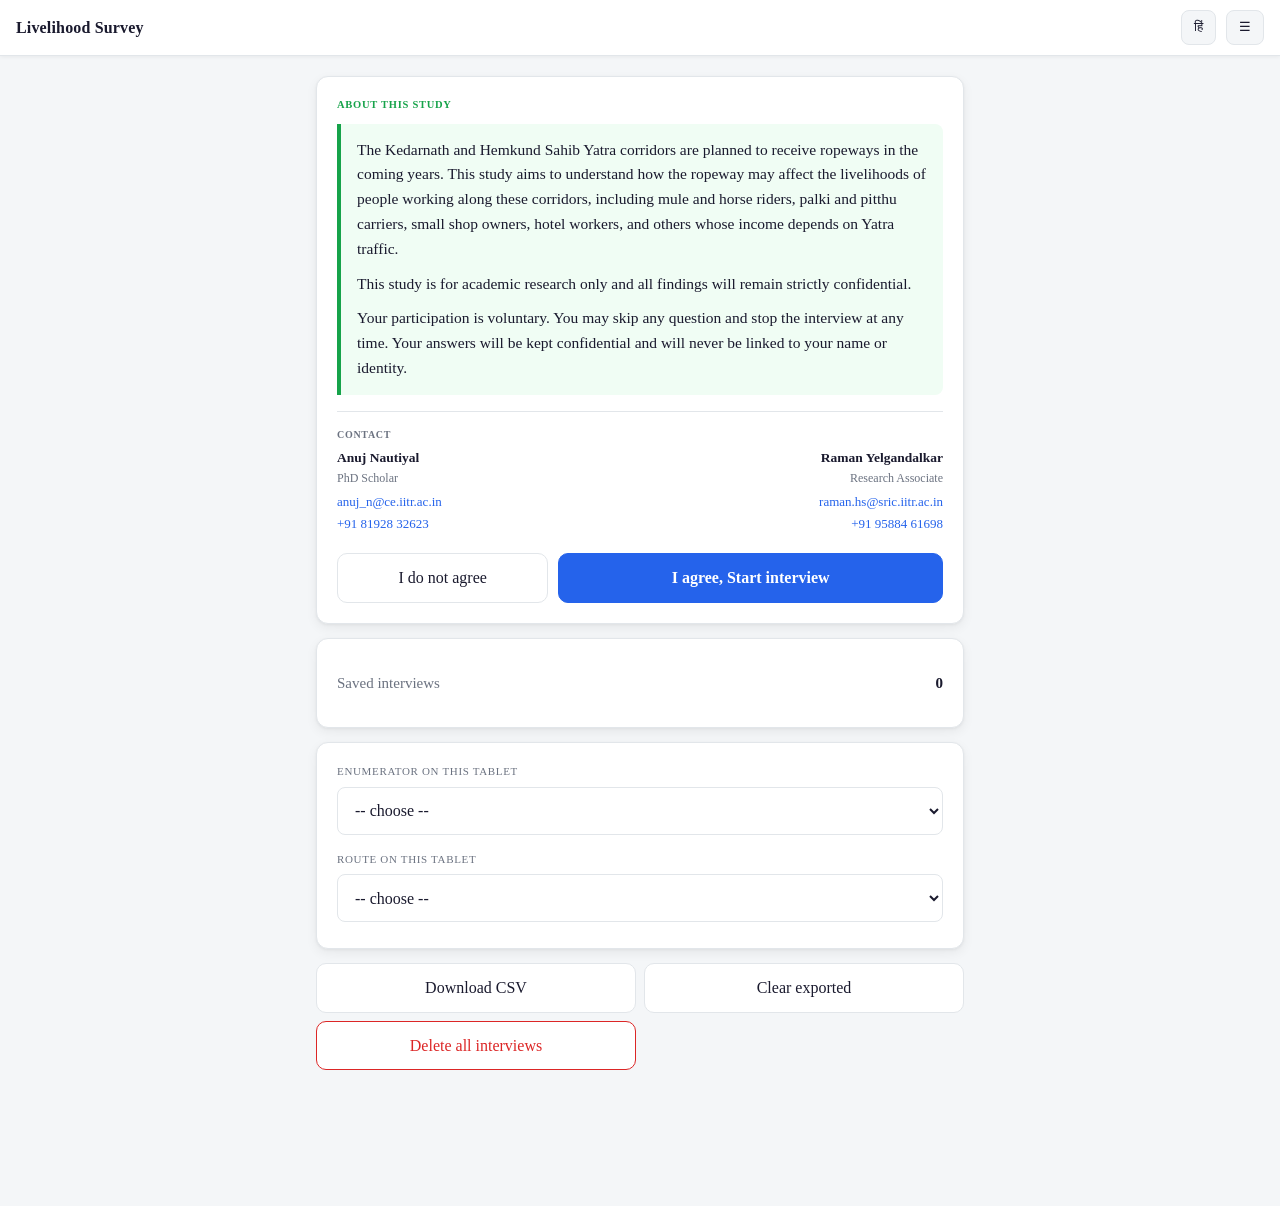
==== commit 9bbafcb0: "Questionnaire revision: 211 questions to 193, and the sheet keeps the old ones Worked through the 33" ====
--- a/docs/index.html
+++ b/docs/index.html
@@ -1,78 +1,28 @@
 <!doctype html>
-<html lang="hi" translate="no">
+<html lang="en" translate="no">
 <head>
 <meta charset="utf-8">
 <!-- Stop the browser offering to translate. A Hindi form auto-translated to English turns
      "पक्का" (permanent) into "Sure!" and "जमा पैसे से" (used savings) into "from the deposited
-     money" -- the reviewer then critiques wording that was never in the instrument. All three
+     money", the reviewer then critiques wording that was never in the instrument. All three
      signals are needed: Chrome honours the meta, Safari and Edge honour the attribute, and the
      class covers dynamically inserted text. -->
 <meta name="google" content="notranslate">
 <meta name="viewport" content="width=device-width,initial-scale=1,maximum-scale=1">
-<title>Kedarnath Yatra Worker Survey</title>
+<title>Livelihood Survey</title>
 <link rel="manifest" href="manifest.json">
 <meta name="theme-color" content="#1F3864">
 <meta name="mobile-web-app-capable" content="yes">
 <meta name="apple-mobile-web-app-capable" content="yes">
 <meta name="apple-mobile-web-app-status-bar-style" content="black-translucent">
-<meta name="apple-mobile-web-app-title" content="Kedarnath Survey">
+<meta name="apple-mobile-web-app-title" content="Livelihood Survey">
 <link rel="apple-touch-icon" href="icon-192.png">
 <link rel="icon" href="icon-192.png">
-<style>
-:root{--bg:#f6f7f9;--card:#fff;--ink:#16191d;--mut:#666e7a;--line:#d9dde3;--acc:#1f6feb;--warn:#b42318;--ok:#067647}
-*{box-sizing:border-box;-webkit-tap-highlight-color:transparent}
-body{margin:0;font:16px/1.5 system-ui,"Segoe UI",Roboto,"Nirmala UI",sans-serif;background:var(--bg);color:var(--ink)}
-header{position:sticky;top:0;z-index:9;background:var(--card);border-bottom:1px solid var(--line);padding:10px 14px;display:flex;align-items:center;gap:10px;flex-wrap:wrap}
-header b{font-size:15px}.grow{flex:1}
-button{font:inherit;padding:10px 14px;border:1px solid var(--line);background:var(--card);border-radius:8px;cursor:pointer}
-button.p{background:var(--acc);color:#fff;border-color:var(--acc)}
-button:disabled{opacity:.45}
-#bld{font-size:10px;color:var(--mut);letter-spacing:.04em;margin-left:6px;opacity:.75}
-#pend{font-size:13px;padding:4px 9px;border-radius:99px;background:#eef1f5;color:var(--mut)}
-#pend.hot{background:#fee4e2;color:var(--warn);font-weight:600}
-main{max-width:680px;margin:0 auto;padding:14px 14px 96px}
-.card{background:var(--card);border:1px solid var(--line);border-radius:12px;padding:16px;margin:0 0 12px}
-.qn{font-size:12px;color:var(--mut);letter-spacing:.04em}
-.qt{margin:6px 0 12px;font-size:17px}
-input[type=text],input[type=number]{width:100%;padding:13px;font:inherit;border:1px solid var(--line);border-radius:8px;background:#fff}
-input:focus{outline:2px solid var(--acc);border-color:var(--acc)}
-label.ch{display:flex;gap:11px;align-items:flex-start;padding:11px;border:1px solid var(--line);border-radius:8px;margin:0 0 7px;background:#fff}
-label.ch.on{border-color:var(--acc);background:#eff5ff}
-label.ch input{margin:3px 0 0}
-.err{color:var(--warn);font-size:14px;margin-top:7px}
-.opt{font-size:12px;color:var(--mut);margin-top:6px}
-/* Enumerator hint: how to CODE this question, never read to the respondent. Amber and rule-marked so
-   it is visibly a different kind of thing from the question above it and from the read-aloud intro,
-   which is blue. Three kinds of text on one screen need three unmistakable looks. */
-.hint{background:#fff8e6;border-left:4px solid #b78103;border-radius:0 6px 6px 0;padding:9px 11px;margin:0 0 11px;font-size:13.5px;color:#5c4708}
-.card.off{display:none}
-/* The consent script. Read verbatim, so it gets its own look -- green rule, larger text than a hint,
-   and the label says word for word. Three read-aloud registers on this form now: blue module intro
-   (read it), amber hint (do NOT read it), green consent (read it exactly). */
-.consent{background:#f0f7f0;border-left:4px solid var(--ok);border-radius:0 8px 8px 0;padding:13px 15px;margin:0 0 14px;font-size:15.5px}
-.consent p{margin:0 0 9px}.consent p:last-child{margin:0}
-.consent .lead{display:block;font-size:11.5px;color:var(--ok);text-transform:uppercase;letter-spacing:.06em;font-weight:600;margin-bottom:6px}
-.card.bad{border-color:var(--warn);box-shadow:0 0 0 1px var(--warn)}
-.mc{font-weight:400;text-transform:none;letter-spacing:0}
-.hint b{display:block;font-size:11px;text-transform:uppercase;letter-spacing:.06em;margin-bottom:3px;color:#8a6200}
-h2{font-size:15px;margin:22px 0 10px;color:var(--mut);text-transform:uppercase;letter-spacing:.06em}
-/* Read-aloud module introduction. Deliberately styled unlike a question card -- tinted, ruled down
-   the side, italic lead-in -- so an enumerator glancing at the screen can never mistake it for
-   something the respondent is meant to answer. */
-.intro{background:#eff5ff;border-left:4px solid var(--acc);border-radius:0 8px 8px 0;padding:12px 14px;margin:0 0 12px;font-size:15px}
-.intro .lead{display:block;font-size:12px;color:var(--acc);text-transform:uppercase;letter-spacing:.06em;margin-bottom:5px}
-footer{position:fixed;bottom:0;left:0;right:0;background:var(--card);border-top:1px solid var(--line);padding:10px 14px;display:flex;gap:10px;align-items:center;max-width:680px;margin:0 auto}
-#mprog{flex:1;text-align:center;font-size:13px;color:var(--mut)}
-footer button{flex:1}
-.mid{text-align:center;padding:40px 16px;color:var(--mut)}
-#upd{display:none;background:#fef0c7;border-bottom:1px solid #f5c344;color:#7a5b00;padding:9px 14px;font-size:14px;text-align:center}
-.big{font-size:20px;color:var(--ink);margin-bottom:8px}
-table{width:100%;border-collapse:collapse;font-size:14px}td{padding:7px 4px;border-bottom:1px solid var(--line)}
-</style></head>
+<link rel="stylesheet" href="style.css"></head>
 <body class="notranslate" translate="no">
 <header>
-  <b id="ttl">केदारनाथ सर्वेक्षण</b>
-  <span id="pend">0</span><span id="bld" title="build"></span>
+  <b id="ttl">Livelihood Survey</b>
+  <span id="bld" title="build"></span>
   <span class="grow"></span>
   <button id="lang">EN</button>
   <button id="menu">☰</button>
@@ -80,19 +30,19 @@
 <div id="upd"></div>
 <main id="app"></main>
 <footer id="nav" style="display:none">
-  <button id="back">← <span data-t="back">पीछे</span></button>
+  <button id="back">← <span data-t="back">Back</span></button>
   <span id="mprog"></span>
-  <button id="next" class="p"><span data-t="next">आगे</span> →</button>
+  <button id="next" class="p"><span data-t="next">Next</span> →</button>
 </footer>
 <script>
-const CFG = {"q":[{"n":"enum_id","m":"P","t":"one","en":"Which enumerator is doing this interview? (Select your own name before you approach anyone.)","hi":"सर्वेक्षक कौन है?","opt":false,"c":[[1,"Raman","रमन"],[2,"Rishit","ऋषित"],[3,"Tanmay","तन्मय"],[4,"Anuj","अनुज"]]},{"n":"site","m":"P","t":"one","en":"Which route is this interview on?","hi":"यह बातचीत किस मार्ग पर हो रही है?","opt":false,"c":[[1,"Kedarnath (Gaurikund to Kedarnath)","केदारनाथ (गौरीकुंड से केदारनाथ)"],[2,"Hemkund Sahib (Govindghat to Hemkund)","हेमकुंड साहिब (गोविंदघाट से हेमकुंड)"]]},{"n":"form_build","m":"P","t":"text","en":"Recorded automatically.","hi":"Recorded automatically.","opt":false},{"n":"consent","m":"P","t":"one","en":"Do you agree to take part?","hi":"क्या आप इसमें शामिल होना चाहते हैं?","opt":false,"c":[[0,"No","नहीं"],[1,"Yes","हाँ"]]},{"n":"age","m":"A","t":"dec","en":"How old are you? (completed years)","hi":"आपकी उम्र कितनी है? (पूरे साल)","opt":false,"con":"x >= 10 && x <= 90","cmsg_en":"Age must be between 10 and 90.","cmsg_hi":"उम्र 10 से 90 के बीच होनी चाहिए।"},{"n":"female","m":"A","t":"one","en":"Record sex; ask if unsure: are you male or female?","hi":"आप पुरुष हैं या महिला?","opt":false,"c":[[0,"Male","पुरुष"],[1,"Female","महिला"]]},{"n":"hoh_relation","m":"A","t":"one","en":"Who is the head of your household -- is it you, or someone else? If someone else, how are they related to you?","hi":"आपके घर का मुखिया कौन है — आप खुद, या कोई और? अगर कोई और है, तो वे आपके क्या लगते हैं?","opt":false,"c":[[1,"Self (respondent is the head)","मैं खुद मुखिया हूँ"],[2,"Husband","पति"],[3,"Wife","पत्नी"],[4,"Father","पिता"],[5,"Mother","माता"],[6,"Son","बेटा"],[7,"Daughter","बेटी"],[8,"Brother","भाई"],[9,"Sister","बहन"],[10,"Other male relative","कोई और पुरुष रिश्तेदार"],[11,"Other female relative","कोई और महिला रिश्तेदार"],[12,"Other, non-relative (male)","रिश्तेदार नहीं, पुरुष"],[13,"Other, non-relative (female)","रिश्तेदार नहीं, महिला"]]},{"n":"native_language","m":"A","t":"one","en":"What is your native language, the language you first learned at home?","hi":"आपकी मातृभाषा कौन सी है — वह भाषा जो आपने घर में सबसे पहले सीखी?","opt":false,"c":[[1,"Garhwali","गढ़वाली"],[2,"Kumaoni","कुमाऊँनी"],[3,"Hindi","हिंदी"],[4,"Nepali","नेपाली"],[5,"Bhojpuri","भोजपुरी"],[6,"Assamese","असमिया"],[7,"Bengali","बांग्ला"],[8,"Bodo","बोडो"],[9,"Dogri","डोगरी"],[10,"Gujarati","गुजराती"],[11,"Kannada","कन्नड़"],[12,"Kashmiri","कश्मीरी"],[13,"Konkani","कोंकणी"],[14,"Maithili","मैथिली"],[15,"Malayalam","मलयालम"],[16,"Manipuri (Meitei)","मणिपुरी (मैतेई)"],[17,"Marathi","मराठी"],[18,"Odia","ओड़िया"],[19,"Punjabi","पंजाबी"],[20,"Sanskrit","संस्कृत"],[21,"Santali","संताली"],[22,"Sindhi","सिंधी"],[23,"Tamil","तमिल"],[24,"Telugu","तेलुगु"],[25,"Urdu","उर्दू"],[96,"Other Indian language","कोई और भारतीय भाषा"],[97,"Other / foreign language","कोई और / विदेशी भाषा"]]},{"n":"native_language_other","m":"A","t":"text","en":"Which language is it? Write down exactly what they say.","hi":"वह कौन सी भाषा है? जैसा वे कहें वैसा ही लिख लीजिए।","opt":false,"rel":"V('native_language') == 96 || V('native_language') == 97"},{"n":"marital_status","m":"A","t":"one","en":"Are you currently married, never married, or widowed/divorced/separated?","hi":"क्या आपकी शादी हुई है, नहीं हुई है, या आप विधवा/विधुर या अलग हैं?","opt":false,"c":[[1,"Currently married","शादीशुदा"],[2,"Never married","शादी नहीं हुई"],[3,"Widowed/divorced/separated","विधवा/विधुर या अलग"]]},{"n":"knows_years_schooling","m":"A","t":"one","en":"Do you know exactly how many years of schooling you completed, counting from class 1?","hi":"क्या आपको ठीक-ठीक याद है कि आपने कितने साल पढ़ाई की, कक्षा 1 से गिनकर?","opt":false,"hn":"A level is NOT a No. If they answer '8th', '12th pass', 'ITI', 'BA', 'MA' -- code YES and convert it on the next screen. Code No only if they cannot say how far they went at all.","hnh":"क्लास या डिग्री बताना 'नहीं' नहीं है। अगर वे '8वीं', '12वीं पास', 'आईटीआई', 'बीए', 'एमए' बताएँ — हाँ लगाइए और अगली स्क्रीन पर साल गिनकर भरिए। 'नहीं' सिर्फ़ तब, जब वे यह बता ही न सकें कि कहाँ तक पढ़े हैं।","c":[[0,"No","नहीं"],[1,"Yes","हाँ"]]},{"n":"years_schooling","m":"A","t":"int","en":"How many years of schooling did you complete in total? (0 if none)","hi":"आपने कुल कितने साल पढ़ाई की? (अगर बिल्कुल नहीं पढ़े तो 0)","opt":false,"hn":"Enter a NUMBER counted from class 1, never a level. Class 1 to 12 = that class number. ITI or diploma after 10th = 12. Bachelors = 15, or 16 if the course ran four years -- ASK how long it ran. Masters = 17, or 18 after a four-year bachelors. If they dropped out part way through a year, count the completed years only.","hnh":"क्लास 1 से गिनकर संख्या भरिए, क्लास का नाम नहीं। क्लास 1 से 12 = वही संख्या। 10वीं के बाद आईटीआई या डिप्लोमा = 12। बीए/बीकॉम/बीएससी = 15, और चार साल का कोर्स हो तो 16 — कोर्स कितने साल का था, यह पूछिए। एमए/एमकॉम = 17, चार साल की डिग्री के बाद 18। साल बीच में छूटा हो तो पूरे किए साल ही गिनिए।","rel":"V('knows_years_schooling') == 1","con":"x >= 0 && x <= NUM('age') - 4","cmsg_en":"Years of schooling cannot be more than the respondent's age allows.","cmsg_hi":"Years of schooling cannot be more than the respondent's age allows."},{"n":"education_level_cat","m":"A","t":"one","en":"Which is closest: no formal education; some schooling but did not finish primary; finished primary but not secondary; or finished secondary or higher?","hi":"इनमें से कौन सा सबसे नज़दीक है: बिल्कुल नहीं पढ़े; थोड़ा पढ़े पर प्राइमरी पूरी नहीं की; प्राइमरी पूरी की पर दसवीं नहीं; या दसवीं या उससे ज़्यादा?","opt":false,"c":[[1,"No formal education","बिल्कुल नहीं पढ़े"],[2,"Some schooling, did not complete primary","थोड़ा पढ़े, प्राइमरी पूरी नहीं"],[3,"Completed primary but not secondary","प्राइमरी पूरी, दसवीं नहीं"],[4,"Completed secondary or higher","दसवीं या उससे ज़्यादा"],[98,"Prefer not to say","बताना नहीं चाहते"]],"rel":"V('knows_years_schooling') == 0"},{"n":"hhsize","m":"A","t":"int","en":"How many members live in your household, including you?","hi":"आपके घर में आपको मिलाकर कुल कितने लोग रहते हैं?","opt":false,"con":"x >= 1 && x <= 30","cmsg_en":"Household size must be between 1 and 30.","cmsg_hi":"घर के लोग 1 से 30 के बीच होने चाहिए।"},{"n":"any_member_6yr_schooling","m":"A","t":"one","en":"Counting everyone in your household aged 10 or above, has at least one of them finished six years of schooling or more?","hi":"आपके घर में 10 साल या उससे बड़े सभी लोगों में से, क्या कम से कम एक ने छह साल या उससे ज़्यादा पढ़ाई पूरी की है?","opt":false,"hn":"The respondent is himself a household member. If HE has six years or more the answer is Yes -- do not send him looking for someone else. The screen is skipped automatically wherever his own answer already settles it.","hnh":"ख़ुद उत्तरदाता भी घर का सदस्य है। अगर उन्हीं के 6 साल या उससे ज़्यादा हैं तो जवाब हाँ है — किसी और का हिसाब न लगवाइए। जहाँ उनका अपना जवाब ही यह तय कर देता है, वहाँ यह स्क्रीन अपने आप छूट जाती है।","c":[[0,"No","नहीं"],[1,"Yes","हाँ"]],"rel":"V('knows_years_schooling') == 1 && V('years_schooling') < 6 || V('knows_years_schooling') == 0 && V('education_level_cat') != 4"},{"n":"family_structure","m":"A","t":"one","en":"Is your family nuclear -- just you, your spouse and unmarried children -- or joint, living with parents, married siblings or other extended family? (Say single-member if you live alone.)","hi":"आपका परिवार छोटा है — सिर्फ़ आप, पति/पत्नी और बिन ब्याहे बच्चे — या बड़ा, यानी माँ-बाप, भाई-भाभी या और रिश्तेदार साथ रहते हैं? (अगर अकेले रहते हैं तो वह बताइए।)","opt":false,"c":[[1,"Nuclear (you, spouse and unmarried children only)","छोटा परिवार (आप, पति/पत्नी और बिन ब्याहे बच्चे)"],[2,"Joint (living with parents, married siblings or other extended family)","बड़ा परिवार (माँ-बाप, ब्याहे भाई-बहन या और रिश्तेदार साथ)"],[3,"Single-member household","अकेले रहते हैं"]]},{"n":"n_earners","m":"A","t":"int","en":"How many of them, including you, earn money?","hi":"इनमें से कितने लोग, आपको मिलाकर, पैसा कमाते हैं?","opt":false,"con":"x >= 1 && x <= NUM('hhsize')","cmsg_en":"Cannot be more than the number of people in the household.","cmsg_hi":"घर के लोगों की संख्या से ज़्यादा नहीं हो सकता।"},{"n":"main_income_earner","m":"A","t":"one","en":"Among those who earn money, are you the main income earner in your household?","hi":"जो लोग कमाते हैं, उनमें सबसे ज़्यादा कमाने वाले आप ही हैं?","opt":false,"c":[[0,"No","नहीं"],[1,"Yes","हाँ"]],"rel":"V('n_earners') > 1"},{"n":"n_children_u6","m":"A","t":"int","en":"How many of them are children under 6 years old?","hi":"इनमें 6 साल से छोटे बच्चे कितने हैं?","opt":false,"con":"x >= 0 && x <= NUM('hhsize') - 1","cmsg_en":"Cannot be more than the household size minus the respondent.","cmsg_hi":"घर के लोगों में से आपको छोड़कर, उससे ज़्यादा नहीं हो सकता।"},{"n":"n_children_6_14","m":"A","t":"int","en":"And how many are aged 6 to 14?","hi":"और 6 से 14 साल के कितने हैं?","opt":false,"con":"x >= 0 && x + NUM('n_children_u6') <= NUM('hhsize') - 1","cmsg_en":"The two groups of children together cannot exceed the household size minus the respondent.","cmsg_hi":"दोनों मिलाकर, घर के लोगों में से आपको छोड़कर, उससे ज़्यादा नहीं हो सकते।"},{"n":"n_children_out_school","m":"A","t":"int","en":"How many of these children do not go to school now?","hi":"इन बच्चों में कितने अभी स्कूल नहीं जाते?","opt":false,"rel":"V('n_children_6_14') > 0","con":"x >= 0 && x <= NUM('n_children_6_14')","cmsg_en":"Cannot be more than the number of children aged 6 to 14.","cmsg_hi":"6 से 14 साल के बच्चों से ज़्यादा नहीं हो सकता।"},{"n":"occupation","m":"B","t":"one","en":"What is your main work during the Yatra season? Ask what they do and code the closest group; do not read the list aloud unless needed.","hi":"यात्रा के मौसम में आपका मुख्य काम क्या है?","opt":false,"c":[[1,"Pony/mule worker (works the animals, does not own them)","घोड़े/खच्चर वाला (जानवर चलाते हैं, मालिक नहीं)"],[2,"Pony/mule owner (owns the animals)","घोड़े/खच्चर का मालिक"],[3,"Porter (carries on own back/shoulders - goods, luggage, or a person in a kandi)","पोर्टर/कुली (अपनी पीठ या कंधे पर — सामान या कंडी में कोई व्यक्ति)"],[4,"Palki / dandi bearer (carries a person on a palanquin, as part of a team)","पालकी / डंडी वाला (पालकी पर व्यक्ति, कई लोग मिलकर)"],[5,"Dhaba, tea stall or food stall WORKER (prepared food or tea)","ढाबा, चाय या खाने की दुकान में काम (बना हुआ खाना या चाय)"],[6,"Dhaba, tea stall or food stall OWNER (prepared food or tea)","ढाबा, चाय या खाने की दुकान का मालिक"],[7,"Shop WORKER (goods: prasad, puja items, clothes, general store)","दुकान में काम (सामान: प्रसाद, पूजा का सामान, कपड़े, परचून)"],[8,"Shop OWNER (goods, not prepared food)","दुकान का मालिक (सामान, बना हुआ खाना नहीं)"],[9,"Hotel / lodge WORKER","होटल / लॉज में काम"],[10,"Hotel / lodge OWNER","होटल / लॉज का मालिक"],[11,"Driver (any motor vehicle)","ड्राइवर (कोई भी गाड़ी)"],[12,"Guide","गाइड"],[13,"Wage labourer (construction, loading, odd jobs)","दिहाड़ी मज़दूर (निर्माण, सामान चढ़ाना, फुटकर काम)"],[14,"Other","कोई और"]]},{"n":"occupation_detail","m":"B","t":"text","en":"In your own words, what exactly is your main work here? Write down what they say -- what they actually do, and who for. Do not tick a box for this one.","hi":"अपने शब्दों में बताइए, यहाँ आपका मुख्य काम ठीक-ठीक क्या है? आप करते क्या हैं, और किसके लिए?","opt":false},{"n":"employment_type","m":"B","t":"one","en":"In this main work, are you: working on your own account without hired workers; running a business with hired workers; a regular monthly wage-earner; or a daily/casual wage-earner?","hi":"इस काम में आप क्या हैं: अपना काम खुद करते हैं और कोई नौकर नहीं रखते; अपना काम है और दूसरों को काम पर रखते हैं; महीने की पक्की तनख़्वाह पाते हैं; या दिहाड़ी पर काम करते हैं?","opt":false,"c":[[1,"Own-account (self-employed, no hired workers)","अपना काम, कोई नौकर नहीं"],[2,"Employer/business owner (self-employed)","मालिक, दूसरों को काम पर रखते हैं"],[3,"Regular wage or salary","महीने की पक्की तनख़्वाह"],[4,"Casual or daily wage labour","दिहाड़ी या रोज़ की मज़दूरी"],[5,"Unpaid family worker","घर के काम में बिना पैसे के हाथ बँटाते हैं"]]},{"n":"n_other_activities","m":"B","t":"int","en":"Besides your main work, how many OTHER paid activities or income-generating activities do you have? (0 if none. For example, a shop owner who also rents out a pony and drives in the off-season would say 2.)","hi":"अपने मुख्य काम के अलावा, आप और कितने काम करते हैं जिनसे पैसा आता है? (अगर कोई नहीं तो 0। जैसे, दुकान वाला जो घोड़ा भी किराये पर देता है और जाड़ों में गाड़ी चलाता है, वह 2 बताएगा।)","opt":false,"con":"x >= 0 && x <= 6","cmsg_en":"Must be between 0 and 6.","cmsg_hi":"0 से 6 के बीच होना चाहिए।"},{"n":"other_activity_types","m":"B","t":"multi","en":"Which ones are they? Check every one that applies. Ask and code the closest group for each; do not read the list aloud unless needed.","hi":"वे कौन-कौन से काम हैं? जो-जो लागू हो, सब बताइए।","opt":false,"cfx":"occupation","c":[[1,"Pony/mule worker (works the animals, does not own them)","घोड़े/खच्चर वाला (जानवर चलाते हैं, मालिक नहीं)"],[2,"Pony/mule owner (owns the animals)","घोड़े/खच्चर का मालिक"],[3,"Porter (carries on own back/shoulders - goods, luggage, or a person in a kandi)","पोर्टर/कुली (अपनी पीठ या कंधे पर — सामान या कंडी में कोई व्यक्ति)"],[4,"Palki / dandi bearer (carries a person on a palanquin, as part of a team)","पालकी / डंडी वाला (पालकी पर व्यक्ति, कई लोग मिलकर)"],[5,"Dhaba, tea stall or food stall WORKER (prepared food or tea)","ढाबा, चाय या खाने की दुकान में काम (बना हुआ खाना या चाय)"],[6,"Dhaba, tea stall or food stall OWNER (prepared food or tea)","ढाबा, चाय या खाने की दुकान का मालिक"],[7,"Shop WORKER (goods: prasad, puja items, clothes, general store)","दुकान में काम (सामान: प्रसाद, पूजा का सामान, कपड़े, परचून)"],[8,"Shop OWNER (goods, not prepared food)","दुकान का मालिक (सामान, बना हुआ खाना नहीं)"],[9,"Hotel / lodge WORKER","होटल / लॉज में काम"],[10,"Hotel / lodge OWNER","होटल / लॉज का मालिक"],[11,"Driver (any motor vehicle)","ड्राइवर (कोई भी गाड़ी)"],[12,"Guide","गाइड"],[13,"Wage labourer (construction, loading, odd jobs)","दिहाड़ी मज़दूर (निर्माण, सामान चढ़ाना, फुटकर काम)"],[14,"Other","कोई और"]],"rel":"V('n_other_activities') > 0"},{"n":"other_activity_income_pm","m":"B","t":"int","en":"Taking all of that other work together, about how much do you usually earn from it in a month? (Rs)","hi":"वह सारा दूसरा काम मिलाकर, महीने में लगभग कितना कमा लेते हैं? (रुपये)","opt":false,"rel":"V('n_other_activities') > 0","con":"x >= 0","cmsg_en":"Earnings cannot be negative.","cmsg_hi":"Earnings cannot be negative."},{"n":"years_in_yatra_work","m":"B","t":"int","en":"How many Yatra seasons have you worked in this kind of work?","hi":"आप कितने यात्रा सीज़न से यह काम कर रहे हैं?","opt":false,"con":"x >= 0 && x <= NUM('age') - 10","cmsg_en":"More Yatra seasons than the respondent's age allows.","cmsg_hi":"More Yatra seasons than the respondent's age allows."},{"n":"hours_day_yatra","m":"B","t":"int","en":"In the Yatra season, on a normal working day, how many hours do you work in total, across all your work?","hi":"यात्रा के मौसम में, आम दिन में आप कुल कितने घंटे काम करते हैं, सारे कामों को मिलाकर?","opt":false,"con":"x >= 1 && x <= 18","cmsg_en":"Hours a day must be between 1 and 18.","cmsg_hi":"दिन के घंटे 1 से 18 के बीच होने चाहिए।"},{"n":"days_week_yatra","m":"B","t":"int","en":"How many days a week do you usually work in the season?","hi":"सीज़न में आप हफ़्ते में कितने दिन काम करते हैं?","opt":false,"con":"x >= 1 && x <= 7","cmsg_en":"Days a week must be between 1 and 7.","cmsg_hi":"हफ़्ते के दिन 1 से 7 के बीच होने चाहिए।"},{"n":"prev_occ_change","m":"B","t":"one","en":"In the last ten years, did you change your main kind of work?","hi":"पिछले दस साल में, क्या आपने अपना मुख्य काम बदला?","opt":false,"c":[[0,"No","नहीं"],[1,"Yes","हाँ"]]},{"n":"prev_occ","m":"B","t":"text","en":"What was your previous main work? Write down exactly what they say, in their words -- do not pick from a list.","hi":"इससे पहले आपका मुख्य काम क्या था?","opt":false,"rel":"V('prev_occ_change') == 1"},{"n":"target_occ","m":"B","t":"text","en":"If you could not continue this work at all, what work would you move to instead? Write down exactly what they say, in their words -- do not pick from a list, and do not prompt with examples.","hi":"अगर यह काम बिल्कुल बंद हो जाए, तो आप कौन सा काम करेंगे?","opt":false},{"n":"prev_occ_reason","m":"B","t":"one","en":"What was the main reason you changed?","hi":"काम बदलने की मुख्य वजह क्या थी?","opt":false,"c":[[1,"Better income","ज़्यादा कमाई"],[2,"Lost the previous work","पहला काम छूट गया"],[3,"Work ended with the season","मौसम के साथ काम ख़त्म हो गया"],[4,"Family reasons","घर की वजह से"],[5,"Health or injury","सेहत या चोट"],[6,"Other","कोई और वजह"]],"rel":"V('prev_occ_change') == 1"},{"n":"training_received","m":"B","t":"one","en":"Apart from school and college, have you ever completed any training course or apprenticeship?","hi":"स्कूल और कॉलेज की पढ़ाई छोड़कर, क्या आपने कभी कोई ट्रेनिंग या सीखने का कोर्स पूरा किया है?","opt":false,"c":[[0,"No","नहीं"],[1,"Yes","हाँ"]]},{"n":"status_m5","m":"C","t":"one","en":"In May, what was your main work or activity?","hi":"मई में आपका मुख्य काम या काम-धंधा क्या था?","opt":false,"c":[[1,"Yatra work, or getting ready for the season","यात्रा का काम, या उसकी तैयारी"],[2,"Farming (crops)","खेती (फ़सल)"],[3,"Livestock (animals)","पशुपालन (जानवर)"],[4,"Casual or daily wage labour","दिहाड़ी या रोज़ की मज़दूरी"],[5,"Construction work","निर्माण (बिल्डिंग) का काम"],[6,"Own small shop, stall or trade","अपनी छोटी दुकान, खोखा या धंधा"],[7,"Salaried job","तनख़्वाह वाली नौकरी"],[8,"No paid work","कोई पैसे वाला काम नहीं"]]},{"n":"status_m6","m":"C","t":"one","en":"In June, what was your main work or activity?","hi":"जून में आपका मुख्य काम या काम-धंधा क्या था?","opt":false,"c":[[1,"Yatra work, or getting ready for the season","यात्रा का काम, या उसकी तैयारी"],[2,"Farming (crops)","खेती (फ़सल)"],[3,"Livestock (animals)","पशुपालन (जानवर)"],[4,"Casual or daily wage labour","दिहाड़ी या रोज़ की मज़दूरी"],[5,"Construction work","निर्माण (बिल्डिंग) का काम"],[6,"Own small shop, stall or trade","अपनी छोटी दुकान, खोखा या धंधा"],[7,"Salaried job","तनख़्वाह वाली नौकरी"],[8,"No paid work","कोई पैसे वाला काम नहीं"]]},{"n":"status_m7","m":"C","t":"one","en":"In July, what was your main work or activity?","hi":"जुलाई में आपका मुख्य काम या काम-धंधा क्या था?","opt":false,"c":[[1,"Yatra work, or getting ready for the season","यात्रा का काम, या उसकी तैयारी"],[2,"Farming (crops)","खेती (फ़सल)"],[3,"Livestock (animals)","पशुपालन (जानवर)"],[4,"Casual or daily wage labour","दिहाड़ी या रोज़ की मज़दूरी"],[5,"Construction work","निर्माण (बिल्डिंग) का काम"],[6,"Own small shop, stall or trade","अपनी छोटी दुकान, खोखा या धंधा"],[7,"Salaried job","तनख़्वाह वाली नौकरी"],[8,"No paid work","कोई पैसे वाला काम नहीं"]]},{"n":"status_m8","m":"C","t":"one","en":"In August, what was your main work or activity?","hi":"अगस्त में आपका मुख्य काम या काम-धंधा क्या था?","opt":false,"c":[[1,"Yatra work, or getting ready for the season","यात्रा का काम, या उसकी तैयारी"],[2,"Farming (crops)","खेती (फ़सल)"],[3,"Livestock (animals)","पशुपालन (जानवर)"],[4,"Casual or daily wage labour","दिहाड़ी या रोज़ की मज़दूरी"],[5,"Construction work","निर्माण (बिल्डिंग) का काम"],[6,"Own small shop, stall or trade","अपनी छोटी दुकान, खोखा या धंधा"],[7,"Salaried job","तनख़्वाह वाली नौकरी"],[8,"No paid work","कोई पैसे वाला काम नहीं"]]},{"n":"status_m9","m":"C","t":"one","en":"In September, what was your main work or activity?","hi":"सितंबर में आपका मुख्य काम या काम-धंधा क्या था?","opt":false,"c":[[1,"Yatra work, or getting ready for the season","यात्रा का काम, या उसकी तैयारी"],[2,"Farming (crops)","खेती (फ़सल)"],[3,"Livestock (animals)","पशुपालन (जानवर)"],[4,"Casual or daily wage labour","दिहाड़ी या रोज़ की मज़दूरी"],[5,"Construction work","निर्माण (बिल्डिंग) का काम"],[6,"Own small shop, stall or trade","अपनी छोटी दुकान, खोखा या धंधा"],[7,"Salaried job","तनख़्वाह वाली नौकरी"],[8,"No paid work","कोई पैसे वाला काम नहीं"]]},{"n":"status_m10","m":"C","t":"one","en":"In October, what was your main work or activity?","hi":"अक्टूबर में आपका मुख्य काम या काम-धंधा क्या था?","opt":false,"c":[[1,"Yatra work, or getting ready for the season","यात्रा का काम, या उसकी तैयारी"],[2,"Farming (crops)","खेती (फ़सल)"],[3,"Livestock (animals)","पशुपालन (जानवर)"],[4,"Casual or daily wage labour","दिहाड़ी या रोज़ की मज़दूरी"],[5,"Construction work","निर्माण (बिल्डिंग) का काम"],[6,"Own small shop, stall or trade","अपनी छोटी दुकान, खोखा या धंधा"],[7,"Salaried job","तनख़्वाह वाली नौकरी"],[8,"No paid work","कोई पैसे वाला काम नहीं"]]},{"n":"status_m11","m":"C","t":"one","en":"In November, what was your main work or activity?","hi":"नवंबर में आपका मुख्य काम या काम-धंधा क्या था?","opt":false,"c":[[1,"Yatra work, or getting ready for the season","यात्रा का काम, या उसकी तैयारी"],[2,"Farming (crops)","खेती (फ़सल)"],[3,"Livestock (animals)","पशुपालन (जानवर)"],[4,"Casual or daily wage labour","दिहाड़ी या रोज़ की मज़दूरी"],[5,"Construction work","निर्माण (बिल्डिंग) का काम"],[6,"Own small shop, stall or trade","अपनी छोटी दुकान, खोखा या धंधा"],[7,"Salaried job","तनख़्वाह वाली नौकरी"],[8,"No paid work","कोई पैसे वाला काम नहीं"]]},{"n":"status_m12","m":"C","t":"one","en":"In December, what was your main work or activity?","hi":"दिसंबर में आपका मुख्य काम या काम-धंधा क्या था?","opt":false,"c":[[1,"Yatra work, or getting ready for the season","यात्रा का काम, या उसकी तैयारी"],[2,"Farming (crops)","खेती (फ़सल)"],[3,"Livestock (animals)","पशुपालन (जानवर)"],[4,"Casual or daily wage labour","दिहाड़ी या रोज़ की मज़दूरी"],[5,"Construction work","निर्माण (बिल्डिंग) का काम"],[6,"Own small shop, stall or trade","अपनी छोटी दुकान, खोखा या धंधा"],[7,"Salaried job","तनख़्वाह वाली नौकरी"],[8,"No paid work","कोई पैसे वाला काम नहीं"]]},{"n":"status_m1","m":"C","t":"one","en":"In January, what was your main work or activity?","hi":"जनवरी में आपका मुख्य काम या काम-धंधा क्या था?","opt":false,"c":[[1,"Yatra work, or getting ready for the season","यात्रा का काम, या उसकी तैयारी"],[2,"Farming (crops)","खेती (फ़सल)"],[3,"Livestock (animals)","पशुपालन (जानवर)"],[4,"Casual or daily wage labour","दिहाड़ी या रोज़ की मज़दूरी"],[5,"Construction work","निर्माण (बिल्डिंग) का काम"],[6,"Own small shop, stall or trade","अपनी छोटी दुकान, खोखा या धंधा"],[7,"Salaried job","तनख़्वाह वाली नौकरी"],[8,"No paid work","कोई पैसे वाला काम नहीं"]]},{"n":"status_m2","m":"C","t":"one","en":"In February, what was your main work or activity?","hi":"फ़रवरी में आपका मुख्य काम या काम-धंधा क्या था?","opt":false,"c":[[1,"Yatra work, or getting ready for the season","यात्रा का काम, या उसकी तैयारी"],[2,"Farming (crops)","खेती (फ़सल)"],[3,"Livestock (animals)","पशुपालन (जानवर)"],[4,"Casual or daily wage labour","दिहाड़ी या रोज़ की मज़दूरी"],[5,"Construction work","निर्माण (बिल्डिंग) का काम"],[6,"Own small shop, stall or trade","अपनी छोटी दुकान, खोखा या धंधा"],[7,"Salaried job","तनख़्वाह वाली नौकरी"],[8,"No paid work","कोई पैसे वाला काम नहीं"]]},{"n":"status_m3","m":"C","t":"one","en":"In March, what was your main work or activity?","hi":"मार्च में आपका मुख्य काम या काम-धंधा क्या था?","opt":false,"c":[[1,"Yatra work, or getting ready for the season","यात्रा का काम, या उसकी तैयारी"],[2,"Farming (crops)","खेती (फ़सल)"],[3,"Livestock (animals)","पशुपालन (जानवर)"],[4,"Casual or daily wage labour","दिहाड़ी या रोज़ की मज़दूरी"],[5,"Construction work","निर्माण (बिल्डिंग) का काम"],[6,"Own small shop, stall or trade","अपनी छोटी दुकान, खोखा या धंधा"],[7,"Salaried job","तनख़्वाह वाली नौकरी"],[8,"No paid work","कोई पैसे वाला काम नहीं"]]},{"n":"status_m4","m":"C","t":"one","en":"In April, what was your main work or activity?","hi":"अप्रैल में आपका मुख्य काम या काम-धंधा क्या था?","opt":false,"c":[[1,"Yatra work, or getting ready for the season","यात्रा का काम, या उसकी तैयारी"],[2,"Farming (crops)","खेती (फ़सल)"],[3,"Livestock (animals)","पशुपालन (जानवर)"],[4,"Casual or daily wage labour","दिहाड़ी या रोज़ की मज़दूरी"],[5,"Construction work","निर्माण (बिल्डिंग) का काम"],[6,"Own small shop, stall or trade","अपनी छोटी दुकान, खोखा या धंधा"],[7,"Salaried job","तनख़्वाह वाली नौकरी"],[8,"No paid work","कोई पैसे वाला काम नहीं"]]},{"n":"knows_monthly_income","m":"C","t":"one","en":"Can you tell me roughly what you earned in each month of the past year, or would it be easier to give one total for the whole year?","hi":"क्या आप हर महीने की कमाई अलग-अलग बता सकते हैं, या पूरे साल का एक जोड़ बताना आसान रहेगा?","opt":false,"c":[[1,"Month by month","हर महीने का अलग-अलग"],[0,"One total for the whole year","पूरे साल का एक जोड़"]]},{"n":"income_m5","m":"C","t":"int","en":"How much did you earn from all your work in May, after costs? (Rs)","hi":"मई में सारे काम से ख़र्चा निकालकर आपने कितना कमाया? (रुपये)","opt":true,"rel":"V('knows_monthly_income') == 1 && V('status_m5') != 8","con":"x >= 0","cmsg_en":"Earnings cannot be negative.","cmsg_hi":"Earnings cannot be negative."},{"n":"income_m6","m":"C","t":"int","en":"How much did you earn from all your work in June, after costs? (Rs)","hi":"जून में सारे काम से ख़र्चा निकालकर आपने कितना कमाया? (रुपये)","opt":true,"rel":"V('knows_monthly_income') == 1 && V('status_m6') != 8","con":"x >= 0","cmsg_en":"Earnings cannot be negative.","cmsg_hi":"Earnings cannot be negative."},{"n":"income_m7","m":"C","t":"int","en":"How much did you earn from all your work in July, after costs? (Rs)","hi":"जुलाई में सारे काम से ख़र्चा निकालकर आपने कितना कमाया? (रुपये)","opt":true,"rel":"V('knows_monthly_income') == 1 && V('status_m7') != 8","con":"x >= 0","cmsg_en":"Earnings cannot be negative.","cmsg_hi":"Earnings cannot be negative."},{"n":"income_m8","m":"C","t":"int","en":"How much did you earn from all your work in August, after costs? (Rs)","hi":"अगस्त में सारे काम से ख़र्चा निकालकर आपने कितना कमाया? (रुपये)","opt":true,"rel":"V('knows_monthly_income') == 1 && V('status_m8') != 8","con":"x >= 0","cmsg_en":"Earnings cannot be negative.","cmsg_hi":"Earnings cannot be negative."},{"n":"income_m9","m":"C","t":"int","en":"How much did you earn from all your work in September, after costs? (Rs)","hi":"सितंबर में सारे काम से ख़र्चा निकालकर आपने कितना कमाया? (रुपये)","opt":true,"rel":"V('knows_monthly_income') == 1 && V('status_m9') != 8","con":"x >= 0","cmsg_en":"Earnings cannot be negative.","cmsg_hi":"Earnings cannot be negative."},{"n":"income_m10","m":"C","t":"int","en":"How much did you earn from all your work in October, after costs? (Rs)","hi":"अक्टूबर में सारे काम से ख़र्चा निकालकर आपने कितना कमाया? (रुपये)","opt":true,"rel":"V('knows_monthly_income') == 1 && V('status_m10') != 8","con":"x >= 0","cmsg_en":"Earnings cannot be negative.","cmsg_hi":"Earnings cannot be negative."},{"n":"income_m11","m":"C","t":"int","en":"How much did you earn from all your work in November, after costs? (Rs)","hi":"नवंबर में सारे काम से ख़र्चा निकालकर आपने कितना कमाया? (रुपये)","opt":true,"rel":"V('knows_monthly_income') == 1 && V('status_m11') != 8","con":"x >= 0","cmsg_en":"Earnings cannot be negative.","cmsg_hi":"Earnings cannot be negative."},{"n":"income_m12","m":"C","t":"int","en":"How much did you earn from all your work in December, after costs? (Rs)","hi":"दिसंबर में सारे काम से ख़र्चा निकालकर आपने कितना कमाया? (रुपये)","opt":true,"rel":"V('knows_monthly_income') == 1 && V('status_m12') != 8","con":"x >= 0","cmsg_en":"Earnings cannot be negative.","cmsg_hi":"Earnings cannot be negative."},{"n":"income_m1","m":"C","t":"int","en":"How much did you earn from all your work in January, after costs? (Rs)","hi":"जनवरी में सारे काम से ख़र्चा निकालकर आपने कितना कमाया? (रुपये)","opt":true,"rel":"V('knows_monthly_income') == 1 && V('status_m1') != 8","con":"x >= 0","cmsg_en":"Earnings cannot be negative.","cmsg_hi":"Earnings cannot be negative."},{"n":"income_m2","m":"C","t":"int","en":"How much did you earn from all your work in February, after costs? (Rs)","hi":"फ़रवरी में सारे काम से ख़र्चा निकालकर आपने कितना कमाया? (रुपये)","opt":true,"rel":"V('knows_monthly_income') == 1 && V('status_m2') != 8","con":"x >= 0","cmsg_en":"Earnings cannot be negative.","cmsg_hi":"Earnings cannot be negative."},{"n":"income_m3","m":"C","t":"int","en":"How much did you earn from all your work in March, after costs? (Rs)","hi":"मार्च में सारे काम से ख़र्चा निकालकर आपने कितना कमाया? (रुपये)","opt":true,"rel":"V('knows_monthly_income') == 1 && V('status_m3') != 8","con":"x >= 0","cmsg_en":"Earnings cannot be negative.","cmsg_hi":"Earnings cannot be negative."},{"n":"income_m4","m":"C","t":"int","en":"How much did you earn from all your work in April, after costs? (Rs)","hi":"अप्रैल में सारे काम से ख़र्चा निकालकर आपने कितना कमाया? (रुपये)","opt":true,"rel":"V('knows_monthly_income') == 1 && V('status_m4') != 8","con":"x >= 0","cmsg_en":"Earnings cannot be negative.","cmsg_hi":"Earnings cannot be negative."},{"n":"income_annual_total","m":"C","t":"int","en":"Thinking of the whole past year, about how much did you earn in total from all your work, after costs? (Rs)","hi":"पूरे पिछले साल को मिलाकर, सारे काम से ख़र्चा निकालकर आपने कुल कितना कमाया? (रुपये)","opt":true,"rel":"V('knows_monthly_income') == 0"},{"n":"pct_income_yatra","m":"C","t":"int","en":"Out of every 100 rupees you earned in the whole year, how many came from your Yatra work? (The rest is counted as coming from your other work.)","hi":"पूरे साल में आपने जो 100 रुपये कमाए, उनमें से कितने यात्रा के काम से आए? (बाकी दूसरे काम का माना जाएगा।)","opt":true,"rel":"V('knows_monthly_income') == 0","con":"x >= 0 && x <= 100","cmsg_en":"Must be between 0 and 100 out of every 100 rupees.","cmsg_hi":"हर 100 रुपये में से 0 से 100 के बीच होना चाहिए।"},{"n":"remit_out_yatra_pm","m":"C","t":"int","en":"In a normal month during the Yatra season, how much money do you usually send to family or others living elsewhere? (Rs, 0 if none)","hi":"यात्रा के मौसम के आम महीने में, आप घर या कहीं और रहने वालों को कितना पैसा भेजते हैं? (रुपये, न भेजते हों तो 0)","opt":false},{"n":"remit_out_offseason_pm","m":"C","t":"int","en":"In a normal month when the Yatra is closed, how much do you usually send? (Rs, 0 if none)","hi":"जब यात्रा बंद रहती है, उस आम महीने में कितना भेजते हैं? (रुपये, न भेजते हों तो 0)","opt":false},{"n":"remit_mode","m":"C","t":"one","en":"How do you usually send it?","hi":"आप पैसा आम तौर पर कैसे भेजते हैं?","opt":false,"c":[[1,"From my own phone (UPI or net banking)","अपने फ़ोन से (UPI या नेट बैंकिंग)"],[2,"In person at a bank branch or bank mitra / CSP","ख़ुद जाकर बैंक शाखा या बैंक मित्र / CSP पर"],[3,"Money order or post office","मनीऑर्डर या डाकघर से"],[4,"Sent with someone going home","घर जा रहे किसी के हाथ"],[5,"Carried it myself","ख़ुद लेकर गए"],[6,"Through an agent or middleman","किसी एजेंट या बिचौलिए के ज़रिए"],[7,"Other","कोई और तरीक़ा"]],"rel":"V('remit_out_yatra_pm') > 0 || V('remit_out_offseason_pm') > 0"},{"n":"remit_in_yatra_pm","m":"C","t":"int","en":"In a normal month during the Yatra season, how much money do you usually receive from family or others? (Rs, 0 if none)","hi":"यात्रा के मौसम के आम महीने में, घरवालों या किसी और से आपको कितना पैसा मिलता है? (रुपये, न मिलता हो तो 0)","opt":false},{"n":"remit_in_offseason_pm","m":"C","t":"int","en":"In a normal month when the Yatra is closed, how much do you usually receive? (Rs, 0 if none)","hi":"जब यात्रा बंद रहती है, उस आम महीने में कितना मिलता है? (रुपये, न मिलता हो तो 0)","opt":false},{"n":"hours_day_offseason","m":"C","t":"int","en":"In the months when the Yatra is closed and you are doing other work, on a normal working day, how many hours do you work in total?","hi":"जिन महीनों में यात्रा बंद रहती है और आप कोई दूसरा काम करते हैं, उनमें आम दिन में आप कुल कितने घंटे काम करते हैं?","opt":false,"rel":"V('calc_offseason_work') > 0","con":"x >= 1 && x <= 18","cmsg_en":"Hours a day must be between 1 and 18.","cmsg_hi":"दिन के घंटे 1 से 18 के बीच होने चाहिए।"},{"n":"days_week_offseason","m":"C","t":"int","en":"In those months, how many days a week do you usually work?","hi":"उन महीनों में आप हफ़्ते में कितने दिन काम करते हैं?","opt":false,"rel":"V('calc_offseason_work') > 0","con":"x >= 1 && x <= 7","cmsg_en":"Days a week must be between 1 and 7.","cmsg_hi":"हफ़्ते के दिन 1 से 7 के बीच होने चाहिए।"},{"n":"origin","m":"D","t":"one","en":"Where is your permanent home?","hi":"आपका पक्का घर कहाँ है?","opt":false,"c":[[1,"Local (same district)","यहीं का (इसी ज़िले का)"],[2,"Other Uttarakhand district","उत्तराखंड का दूसरा ज़िला"],[3,"Other Indian state","भारत का दूसरा राज्य"],[4,"Nepal","नेपाल"]]},{"n":"home_state","m":"D","t":"one","en":"Which state is your permanent home in?","hi":"वह घर किस राज्य में है? (अगर भारत से बाहर है तो वह बताइए।)","opt":false,"c":[[1,"Andhra Pradesh","आंध्र प्रदेश"],[2,"Arunachal Pradesh","अरुणाचल प्रदेश"],[3,"Assam","असम"],[4,"Bihar","बिहार"],[5,"Chhattisgarh","छत्तीसगढ़"],[6,"Goa","गोवा"],[7,"Gujarat","गुजरात"],[8,"Haryana","हरियाणा"],[9,"Himachal Pradesh","हिमाचल प्रदेश"],[10,"Jharkhand","झारखंड"],[11,"Karnataka","कर्नाटक"],[12,"Kerala","केरल"],[13,"Madhya Pradesh","मध्य प्रदेश"],[14,"Maharashtra","महाराष्ट्र"],[15,"Manipur","मणिपुर"],[16,"Meghalaya","मेघालय"],[17,"Mizoram","मिज़ोरम"],[18,"Nagaland","नागालैंड"],[19,"Odisha","ओडिशा"],[20,"Punjab","पंजाब"],[21,"Rajasthan","राजस्थान"],[22,"Sikkim","सिक्किम"],[23,"Tamil Nadu","तमिलनाडु"],[24,"Telangana","तेलंगाना"],[25,"Tripura","त्रिपुरा"],[26,"Uttar Pradesh","उत्तर प्रदेश"],[27,"Uttarakhand","उत्तराखंड"],[28,"West Bengal","पश्चिम बंगाल"],[29,"Andaman and Nicobar Islands","अंडमान और निकोबार द्वीप समूह"],[30,"Chandigarh","चंडीगढ़"],[31,"Dadra and Nagar Haveli and Daman and Diu","दादरा और नगर हवेली तथा दमन और दीव"],[32,"Delhi","दिल्ली"],[33,"Jammu and Kashmir","जम्मू और कश्मीर"],[34,"Ladakh","लद्दाख"],[35,"Lakshadweep","लक्षद्वीप"],[36,"Puducherry","पुदुच्चेरी"],[99,"Outside India","भारत से बाहर"]],"rel":"V('origin') == 3"},{"n":"home_rural_urban","m":"D","t":"one","en":"Is that home in a village, or in a town or city?","hi":"वह घर गाँव में है, या क़स्बे या शहर में?","opt":false,"c":[[1,"Village (rural)","गाँव में"],[2,"Town or city (urban)","शहर या क़स्बे में"]]},{"n":"resp_returns_at_closure","m":"D","t":"one","en":"When the Yatra closes for the season, do YOU go to your home place?","hi":"जब यात्रा का मौसम ख़त्म हो जाता है, तो क्या आप अपने घर चले जाते हैं?","opt":false,"c":[[0,"No","नहीं"],[1,"Yes","हाँ"]]},{"n":"hh_at_home_place","m":"D","t":"one","en":"And do the rest of your household live at your home place all year, or are they here with you during the season?","hi":"और आपके बाक़ी घरवाले — वे साल भर आपके घर वाली जगह पर ही रहते हैं, या सीज़न में आपके साथ यहाँ रहते हैं?","opt":false,"c":[[0,"No","नहीं"],[1,"Yes","हाँ"]]},{"n":"n_here_season","m":"D","t":"int","en":"During the Yatra season, how many people are you feeding and spending on here, counting yourself?","hi":"यात्रा के मौसम में आप यहाँ कितने लोगों का खाना-ख़र्चा चलाते हैं, अपने आप को गिनकर?","opt":false,"rel":"V('hh_at_home_place') == 1"},{"n":"years_coming_here","m":"D","t":"int","en":"How many years have you been coming here for the Yatra season?","hi":"आप कितने सालों से यात्रा के मौसम में यहाँ आ रहे हैं?","opt":false,"rel":"V('resp_returns_at_closure') == 1"},{"n":"came_here_reason","m":"D","t":"one","en":"What was the main reason you first came here to work?","hi":"आप सबसे पहले यहाँ काम करने किस मुख्य वजह से आए थे?","opt":false,"c":[[1,"No work at home","घर पर काम नहीं था"],[2,"Pay is better here","यहाँ मज़दूरी बेहतर है"],[3,"Family or people from my village were already here","घरवाले या गाँव के लोग पहले से यहाँ थे"],[4,"Land at home is too little to live on","घर पर ज़मीन इतनी कम है कि गुज़ारा नहीं होता"],[5,"Debt to repay","क़र्ज़ चुकाना था"],[6,"A contractor or agent brought me","कोई ठेकेदार या एजेंट लेकर आया"],[7,"Married into / moved with family","शादी होकर / परिवार के साथ आए"],[8,"Some other reason","कोई और वजह"]],"rel":"V('origin') != 1"},{"n":"worked_away_in_closure","m":"D","t":"one","en":"Last year, in the months when the Yatra was closed, did you work away from your home place?","hi":"पिछले साल, जिन महीनों में यात्रा बंद थी, क्या आपने अपने घर वाली जगह से बाहर जाकर काम किया?","opt":false,"c":[[0,"No","नहीं"],[1,"Yes","हाँ"]]},{"n":"closure_work_detail","m":"D","t":"text","en":"Where did you go, and what work did you do there? Write what they say.","hi":"कहाँ गए थे, और वहाँ क्या काम किया? जैसा वे बताएँ वैसा लिख लीजिए।","opt":true,"rel":"V('worked_away_in_closure') == 1"},{"n":"left_here_month","m":"D","t":"one","en":"In the past year, which month did you last leave here and go to your home place?","hi":"पिछले साल आप यहाँ से आख़िरी बार किस महीने अपने घर गए थे?","opt":false,"c":[[1,"January","जनवरी"],[2,"February","फ़रवरी"],[3,"March","मार्च"],[4,"April","अप्रैल"],[5,"May","मई"],[6,"June","जून"],[7,"July","जुलाई"],[8,"August","अगस्त"],[9,"September","सितंबर"],[10,"October","अक्टूबर"],[11,"November","नवंबर"],[12,"December","दिसंबर"]],"rel":"V('resp_returns_at_closure') == 1"},{"n":"returned_here_month","m":"D","t":"one","en":"And which month did you come back here?","hi":"और किस महीने आप वापस यहाँ आए?","opt":false,"c":[[1,"January","जनवरी"],[2,"February","फ़रवरी"],[3,"March","मार्च"],[4,"April","अप्रैल"],[5,"May","मई"],[6,"June","जून"],[7,"July","जुलाई"],[8,"August","अगस्त"],[9,"September","सितंबर"],[10,"October","अक्टूबर"],[11,"November","नवंबर"],[12,"December","दिसंबर"]],"rel":"V('resp_returns_at_closure') == 1"},{"n":"would_move_for_work","m":"D","t":"one","en":"If this work here ended, would you go away from your home place to look for work in the coming year?","hi":"अगर यहाँ का यह काम बंद हो जाए, तो क्या आप आने वाले साल में काम ढूँढने अपने घर से बाहर जाएँगे?","opt":false,"c":[[0,"No","नहीं"],[1,"Yes","हाँ"],[97,"Don't know","पता नहीं"]]},{"n":"migration_referral","m":"D","t":"one","en":"Who mainly helped you get this work, or arranged it for you?","hi":"यहाँ आने या यह काम पकड़ने में मुख्य रूप से किसने मदद की या रास्ता दिखाया: यहाँ पहले से रह रहा कोई घरवाला; कोई दोस्त या जान-पहचान वाला; कोई ठेकेदार या एजेंट; कोई नेता या समाज का बड़ा आदमी; कोई नहीं, आपने खुद ढूँढा; मालिक ने सीधे बुलाया; या कोई और?","opt":false,"c":[[1,"A family member already working here","यहाँ पहले से काम कर रहा घरवाला"],[2,"A friend or someone from the village","दोस्त या गाँव का कोई आदमी"],[3,"A thekedar or contractor I now work for","ठेकेदार जिसके लिए मैं अब काम करता हूँ"],[4,"An agent or middleman who placed me (usually for a fee)","एजेंट या बिचौलिया जिसने लगवाया (आम तौर पर पैसे लेकर)"],[5,"No one; I found it myself","कोई नहीं, ख़ुद ढूँढा"],[6,"The employer called me directly","मालिक ने सीधे बुलाया"],[7,"Someone else","कोई और"]]},{"n":"migration_referral_other","m":"D","t":"text","en":"Who was it? Write what they say.","hi":"वे कौन थे? जैसा वे बताएँ वैसा लिख लीजिए।","opt":true,"rel":"V('migration_referral') == 7"},{"n":"spend_differs_by_season","m":"E","t":"one","en":"Leaving aside money you send home -- is what your household spends in a normal month during the Yatra season different from what it spends when the Yatra is closed?","hi":"घर भेजे जाने वाले पैसे को छोड़कर — यात्रा के मौसम में आपके घर का महीने का ख़र्च, और जब यात्रा बंद रहती है तब का ख़र्च, क्या अलग-अलग होता है?","opt":false,"c":[[0,"No","नहीं"],[1,"Yes","हाँ"]]},{"n":"cons_staples_yatra_pm","m":"E","t":"int","en":"In a normal month during the Yatra season, how much do you (and anyone staying with you here) spend on cereals (rice, wheat, other grains), pulses, sugar and salt, bought or from your own stock? (Rs)","hi":"यात्रा के मौसम के आम महीने में, आप (और जो यहाँ आपके साथ रहते हैं) अनाज (चावल, गेहूँ, दूसरा अनाज), दाल, चीनी और नमक पर, ख़रीदा हुआ या अपने घर का कितना ख़र्च करते हैं? (रुपये)","opt":false},{"n":"cons_staples_offseason_pm","m":"E","t":"int","en":"In a normal month when the Yatra is closed, how much does your household spend on cereals (rice, wheat, other grains), pulses, sugar and salt, bought or from your own stock? (Rs)","hi":"जब यात्रा बंद रहती है, उस आम महीने में आपका घर अनाज (चावल, गेहूँ, दूसरा अनाज), दाल, चीनी और नमक पर, ख़रीदा हुआ या अपने घर का कितना ख़र्च करता है? (रुपये)","opt":false,"rel":"V('spend_differs_by_season') == 1"},{"n":"cons_perishables_yatra_pm","m":"E","t":"int","en":"In a normal month during the Yatra season, how much do you (and anyone staying with you here) spend on milk and milk products, vegetables, fruit, egg/fish/meat, cooking oil, spices, and tea or coffee, bought or from your own stock? (Rs)","hi":"यात्रा के मौसम के आम महीने में, आप (और जो यहाँ आपके साथ रहते हैं) दूध और दूध की चीज़ें, सब्ज़ी, फल, अंडा/मछली/मांस, तेल, मसाले, और चाय पर कितना ख़र्च करते हैं? (रुपये)","opt":false},{"n":"cons_perishables_offseason_pm","m":"E","t":"int","en":"In a normal month when the Yatra is closed, how much does your household spend on milk and milk products, vegetables, fruit, egg/fish/meat, cooking oil, spices, and tea or coffee, bought or from your own stock? (Rs)","hi":"जब यात्रा बंद रहती है, उस आम महीने में आपका घर दूध और दूध की चीज़ें, सब्ज़ी, फल, अंडा/मछली/मांस, तेल, मसाले, और चाय पर कितना ख़र्च करता है? (रुपये)","opt":false,"rel":"V('spend_differs_by_season') == 1"},{"n":"cons_food_own_yatra_pm","m":"E","t":"int","en":"If you (and anyone staying with you here) had not grown, raised or been given any of your food, about how much would it have cost to buy in a normal month during the Yatra season? (Rs, 0 if you buy everything)","hi":"अगर आप (और जो यहाँ आपके साथ रहते हैं) अपना खाना ख़ुद न उगाते, न पालते और न किसी से मिलता, तो यात्रा के मौसम के आम महीने में उसे ख़रीदने में लगभग कितना लगता? (रुपये, सब ख़रीदते हों तो 0)","opt":false},{"n":"cons_food_own_offseason_pm","m":"E","t":"int","en":"If your household had not grown, raised or been given any of your food, about how much would it have cost to buy in a normal month when the Yatra is closed? (Rs, 0 if you buy everything)","hi":"अगर आपका घर अपना खाना ख़ुद न उगाता, न पालता और न किसी से मिलता, तो जब यात्रा बंद रहती है उस आम महीने में उसे ख़रीदने में लगभग कितना लगता? (रुपये, सब ख़रीदते हों तो 0)","opt":false,"rel":"V('spend_differs_by_season') == 1"},{"n":"cons_food_out_yatra_pm","m":"E","t":"int","en":"In a normal month during the Yatra season, how much do you (and anyone staying with you here) spend on meals, tea and snacks eaten outside the home, including any an employer gave free, at their market value? (Rs)","hi":"यात्रा के मौसम के आम महीने में, आप (और जो यहाँ आपके साथ रहते हैं) बाहर खाए गए खाने, चाय और नाश्ते पर, मालिक ने मुफ़्त दिया हो तो उसकी क़ीमत मिलाकर कितना ख़र्च करते हैं? (रुपये)","opt":false},{"n":"cons_food_out_offseason_pm","m":"E","t":"int","en":"In a normal month when the Yatra is closed, how much does your household spend on meals, tea and snacks eaten outside the home, including any an employer gave free, at their market value? (Rs)","hi":"जब यात्रा बंद रहती है, उस आम महीने में आपका घर बाहर खाए गए खाने, चाय और नाश्ते पर, मालिक ने मुफ़्त दिया हो तो उसकी क़ीमत मिलाकर कितना ख़र्च करता है? (रुपये)","opt":false,"rel":"V('spend_differs_by_season') == 1"},{"n":"cons_fuel_yatra_pm","m":"E","t":"int","en":"In a normal month during the Yatra season, how much do you (and anyone staying with you here) spend on fuel and light: cooking fuel, firewood, electricity, kerosene, candles? (Rs)","hi":"यात्रा के मौसम के आम महीने में, आप (और जो यहाँ आपके साथ रहते हैं) ईंधन और रोशनी पर: खाना बनाने की गैस, लकड़ी, बिजली, मिट्टी का तेल, मोमबत्ती कितना ख़र्च करते हैं? (रुपये)","opt":false},{"n":"cons_fuel_offseason_pm","m":"E","t":"int","en":"In a normal month when the Yatra is closed, how much does your household spend on fuel and light: cooking fuel, firewood, electricity, kerosene, candles? (Rs)","hi":"जब यात्रा बंद रहती है, उस आम महीने में आपका घर ईंधन और रोशनी पर: खाना बनाने की गैस, लकड़ी, बिजली, मिट्टी का तेल, मोमबत्ती कितना ख़र्च करता है? (रुपये)","opt":false,"rel":"V('spend_differs_by_season') == 1"},{"n":"cons_routine_misc_yatra_pm","m":"E","t":"int","en":"In a normal month during the Yatra season, how much do you (and anyone staying with you here) spend on soap, toiletries, cleaning goods and other small household items? (Rs)","hi":"यात्रा के मौसम के आम महीने में, आप (और जो यहाँ आपके साथ रहते हैं) साबुन, नहाने-धोने का सामान, सफ़ाई का सामान और घर की दूसरी छोटी चीज़ों पर कितना ख़र्च करते हैं? (रुपये)","opt":false},{"n":"cons_routine_misc_offseason_pm","m":"E","t":"int","en":"In a normal month when the Yatra is closed, how much does your household spend on soap, toiletries, cleaning goods and other small household items? (Rs)","hi":"जब यात्रा बंद रहती है, उस आम महीने में आपका घर साबुन, नहाने-धोने का सामान, सफ़ाई का सामान और घर की दूसरी छोटी चीज़ों पर कितना ख़र्च करता है? (रुपये)","opt":false,"rel":"V('spend_differs_by_season') == 1"},{"n":"cons_transport_comm_yatra_pm","m":"E","t":"int","en":"In a normal month during the Yatra season, how much do you (and anyone staying with you here) spend on local transport (bus, shared jeep, auto) and phone or internet charges? (Rs)","hi":"यात्रा के मौसम के आम महीने में, आप (और जो यहाँ आपके साथ रहते हैं) आने-जाने (बस, जीप, ऑटो) और फ़ोन या इंटरनेट पर कितना ख़र्च करते हैं? (रुपये)","opt":false},{"n":"cons_transport_comm_offseason_pm","m":"E","t":"int","en":"In a normal month when the Yatra is closed, how much does your household spend on local transport (bus, shared jeep, auto) and phone or internet charges? (Rs)","hi":"जब यात्रा बंद रहती है, उस आम महीने में आपका घर आने-जाने (बस, जीप, ऑटो) और फ़ोन या इंटरनेट पर कितना ख़र्च करता है? (रुपये)","opt":false,"rel":"V('spend_differs_by_season') == 1"},{"n":"cons_rent_yatra_pm","m":"E","t":"int","en":"In a normal month during the Yatra season, how much do you (and anyone staying with you here) spend on rent for the home (0 if owned, and 0 for any period spent living for free)? (Rs)","hi":"यात्रा के मौसम के आम महीने में, आप (और जो यहाँ आपके साथ रहते हैं) घर के किराये पर (अपना घर हो तो 0, और मुफ़्त रहे हों तो भी 0) कितना ख़र्च करते हैं? (रुपये)","opt":false},{"n":"cons_rent_offseason_pm","m":"E","t":"int","en":"In a normal month when the Yatra is closed, how much does your household spend on rent for the home (0 if owned, and 0 for any period spent living for free)? (Rs)","hi":"जब यात्रा बंद रहती है, उस आम महीने में आपका घर घर के किराये पर (अपना घर हो तो 0, और मुफ़्त रहे हों तो भी 0) कितना ख़र्च करता है? (रुपये)","opt":false,"rel":"V('spend_differs_by_season') == 1"},{"n":"cons_med_nonhosp_yatra_pm","m":"E","t":"int","en":"In a normal month during the Yatra season, how much do you (and anyone staying with you here) spend on medicine, doctor's or clinic fees and tests, not counting a hospital stay? (Rs)","hi":"यात्रा के मौसम के आम महीने में, आप (और जो यहाँ आपके साथ रहते हैं) दवाई, डॉक्टर या क्लीनिक की फ़ीस और जाँच पर, अस्पताल में भर्ती को छोड़कर कितना ख़र्च करते हैं? (रुपये)","opt":false},{"n":"cons_med_nonhosp_offseason_pm","m":"E","t":"int","en":"In a normal month when the Yatra is closed, how much does your household spend on medicine, doctor's or clinic fees and tests, not counting a hospital stay? (Rs)","hi":"जब यात्रा बंद रहती है, उस आम महीने में आपका घर दवाई, डॉक्टर या क्लीनिक की फ़ीस और जाँच पर, अस्पताल में भर्ती को छोड़कर कितना ख़र्च करता है? (रुपये)","opt":false,"rel":"V('spend_differs_by_season') == 1"},{"n":"cons_packaged_food_yatra_pm","m":"E","t":"int","en":"In a normal month during the Yatra season, how much do you (and anyone staying with you here) spend on biscuits, namkeen, chips, packaged snacks, cold drinks or bottled water? (Rs)","hi":"यात्रा के मौसम के आम महीने में, आप (और जो यहाँ आपके साथ रहते हैं) बिस्किट, नमकीन, चिप्स, पैकेट वाले नाश्ते, कोल्ड ड्रिंक या बोतलबंद पानी पर कितना ख़र्च करते हैं? (रुपये)","opt":false},{"n":"cons_packaged_food_offseason_pm","m":"E","t":"int","en":"In a normal month when the Yatra is closed, how much does your household spend on biscuits, namkeen, chips, packaged snacks, cold drinks or bottled water? (Rs)","hi":"जब यात्रा बंद रहती है, उस आम महीने में आपका घर बिस्किट, नमकीन, चिप्स, पैकेट वाले नाश्ते, कोल्ड ड्रिंक या बोतलबंद पानी पर कितना ख़र्च करता है? (रुपये)","opt":false,"rel":"V('spend_differs_by_season') == 1"},{"n":"cons_pan_tobacco_yatra_pm","m":"E","t":"int","en":"In a normal month during the Yatra season, how much do you (and anyone staying with you here) spend on pan, gutka, bidi, cigarettes, tobacco or alcohol? (Rs)","hi":"यात्रा के मौसम के आम महीने में, आप (और जो यहाँ आपके साथ रहते हैं) पान, गुटका, बीड़ी, सिगरेट, तंबाकू या शराब पर कितना ख़र्च करते हैं? (रुपये)","opt":false},{"n":"cons_pan_tobacco_offseason_pm","m":"E","t":"int","en":"In a normal month when the Yatra is closed, how much does your household spend on pan, gutka, bidi, cigarettes, tobacco or alcohol? (Rs)","hi":"जब यात्रा बंद रहती है, उस आम महीने में आपका घर पान, गुटका, बीड़ी, सिगरेट, तंबाकू या शराब पर कितना ख़र्च करता है? (रुपये)","opt":false,"rel":"V('spend_differs_by_season') == 1"},{"n":"cons_clothing_12m","m":"E","t":"int","en":"In the last 12 months, how much did your household spend on clothes and footwear? (Rs)","hi":"पिछले 12 महीनों में आपके घर ने कपड़ों और जूते-चप्पल पर कितना ख़र्च किया? (रुपये)","opt":false},{"n":"cons_education_12m","m":"E","t":"int","en":"In the last 12 months, how much on education: fees, books, uniforms, tuition? (Rs)","hi":"पिछले 12 महीनों में पढ़ाई पर कितना ख़र्च हुआ: फ़ीस, किताबें, ड्रेस, ट्यूशन? (रुपये)","opt":false},{"n":"cons_medical_hosp_12m","m":"E","t":"int","en":"In the last 12 months, how much did your household pay for any hospital admission or stay? (Rs, 0 if none)","hi":"पिछले 12 महीनों में अस्पताल में भर्ती होने पर आपके घर का कितना ख़र्च हुआ? (रुपये, न हुआ हो तो 0)","opt":false},{"n":"cons_durables_12m","m":"E","t":"int","en":"In the last 12 months, how much on durable goods: furniture, utensils, cooking appliances, phone, jewellery or ornaments, bicycle or vehicle parts? (Rs)","hi":"पिछले 12 महीनों में सामान पर कितना ख़र्च हुआ: फ़र्नीचर, बर्तन, चूल्हा-मशीन, फ़ोन, गहने, साइकिल या गाड़ी के पुर्ज़े? (रुपये)","opt":false},{"n":"floor_material","m":"F","t":"one","en":"What is the main material of the floor at your usual home?","hi":"आपके असली घर में फ़र्श मुख्य रूप से किस चीज़ का है?","opt":false,"c":[[1,"Mud/kaccha","मिट्टी/कच्चा"],[2,"Cement/mud-cement","सीमेंट या सीमेंट-मिट्टी"],[3,"Tile/mosaic/marble","टाइल/मोज़ेक/मार्बल"]]},{"n":"roof_material","m":"F","t":"one","en":"What is the main material of the roof at your usual home?","hi":"आपके असली घर की छत मुख्य रूप से किस चीज़ की है?","opt":false,"c":[[1,"Thatch/wood/mud","फूस/लकड़ी/मिट्टी"],[2,"Tin/GI sheet","टीन/चादर"],[3,"Concrete/RCC","छत (कंक्रीट/RCC)"]]},{"n":"wall_material","m":"F","t":"one","en":"What are the walls of your usual home mainly made of?","hi":"आपके असली घर की दीवारें मुख्य रूप से किस चीज़ की बनी हैं?","opt":false,"c":[[1,"Mud, thatch, bamboo or other natural material","मिट्टी, फूस, बाँस या ऐसी ही कोई चीज़"],[2,"Unburnt brick, wood or tin","कच्ची ईंट, लकड़ी या टीन"],[3,"Burnt brick, cement, concrete or stone","पक्की ईंट, सीमेंट, कंक्रीट या पत्थर"]]},{"n":"accom_type_here","m":"F","t":"one","en":"While you are here for the season, where do you sleep?","hi":"सीज़न में यहाँ रहते हुए आप कहाँ सोते हैं?","opt":false,"c":[[1,"At my own usual home (I live here)","अपने ही घर में (मैं यहीं रहता हूँ)"],[2,"Rented room or house","किराए का कमरा या घर"],[3,"Room or dormitory the employer provides","मालिक का दिया कमरा या डेरा"],[4,"Sleeps at the shop, dhaba or workplace","दुकान, ढाबे या काम की जगह पर ही"],[5,"Tent or temporary shelter","तंबू या कामचलाऊ छप्पर"],[6,"Lodge, dharamshala or ashram","लॉज, धर्मशाला या आश्रम"],[7,"In the open, or a verandah","खुले में, या बरामदे में"],[8,"Somewhere else","कहीं और"]]},{"n":"electricity","m":"F","t":"one","en":"Does your usual home have an electricity connection?","hi":"क्या आपके असली घर में बिजली का कनेक्शन है?","opt":false,"c":[[0,"No","नहीं"],[1,"Yes","हाँ"]]},{"n":"toilet_type","m":"F","t":"one","en":"What kind of toilet does your household use at your usual home?","hi":"आपका घर अपने असली घर में किस तरह का शौचालय इस्तेमाल करता है?","opt":false,"c":[[1,"No toilet / open defecation","शौचालय नहीं / खुले में"],[2,"Pit latrine without slab or open pit","बिना ढँके गड्ढे वाला शौचालय"],[3,"Improved toilet, but shared with other households","अच्छा शौचालय, पर दूसरे घरों के साथ साझा"],[4,"Improved toilet, used only by this household","अच्छा शौचालय, सिर्फ़ इसी घर के लिए"]]},{"n":"drinking_water","m":"F","t":"one","en":"What is your main source of drinking water at your usual home?","hi":"आपके असली घर में पीने का पानी मुख्य रूप से कहाँ से आता है?","opt":false,"c":[[1,"Piped into the house or yard","घर या आँगन में नल"],[2,"Public tap or standpipe","सार्वजनिक नल या स्टैंडपोस्ट"],[3,"Handpump, tubewell or borewell","हैंडपंप, ट्यूबवेल या बोरवेल"],[4,"Protected well or protected spring","ढका हुआ कुआँ या ढका हुआ सोता"],[5,"Rainwater collection","बारिश का पानी जमा करके"],[6,"Bottled, packaged or community RO","बोतलबंद, पैकेट या सामुदायिक RO"],[7,"Unprotected well or unprotected spring","खुला कुआँ या खुला सोता"],[8,"River, stream, pond or canal","नदी, गाड़, तालाब या नहर"],[9,"Tanker truck or cart with drum","टैंकर या ड्रम वाली गाड़ी"]]},{"n":"water_on_premises","m":"F","t":"one","en":"Is the drinking water available at the house itself?","hi":"क्या पीने का पानी घर पर ही मिल जाता है?","opt":false,"c":[[0,"No","नहीं"],[1,"Yes","हाँ"]]},{"n":"water_fetch_minutes","m":"F","t":"int","en":"How long does it take to go there, get the water and come back? (minutes, round trip)","hi":"वहाँ जाने, पानी भरने और लौटने में कुल कितना समय लगता है? (मिनट)","opt":false,"rel":"V('water_on_premises') == 0","con":"x >= 0 && x <= 300","cmsg_en":"Minutes must be between 0 and 300.","cmsg_hi":"मिनट 0 से 300 के बीच होने चाहिए।"},{"n":"cooking_fuel","m":"F","t":"one","en":"What does your household mainly use to cook at your usual home?","hi":"आपके असली घर में खाना मुख्य रूप से किस चीज़ पर बनता है?","opt":false,"c":[[1,"LPG or cylinder gas","LPG या सिलेंडर गैस"],[2,"Piped natural gas","पाइप से आने वाली गैस"],[3,"Electricity","बिजली"],[4,"Biogas (gobar gas plant)","गोबर गैस (बायोगैस)"],[5,"Kerosene","मिट्टी का तेल"],[6,"Firewood","लकड़ी"],[7,"Dung cakes (gobar)","गोबर के उपले"],[8,"Crop residue, straw or shrubs","फ़सल के डंठल, पुआल या झाड़ियाँ"],[9,"Charcoal","लकड़ी का कोयला"],[10,"Coal or lignite","पत्थर का कोयला"]]},{"n":"owns_tv","m":"F","t":"one","en":"Does your household own: a television?","hi":"क्या आपके घर में टीवी है?","opt":false,"c":[[0,"No","नहीं"],[1,"Yes","हाँ"]]},{"n":"owns_radio","m":"F","t":"one","en":"... a radio?","hi":"...रेडियो?","opt":false,"c":[[0,"No","नहीं"],[1,"Yes","हाँ"]]},{"n":"owns_bicycle","m":"F","t":"one","en":"... a bicycle?","hi":"...साइकिल?","opt":false,"c":[[0,"No","नहीं"],[1,"Yes","हाँ"]]},{"n":"owns_motorcycle","m":"F","t":"one","en":"... a motorcycle or scooter?","hi":"...मोटरसाइकिल या स्कूटर?","opt":false,"c":[[0,"No","नहीं"],[1,"Yes","हाँ"]]},{"n":"owns_car","m":"F","t":"one","en":"... a car, jeep or truck?","hi":"...कार, जीप या ट्रक?","opt":false,"c":[[0,"No","नहीं"],[1,"Yes","हाँ"]]},{"n":"owns_phone","m":"F","t":"one","en":"... a telephone of any kind, mobile or landline?","hi":"...कोई फ़ोन, मोबाइल या लैंडलाइन?","opt":false,"c":[[0,"No","नहीं"],[1,"Yes","हाँ"]]},{"n":"owns_computer","m":"F","t":"one","en":"... a computer or laptop?","hi":"...कंप्यूटर या लैपटॉप?","opt":false,"c":[[0,"No","नहीं"],[1,"Yes","हाँ"]]},{"n":"owns_animal_cart","m":"F","t":"one","en":"... a cart pulled by an animal?","hi":"...जानवर से खींची जाने वाली गाड़ी?","opt":false,"c":[[0,"No","नहीं"],[1,"Yes","हाँ"]]},{"n":"owns_fridge","m":"F","t":"one","en":"... a refrigerator?","hi":"...फ़्रिज?","opt":false,"c":[[0,"No","नहीं"],[1,"Yes","हाँ"]]},{"n":"land_unit","m":"F","t":"one","en":"In what unit do you count your land -- nali, bigha, acres or hectares?","hi":"आप अपनी ज़मीन किस हिसाब से गिनते हैं — नाली, बीघा, एकड़ या हेक्टेयर?","opt":false,"c":[[1,"Nali","नाली"],[2,"Bigha","बीघा"],[3,"Acres","एकड़"],[4,"Hectares","हेक्टेयर"],[5,"No land","ज़मीन नहीं है"]]},{"n":"land_cultivable_acres","m":"F","t":"dec","en":"And how much CULTIVABLE land is that? Do not count the land the house stands on.","hi":"आपके घर के पास कितनी जोतने लायक़ ज़मीन है, अपनी या जोतने की, एकड़ में? जिस ज़मीन पर घर बना है उसे मत गिनिए। (न हो तो 0)","opt":false,"rel":"V('land_unit') != 5","con":"x >= 0","cmsg_en":"Land cannot be negative.","cmsg_hi":"Land cannot be negative."},{"n":"owns_cow_buffalo","m":"F","t":"one","en":"Does your household own any cows or buffaloes?","hi":"क्या आपके घर में गाय या भैंस है?","opt":false,"c":[[0,"No","नहीं"],[1,"Yes","हाँ"]]},{"n":"owns_goat_sheep","m":"F","t":"one","en":"Does your household own any goats or sheep?","hi":"क्या आपके घर में बकरी या भेड़ है?","opt":false,"c":[[0,"No","नहीं"],[1,"Yes","हाँ"]]},{"n":"owns_pony_mule","m":"F","t":"one","en":"Does your household own any ponies or mules?","hi":"क्या आपके घर में घोड़ा या खच्चर है?","opt":false,"c":[[0,"No","नहीं"],[1,"Yes","हाँ"]]},{"n":"owns_shop_stall","m":"F","t":"one","en":"Does your household own a shop or stall that you use to earn?","hi":"क्या आपके घर की अपनी दुकान या खोखा है जिससे आप कमाते हैं?","opt":false,"c":[[0,"No","नहीं"],[1,"Yes","हाँ"]]},{"n":"owns_work_vehicle","m":"F","t":"one","en":"Does your household own a vehicle you use to earn (for example a jeep, truck or taxi)?","hi":"क्या आपके घर की अपनी गाड़ी है जिससे आप कमाते हैं (जैसे जीप, ट्रक या टैक्सी)?","opt":false,"c":[[0,"No","नहीं"],[1,"Yes","हाँ"]]},{"n":"owns_work_equipment","m":"F","t":"one","en":"Does your household own equipment or tools that you use to earn?","hi":"क्या आपके घर के पास काम के औज़ार या मशीन है जिससे आप कमाते हैं?","opt":false,"c":[[0,"No","नहीं"],[1,"Yes","हाँ"]]},{"n":"work_equipment_detail","m":"F","t":"text","en":"What are they? Write what they say. Leave blank if they cannot say.","hi":"वे क्या हैं? जैसा वे बताएँ वैसा लिख लीजिए। न बता पाएँ तो खाली छोड़ दीजिए।","opt":true,"rel":"V('owns_work_equipment') == 1"},{"n":"has_bank_account","m":"G","t":"one","en":"Does anyone in your household have a bank account or a post office account?","hi":"क्या आपके घर में किसी का बैंक खाता या डाकघर का खाता है?","opt":false,"c":[[0,"No","नहीं"],[1,"Yes","हाँ"]]},{"n":"took_loan_12m","m":"G","t":"one","en":"In the last 12 months, did you or anyone in your household borrow money?","hi":"पिछले 12 महीनों में क्या आपने या आपके घर के किसी सदस्य ने पैसा उधार लिया?","opt":false,"c":[[0,"No","नहीं"],[1,"Yes","हाँ"]]},{"n":"credit_source","m":"G","t":"one","en":"Who was the main lender?","hi":"मुख्य रूप से किससे उधार लिया?","opt":false,"c":[[1,"Nationalised or public-sector bank","सरकारी बैंक"],[2,"Private bank","प्राइवेट बैंक"],[3,"Cooperative bank or RRB","सहकारी बैंक या ग्रामीण बैंक"],[4,"Microfinance institution or SHG","माइक्रोफ़ाइनेंस या स्वयं सहायता समूह"],[5,"Moneylender","साहूकार"],[6,"Relative or friend","रिश्तेदार या दोस्त"],[7,"Employer or contractor (advance)","मालिक या ठेकेदार (पेशगी)"],[8,"Other","कोई और"]],"rel":"V('took_loan_12m') == 1"},{"n":"loan_purpose","m":"G","t":"one","en":"What did you take it for?","hi":"वह क़र्ज़ आपने किस काम के लिए लिया था?","opt":false,"c":[[1,"Medical or hospital costs","इलाज या अस्पताल का ख़र्च"],[2,"Buying an animal, vehicle or equipment for work","काम के लिए जानवर, गाड़ी या औज़ार ख़रीदने"],[3,"Shop stock or business","दुकान का सामान या धंधा"],[4,"Food or daily household needs","खाने या घर की रोज़ की ज़रूरत"],[5,"A wedding, funeral or ceremony","शादी, मृत्यु-भोज या कोई समारोह"],[6,"House building or repair","मकान बनाने या मरम्मत"],[7,"Education","पढ़ाई"],[8,"Repaying another loan","पुराना क़र्ज़ चुकाने"],[9,"Something else","कोई और काम"]],"rel":"V('took_loan_12m') == 1"},{"n":"loan_amount_borrowed","m":"G","t":"int","en":"How much did you borrow in total? (Rs)","hi":"आपने कुल कितना क़र्ज़ लिया था? (रुपये)","opt":false,"rel":"V('took_loan_12m') == 1","con":"x >= 0","cmsg_en":"An amount cannot be negative.","cmsg_hi":"An amount cannot be negative."},{"n":"loan_amount","m":"G","t":"int","en":"How much of that loan is still left to repay? (Rs)","hi":"उस क़र्ज़ में से अब भी कितना चुकाना बाक़ी है? (रुपये)","opt":false,"rel":"V('took_loan_12m') == 1","con":"x >= 0","cmsg_en":"An amount cannot be negative.","cmsg_hi":"An amount cannot be negative."},{"n":"pays_interest","m":"G","t":"one","en":"Do you pay interest on it?","hi":"क्या आप उस पर ब्याज देते हैं?","opt":false,"c":[[0,"No","नहीं"],[1,"Yes","हाँ"]],"rel":"V('took_loan_12m') == 1"},{"n":"loan_interest_per100_pm","m":"G","t":"dec","en":"On every 100 rupees you borrowed, about how much interest do you pay in a month? (Rs; 0 if none, leave blank if not known)","hi":"आपने जो 100 रुपये उधार लिए, उन पर महीने का कितना ब्याज देते हैं? (रुपये; दर पता न हो तो खाली छोड़ दें)","opt":true,"rel":"V('pays_interest') == 1"},{"n":"loan_against_asset","m":"G","t":"one","en":"Did you have to give something as security for it -- an animal, a vehicle, jewellery, land or your business?","hi":"क्या उसके बदले कुछ गिरवी रखना पड़ा — जानवर, गाड़ी, गहने, ज़मीन या आपका धंधा?","opt":false,"c":[[0,"No","नहीं"],[1,"Yes","हाँ"]],"rel":"V('took_loan_12m') == 1"},{"n":"loan_collateral","m":"G","t":"one","en":"What did you have to give as security?","hi":"आपको क्या गिरवी रखना पड़ा?","opt":false,"c":[[1,"Jewellery or ornaments","गहने"],[2,"Land","ज़मीन"],[3,"Animals","जानवर"],[4,"A vehicle","गाड़ी"],[5,"Shop stock or business goods","दुकान का सामान या धंधे का माल"],[6,"House or building","घर या इमारत"],[7,"Something else","कुछ और"]],"rel":"V('loan_against_asset') == 1"},{"n":"n_health_insured","m":"G","t":"int","en":"How many people in your household are covered by any health insurance or health scheme, including government ones? (0 if none)","hi":"आपके घर में कितने लोगों का कोई स्वास्थ्य बीमा या स्वास्थ्य योजना है, सरकारी भी मिलाकर? (कोई नहीं तो 0)","opt":false,"con":"x >= 0 && x <= NUM('hhsize')","cmsg_en":"Cannot be more than the number of people in the household.","cmsg_hi":"घर के लोगों की संख्या से ज़्यादा नहीं हो सकता।"},{"n":"n_life_insured","m":"G","t":"int","en":"How many people in your household have life insurance? (0 if none)","hi":"आपके घर में कितने लोगों का जीवन बीमा है? (कोई नहीं तो 0)","opt":false,"con":"x >= 0 && x <= NUM('hhsize')","cmsg_en":"Cannot be more than the number of people in the household.","cmsg_hi":"घर के लोगों की संख्या से ज़्यादा नहीं हो सकता।"},{"n":"has_crop_insurance","m":"G","t":"one","en":"Is your crop insured?","hi":"क्या आपकी फ़सल का बीमा है?","opt":false,"c":[[0,"No","नहीं"],[1,"Yes","हाँ"]],"rel":"V('land_cultivable_acres') > 0"},{"n":"govt_any_benefit","m":"G","t":"one","en":"In the last 12 months, did your household get anything from any government scheme? Read the list out before you take an answer.","hi":"पिछले 12 महीनों में क्या आपके घर को किसी सरकारी योजना से कुछ मिला? जवाब लेने से पहले सूची पढ़कर सुनाइए।","opt":false,"hn":"READ THE LIST OUT; do not ask the bare question, because people fail to recall the category and say no. Ration card or PDS grain; MGNREGA work or job card; old-age, widow or disability pension; PM-KISAN; Ujjwala LPG; PM-SYM or Atal Pension; Ayushman Bharat or a health card; a housing scheme (PMAY or state). Any one of them is a Yes.","hnh":"सूची पढ़कर सुनाइए; सीधा सवाल न पूछिए, वरना लोग याद न कर पाकर नहीं कह देते हैं। राशन कार्ड या सरकारी राशन; मनरेगा का काम या जॉब कार्ड; बुढ़ापा, विधवा या दिव्यांग पेंशन; पीएम-किसान; उज्ज्वला गैस; पीएम-एसवाईएम या अटल पेंशन; आयुष्मान या स्वास्थ्य कार्ड; आवास योजना (पीएमएवाई या राज्य की)। इनमें से कोई भी एक = हाँ।","c":[[0,"No","नहीं"],[1,"Yes","हाँ"]]},{"n":"govt_schemes_detail","m":"G","t":"text","en":"Which ones? Write down every scheme they name, in their own words.","hi":"कौन-कौन सी? वे जितनी योजनाएँ बताएँ, सब उन्हीं के शब्दों में लिख लीजिए।","opt":false,"hn":"Write the scheme names in their own words, all of them, including any not on the list you just read. Office-coded afterwards, so do not try to fit the answer to a category.","hnh":"जितनी योजनाएँ वे बताएँ, सब उन्हीं के शब्दों में लिखिए — सूची में न होने वाली भी। कोडिंग बाद में दफ़्तर में होगी, इसलिए जवाब को किसी खाने में बिठाने की कोशिश न करें।","rel":"V('govt_any_benefit') == 1"},{"n":"ration_portable_here","m":"G","t":"one","en":"Can you draw your ration here, or only at your home place?","hi":"क्या आप अपना राशन यहाँ ले सकते हैं, या सिर्फ़ अपने घर वाली जगह पर?","opt":false,"c":[[1,"Yes, can draw it here","हाँ, यहाँ मिल जाता है"],[2,"No, only at the home place","नहीं, सिर्फ़ अपने घर वाली जगह पर"],[3,"Has never tried","कभी कोशिश नहीं की"],[4,"We have no ration card","हमारा राशन कार्ड नहीं है"],[97,"Does not know","पता नहीं"]]},{"n":"smartphone_owned","m":"G","t":"one","en":"Do you own a smartphone?","hi":"क्या आपके पास स्मार्टफ़ोन है?","opt":false,"c":[[0,"No","नहीं"],[1,"Yes","हाँ"]]},{"n":"uses_digital_payment","m":"G","t":"one","en":"Do you ever use UPI or another way of paying by phone?","hi":"क्या आप कभी UPI या फ़ोन से पैसे का लेन-देन करते हैं?","opt":false,"c":[[0,"No","नहीं"],[1,"Yes","हाँ"]]},{"n":"n_can_transact_online","m":"G","t":"int","en":"How many people in your household can make a payment by phone themselves, without help? (0 if none)","hi":"आपके घर में कितने लोग बिना किसी की मदद के फ़ोन से पैसे भेज सकते हैं? (कोई नहीं तो 0)","opt":false,"con":"x >= 0 && x <= NUM('hhsize')","cmsg_en":"Cannot be more than the number of people in the household.","cmsg_hi":"घर के लोगों की संख्या से ज़्यादा नहीं हो सकता।"},{"n":"morbidity_15d","m":"H","t":"one","en":"In the last 15 days, was anyone in your household ill?","hi":"पिछले 15 दिनों में क्या आपके घर में कोई बीमार पड़ा?","opt":false,"c":[[0,"No","नहीं"],[1,"Yes","हाँ"]]},{"n":"morbidity_coping_15d","m":"H","t":"one","en":"How did the household mainly cope with the cost of this: used savings; borrowed money; sold or pawned assets; cut other consumption; got help from relatives or community; or something else?","hi":"इसका ख़र्च आपके घर ने मुख्य रूप से कैसे उठाया: जमा पैसे से; उधार लेकर; कुछ बेचकर या गिरवी रखकर; बाकी ख़र्च घटाकर; रिश्तेदारों या गाँव वालों की मदद से; या किसी और तरह?","opt":false,"c":[[1,"Used savings","जमा पैसे से"],[2,"Borrowed money","उधार लेकर"],[3,"Sold or pawned assets","कुछ बेचकर या गिरवी रखकर"],[4,"Cut consumption","ख़र्च घटाकर"],[5,"Help from relatives/community","रिश्तेदारों/गाँव वालों की मदद से"],[6,"Paid it out of normal earnings, nothing given up","आम कमाई से ही दे दिया, कुछ छोड़ना नहीं पड़ा"],[7,"Something else (say what)","कुछ और (बताइए क्या)"]],"rel":"V('morbidity_15d') == 1"},{"n":"morbidity_cost_15d","m":"H","t":"int","en":"About how much did the household spend on this in the last 15 days (medicine, doctor or clinic fees, travel for care)? (Rs)","hi":"पिछले 15 दिनों में इस पर घर का लगभग कितना ख़र्च हुआ (दवाई, डॉक्टर या क्लीनिक की फ़ीस, आने-जाने का ख़र्च)? (रुपये)","opt":false,"rel":"V('morbidity_15d') == 1"},{"n":"func_limitation","m":"H","t":"one","en":"Do you have difficulty walking or climbing steps?","hi":"क्या आपको चलने या सीढ़ियाँ चढ़ने में दिक़्क़त होती है?","opt":false,"c":[[1,"No difficulty","कोई दिक़्क़त नहीं"],[2,"Some difficulty","थोड़ी दिक़्क़त"],[3,"A lot of difficulty","बहुत दिक़्क़त"],[4,"Cannot do it at all","बिलकुल नहीं कर पाते"]]},{"n":"hospitalization_365d","m":"H","t":"one","en":"In the last 12 months, was anyone in your household admitted to hospital overnight?","hi":"पिछले 12 महीनों में क्या आपके घर का कोई रात भर के लिए अस्पताल में भर्ती हुआ?","opt":false,"c":[[0,"No","नहीं"],[1,"Yes","हाँ"]]},{"n":"health_access_barrier_3m","m":"H","t":"one","en":"In the last 3 months, was there a time when someone in your household needed medical care but could not get it?","hi":"पिछले 3 महीनों में क्या कभी ऐसा हुआ कि आपके घर में किसी को इलाज की ज़रूरत थी पर मिल नहीं पाया?","opt":false,"c":[[0,"No","नहीं"],[1,"Yes","हाँ"]]},{"n":"child_death_5y","m":"H","t":"one","en":"In the last five years, has any child or young person under 18 in your household died?","hi":"पिछले पाँच साल में क्या आपके घर के 18 साल से छोटे किसी बच्चे या किशोर की मृत्यु हुई?","opt":false,"c":[[0,"No","नहीं"],[1,"Yes","हाँ"]]},{"n":"birth_last_5y","m":"H","t":"one","en":"In the last five years, did any woman in your household give birth?","hi":"पिछले पाँच साल में क्या आपके घर की किसी महिला ने बच्चे को जन्म दिया?","opt":false,"c":[[0,"No","नहीं"],[1,"Yes","हाँ"]]},{"n":"anc_4_visits","m":"H","t":"one","en":"For the most recent birth, did she have at least four check-ups before the delivery?","hi":"सबसे हाल के जन्म के लिए, क्या डिलीवरी से पहले उनकी कम से कम चार बार जाँच हुई थी?","opt":false,"hn":"Ask the mother herself if she is there. If not, probe: did she go for check-ups before the birth, and about how many times? Four or more is Yes; two or three is No. Do not accept a shrug -- ask how many times she went.","hnh":"अगर माँ वहीं हैं तो उनसे ही पूछिए। नहीं तो कुरेदिए: डिलीवरी से पहले वे जाँच कराने गई थीं, और लगभग कितनी बार? चार या उससे ज़्यादा = हाँ; दो-तीन = नहीं। 'पता नहीं' पर न रुकिए — कितनी बार गईं, यह पूछिए।","c":[[0,"No","नहीं"],[1,"Yes","हाँ"]],"rel":"V('birth_last_5y') == 1"},{"n":"skilled_birth_attendant","m":"H","t":"one","en":"Who conducted that delivery -- a doctor, a nurse or ANM, an ASHA or Anganwadi worker, a dai, or nobody trained?","hi":"वह डिलीवरी किसने कराई — डॉक्टर, नर्स या एएनएम, आशा या आँगनवाड़ी कार्यकर्ता, दाई, या कोई प्रशिक्षित व्यक्ति नहीं?","opt":false,"hn":"Code who CONDUCTED the delivery, not who was in the room. An ASHA or Anganwadi worker accompanying a birth is code 3, not a nurse: NITI counts only a doctor, nurse, ANM or LHV as skilled. A dai is code 4. If an ANM conducted it and an ASHA brought her, that is 2.","hnh":"जिसने डिलीवरी कराई, वही भरिए — जो साथ में थे, वह नहीं। आशा या आँगनवाड़ी कार्यकर्ता साथ गई हो — यह कोड 3 है, नर्स नहीं: नीति आयोग सिर्फ़ डॉक्टर, नर्स, एएनएम या एलएचवी को प्रशिक्षित मानता है। दाई = कोड 4। अगर एएनएम ने कराई और आशा उन्हें लाई थीं, तो कोड 2।","c":[[1,"Doctor","डॉक्टर"],[2,"Nurse, ANM or LHV","नर्स, एएनएम या एलएचवी"],[3,"ASHA or Anganwadi worker only","सिर्फ़ आशा या आँगनवाड़ी कार्यकर्ता"],[4,"Dai (traditional birth attendant)","दाई"],[5,"Nobody trained; family only","कोई प्रशिक्षित नहीं; सिर्फ़ घर के लोग"]],"rel":"V('birth_last_5y') == 1"},{"n":"distress_event_last365d","m":"I","t":"multi","en":"In the last 12 months, did any of these happen -- to your household, or to the Yatra route you work on? Check every one that applies.","hi":"पिछले 12 महीनों में इनमें से क्या-क्या हुआ — आपके घर के साथ, या जिस यात्रा मार्ग पर आप काम करते हैं उस पर? जो-जो हुआ, सब चुनिए।","opt":false,"c":[[9,"Nothing of this kind happened","ऐसा कुछ नहीं हुआ"],[1,"Serious illness or death of an earning member","कमाने वाले की गंभीर बीमारी या मौत"],[2,"Crop failure or livestock loss","फ़सल या जानवर का नुक़सान"],[3,"Damage from a natural disaster (flood, landslide, fire)","किसी आपदा से नुक़सान (बाढ़, भूस्खलन, आग)"],[4,"Loss of business, goods or assets","धंधे, सामान या संपत्ति का नुक़सान"],[5,"Road or bridge blocked, route closed","रास्ता या पुल बंद हो गया"],[6,"Yatra stopped early or badly disrupted","यात्रा जल्दी बंद हुई या बुरी तरह बाधित हुई"],[7,"Sharp fall in customers or prices","ग्राहक या दाम बहुत गिर गए"],[8,"Lost the work or the work stopped","काम छूट गया या काम बंद हो गया"]],"con":"!(SELF.includes('9') && SELF.length > 1)","cmsg_en":"'Nothing of this kind happened' cannot be ticked with a shock. Choose one or the other.","cmsg_hi":"'Nothing of this kind happened' cannot be ticked with a shock. Choose one or the other."},{"n":"shock_work_lost_weeks","m":"I","t":"int","en":"Thinking of whichever of those hit you hardest -- about how many weeks of work did you lose because of it? (0 if none)","hi":"इनमें से जो सबसे भारी पड़ा — उसके कारण लगभग कितने हफ़्ते का काम छूटा? (कुछ न छूटा हो तो 0)","opt":false,"rel":"!(SEL('distress_event_last365d').includes('9')) && SEL('distress_event_last365d').length > 0","con":"x >= 0 && x <= 52","cmsg_en":"Weeks of work lost must be between 0 and 52.","cmsg_hi":"हफ़्ते 0 से 52 के बीच होने चाहिए।"},{"n":"shock_money_spent","m":"I","t":"int","en":"And about how much money did your household have to spend because of it -- treatment, repairs, replacing what was lost? (Rs, 0 if nothing)","hi":"और उसके कारण आपके घर को लगभग कितना पैसा ख़र्च करना पड़ा — इलाज, मरम्मत, जो नुक़सान हुआ उसे पूरा करना? (रुपये, कुछ नहीं तो 0)","opt":false,"rel":"!(SEL('distress_event_last365d').includes('9')) && SEL('distress_event_last365d').length > 0","con":"x >= 0","cmsg_en":"An amount cannot be negative.","cmsg_hi":"An amount cannot be negative."},{"n":"shock_month","m":"I","t":"one","en":"And in which month did that one happen?","hi":"और वह किस महीने हुआ था?","opt":false,"c":[[1,"January","जनवरी"],[2,"February","फ़रवरी"],[3,"March","मार्च"],[4,"April","अप्रैल"],[5,"May","मई"],[6,"June","जून"],[7,"July","जुलाई"],[8,"August","अगस्त"],[9,"September","सितंबर"],[10,"October","अक्टूबर"],[11,"November","नवंबर"],[12,"December","दिसंबर"]],"rel":"!(SEL('distress_event_last365d').includes('9')) && SEL('distress_event_last365d').length > 0"},{"n":"shock_coping","m":"I","t":"multi","en":"How did your household manage? Check every one they used.","hi":"आपके घर ने कैसे सँभाला? उन्होंने जो-जो किया, सब चुनिए।","opt":false,"c":[[1,"Used savings","जमा पैसे से"],[2,"Borrowed money","उधार लेकर"],[3,"Sold or pawned assets","कुछ बेचकर या गिरवी रखकर"],[4,"Cut consumption","ख़र्च घटाकर"],[5,"Help from relatives/community","रिश्तेदारों/गाँव वालों की मदद से"],[6,"Paid it out of normal earnings, nothing given up","आम कमाई से ही दे दिया, कुछ छोड़ना नहीं पड़ा"],[7,"Something else (say what)","कुछ और (बताइए क्या)"]],"rel":"!(SEL('distress_event_last365d').includes('9')) && SEL('distress_event_last365d').length > 0","con":"!(SELF.includes('6') && SELF.length > 1)","cmsg_en":"'Paid it out of normal earnings' cannot be ticked with another answer. Choose one or the other.","cmsg_hi":"'Paid it out of normal earnings' cannot be ticked with another answer. Choose one or the other."},{"n":"cope_less_pref_food_yatra_wk","m":"I","t":"int","en":"In a normal week during the Yatra season, to cope with a lack of food or money to buy it, how many days did your household rely on less expensive/less preferred food? (0-7 days)","hi":"यात्रा के मौसम के आम हफ़्ते में, खाने की या खाना ख़रीदने के पैसे की कमी से निपटने के लिए आपके घर ने कितने दिन सस्ता या कम पसंद का खाना खाया? (0-7 दिन)","opt":false,"con":"x >= 0 && x <= 7","cmsg_en":"Must be between 0 and 7 days.","cmsg_hi":"0 से 7 दिन के बीच होना चाहिए।"},{"n":"cope_less_pref_food_offseason_wk","m":"I","t":"int","en":"In a normal week when the Yatra is closed, to cope with a lack of food or money to buy it, how many days did your household rely on less expensive/less preferred food? (0-7 days)","hi":"जब यात्रा बंद रहती है, उस आम हफ़्ते में आपके घर ने कितने दिन सस्ता या कम पसंद का खाना खाया? (0-7 दिन)","opt":false,"con":"x >= 0 && x <= 7","cmsg_en":"Must be between 0 and 7 days.","cmsg_hi":"0 से 7 दिन के बीच होना चाहिए।"},{"n":"cope_borrow_food_yatra_wk","m":"I","t":"int","en":"In a normal week during the Yatra season, to cope with a lack of food or money to buy it, how many days did your household borrow food and/or rely on help from friends/relatives? (0-7 days)","hi":"यात्रा के मौसम के आम हफ़्ते में, खाने की या खाना ख़रीदने के पैसे की कमी से निपटने के लिए आपके घर ने कितने दिन खाना उधार लिया या दोस्तों/रिश्तेदारों की मदद ली? (0-7 दिन)","opt":false,"con":"x >= 0 && x <= 7","cmsg_en":"Must be between 0 and 7 days.","cmsg_hi":"0 से 7 दिन के बीच होना चाहिए।"},{"n":"cope_borrow_food_offseason_wk","m":"I","t":"int","en":"In a normal week when the Yatra is closed, to cope with a lack of food or money to buy it, how many days did your household borrow food and/or rely on help from friends/relatives? (0-7 days)","hi":"जब यात्रा बंद रहती है, उस आम हफ़्ते में आपके घर ने कितने दिन खाना उधार लिया या दोस्तों/रिश्तेदारों की मदद ली? (0-7 दिन)","opt":false,"con":"x >= 0 && x <= 7","cmsg_en":"Must be between 0 and 7 days.","cmsg_hi":"0 से 7 दिन के बीच होना चाहिए।"},{"n":"cope_reduce_meals_yatra_wk","m":"I","t":"int","en":"In a normal week during the Yatra season, to cope with a lack of food or money to buy it, how many days did your household reduce the number of meals eaten per day? (0-7 days)","hi":"यात्रा के मौसम के आम हफ़्ते में, खाने की या खाना ख़रीदने के पैसे की कमी से निपटने के लिए आपके घर ने कितने दिन दिन में कम बार खाना खाया? (0-7 दिन)","opt":false,"con":"x >= 0 && x <= 7","cmsg_en":"Must be between 0 and 7 days.","cmsg_hi":"0 से 7 दिन के बीच होना चाहिए।"},{"n":"cope_reduce_meals_offseason_wk","m":"I","t":"int","en":"In a normal week when the Yatra is closed, to cope with a lack of food or money to buy it, how many days did your household reduce the number of meals eaten per day? (0-7 days)","hi":"जब यात्रा बंद रहती है, उस आम हफ़्ते में आपके घर ने कितने दिन दिन में कम बार खाना खाया? (0-7 दिन)","opt":false,"con":"x >= 0 && x <= 7","cmsg_en":"Must be between 0 and 7 days.","cmsg_hi":"0 से 7 दिन के बीच होना चाहिए।"},{"n":"cope_reduce_portion_yatra_wk","m":"I","t":"int","en":"In a normal week during the Yatra season, to cope with a lack of food or money to buy it, how many days did your household reduce portion size of meals? (0-7 days)","hi":"यात्रा के मौसम के आम हफ़्ते में, खाने की या खाना ख़रीदने के पैसे की कमी से निपटने के लिए आपके घर ने कितने दिन खाने की मात्रा घटाई? (0-7 दिन)","opt":false,"con":"x >= 0 && x <= 7","cmsg_en":"Must be between 0 and 7 days.","cmsg_hi":"0 से 7 दिन के बीच होना चाहिए।"},{"n":"cope_reduce_portion_offseason_wk","m":"I","t":"int","en":"In a normal week when the Yatra is closed, to cope with a lack of food or money to buy it, how many days did your household reduce portion size of meals? (0-7 days)","hi":"जब यात्रा बंद रहती है, उस आम हफ़्ते में आपके घर ने कितने दिन खाने की मात्रा घटाई? (0-7 दिन)","opt":false,"con":"x >= 0 && x <= 7","cmsg_en":"Must be between 0 and 7 days.","cmsg_hi":"0 से 7 दिन के बीच होना चाहिए।"},{"n":"cope_restrict_adult_yatra_wk","m":"I","t":"int","en":"In a normal week during the Yatra season, to cope with a lack of food or money to buy it, how many days did your household restrict consumption of adults/mothers in order for young children to eat? (0-7 days)","hi":"यात्रा के मौसम के आम हफ़्ते में, खाने की या खाना ख़रीदने के पैसे की कमी से निपटने के लिए आपके घर ने कितने दिन बड़ों ने कम खाया ताकि छोटे बच्चे खा सकें? (0-7 दिन)","opt":false,"con":"x >= 0 && x <= 7","cmsg_en":"Must be between 0 and 7 days.","cmsg_hi":"0 से 7 दिन के बीच होना चाहिए।"},{"n":"cope_restrict_adult_offseason_wk","m":"I","t":"int","en":"In a normal week when the Yatra is closed, to cope with a lack of food or money to buy it, how many days did your household restrict consumption of adults/mothers in order for young children to eat? (0-7 days)","hi":"जब यात्रा बंद रहती है, उस आम हफ़्ते में आपके घर ने कितने दिन बड़ों ने कम खाया ताकि छोटे बच्चे खा सकें? (0-7 दिन)","opt":false,"con":"x >= 0 && x <= 7","cmsg_en":"Must be between 0 and 7 days.","cmsg_hi":"0 से 7 दिन के बीच होना चाहिए।"},{"n":"ropeway_stance","m":"J","t":"one","en":"A ropeway is proposed between Gaurikund and Kedarnath. Are you in favour, neutral, or against?","hi":"गौरीकुंड से केदारनाथ तक रोपवे बनाने की बात चल रही है। आप इसके पक्ष में हैं, बीच में हैं, या ख़िलाफ़ हैं?","opt":false,"c":[[1,"Support","समर्थन में"],[2,"Neutral","तटस्थ"],[3,"Oppose","विरोध में"],[98,"Prefer not to say","बताना नहीं चाहते"]],"rel":"V('site') == 1"},{"n":"trek_dependent","m":"J","t":"one","en":"Is your main work carrying, transporting or guiding people or goods on foot along the pilgrimage trek?","hi":"क्या आपका मुख्य यात्रा-काम गौरीकुंड से केदारनाथ के पैदल रास्ते पर लोगों या सामान को ले जाना, पहुँचाना या रास्ता दिखाना है?","opt":false,"c":[[0,"No","नहीं"],[1,"Yes","हाँ"]]},{"n":"job_situation","m":"K","t":"one","en":"Which best describes your situation during the last month: you work for pay full-time; you work for pay part-time or do occasional jobs; you study and work; you only study; you are only being trained for work; you are retired or pensioned; you do unpaid household tasks or care for others; you are unemployed and actively looking for work; you are sick or disabled and cannot work; or none of these?","hi":"पिछले महीने आपकी हालत इनमें से किससे सबसे मिलती है: पूरे समय पैसे के लिए काम; कुछ समय या कभी-कभार का काम; पढ़ाई के साथ काम; सिर्फ़ पढ़ाई; सिर्फ़ काम की ट्रेनिंग; रिटायर या पेंशन पर; घर का बिना पैसे का काम या किसी की देखभाल; काम नहीं है और ढूँढ रहे हैं; बीमारी या विकलांगता से काम नहीं कर सकते; या इनमें से कुछ नहीं?","opt":false,"c":[[1,"Works for pay full-time","पूरे समय पैसे के लिए काम"],[2,"Works for pay part-time or occasional jobs","कुछ समय या कभी-कभार का काम"],[3,"Studies and works","पढ़ाई के साथ काम"],[4,"Only studies","सिर्फ़ पढ़ाई"],[5,"Being trained for work only","सिर्फ़ काम की ट्रेनिंग"],[6,"Retired or pensioned","रिटायर या पेंशन पर"],[7,"Unpaid household tasks or caring for others","घर का बिना पैसे का काम या देखभाल"],[8,"Unemployed, actively seeking work","काम नहीं है, ढूँढ रहे हैं"],[9,"Sick or disabled, cannot work","बीमारी या विकलांगता से काम नहीं कर सकते"],[10,"Neither studying, working nor seeking work","न पढ़ाई, न काम, न ढूँढ रहे हैं"],[97,"Does not know","पता नहीं"]]},{"n":"job_permanence","m":"K","t":"one","en":"Is your job: permanent; seasonal or temporary; occasional or casual; on probation; or fixed-term?","hi":"आपका काम कैसा है: पक्का; मौसमी या कुछ समय का; कभी-कभार का; परखने की अवधि पर; या तय समय के लिए?","opt":false,"hn":"Both will sound seasonal here -- the Yatra closes for everyone. Ask about WITHIN the season. One employer keeps them on for a stretch = Seasonal or temporary. They take work day by day from whoever offers it = Occasional or casual. Self-employed: answer for how their own work runs. On probation and Fixed-term are rare here; do not reach for them.","hnh":"यहाँ दोनों ही मौसमी लगेंगे — यात्रा तो सबके लिए बंद होती है। मौसम के अंदर की बात पूछिए। एक ही मालिक कुछ समय तक रखे हुए है = मौसमी या अस्थायी। जो भी काम रोज़-रोज़ मिल जाए वह कर लेते हैं = कभी-कभार या दिहाड़ी। अपना काम करने वालों के लिए: उनका अपना काम कैसे चलता है, वह देखिए। परख पर और तय अवधि वाले यहाँ बहुत कम मिलेंगे; इन्हें यूँ ही न चुनें।","c":[[1,"Permanent","पक्का"],[2,"Seasonal or temporary","मौसमी या कुछ समय का"],[3,"Occasional or casual","कभी-कभार का"],[4,"On probation","परखने की अवधि पर"],[5,"Fixed-term","तय समय के लिए"]],"rel":"V('job_situation') <= 3"},{"n":"contract_status","m":"K","t":"one","en":"Do you have a signed contract? Yes, signed; yes but not yet signed; no contract.","hi":"क्या आपका दस्तख़त किया हुआ अनुबंध (कॉन्ट्रैक्ट) है? हाँ, दस्तख़त किया; हाँ, पर अभी दस्तख़त नहीं हुआ; कोई अनुबंध नहीं।","opt":false,"c":[[1,"Yes, signed","हाँ, दस्तख़त किया"],[2,"Yes, but not yet signed","हाँ, पर दस्तख़त नहीं हुआ"],[3,"No contract","कोई अनुबंध नहीं"]],"rel":"(V('job_situation') <= 3) && (V('employment_type') == 3 || V('employment_type') == 4)"},{"n":"workplace_registered","m":"K","t":"one","en":"Is your workplace or business registered, for example with a taxpayer or GST number, a shop or trade licence, the Yatra registration, or a union?","hi":"क्या आपका काम या धंधा रजिस्टर्ड है, जैसे GST या टैक्स नंबर, दुकान का लाइसेंस, यात्रा का रजिस्ट्रेशन, या कोई यूनियन?","opt":false,"c":[[0,"No","नहीं"],[1,"Yes","हाँ"]],"rel":"V('job_situation') <= 3"},{"n":"pension_contrib","m":"K","t":"one","en":"Do you contribute to any pension system? Yes, the employer deducts it; yes, voluntarily; no.","hi":"क्या आप किसी पेंशन में पैसा डालते हैं? हाँ, मालिक तनख़्वाह से काटता है; हाँ, अपनी मर्ज़ी से डालते हैं; नहीं।","opt":false,"c":[[1,"Yes, employer deducts it","हाँ, मालिक काटता है"],[2,"Yes, contributes voluntarily","हाँ, अपनी मर्ज़ी से"],[3,"No","नहीं"]],"rel":"(V('job_situation') <= 3) && (V('employment_type') == 3 || V('employment_type') == 4)"},{"n":"work_health_ins","m":"K","t":"one","en":"Do you have health insurance through your work? Yes; only private or other insurance; none; don't know.","hi":"क्या काम की तरफ़ से आपका स्वास्थ्य बीमा है? हाँ; सिर्फ़ अपना या कोई और बीमा; कोई नहीं; पता नहीं।","opt":false,"c":[[1,"Yes, through work","हाँ, काम की तरफ़ से"],[2,"Only private or other insurance","सिर्फ़ अपना या कोई और बीमा"],[3,"None","कोई नहीं"],[4,"Don't know","पता नहीं"]],"rel":"(V('job_situation') <= 3) && (V('employment_type') == 3 || V('employment_type') == 4)"},{"n":"leave_rights","m":"K","t":"one","en":"Do you have the right to paid holiday, sick or maternity leave?","hi":"क्या आपको पैसे वाली छुट्टी मिलती है — त्योहार, बीमारी या ज़च्चगी की?","opt":false,"c":[[0,"No","नहीं"],[1,"Yes","हाँ"],[97,"Don't know","पता नहीं"]],"rel":"(V('job_situation') <= 3) && (V('employment_type') == 3 || V('employment_type') == 4)"},{"n":"injured_ever","m":"K","t":"one","en":"Have you ever been physically injured at your workplace?","hi":"क्या आपको कभी काम की जगह पर चोट लगी है?","opt":false,"c":[[0,"No","नहीं"],[1,"Yes","हाँ"],[97,"Don't know","पता नहीं"]],"rel":"V('job_situation') <= 3"},{"n":"workplace_injury_12m","m":"K","t":"one","en":"In the last 12 months, was anyone physically injured or killed at your workplace because of work?","hi":"पिछले 12 महीनों में क्या आपके काम की जगह पर काम की वजह से किसी को चोट लगी या किसी की मौत हुई?","opt":false,"c":[[0,"No","नहीं"],[1,"Yes","हाँ"],[97,"Don't know","पता नहीं"]],"rel":"V('job_situation') <= 3"},{"n":"wants_more_work","m":"K","t":"one","en":"Would you like to work more hours than you do?","hi":"क्या आप अभी से ज़्यादा घंटे काम करना चाहेंगे?","opt":false,"c":[[0,"No","नहीं"],[1,"Yes","हाँ"],[97,"Don't know","पता नहीं"]],"rel":"V('job_situation') <= 7"},{"n":"more_hours_day","m":"K","t":"int","en":"On a working day, how many MORE hours would you like to work?","hi":"काम के दिन में आप कितने घंटे और काम करना चाहेंगे?","opt":false,"rel":"V('wants_more_work') == 1 || V('job_situation') == 8","con":"x >= 0 && x + NUM('hours_day_yatra') <= 18","cmsg_en":"Hours wanted plus hours already worked cannot exceed 18 in a day.","cmsg_hi":"Hours wanted plus hours already worked cannot exceed 18 in a day."},{"n":"months_looked_for_work","m":"K","t":"int","en":"Across the months when you had no paid work, about how many MONTHS in total were you looking for work?","hi":"जिन महीनों में आपके पास कोई पैसे वाला काम नहीं था, उनमें कुल मिलाकर लगभग कितने महीने आप काम ढूँढते रहे?","opt":false,"rel":"V('calc_months_no_work') > 0 || V('job_situation') == 8"},{"n":"first_job_ever","m":"K","t":"one","en":"Was your current work the first paid job you ever had?","hi":"क्या यह आपका पहला पैसे वाला काम है?","opt":false,"c":[[0,"No","नहीं"],[1,"Yes","हाँ"],[97,"Don't know","पता नहीं"]]},{"n":"tk_load","m":"L","t":"one","en":"Do you load, unload, stack or count goods? ","hi":"क्या आप सामान चढ़ाना-उतारना, लगाना या गिनना का काम करते हैं? (1 अपने मुख्य यात्रा-काम में नियमित; 2 मुख्य काम में नहीं, पर पहले कहीं और किया है; 3 कभी नहीं)","opt":false,"c":[[1,"Yes, regularly in my main Yatra work","हाँ, अपने मुख्य यात्रा-काम में नियमित"],[2,"Not in my main work, but done before elsewhere","मुख्य काम में नहीं, पर पहले कहीं और किया है"],[3,"Never done","कभी नहीं किया"]]},{"n":"tk_drive","m":"L","t":"one","en":"Do you drive a motor vehicle? ","hi":"क्या आप गाड़ी चलाना का काम करते हैं? (1 अपने मुख्य यात्रा-काम में नियमित; 2 मुख्य काम में नहीं, पर पहले कहीं और किया है; 3 कभी नहीं)","opt":false,"c":[[1,"Yes, regularly in my main Yatra work","हाँ, अपने मुख्य यात्रा-काम में नियमित"],[2,"Not in my main work, but done before elsewhere","मुख्य काम में नहीं, पर पहले कहीं और किया है"],[3,"Never done","कभी नहीं किया"]]},{"n":"tk_engine","m":"L","t":"one","en":"Do you operate an engine or machine? ","hi":"क्या आप इंजन या मशीन चलाना का काम करते हैं? (1 अपने मुख्य यात्रा-काम में नियमित; 2 मुख्य काम में नहीं, पर पहले कहीं और किया है; 3 कभी नहीं)","opt":false,"c":[[1,"Yes, regularly in my main Yatra work","हाँ, अपने मुख्य यात्रा-काम में नियमित"],[2,"Not in my main work, but done before elsewhere","मुख्य काम में नहीं, पर पहले कहीं और किया है"],[3,"Never done","कभी नहीं किया"]]},{"n":"tk_electric","m":"L","t":"one","en":"Do you do electrical or wiring work? ","hi":"क्या आप बिजली या तार का काम करना का काम करते हैं? (1 अपने मुख्य यात्रा-काम में नियमित; 2 मुख्य काम में नहीं, पर पहले कहीं और किया है; 3 कभी नहीं)","opt":false,"c":[[1,"Yes, regularly in my main Yatra work","हाँ, अपने मुख्य यात्रा-काम में नियमित"],[2,"Not in my main work, but done before elsewhere","मुख्य काम में नहीं, पर पहले कहीं और किया है"],[3,"Never done","कभी नहीं किया"]]},{"n":"tk_safety","m":"L","t":"one","en":"Do you check equipment or the route for safety? ","hi":"क्या आप सामान या रास्ते की सुरक्षा जाँचना का काम करते हैं? (1 अपने मुख्य यात्रा-काम में नियमित; 2 मुख्य काम में नहीं, पर पहले कहीं और किया है; 3 कभी नहीं)","opt":false,"c":[[1,"Yes, regularly in my main Yatra work","हाँ, अपने मुख्य यात्रा-काम में नियमित"],[2,"Not in my main work, but done before elsewhere","मुख्य काम में नहीं, पर पहले कहीं और किया है"],[3,"Never done","कभी नहीं किया"]]},{"n":"tk_sell","m":"L","t":"one","en":"Do you sell goods or services? ","hi":"क्या आप सामान या सेवा बेचना का काम करते हैं? (1 अपने मुख्य यात्रा-काम में नियमित; 2 मुख्य काम में नहीं, पर पहले कहीं और किया है; 3 कभी नहीं)","opt":false,"c":[[1,"Yes, regularly in my main Yatra work","हाँ, अपने मुख्य यात्रा-काम में नियमित"],[2,"Not in my main work, but done before elsewhere","मुख्य काम में नहीं, पर पहले कहीं और किया है"],[3,"Never done","कभी नहीं किया"]]},{"n":"tk_cash","m":"L","t":"one","en":"Do you handle cash and payments? ","hi":"क्या आप पैसे और भुगतान सँभालना का काम करते हैं? (1 अपने मुख्य यात्रा-काम में नियमित; 2 मुख्य काम में नहीं, पर पहले कहीं और किया है; 3 कभी नहीं)","opt":false,"c":[[1,"Yes, regularly in my main Yatra work","हाँ, अपने मुख्य यात्रा-काम में नियमित"],[2,"Not in my main work, but done before elsewhere","मुख्य काम में नहीं, पर पहले कहीं और किया है"],[3,"Never done","कभी नहीं किया"]]},{"n":"tk_cook","m":"L","t":"one","en":"Do you cook or prepare food or drink? ","hi":"क्या आप खाना या पीने की चीज़ बनाना का काम करते हैं? (1 अपने मुख्य यात्रा-काम में नियमित; 2 मुख्य काम में नहीं, पर पहले कहीं और किया है; 3 कभी नहीं)","opt":false,"c":[[1,"Yes, regularly in my main Yatra work","हाँ, अपने मुख्य यात्रा-काम में नियमित"],[2,"Not in my main work, but done before elsewhere","मुख्य काम में नहीं, पर पहले कहीं और किया है"],[3,"Never done","कभी नहीं किया"]]},{"n":"tk_serve","m":"L","t":"one","en":"Do you serve guests or customers? ","hi":"क्या आप मेहमानों या ग्राहकों की सेवा करना का काम करते हैं? (1 अपने मुख्य यात्रा-काम में नियमित; 2 मुख्य काम में नहीं, पर पहले कहीं और किया है; 3 कभी नहीं)","opt":false,"c":[[1,"Yes, regularly in my main Yatra work","हाँ, अपने मुख्य यात्रा-काम में नियमित"],[2,"Not in my main work, but done before elsewhere","मुख्य काम में नहीं, पर पहले कहीं और किया है"],[3,"Never done","कभी नहीं किया"]]},{"n":"tk_clean","m":"L","t":"one","en":"Do you clean rooms or public areas? ","hi":"क्या आप कमरे या सार्वजनिक जगह साफ़ करना का काम करते हैं? (1 अपने मुख्य यात्रा-काम में नियमित; 2 मुख्य काम में नहीं, पर पहले कहीं और किया है; 3 कभी नहीं)","opt":false,"c":[[1,"Yes, regularly in my main Yatra work","हाँ, अपने मुख्य यात्रा-काम में नियमित"],[2,"Not in my main work, but done before elsewhere","मुख्य काम में नहीं, पर पहले कहीं और किया है"],[3,"Never done","कभी नहीं किया"]]},{"n":"tk_guide","m":"L","t":"one","en":"Do you guide or explain things to visitors? ","hi":"क्या आप आने वालों को रास्ता या बात समझाना का काम करते हैं? (1 अपने मुख्य यात्रा-काम में नियमित; 2 मुख्य काम में नहीं, पर पहले कहीं और किया है; 3 कभी नहीं)","opt":false,"c":[[1,"Yes, regularly in my main Yatra work","हाँ, अपने मुख्य यात्रा-काम में नियमित"],[2,"Not in my main work, but done before elsewhere","मुख्य काम में नहीं, पर पहले कहीं और किया है"],[3,"Never done","कभी नहीं किया"]]},{"n":"tk_coord","m":"L","t":"one","en":"Do you coordinate work by phone, radio or signals? ","hi":"क्या आप फ़ोन, रेडियो या इशारों से दूसरों के साथ तालमेल करना का काम करते हैं? (1 अपने मुख्य यात्रा-काम में नियमित; 2 मुख्य काम में नहीं, पर पहले कहीं और किया है; 3 कभी नहीं)","opt":false,"c":[[1,"Yes, regularly in my main Yatra work","हाँ, अपने मुख्य यात्रा-काम में नियमित"],[2,"Not in my main work, but done before elsewhere","मुख्य काम में नहीं, पर पहले कहीं और किया है"],[3,"Never done","कभी नहीं किया"]]},{"n":"drove_twowheeler","m":"L","t":"one","en":"Have you ever driven a motorcycle or scooter, with or without a licence?","hi":"क्या आपने कभी मोटरसाइकिल या स्कूटर चलाई है, लाइसेंस हो या न हो?","opt":false,"c":[[0,"No","नहीं"],[1,"Yes","हाँ"]],"rel":"V('tk_drive') == 1 || V('tk_drive') == 2"},{"n":"drove_car","m":"L","t":"one","en":"... a car or jeep?","hi":"...कार या जीप?","opt":false,"c":[[0,"No","नहीं"],[1,"Yes","हाँ"]],"rel":"V('tk_drive') == 1 || V('tk_drive') == 2"},{"n":"drove_heavy","m":"L","t":"one","en":"... a truck or bus?","hi":"...ट्रक या बस?","opt":false,"c":[[0,"No","नहीं"],[1,"Yes","हाँ"]],"rel":"V('tk_drive') == 1 || V('tk_drive') == 2"},{"n":"read_at_work","m":"L","t":"one","en":"In your work, do you read anything (notes, rate lists, tickets, messages)?","hi":"अपने काम में क्या आप कुछ पढ़ते हैं (पर्ची, रेट लिस्ट, टिकट, मैसेज)?","opt":false,"c":[[0,"No","नहीं"],[1,"Yes","हाँ"]]},{"n":"calc_at_work","m":"L","t":"one","en":"In your work, do you work out prices or costs?","hi":"अपने काम में क्या आप दाम या ख़र्चा जोड़ते-घटाते हैं?","opt":false,"c":[[0,"No","नहीं"],[1,"Yes","हाँ"]]}],"mods":[{"c":"P","en":"Cover page, consent and paradata","hi":"आवरण और सहमति","ien":"","ihi":""},{"c":"A","en":"Respondent and household","hi":"आप और आपका घर","ien":"First, a few things about you and the people who live in your household.","ihi":"सबसे पहले आपके बारे में और आपके घर में रहने वाले लोगों के बारे में कुछ बातें पूछूँगा।"},{"c":"B","en":"Work and work history","hi":"काम और काम का इतिहास","ien":"Now about the work you do here on the Yatra route, and the work you did before this.","ihi":"अब उस काम के बारे में जो आप यहाँ यात्रा मार्ग पर करते हैं, और उससे पहले जो काम करते थे।"},{"c":"C","en":"Monthly calendar of work and income; remittances","hi":"साल भर का काम और कमाई","ien":"Now I want to go through the last twelve months, one month at a time. For each month I will ask what work you were mainly doing, and then what you usually earned. It is easiest to start with the Yatra months and fill the rest afterwards.","ihi":"अब मैं पिछले बारह महीनों के बारे में, एक-एक महीना करके पूछूँगा। हर महीने के लिए पूछूँगा कि आप मुख्य रूप से क्या काम कर रहे थे, और फिर यह कि आमतौर पर कितना कमाया। सबसे आसान यह रहता है कि पहले यात्रा वाले महीने भर लें, बाक़ी बाद में।"},{"c":"D","en":"Migration","hi":"आना-जाना और घर की जगह","ien":"Now a few questions about where your home is, and what you do when the Yatra closes for the season.","ihi":"अब कुछ सवाल इस बारे में कि आपका घर कहाँ है, और यात्रा का मौसम ख़त्म होने पर आप क्या करते हैं।"},{"c":"E","en":"Household consumption","hi":"घर का ख़र्च","ien":"Now about what your household usually spends in a month. For each thing I will ask twice -- once for a normal month during the Yatra season, and once for a normal month when the Yatra is closed -- because spending is often quite different in the two. Rough figures are fine.","ihi":"अब यह कि आपके घर का एक महीने में आमतौर पर कितना ख़र्च होता है। हर चीज़ के लिए मैं दो बार पूछूँगा — एक बार यात्रा के मौसम के आम महीने के लिए, और एक बार उस महीने के लिए जब यात्रा बंद रहती है — क्योंकि दोनों में ख़र्च अक्सर काफ़ी अलग होता है। अंदाज़े का हिसाब ही ठीक है।"},{"c":"F","en":"Housing, amenities and assets","hi":"मकान, सुविधाएँ और सामान","ien":"Now some questions about your house and the things your household has.","ihi":"अब आपके घर और घर में मौजूद सामान के बारे में कुछ सवाल।"},{"c":"G","en":"Finance, insurance and schemes","hi":"बैंक, बीमा और योजनाएँ","ien":"Now about savings, loans, insurance and government schemes.","ihi":"अब बचत, क़र्ज़, बीमा और सरकारी योजनाओं के बारे में।"},{"c":"H","en":"Health","hi":"सेहत","ien":"Now a few questions about health in your household. You may leave out any of these.","ihi":"अब आपके घर में सेहत के बारे में कुछ सवाल। इनमें से कोई भी सवाल आप छोड़ सकते हैं।"},{"c":"I","en":"Food security, shocks and coping","hi":"खाना, मुश्किलें और उनसे निपटना","ien":"Now about food, and about any difficult times in the last year and how your household managed.","ihi":"अब खाने के बारे में, और पिछले साल आई किसी मुश्किल के बारे में कि आपके घर ने उसे कैसे सँभाला।"},{"c":"J","en":"Ropeway","hi":"रोपवे","ien":"Now two questions about the ropeway that has been proposed between Gaurikund and Kedarnath.","ihi":"अब गौरीकुंड से केदारनाथ के बीच जो रोपवे प्रस्तावित है, उस पर दो सवाल।"},{"c":"K","en":"Job quality (Apablaza et al. 2026 questions)","hi":"काम की गुणवत्ता","ien":"Now a set of questions about the conditions of your work -- hours, pay, contract and so on. These come from a standard list used in many countries, so one or two may not fit your situation. Say so and we will move on.","ihi":"अब आपके काम के हालात पर कुछ सवाल — घंटे, मज़दूरी, ठेका वग़ैरह। ये एक बनी-बनाई सूची से हैं जो कई देशों में इस्तेमाल होती है, इसलिए एक-दो सवाल आपकी स्थिति पर शायद ठीक न बैठें। बता दीजिएगा, हम आगे बढ़ जाएँगे।"},{"c":"L","en":"Tasks and skills (short block)","hi":"काम-काज और हुनर","ien":"Last, I will read out some kinds of work-tasks and ask whether you do them. There is no right or wrong answer -- we are trying to understand what skills the work here actually uses.","ihi":"आख़िर में, मैं कुछ तरह के कामों के नाम पढ़ूँगा और पूछूँगा कि आप वे करते हैं या नहीं। इसमें सही या ग़लत जवाब कुछ नहीं है — हम बस यह समझना चाहते हैं कि यहाँ के काम में कौन-कौन से हुनर लगते हैं।"}],"cols":["resp_id","enum_id","site","form_build","interview_date","gps_lat","gps_lon","consent","interview_duration_min","dur_tasks_min","age","female","hoh_relation","native_language","native_language_other","marital_status","knows_years_schooling","years_schooling","education_level_cat","hhsize","any_member_6yr_schooling","family_structure","n_earners","main_income_earner","n_children_u6","n_children_6_14","n_children_out_school","occupation","occupation_detail","employment_type","n_other_activities","other_activity_types","other_activity_income_pm","years_in_yatra_work","hours_day_yatra","days_week_yatra","prev_occ_change","prev_occ","target_occ","prev_occ_reason","training_received","status_m5","status_m6","status_m7","status_m8","status_m9","status_m10","status_m11","status_m12","status_m1","status_m2","status_m3","status_m4","knows_monthly_income","income_m5","income_m6","income_m7","income_m8","income_m9","income_m10","income_m11","income_m12","income_m1","income_m2","income_m3","income_m4","income_annual_total","pct_income_yatra","remit_out_yatra_pm","remit_out_offseason_pm","remit_mode","remit_in_yatra_pm","remit_in_offseason_pm","hours_day_offseason","days_week_offseason","origin","home_state","home_rural_urban","resp_returns_at_closure","hh_at_home_place","n_here_season","years_coming_here","came_here_reason","worked_away_in_closure","closure_work_detail","left_here_month","returned_here_month","would_move_for_work","migration_referral","migration_referral_other","spend_differs_by_season","cons_staples_yatra_pm","cons_staples_offseason_pm","cons_perishables_yatra_pm","cons_perishables_offseason_pm","cons_food_own_yatra_pm","cons_food_own_offseason_pm","cons_food_out_yatra_pm","cons_food_out_offseason_pm","cons_fuel_yatra_pm","cons_fuel_offseason_pm","cons_routine_misc_yatra_pm","cons_routine_misc_offseason_pm","cons_transport_comm_yatra_pm","cons_transport_comm_offseason_pm","cons_rent_yatra_pm","cons_rent_offseason_pm","cons_med_nonhosp_yatra_pm","cons_med_nonhosp_offseason_pm","cons_packaged_food_yatra_pm","cons_packaged_food_offseason_pm","cons_pan_tobacco_yatra_pm","cons_pan_tobacco_offseason_pm","cons_clothing_12m","cons_education_12m","cons_medical_hosp_12m","cons_durables_12m","floor_material","roof_material","wall_material","accom_type_here","electricity","toilet_type","drinking_water","water_on_premises","water_fetch_minutes","cooking_fuel","owns_tv","owns_radio","owns_bicycle","owns_motorcycle","owns_car","owns_phone","owns_computer","owns_animal_cart","owns_fridge","land_unit","land_cultivable_acres","owns_cow_buffalo","owns_goat_sheep","owns_pony_mule","owns_shop_stall","owns_work_vehicle","owns_work_equipment","work_equipment_detail","has_bank_account","took_loan_12m","credit_source","loan_purpose","loan_amount_borrowed","loan_amount","pays_interest","loan_interest_per100_pm","loan_against_asset","loan_collateral","n_health_insured","n_life_insured","has_crop_insurance","govt_any_benefit","govt_schemes_detail","ration_portable_here","smartphone_owned","uses_digital_payment","n_can_transact_online","morbidity_15d","morbidity_coping_15d","morbidity_cost_15d","func_limitation","hospitalization_365d","health_access_barrier_3m","child_death_5y","birth_last_5y","anc_4_visits","skilled_birth_attendant","distress_event_last365d","shock_work_lost_weeks","shock_money_spent","shock_month","shock_coping","cope_less_pref_food_yatra_wk","cope_less_pref_food_offseason_wk","cope_borrow_food_yatra_wk","cope_borrow_food_offseason_wk","cope_reduce_meals_yatra_wk","cope_reduce_meals_offseason_wk","cope_reduce_portion_yatra_wk","cope_reduce_portion_offseason_wk","cope_restrict_adult_yatra_wk","cope_restrict_adult_offseason_wk","ropeway_stance","trek_dependent","job_situation","job_permanence","contract_status","workplace_registered","pension_contrib","work_health_ins","leave_rights","injured_ever","workplace_injury_12m","wants_more_work","more_hours_day","months_looked_for_work","first_job_ever","tk_load","tk_drive","tk_engine","tk_electric","tk_safety","tk_sell","tk_cash","tk_cook","tk_serve","tk_clean","tk_guide","tk_coord","drove_twowheeler","drove_car","drove_heavy","read_at_work","calc_at_work","form_build"],"labs":{"enum_id":{"1":{"e":"Raman","h":"रमन"},"2":{"e":"Rishit","h":"ऋषित"},"3":{"e":"Tanmay","h":"तन्मय"},"4":{"e":"Anuj","h":"अनुज"}},"site":{"1":{"e":"Kedarnath (Gaurikund to Kedarnath)","h":"केदारनाथ (गौरीकुंड से केदारनाथ)"},"2":{"e":"Hemkund Sahib (Govindghat to Hemkund)","h":"हेमकुंड साहिब (गोविंदघाट से हेमकुंड)"}},"consent":{"0":{"e":"No","h":"नहीं"},"1":{"e":"Yes","h":"हाँ"}},"female":{"0":{"e":"Male","h":"पुरुष"},"1":{"e":"Female","h":"महिला"}},"hoh_relation":{"1":{"e":"Self (respondent is the head)","h":"मैं खुद मुखिया हूँ"},"2":{"e":"Husband","h":"पति"},"3":{"e":"Wife","h":"पत्नी"},"4":{"e":"Father","h":"पिता"},"5":{"e":"Mother","h":"माता"},"6":{"e":"Son","h":"बेटा"},"7":{"e":"Daughter","h":"बेटी"},"8":{"e":"Brother","h":"भाई"},"9":{"e":"Sister","h":"बहन"},"10":{"e":"Other male relative","h":"कोई और पुरुष रिश्तेदार"},"11":{"e":"Other female relative","h":"कोई और महिला रिश्तेदार"},"12":{"e":"Other, non-relative (male)","h":"रिश्तेदार नहीं, पुरुष"},"13":{"e":"Other, non-relative (female)","h":"रिश्तेदार नहीं, महिला"}},"native_language":{"1":{"e":"Garhwali","h":"गढ़वाली"},"2":{"e":"Kumaoni","h":"कुमाऊँनी"},"3":{"e":"Hindi","h":"हिंदी"},"4":{"e":"Nepali","h":"नेपाली"},"5":{"e":"Bhojpuri","h":"भोजपुरी"},"6":{"e":"Assamese","h":"असमिया"},"7":{"e":"Bengali","h":"बांग्ला"},"8":{"e":"Bodo","h":"बोडो"},"9":{"e":"Dogri","h":"डोगरी"},"10":{"e":"Gujarati","h":"गुजराती"},"11":{"e":"Kannada","h":"कन्नड़"},"12":{"e":"Kashmiri","h":"कश्मीरी"},"13":{"e":"Konkani","h":"कोंकणी"},"14":{"e":"Maithili","h":"मैथिली"},"15":{"e":"Malayalam","h":"मलयालम"},"16":{"e":"Manipuri (Meitei)","h":"मणिपुरी (मैतेई)"},"17":{"e":"Marathi","h":"मराठी"},"18":{"e":"Odia","h":"ओड़िया"},"19":{"e":"Punjabi","h":"पंजाबी"},"20":{"e":"Sanskrit","h":"संस्कृत"},"21":{"e":"Santali","h":"संताली"},"22":{"e":"Sindhi","h":"सिंधी"},"23":{"e":"Tamil","h":"तमिल"},"24":{"e":"Telugu","h":"तेलुगु"},"25":{"e":"Urdu","h":"उर्दू"},"96":{"e":"Other Indian language","h":"कोई और भारतीय भाषा"},"97":{"e":"Other / foreign language","h":"कोई और / विदेशी भाषा"}},"marital_status":{"1":{"e":"Currently married","h":"शादीशुदा"},"2":{"e":"Never married","h":"शादी नहीं हुई"},"3":{"e":"Widowed/divorced/separated","h":"विधवा/विधुर या अलग"}},"knows_years_schooling":{"0":{"e":"No","h":"नहीं"},"1":{"e":"Yes","h":"हाँ"}},"education_level_cat":{"1":{"e":"No formal education","h":"बिल्कुल नहीं पढ़े"},"2":{"e":"Some schooling, did not complete primary","h":"थोड़ा पढ़े, प्राइमरी पूरी नहीं"},"3":{"e":"Completed primary but not secondary","h":"प्राइमरी पूरी, दसवीं नहीं"},"4":{"e":"Completed secondary or higher","h":"दसवीं या उससे ज़्यादा"},"98":{"e":"Prefer not to say","h":"बताना नहीं चाहते"}},"any_member_6yr_schooling":{"0":{"e":"No","h":"नहीं"},"1":{"e":"Yes","h":"हाँ"}},"family_structure":{"1":{"e":"Nuclear (you, spouse and unmarried children only)","h":"छोटा परिवार (आप, पति/पत्नी और बिन ब्याहे बच्चे)"},"2":{"e":"Joint (living with parents, married siblings or other extended family)","h":"बड़ा परिवार (माँ-बाप, ब्याहे भाई-बहन या और रिश्तेदार साथ)"},"3":{"e":"Single-member household","h":"अकेले रहते हैं"}},"main_income_earner":{"0":{"e":"No","h":"नहीं"},"1":{"e":"Yes","h":"हाँ"}},"occupation":{"1":{"e":"Pony/mule worker (works the animals, does not own them)","h":"घोड़े/खच्चर वाला (जानवर चलाते हैं, मालिक नहीं)"},"2":{"e":"Pony/mule owner (owns the animals)","h":"घोड़े/खच्चर का मालिक"},"3":{"e":"Porter (carries on own back/shoulders - goods, luggage, or a person in a kandi)","h":"पोर्टर/कुली (अपनी पीठ या कंधे पर — सामान या कंडी में कोई व्यक्ति)"},"4":{"e":"Palki / dandi bearer (carries a person on a palanquin, as part of a team)","h":"पालकी / डंडी वाला (पालकी पर व्यक्ति, कई लोग मिलकर)"},"5":{"e":"Dhaba, tea stall or food stall WORKER (prepared food or tea)","h":"ढाबा, चाय या खाने की दुकान में काम (बना हुआ खाना या चाय)"},"6":{"e":"Dhaba, tea stall or food stall OWNER (prepared food or tea)","h":"ढाबा, चाय या खाने की दुकान का मालिक"},"7":{"e":"Shop WORKER (goods: prasad, puja items, clothes, general store)","h":"दुकान में काम (सामान: प्रसाद, पूजा का सामान, कपड़े, परचून)"},"8":{"e":"Shop OWNER (goods, not prepared food)","h":"दुकान का मालिक (सामान, बना हुआ खाना नहीं)"},"9":{"e":"Hotel / lodge WORKER","h":"होटल / लॉज में काम"},"10":{"e":"Hotel / lodge OWNER","h":"होटल / लॉज का मालिक"},"11":{"e":"Driver (any motor vehicle)","h":"ड्राइवर (कोई भी गाड़ी)"},"12":{"e":"Guide","h":"गाइड"},"13":{"e":"Wage labourer (construction, loading, odd jobs)","h":"दिहाड़ी मज़दूर (निर्माण, सामान चढ़ाना, फुटकर काम)"},"14":{"e":"Other","h":"कोई और"}},"employment_type":{"1":{"e":"Own-account (self-employed, no hired workers)","h":"अपना काम, कोई नौकर नहीं"},"2":{"e":"Employer/business owner (self-employed)","h":"मालिक, दूसरों को काम पर रखते हैं"},"3":{"e":"Regular wage or salary","h":"महीने की पक्की तनख़्वाह"},"4":{"e":"Casual or daily wage labour","h":"दिहाड़ी या रोज़ की मज़दूरी"},"5":{"e":"Unpaid family worker","h":"घर के काम में बिना पैसे के हाथ बँटाते हैं"}},"other_activity_types":{"1":{"e":"Pony/mule worker (works the animals, does not own them)","h":"घोड़े/खच्चर वाला (जानवर चलाते हैं, मालिक नहीं)"},"2":{"e":"Pony/mule owner (owns the animals)","h":"घोड़े/खच्चर का मालिक"},"3":{"e":"Porter (carries on own back/shoulders - goods, luggage, or a person in a kandi)","h":"पोर्टर/कुली (अपनी पीठ या कंधे पर — सामान या कंडी में कोई व्यक्ति)"},"4":{"e":"Palki / dandi bearer (carries a person on a palanquin, as part of a team)","h":"पालकी / डंडी वाला (पालकी पर व्यक्ति, कई लोग मिलकर)"},"5":{"e":"Dhaba, tea stall or food stall WORKER (prepared food or tea)","h":"ढाबा, चाय या खाने की दुकान में काम (बना हुआ खाना या चाय)"},"6":{"e":"Dhaba, tea stall or food stall OWNER (prepared food or tea)","h":"ढाबा, चाय या खाने की दुकान का मालिक"},"7":{"e":"Shop WORKER (goods: prasad, puja items, clothes, general store)","h":"दुकान में काम (सामान: प्रसाद, पूजा का सामान, कपड़े, परचून)"},"8":{"e":"Shop OWNER (goods, not prepared food)","h":"दुकान का मालिक (सामान, बना हुआ खाना नहीं)"},"9":{"e":"Hotel / lodge WORKER","h":"होटल / लॉज में काम"},"10":{"e":"Hotel / lodge OWNER","h":"होटल / लॉज का मालिक"},"11":{"e":"Driver (any motor vehicle)","h":"ड्राइवर (कोई भी गाड़ी)"},"12":{"e":"Guide","h":"गाइड"},"13":{"e":"Wage labourer (construction, loading, odd jobs)","h":"दिहाड़ी मज़दूर (निर्माण, सामान चढ़ाना, फुटकर काम)"},"14":{"e":"Other","h":"कोई और"}},"prev_occ_change":{"0":{"e":"No","h":"नहीं"},"1":{"e":"Yes","h":"हाँ"}},"prev_occ_reason":{"1":{"e":"Better income","h":"ज़्यादा कमाई"},"2":{"e":"Lost the previous work","h":"पहला काम छूट गया"},"3":{"e":"Work ended with the season","h":"मौसम के साथ काम ख़त्म हो गया"},"4":{"e":"Family reasons","h":"घर की वजह से"},"5":{"e":"Health or injury","h":"सेहत या चोट"},"6":{"e":"Other","h":"कोई और वजह"}},"training_received":{"0":{"e":"No","h":"नहीं"},"1":{"e":"Yes","h":"हाँ"}},"status_m5":{"1":{"e":"Yatra work, or getting ready for the season","h":"यात्रा का काम, या उसकी तैयारी"},"2":{"e":"Farming (crops)","h":"खेती (फ़सल)"},"3":{"e":"Livestock (animals)","h":"पशुपालन (जानवर)"},"4":{"e":"Casual or daily wage labour","h":"दिहाड़ी या रोज़ की मज़दूरी"},"5":{"e":"Construction work","h":"निर्माण (बिल्डिंग) का काम"},"6":{"e":"Own small shop, stall or trade","h":"अपनी छोटी दुकान, खोखा या धंधा"},"7":{"e":"Salaried job","h":"तनख़्वाह वाली नौकरी"},"8":{"e":"No paid work","h":"कोई पैसे वाला काम नहीं"}},"status_m6":{"1":{"e":"Yatra work, or getting ready for the season","h":"यात्रा का काम, या उसकी तैयारी"},"2":{"e":"Farming (crops)","h":"खेती (फ़सल)"},"3":{"e":"Livestock (animals)","h":"पशुपालन (जानवर)"},"4":{"e":"Casual or daily wage labour","h":"दिहाड़ी या रोज़ की मज़दूरी"},"5":{"e":"Construction work","h":"निर्माण (बिल्डिंग) का काम"},"6":{"e":"Own small shop, stall or trade","h":"अपनी छोटी दुकान, खोखा या धंधा"},"7":{"e":"Salaried job","h":"तनख़्वाह वाली नौकरी"},"8":{"e":"No paid work","h":"कोई पैसे वाला काम नहीं"}},"status_m7":{"1":{"e":"Yatra work, or getting ready for the season","h":"यात्रा का काम, या उसकी तैयारी"},"2":{"e":"Farming (crops)","h":"खेती (फ़सल)"},"3":{"e":"Livestock (animals)","h":"पशुपालन (जानवर)"},"4":{"e":"Casual or daily wage labour","h":"दिहाड़ी या रोज़ की मज़दूरी"},"5":{"e":"Construction work","h":"निर्माण (बिल्डिंग) का काम"},"6":{"e":"Own small shop, stall or trade","h":"अपनी छोटी दुकान, खोखा या धंधा"},"7":{"e":"Salaried job","h":"तनख़्वाह वाली नौकरी"},"8":{"e":"No paid work","h":"कोई पैसे वाला काम नहीं"}},"status_m8":{"1":{"e":"Yatra work, or getting ready for the season","h":"यात्रा का काम, या उसकी तैयारी"},"2":{"e":"Farming (crops)","h":"खेती (फ़सल)"},"3":{"e":"Livestock (animals)","h":"पशुपालन (जानवर)"},"4":{"e":"Casual or daily wage labour","h":"दिहाड़ी या रोज़ की मज़दूरी"},"5":{"e":"Construction work","h":"निर्माण (बिल्डिंग) का काम"},"6":{"e":"Own small shop, stall or trade","h":"अपनी छोटी दुकान, खोखा या धंधा"},"7":{"e":"Salaried job","h":"तनख़्वाह वाली नौकरी"},"8":{"e":"No paid work","h":"कोई पैसे वाला काम नहीं"}},"status_m9":{"1":{"e":"Yatra work, or getting ready for the season","h":"यात्रा का काम, या उसकी तैयारी"},"2":{"e":"Farming (crops)","h":"खेती (फ़सल)"},"3":{"e":"Livestock (animals)","h":"पशुपालन (जानवर)"},"4":{"e":"Casual or daily wage labour","h":"दिहाड़ी या रोज़ की मज़दूरी"},"5":{"e":"Construction work","h":"निर्माण (बिल्डिंग) का काम"},"6":{"e":"Own small shop, stall or trade","h":"अपनी छोटी दुकान, खोखा या धंधा"},"7":{"e":"Salaried job","h":"तनख़्वाह वाली नौकरी"},"8":{"e":"No paid work","h":"कोई पैसे वाला काम नहीं"}},"status_m10":{"1":{"e":"Yatra work, or getting ready for the season","h":"यात्रा का काम, या उसकी तैयारी"},"2":{"e":"Farming (crops)","h":"खेती (फ़सल)"},"3":{"e":"Livestock (animals)","h":"पशुपालन (जानवर)"},"4":{"e":"Casual or daily wage labour","h":"दिहाड़ी या रोज़ की मज़दूरी"},"5":{"e":"Construction work","h":"निर्माण (बिल्डिंग) का काम"},"6":{"e":"Own small shop, stall or trade","h":"अपनी छोटी दुकान, खोखा या धंधा"},"7":{"e":"Salaried job","h":"तनख़्वाह वाली नौकरी"},"8":{"e":"No paid work","h":"कोई पैसे वाला काम नहीं"}},"status_m11":{"1":{"e":"Yatra work, or getting ready for the season","h":"यात्रा का काम, या उसकी तैयारी"},"2":{"e":"Farming (crops)","h":"खेती (फ़सल)"},"3":{"e":"Livestock (animals)","h":"पशुपालन (जानवर)"},"4":{"e":"Casual or daily wage labour","h":"दिहाड़ी या रोज़ की मज़दूरी"},"5":{"e":"Construction work","h":"निर्माण (बिल्डिंग) का काम"},"6":{"e":"Own small shop, stall or trade","h":"अपनी छोटी दुकान, खोखा या धंधा"},"7":{"e":"Salaried job","h":"तनख़्वाह वाली नौकरी"},"8":{"e":"No paid work","h":"कोई पैसे वाला काम नहीं"}},"status_m12":{"1":{"e":"Yatra work, or getting ready for the season","h":"यात्रा का काम, या उसकी तैयारी"},"2":{"e":"Farming (crops)","h":"खेती (फ़सल)"},"3":{"e":"Livestock (animals)","h":"पशुपालन (जानवर)"},"4":{"e":"Casual or daily wage labour","h":"दिहाड़ी या रोज़ की मज़दूरी"},"5":{"e":"Construction work","h":"निर्माण (बिल्डिंग) का काम"},"6":{"e":"Own small shop, stall or trade","h":"अपनी छोटी दुकान, खोखा या धंधा"},"7":{"e":"Salaried job","h":"तनख़्वाह वाली नौकरी"},"8":{"e":"No paid work","h":"कोई पैसे वाला काम नहीं"}},"status_m1":{"1":{"e":"Yatra work, or getting ready for the season","h":"यात्रा का काम, या उसकी तैयारी"},"2":{"e":"Farming (crops)","h":"खेती (फ़सल)"},"3":{"e":"Livestock (animals)","h":"पशुपालन (जानवर)"},"4":{"e":"Casual or daily wage labour","h":"दिहाड़ी या रोज़ की मज़दूरी"},"5":{"e":"Construction work","h":"निर्माण (बिल्डिंग) का काम"},"6":{"e":"Own small shop, stall or trade","h":"अपनी छोटी दुकान, खोखा या धंधा"},"7":{"e":"Salaried job","h":"तनख़्वाह वाली नौकरी"},"8":{"e":"No paid work","h":"कोई पैसे वाला काम नहीं"}},"status_m2":{"1":{"e":"Yatra work, or getting ready for the season","h":"यात्रा का काम, या उसकी तैयारी"},"2":{"e":"Farming (crops)","h":"खेती (फ़सल)"},"3":{"e":"Livestock (animals)","h":"पशुपालन (जानवर)"},"4":{"e":"Casual or daily wage labour","h":"दिहाड़ी या रोज़ की मज़दूरी"},"5":{"e":"Construction work","h":"निर्माण (बिल्डिंग) का काम"},"6":{"e":"Own small shop, stall or trade","h":"अपनी छोटी दुकान, खोखा या धंधा"},"7":{"e":"Salaried job","h":"तनख़्वाह वाली नौकरी"},"8":{"e":"No paid work","h":"कोई पैसे वाला काम नहीं"}},"status_m3":{"1":{"e":"Yatra work, or getting ready for the season","h":"यात्रा का काम, या उसकी तैयारी"},"2":{"e":"Farming (crops)","h":"खेती (फ़सल)"},"3":{"e":"Livestock (animals)","h":"पशुपालन (जानवर)"},"4":{"e":"Casual or daily wage labour","h":"दिहाड़ी या रोज़ की मज़दूरी"},"5":{"e":"Construction work","h":"निर्माण (बिल्डिंग) का काम"},"6":{"e":"Own small shop, stall or trade","h":"अपनी छोटी दुकान, खोखा या धंधा"},"7":{"e":"Salaried job","h":"तनख़्वाह वाली नौकरी"},"8":{"e":"No paid work","h":"कोई पैसे वाला काम नहीं"}},"status_m4":{"1":{"e":"Yatra work, or getting ready for the season","h":"यात्रा का काम, या उसकी तैयारी"},"2":{"e":"Farming (crops)","h":"खेती (फ़सल)"},"3":{"e":"Livestock (animals)","h":"पशुपालन (जानवर)"},"4":{"e":"Casual or daily wage labour","h":"दिहाड़ी या रोज़ की मज़दूरी"},"5":{"e":"Construction work","h":"निर्माण (बिल्डिंग) का काम"},"6":{"e":"Own small shop, stall or trade","h":"अपनी छोटी दुकान, खोखा या धंधा"},"7":{"e":"Salaried job","h":"तनख़्वाह वाली नौकरी"},"8":{"e":"No paid work","h":"कोई पैसे वाला काम नहीं"}},"knows_monthly_income":{"1":{"e":"Month by month","h":"हर महीने का अलग-अलग"},"0":{"e":"One total for the whole year","h":"पूरे साल का एक जोड़"}},"remit_mode":{"1":{"e":"From my own phone (UPI or net banking)","h":"अपने फ़ोन से (UPI या नेट बैंकिंग)"},"2":{"e":"In person at a bank branch or bank mitra / CSP","h":"ख़ुद जाकर बैंक शाखा या बैंक मित्र / CSP पर"},"3":{"e":"Money order or post office","h":"मनीऑर्डर या डाकघर से"},"4":{"e":"Sent with someone going home","h":"घर जा रहे किसी के हाथ"},"5":{"e":"Carried it myself","h":"ख़ुद लेकर गए"},"6":{"e":"Through an agent or middleman","h":"किसी एजेंट या बिचौलिए के ज़रिए"},"7":{"e":"Other","h":"कोई और तरीक़ा"}},"origin":{"1":{"e":"Local (same district)","h":"यहीं का (इसी ज़िले का)"},"2":{"e":"Other Uttarakhand district","h":"उत्तराखंड का दूसरा ज़िला"},"3":{"e":"Other Indian state","h":"भारत का दूसरा राज्य"},"4":{"e":"Nepal","h":"नेपाल"}},"home_state":{"1":{"e":"Andhra Pradesh","h":"आंध्र प्रदेश"},"2":{"e":"Arunachal Pradesh","h":"अरुणाचल प्रदेश"},"3":{"e":"Assam","h":"असम"},"4":{"e":"Bihar","h":"बिहार"},"5":{"e":"Chhattisgarh","h":"छत्तीसगढ़"},"6":{"e":"Goa","h":"गोवा"},"7":{"e":"Gujarat","h":"गुजरात"},"8":{"e":"Haryana","h":"हरियाणा"},"9":{"e":"Himachal Pradesh","h":"हिमाचल प्रदेश"},"10":{"e":"Jharkhand","h":"झारखंड"},"11":{"e":"Karnataka","h":"कर्नाटक"},"12":{"e":"Kerala","h":"केरल"},"13":{"e":"Madhya Pradesh","h":"मध्य प्रदेश"},"14":{"e":"Maharashtra","h":"महाराष्ट्र"},"15":{"e":"Manipur","h":"मणिपुर"},"16":{"e":"Meghalaya","h":"मेघालय"},"17":{"e":"Mizoram","h":"मिज़ोरम"},"18":{"e":"Nagaland","h":"नागालैंड"},"19":{"e":"Odisha","h":"ओडिशा"},"20":{"e":"Punjab","h":"पंजाब"},"21":{"e":"Rajasthan","h":"राजस्थान"},"22":{"e":"Sikkim","h":"सिक्किम"},"23":{"e":"Tamil Nadu","h":"तमिलनाडु"},"24":{"e":"Telangana","h":"तेलंगाना"},"25":{"e":"Tripura","h":"त्रिपुरा"},"26":{"e":"Uttar Pradesh","h":"उत्तर प्रदेश"},"27":{"e":"Uttarakhand","h":"उत्तराखंड"},"28":{"e":"West Bengal","h":"पश्चिम बंगाल"},"29":{"e":"Andaman and Nicobar Islands","h":"अंडमान और निकोबार द्वीप समूह"},"30":{"e":"Chandigarh","h":"चंडीगढ़"},"31":{"e":"Dadra and Nagar Haveli and Daman and Diu","h":"दादरा और नगर हवेली तथा दमन और दीव"},"32":{"e":"Delhi","h":"दिल्ली"},"33":{"e":"Jammu and Kashmir","h":"जम्मू और कश्मीर"},"34":{"e":"Ladakh","h":"लद्दाख"},"35":{"e":"Lakshadweep","h":"लक्षद्वीप"},"36":{"e":"Puducherry","h":"पुदुच्चेरी"},"99":{"e":"Outside India","h":"भारत से बाहर"}},"home_rural_urban":{"1":{"e":"Village (rural)","h":"गाँव में"},"2":{"e":"Town or city (urban)","h":"शहर या क़स्बे में"}},"resp_returns_at_closure":{"0":{"e":"No","h":"नहीं"},"1":{"e":"Yes","h":"हाँ"}},"hh_at_home_place":{"0":{"e":"No","h":"नहीं"},"1":{"e":"Yes","h":"हाँ"}},"came_here_reason":{"1":{"e":"No work at home","h":"घर पर काम नहीं था"},"2":{"e":"Pay is better here","h":"यहाँ मज़दूरी बेहतर है"},"3":{"e":"Family or people from my village were already here","h":"घरवाले या गाँव के लोग पहले से यहाँ थे"},"4":{"e":"Land at home is too little to live on","h":"घर पर ज़मीन इतनी कम है कि गुज़ारा नहीं होता"},"5":{"e":"Debt to repay","h":"क़र्ज़ चुकाना था"},"6":{"e":"A contractor or agent brought me","h":"कोई ठेकेदार या एजेंट लेकर आया"},"7":{"e":"Married into / moved with family","h":"शादी होकर / परिवार के साथ आए"},"8":{"e":"Some other reason","h":"कोई और वजह"}},"worked_away_in_closure":{"0":{"e":"No","h":"नहीं"},"1":{"e":"Yes","h":"हाँ"}},"left_here_month":{"1":{"e":"January","h":"जनवरी"},"2":{"e":"February","h":"फ़रवरी"},"3":{"e":"March","h":"मार्च"},"4":{"e":"April","h":"अप्रैल"},"5":{"e":"May","h":"मई"},"6":{"e":"June","h":"जून"},"7":{"e":"July","h":"जुलाई"},"8":{"e":"August","h":"अगस्त"},"9":{"e":"September","h":"सितंबर"},"10":{"e":"October","h":"अक्टूबर"},"11":{"e":"November","h":"नवंबर"},"12":{"e":"December","h":"दिसंबर"}},"returned_here_month":{"1":{"e":"January","h":"जनवरी"},"2":{"e":"February","h":"फ़रवरी"},"3":{"e":"March","h":"मार्च"},"4":{"e":"April","h":"अप्रैल"},"5":{"e":"May","h":"मई"},"6":{"e":"June","h":"जून"},"7":{"e":"July","h":"जुलाई"},"8":{"e":"August","h":"अगस्त"},"9":{"e":"September","h":"सितंबर"},"10":{"e":"October","h":"अक्टूबर"},"11":{"e":"November","h":"नवंबर"},"12":{"e":"December","h":"दिसंबर"}},"would_move_for_work":{"0":{"e":"No","h":"नहीं"},"1":{"e":"Yes","h":"हाँ"},"97":{"e":"Don't know","h":"पता नहीं"}},"migration_referral":{"1":{"e":"A family member already working here","h":"यहाँ पहले से काम कर रहा घरवाला"},"2":{"e":"A friend or someone from the village","h":"दोस्त या गाँव का कोई आदमी"},"3":{"e":"A thekedar or contractor I now work for","h":"ठेकेदार जिसके लिए मैं अब काम करता हूँ"},"4":{"e":"An agent or middleman who placed me (usually for a fee)","h":"एजेंट या बिचौलिया जिसने लगवाया (आम तौर पर पैसे लेकर)"},"5":{"e":"No one; I found it myself","h":"कोई नहीं, ख़ुद ढूँढा"},"6":{"e":"The employer called me directly","h":"मालिक ने सीधे बुलाया"},"7":{"e":"Someone else","h":"कोई और"}},"spend_differs_by_season":{"0":{"e":"No","h":"नहीं"},"1":{"e":"Yes","h":"हाँ"}},"floor_material":{"1":{"e":"Mud/kaccha","h":"मिट्टी/कच्चा"},"2":{"e":"Cement/mud-cement","h":"सीमेंट या सीमेंट-मिट्टी"},"3":{"e":"Tile/mosaic/marble","h":"टाइल/मोज़ेक/मार्बल"}},"roof_material":{"1":{"e":"Thatch/wood/mud","h":"फूस/लकड़ी/मिट्टी"},"2":{"e":"Tin/GI sheet","h":"टीन/चादर"},"3":{"e":"Concrete/RCC","h":"छत (कंक्रीट/RCC)"}},"wall_material":{"1":{"e":"Mud, thatch, bamboo or other natural material","h":"मिट्टी, फूस, बाँस या ऐसी ही कोई चीज़"},"2":{"e":"Unburnt brick, wood or tin","h":"कच्ची ईंट, लकड़ी या टीन"},"3":{"e":"Burnt brick, cement, concrete or stone","h":"पक्की ईंट, सीमेंट, कंक्रीट या पत्थर"}},"accom_type_here":{"1":{"e":"At my own usual home (I live here)","h":"अपने ही घर में (मैं यहीं रहता हूँ)"},"2":{"e":"Rented room or house","h":"किराए का कमरा या घर"},"3":{"e":"Room or dormitory the employer provides","h":"मालिक का दिया कमरा या डेरा"},"4":{"e":"Sleeps at the shop, dhaba or workplace","h":"दुकान, ढाबे या काम की जगह पर ही"},"5":{"e":"Tent or temporary shelter","h":"तंबू या कामचलाऊ छप्पर"},"6":{"e":"Lodge, dharamshala or ashram","h":"लॉज, धर्मशाला या आश्रम"},"7":{"e":"In the open, or a verandah","h":"खुले में, या बरामदे में"},"8":{"e":"Somewhere else","h":"कहीं और"}},"electricity":{"0":{"e":"No","h":"नहीं"},"1":{"e":"Yes","h":"हाँ"}},"toilet_type":{"1":{"e":"No toilet / open defecation","h":"शौचालय नहीं / खुले में"},"2":{"e":"Pit latrine without slab or open pit","h":"बिना ढँके गड्ढे वाला शौचालय"},"3":{"e":"Improved toilet, but shared with other households","h":"अच्छा शौचालय, पर दूसरे घरों के साथ साझा"},"4":{"e":"Improved toilet, used only by this household","h":"अच्छा शौचालय, सिर्फ़ इसी घर के लिए"}},"drinking_water":{"1":{"e":"Piped into the house or yard","h":"घर या आँगन में नल"},"2":{"e":"Public tap or standpipe","h":"सार्वजनिक नल या स्टैंडपोस्ट"},"3":{"e":"Handpump, tubewell or borewell","h":"हैंडपंप, ट्यूबवेल या बोरवेल"},"4":{"e":"Protected well or protected spring","h":"ढका हुआ कुआँ या ढका हुआ सोता"},"5":{"e":"Rainwater collection","h":"बारिश का पानी जमा करके"},"6":{"e":"Bottled, packaged or community RO","h":"बोतलबंद, पैकेट या सामुदायिक RO"},"7":{"e":"Unprotected well or unprotected spring","h":"खुला कुआँ या खुला सोता"},"8":{"e":"River, stream, pond or canal","h":"नदी, गाड़, तालाब या नहर"},"9":{"e":"Tanker truck or cart with drum","h":"टैंकर या ड्रम वाली गाड़ी"}},"water_on_premises":{"0":{"e":"No","h":"नहीं"},"1":{"e":"Yes","h":"हाँ"}},"cooking_fuel":{"1":{"e":"LPG or cylinder gas","h":"LPG या सिलेंडर गैस"},"2":{"e":"Piped natural gas","h":"पाइप से आने वाली गैस"},"3":{"e":"Electricity","h":"बिजली"},"4":{"e":"Biogas (gobar gas plant)","h":"गोबर गैस (बायोगैस)"},"5":{"e":"Kerosene","h":"मिट्टी का तेल"},"6":{"e":"Firewood","h":"लकड़ी"},"7":{"e":"Dung cakes (gobar)","h":"गोबर के उपले"},"8":{"e":"Crop residue, straw or shrubs","h":"फ़सल के डंठल, पुआल या झाड़ियाँ"},"9":{"e":"Charcoal","h":"लकड़ी का कोयला"},"10":{"e":"Coal or lignite","h":"पत्थर का कोयला"}},"owns_tv":{"0":{"e":"No","h":"नहीं"},"1":{"e":"Yes","h":"हाँ"}},"owns_radio":{"0":{"e":"No","h":"नहीं"},"1":{"e":"Yes","h":"हाँ"}},"owns_bicycle":{"0":{"e":"No","h":"नहीं"},"1":{"e":"Yes","h":"हाँ"}},"owns_motorcycle":{"0":{"e":"No","h":"नहीं"},"1":{"e":"Yes","h":"हाँ"}},"owns_car":{"0":{"e":"No","h":"नहीं"},"1":{"e":"Yes","h":"हाँ"}},"owns_phone":{"0":{"e":"No","h":"नहीं"},"1":{"e":"Yes","h":"हाँ"}},"owns_computer":{"0":{"e":"No","h":"नहीं"},"1":{"e":"Yes","h":"हाँ"}},"owns_animal_cart":{"0":{"e":"No","h":"नहीं"},"1":{"e":"Yes","h":"हाँ"}},"owns_fridge":{"0":{"e":"No","h":"नहीं"},"1":{"e":"Yes","h":"हाँ"}},"land_unit":{"1":{"e":"Nali","h":"नाली"},"2":{"e":"Bigha","h":"बीघा"},"3":{"e":"Acres","h":"एकड़"},"4":{"e":"Hectares","h":"हेक्टेयर"},"5":{"e":"No land","h":"ज़मीन नहीं है"}},"owns_cow_buffalo":{"0":{"e":"No","h":"नहीं"},"1":{"e":"Yes","h":"हाँ"}},"owns_goat_sheep":{"0":{"e":"No","h":"नहीं"},"1":{"e":"Yes","h":"हाँ"}},"owns_pony_mule":{"0":{"e":"No","h":"नहीं"},"1":{"e":"Yes","h":"हाँ"}},"owns_shop_stall":{"0":{"e":"No","h":"नहीं"},"1":{"e":"Yes","h":"हाँ"}},"owns_work_vehicle":{"0":{"e":"No","h":"नहीं"},"1":{"e":"Yes","h":"हाँ"}},"owns_work_equipment":{"0":{"e":"No","h":"नहीं"},"1":{"e":"Yes","h":"हाँ"}},"has_bank_account":{"0":{"e":"No","h":"नहीं"},"1":{"e":"Yes","h":"हाँ"}},"took_loan_12m":{"0":{"e":"No","h":"नहीं"},"1":{"e":"Yes","h":"हाँ"}},"credit_source":{"1":{"e":"Nationalised or public-sector bank","h":"सरकारी बैंक"},"2":{"e":"Private bank","h":"प्राइवेट बैंक"},"3":{"e":"Cooperative bank or RRB","h":"सहकारी बैंक या ग्रामीण बैंक"},"4":{"e":"Microfinance institution or SHG","h":"माइक्रोफ़ाइनेंस या स्वयं सहायता समूह"},"5":{"e":"Moneylender","h":"साहूकार"},"6":{"e":"Relative or friend","h":"रिश्तेदार या दोस्त"},"7":{"e":"Employer or contractor (advance)","h":"मालिक या ठेकेदार (पेशगी)"},"8":{"e":"Other","h":"कोई और"}},"loan_purpose":{"1":{"e":"Medical or hospital costs","h":"इलाज या अस्पताल का ख़र्च"},"2":{"e":"Buying an animal, vehicle or equipment for work","h":"काम के लिए जानवर, गाड़ी या औज़ार ख़रीदने"},"3":{"e":"Shop stock or business","h":"दुकान का सामान या धंधा"},"4":{"e":"Food or daily household needs","h":"खाने या घर की रोज़ की ज़रूरत"},"5":{"e":"A wedding, funeral or ceremony","h":"शादी, मृत्यु-भोज या कोई समारोह"},"6":{"e":"House building or repair","h":"मकान बनाने या मरम्मत"},"7":{"e":"Education","h":"पढ़ाई"},"8":{"e":"Repaying another loan","h":"पुराना क़र्ज़ चुकाने"},"9":{"e":"Something else","h":"कोई और काम"}},"pays_interest":{"0":{"e":"No","h":"नहीं"},"1":{"e":"Yes","h":"हाँ"}},"loan_against_asset":{"0":{"e":"No","h":"नहीं"},"1":{"e":"Yes","h":"हाँ"}},"loan_collateral":{"1":{"e":"Jewellery or ornaments","h":"गहने"},"2":{"e":"Land","h":"ज़मीन"},"3":{"e":"Animals","h":"जानवर"},"4":{"e":"A vehicle","h":"गाड़ी"},"5":{"e":"Shop stock or business goods","h":"दुकान का सामान या धंधे का माल"},"6":{"e":"House or building","h":"घर या इमारत"},"7":{"e":"Something else","h":"कुछ और"}},"has_crop_insurance":{"0":{"e":"No","h":"नहीं"},"1":{"e":"Yes","h":"हाँ"}},"govt_any_benefit":{"0":{"e":"No","h":"नहीं"},"1":{"e":"Yes","h":"हाँ"}},"ration_portable_here":{"1":{"e":"Yes, can draw it here","h":"हाँ, यहाँ मिल जाता है"},"2":{"e":"No, only at the home place","h":"नहीं, सिर्फ़ अपने घर वाली जगह पर"},"3":{"e":"Has never tried","h":"कभी कोशिश नहीं की"},"4":{"e":"We have no ration card","h":"हमारा राशन कार्ड नहीं है"},"97":{"e":"Does not know","h":"पता नहीं"}},"smartphone_owned":{"0":{"e":"No","h":"नहीं"},"1":{"e":"Yes","h":"हाँ"}},"uses_digital_payment":{"0":{"e":"No","h":"नहीं"},"1":{"e":"Yes","h":"हाँ"}},"morbidity_15d":{"0":{"e":"No","h":"नहीं"},"1":{"e":"Yes","h":"हाँ"}},"morbidity_coping_15d":{"1":{"e":"Used savings","h":"जमा पैसे से"},"2":{"e":"Borrowed money","h":"उधार लेकर"},"3":{"e":"Sold or pawned assets","h":"कुछ बेचकर या गिरवी रखकर"},"4":{"e":"Cut consumption","h":"ख़र्च घटाकर"},"5":{"e":"Help from relatives/community","h":"रिश्तेदारों/गाँव वालों की मदद से"},"6":{"e":"Paid it out of normal earnings, nothing given up","h":"आम कमाई से ही दे दिया, कुछ छोड़ना नहीं पड़ा"},"7":{"e":"Something else (say what)","h":"कुछ और (बताइए क्या)"}},"func_limitation":{"1":{"e":"No difficulty","h":"कोई दिक़्क़त नहीं"},"2":{"e":"Some difficulty","h":"थोड़ी दिक़्क़त"},"3":{"e":"A lot of difficulty","h":"बहुत दिक़्क़त"},"4":{"e":"Cannot do it at all","h":"बिलकुल नहीं कर पाते"}},"hospitalization_365d":{"0":{"e":"No","h":"नहीं"},"1":{"e":"Yes","h":"हाँ"}},"health_access_barrier_3m":{"0":{"e":"No","h":"नहीं"},"1":{"e":"Yes","h":"हाँ"}},"child_death_5y":{"0":{"e":"No","h":"नहीं"},"1":{"e":"Yes","h":"हाँ"}},"birth_last_5y":{"0":{"e":"No","h":"नहीं"},"1":{"e":"Yes","h":"हाँ"}},"anc_4_visits":{"0":{"e":"No","h":"नहीं"},"1":{"e":"Yes","h":"हाँ"}},"skilled_birth_attendant":{"1":{"e":"Doctor","h":"डॉक्टर"},"2":{"e":"Nurse, ANM or LHV","h":"नर्स, एएनएम या एलएचवी"},"3":{"e":"ASHA or Anganwadi worker only","h":"सिर्फ़ आशा या आँगनवाड़ी कार्यकर्ता"},"4":{"e":"Dai (traditional birth attendant)","h":"दाई"},"5":{"e":"Nobody trained; family only","h":"कोई प्रशिक्षित नहीं; सिर्फ़ घर के लोग"}},"distress_event_last365d":{"9":{"e":"Nothing of this kind happened","h":"ऐसा कुछ नहीं हुआ"},"1":{"e":"Serious illness or death of an earning member","h":"कमाने वाले की गंभीर बीमारी या मौत"},"2":{"e":"Crop failure or livestock loss","h":"फ़सल या जानवर का नुक़सान"},"3":{"e":"Damage from a natural disaster (flood, landslide, fire)","h":"किसी आपदा से नुक़सान (बाढ़, भूस्खलन, आग)"},"4":{"e":"Loss of business, goods or assets","h":"धंधे, सामान या संपत्ति का नुक़सान"},"5":{"e":"Road or bridge blocked, route closed","h":"रास्ता या पुल बंद हो गया"},"6":{"e":"Yatra stopped early or badly disrupted","h":"यात्रा जल्दी बंद हुई या बुरी तरह बाधित हुई"},"7":{"e":"Sharp fall in customers or prices","h":"ग्राहक या दाम बहुत गिर गए"},"8":{"e":"Lost the work or the work stopped","h":"काम छूट गया या काम बंद हो गया"}},"shock_month":{"1":{"e":"January","h":"जनवरी"},"2":{"e":"February","h":"फ़रवरी"},"3":{"e":"March","h":"मार्च"},"4":{"e":"April","h":"अप्रैल"},"5":{"e":"May","h":"मई"},"6":{"e":"June","h":"जून"},"7":{"e":"July","h":"जुलाई"},"8":{"e":"August","h":"अगस्त"},"9":{"e":"September","h":"सितंबर"},"10":{"e":"October","h":"अक्टूबर"},"11":{"e":"November","h":"नवंबर"},"12":{"e":"December","h":"दिसंबर"}},"shock_coping":{"1":{"e":"Used savings","h":"जमा पैसे से"},"2":{"e":"Borrowed money","h":"उधार लेकर"},"3":{"e":"Sold or pawned assets","h":"कुछ बेचकर या गिरवी रखकर"},"4":{"e":"Cut consumption","h":"ख़र्च घटाकर"},"5":{"e":"Help from relatives/community","h":"रिश्तेदारों/गाँव वालों की मदद से"},"6":{"e":"Paid it out of normal earnings, nothing given up","h":"आम कमाई से ही दे दिया, कुछ छोड़ना नहीं पड़ा"},"7":{"e":"Something else (say what)","h":"कुछ और (बताइए क्या)"}},"ropeway_stance":{"1":{"e":"Support","h":"समर्थन में"},"2":{"e":"Neutral","h":"तटस्थ"},"3":{"e":"Oppose","h":"विरोध में"},"98":{"e":"Prefer not to say","h":"बताना नहीं चाहते"}},"trek_dependent":{"0":{"e":"No","h":"नहीं"},"1":{"e":"Yes","h":"हाँ"}},"job_situation":{"1":{"e":"Works for pay full-time","h":"पूरे समय पैसे के लिए काम"},"2":{"e":"Works for pay part-time or occasional jobs","h":"कुछ समय या कभी-कभार का काम"},"3":{"e":"Studies and works","h":"पढ़ाई के साथ काम"},"4":{"e":"Only studies","h":"सिर्फ़ पढ़ाई"},"5":{"e":"Being trained for work only","h":"सिर्फ़ काम की ट्रेनिंग"},"6":{"e":"Retired or pensioned","h":"रिटायर या पेंशन पर"},"7":{"e":"Unpaid household tasks or caring for others","h":"घर का बिना पैसे का काम या देखभाल"},"8":{"e":"Unemployed, actively seeking work","h":"काम नहीं है, ढूँढ रहे हैं"},"9":{"e":"Sick or disabled, cannot work","h":"बीमारी या विकलांगता से काम नहीं कर सकते"},"10":{"e":"Neither studying, working nor seeking work","h":"न पढ़ाई, न काम, न ढूँढ रहे हैं"},"97":{"e":"Does not know","h":"पता नहीं"}},"job_permanence":{"1":{"e":"Permanent","h":"पक्का"},"2":{"e":"Seasonal or temporary","h":"मौसमी या कुछ समय का"},"3":{"e":"Occasional or casual","h":"कभी-कभार का"},"4":{"e":"On probation","h":"परखने की अवधि पर"},"5":{"e":"Fixed-term","h":"तय समय के लिए"}},"contract_status":{"1":{"e":"Yes, signed","h":"हाँ, दस्तख़त किया"},"2":{"e":"Yes, but not yet signed","h":"हाँ, पर दस्तख़त नहीं हुआ"},"3":{"e":"No contract","h":"कोई अनुबंध नहीं"}},"workplace_registered":{"0":{"e":"No","h":"नहीं"},"1":{"e":"Yes","h":"हाँ"}},"pension_contrib":{"1":{"e":"Yes, employer deducts it","h":"हाँ, मालिक काटता है"},"2":{"e":"Yes, contributes voluntarily","h":"हाँ, अपनी मर्ज़ी से"},"3":{"e":"No","h":"नहीं"}},"work_health_ins":{"1":{"e":"Yes, through work","h":"हाँ, काम की तरफ़ से"},"2":{"e":"Only private or other insurance","h":"सिर्फ़ अपना या कोई और बीमा"},"3":{"e":"None","h":"कोई नहीं"},"4":{"e":"Don't know","h":"पता नहीं"}},"leave_rights":{"0":{"e":"No","h":"नहीं"},"1":{"e":"Yes","h":"हाँ"},"97":{"e":"Don't know","h":"पता नहीं"}},"injured_ever":{"0":{"e":"No","h":"नहीं"},"1":{"e":"Yes","h":"हाँ"},"97":{"e":"Don't know","h":"पता नहीं"}},"workplace_injury_12m":{"0":{"e":"No","h":"नहीं"},"1":{"e":"Yes","h":"हाँ"},"97":{"e":"Don't know","h":"पता नहीं"}},"wants_more_work":{"0":{"e":"No","h":"नहीं"},"1":{"e":"Yes","h":"हाँ"},"97":{"e":"Don't know","h":"पता नहीं"}},"first_job_ever":{"0":{"e":"No","h":"नहीं"},"1":{"e":"Yes","h":"हाँ"},"97":{"e":"Don't know","h":"पता नहीं"}},"tk_load":{"1":{"e":"Yes, regularly in my main Yatra work","h":"हाँ, अपने मुख्य यात्रा-काम में नियमित"},"2":{"e":"Not in my main work, but done before elsewhere","h":"मुख्य काम में नहीं, पर पहले कहीं और किया है"},"3":{"e":"Never done","h":"कभी नहीं किया"}},"tk_drive":{"1":{"e":"Yes, regularly in my main Yatra work","h":"हाँ, अपने मुख्य यात्रा-काम में नियमित"},"2":{"e":"Not in my main work, but done before elsewhere","h":"मुख्य काम में नहीं, पर पहले कहीं और किया है"},"3":{"e":"Never done","h":"कभी नहीं किया"}},"tk_engine":{"1":{"e":"Yes, regularly in my main Yatra work","h":"हाँ, अपने मुख्य यात्रा-काम में नियमित"},"2":{"e":"Not in my main work, but done before elsewhere","h":"मुख्य काम में नहीं, पर पहले कहीं और किया है"},"3":{"e":"Never done","h":"कभी नहीं किया"}},"tk_electric":{"1":{"e":"Yes, regularly in my main Yatra work","h":"हाँ, अपने मुख्य यात्रा-काम में नियमित"},"2":{"e":"Not in my main work, but done before elsewhere","h":"मुख्य काम में नहीं, पर पहले कहीं और किया है"},"3":{"e":"Never done","h":"कभी नहीं किया"}},"tk_safety":{"1":{"e":"Yes, regularly in my main Yatra work","h":"हाँ, अपने मुख्य यात्रा-काम में नियमित"},"2":{"e":"Not in my main work, but done before elsewhere","h":"मुख्य काम में नहीं, पर पहले कहीं और किया है"},"3":{"e":"Never done","h":"कभी नहीं किया"}},"tk_sell":{"1":{"e":"Yes, regularly in my main Yatra work","h":"हाँ, अपने मुख्य यात्रा-काम में नियमित"},"2":{"e":"Not in my main work, but done before elsewhere","h":"मुख्य काम में नहीं, पर पहले कहीं और किया है"},"3":{"e":"Never done","h":"कभी नहीं किया"}},"tk_cash":{"1":{"e":"Yes, regularly in my main Yatra work","h":"हाँ, अपने मुख्य यात्रा-काम में नियमित"},"2":{"e":"Not in my main work, but done before elsewhere","h":"मुख्य काम में नहीं, पर पहले कहीं और किया है"},"3":{"e":"Never done","h":"कभी नहीं किया"}},"tk_cook":{"1":{"e":"Yes, regularly in my main Yatra work","h":"हाँ, अपने मुख्य यात्रा-काम में नियमित"},"2":{"e":"Not in my main work, but done before elsewhere","h":"मुख्य काम में नहीं, पर पहले कहीं और किया है"},"3":{"e":"Never done","h":"कभी नहीं किया"}},"tk_serve":{"1":{"e":"Yes, regularly in my main Yatra work","h":"हाँ, अपने मुख्य यात्रा-काम में नियमित"},"2":{"e":"Not in my main work, but done before elsewhere","h":"मुख्य काम में नहीं, पर पहले कहीं और किया है"},"3":{"e":"Never done","h":"कभी नहीं किया"}},"tk_clean":{"1":{"e":"Yes, regularly in my main Yatra work","h":"हाँ, अपने मुख्य यात्रा-काम में नियमित"},"2":{"e":"Not in my main work, but done before elsewhere","h":"मुख्य काम में नहीं, पर पहले कहीं और किया है"},"3":{"e":"Never done","h":"कभी नहीं किया"}},"tk_guide":{"1":{"e":"Yes, regularly in my main Yatra work","h":"हाँ, अपने मुख्य यात्रा-काम में नियमित"},"2":{"e":"Not in my main work, but done before elsewhere","h":"मुख्य काम में नहीं, पर पहले कहीं और किया है"},"3":{"e":"Never done","h":"कभी नहीं किया"}},"tk_coord":{"1":{"e":"Yes, regularly in my main Yatra work","h":"हाँ, अपने मुख्य यात्रा-काम में नियमित"},"2":{"e":"Not in my main work, but done before elsewhere","h":"मुख्य काम में नहीं, पर पहले कहीं और किया है"},"3":{"e":"Never done","h":"कभी नहीं किया"}},"drove_twowheeler":{"0":{"e":"No","h":"नहीं"},"1":{"e":"Yes","h":"हाँ"}},"drove_car":{"0":{"e":"No","h":"नहीं"},"1":{"e":"Yes","h":"हाँ"}},"drove_heavy":{"0":{"e":"No","h":"नहीं"},"1":{"e":"Yes","h":"हाँ"}},"read_at_work":{"0":{"e":"No","h":"नहीं"},"1":{"e":"Yes","h":"हाँ"}},"calc_at_work":{"0":{"e":"No","h":"नहीं"},"1":{"e":"Yes","h":"हाँ"}}},"build":"2026-10-01.71df92"};
+const CFG = {"q":[{"n":"enum_id","m":"P","t":"hidden","en":"Set automatically from the device ID.","hi":"सर्वेक्षक कौन है?","opt":true},{"n":"site","m":"P","t":"hidden","en":"Set automatically from the device route setting.","hi":"यह बातचीत किस मार्ग पर हो रही है?","opt":true},{"n":"form_build","m":"P","t":"hidden","en":"Recorded automatically.","hi":"Recorded automatically.","opt":true},{"n":"consent","m":"P","t":"hidden","en":"Recorded from the landing screen's consent buttons.","hi":"क्या आप इसमें शामिल होना चाहते हैं?","opt":true},{"n":"obs_environment","m":"P","t":"hidden","en":"Pick what was happening at the time. Do not ask the person.","hi":"उस समय क्या हालात थे? (सामने वाले से न पूछें, बस देखकर भरें)","opt":true,"rel":"V('consent') == 0"},{"n":"age","m":"A","t":"dec","en":"How old are you? (completed years)","hi":"आपकी उम्र कितनी है? (पूरे साल)","opt":false,"con":"x >= 10 && x <= 90","cmsg_en":"Age must be between 10 and 90.","cmsg_hi":"उम्र 10 से 90 के बीच होनी चाहिए।"},{"n":"female","m":"A","t":"one","en":"Record sex; ask if unsure: are you male or female?","hi":"आप पुरुष हैं या महिला?","opt":false,"c":[[0,"Male","पुरुष"],[1,"Female","महिला"]]},{"n":"hoh_relation","m":"A","t":"one","en":"Who is the head of your household — is it you, or someone else? If someone else, how are they related to you?","hi":"आपके घर का मुखिया कौन है — आप खुद, या कोई और? अगर कोई और है, तो वे आपके क्या लगते हैं?","opt":false,"c":[[1,"Self (respondent is the head)","मैं खुद मुखिया हूँ"],[2,"Husband","पति"],[3,"Wife","पत्नी"],[4,"Father","पिता"],[5,"Mother","माता"],[6,"Son","बेटा"],[7,"Daughter","बेटी"],[8,"Brother","भाई"],[9,"Sister","बहन"],[10,"Other male relative","कोई और पुरुष रिश्तेदार"],[11,"Other female relative","कोई और महिला रिश्तेदार"],[12,"Other, non-relative (male)","रिश्तेदार नहीं, पुरुष"],[13,"Other, non-relative (female)","रिश्तेदार नहीं, महिला"]]},{"n":"native_language","m":"A","t":"one","en":"What is your native language, the language you first learned at home?","hi":"आपकी मातृभाषा कौन सी है — वह भाषा जो आपने घर में सबसे पहले सीखी?","opt":false,"c":[[1,"Garhwali","गढ़वाली"],[2,"Kumaoni","कुमाऊँनी"],[3,"Hindi","हिंदी"],[4,"Nepali","नेपाली"],[5,"Bhojpuri","भोजपुरी"],[6,"Assamese","असमिया"],[7,"Bengali","बांग्ला"],[8,"Bodo","बोडो"],[9,"Dogri","डोगरी"],[10,"Gujarati","गुजराती"],[11,"Kannada","कन्नड़"],[12,"Kashmiri","कश्मीरी"],[13,"Konkani","कोंकणी"],[14,"Maithili","मैथिली"],[15,"Malayalam","मलयालम"],[16,"Manipuri (Meitei)","मणिपुरी (मैतेई)"],[17,"Marathi","मराठी"],[18,"Odia","ओड़िया"],[19,"Punjabi","पंजाबी"],[20,"Sanskrit","संस्कृत"],[21,"Santali","संताली"],[22,"Sindhi","सिंधी"],[23,"Tamil","तमिल"],[24,"Telugu","तेलुगु"],[25,"Urdu","उर्दू"],[96,"Other Indian language","कोई और भारतीय भाषा"],[97,"Other / foreign language","कोई और / विदेशी भाषा"]],"dd":true},{"n":"native_language_other","m":"A","t":"text","en":"Which language is it? Write down exactly what they say.","hi":"वह कौन सी भाषा है? जैसा वे कहें वैसा ही लिख लीजिए।","opt":false,"rel":"V('native_language') == 96 || V('native_language') == 97"},{"n":"origin","m":"A","t":"one","en":"Where is your permanent home?","hi":"आपका पक्का घर कहाँ है?","opt":false,"c":[[1,"Local (same district)","यहीं का (इसी ज़िले का)"],[2,"Other Uttarakhand district","उत्तराखंड का दूसरा ज़िला"],[3,"Other Indian state","भारत का दूसरा राज्य"],[4,"Nepal","नेपाल"]]},{"n":"home_state","m":"A","t":"one","en":"Which state or union territory is your permanent home in?","hi":"वह घर किस राज्य में है? (अगर भारत से बाहर है तो वह बताइए।)","opt":false,"c":[[1,"Andhra Pradesh","आंध्र प्रदेश"],[2,"Arunachal Pradesh","अरुणाचल प्रदेश"],[3,"Assam","असम"],[4,"Bihar","बिहार"],[5,"Chhattisgarh","छत्तीसगढ़"],[6,"Goa","गोवा"],[7,"Gujarat","गुजरात"],[8,"Haryana","हरियाणा"],[9,"Himachal Pradesh","हिमाचल प्रदेश"],[10,"Jharkhand","झारखंड"],[11,"Karnataka","कर्नाटक"],[12,"Kerala","केरल"],[13,"Madhya Pradesh","मध्य प्रदेश"],[14,"Maharashtra","महाराष्ट्र"],[15,"Manipur","मणिपुर"],[16,"Meghalaya","मेघालय"],[17,"Mizoram","मिज़ोरम"],[18,"Nagaland","नागालैंड"],[19,"Odisha","ओडिशा"],[20,"Punjab","पंजाब"],[21,"Rajasthan","राजस्थान"],[22,"Sikkim","सिक्किम"],[23,"Tamil Nadu","तमिलनाडु"],[24,"Telangana","तेलंगाना"],[25,"Tripura","त्रिपुरा"],[26,"Uttar Pradesh","उत्तर प्रदेश"],[28,"West Bengal","पश्चिम बंगाल"],[29,"Andaman and Nicobar Islands","अंडमान और निकोबार द्वीप समूह"],[30,"Chandigarh","चंडीगढ़"],[31,"Dadra and Nagar Haveli and Daman and Diu","दादरा और नगर हवेली तथा दमन और दीव"],[32,"Delhi","दिल्ली"],[33,"Jammu and Kashmir","जम्मू और कश्मीर"],[34,"Ladakh","लद्दाख"],[35,"Lakshadweep","लक्षद्वीप"],[36,"Puducherry","पुदुच्चेरी"]],"dd":true,"rel":"V('origin') == 3"},{"n":"home_rural_urban","m":"A","t":"one","en":"Is that home in a village, or in a town or city?","hi":"वह घर गाँव में है, या क़स्बे या शहर में?","opt":false,"c":[[1,"Village (rural)","गाँव में"],[2,"Town or city (urban)","शहर या क़स्बे में"]]},{"n":"marital_status","m":"A","t":"one","en":"Are you currently married, never married, or widowed/divorced/separated?","hi":"क्या आपकी शादी हुई है, नहीं हुई है, या आप विधवा/विधुर या अलग हैं?","opt":false,"c":[[1,"Currently married","शादीशुदा"],[2,"Never married","शादी नहीं हुई"],[3,"Widowed/divorced/separated","विधवा/विधुर या अलग"]]},{"n":"knows_years_schooling","m":"A","t":"one","en":"Do you know exactly how many years of schooling you completed, counting from class 1?","hi":"क्या आपको ठीक-ठीक याद है कि आपने कितने साल पढ़ाई की, कक्षा 1 से गिनकर?","opt":false,"hn":"A level is NOT a No. If they answer '8th', '12th pass', 'ITI', 'BA', 'MA' — code YES and convert it on the next screen. Code No only if they cannot say how far they went at all.","hnh":"क्लास या डिग्री बताना 'नहीं' नहीं है। अगर वे '8वीं', '12वीं पास', 'आईटीआई', 'बीए', 'एमए' बताएँ — हाँ लगाइए और अगली स्क्रीन पर साल गिनकर भरिए। 'नहीं' सिर्फ़ तब, जब वे यह बता ही न सकें कि कहाँ तक पढ़े हैं।","c":[[0,"No","नहीं"],[1,"Yes","हाँ"]]},{"n":"years_schooling","m":"A","t":"int","en":"How many years of schooling did you complete in total? (0 if none)","hi":"आपने कुल कितने साल पढ़ाई की? (अगर बिल्कुल नहीं पढ़े तो 0)","opt":false,"hn":"Enter a NUMBER counted from class 1, never a level. Class 1 to 12 = that class number. ITI or diploma after 10th = 12. Bachelors = 15, or 16 if the course ran four years — ASK how long it ran. Masters = 17, or 18 after a four-year bachelors. If they dropped out part way through a year, count the completed years only.","hnh":"क्लास 1 से गिनकर संख्या भरिए, क्लास का नाम नहीं। क्लास 1 से 12 = वही संख्या। 10वीं के बाद आईटीआई या डिप्लोमा = 12। बीए/बीकॉम/बीएससी = 15, और चार साल का कोर्स हो तो 16 — कोर्स कितने साल का था, यह पूछिए। एमए/एमकॉम = 17, चार साल की डिग्री के बाद 18। साल बीच में छूटा हो तो पूरे किए साल ही गिनिए।","rel":"V('knows_years_schooling') == 1","con":"x >= 0 && x <= NUM('age') - 4","cmsg_en":"Years of schooling cannot be more than the respondent's age allows.","cmsg_hi":"Years of schooling cannot be more than the respondent's age allows."},{"n":"education_level_cat","m":"A","t":"one","en":"Which is closest: no formal education; some schooling but did not finish primary; finished primary but not secondary; or finished secondary or higher?","hi":"इनमें से कौन सा सबसे नज़दीक है: बिल्कुल नहीं पढ़े; थोड़ा पढ़े पर प्राइमरी पूरी नहीं की; प्राइमरी पूरी की पर दसवीं नहीं; या दसवीं या उससे ज़्यादा?","opt":false,"c":[[1,"No formal education","बिल्कुल नहीं पढ़े"],[2,"Some schooling, did not complete primary","थोड़ा पढ़े, प्राइमरी पूरी नहीं"],[3,"Completed primary but not secondary","प्राइमरी पूरी, दसवीं नहीं"],[4,"Completed secondary or higher","दसवीं या उससे ज़्यादा"],[98,"Prefer not to say","बताना नहीं चाहते"]],"rel":"V('knows_years_schooling') == 0"},{"n":"training_received","m":"A","t":"one","en":"Apart from school and college, have you ever completed any training course or apprenticeship?","hi":"स्कूल और कॉलेज की पढ़ाई छोड़कर, क्या आपने कभी कोई ट्रेनिंग या सीखने का कोर्स पूरा किया है?","opt":false,"c":[[0,"No","नहीं"],[1,"Yes","हाँ"]]},{"n":"hhsize","m":"A","t":"int","en":"How many members live in your household, including you?","hi":"आपके घर में आपको मिलाकर कुल कितने लोग रहते हैं?","opt":false,"con":"x >= 1 && x <= 30","cmsg_en":"Household size must be between 1 and 30.","cmsg_hi":"घर के लोग 1 से 30 के बीच होने चाहिए।"},{"n":"any_member_6yr_schooling","m":"A","t":"one","en":"Counting everyone in your household aged 10 or above, has at least one of them finished six years of schooling or more?","hi":"आपके घर में 10 साल या उससे बड़े सभी लोगों में से, क्या कम से कम एक ने छह साल या उससे ज़्यादा पढ़ाई पूरी की है?","opt":false,"hn":"The respondent is himself a household member. If HE has six years or more the answer is Yes — do not send him looking for someone else. The screen is skipped automatically wherever his own answer already settles it.","hnh":"ख़ुद उत्तरदाता भी घर का सदस्य है। अगर उन्हीं के 6 साल या उससे ज़्यादा हैं तो जवाब हाँ है — किसी और का हिसाब न लगवाइए। जहाँ उनका अपना जवाब ही यह तय कर देता है, वहाँ यह स्क्रीन अपने आप छूट जाती है।","c":[[0,"No","नहीं"],[1,"Yes","हाँ"]],"rel":"V('knows_years_schooling') == 1 && V('years_schooling') < 6 || V('knows_years_schooling') == 0 && V('education_level_cat') != 4"},{"n":"n_children_u6","m":"A","t":"int","en":"How many of them are children under 6 years old?","hi":"इनमें 6 साल से छोटे बच्चे कितने हैं?","opt":false,"con":"x >= 0 && x <= NUM('hhsize') - 1","cmsg_en":"Cannot be more than the household size minus the respondent.","cmsg_hi":"घर के लोगों में से आपको छोड़कर, उससे ज़्यादा नहीं हो सकता।"},{"n":"n_children_6_14","m":"A","t":"int","en":"And how many are aged 6 to 14?","hi":"और 6 से 14 साल के कितने हैं?","opt":false,"con":"x >= 0 && x + NUM('n_children_u6') <= NUM('hhsize') - 1","cmsg_en":"The two groups of children together cannot exceed the household size minus the respondent.","cmsg_hi":"दोनों मिलाकर, घर के लोगों में से आपको छोड़कर, उससे ज़्यादा नहीं हो सकते।"},{"n":"n_children_in_school","m":"A","t":"int","en":"How many of these children go to school now?","hi":"इनमें से कितने बच्चे अभी स्कूल जाते हैं?","opt":false,"con":"x >= 0 && x <= NUM('n_children_6_14')","cmsg_en":"Cannot be more than the number of children aged 6 to 14.","cmsg_hi":"6 से 14 साल के बच्चों से ज़्यादा नहीं हो सकता।"},{"n":"n_earners","m":"A","t":"int","en":"How many of them, including you, earn money?","hi":"इनमें से कितने लोग, आपको मिलाकर, पैसा कमाते हैं?","opt":false,"con":"x >= 1 && x <= NUM('hhsize')","cmsg_en":"Cannot be more than the number of people in the household.","cmsg_hi":"घर के लोगों की संख्या से ज़्यादा नहीं हो सकता।"},{"n":"main_income_earner","m":"A","t":"one","en":"Among those who earn money, are you the main income earner in your household?","hi":"जो लोग कमाते हैं, उनमें सबसे ज़्यादा कमाने वाले आप ही हैं?","opt":false,"c":[[0,"No","नहीं"],[1,"Yes","हाँ"]],"rel":"V('n_earners') > 1"},{"n":"occupation","m":"B","t":"one","en":"What is your main work during the Yatra season? Ask what they do and code the closest group; do not read the list aloud unless needed.","hi":"यात्रा के मौसम में आपका मुख्य काम क्या है?","opt":false,"c":[[1,"Pony/mule worker (works the animals, does not own them)","घोड़े/खच्चर वाला (जानवर चलाते हैं, मालिक नहीं)"],[2,"Pony/mule owner (owns the animals)","घोड़े/खच्चर का मालिक"],[3,"Porter (carries on own back/shoulders - goods, luggage, or a person in a kandi)","पोर्टर/कुली (अपनी पीठ या कंधे पर — सामान या कंडी में कोई व्यक्ति)"],[4,"Palki / dandi bearer (carries a person on a palanquin, as part of a team)","पालकी / डंडी वाला (पालकी पर व्यक्ति, कई लोग मिलकर)"],[5,"Dhaba, tea stall or food stall WORKER (prepared food or tea)","ढाबा, चाय या खाने की दुकान में काम (बना हुआ खाना या चाय)"],[6,"Dhaba, tea stall or food stall OWNER (prepared food or tea)","ढाबा, चाय या खाने की दुकान का मालिक"],[7,"Shop WORKER (goods: prasad, puja items, clothes, general store)","दुकान में काम (सामान: प्रसाद, पूजा का सामान, कपड़े, परचून)"],[8,"Shop OWNER (goods, not prepared food)","दुकान का मालिक (सामान, बना हुआ खाना नहीं)"],[9,"Hotel / lodge WORKER","होटल / लॉज में काम"],[10,"Hotel / lodge OWNER","होटल / लॉज का मालिक"],[11,"Driver (any motor vehicle)","ड्राइवर (कोई भी गाड़ी)"],[12,"Guide","गाइड"],[13,"Wage labourer (construction, loading, odd jobs)","दिहाड़ी मज़दूर (निर्माण, सामान चढ़ाना, फुटकर काम)"],[14,"Other","कोई और"]]},{"n":"occupation_detail","m":"B","t":"text","en":"In your own words, what exactly is your main work here? Write down what they say — what they actually do, and who for. Do not tick a box for this one.","hi":"अपने शब्दों में बताइए, यहाँ आपका मुख्य काम ठीक-ठीक क्या है? आप करते क्या हैं, और किसके लिए?","opt":false},{"n":"employment_type","m":"B","t":"one","en":"In this main work, are you: working on your own account without hired workers; running a business with hired workers; a regular monthly wage-earner; or a daily/casual wage-earner?","hi":"इस काम में आप क्या हैं: अपना काम खुद करते हैं और कोई नौकर नहीं रखते; अपना काम है और दूसरों को काम पर रखते हैं; महीने की पक्की तनख़्वाह पाते हैं; या दिहाड़ी पर काम करते हैं?","opt":false,"c":[[1,"Own-account (self-employed, no hired workers)","अपना काम, कोई नौकर नहीं"],[2,"Employer/business owner (self-employed)","मालिक, दूसरों को काम पर रखते हैं"],[3,"Regular wage or salary","महीने की पक्की तनख़्वाह"],[4,"Casual or daily wage labour","दिहाड़ी या रोज़ की मज़दूरी"],[5,"Unpaid family worker","घर के काम में बिना पैसे के हाथ बँटाते हैं"]]},{"n":"wage_employer","m":"B","t":"one","en":"Who employs you? A private company; a government or public body; a household (domestic work); a contractor or agent; or an individual employer?","hi":"आपको काम पर कौन रखता है? कोई निजी कंपनी; सरकारी या सार्वजनिक विभाग; कोई घर (घरेलू काम); ठेकेदार या एजेंट; या कोई व्यक्ति जो सीधे पैसे देता है?","opt":false,"hn":"ENUMERATOR: private company = a registered firm or hotel chain; government or public body = a government department, Yatra board, PWD or other public office; household = a family that hires them for domestic work; contractor or agent = a thekedar or agent who arranged and pays for the work; individual employer = one person who pays them directly, such as a shop or dhaba owner. If the respondent says 'the owner' or 'the boss' without more, ask who arranged the job. If they came through an agent (see the migration referral question), code 4. If unsure, code 97 and write the words in the notes.","hnh":"सर्वेक्षक के लिए: निजी कंपनी = रजिस्टर्ड फ़र्म या होटल; सरकारी = सरकारी विभाग, बोर्ड या सार्वजनिक दफ़्तर; घर = परिवार जो घरेलू काम कराता है; ठेकेदार या एजेंट = जिसने काम दिलाया और पैसे देता है; व्यक्ति = एक आदमी जो सीधे पैसे देता है, जैसे दुकान या ढाबे का मालिक। अगर सिर्फ़ 'मालिक' कहें तो पूछें काम किसने दिलाया। अगर एजेंट के ज़रिए आए हों तो 4 चुनें। पक्का न हो तो 97 चुनें और शब्द नोट में लिखें।","c":[[1,"Private company","निजी कंपनी"],[2,"Government or public body","सरकारी या सार्वजनिक विभाग"],[3,"A household (domestic work)","कोई घर (घरेलू काम)"],[4,"A contractor or agent","ठेकेदार या एजेंट"],[5,"An individual employer","कोई व्यक्ति जो सीधे पैसे देता है"],[97,"Don't know","पता नहीं"]],"rel":"V('employment_type') == 3 || V('employment_type') == 4"},{"n":"other_activity_types","m":"B","t":"multi","en":"Besides your main work, what other paid work do you do during the Yatra season? Check every one that applies; leave blank if there is none. Ask and code the closest group for each; do not read the list aloud unless needed.","hi":"वे कौन-कौन से काम हैं? जो-जो लागू हो, सब बताइए।","opt":true,"cfx":"occupation","hn":"ENUMERATOR: hauling luggage or goods on the back, shoulders or a head-load, for pilgrims or shops, is code 3 (porter). Carrying a person in a kandi is also code 3; carrying a person on a palanquin as part of a team is code 4. Hauling luggage or goods on a pony or mule is code 1 if the respondent works the animal for someone else, and code 2 if they own it.","hnh":"सर्वेक्षक के लिए: पीठ, कंधे या सिर पर सामान या लगेज ढोना (तीर्थयात्रियों या दुकानों के लिए) = कोड 3 (पोर्टर)। कंडी में इंसान ढोना भी कोड 3; पालकी या डंडी टीम में ढोना कोड 4। पोनी या खच्चर पर सामान ढोना: अगर किसी और का जानवर चलाते हैं तो कोड 1, अगर जानवर खुद का है तो कोड 2।","c":[[1,"Pony/mule worker (works the animals, does not own them)","घोड़े/खच्चर वाला (जानवर चलाते हैं, मालिक नहीं)"],[2,"Pony/mule owner (owns the animals)","घोड़े/खच्चर का मालिक"],[3,"Porter (carries on own back/shoulders - goods, luggage, or a person in a kandi)","पोर्टर/कुली (अपनी पीठ या कंधे पर — सामान या कंडी में कोई व्यक्ति)"],[4,"Palki / dandi bearer (carries a person on a palanquin, as part of a team)","पालकी / डंडी वाला (पालकी पर व्यक्ति, कई लोग मिलकर)"],[5,"Dhaba, tea stall or food stall WORKER (prepared food or tea)","ढाबा, चाय या खाने की दुकान में काम (बना हुआ खाना या चाय)"],[6,"Dhaba, tea stall or food stall OWNER (prepared food or tea)","ढाबा, चाय या खाने की दुकान का मालिक"],[7,"Shop WORKER (goods: prasad, puja items, clothes, general store)","दुकान में काम (सामान: प्रसाद, पूजा का सामान, कपड़े, परचून)"],[8,"Shop OWNER (goods, not prepared food)","दुकान का मालिक (सामान, बना हुआ खाना नहीं)"],[9,"Hotel / lodge WORKER","होटल / लॉज में काम"],[10,"Hotel / lodge OWNER","होटल / लॉज का मालिक"],[11,"Driver (any motor vehicle)","ड्राइवर (कोई भी गाड़ी)"],[12,"Guide","गाइड"],[13,"Wage labourer (construction, loading, odd jobs)","दिहाड़ी मज़दूर (निर्माण, सामान चढ़ाना, फुटकर काम)"],[14,"Other","कोई और"]]},{"n":"other_activity_income_pm","m":"B","t":"int","en":"Taking all of that other work together, about how much do you usually earn from it in a month? (Rs; leave blank if there is no other work)","hi":"वह सारा दूसरा काम मिलाकर, महीने में लगभग कितना कमा लेते हैं? (रुपये)","opt":true,"con":"x >= 0 && x <= 500000","cmsg_en":"Must be between Rs 0 and Rs 500000.","cmsg_hi":"यह रकम 0 से 500000 रुपये के बीच होनी चाहिए।"},{"n":"owns_shop_stall","m":"B","t":"one","en":"Does your household own a shop or stall that you use to earn?","hi":"क्या आपके घर की अपनी दुकान या खोखा है जिससे आप कमाते हैं?","opt":false,"c":[[0,"No","नहीं"],[1,"Yes","हाँ"]]},{"n":"employers_in_season","m":"B","t":"int","en":"During one Yatra season, how many different employers or businesses do you work in? (1 if you stay with the same one, or run the same one, all season)","hi":"एक यात्रा सीज़न में आप कितने अलग-अलग मालिकों के पास या कितने अलग-अलग कामों में काम करते हैं? (अगर पूरे सीज़न एक ही जगह रहते हैं या अपना एक ही काम चलाते हैं, तो 1 लिखें)","opt":false,"con":"x >= 1 && x <= 30","cmsg_en":"Must be between 1 and 30.","cmsg_hi":"1 से 30 के बीच होना चाहिए।"},{"n":"years_current_job","m":"B","t":"dec","en":"How many years have you been in this work? Write it as a decimal if needed, for example 1.5 for one year and six months, or 0.5 for six months.","hi":"अगर एक साल या ज़्यादा: आप इस काम में कितने साल से हैं? दशमलव में लिखें, जैसे डेढ़ साल के लिए 1.5।","opt":false,"hn":"ENUMERATOR: only if the person has been in this job one year or more. Write the number of years; use a decimal for part years (1.5 = one year and six months).","hnh":"अगर वे एक साल या उससे ज़्यादा से हैं तो साल लिखें। आधा या चौथाई साल हो तो दशमलव में लिखें (1.5 मतलब डेढ़ साल)।","con":"x >= 0 && x <= NUM('age') - 5","cmsg_en":"More years in this work than the respondent's age allows.","cmsg_hi":"उम्र के हिसाब से इतने साल नहीं हो सकते।"},{"n":"hours_day_yatra","m":"B","t":"int","en":"In the Yatra season, on a normal working day, how many hours do you work in total, across all your work?","hi":"यात्रा के मौसम में, आम दिन में आप कुल कितने घंटे काम करते हैं, सारे कामों को मिलाकर?","opt":false,"con":"x >= 1 && x <= 16","cmsg_en":"Hours a day must be between 1 and 16.","cmsg_hi":"दिन के घंटे 1 से 16 के बीच होने चाहिए।"},{"n":"days_week_yatra","m":"B","t":"int","en":"How many days a week do you usually work in the season?","hi":"सीज़न में आप हफ़्ते में कितने दिन काम करते हैं?","opt":false,"con":"x >= 1 && x <= 7","cmsg_en":"Days a week must be between 1 and 7.","cmsg_hi":"हफ़्ते के दिन 1 से 7 के बीच होने चाहिए।"},{"n":"prev_occ_change","m":"B","t":"one","en":"In the last ten years, did you change your main kind of work?","hi":"पिछले दस साल में, क्या आपने अपना मुख्य काम बदला?","opt":false,"c":[[0,"No","नहीं"],[1,"Yes","हाँ"]]},{"n":"prev_occ","m":"B","t":"text","en":"What was your previous main work? Write down exactly what they say, in their words — do not pick from a list.","hi":"इससे पहले आपका मुख्य काम क्या था?","opt":false,"rel":"V('prev_occ_change') == 1"},{"n":"target_occ","m":"B","t":"text","en":"Looking ahead a few years, what work would you like to be doing? Write down exactly what they say, in their words — do not pick from a list, and do not prompt with examples. If they want to carry on exactly as they are, write that.","hi":"अगर यह काम बिल्कुल बंद हो जाए, तो आप कौन सा काम करेंगे?","opt":false},{"n":"prev_occ_reason","m":"B","t":"one","en":"What was the main reason you changed?","hi":"काम बदलने की मुख्य वजह क्या थी?","opt":false,"c":[[1,"Better income","ज़्यादा कमाई"],[2,"Lost the previous work","पहला काम छूट गया"],[3,"Work ended with the season","मौसम के साथ काम ख़त्म हो गया"],[4,"Family reasons","घर की वजह से"],[5,"Health or injury","सेहत या चोट"],[6,"Other","कोई और वजह"]],"rel":"V('prev_occ_change') == 1"},{"n":"months_worked_yatra","m":"C","t":"int","en":"In the past year, how many months did you work here in the Yatra season? Count the months you spent getting ready for it as well.","hi":"पिछले साल में आपने यात्रा के सीज़न में यहाँ कितने महीने काम किया? सीज़न की तैयारी के महीने भी गिनें।","opt":false,"con":"x >= 0 && x <= 12","cmsg_en":"Must be between 0 and 12 months.","cmsg_hi":"0 से 12 महीने के बीच होना चाहिए।"},{"n":"months_no_paid_work","m":"C","t":"int","en":"And in the past year, how many months did you have no paid work at all?","hi":"और पिछले साल में कितने महीने आपके पास कोई कमाई वाला काम नहीं था?","opt":false,"con":"x >= 0 && x + NUM('months_worked_yatra') <= 12","cmsg_en":"The Yatra months and the months with no work cannot add up to more than 12.","cmsg_hi":"यात्रा के महीने और बिना काम के महीने मिलाकर 12 से ज़्यादा नहीं हो सकते।"},{"n":"offseason_activity","m":"C","t":"one","en":"In the remaining months — not the Yatra season, and not the months with no work — what was your main work? Code the closest one.","hi":"बाकी महीनों में — जो यात्रा के सीज़न के नहीं थे और जिनमें काम भी था — आपका मुख्य काम क्या था? सबसे नज़दीकी चुनें।","opt":true,"c":[[2,"Farming (crops)","खेती (फ़सल)"],[3,"Livestock (animals)","पशुपालन (जानवर)"],[4,"Casual or daily wage labour","दिहाड़ी या रोज़ की मज़दूरी"],[5,"Construction work","निर्माण का काम"],[6,"Own small shop, stall or trade","अपनी छोटी दुकान, ठेला या धंधा"],[7,"Salaried job","तनख़्वाह वाली नौकरी"],[96,"Some other work","कोई और काम"],[0,"There were no such months","ऐसे कोई महीने नहीं थे"]]},{"n":"income_annual_total","m":"C","t":"int","en":"Thinking of the whole past year, about how much did you earn in total from all your work, after costs? (Rs)","hi":"पूरे पिछले साल को मिलाकर, सारे काम से ख़र्चा निकालकर आपने कुल कितना कमाया? (रुपये)","opt":true,"con":"x >= 1000 && x <= 10000000","cmsg_en":"Must be between Rs 1,000 and Rs 1 crore for the whole year. If they gave a monthly figure, multiply it.","cmsg_hi":"पूरे साल के लिए यह 1,000 से 1,00,00,000 रुपये के बीच होना चाहिए। अगर उन्होंने महीने का बताया है तो उसे गुणा करें।"},{"n":"pct_income_yatra","m":"C","t":"int","en":"Out of every 100 rupees of that, how many came from your Yatra work? (The rest is counted as coming from your other work.)","hi":"पूरे साल में आपने जो 100 रुपये कमाए, उनमें से कितने यात्रा के काम से आए? (बाकी दूसरे काम का माना जाएगा।)","opt":true,"rel":"V('income_annual_total') > 0","con":"x >= 0 && x <= 100","cmsg_en":"Must be between 0 and 100 out of every 100 rupees.","cmsg_hi":"हर 100 रुपये में से 0 से 100 के बीच होना चाहिए।"},{"n":"earnings_range","m":"C","t":"one","en":"Which range is closest to what you usually earn in a month from work? Under Rs 5,000; Rs 5,000 to 10,000; Rs 10,000 to 20,000; Rs 20,000 or more; or don't know?","hi":"आपकी एक महीने की कमाई लगभग किस दायरे में है? 5,000 रुपये से कम; 5,000 से 10,000; 10,000 से 20,000; 20,000 या उससे ज़्यादा; या पता नहीं?","opt":true,"c":[[1,"Under Rs 5,000","5,000 रुपये से कम"],[2,"Rs 5,000 to 10,000","5,000 से 10,000"],[3,"Rs 10,000 to 20,000","10,000 से 20,000"],[4,"Rs 20,000 or more","20,000 या ज़्यादा"],[97,"Don't know","पता नहीं"]],"rel":"!(V('income_annual_total') > 0)"},{"n":"hours_day_offseason","m":"C","t":"int","en":"In the months when the Yatra is closed and you are doing other work, on a normal working day, how many hours do you work in total?","hi":"जिन महीनों में यात्रा बंद रहती है और आप कोई दूसरा काम करते हैं, उनमें आम दिन में आप कुल कितने घंटे काम करते हैं?","opt":false,"rel":"12 - V('months_worked_yatra') - V('months_no_paid_work') > 0","con":"x >= 1 && x <= 16","cmsg_en":"Hours a day must be between 1 and 16.","cmsg_hi":"दिन के घंटे 1 से 16 के बीच होने चाहिए।"},{"n":"days_week_offseason","m":"C","t":"int","en":"In those months, how many days a week do you usually work?","hi":"उन महीनों में आप हफ़्ते में कितने दिन काम करते हैं?","opt":false,"rel":"12 - V('months_worked_yatra') - V('months_no_paid_work') > 0","con":"x >= 1 && x <= 7","cmsg_en":"Days a week must be between 1 and 7.","cmsg_hi":"हफ़्ते के दिन 1 से 7 के बीच होने चाहिए।"},{"n":"resp_returns_at_closure","m":"D","t":"one","en":"When the Yatra closes for the season, do YOU go to your home place?","hi":"जब यात्रा का मौसम ख़त्म हो जाता है, तो क्या आप अपने घर चले जाते हैं?","opt":false,"c":[[0,"No","नहीं"],[1,"Yes","हाँ"]]},{"n":"hh_at_home_place","m":"D","t":"one","en":"For most of the year, do the rest of your household live in your home village or town?","hi":"साल के ज़्यादातर समय, क्या आपके घर के बाक़ी लोग आपके गाँव या शहर में ही रहते हैं?","opt":false,"c":[[0,"No","नहीं"],[1,"Yes","हाँ"]]},{"n":"remit_differs_by_season","m":"D","t":"one","en":"Is the money you send home different in the Yatra season from when the Yatra is closed?","hi":"यात्रा के सीज़न में आप घर जो पैसा भेजते हैं, वह यात्रा बंद रहने के महीनों से अलग होता है?","opt":false,"c":[[0,"No","नहीं"],[1,"Yes","हाँ"]]},{"n":"remit_out_yatra_pm","m":"D","t":"int","en":"In a normal month during the Yatra season, how much money do you usually send to family or others living elsewhere? (Rs, 0 if none)","hi":"यात्रा के मौसम के आम महीने में, आप घर या कहीं और रहने वालों को कितना पैसा भेजते हैं? (रुपये, न भेजते हों तो 0)","opt":false,"con":"x >= 0 && x <= 300000","cmsg_en":"Must be between Rs 0 and Rs 300000.","cmsg_hi":"यह रकम 0 से 300000 रुपये के बीच होनी चाहिए।"},{"n":"remit_out_offseason_pm","m":"D","t":"int","en":"In a normal month when the Yatra is closed, how much do you usually send? (Rs, 0 if none)","hi":"जब यात्रा बंद रहती है, उस आम महीने में कितना भेजते हैं? (रुपये, न भेजते हों तो 0)","opt":false,"rel":"V('remit_differs_by_season') == 1","con":"x >= 0 && x <= 300000","cmsg_en":"Must be between Rs 0 and Rs 300000.","cmsg_hi":"यह रकम 0 से 300000 रुपये के बीच होनी चाहिए।"},{"n":"remit_mode","m":"D","t":"one","en":"How do you usually send it?","hi":"आप पैसा आम तौर पर कैसे भेजते हैं?","opt":false,"c":[[1,"From my own phone (UPI or net banking)","अपने फ़ोन से (UPI या नेट बैंकिंग)"],[2,"In person at a bank branch or bank mitra / CSP","ख़ुद जाकर बैंक शाखा या बैंक मित्र / CSP पर"],[3,"Money order or post office","मनीऑर्डर या डाकघर से"],[4,"Sent with someone going home","घर जा रहे किसी के हाथ"],[5,"Carried it myself","ख़ुद लेकर गए"],[6,"Through an agent or middleman","किसी एजेंट या बिचौलिए के ज़रिए"],[7,"Other","कोई और तरीक़ा"]],"rel":"V('remit_out_yatra_pm') > 0 || V('remit_out_offseason_pm') > 0"},{"n":"remit_in_yatra_pm","m":"D","t":"int","en":"In a normal month during the Yatra season, how much money do you usually receive from family or others? (Rs, 0 if none)","hi":"यात्रा के मौसम के आम महीने में, घरवालों या किसी और से आपको कितना पैसा मिलता है? (रुपये, न मिलता हो तो 0)","opt":false,"con":"x >= 0 && x <= 300000","cmsg_en":"Must be between Rs 0 and Rs 300000.","cmsg_hi":"यह रकम 0 से 300000 रुपये के बीच होनी चाहिए।"},{"n":"remit_in_offseason_pm","m":"D","t":"int","en":"In a normal month when the Yatra is closed, how much do you usually receive? (Rs, 0 if none)","hi":"जब यात्रा बंद रहती है, उस आम महीने में कितना मिलता है? (रुपये, न मिलता हो तो 0)","opt":false,"rel":"V('remit_differs_by_season') == 1","con":"x >= 0 && x <= 300000","cmsg_en":"Must be between Rs 0 and Rs 300000.","cmsg_hi":"यह रकम 0 से 300000 रुपये के बीच होनी चाहिए।"},{"n":"n_hh_same_business","m":"D","t":"int","en":"How many people from your household work in the same business or establishment as you, counting yourself?","hi":"आपके घर के कितने लोग आपके साथ उसी काम या उसी दुकान/धंधे में काम करते हैं, आपको भी गिनकर?","opt":false,"con":"x >= 0 && x <= NUM('hhsize')","cmsg_en":"Cannot be more than the number of people in the household.","cmsg_hi":"घर के लोगों की संख्या से ज़्यादा नहीं हो सकता।"},{"n":"years_coming_here","m":"D","t":"int","en":"How many years have you been coming here for the Yatra season?","hi":"आप कितने सालों से यात्रा के मौसम में यहाँ आ रहे हैं?","opt":false,"rel":"V('resp_returns_at_closure') == 1","con":"x >= 0 && x <= NUM('age') - 5","cmsg_en":"More years coming here than the respondent's age allows.","cmsg_hi":"उम्र के हिसाब से इतने साल नहीं हो सकते।"},{"n":"came_here_reason","m":"D","t":"one","en":"What was the main reason you first came here to work?","hi":"आप सबसे पहले यहाँ काम करने किस मुख्य वजह से आए थे?","opt":false,"c":[[1,"No work at home","घर पर काम नहीं था"],[2,"Pay is better here","यहाँ मज़दूरी बेहतर है"],[3,"Family or people from my village were already here","घरवाले या गाँव के लोग पहले से यहाँ थे"],[4,"Land at home is too little to live on","घर पर ज़मीन इतनी कम है कि गुज़ारा नहीं होता"],[5,"Debt to repay","क़र्ज़ चुकाना था"],[6,"A contractor or agent brought me","कोई ठेकेदार या एजेंट लेकर आया"],[7,"Married into / moved with family","शादी होकर / परिवार के साथ आए"],[8,"Some other reason","कोई और वजह"]],"rel":"V('origin') != 1"},{"n":"came_here_reason_other","m":"D","t":"text","en":"What was that reason? Write down what they say.","hi":"वह वजह क्या थी? जो वे कहें वही लिख लें।","opt":true,"rel":"V('came_here_reason') == 8"},{"n":"worked_away_in_closure","m":"D","t":"one","en":"Last year, in the months when the Yatra was closed, did you work away from your home place?","hi":"पिछले साल, जिन महीनों में यात्रा बंद थी, क्या आपने अपने घर वाली जगह से बाहर जाकर काम किया?","opt":false,"c":[[0,"No","नहीं"],[1,"Yes","हाँ"]]},{"n":"closure_work_detail","m":"D","t":"text","en":"Where did you go, and what work did you do there? Write what they say.","hi":"कहाँ गए थे, और वहाँ क्या काम किया? जैसा वे बताएँ वैसा लिख लीजिए।","opt":true,"rel":"V('worked_away_in_closure') == 1"},{"n":"would_move_for_work","m":"D","t":"one","en":"If this work here ended, would you go away from your home place to look for work in the coming year?","hi":"अगर यहाँ का यह काम बंद हो जाए, तो क्या आप आने वाले साल में काम ढूँढने अपने घर से बाहर जाएँगे?","opt":false,"c":[[0,"No","नहीं"],[1,"Yes","हाँ"],[97,"Don't know","पता नहीं"]]},{"n":"migration_referral","m":"D","t":"one","en":"Who mainly helped you get this work, or arranged it for you?","hi":"यहाँ आने या यह काम पकड़ने में मुख्य रूप से किसने मदद की या रास्ता दिखाया: यहाँ पहले से रह रहा कोई घरवाला; कोई दोस्त या जान-पहचान वाला; कोई ठेकेदार या एजेंट; कोई नेता या समाज का बड़ा आदमी; कोई नहीं, आपने खुद ढूँढा; मालिक ने सीधे बुलाया; या कोई और?","opt":false,"c":[[1,"A family member already working here","यहाँ पहले से काम कर रहा घरवाला"],[2,"A friend or someone from the village","दोस्त या गाँव का कोई आदमी"],[3,"A thekedar or contractor I now work for","ठेकेदार जिसके लिए मैं अब काम करता हूँ"],[4,"An agent or middleman who placed me (usually for a fee)","एजेंट या बिचौलिया जिसने लगवाया (आम तौर पर पैसे लेकर)"],[5,"No one; I found it myself","कोई नहीं, ख़ुद ढूँढा"],[6,"The employer called me directly","मालिक ने सीधे बुलाया"],[7,"Someone else","कोई और"]]},{"n":"migration_referral_other","m":"D","t":"text","en":"Who was it? Write what they say.","hi":"वे कौन थे? जैसा वे बताएँ वैसा लिख लीजिए।","opt":true,"rel":"V('migration_referral') == 7"},{"n":"spend_differs_by_season","m":"E","t":"one","en":"Leaving aside money you send home — is what your household spends in a normal month during the Yatra season different from what it spends when the Yatra is closed?","hi":"घर भेजे जाने वाले पैसे को छोड़कर — यात्रा के मौसम में आपके घर का महीने का ख़र्च, और जब यात्रा बंद रहती है तब का ख़र्च, क्या अलग-अलग होता है?","opt":false,"c":[[0,"No","नहीं"],[1,"Yes","हाँ"]]},{"n":"cons_staples_yatra_pm","m":"E","t":"int","en":"In a normal month during the Yatra season, how much does your household spend on cereals (rice, wheat, other grains), pulses, sugar and salt, bought or from your own stock? (Rs)","hi":"यात्रा के मौसम के आम महीने में, आप (और जो यहाँ आपके साथ रहते हैं) अनाज (चावल, गेहूँ, दूसरा अनाज), दाल, चीनी और नमक पर, ख़रीदा हुआ या अपने घर का कितना ख़र्च करते हैं? (रुपये)","opt":false,"con":"x >= 200 && x <= 60000","cmsg_en":"Must be between Rs 200 and Rs 60000 a month. Cereals, pulses, sugar and salt for a whole month. Check the figure.","cmsg_hi":"यह रकम महीने के 200 से 60000 रुपये के बीच होनी चाहिए। आँकड़ा जाँच लें।"},{"n":"cons_staples_offseason_pm","m":"E","t":"int","en":"In a normal month when the Yatra is closed, how much does your household spend on cereals (rice, wheat, other grains), pulses, sugar and salt, bought or from your own stock? (Rs)","hi":"जब यात्रा बंद रहती है, उस आम महीने में आपका घर अनाज (चावल, गेहूँ, दूसरा अनाज), दाल, चीनी और नमक पर, ख़रीदा हुआ या अपने घर का कितना ख़र्च करता है? (रुपये)","opt":false,"rel":"V('spend_differs_by_season') == 1","con":"x >= 200 && x <= 60000","cmsg_en":"Must be between Rs 200 and Rs 60000 a month. Cereals, pulses, sugar and salt for a whole month. Check the figure.","cmsg_hi":"यह रकम महीने के 200 से 60000 रुपये के बीच होनी चाहिए। आँकड़ा जाँच लें।"},{"n":"cons_perishables_yatra_pm","m":"E","t":"int","en":"In a normal month during the Yatra season, how much does your household spend on milk and milk products, vegetables, fruit, egg/fish/meat, cooking oil, spices, and tea or coffee, bought or from your own stock? (Rs)","hi":"यात्रा के मौसम के आम महीने में, आप (और जो यहाँ आपके साथ रहते हैं) दूध और दूध की चीज़ें, सब्ज़ी, फल, अंडा/मछली/मांस, तेल, मसाले, और चाय पर कितना ख़र्च करते हैं? (रुपये)","opt":false,"con":"x >= 100 && x <= 60000","cmsg_en":"Must be between Rs 100 and Rs 60000 a month. Milk, vegetables, fruit, egg or meat, oil and spices for a whole month. Check the figure.","cmsg_hi":"यह रकम महीने के 100 से 60000 रुपये के बीच होनी चाहिए। आँकड़ा जाँच लें।"},{"n":"cons_perishables_offseason_pm","m":"E","t":"int","en":"In a normal month when the Yatra is closed, how much does your household spend on milk and milk products, vegetables, fruit, egg/fish/meat, cooking oil, spices, and tea or coffee, bought or from your own stock? (Rs)","hi":"जब यात्रा बंद रहती है, उस आम महीने में आपका घर दूध और दूध की चीज़ें, सब्ज़ी, फल, अंडा/मछली/मांस, तेल, मसाले, और चाय पर कितना ख़र्च करता है? (रुपये)","opt":false,"rel":"V('spend_differs_by_season') == 1","con":"x >= 100 && x <= 60000","cmsg_en":"Must be between Rs 100 and Rs 60000 a month. Milk, vegetables, fruit, egg or meat, oil and spices for a whole month. Check the figure.","cmsg_hi":"यह रकम महीने के 100 से 60000 रुपये के बीच होनी चाहिए। आँकड़ा जाँच लें।"},{"n":"cons_food_own_yatra_pm","m":"E","t":"int","en":"If your household had not grown, raised or been given any of your food, about how much would it have cost to buy in a normal month during the Yatra season? (Rs, 0 if you buy everything)","hi":"अगर आप (और जो यहाँ आपके साथ रहते हैं) अपना खाना ख़ुद न उगाते, न पालते और न किसी से मिलता, तो यात्रा के मौसम के आम महीने में उसे ख़रीदने में लगभग कितना लगता? (रुपये, सब ख़रीदते हों तो 0)","opt":false,"con":"x >= 0 && x <= 60000","cmsg_en":"Must be between Rs 0 and Rs 60000 a month. Check the figure.","cmsg_hi":"यह रकम महीने के 0 से 60000 रुपये के बीच होनी चाहिए। आँकड़ा जाँच लें।"},{"n":"cons_food_own_offseason_pm","m":"E","t":"int","en":"If your household had not grown, raised or been given any of your food, about how much would it have cost to buy in a normal month when the Yatra is closed? (Rs, 0 if you buy everything)","hi":"अगर आपका घर अपना खाना ख़ुद न उगाता, न पालता और न किसी से मिलता, तो जब यात्रा बंद रहती है उस आम महीने में उसे ख़रीदने में लगभग कितना लगता? (रुपये, सब ख़रीदते हों तो 0)","opt":false,"rel":"V('spend_differs_by_season') == 1","con":"x >= 0 && x <= 60000","cmsg_en":"Must be between Rs 0 and Rs 60000 a month. Check the figure.","cmsg_hi":"यह रकम महीने के 0 से 60000 रुपये के बीच होनी चाहिए। आँकड़ा जाँच लें।"},{"n":"cons_food_out_yatra_pm","m":"E","t":"int","en":"In a normal month during the Yatra season, how much does your household spend on meals, tea and snacks eaten outside the home, including any an employer gave free, at their market value? (Rs)","hi":"यात्रा के मौसम के आम महीने में, आप (और जो यहाँ आपके साथ रहते हैं) बाहर खाए गए खाने, चाय और नाश्ते पर, मालिक ने मुफ़्त दिया हो तो उसकी क़ीमत मिलाकर कितना ख़र्च करते हैं? (रुपये)","opt":false,"con":"x >= 0 && x <= 60000","cmsg_en":"Must be between Rs 0 and Rs 60000 a month. Check the figure.","cmsg_hi":"यह रकम महीने के 0 से 60000 रुपये के बीच होनी चाहिए। आँकड़ा जाँच लें।"},{"n":"cons_food_out_offseason_pm","m":"E","t":"int","en":"In a normal month when the Yatra is closed, how much does your household spend on meals, tea and snacks eaten outside the home, including any an employer gave free, at their market value? (Rs)","hi":"जब यात्रा बंद रहती है, उस आम महीने में आपका घर बाहर खाए गए खाने, चाय और नाश्ते पर, मालिक ने मुफ़्त दिया हो तो उसकी क़ीमत मिलाकर कितना ख़र्च करता है? (रुपये)","opt":false,"rel":"V('spend_differs_by_season') == 1","con":"x >= 0 && x <= 60000","cmsg_en":"Must be between Rs 0 and Rs 60000 a month. Check the figure.","cmsg_hi":"यह रकम महीने के 0 से 60000 रुपये के बीच होनी चाहिए। आँकड़ा जाँच लें।"},{"n":"cons_fuel_yatra_pm","m":"E","t":"int","en":"In a normal month during the Yatra season, how much does your household spend on fuel and light: cooking fuel, firewood, electricity, kerosene, candles? (Rs)","hi":"यात्रा के मौसम के आम महीने में, आप (और जो यहाँ आपके साथ रहते हैं) ईंधन और रोशनी पर: खाना बनाने की गैस, लकड़ी, बिजली, मिट्टी का तेल, मोमबत्ती कितना ख़र्च करते हैं? (रुपये)","opt":false,"con":"x >= 0 && x <= 30000","cmsg_en":"Must be between Rs 0 and Rs 30000 a month. Check the figure.","cmsg_hi":"यह रकम महीने के 0 से 30000 रुपये के बीच होनी चाहिए। आँकड़ा जाँच लें।"},{"n":"cons_fuel_offseason_pm","m":"E","t":"int","en":"In a normal month when the Yatra is closed, how much does your household spend on fuel and light: cooking fuel, firewood, electricity, kerosene, candles? (Rs)","hi":"जब यात्रा बंद रहती है, उस आम महीने में आपका घर ईंधन और रोशनी पर: खाना बनाने की गैस, लकड़ी, बिजली, मिट्टी का तेल, मोमबत्ती कितना ख़र्च करता है? (रुपये)","opt":false,"rel":"V('spend_differs_by_season') == 1","con":"x >= 0 && x <= 30000","cmsg_en":"Must be between Rs 0 and Rs 30000 a month. Check the figure.","cmsg_hi":"यह रकम महीने के 0 से 30000 रुपये के बीच होनी चाहिए। आँकड़ा जाँच लें।"},{"n":"cons_routine_misc_yatra_pm","m":"E","t":"int","en":"In a normal month during the Yatra season, how much does your household spend on soap, toiletries, cleaning goods and other small household items? (Rs)","hi":"यात्रा के मौसम के आम महीने में, आप (और जो यहाँ आपके साथ रहते हैं) साबुन, नहाने-धोने का सामान, सफ़ाई का सामान और घर की दूसरी छोटी चीज़ों पर कितना ख़र्च करते हैं? (रुपये)","opt":false,"con":"x >= 0 && x <= 30000","cmsg_en":"Must be between Rs 0 and Rs 30000 a month. Check the figure.","cmsg_hi":"यह रकम महीने के 0 से 30000 रुपये के बीच होनी चाहिए। आँकड़ा जाँच लें।"},{"n":"cons_routine_misc_offseason_pm","m":"E","t":"int","en":"In a normal month when the Yatra is closed, how much does your household spend on soap, toiletries, cleaning goods and other small household items? (Rs)","hi":"जब यात्रा बंद रहती है, उस आम महीने में आपका घर साबुन, नहाने-धोने का सामान, सफ़ाई का सामान और घर की दूसरी छोटी चीज़ों पर कितना ख़र्च करता है? (रुपये)","opt":false,"rel":"V('spend_differs_by_season') == 1","con":"x >= 0 && x <= 30000","cmsg_en":"Must be between Rs 0 and Rs 30000 a month. Check the figure.","cmsg_hi":"यह रकम महीने के 0 से 30000 रुपये के बीच होनी चाहिए। आँकड़ा जाँच लें।"},{"n":"cons_transport_comm_yatra_pm","m":"E","t":"int","en":"In a normal month during the Yatra season, how much does your household spend on local transport (bus, shared jeep, auto) and phone or internet charges? (Rs)","hi":"यात्रा के मौसम के आम महीने में, आप (और जो यहाँ आपके साथ रहते हैं) आने-जाने (बस, जीप, ऑटो) और फ़ोन या इंटरनेट पर कितना ख़र्च करते हैं? (रुपये)","opt":false,"con":"x >= 0 && x <= 30000","cmsg_en":"Must be between Rs 0 and Rs 30000 a month. Check the figure.","cmsg_hi":"यह रकम महीने के 0 से 30000 रुपये के बीच होनी चाहिए। आँकड़ा जाँच लें।"},{"n":"cons_transport_comm_offseason_pm","m":"E","t":"int","en":"In a normal month when the Yatra is closed, how much does your household spend on local transport (bus, shared jeep, auto) and phone or internet charges? (Rs)","hi":"जब यात्रा बंद रहती है, उस आम महीने में आपका घर आने-जाने (बस, जीप, ऑटो) और फ़ोन या इंटरनेट पर कितना ख़र्च करता है? (रुपये)","opt":false,"rel":"V('spend_differs_by_season') == 1","con":"x >= 0 && x <= 30000","cmsg_en":"Must be between Rs 0 and Rs 30000 a month. Check the figure.","cmsg_hi":"यह रकम महीने के 0 से 30000 रुपये के बीच होनी चाहिए। आँकड़ा जाँच लें।"},{"n":"cons_rent_yatra_pm","m":"E","t":"int","en":"In a normal month during the Yatra season, how much does your household spend on rent for the home (0 if owned, and 0 for any period spent living for free)? (Rs)","hi":"यात्रा के मौसम के आम महीने में, आप (और जो यहाँ आपके साथ रहते हैं) घर के किराये पर (अपना घर हो तो 0, और मुफ़्त रहे हों तो भी 0) कितना ख़र्च करते हैं? (रुपये)","opt":false,"con":"x >= 0 && x <= 60000","cmsg_en":"Must be between Rs 0 and Rs 60000 a month. Check the figure.","cmsg_hi":"यह रकम महीने के 0 से 60000 रुपये के बीच होनी चाहिए। आँकड़ा जाँच लें।"},{"n":"cons_rent_offseason_pm","m":"E","t":"int","en":"In a normal month when the Yatra is closed, how much does your household spend on rent for the home (0 if owned, and 0 for any period spent living for free)? (Rs)","hi":"जब यात्रा बंद रहती है, उस आम महीने में आपका घर घर के किराये पर (अपना घर हो तो 0, और मुफ़्त रहे हों तो भी 0) कितना ख़र्च करता है? (रुपये)","opt":false,"rel":"V('spend_differs_by_season') == 1","con":"x >= 0 && x <= 60000","cmsg_en":"Must be between Rs 0 and Rs 60000 a month. Check the figure.","cmsg_hi":"यह रकम महीने के 0 से 60000 रुपये के बीच होनी चाहिए। आँकड़ा जाँच लें।"},{"n":"cons_med_nonhosp_yatra_pm","m":"E","t":"int","en":"In a normal month during the Yatra season, how much does your household spend on medicine, doctor's or clinic fees and tests, not counting a hospital stay? (Rs)","hi":"यात्रा के मौसम के आम महीने में, आप (और जो यहाँ आपके साथ रहते हैं) दवाई, डॉक्टर या क्लीनिक की फ़ीस और जाँच पर, अस्पताल में भर्ती को छोड़कर कितना ख़र्च करते हैं? (रुपये)","opt":false,"con":"x >= 0 && x <= 60000","cmsg_en":"Must be between Rs 0 and Rs 60000 a month. Check the figure.","cmsg_hi":"यह रकम महीने के 0 से 60000 रुपये के बीच होनी चाहिए। आँकड़ा जाँच लें।"},{"n":"cons_med_nonhosp_offseason_pm","m":"E","t":"int","en":"In a normal month when the Yatra is closed, how much does your household spend on medicine, doctor's or clinic fees and tests, not counting a hospital stay? (Rs)","hi":"जब यात्रा बंद रहती है, उस आम महीने में आपका घर दवाई, डॉक्टर या क्लीनिक की फ़ीस और जाँच पर, अस्पताल में भर्ती को छोड़कर कितना ख़र्च करता है? (रुपये)","opt":false,"rel":"V('spend_differs_by_season') == 1","con":"x >= 0 && x <= 60000","cmsg_en":"Must be between Rs 0 and Rs 60000 a month. Check the figure.","cmsg_hi":"यह रकम महीने के 0 से 60000 रुपये के बीच होनी चाहिए। आँकड़ा जाँच लें।"},{"n":"cons_packaged_food_yatra_pm","m":"E","t":"int","en":"In a normal month during the Yatra season, how much does your household spend on biscuits, namkeen, chips, packaged snacks, cold drinks or bottled water? (Rs)","hi":"यात्रा के मौसम के आम महीने में, आप (और जो यहाँ आपके साथ रहते हैं) बिस्किट, नमकीन, चिप्स, पैकेट वाले नाश्ते, कोल्ड ड्रिंक या बोतलबंद पानी पर कितना ख़र्च करते हैं? (रुपये)","opt":false,"con":"x >= 0 && x <= 30000","cmsg_en":"Must be between Rs 0 and Rs 30000 a month. Check the figure.","cmsg_hi":"यह रकम महीने के 0 से 30000 रुपये के बीच होनी चाहिए। आँकड़ा जाँच लें।"},{"n":"cons_packaged_food_offseason_pm","m":"E","t":"int","en":"In a normal month when the Yatra is closed, how much does your household spend on biscuits, namkeen, chips, packaged snacks, cold drinks or bottled water? (Rs)","hi":"जब यात्रा बंद रहती है, उस आम महीने में आपका घर बिस्किट, नमकीन, चिप्स, पैकेट वाले नाश्ते, कोल्ड ड्रिंक या बोतलबंद पानी पर कितना ख़र्च करता है? (रुपये)","opt":false,"rel":"V('spend_differs_by_season') == 1","con":"x >= 0 && x <= 30000","cmsg_en":"Must be between Rs 0 and Rs 30000 a month. Check the figure.","cmsg_hi":"यह रकम महीने के 0 से 30000 रुपये के बीच होनी चाहिए। आँकड़ा जाँच लें।"},{"n":"cons_pan_tobacco_yatra_pm","m":"E","t":"int","en":"In a normal month during the Yatra season, how much does your household spend on pan, gutka, bidi, cigarettes, tobacco or alcohol? (Rs)","hi":"यात्रा के मौसम के आम महीने में, आप (और जो यहाँ आपके साथ रहते हैं) पान, गुटका, बीड़ी, सिगरेट, तंबाकू या शराब पर कितना ख़र्च करते हैं? (रुपये)","opt":false,"con":"x >= 0 && x <= 30000","cmsg_en":"Must be between Rs 0 and Rs 30000 a month. Check the figure.","cmsg_hi":"यह रकम महीने के 0 से 30000 रुपये के बीच होनी चाहिए। आँकड़ा जाँच लें।"},{"n":"cons_pan_tobacco_offseason_pm","m":"E","t":"int","en":"In a normal month when the Yatra is closed, how much does your household spend on pan, gutka, bidi, cigarettes, tobacco or alcohol? (Rs)","hi":"जब यात्रा बंद रहती है, उस आम महीने में आपका घर पान, गुटका, बीड़ी, सिगरेट, तंबाकू या शराब पर कितना ख़र्च करता है? (रुपये)","opt":false,"rel":"V('spend_differs_by_season') == 1","con":"x >= 0 && x <= 30000","cmsg_en":"Must be between Rs 0 and Rs 30000 a month. Check the figure.","cmsg_hi":"यह रकम महीने के 0 से 30000 रुपये के बीच होनी चाहिए। आँकड़ा जाँच लें।"},{"n":"cons_clothing_12m","m":"E","t":"int","en":"In the last 12 months, how much did your household spend on clothes and footwear? (Rs)","hi":"पिछले 12 महीनों में आपके घर ने कपड़ों और जूते-चप्पल पर कितना ख़र्च किया? (रुपये)","opt":false,"con":"x >= 0 && x <= 500000","cmsg_en":"Must be between Rs 0 and Rs 500000.","cmsg_hi":"यह रकम 0 से 500000 रुपये के बीच होनी चाहिए।"},{"n":"cons_education_12m","m":"E","t":"int","en":"In the last 12 months, how much on education: fees, books, uniforms, tuition? (Rs)","hi":"पिछले 12 महीनों में पढ़ाई पर कितना ख़र्च हुआ: फ़ीस, किताबें, ड्रेस, ट्यूशन? (रुपये)","opt":false,"con":"x >= 0 && x <= 500000","cmsg_en":"Must be between Rs 0 and Rs 500000.","cmsg_hi":"यह रकम 0 से 500000 रुपये के बीच होनी चाहिए।"},{"n":"cons_medical_hosp_12m","m":"E","t":"int","en":"In the last 12 months, how much did your household pay for any hospital admission or stay? (Rs, 0 if none)","hi":"पिछले 12 महीनों में अस्पताल में भर्ती होने पर आपके घर का कितना ख़र्च हुआ? (रुपये, न हुआ हो तो 0)","opt":false,"con":"x >= 0 && x <= 1000000","cmsg_en":"Must be between Rs 0 and Rs 1000000.","cmsg_hi":"यह रकम 0 से 1000000 रुपये के बीच होनी चाहिए।"},{"n":"cons_durables_12m","m":"E","t":"int","en":"In the last 12 months, how much on durable goods: furniture, utensils, cooking appliances, phone, jewellery or ornaments, bicycle or vehicle parts? (Rs)","hi":"पिछले 12 महीनों में सामान पर कितना ख़र्च हुआ: फ़र्नीचर, बर्तन, चूल्हा-मशीन, फ़ोन, गहने, साइकिल या गाड़ी के पुर्ज़े? (रुपये)","opt":false,"con":"x >= 0 && x <= 500000","cmsg_en":"Must be between Rs 0 and Rs 500000.","cmsg_hi":"यह रकम 0 से 500000 रुपये के बीच होनी चाहिए।"},{"n":"floor_material","m":"F","t":"one","en":"What is the main material of the floor at your usual home?","hi":"आपके असली घर में फ़र्श मुख्य रूप से किस चीज़ का है?","opt":false,"c":[[1,"Mud/kaccha","मिट्टी/कच्चा"],[2,"Cement/mud-cement","सीमेंट या सीमेंट-मिट्टी"],[3,"Tile/mosaic/marble","टाइल/मोज़ेक/मार्बल"]]},{"n":"roof_material","m":"F","t":"one","en":"What is the main material of the roof at your usual home?","hi":"आपके असली घर की छत मुख्य रूप से किस चीज़ की है?","opt":false,"c":[[1,"Thatch/wood/mud","फूस/लकड़ी/मिट्टी"],[2,"Tin/GI sheet","टीन/चादर"],[3,"Concrete/RCC","छत (कंक्रीट/RCC)"]]},{"n":"wall_material","m":"F","t":"one","en":"What are the walls of your usual home mainly made of?","hi":"आपके असली घर की दीवारें मुख्य रूप से किस चीज़ की बनी हैं?","opt":false,"c":[[1,"Mud, thatch, bamboo or other natural material","मिट्टी, फूस, बाँस या ऐसी ही कोई चीज़"],[2,"Unburnt brick, wood or tin","कच्ची ईंट, लकड़ी या टीन"],[3,"Burnt brick, cement, concrete or stone","पक्की ईंट, सीमेंट, कंक्रीट या पत्थर"]]},{"n":"accom_type_here","m":"F","t":"one","en":"While you are here for the season, where do you sleep?","hi":"सीज़न में यहाँ रहते हुए आप कहाँ सोते हैं?","opt":false,"c":[[1,"At my own usual home (I live here)","अपने ही घर में (मैं यहीं रहता हूँ)"],[2,"Rented room or house","किराए का कमरा या घर"],[3,"Room or dormitory the employer provides","मालिक का दिया कमरा या डेरा"],[4,"Sleeps at the shop, dhaba or workplace","दुकान, ढाबे या काम की जगह पर ही"],[5,"Tent or temporary shelter","तंबू या कामचलाऊ छप्पर"],[6,"Lodge, dharamshala or ashram","लॉज, धर्मशाला या आश्रम"],[7,"In the open, or a verandah","खुले में, या बरामदे में"],[8,"Somewhere else","कहीं और"]]},{"n":"electricity","m":"F","t":"one","en":"Does your usual home have an electricity connection?","hi":"क्या आपके असली घर में बिजली का कनेक्शन है?","opt":false,"c":[[0,"No","नहीं"],[1,"Yes","हाँ"]]},{"n":"toilet_type","m":"F","t":"one","en":"What kind of toilet does your household use at your usual home?","hi":"आपका घर अपने असली घर में किस तरह का शौचालय इस्तेमाल करता है?","opt":false,"c":[[1,"No toilet / open defecation","शौचालय नहीं / खुले में"],[2,"Pit latrine without slab or open pit","बिना ढँके गड्ढे वाला शौचालय"],[3,"Improved toilet, but shared with other households","अच्छा शौचालय, पर दूसरे घरों के साथ साझा"],[4,"Improved toilet, used only by this household","अच्छा शौचालय, सिर्फ़ इसी घर के लिए"]]},{"n":"drinking_water","m":"F","t":"one","en":"What is your main source of drinking water at your usual home?","hi":"आपके असली घर में पीने का पानी मुख्य रूप से कहाँ से आता है?","opt":false,"c":[[1,"Piped into the house or yard","घर या आँगन में नल"],[2,"Public tap or standpipe","सार्वजनिक नल या स्टैंडपोस्ट"],[3,"Handpump, tubewell or borewell","हैंडपंप, ट्यूबवेल या बोरवेल"],[4,"Protected well or protected spring","ढका हुआ कुआँ या ढका हुआ सोता"],[5,"Rainwater collection","बारिश का पानी जमा करके"],[6,"Bottled, packaged or community RO","बोतलबंद, पैकेट या सामुदायिक RO"],[7,"Unprotected well or unprotected spring","खुला कुआँ या खुला सोता"],[8,"River, stream, pond or canal","नदी, गाड़, तालाब या नहर"],[9,"Tanker truck or cart with drum","टैंकर या ड्रम वाली गाड़ी"]]},{"n":"water_on_premises","m":"F","t":"one","en":"Is the drinking water available at the house itself?","hi":"क्या पीने का पानी घर पर ही मिल जाता है?","opt":false,"c":[[0,"No","नहीं"],[1,"Yes","हाँ"]]},{"n":"water_fetch_minutes","m":"F","t":"int","en":"How long does it take to go there, get the water and come back? (minutes, round trip)","hi":"वहाँ जाने, पानी भरने और लौटने में कुल कितना समय लगता है? (मिनट)","opt":false,"rel":"V('water_on_premises') == 0","con":"x >= 0 && x <= 300","cmsg_en":"Minutes must be between 0 and 300.","cmsg_hi":"मिनट 0 से 300 के बीच होने चाहिए।"},{"n":"cooking_fuel","m":"F","t":"one","en":"What does your household mainly use to cook at your usual home?","hi":"आपके असली घर में खाना मुख्य रूप से किस चीज़ पर बनता है?","opt":false,"c":[[1,"LPG or cylinder gas","LPG या सिलेंडर गैस"],[2,"Piped natural gas","पाइप से आने वाली गैस"],[3,"Electricity","बिजली"],[4,"Biogas (gobar gas plant)","गोबर गैस (बायोगैस)"],[5,"Kerosene","मिट्टी का तेल"],[6,"Firewood","लकड़ी"],[7,"Dung cakes (gobar)","गोबर के उपले"],[8,"Crop residue, straw or shrubs","फ़सल के डंठल, पुआल या झाड़ियाँ"],[9,"Charcoal","लकड़ी का कोयला"],[10,"Coal or lignite","पत्थर का कोयला"]]},{"n":"land_unit","m":"F","t":"one","en":"In what unit do you count your land — nali, bigha, acres or hectares?","hi":"आप अपनी ज़मीन किस हिसाब से गिनते हैं — नाली, बीघा, एकड़ या हेक्टेयर?","opt":false,"c":[[1,"Nali","नाली"],[2,"Bigha","बीघा"],[3,"Acres","एकड़"],[4,"Hectares","हेक्टेयर"],[5,"No land","ज़मीन नहीं है"]]},{"n":"land_cultivable_acres","m":"F","t":"dec","en":"And how much CULTIVABLE land is that? Do not count the land the house stands on.","hi":"आपके घर के पास कितनी जोतने लायक़ ज़मीन है, अपनी या जोतने की, एकड़ में? जिस ज़मीन पर घर बना है उसे मत गिनिए। (न हो तो 0)","opt":false,"rel":"V('land_unit') != 5","con":"x >= 0","cmsg_en":"Land cannot be negative.","cmsg_hi":"Land cannot be negative."},{"n":"assets_owned","m":"F","t":"multi","en":"Which of these does your household own? Read the list out and check every one they say: television, radio, bicycle, motorcycle or scooter, car/jeep/truck, telephone of any kind, computer or laptop, animal cart, refrigerator.","hi":"इनमें से आपके घर में क्या-क्या है? सूची पढ़कर सुनाएँ और जो वे बताएँ, सब पर निशान लगाएँ: टीवी, रेडियो, साइकिल, मोटरसाइकिल या स्कूटर, कार/जीप/ट्रक, कोई भी फ़ोन, कंप्यूटर या लैपटॉप, जानवर से चलने वाली गाड़ी, फ़्रिज।","opt":true,"c":[[1,"Television","टीवी"],[2,"Radio","रेडियो"],[3,"Bicycle","साइकिल"],[4,"Motorcycle or scooter","मोटरसाइकिल या स्कूटर"],[5,"Car, jeep or truck","कार, जीप या ट्रक"],[6,"Telephone of any kind (mobile or landline)","कोई भी फ़ोन (मोबाइल या लैंडलाइन)"],[7,"Computer or laptop","कंप्यूटर या लैपटॉप"],[8,"Cart pulled by an animal","जानवर से चलने वाली गाड़ी"],[9,"Refrigerator","फ़्रिज"]]},{"n":"livestock_owned","m":"F","t":"multi","en":"And which of these animals does your household own? Cows or buffaloes, goats or sheep, ponies or mules.","hi":"और इनमें से कौन-कौन से जानवर आपके घर में हैं? गाय या भैंस, बकरी या भेड़, घोड़े या खच्चर।","opt":true,"c":[[1,"Cows or buffaloes","गाय या भैंस"],[2,"Goats or sheep","बकरी या भेड़"],[3,"Ponies or mules","घोड़े या खच्चर"]]},{"n":"owns_work_vehicle","m":"F","t":"one","en":"Do you use a vehicle to earn money — for example hauling goods, transporting people, or running a taxi? It does not have to be yours.","hi":"क्या आपके घर की अपनी गाड़ी है जिससे आप कमाते हैं (जैसे जीप, ट्रक या टैक्सी)?","opt":false,"c":[[0,"No","नहीं"],[1,"Yes","हाँ"]]},{"n":"owns_work_equipment","m":"F","t":"one","en":"Does your household own equipment or tools that you use to earn?","hi":"क्या आपके घर के पास काम के औज़ार या मशीन है जिससे आप कमाते हैं?","opt":false,"c":[[0,"No","नहीं"],[1,"Yes","हाँ"]]},{"n":"work_equipment_detail","m":"F","t":"text","en":"What are they? Write what they say. Leave blank if they cannot say.","hi":"वे क्या हैं? जैसा वे बताएँ वैसा लिख लीजिए। न बता पाएँ तो खाली छोड़ दीजिए।","opt":true,"rel":"V('owns_work_equipment') == 1"},{"n":"has_bank_account","m":"G","t":"one","en":"Does anyone in your household have a bank account or a post office account?","hi":"क्या आपके घर में किसी का बैंक खाता या डाकघर का खाता है?","opt":false,"c":[[0,"No","नहीं"],[1,"Yes","हाँ"]]},{"n":"took_loan_12m","m":"G","t":"one","en":"In the last 12 months, did you or anyone in your household borrow money?","hi":"पिछले 12 महीनों में क्या आपने या आपके घर के किसी सदस्य ने पैसा उधार लिया?","opt":false,"c":[[0,"No","नहीं"],[1,"Yes","हाँ"]]},{"n":"credit_source","m":"G","t":"one","en":"Who was the main lender?","hi":"मुख्य रूप से किससे उधार लिया?","opt":false,"c":[[1,"Nationalised or public-sector bank","सरकारी बैंक"],[2,"Private bank","प्राइवेट बैंक"],[3,"Cooperative bank or RRB","सहकारी बैंक या ग्रामीण बैंक"],[4,"Microfinance institution or SHG","माइक्रोफ़ाइनेंस या स्वयं सहायता समूह"],[5,"Moneylender","साहूकार"],[6,"Relative or friend","रिश्तेदार या दोस्त"],[7,"Employer or contractor (advance)","मालिक या ठेकेदार (पेशगी)"],[8,"Other","कोई और"]],"rel":"V('took_loan_12m') == 1"},{"n":"loan_purpose","m":"G","t":"one","en":"What did you take it for?","hi":"वह क़र्ज़ आपने किस काम के लिए लिया था?","opt":false,"c":[[1,"Medical or hospital costs","इलाज या अस्पताल का ख़र्च"],[2,"Buying an animal, vehicle or equipment for work","काम के लिए जानवर, गाड़ी या औज़ार ख़रीदने"],[3,"Shop stock or business","दुकान का सामान या धंधा"],[4,"Food or daily household needs","खाने या घर की रोज़ की ज़रूरत"],[5,"A wedding, funeral or ceremony","शादी, मृत्यु-भोज या कोई समारोह"],[6,"House building or repair","मकान बनाने या मरम्मत"],[7,"Education","पढ़ाई"],[8,"Repaying another loan","पुराना क़र्ज़ चुकाने"],[9,"Something else","कोई और काम"]],"rel":"V('took_loan_12m') == 1"},{"n":"loan_amount_borrowed","m":"G","t":"int","en":"How much did you borrow in total? (Rs)","hi":"आपने कुल कितना क़र्ज़ लिया था? (रुपये)","opt":false,"rel":"V('took_loan_12m') == 1","con":"x >= 0 && x <= 5000000","cmsg_en":"Must be between Rs 0 and Rs 5000000.","cmsg_hi":"यह रकम 0 से 5000000 रुपये के बीच होनी चाहिए।"},{"n":"loan_amount","m":"G","t":"int","en":"How much of that loan is still left to repay? (Rs)","hi":"उस क़र्ज़ में से अब भी कितना चुकाना बाक़ी है? (रुपये)","opt":false,"rel":"V('took_loan_12m') == 1","con":"x >= 0 && x <= 5000000","cmsg_en":"Must be between Rs 0 and Rs 5000000.","cmsg_hi":"यह रकम 0 से 5000000 रुपये के बीच होनी चाहिए।"},{"n":"pays_interest","m":"G","t":"one","en":"Do you pay interest on it?","hi":"क्या आप उस पर ब्याज देते हैं?","opt":false,"c":[[0,"No","नहीं"],[1,"Yes","हाँ"]],"rel":"V('took_loan_12m') == 1"},{"n":"loan_interest_per100_pm","m":"G","t":"dec","en":"On every 100 rupees you borrowed, about how much interest do you pay in a month? (Rs; 0 if none, leave blank if not known)","hi":"आपने जो 100 रुपये उधार लिए, उन पर महीने का कितना ब्याज देते हैं? (रुपये; दर पता न हो तो खाली छोड़ दें)","opt":true,"rel":"V('pays_interest') == 1","con":"x >= 0 && x <= 50","cmsg_en":"Interest must be between 0 and 50 rupees per hundred per month.","cmsg_hi":"सौ रुपये पर महीने का ब्याज 0 से 50 रुपये के बीच होना चाहिए।"},{"n":"loan_collateral","m":"G","t":"one","en":"Did you have to give anything as security for it? If so, what — jewellery, land, animals, a vehicle, shop stock, a house, or something else?","hi":"आपको क्या गिरवी रखना पड़ा?","opt":false,"c":[[0,"Nothing was given as security","कुछ भी गिरवी नहीं रखा"],[1,"Jewellery or ornaments","गहने"],[2,"Land","ज़मीन"],[3,"Animals","जानवर"],[4,"A vehicle","गाड़ी"],[5,"Shop stock or business goods","दुकान का सामान या धंधे का माल"],[6,"House or building","घर या इमारत"],[7,"Something else","कुछ और"]],"rel":"V('took_loan_12m') == 1"},{"n":"n_health_insured","m":"G","t":"int","en":"How many people in your household are covered by any health insurance or health scheme, including government ones? (0 if none)","hi":"आपके घर में कितने लोगों का कोई स्वास्थ्य बीमा या स्वास्थ्य योजना है, सरकारी भी मिलाकर? (कोई नहीं तो 0)","opt":false,"con":"x >= 0 && x <= NUM('hhsize')","cmsg_en":"Cannot be more than the number of people in the household.","cmsg_hi":"घर के लोगों की संख्या से ज़्यादा नहीं हो सकता।"},{"n":"n_life_insured","m":"G","t":"int","en":"How many people in your household have life insurance? (0 if none)","hi":"आपके घर में कितने लोगों का जीवन बीमा है? (कोई नहीं तो 0)","opt":false,"con":"x >= 0 && x <= NUM('hhsize')","cmsg_en":"Cannot be more than the number of people in the household.","cmsg_hi":"घर के लोगों की संख्या से ज़्यादा नहीं हो सकता।"},{"n":"has_crop_insurance","m":"G","t":"one","en":"Is your crop insured?","hi":"क्या आपकी फ़सल का बीमा है?","opt":false,"c":[[0,"No","नहीं"],[1,"Yes","हाँ"]],"rel":"V('land_cultivable_acres') > 0"},{"n":"govt_any_benefit","m":"G","t":"one","en":"In the last 12 months, did your household get anything from any government scheme? Read the list out before you take an answer.","hi":"पिछले 12 महीनों में क्या आपके घर को किसी सरकारी योजना से कुछ मिला? जवाब लेने से पहले सूची पढ़कर सुनाइए।","opt":false,"hn":"READ THE LIST OUT; do not ask the bare question, because people fail to recall the category and say no. Ration card or PDS grain; MGNREGA work or job card; old-age, widow or disability pension; PM-KISAN; Ujjwala LPG; PM-SYM or Atal Pension; Ayushman Bharat or a health card; a housing scheme (PMAY or state). Any one of them is a Yes.","hnh":"सूची पढ़कर सुनाइए; सीधा सवाल न पूछिए, वरना लोग याद न कर पाकर नहीं कह देते हैं। राशन कार्ड या सरकारी राशन; मनरेगा का काम या जॉब कार्ड; बुढ़ापा, विधवा या दिव्यांग पेंशन; पीएम-किसान; उज्ज्वला गैस; पीएम-एसवाईएम या अटल पेंशन; आयुष्मान या स्वास्थ्य कार्ड; आवास योजना (पीएमएवाई या राज्य की)। इनमें से कोई भी एक = हाँ।","c":[[0,"No","नहीं"],[1,"Yes","हाँ"]]},{"n":"govt_schemes_detail","m":"G","t":"text","en":"Which ones? Write down every scheme they name, in their own words.","hi":"कौन-कौन सी? वे जितनी योजनाएँ बताएँ, सब उन्हीं के शब्दों में लिख लीजिए।","opt":false,"hn":"Write the scheme names in their own words, all of them, including any not on the list you just read. Office-coded afterwards, so do not try to fit the answer to a category.","hnh":"जितनी योजनाएँ वे बताएँ, सब उन्हीं के शब्दों में लिखिए — सूची में न होने वाली भी। कोडिंग बाद में दफ़्तर में होगी, इसलिए जवाब को किसी खाने में बिठाने की कोशिश न करें।","rel":"V('govt_any_benefit') == 1"},{"n":"smartphone_owned","m":"G","t":"one","en":"Do you own a smartphone?","hi":"क्या आपके पास स्मार्टफ़ोन है?","opt":false,"c":[[0,"No","नहीं"],[1,"Yes","हाँ"]]},{"n":"n_can_transact_online","m":"G","t":"int","en":"How many people in your household can make a payment by phone themselves, without help? (0 if none)","hi":"आपके घर में कितने लोग बिना किसी की मदद के फ़ोन से पैसे भेज सकते हैं? (कोई नहीं तो 0)","opt":false,"con":"x >= 0 && x <= NUM('hhsize')","cmsg_en":"Cannot be more than the number of people in the household.","cmsg_hi":"घर के लोगों की संख्या से ज़्यादा नहीं हो सकता।"},{"n":"morbidity_15d","m":"H","t":"one","en":"In the last 15 days, was anyone in your household ill?","hi":"पिछले 15 दिनों में क्या आपके घर में कोई बीमार पड़ा?","opt":true,"c":[[0,"No","नहीं"],[1,"Yes","हाँ"]]},{"n":"morbidity_coping_15d","m":"H","t":"one","en":"How did the household mainly cope with the cost of this: used savings; borrowed money; sold or pawned assets; cut other consumption; got help from relatives or community; or something else?","hi":"इसका ख़र्च आपके घर ने मुख्य रूप से कैसे उठाया: जमा पैसे से; उधार लेकर; कुछ बेचकर या गिरवी रखकर; बाकी ख़र्च घटाकर; रिश्तेदारों या गाँव वालों की मदद से; या किसी और तरह?","opt":true,"c":[[1,"Used savings","जमा पैसे से"],[2,"Borrowed money","उधार लेकर"],[3,"Sold or pawned assets","कुछ बेचकर या गिरवी रखकर"],[4,"Cut consumption","ख़र्च घटाकर"],[5,"Help from relatives/community","रिश्तेदारों/गाँव वालों की मदद से"],[6,"Paid it out of normal earnings, nothing given up","आम कमाई से ही दे दिया, कुछ छोड़ना नहीं पड़ा"],[7,"Something else (say what)","कुछ और (बताइए क्या)"]],"rel":"V('morbidity_15d') == 1"},{"n":"morbidity_cost_15d","m":"H","t":"int","en":"About how much did the household spend on this in the last 15 days (medicine, doctor or clinic fees, travel for care)? (Rs)","hi":"पिछले 15 दिनों में इस पर घर का लगभग कितना ख़र्च हुआ (दवाई, डॉक्टर या क्लीनिक की फ़ीस, आने-जाने का ख़र्च)? (रुपये)","opt":true,"rel":"V('morbidity_15d') == 1","con":"x >= 0 && x <= 500000","cmsg_en":"Must be between Rs 0 and Rs 500000.","cmsg_hi":"यह रकम 0 से 500000 रुपये के बीच होनी चाहिए।"},{"n":"func_limitation","m":"H","t":"one","en":"Do you have difficulty walking or climbing steps?","hi":"क्या आपको चलने या सीढ़ियाँ चढ़ने में दिक़्क़त होती है?","opt":true,"c":[[1,"No difficulty","कोई दिक़्क़त नहीं"],[2,"Some difficulty","थोड़ी दिक़्क़त"],[3,"A lot of difficulty","बहुत दिक़्क़त"],[4,"Cannot do it at all","बिलकुल नहीं कर पाते"]]},{"n":"hospitalization_365d","m":"H","t":"one","en":"In the last 12 months, was anyone in your household admitted to hospital overnight?","hi":"पिछले 12 महीनों में क्या आपके घर का कोई रात भर के लिए अस्पताल में भर्ती हुआ?","opt":true,"c":[[0,"No","नहीं"],[1,"Yes","हाँ"]]},{"n":"health_access_barrier_3m","m":"H","t":"one","en":"In the last 3 months, was there a time when someone in your household needed medical care but could not get it?","hi":"पिछले 3 महीनों में क्या कभी ऐसा हुआ कि आपके घर में किसी को इलाज की ज़रूरत थी पर मिल नहीं पाया?","opt":true,"c":[[0,"No","नहीं"],[1,"Yes","हाँ"]]},{"n":"child_death_5y","m":"H","t":"one","en":"In the last five years, has any child or young person under 18 in your household died?","hi":"पिछले पाँच साल में क्या आपके घर के 18 साल से छोटे किसी बच्चे या किशोर की मृत्यु हुई?","opt":true,"hn":"Say the lead-in before you ask: \"The next question is about a death in the family. You do not have to answer it.\" Then ask it once. Do NOT probe, do not ask for details, and do not ask again if they go quiet -- leave it blank and move on. A blank here is a correct and complete answer; NITI's own rule treats an unanswered mortality item as not deprived.","hnh":"Say the lead-in before you ask: \"The next question is about a death in the family. You do not have to answer it.\" Then ask it once. Do NOT probe, do not ask for details, and do not ask again if they go quiet -- leave it blank and move on. A blank here is a correct and complete answer; NITI's own rule treats an unanswered mortality item as not deprived.","c":[[0,"No","नहीं"],[1,"Yes","हाँ"]]},{"n":"birth_last_5y","m":"H","t":"one","en":"In the last five years, did any woman in your household give birth?","hi":"पिछले पाँच साल में क्या आपके घर की किसी महिला ने बच्चे को जन्म दिया?","opt":true,"c":[[0,"No","नहीं"],[1,"Yes","हाँ"]]},{"n":"anc_4_visits","m":"H","t":"one","en":"For the most recent birth, did she have at least four check-ups before the delivery?","hi":"सबसे हाल के जन्म के लिए, क्या डिलीवरी से पहले उनकी कम से कम चार बार जाँच हुई थी?","opt":true,"hn":"Ask the mother herself if she is there. If not, probe: did she go for check-ups before the birth, and about how many times? Four or more is Yes; two or three is No. Do not accept a shrug — ask how many times she went.","hnh":"अगर माँ वहीं हैं तो उनसे ही पूछिए। नहीं तो कुरेदिए: डिलीवरी से पहले वे जाँच कराने गई थीं, और लगभग कितनी बार? चार या उससे ज़्यादा = हाँ; दो-तीन = नहीं। 'पता नहीं' पर न रुकिए — कितनी बार गईं, यह पूछिए।","c":[[0,"No","नहीं"],[1,"Yes","हाँ"]],"rel":"V('birth_last_5y') == 1"},{"n":"skilled_birth_attendant","m":"H","t":"one","en":"Who conducted that delivery — a doctor, a nurse or ANM, an ASHA or Anganwadi worker, a dai, or nobody trained?","hi":"वह डिलीवरी किसने कराई — डॉक्टर, नर्स या एएनएम, आशा या आँगनवाड़ी कार्यकर्ता, दाई, या कोई प्रशिक्षित व्यक्ति नहीं?","opt":true,"hn":"Code who CONDUCTED the delivery, not who was in the room. An ASHA or Anganwadi worker accompanying a birth is code 3, not a nurse: NITI counts only a doctor, nurse, ANM or LHV as skilled. A dai is code 4. If an ANM conducted it and an ASHA brought her, that is 2.","hnh":"जिसने डिलीवरी कराई, वही भरिए — जो साथ में थे, वह नहीं। आशा या आँगनवाड़ी कार्यकर्ता साथ गई हो — यह कोड 3 है, नर्स नहीं: नीति आयोग सिर्फ़ डॉक्टर, नर्स, एएनएम या एलएचवी को प्रशिक्षित मानता है। दाई = कोड 4। अगर एएनएम ने कराई और आशा उन्हें लाई थीं, तो कोड 2।","c":[[1,"Doctor","डॉक्टर"],[2,"Nurse, ANM or LHV","नर्स, एएनएम या एलएचवी"],[3,"ASHA or Anganwadi worker only","सिर्फ़ आशा या आँगनवाड़ी कार्यकर्ता"],[4,"Dai (traditional birth attendant)","दाई"],[5,"Nobody trained; family only","कोई प्रशिक्षित नहीं; सिर्फ़ घर के लोग"]],"rel":"V('birth_last_5y') == 1"},{"n":"distress_event_last365d","m":"I","t":"multi","en":"In the last 12 months, did any of these happen — to your household, or to the Yatra route you work on? Check every one that applies.","hi":"पिछले 12 महीनों में इनमें से क्या-क्या हुआ — आपके घर के साथ, या जिस यात्रा मार्ग पर आप काम करते हैं उस पर? जो-जो हुआ, सब चुनिए।","opt":false,"c":[[9,"Nothing of this kind happened","ऐसा कुछ नहीं हुआ"],[1,"Serious illness or death of an earning member","कमाने वाले की गंभीर बीमारी या मौत"],[2,"Crop failure or livestock loss","फ़सल या जानवर का नुक़सान"],[3,"Damage from a natural disaster (flood, landslide, fire)","किसी आपदा से नुक़सान (बाढ़, भूस्खलन, आग)"],[4,"Loss of business, goods or assets","धंधे, सामान या संपत्ति का नुक़सान"],[5,"Road or bridge blocked, route closed","रास्ता या पुल बंद हो गया"],[6,"Yatra stopped early or badly disrupted","यात्रा जल्दी बंद हुई या बुरी तरह बाधित हुई"],[7,"Sharp fall in customers or prices","ग्राहक या दाम बहुत गिर गए"],[8,"Lost the work or the work stopped","काम छूट गया या काम बंद हो गया"]],"con":"!(SELF.includes('9') && SELF.length > 1)","cmsg_en":"'Nothing of this kind happened' cannot be ticked with a shock. Choose one or the other.","cmsg_hi":"'Nothing of this kind happened' cannot be ticked with a shock. Choose one or the other."},{"n":"shock_work_lost_weeks","m":"I","t":"int","en":"Thinking of whichever of those hit you hardest — about how many weeks of work did you lose because of it? (0 if none)","hi":"इनमें से जो सबसे भारी पड़ा — उसके कारण लगभग कितने हफ़्ते का काम छूटा? (कुछ न छूटा हो तो 0)","opt":false,"rel":"!(SEL('distress_event_last365d').includes('9')) && SEL('distress_event_last365d').length > 0","con":"x >= 0 && x <= 52","cmsg_en":"Weeks of work lost must be between 0 and 52.","cmsg_hi":"हफ़्ते 0 से 52 के बीच होने चाहिए।"},{"n":"shock_money_spent","m":"I","t":"int","en":"And about how much money did your household have to spend because of it — treatment, repairs, replacing what was lost? (Rs, 0 if nothing)","hi":"और उसके कारण आपके घर को लगभग कितना पैसा ख़र्च करना पड़ा — इलाज, मरम्मत, जो नुक़सान हुआ उसे पूरा करना? (रुपये, कुछ नहीं तो 0)","opt":false,"rel":"!(SEL('distress_event_last365d').includes('9')) && SEL('distress_event_last365d').length > 0","con":"x >= 0 && x <= 2000000","cmsg_en":"Must be between Rs 0 and Rs 2000000.","cmsg_hi":"यह रकम 0 से 2000000 रुपये के बीच होनी चाहिए।"},{"n":"shock_month","m":"I","t":"one","en":"And in which month did that one happen?","hi":"और वह किस महीने हुआ था?","opt":false,"c":[[1,"January","जनवरी"],[2,"February","फ़रवरी"],[3,"March","मार्च"],[4,"April","अप्रैल"],[5,"May","मई"],[6,"June","जून"],[7,"July","जुलाई"],[8,"August","अगस्त"],[9,"September","सितंबर"],[10,"October","अक्टूबर"],[11,"November","नवंबर"],[12,"December","दिसंबर"]],"rel":"!(SEL('distress_event_last365d').includes('9')) && SEL('distress_event_last365d').length > 0"},{"n":"shock_coping","m":"I","t":"multi","en":"How did your household manage? Check every one they used.","hi":"आपके घर ने कैसे सँभाला? उन्होंने जो-जो किया, सब चुनिए।","opt":false,"c":[[1,"Used savings","जमा पैसे से"],[2,"Borrowed money","उधार लेकर"],[3,"Sold or pawned assets","कुछ बेचकर या गिरवी रखकर"],[4,"Cut consumption","ख़र्च घटाकर"],[5,"Help from relatives/community","रिश्तेदारों/गाँव वालों की मदद से"],[6,"Paid it out of normal earnings, nothing given up","आम कमाई से ही दे दिया, कुछ छोड़ना नहीं पड़ा"],[7,"Something else (say what)","कुछ और (बताइए क्या)"]],"rel":"!(SEL('distress_event_last365d').includes('9')) && SEL('distress_event_last365d').length > 0","con":"!(SELF.includes('6') && SELF.length > 1)","cmsg_en":"'Paid it out of normal earnings' cannot be ticked with another answer. Choose one or the other.","cmsg_hi":"'Paid it out of normal earnings' cannot be ticked with another answer. Choose one or the other."},{"n":"fies_skipped_meal","m":"I","t":"one","en":"In the last 12 months, was there a time when, because of a lack of money or other resources, you had to skip a meal?","hi":"पिछले 12 महीनों में, पैसे या साधन की कमी के कारण, कभी ऐसा हुआ कि आपको एक वक़्त का खाना छोड़ना पड़ा?","opt":true,"c":[[0,"No","नहीं"],[1,"Yes","हाँ"]]},{"n":"fies_ate_less","m":"I","t":"one","en":"In the last 12 months, was there a time when, because of a lack of money or other resources, you ate less than you thought you should?","hi":"पिछले 12 महीनों में, पैसे या साधन की कमी के कारण, कभी ऐसा हुआ कि आपने जितना खाना चाहिए था उससे कम खाया?","opt":true,"c":[[0,"No","नहीं"],[1,"Yes","हाँ"]]},{"n":"fies_ran_out","m":"I","t":"one","en":"In the last 12 months, was there a time when, because of a lack of money or other resources, your household ran out of food?","hi":"पिछले 12 महीनों में, पैसे या साधन की कमी के कारण, कभी ऐसा हुआ कि आपके घर में खाना ख़त्म हो गया?","opt":true,"c":[[0,"No","नहीं"],[1,"Yes","हाँ"]]},{"n":"fies_hungry","m":"I","t":"one","en":"In the last 12 months, was there a time when, because of a lack of money or other resources, you were hungry but did not eat?","hi":"पिछले 12 महीनों में, पैसे या साधन की कमी के कारण, कभी ऐसा हुआ कि आपको भूख लगी पर आपने खाया नहीं?","opt":true,"c":[[0,"No","नहीं"],[1,"Yes","हाँ"]]},{"n":"fies_whole_day","m":"I","t":"one","en":"In the last 12 months, was there a time when, because of a lack of money or other resources, you went without eating for a whole day?","hi":"पिछले 12 महीनों में, पैसे या साधन की कमी के कारण, कभी ऐसा हुआ कि आपने पूरा दिन कुछ नहीं खाया?","opt":true,"c":[[0,"No","नहीं"],[1,"Yes","हाँ"]]},{"n":"ropeway_stance","m":"J","t":"one","en":"A ropeway is proposed for this route. Are you in favour, neutral, or against?","hi":"गौरीकुंड से केदारनाथ तक रोपवे बनाने की बात चल रही है। आप इसके पक्ष में हैं, बीच में हैं, या ख़िलाफ़ हैं?","opt":false,"hn":"Name the alignment for the route you are on: on the Kedarnath side it is the ropeway proposed between Gaurikund and Kedarnath, on the Hemkund side between Govindghat and Hemkund. Both are proposed, and the four ropeway questions are asked on BOTH routes -- they used to be asked only on the Kedarnath side, which left the Hemkund interviews with no ropeway data at all. If the respondent has not heard of it, say that it is proposed and not yet built, then take the answer; do not explain what it would do.","hnh":"Name the alignment for the route you are on: on the Kedarnath side it is the ropeway proposed between Gaurikund and Kedarnath, on the Hemkund side between Govindghat and Hemkund. Both are proposed, and the four ropeway questions are asked on BOTH routes -- they used to be asked only on the Kedarnath side, which left the Hemkund interviews with no ropeway data at all. If the respondent has not heard of it, say that it is proposed and not yet built, then take the answer; do not explain what it would do.","c":[[1,"Support","समर्थन में"],[2,"Neutral","तटस्थ"],[3,"Oppose","विरोध में"],[98,"Prefer not to say","बताना नहीं चाहते"]]},{"n":"ropeway_expect_work","m":"J","t":"one","en":"If the ropeway is built, what do you think will happen to your own work? More work for you; less work; about the same; or don't know?","hi":"अगर रोपवे बन गया, तो आपके अपने काम पर क्या असर होगा? मेरे लिए ज़्यादा काम; मेरे लिए कम काम; लगभग वैसा ही; या पता नहीं?","opt":false,"c":[[1,"More work for me","मेरे लिए ज़्यादा काम"],[2,"Less work for me","मेरे लिए कम काम"],[3,"About the same","लगभग वैसा ही"],[97,"Don't know","पता नहीं"]]},{"n":"ropeway_expect_jobs","m":"J","t":"one","en":"Who do you think will get most of the jobs the ropeway creates? People from these villages; people from outside the area; nobody will get jobs; or don't know?","hi":"रोपवे में जो नौकरियाँ बनेंगी, वे ज़्यादातर किसे मिलेंगी? इन गाँवों के लोगों को; इलाके के बाहर के लोगों को; किसी को नहीं मिलेंगी; या पता नहीं?","opt":false,"c":[[1,"People from these villages","इन गाँवों के लोगों को"],[2,"People from outside the area","इलाके के बाहर के लोगों को"],[3,"Nobody will get jobs","किसी को नहीं मिलेंगी"],[97,"Don't know","पता नहीं"]]},{"n":"ropeway_trust","m":"J","t":"one","en":"Do you think the ropeway will improve the livelihoods of people here? Yes; no; or don't know?","hi":"क्या आपको लगता है कि रोपवे से यहाँ के लोगों की रोज़ी-रोटी सुधरेगी? हाँ; नहीं; या पता नहीं?","opt":false,"c":[[0,"No","नहीं"],[1,"Yes","हाँ"],[97,"Don't know","पता नहीं"]]},{"n":"trek_dependent","m":"J","t":"one","en":"Is your main work carrying, transporting or guiding people or goods on foot along the pilgrimage trek?","hi":"क्या आपका मुख्य यात्रा-काम गौरीकुंड से केदारनाथ के पैदल रास्ते पर लोगों या सामान को ले जाना, पहुँचाना या रास्ता दिखाना है?","opt":false,"c":[[0,"No","नहीं"],[1,"Yes","हाँ"]]},{"n":"contract_status","m":"K","t":"one","en":"Do you have a signed contract? Yes, signed; yes but not yet signed; no contract.","hi":"क्या आपका दस्तख़त किया हुआ अनुबंध (कॉन्ट्रैक्ट) है? हाँ, दस्तख़त किया; हाँ, पर अभी दस्तख़त नहीं हुआ; कोई अनुबंध नहीं।","opt":false,"c":[[1,"Yes, signed","हाँ, दस्तख़त किया"],[2,"Yes, but not yet signed","हाँ, पर दस्तख़त नहीं हुआ"],[3,"No contract","कोई अनुबंध नहीं"]],"rel":"V('employment_type') == 3 || V('employment_type') == 4"},{"n":"workplace_registered","m":"K","t":"one","en":"Is your workplace or business registered, for example with a taxpayer or GST number, a shop or trade licence, the Yatra registration, or a union?","hi":"क्या आपका काम या धंधा रजिस्टर्ड है, जैसे GST या टैक्स नंबर, दुकान का लाइसेंस, यात्रा का रजिस्ट्रेशन, या कोई यूनियन?","opt":false,"c":[[0,"No","नहीं"],[1,"Yes","हाँ"]]},{"n":"pension_contrib","m":"K","t":"one","en":"Do you contribute to any pension system? Yes, the employer deducts it; yes, voluntarily; no.","hi":"क्या आप किसी पेंशन में पैसा डालते हैं? हाँ, मालिक तनख़्वाह से काटता है; हाँ, अपनी मर्ज़ी से डालते हैं; नहीं।","opt":false,"c":[[1,"Yes, employer deducts it","हाँ, मालिक काटता है"],[2,"Yes, contributes voluntarily","हाँ, अपनी मर्ज़ी से"],[3,"No","नहीं"]],"rel":"V('employment_type') == 3 || V('employment_type') == 4"},{"n":"work_health_ins","m":"K","t":"one","en":"Do you have health insurance through your work? Yes; only private or other insurance; none; don't know.","hi":"क्या काम की तरफ़ से आपका स्वास्थ्य बीमा है? हाँ; सिर्फ़ अपना या कोई और बीमा; कोई नहीं; पता नहीं।","opt":false,"c":[[1,"Yes, through work","हाँ, काम की तरफ़ से"],[2,"Only private or other insurance","सिर्फ़ अपना या कोई और बीमा"],[3,"None","कोई नहीं"],[4,"Don't know","पता नहीं"]],"rel":"V('employment_type') == 3 || V('employment_type') == 4"},{"n":"leave_rights","m":"K","t":"one","en":"Do you have the right to paid holiday, sick or maternity leave?","hi":"क्या आपको पैसे वाली छुट्टी मिलती है — त्योहार, बीमारी या ज़च्चगी की?","opt":false,"c":[[0,"No","नहीं"],[1,"Yes","हाँ"],[97,"Don't know","पता नहीं"]],"rel":"V('employment_type') == 3 || V('employment_type') == 4"},{"n":"injured_ever","m":"K","t":"one","en":"Have you ever been physically injured at your workplace?","hi":"क्या आपको कभी काम की जगह पर चोट लगी है?","opt":false,"c":[[0,"No","नहीं"],[1,"Yes","हाँ"],[97,"Don't know","पता नहीं"]]},{"n":"workplace_injury_12m","m":"K","t":"one","en":"In the last 12 months, was anyone physically injured at your workplace because of work?","hi":"पिछले 12 महीनों में क्या आपके काम की जगह पर काम की वजह से किसी को चोट लगी?","opt":false,"c":[[0,"No","नहीं"],[1,"Yes","हाँ"],[97,"Don't know","पता नहीं"]]},{"n":"workplace_death_12m","m":"K","t":"one","en":"And in the last 12 months, did anyone die at your workplace because of work?","hi":"और पिछले 12 महीनों में, क्या आपके काम की जगह पर काम की वजह से किसी की मौत हुई?","opt":false,"c":[[0,"No","नहीं"],[1,"Yes","हाँ"],[97,"Don't know","पता नहीं"]]},{"n":"wants_more_work","m":"K","t":"one","en":"Would you like to work more hours than you do?","hi":"क्या आप अभी से ज़्यादा घंटे काम करना चाहेंगे?","opt":false,"c":[[0,"No","नहीं"],[1,"Yes","हाँ"],[97,"Don't know","पता नहीं"]]},{"n":"more_hours_day","m":"K","t":"int","en":"On a working day, how many MORE hours would you like to work?","hi":"काम के दिन में आप कितने घंटे और काम करना चाहेंगे?","opt":false,"rel":"V('wants_more_work') == 1","con":"x >= 0 && x + NUM('hours_day_yatra') <= 16","cmsg_en":"Hours wanted plus hours already worked cannot exceed 16 in a day.","cmsg_hi":"जो घंटे वे चाहते हैं और जो पहले से काम करते हैं, मिलाकर दिन में 16 से ज़्यादा नहीं हो सकते।"},{"n":"months_looked_for_work","m":"K","t":"int","en":"Across the months when you had no paid work, about how many MONTHS in total were you looking for work?","hi":"जिन महीनों में आपके पास कोई पैसे वाला काम नहीं था, उनमें कुल मिलाकर लगभग कितने महीने आप काम ढूँढते रहे?","opt":false,"rel":"V('months_no_paid_work') > 0","con":"x >= 0 && x <= 12","cmsg_en":"Must be between 0 and 12 months.","cmsg_hi":"0 से 12 महीने के बीच होना चाहिए।"},{"n":"first_job_ever","m":"K","t":"one","en":"Was your current work the first paid job you ever had?","hi":"क्या यह आपका पहला पैसे वाला काम है?","opt":false,"c":[[0,"No","नहीं"],[1,"Yes","हाँ"],[97,"Don't know","पता नहीं"]]},{"n":"higher_ed","m":"K","t":"one","en":"Have you completed any college, diploma or university course?","hi":"क्या आपने कॉलेज, डिप्लोमा या यूनिवर्सिटी का कोई कोर्स पूरा किया है?","opt":false,"c":[[0,"No","नहीं"],[1,"Yes","हाँ"],[97,"Don't know","पता नहीं"]]},{"n":"social_security_any","m":"K","t":"one","en":"Are you enrolled in any pension, insurance or social-security scheme? For example, EPFO or PM-SYM pension, or Ayushman Bharat health cover.","hi":"क्या आप किसी पेंशन, बीमा या सरकारी सामाजिक सुरक्षा योजना में शामिल हैं? जैसे EPFO या PM-SYM पेंशन, या आयुष्मान भारत स्वास्थ्य कवर।","opt":false,"c":[[0,"No","नहीं"],[1,"Yes","हाँ"],[97,"Don't know","पता नहीं"]]},{"n":"intens_speed","m":"K","t":"one","en":"For more than half of your working day, do you work at very high speed?","hi":"काम के दिन के आधे से ज़्यादा समय, क्या आप बहुत तेज़ रफ़्तार से काम करते हैं?","opt":false,"c":[[0,"No","नहीं"],[1,"Yes","हाँ"],[97,"Don't know","पता नहीं"]]},{"n":"intens_deadline","m":"K","t":"one","en":"For more than half of your working day, do you work to tight deadlines?","hi":"काम के दिन के आधे से ज़्यादा समय, क्या आपको कड़ी समय-सीमा में काम करना पड़ता है?","opt":false,"c":[[0,"No","नहीं"],[1,"Yes","हाँ"],[97,"Don't know","पता नहीं"]]},{"n":"intens_time","m":"K","t":"one","en":"For more than half of your working day, do you not have enough time to finish your tasks?","hi":"काम के दिन के आधे से ज़्यादा समय, क्या आपके पास काम पूरा करने के लिए काफ़ी समय नहीं होता?","opt":false,"c":[[0,"No","नहीं"],[1,"Yes","हाँ"],[97,"Don't know","पता नहीं"]]},{"n":"posture_position","m":"K","t":"one","en":"For more than half of your working day, do you work in a tiring or painful position?","hi":"काम के दिन के आधे से ज़्यादा समय, क्या आप थकाने वाली या दर्द वाली स्थिति में काम करते हैं?","opt":false,"c":[[0,"No","नहीं"],[1,"Yes","हाँ"],[97,"Don't know","पता नहीं"]]},{"n":"posture_loads","m":"K","t":"one","en":"For more than half of your working day, do you carry or move heavy loads?","hi":"काम के दिन के आधे से ज़्यादा समय, क्या आप भारी बोझ उठाते या ढोते हैं?","opt":false,"c":[[0,"No","नहीं"],[1,"Yes","हाँ"],[97,"Don't know","पता नहीं"]]},{"n":"posture_repetitive","m":"K","t":"one","en":"For more than half of your working day, do you make the same movements again and again?","hi":"काम के दिन के आधे से ज़्यादा समय, क्या आप एक ही तरह की हरकत बार-बार करते हैं?","opt":false,"c":[[0,"No","नहीं"],[1,"Yes","हाँ"],[97,"Don't know","पता नहीं"]]},{"n":"phys_noise","m":"K","t":"one","en":"For more than half of your working day, are you exposed to loud noise?","hi":"काम के दिन के आधे से ज़्यादा समय, क्या आप तेज़ शोर में रहते हैं?","opt":false,"c":[[0,"No","नहीं"],[1,"Yes","हाँ"],[97,"Don't know","पता नहीं"]]},{"n":"phys_temperature","m":"K","t":"one","en":"For more than half of your working day, are you exposed to extreme heat or cold?","hi":"काम के दिन के आधे से ज़्यादा समय, क्या आप बहुत गर्मी या बहुत ठंड में रहते हैं?","opt":false,"c":[[0,"No","नहीं"],[1,"Yes","हाँ"],[97,"Don't know","पता नहीं"]]},{"n":"tk_load","m":"L","t":"one","en":"Do you load, unload, stack or count goods? ","hi":"क्या आप सामान चढ़ाना-उतारना, लगाना या गिनना का काम करते हैं? (1 अपने मुख्य यात्रा-काम में नियमित; 2 मुख्य काम में नहीं, पर पहले कहीं और किया है; 3 कभी नहीं)","opt":false,"c":[[1,"Yes, regularly in my main Yatra work","हाँ, अपने मुख्य यात्रा-काम में नियमित"],[2,"Not in my main work, but done before elsewhere","मुख्य काम में नहीं, पर पहले कहीं और किया है"],[3,"Never done","कभी नहीं किया"]]},{"n":"tk_drive","m":"L","t":"one","en":"Do you drive a motor vehicle? ","hi":"क्या आप गाड़ी चलाना का काम करते हैं? (1 अपने मुख्य यात्रा-काम में नियमित; 2 मुख्य काम में नहीं, पर पहले कहीं और किया है; 3 कभी नहीं)","opt":false,"c":[[1,"Yes, regularly in my main Yatra work","हाँ, अपने मुख्य यात्रा-काम में नियमित"],[2,"Not in my main work, but done before elsewhere","मुख्य काम में नहीं, पर पहले कहीं और किया है"],[3,"Never done","कभी नहीं किया"]]},{"n":"tk_engine","m":"L","t":"one","en":"Do you operate an engine or machine? ","hi":"क्या आप इंजन या मशीन चलाना का काम करते हैं? (1 अपने मुख्य यात्रा-काम में नियमित; 2 मुख्य काम में नहीं, पर पहले कहीं और किया है; 3 कभी नहीं)","opt":false,"c":[[1,"Yes, regularly in my main Yatra work","हाँ, अपने मुख्य यात्रा-काम में नियमित"],[2,"Not in my main work, but done before elsewhere","मुख्य काम में नहीं, पर पहले कहीं और किया है"],[3,"Never done","कभी नहीं किया"]]},{"n":"tk_electric","m":"L","t":"one","en":"Do you do electrical or wiring work? ","hi":"क्या आप बिजली या तार का काम करना का काम करते हैं? (1 अपने मुख्य यात्रा-काम में नियमित; 2 मुख्य काम में नहीं, पर पहले कहीं और किया है; 3 कभी नहीं)","opt":false,"c":[[1,"Yes, regularly in my main Yatra work","हाँ, अपने मुख्य यात्रा-काम में नियमित"],[2,"Not in my main work, but done before elsewhere","मुख्य काम में नहीं, पर पहले कहीं और किया है"],[3,"Never done","कभी नहीं किया"]]},{"n":"tk_safety","m":"L","t":"one","en":"Do you check equipment or the route for safety? ","hi":"क्या आप सामान या रास्ते की सुरक्षा जाँचना का काम करते हैं? (1 अपने मुख्य यात्रा-काम में नियमित; 2 मुख्य काम में नहीं, पर पहले कहीं और किया है; 3 कभी नहीं)","opt":false,"c":[[1,"Yes, regularly in my main Yatra work","हाँ, अपने मुख्य यात्रा-काम में नियमित"],[2,"Not in my main work, but done before elsewhere","मुख्य काम में नहीं, पर पहले कहीं और किया है"],[3,"Never done","कभी नहीं किया"]]},{"n":"tk_sell","m":"L","t":"one","en":"Do you sell goods or services? ","hi":"क्या आप सामान या सेवा बेचना का काम करते हैं? (1 अपने मुख्य यात्रा-काम में नियमित; 2 मुख्य काम में नहीं, पर पहले कहीं और किया है; 3 कभी नहीं)","opt":false,"c":[[1,"Yes, regularly in my main Yatra work","हाँ, अपने मुख्य यात्रा-काम में नियमित"],[2,"Not in my main work, but done before elsewhere","मुख्य काम में नहीं, पर पहले कहीं और किया है"],[3,"Never done","कभी नहीं किया"]]},{"n":"tk_cash","m":"L","t":"one","en":"Do you handle cash and payments? ","hi":"क्या आप पैसे और भुगतान सँभालना का काम करते हैं? (1 अपने मुख्य यात्रा-काम में नियमित; 2 मुख्य काम में नहीं, पर पहले कहीं और किया है; 3 कभी नहीं)","opt":false,"c":[[1,"Yes, regularly in my main Yatra work","हाँ, अपने मुख्य यात्रा-काम में नियमित"],[2,"Not in my main work, but done before elsewhere","मुख्य काम में नहीं, पर पहले कहीं और किया है"],[3,"Never done","कभी नहीं किया"]]},{"n":"tk_cook","m":"L","t":"one","en":"Do you cook or prepare food or drink? ","hi":"क्या आप खाना या पीने की चीज़ बनाना का काम करते हैं? (1 अपने मुख्य यात्रा-काम में नियमित; 2 मुख्य काम में नहीं, पर पहले कहीं और किया है; 3 कभी नहीं)","opt":false,"c":[[1,"Yes, regularly in my main Yatra work","हाँ, अपने मुख्य यात्रा-काम में नियमित"],[2,"Not in my main work, but done before elsewhere","मुख्य काम में नहीं, पर पहले कहीं और किया है"],[3,"Never done","कभी नहीं किया"]]},{"n":"tk_serve","m":"L","t":"one","en":"Do you serve guests or customers? ","hi":"क्या आप मेहमानों या ग्राहकों की सेवा करना का काम करते हैं? (1 अपने मुख्य यात्रा-काम में नियमित; 2 मुख्य काम में नहीं, पर पहले कहीं और किया है; 3 कभी नहीं)","opt":false,"c":[[1,"Yes, regularly in my main Yatra work","हाँ, अपने मुख्य यात्रा-काम में नियमित"],[2,"Not in my main work, but done before elsewhere","मुख्य काम में नहीं, पर पहले कहीं और किया है"],[3,"Never done","कभी नहीं किया"]]},{"n":"tk_clean","m":"L","t":"one","en":"Do you clean rooms or public areas? ","hi":"क्या आप कमरे या सार्वजनिक जगह साफ़ करना का काम करते हैं? (1 अपने मुख्य यात्रा-काम में नियमित; 2 मुख्य काम में नहीं, पर पहले कहीं और किया है; 3 कभी नहीं)","opt":false,"c":[[1,"Yes, regularly in my main Yatra work","हाँ, अपने मुख्य यात्रा-काम में नियमित"],[2,"Not in my main work, but done before elsewhere","मुख्य काम में नहीं, पर पहले कहीं और किया है"],[3,"Never done","कभी नहीं किया"]]},{"n":"tk_guide","m":"L","t":"one","en":"Do you guide or explain things to visitors? ","hi":"क्या आप आने वालों को रास्ता या बात समझाना का काम करते हैं? (1 अपने मुख्य यात्रा-काम में नियमित; 2 मुख्य काम में नहीं, पर पहले कहीं और किया है; 3 कभी नहीं)","opt":false,"c":[[1,"Yes, regularly in my main Yatra work","हाँ, अपने मुख्य यात्रा-काम में नियमित"],[2,"Not in my main work, but done before elsewhere","मुख्य काम में नहीं, पर पहले कहीं और किया है"],[3,"Never done","कभी नहीं किया"]]},{"n":"tk_coord","m":"L","t":"one","en":"Do you coordinate work by phone, radio or signals? ","hi":"क्या आप फ़ोन, रेडियो या इशारों से दूसरों के साथ तालमेल करना का काम करते हैं? (1 अपने मुख्य यात्रा-काम में नियमित; 2 मुख्य काम में नहीं, पर पहले कहीं और किया है; 3 कभी नहीं)","opt":false,"c":[[1,"Yes, regularly in my main Yatra work","हाँ, अपने मुख्य यात्रा-काम में नियमित"],[2,"Not in my main work, but done before elsewhere","मुख्य काम में नहीं, पर पहले कहीं और किया है"],[3,"Never done","कभी नहीं किया"]]},{"n":"drove_twowheeler","m":"L","t":"one","en":"Have you ever driven a motorcycle or scooter, with or without a licence?","hi":"क्या आपने कभी मोटरसाइकिल या स्कूटर चलाई है, लाइसेंस हो या न हो?","opt":false,"c":[[0,"No","नहीं"],[1,"Yes","हाँ"]],"rel":"V('tk_drive') == 1 || V('tk_drive') == 2"},{"n":"drove_car","m":"L","t":"one","en":"... a car or jeep?","hi":"...कार या जीप?","opt":false,"c":[[0,"No","नहीं"],[1,"Yes","हाँ"]],"rel":"V('tk_drive') == 1 || V('tk_drive') == 2"},{"n":"drove_heavy","m":"L","t":"one","en":"... a truck or bus?","hi":"...ट्रक या बस?","opt":false,"c":[[0,"No","नहीं"],[1,"Yes","हाँ"]],"rel":"V('tk_drive') == 1 || V('tk_drive') == 2"},{"n":"read_at_work","m":"L","t":"one","en":"In your work, do you read anything (notes, rate lists, tickets, messages)?","hi":"अपने काम में क्या आप कुछ पढ़ते हैं (पर्ची, रेट लिस्ट, टिकट, मैसेज)?","opt":false,"c":[[0,"No","नहीं"],[1,"Yes","हाँ"]]},{"n":"calc_at_work","m":"L","t":"one","en":"In your work, do you work out prices or costs?","hi":"अपने काम में क्या आप दाम या ख़र्चा जोड़ते-घटाते हैं?","opt":false,"c":[[0,"No","नहीं"],[1,"Yes","हाँ"]]},{"n":"cpr_permitted","m":"M","t":"one","en":"Where you work, is it allowed to take firewood, fodder or forest produce from the forest or common land? Ask what they understand the rule to be; do not correct them.","hi":"आप जहाँ काम करते हैं, वहाँ जंगल या सार्वजनिक ज़मीन से लकड़ी, चारा या जंगल की चीज़ें लेना मना है या नहीं? वे जो नियम समझते हैं वही पूछें; उन्हें सुधारें नहीं।","opt":true,"c":[[1,"Yes, it is allowed","हाँ, इसकी इजाज़त है"],[0,"No, it is not allowed","नहीं, मना है"],[2,"Allowed only with a permit or a fee","सिर्फ़ परमिट या शुल्क देकर"],[97,"Don't know","पता नहीं"]]},{"n":"cpr_firewood","m":"M","t":"one","en":"In this Yatra season or last Yatra season, did you or anyone staying with you here collect firewood or dead wood from common land or forest in the Yatra region or workplace region?","hi":"इस यात्रा सीज़न या पिछले यात्रा सीज़न में, क्या आपने या आपके साथ यहाँ रहने वाले किसी ने यात्रा क्षेत्र या काम की जगह की साझा ज़मीन या जंगल से लकड़ी या सूखी टहनियाँ इकट्ठी कीं?","opt":true,"c":[[0,"No","नहीं"],[1,"Yes","हाँ"],[2,"No, it is not allowed here","नहीं, यहाँ इसकी मनाही है"],[97,"Don't know","पता नहीं"]]},{"n":"cpr_fodder","m":"M","t":"one","en":"In this Yatra season or last Yatra season, did you or anyone staying with you here cut grass or fodder from common land in the Yatra region or workplace region?","hi":"इस यात्रा सीज़न या पिछले यात्रा सीज़न में, क्या आपने या आपके साथ यहाँ रहने वाले किसी ने यात्रा क्षेत्र या काम की जगह की साझा ज़मीन से घास या चारा काटा?","opt":true,"c":[[0,"No","नहीं"],[1,"Yes","हाँ"],[2,"No, it is not allowed here","नहीं, यहाँ इसकी मनाही है"],[97,"Don't know","पता नहीं"]]},{"n":"cpr_forest_produce","m":"M","t":"one","en":"In this Yatra season or last Yatra season, did you or anyone staying with you here collect herbs, mushrooms or wild fruit from the forest in the Yatra region or workplace region?","hi":"इस यात्रा सीज़न या पिछले यात्रा सीज़न में, क्या आपने या आपके साथ यहाँ रहने वाले किसी ने यात्रा क्षेत्र या काम की जगह के जंगल से जड़ी-बूटी, मशरूम या जंगली फल इकट्ठे किए?","opt":true,"c":[[0,"No","नहीं"],[1,"Yes","हाँ"],[2,"No, it is not allowed here","नहीं, यहाँ इसकी मनाही है"],[97,"Don't know","पता नहीं"]]},{"n":"cpr_grazing","m":"M","t":"one","en":"In this Yatra season or last Yatra season, did any animal of yours or of anyone staying with you here graze on common pasture in the Yatra region or workplace region?","hi":"इस यात्रा सीज़न या पिछले यात्रा सीज़न में, क्या आपका या आपके साथ यहाँ रहने वाले किसी का कोई जानवर यात्रा क्षेत्र या काम की जगह की साझा चरागाह में चरा?","opt":true,"c":[[0,"No","नहीं"],[1,"Yes","हाँ"],[2,"No, it is not allowed here","नहीं, यहाँ इसकी मनाही है"],[97,"Don't know","पता नहीं"]]},{"n":"cpr_restricted","m":"M","t":"one","en":"In this Yatra season or last Yatra season, has anyone you or someone staying with you here been stopped from using a common forest, pasture or path, or been asked to pay to use it, in the Yatra region or workplace region?","hi":"इस यात्रा सीज़न या पिछले यात्रा सीज़न में, क्या आपको या आपके साथ यहाँ रहने वाले किसी को यात्रा क्षेत्र या काम की जगह में साझा जंगल, चरागाह या रास्ते के इस्तेमाल से रोका गया, या इसके लिए पैसे देने को कहा गया?","opt":true,"c":[[0,"No","नहीं"],[1,"Yes","हाँ"],[97,"Don't know","पता नहीं"]]},{"n":"cpr_lost_access","m":"M","t":"one","en":"In this Yatra season or last Yatra season, has a common place you used to collect from or graze on been closed, because of a landslide, flood, road or bridge damage, or construction work, in the Yatra region or workplace region?","hi":"इस यात्रा सीज़न या पिछले यात्रा सीज़न में, क्या कोई साझा जगह, जहाँ आप पहले लकड़ी, घास या चारा लेते थे, भूस्खलन, बाढ़, सड़क या पुल टूटने, या निर्माण कार्य की वजह से बंद हो गई?","opt":true,"c":[[0,"No","नहीं"],[1,"Yes","हाँ"],[97,"Don't know","पता नहीं"]]},{"n":"cpr_water_route","m":"M","t":"one","en":"On your route or near your worksite, can you use a common water source (spring, tap or stream) without paying?","hi":"रास्ते पर या काम की जगह के पास, क्या आप कोई साझा पानी का स्रोत (झरना, नल या नदी-नाला) बिना पैसे दिए इस्तेमाल कर सकते हैं?","opt":true,"c":[[1,"Yes, free to use","हाँ, बिना पैसे के"],[2,"A source exists but we must pay","स्रोत है, पर पैसे देने पड़ते हैं"],[3,"No source nearby","पास में कोई स्रोत नहीं है"],[97,"Don't know","पता नहीं"]]},{"n":"cpr_governance","m":"M","t":"one","en":"In the Yatra region or workplace region, who decides who may use the common land and forest? Ask and code what they name; do not read the list.","hi":"यात्रा क्षेत्र या काम की जगह की साझा ज़मीन और जंगल का फ़ैसला कौन करता है, कि कौन उसका इस्तेमाल कर सकता है? जो नाम लें वही लिख लें; सूची न पढ़ें।","opt":true,"c":[[1,"Village head or panchayat","गाँव के प्रधान या पंचायत"],[2,"Forest department","वन विभाग"],[3,"Local committee or community group","गाँव या समूह की समिति"],[4,"Nobody decides; it is open to all","कोई तय नहीं करता, सब के लिए खुला है"],[97,"Don't know","पता नहीं"]]}],"mods":[{"c":"P","en":"Cover page, consent and paradata","hi":"आवरण और सहमति","ien":"","ihi":""},{"c":"A","en":"Respondent and household","hi":"आप और आपका घर","ien":"First, a few things about you and the people who live in your household.","ihi":"सबसे पहले आपके बारे में और आपके घर में रहने वाले लोगों के बारे में कुछ बातें पूछूँगा।"},{"c":"B","en":"Work and work history","hi":"काम और काम का इतिहास","ien":"Now about the work you do here on the Yatra route, and the work you did before this.","ihi":"अब उस काम के बारे में जो आप यहाँ यात्रा मार्ग पर करते हैं, और उससे पहले जो काम करते थे।"},{"c":"C","en":"Monthly calendar of work and income","hi":"साल भर का काम और कमाई","ien":"Now I want to go through the last twelve months, one month at a time. For each month I will ask what work you were mainly doing, and then what you usually earned. It is easiest to start with the Yatra months and fill the rest afterwards.","ihi":"अब मैं पिछले बारह महीनों के बारे में, एक-एक महीना करके पूछूँगा। हर महीने के लिए पूछूँगा कि आप मुख्य रूप से क्या काम कर रहे थे, और फिर यह कि आमतौर पर कितना कमाया। सबसे आसान यह रहता है कि पहले यात्रा वाले महीने भर लें, बाक़ी बाद में।"},{"c":"D","en":"Migration, home place and remittances","hi":"आना-जाना और घर की जगह","ien":"Now a few questions about where your home is, and what you do when the Yatra closes for the season.","ihi":"अब कुछ सवाल इस बारे में कि आपका घर कहाँ है, और यात्रा का मौसम ख़त्म होने पर आप क्या करते हैं।"},{"c":"E","en":"Household consumption","hi":"घर का ख़र्च","ien":"Now about what your household usually spends in a month. For each thing I will ask twice — once for a normal month during the Yatra season, and once for a normal month when the Yatra is closed — because spending is often quite different in the two. Rough figures are fine.","ihi":"अब यह कि आपके घर का एक महीने में आमतौर पर कितना ख़र्च होता है। हर चीज़ के लिए मैं दो बार पूछूँगा — एक बार यात्रा के मौसम के आम महीने के लिए, और एक बार उस महीने के लिए जब यात्रा बंद रहती है — क्योंकि दोनों में ख़र्च अक्सर काफ़ी अलग होता है। अंदाज़े का हिसाब ही ठीक है।"},{"c":"F","en":"Housing, amenities and assets","hi":"मकान, सुविधाएँ और सामान","ien":"Now some questions about your house and the things your household has.","ihi":"अब आपके घर और घर में मौजूद सामान के बारे में कुछ सवाल।"},{"c":"G","en":"Finance, insurance and schemes","hi":"बैंक, बीमा और योजनाएँ","ien":"Now about savings, loans, insurance and government schemes.","ihi":"अब बचत, क़र्ज़, बीमा और सरकारी योजनाओं के बारे में।"},{"c":"H","en":"Health","hi":"सेहत","ien":"Now a few questions about health in your household. You may leave out any of these.","ihi":"अब आपके घर में सेहत के बारे में कुछ सवाल। इनमें से कोई भी सवाल आप छोड़ सकते हैं।"},{"c":"I","en":"Food security, shocks and coping","hi":"खाना, मुश्किलें और उनसे निपटना","ien":"Now about food, and about any difficult times in the last year and how your household managed.","ihi":"अब खाने के बारे में, और पिछले साल आई किसी मुश्किल के बारे में कि आपके घर ने उसे कैसे सँभाला।"},{"c":"J","en":"Ropeway","hi":"रोपवे","ien":"Now a few questions about the ropeway that has been proposed for this route. It is only a proposal — nothing has been built. There is no right answer and nothing you say here goes to anyone but us.","ihi":"अब गौरीकुंड से केदारनाथ के बीच जो रोपवे प्रस्तावित है, उस पर दो सवाल।"},{"c":"K","en":"Job quality (Apablaza et al. 2026 questions)","hi":"काम की गुणवत्ता","ien":"Now a set of questions about the conditions of your work — hours, pay, contract and so on. These come from a standard list used in many countries, so one or two may not fit your situation. Say so and we will move on.","ihi":"अब आपके काम के हालात पर कुछ सवाल — घंटे, मज़दूरी, ठेका वग़ैरह। ये एक बनी-बनाई सूची से हैं जो कई देशों में इस्तेमाल होती है, इसलिए एक-दो सवाल आपकी स्थिति पर शायद ठीक न बैठें। बता दीजिएगा, हम आगे बढ़ जाएँगे।"},{"c":"L","en":"Tasks and skills (short block)","hi":"काम-काज और हुनर","ien":"Now I will read out some kinds of work-tasks and ask whether you do them. There is no right or wrong answer — we are trying to understand what skills the work here actually uses.","ihi":"आख़िर में, मैं कुछ तरह के कामों के नाम पढ़ूँगा और पूछूँगा कि आप वे करते हैं या नहीं। इसमें सही या ग़लत जवाब कुछ नहीं है — हम बस यह समझना चाहते हैं कि यहाँ के काम में कौन-कौन से हुनर लगते हैं।"},{"c":"M","en":"Access to common resources (short block)","hi":"Access to common resources (short block)","ien":"Last, a few questions about the forest and common land around where you work — firewood, fodder, grazing and water. Some of this is not allowed in some places, and that is a perfectly good answer: we only want to know what is possible and what is not. Nothing you say goes to the Forest Department or to anyone else, and you can leave any of these out.","ihi":"आख़िर में, जहाँ आप काम करते हैं उसके आसपास के जंगल और सार्वजनिक ज़मीन के बारे में कुछ सवाल — लकड़ी, चारा, चराई और पानी। कहीं-कहीं इनमें से कुछ करना मना होता है, और यह भी पूरा सही जवाब है: हम सिर्फ़ यह जानना चाहते हैं कि क्या हो सकता है और क्या नहीं। आपकी बात वन विभाग या किसी और तक नहीं जाएगी, और आप इनमें से कोई भी सवाल छोड़ सकते हैं।"}],"cols":["resp_id","enum_id","site","form_build","interview_date","gps_lat","gps_lon","consent","obs_environment","gps_accuracy_m","gps_fix_s","gps_error","interview_duration_min","dur_tasks_min","age","female","hoh_relation","native_language","native_language_other","origin","home_state","home_rural_urban","marital_status","knows_years_schooling","years_schooling","education_level_cat","training_received","hhsize","any_member_6yr_schooling","n_children_u6","n_children_6_14","n_children_in_school","n_earners","main_income_earner","occupation","occupation_detail","employment_type","wage_employer","other_activity_types","other_activity_income_pm","owns_shop_stall","employers_in_season","years_current_job","hours_day_yatra","days_week_yatra","prev_occ_change","prev_occ","target_occ","prev_occ_reason","months_worked_yatra","months_no_paid_work","offseason_activity","income_annual_total","pct_income_yatra","earnings_range","hours_day_offseason","days_week_offseason","resp_returns_at_closure","hh_at_home_place","remit_differs_by_season","remit_out_yatra_pm","remit_out_offseason_pm","remit_mode","remit_in_yatra_pm","remit_in_offseason_pm","n_hh_same_business","years_coming_here","came_here_reason","came_here_reason_other","worked_away_in_closure","closure_work_detail","would_move_for_work","migration_referral","migration_referral_other","spend_differs_by_season","cons_staples_yatra_pm","cons_staples_offseason_pm","cons_perishables_yatra_pm","cons_perishables_offseason_pm","cons_food_own_yatra_pm","cons_food_own_offseason_pm","cons_food_out_yatra_pm","cons_food_out_offseason_pm","cons_fuel_yatra_pm","cons_fuel_offseason_pm","cons_routine_misc_yatra_pm","cons_routine_misc_offseason_pm","cons_transport_comm_yatra_pm","cons_transport_comm_offseason_pm","cons_rent_yatra_pm","cons_rent_offseason_pm","cons_med_nonhosp_yatra_pm","cons_med_nonhosp_offseason_pm","cons_packaged_food_yatra_pm","cons_packaged_food_offseason_pm","cons_pan_tobacco_yatra_pm","cons_pan_tobacco_offseason_pm","cons_clothing_12m","cons_education_12m","cons_medical_hosp_12m","cons_durables_12m","floor_material","roof_material","wall_material","accom_type_here","electricity","toilet_type","drinking_water","water_on_premises","water_fetch_minutes","cooking_fuel","land_unit","land_cultivable_acres","assets_owned","livestock_owned","owns_work_vehicle","owns_work_equipment","work_equipment_detail","has_bank_account","took_loan_12m","credit_source","loan_purpose","loan_amount_borrowed","loan_amount","pays_interest","loan_interest_per100_pm","loan_collateral","n_health_insured","n_life_insured","has_crop_insurance","govt_any_benefit","govt_schemes_detail","smartphone_owned","n_can_transact_online","morbidity_15d","morbidity_coping_15d","morbidity_cost_15d","func_limitation","hospitalization_365d","health_access_barrier_3m","child_death_5y","birth_last_5y","anc_4_visits","skilled_birth_attendant","distress_event_last365d","shock_work_lost_weeks","shock_money_spent","shock_month","shock_coping","fies_skipped_meal","fies_ate_less","fies_ran_out","fies_hungry","fies_whole_day","ropeway_stance","ropeway_expect_work","ropeway_expect_jobs","ropeway_trust","trek_dependent","contract_status","workplace_registered","pension_contrib","work_health_ins","leave_rights","injured_ever","workplace_injury_12m","workplace_death_12m","wants_more_work","more_hours_day","months_looked_for_work","first_job_ever","higher_ed","social_security_any","intens_speed","intens_deadline","intens_time","posture_position","posture_loads","posture_repetitive","phys_noise","phys_temperature","tk_load","tk_drive","tk_engine","tk_electric","tk_safety","tk_sell","tk_cash","tk_cook","tk_serve","tk_clean","tk_guide","tk_coord","drove_twowheeler","drove_car","drove_heavy","read_at_work","calc_at_work","cpr_permitted","cpr_firewood","cpr_fodder","cpr_forest_produce","cpr_grazing","cpr_restricted","cpr_lost_access","cpr_water_route","cpr_governance","form_build"],"labs":{"enum_id":{"1":{"e":"Raman","h":"रमन"},"2":{"e":"Rishit","h":"ऋषित"},"3":{"e":"Tanmay","h":"तन्मय"},"4":{"e":"Anuj","h":"अनुज"}},"site":{"1":{"e":"Kedarnath (Gaurikund to Kedarnath)","h":"केदारनाथ (गौरीकुंड से केदारनाथ)"},"2":{"e":"Hemkund Sahib (Govindghat to Hemkund)","h":"हेमकुंड साहिब (गोविंदघाट से हेमकुंड)"}},"consent":{"0":{"e":"No","h":"नहीं"},"1":{"e":"Yes","h":"हाँ"}},"obs_environment":{"1":{"e":"Normal crowd, normal weather","h":"भीड़ और मौसम सामान्य"},"2":{"e":"High crowd or peak hours","h":"ज़्यादा भीड़ या भीड़ का समय"},"3":{"e":"Rain or extreme weather","h":"बारिश या बहुत ख़राब मौसम"},"4":{"e":"Both high crowd and bad weather","h":"भीड़ भी ज़्यादा और मौसम भी ख़राब"}},"gps_error":{"1":{"e":"Location not allowed in the browser","h":"ब्राउज़र में स्थान की अनुमति नहीं"},"2":{"e":"No fix obtained","h":"कोई स्थान नहीं मिला"},"3":{"e":"Coarse fix only, over 200 m -- network or IP location, not GPS","h":"Coarse fix only, over 200 m -- network or IP location, not GPS"}},"female":{"0":{"e":"Male","h":"पुरुष"},"1":{"e":"Female","h":"महिला"}},"hoh_relation":{"1":{"e":"Self (respondent is the head)","h":"मैं खुद मुखिया हूँ"},"2":{"e":"Husband","h":"पति"},"3":{"e":"Wife","h":"पत्नी"},"4":{"e":"Father","h":"पिता"},"5":{"e":"Mother","h":"माता"},"6":{"e":"Son","h":"बेटा"},"7":{"e":"Daughter","h":"बेटी"},"8":{"e":"Brother","h":"भाई"},"9":{"e":"Sister","h":"बहन"},"10":{"e":"Other male relative","h":"कोई और पुरुष रिश्तेदार"},"11":{"e":"Other female relative","h":"कोई और महिला रिश्तेदार"},"12":{"e":"Other, non-relative (male)","h":"रिश्तेदार नहीं, पुरुष"},"13":{"e":"Other, non-relative (female)","h":"रिश्तेदार नहीं, महिला"}},"native_language":{"1":{"e":"Garhwali","h":"गढ़वाली"},"2":{"e":"Kumaoni","h":"कुमाऊँनी"},"3":{"e":"Hindi","h":"हिंदी"},"4":{"e":"Nepali","h":"नेपाली"},"5":{"e":"Bhojpuri","h":"भोजपुरी"},"6":{"e":"Assamese","h":"असमिया"},"7":{"e":"Bengali","h":"बांग्ला"},"8":{"e":"Bodo","h":"बोडो"},"9":{"e":"Dogri","h":"डोगरी"},"10":{"e":"Gujarati","h":"गुजराती"},"11":{"e":"Kannada","h":"कन्नड़"},"12":{"e":"Kashmiri","h":"कश्मीरी"},"13":{"e":"Konkani","h":"कोंकणी"},"14":{"e":"Maithili","h":"मैथिली"},"15":{"e":"Malayalam","h":"मलयालम"},"16":{"e":"Manipuri (Meitei)","h":"मणिपुरी (मैतेई)"},"17":{"e":"Marathi","h":"मराठी"},"18":{"e":"Odia","h":"ओड़िया"},"19":{"e":"Punjabi","h":"पंजाबी"},"20":{"e":"Sanskrit","h":"संस्कृत"},"21":{"e":"Santali","h":"संताली"},"22":{"e":"Sindhi","h":"सिंधी"},"23":{"e":"Tamil","h":"तमिल"},"24":{"e":"Telugu","h":"तेलुगु"},"25":{"e":"Urdu","h":"उर्दू"},"96":{"e":"Other Indian language","h":"कोई और भारतीय भाषा"},"97":{"e":"Other / foreign language","h":"कोई और / विदेशी भाषा"}},"origin":{"1":{"e":"Local (same district)","h":"यहीं का (इसी ज़िले का)"},"2":{"e":"Other Uttarakhand district","h":"उत्तराखंड का दूसरा ज़िला"},"3":{"e":"Other Indian state","h":"भारत का दूसरा राज्य"},"4":{"e":"Nepal","h":"नेपाल"}},"home_state":{"1":{"e":"Andhra Pradesh","h":"आंध्र प्रदेश"},"2":{"e":"Arunachal Pradesh","h":"अरुणाचल प्रदेश"},"3":{"e":"Assam","h":"असम"},"4":{"e":"Bihar","h":"बिहार"},"5":{"e":"Chhattisgarh","h":"छत्तीसगढ़"},"6":{"e":"Goa","h":"गोवा"},"7":{"e":"Gujarat","h":"गुजरात"},"8":{"e":"Haryana","h":"हरियाणा"},"9":{"e":"Himachal Pradesh","h":"हिमाचल प्रदेश"},"10":{"e":"Jharkhand","h":"झारखंड"},"11":{"e":"Karnataka","h":"कर्नाटक"},"12":{"e":"Kerala","h":"केरल"},"13":{"e":"Madhya Pradesh","h":"मध्य प्रदेश"},"14":{"e":"Maharashtra","h":"महाराष्ट्र"},"15":{"e":"Manipur","h":"मणिपुर"},"16":{"e":"Meghalaya","h":"मेघालय"},"17":{"e":"Mizoram","h":"मिज़ोरम"},"18":{"e":"Nagaland","h":"नागालैंड"},"19":{"e":"Odisha","h":"ओडिशा"},"20":{"e":"Punjab","h":"पंजाब"},"21":{"e":"Rajasthan","h":"राजस्थान"},"22":{"e":"Sikkim","h":"सिक्किम"},"23":{"e":"Tamil Nadu","h":"तमिलनाडु"},"24":{"e":"Telangana","h":"तेलंगाना"},"25":{"e":"Tripura","h":"त्रिपुरा"},"26":{"e":"Uttar Pradesh","h":"उत्तर प्रदेश"},"28":{"e":"West Bengal","h":"पश्चिम बंगाल"},"29":{"e":"Andaman and Nicobar Islands","h":"अंडमान और निकोबार द्वीप समूह"},"30":{"e":"Chandigarh","h":"चंडीगढ़"},"31":{"e":"Dadra and Nagar Haveli and Daman and Diu","h":"दादरा और नगर हवेली तथा दमन और दीव"},"32":{"e":"Delhi","h":"दिल्ली"},"33":{"e":"Jammu and Kashmir","h":"जम्मू और कश्मीर"},"34":{"e":"Ladakh","h":"लद्दाख"},"35":{"e":"Lakshadweep","h":"लक्षद्वीप"},"36":{"e":"Puducherry","h":"पुदुच्चेरी"}},"home_rural_urban":{"1":{"e":"Village (rural)","h":"गाँव में"},"2":{"e":"Town or city (urban)","h":"शहर या क़स्बे में"}},"marital_status":{"1":{"e":"Currently married","h":"शादीशुदा"},"2":{"e":"Never married","h":"शादी नहीं हुई"},"3":{"e":"Widowed/divorced/separated","h":"विधवा/विधुर या अलग"}},"knows_years_schooling":{"0":{"e":"No","h":"नहीं"},"1":{"e":"Yes","h":"हाँ"}},"education_level_cat":{"1":{"e":"No formal education","h":"बिल्कुल नहीं पढ़े"},"2":{"e":"Some schooling, did not complete primary","h":"थोड़ा पढ़े, प्राइमरी पूरी नहीं"},"3":{"e":"Completed primary but not secondary","h":"प्राइमरी पूरी, दसवीं नहीं"},"4":{"e":"Completed secondary or higher","h":"दसवीं या उससे ज़्यादा"},"98":{"e":"Prefer not to say","h":"बताना नहीं चाहते"}},"training_received":{"0":{"e":"No","h":"नहीं"},"1":{"e":"Yes","h":"हाँ"}},"any_member_6yr_schooling":{"0":{"e":"No","h":"नहीं"},"1":{"e":"Yes","h":"हाँ"}},"main_income_earner":{"0":{"e":"No","h":"नहीं"},"1":{"e":"Yes","h":"हाँ"}},"occupation":{"1":{"e":"Pony/mule worker (works the animals, does not own them)","h":"घोड़े/खच्चर वाला (जानवर चलाते हैं, मालिक नहीं)"},"2":{"e":"Pony/mule owner (owns the animals)","h":"घोड़े/खच्चर का मालिक"},"3":{"e":"Porter (carries on own back/shoulders - goods, luggage, or a person in a kandi)","h":"पोर्टर/कुली (अपनी पीठ या कंधे पर — सामान या कंडी में कोई व्यक्ति)"},"4":{"e":"Palki / dandi bearer (carries a person on a palanquin, as part of a team)","h":"पालकी / डंडी वाला (पालकी पर व्यक्ति, कई लोग मिलकर)"},"5":{"e":"Dhaba, tea stall or food stall WORKER (prepared food or tea)","h":"ढाबा, चाय या खाने की दुकान में काम (बना हुआ खाना या चाय)"},"6":{"e":"Dhaba, tea stall or food stall OWNER (prepared food or tea)","h":"ढाबा, चाय या खाने की दुकान का मालिक"},"7":{"e":"Shop WORKER (goods: prasad, puja items, clothes, general store)","h":"दुकान में काम (सामान: प्रसाद, पूजा का सामान, कपड़े, परचून)"},"8":{"e":"Shop OWNER (goods, not prepared food)","h":"दुकान का मालिक (सामान, बना हुआ खाना नहीं)"},"9":{"e":"Hotel / lodge WORKER","h":"होटल / लॉज में काम"},"10":{"e":"Hotel / lodge OWNER","h":"होटल / लॉज का मालिक"},"11":{"e":"Driver (any motor vehicle)","h":"ड्राइवर (कोई भी गाड़ी)"},"12":{"e":"Guide","h":"गाइड"},"13":{"e":"Wage labourer (construction, loading, odd jobs)","h":"दिहाड़ी मज़दूर (निर्माण, सामान चढ़ाना, फुटकर काम)"},"14":{"e":"Other","h":"कोई और"}},"employment_type":{"1":{"e":"Own-account (self-employed, no hired workers)","h":"अपना काम, कोई नौकर नहीं"},"2":{"e":"Employer/business owner (self-employed)","h":"मालिक, दूसरों को काम पर रखते हैं"},"3":{"e":"Regular wage or salary","h":"महीने की पक्की तनख़्वाह"},"4":{"e":"Casual or daily wage labour","h":"दिहाड़ी या रोज़ की मज़दूरी"},"5":{"e":"Unpaid family worker","h":"घर के काम में बिना पैसे के हाथ बँटाते हैं"}},"wage_employer":{"1":{"e":"Private company","h":"निजी कंपनी"},"2":{"e":"Government or public body","h":"सरकारी या सार्वजनिक विभाग"},"3":{"e":"A household (domestic work)","h":"कोई घर (घरेलू काम)"},"4":{"e":"A contractor or agent","h":"ठेकेदार या एजेंट"},"5":{"e":"An individual employer","h":"कोई व्यक्ति जो सीधे पैसे देता है"},"97":{"e":"Don't know","h":"पता नहीं"}},"other_activity_types":{"1":{"e":"Pony/mule worker (works the animals, does not own them)","h":"घोड़े/खच्चर वाला (जानवर चलाते हैं, मालिक नहीं)"},"2":{"e":"Pony/mule owner (owns the animals)","h":"घोड़े/खच्चर का मालिक"},"3":{"e":"Porter (carries on own back/shoulders - goods, luggage, or a person in a kandi)","h":"पोर्टर/कुली (अपनी पीठ या कंधे पर — सामान या कंडी में कोई व्यक्ति)"},"4":{"e":"Palki / dandi bearer (carries a person on a palanquin, as part of a team)","h":"पालकी / डंडी वाला (पालकी पर व्यक्ति, कई लोग मिलकर)"},"5":{"e":"Dhaba, tea stall or food stall WORKER (prepared food or tea)","h":"ढाबा, चाय या खाने की दुकान में काम (बना हुआ खाना या चाय)"},"6":{"e":"Dhaba, tea stall or food stall OWNER (prepared food or tea)","h":"ढाबा, चाय या खाने की दुकान का मालिक"},"7":{"e":"Shop WORKER (goods: prasad, puja items, clothes, general store)","h":"दुकान में काम (सामान: प्रसाद, पूजा का सामान, कपड़े, परचून)"},"8":{"e":"Shop OWNER (goods, not prepared food)","h":"दुकान का मालिक (सामान, बना हुआ खाना नहीं)"},"9":{"e":"Hotel / lodge WORKER","h":"होटल / लॉज में काम"},"10":{"e":"Hotel / lodge OWNER","h":"होटल / लॉज का मालिक"},"11":{"e":"Driver (any motor vehicle)","h":"ड्राइवर (कोई भी गाड़ी)"},"12":{"e":"Guide","h":"गाइड"},"13":{"e":"Wage labourer (construction, loading, odd jobs)","h":"दिहाड़ी मज़दूर (निर्माण, सामान चढ़ाना, फुटकर काम)"},"14":{"e":"Other","h":"कोई और"}},"owns_shop_stall":{"0":{"e":"No","h":"नहीं"},"1":{"e":"Yes","h":"हाँ"}},"prev_occ_change":{"0":{"e":"No","h":"नहीं"},"1":{"e":"Yes","h":"हाँ"}},"prev_occ_reason":{"1":{"e":"Better income","h":"ज़्यादा कमाई"},"2":{"e":"Lost the previous work","h":"पहला काम छूट गया"},"3":{"e":"Work ended with the season","h":"मौसम के साथ काम ख़त्म हो गया"},"4":{"e":"Family reasons","h":"घर की वजह से"},"5":{"e":"Health or injury","h":"सेहत या चोट"},"6":{"e":"Other","h":"कोई और वजह"}},"offseason_activity":{"2":{"e":"Farming (crops)","h":"खेती (फ़सल)"},"3":{"e":"Livestock (animals)","h":"पशुपालन (जानवर)"},"4":{"e":"Casual or daily wage labour","h":"दिहाड़ी या रोज़ की मज़दूरी"},"5":{"e":"Construction work","h":"निर्माण का काम"},"6":{"e":"Own small shop, stall or trade","h":"अपनी छोटी दुकान, ठेला या धंधा"},"7":{"e":"Salaried job","h":"तनख़्वाह वाली नौकरी"},"96":{"e":"Some other work","h":"कोई और काम"},"0":{"e":"There were no such months","h":"ऐसे कोई महीने नहीं थे"}},"earnings_range":{"1":{"e":"Under Rs 5,000","h":"5,000 रुपये से कम"},"2":{"e":"Rs 5,000 to 10,000","h":"5,000 से 10,000"},"3":{"e":"Rs 10,000 to 20,000","h":"10,000 से 20,000"},"4":{"e":"Rs 20,000 or more","h":"20,000 या ज़्यादा"},"97":{"e":"Don't know","h":"पता नहीं"}},"resp_returns_at_closure":{"0":{"e":"No","h":"नहीं"},"1":{"e":"Yes","h":"हाँ"}},"hh_at_home_place":{"0":{"e":"No","h":"नहीं"},"1":{"e":"Yes","h":"हाँ"}},"remit_differs_by_season":{"0":{"e":"No","h":"नहीं"},"1":{"e":"Yes","h":"हाँ"}},"remit_mode":{"1":{"e":"From my own phone (UPI or net banking)","h":"अपने फ़ोन से (UPI या नेट बैंकिंग)"},"2":{"e":"In person at a bank branch or bank mitra / CSP","h":"ख़ुद जाकर बैंक शाखा या बैंक मित्र / CSP पर"},"3":{"e":"Money order or post office","h":"मनीऑर्डर या डाकघर से"},"4":{"e":"Sent with someone going home","h":"घर जा रहे किसी के हाथ"},"5":{"e":"Carried it myself","h":"ख़ुद लेकर गए"},"6":{"e":"Through an agent or middleman","h":"किसी एजेंट या बिचौलिए के ज़रिए"},"7":{"e":"Other","h":"कोई और तरीक़ा"}},"came_here_reason":{"1":{"e":"No work at home","h":"घर पर काम नहीं था"},"2":{"e":"Pay is better here","h":"यहाँ मज़दूरी बेहतर है"},"3":{"e":"Family or people from my village were already here","h":"घरवाले या गाँव के लोग पहले से यहाँ थे"},"4":{"e":"Land at home is too little to live on","h":"घर पर ज़मीन इतनी कम है कि गुज़ारा नहीं होता"},"5":{"e":"Debt to repay","h":"क़र्ज़ चुकाना था"},"6":{"e":"A contractor or agent brought me","h":"कोई ठेकेदार या एजेंट लेकर आया"},"7":{"e":"Married into / moved with family","h":"शादी होकर / परिवार के साथ आए"},"8":{"e":"Some other reason","h":"कोई और वजह"}},"worked_away_in_closure":{"0":{"e":"No","h":"नहीं"},"1":{"e":"Yes","h":"हाँ"}},"would_move_for_work":{"0":{"e":"No","h":"नहीं"},"1":{"e":"Yes","h":"हाँ"},"97":{"e":"Don't know","h":"पता नहीं"}},"migration_referral":{"1":{"e":"A family member already working here","h":"यहाँ पहले से काम कर रहा घरवाला"},"2":{"e":"A friend or someone from the village","h":"दोस्त या गाँव का कोई आदमी"},"3":{"e":"A thekedar or contractor I now work for","h":"ठेकेदार जिसके लिए मैं अब काम करता हूँ"},"4":{"e":"An agent or middleman who placed me (usually for a fee)","h":"एजेंट या बिचौलिया जिसने लगवाया (आम तौर पर पैसे लेकर)"},"5":{"e":"No one; I found it myself","h":"कोई नहीं, ख़ुद ढूँढा"},"6":{"e":"The employer called me directly","h":"मालिक ने सीधे बुलाया"},"7":{"e":"Someone else","h":"कोई और"}},"spend_differs_by_season":{"0":{"e":"No","h":"नहीं"},"1":{"e":"Yes","h":"हाँ"}},"floor_material":{"1":{"e":"Mud/kaccha","h":"मिट्टी/कच्चा"},"2":{"e":"Cement/mud-cement","h":"सीमेंट या सीमेंट-मिट्टी"},"3":{"e":"Tile/mosaic/marble","h":"टाइल/मोज़ेक/मार्बल"}},"roof_material":{"1":{"e":"Thatch/wood/mud","h":"फूस/लकड़ी/मिट्टी"},"2":{"e":"Tin/GI sheet","h":"टीन/चादर"},"3":{"e":"Concrete/RCC","h":"छत (कंक्रीट/RCC)"}},"wall_material":{"1":{"e":"Mud, thatch, bamboo or other natural material","h":"मिट्टी, फूस, बाँस या ऐसी ही कोई चीज़"},"2":{"e":"Unburnt brick, wood or tin","h":"कच्ची ईंट, लकड़ी या टीन"},"3":{"e":"Burnt brick, cement, concrete or stone","h":"पक्की ईंट, सीमेंट, कंक्रीट या पत्थर"}},"accom_type_here":{"1":{"e":"At my own usual home (I live here)","h":"अपने ही घर में (मैं यहीं रहता हूँ)"},"2":{"e":"Rented room or house","h":"किराए का कमरा या घर"},"3":{"e":"Room or dormitory the employer provides","h":"मालिक का दिया कमरा या डेरा"},"4":{"e":"Sleeps at the shop, dhaba or workplace","h":"दुकान, ढाबे या काम की जगह पर ही"},"5":{"e":"Tent or temporary shelter","h":"तंबू या कामचलाऊ छप्पर"},"6":{"e":"Lodge, dharamshala or ashram","h":"लॉज, धर्मशाला या आश्रम"},"7":{"e":"In the open, or a verandah","h":"खुले में, या बरामदे में"},"8":{"e":"Somewhere else","h":"कहीं और"}},"electricity":{"0":{"e":"No","h":"नहीं"},"1":{"e":"Yes","h":"हाँ"}},"toilet_type":{"1":{"e":"No toilet / open defecation","h":"शौचालय नहीं / खुले में"},"2":{"e":"Pit latrine without slab or open pit","h":"बिना ढँके गड्ढे वाला शौचालय"},"3":{"e":"Improved toilet, but shared with other households","h":"अच्छा शौचालय, पर दूसरे घरों के साथ साझा"},"4":{"e":"Improved toilet, used only by this household","h":"अच्छा शौचालय, सिर्फ़ इसी घर के लिए"}},"drinking_water":{"1":{"e":"Piped into the house or yard","h":"घर या आँगन में नल"},"2":{"e":"Public tap or standpipe","h":"सार्वजनिक नल या स्टैंडपोस्ट"},"3":{"e":"Handpump, tubewell or borewell","h":"हैंडपंप, ट्यूबवेल या बोरवेल"},"4":{"e":"Protected well or protected spring","h":"ढका हुआ कुआँ या ढका हुआ सोता"},"5":{"e":"Rainwater collection","h":"बारिश का पानी जमा करके"},"6":{"e":"Bottled, packaged or community RO","h":"बोतलबंद, पैकेट या सामुदायिक RO"},"7":{"e":"Unprotected well or unprotected spring","h":"खुला कुआँ या खुला सोता"},"8":{"e":"River, stream, pond or canal","h":"नदी, गाड़, तालाब या नहर"},"9":{"e":"Tanker truck or cart with drum","h":"टैंकर या ड्रम वाली गाड़ी"}},"water_on_premises":{"0":{"e":"No","h":"नहीं"},"1":{"e":"Yes","h":"हाँ"}},"cooking_fuel":{"1":{"e":"LPG or cylinder gas","h":"LPG या सिलेंडर गैस"},"2":{"e":"Piped natural gas","h":"पाइप से आने वाली गैस"},"3":{"e":"Electricity","h":"बिजली"},"4":{"e":"Biogas (gobar gas plant)","h":"गोबर गैस (बायोगैस)"},"5":{"e":"Kerosene","h":"मिट्टी का तेल"},"6":{"e":"Firewood","h":"लकड़ी"},"7":{"e":"Dung cakes (gobar)","h":"गोबर के उपले"},"8":{"e":"Crop residue, straw or shrubs","h":"फ़सल के डंठल, पुआल या झाड़ियाँ"},"9":{"e":"Charcoal","h":"लकड़ी का कोयला"},"10":{"e":"Coal or lignite","h":"पत्थर का कोयला"}},"land_unit":{"1":{"e":"Nali","h":"नाली"},"2":{"e":"Bigha","h":"बीघा"},"3":{"e":"Acres","h":"एकड़"},"4":{"e":"Hectares","h":"हेक्टेयर"},"5":{"e":"No land","h":"ज़मीन नहीं है"}},"assets_owned":{"1":{"e":"Television","h":"टीवी"},"2":{"e":"Radio","h":"रेडियो"},"3":{"e":"Bicycle","h":"साइकिल"},"4":{"e":"Motorcycle or scooter","h":"मोटरसाइकिल या स्कूटर"},"5":{"e":"Car, jeep or truck","h":"कार, जीप या ट्रक"},"6":{"e":"Telephone of any kind (mobile or landline)","h":"कोई भी फ़ोन (मोबाइल या लैंडलाइन)"},"7":{"e":"Computer or laptop","h":"कंप्यूटर या लैपटॉप"},"8":{"e":"Cart pulled by an animal","h":"जानवर से चलने वाली गाड़ी"},"9":{"e":"Refrigerator","h":"फ़्रिज"}},"livestock_owned":{"1":{"e":"Cows or buffaloes","h":"गाय या भैंस"},"2":{"e":"Goats or sheep","h":"बकरी या भेड़"},"3":{"e":"Ponies or mules","h":"घोड़े या खच्चर"}},"owns_work_vehicle":{"0":{"e":"No","h":"नहीं"},"1":{"e":"Yes","h":"हाँ"}},"owns_work_equipment":{"0":{"e":"No","h":"नहीं"},"1":{"e":"Yes","h":"हाँ"}},"has_bank_account":{"0":{"e":"No","h":"नहीं"},"1":{"e":"Yes","h":"हाँ"}},"took_loan_12m":{"0":{"e":"No","h":"नहीं"},"1":{"e":"Yes","h":"हाँ"}},"credit_source":{"1":{"e":"Nationalised or public-sector bank","h":"सरकारी बैंक"},"2":{"e":"Private bank","h":"प्राइवेट बैंक"},"3":{"e":"Cooperative bank or RRB","h":"सहकारी बैंक या ग्रामीण बैंक"},"4":{"e":"Microfinance institution or SHG","h":"माइक्रोफ़ाइनेंस या स्वयं सहायता समूह"},"5":{"e":"Moneylender","h":"साहूकार"},"6":{"e":"Relative or friend","h":"रिश्तेदार या दोस्त"},"7":{"e":"Employer or contractor (advance)","h":"मालिक या ठेकेदार (पेशगी)"},"8":{"e":"Other","h":"कोई और"}},"loan_purpose":{"1":{"e":"Medical or hospital costs","h":"इलाज या अस्पताल का ख़र्च"},"2":{"e":"Buying an animal, vehicle or equipment for work","h":"काम के लिए जानवर, गाड़ी या औज़ार ख़रीदने"},"3":{"e":"Shop stock or business","h":"दुकान का सामान या धंधा"},"4":{"e":"Food or daily household needs","h":"खाने या घर की रोज़ की ज़रूरत"},"5":{"e":"A wedding, funeral or ceremony","h":"शादी, मृत्यु-भोज या कोई समारोह"},"6":{"e":"House building or repair","h":"मकान बनाने या मरम्मत"},"7":{"e":"Education","h":"पढ़ाई"},"8":{"e":"Repaying another loan","h":"पुराना क़र्ज़ चुकाने"},"9":{"e":"Something else","h":"कोई और काम"}},"pays_interest":{"0":{"e":"No","h":"नहीं"},"1":{"e":"Yes","h":"हाँ"}},"loan_collateral":{"0":{"e":"Nothing was given as security","h":"कुछ भी गिरवी नहीं रखा"},"1":{"e":"Jewellery or ornaments","h":"गहने"},"2":{"e":"Land","h":"ज़मीन"},"3":{"e":"Animals","h":"जानवर"},"4":{"e":"A vehicle","h":"गाड़ी"},"5":{"e":"Shop stock or business goods","h":"दुकान का सामान या धंधे का माल"},"6":{"e":"House or building","h":"घर या इमारत"},"7":{"e":"Something else","h":"कुछ और"}},"has_crop_insurance":{"0":{"e":"No","h":"नहीं"},"1":{"e":"Yes","h":"हाँ"}},"govt_any_benefit":{"0":{"e":"No","h":"नहीं"},"1":{"e":"Yes","h":"हाँ"}},"smartphone_owned":{"0":{"e":"No","h":"नहीं"},"1":{"e":"Yes","h":"हाँ"}},"morbidity_15d":{"0":{"e":"No","h":"नहीं"},"1":{"e":"Yes","h":"हाँ"}},"morbidity_coping_15d":{"1":{"e":"Used savings","h":"जमा पैसे से"},"2":{"e":"Borrowed money","h":"उधार लेकर"},"3":{"e":"Sold or pawned assets","h":"कुछ बेचकर या गिरवी रखकर"},"4":{"e":"Cut consumption","h":"ख़र्च घटाकर"},"5":{"e":"Help from relatives/community","h":"रिश्तेदारों/गाँव वालों की मदद से"},"6":{"e":"Paid it out of normal earnings, nothing given up","h":"आम कमाई से ही दे दिया, कुछ छोड़ना नहीं पड़ा"},"7":{"e":"Something else (say what)","h":"कुछ और (बताइए क्या)"}},"func_limitation":{"1":{"e":"No difficulty","h":"कोई दिक़्क़त नहीं"},"2":{"e":"Some difficulty","h":"थोड़ी दिक़्क़त"},"3":{"e":"A lot of difficulty","h":"बहुत दिक़्क़त"},"4":{"e":"Cannot do it at all","h":"बिलकुल नहीं कर पाते"}},"hospitalization_365d":{"0":{"e":"No","h":"नहीं"},"1":{"e":"Yes","h":"हाँ"}},"health_access_barrier_3m":{"0":{"e":"No","h":"नहीं"},"1":{"e":"Yes","h":"हाँ"}},"child_death_5y":{"0":{"e":"No","h":"नहीं"},"1":{"e":"Yes","h":"हाँ"}},"birth_last_5y":{"0":{"e":"No","h":"नहीं"},"1":{"e":"Yes","h":"हाँ"}},"anc_4_visits":{"0":{"e":"No","h":"नहीं"},"1":{"e":"Yes","h":"हाँ"}},"skilled_birth_attendant":{"1":{"e":"Doctor","h":"डॉक्टर"},"2":{"e":"Nurse, ANM or LHV","h":"नर्स, एएनएम या एलएचवी"},"3":{"e":"ASHA or Anganwadi worker only","h":"सिर्फ़ आशा या आँगनवाड़ी कार्यकर्ता"},"4":{"e":"Dai (traditional birth attendant)","h":"दाई"},"5":{"e":"Nobody trained; family only","h":"कोई प्रशिक्षित नहीं; सिर्फ़ घर के लोग"}},"distress_event_last365d":{"9":{"e":"Nothing of this kind happened","h":"ऐसा कुछ नहीं हुआ"},"1":{"e":"Serious illness or death of an earning member","h":"कमाने वाले की गंभीर बीमारी या मौत"},"2":{"e":"Crop failure or livestock loss","h":"फ़सल या जानवर का नुक़सान"},"3":{"e":"Damage from a natural disaster (flood, landslide, fire)","h":"किसी आपदा से नुक़सान (बाढ़, भूस्खलन, आग)"},"4":{"e":"Loss of business, goods or assets","h":"धंधे, सामान या संपत्ति का नुक़सान"},"5":{"e":"Road or bridge blocked, route closed","h":"रास्ता या पुल बंद हो गया"},"6":{"e":"Yatra stopped early or badly disrupted","h":"यात्रा जल्दी बंद हुई या बुरी तरह बाधित हुई"},"7":{"e":"Sharp fall in customers or prices","h":"ग्राहक या दाम बहुत गिर गए"},"8":{"e":"Lost the work or the work stopped","h":"काम छूट गया या काम बंद हो गया"}},"shock_month":{"1":{"e":"January","h":"जनवरी"},"2":{"e":"February","h":"फ़रवरी"},"3":{"e":"March","h":"मार्च"},"4":{"e":"April","h":"अप्रैल"},"5":{"e":"May","h":"मई"},"6":{"e":"June","h":"जून"},"7":{"e":"July","h":"जुलाई"},"8":{"e":"August","h":"अगस्त"},"9":{"e":"September","h":"सितंबर"},"10":{"e":"October","h":"अक्टूबर"},"11":{"e":"November","h":"नवंबर"},"12":{"e":"December","h":"दिसंबर"}},"shock_coping":{"1":{"e":"Used savings","h":"जमा पैसे से"},"2":{"e":"Borrowed money","h":"उधार लेकर"},"3":{"e":"Sold or pawned assets","h":"कुछ बेचकर या गिरवी रखकर"},"4":{"e":"Cut consumption","h":"ख़र्च घटाकर"},"5":{"e":"Help from relatives/community","h":"रिश्तेदारों/गाँव वालों की मदद से"},"6":{"e":"Paid it out of normal earnings, nothing given up","h":"आम कमाई से ही दे दिया, कुछ छोड़ना नहीं पड़ा"},"7":{"e":"Something else (say what)","h":"कुछ और (बताइए क्या)"}},"fies_skipped_meal":{"0":{"e":"No","h":"नहीं"},"1":{"e":"Yes","h":"हाँ"}},"fies_ate_less":{"0":{"e":"No","h":"नहीं"},"1":{"e":"Yes","h":"हाँ"}},"fies_ran_out":{"0":{"e":"No","h":"नहीं"},"1":{"e":"Yes","h":"हाँ"}},"fies_hungry":{"0":{"e":"No","h":"नहीं"},"1":{"e":"Yes","h":"हाँ"}},"fies_whole_day":{"0":{"e":"No","h":"नहीं"},"1":{"e":"Yes","h":"हाँ"}},"ropeway_stance":{"1":{"e":"Support","h":"समर्थन में"},"2":{"e":"Neutral","h":"तटस्थ"},"3":{"e":"Oppose","h":"विरोध में"},"98":{"e":"Prefer not to say","h":"बताना नहीं चाहते"}},"ropeway_expect_work":{"1":{"e":"More work for me","h":"मेरे लिए ज़्यादा काम"},"2":{"e":"Less work for me","h":"मेरे लिए कम काम"},"3":{"e":"About the same","h":"लगभग वैसा ही"},"97":{"e":"Don't know","h":"पता नहीं"}},"ropeway_expect_jobs":{"1":{"e":"People from these villages","h":"इन गाँवों के लोगों को"},"2":{"e":"People from outside the area","h":"इलाके के बाहर के लोगों को"},"3":{"e":"Nobody will get jobs","h":"किसी को नहीं मिलेंगी"},"97":{"e":"Don't know","h":"पता नहीं"}},"ropeway_trust":{"0":{"e":"No","h":"नहीं"},"1":{"e":"Yes","h":"हाँ"},"97":{"e":"Don't know","h":"पता नहीं"}},"trek_dependent":{"0":{"e":"No","h":"नहीं"},"1":{"e":"Yes","h":"हाँ"}},"contract_status":{"1":{"e":"Yes, signed","h":"हाँ, दस्तख़त किया"},"2":{"e":"Yes, but not yet signed","h":"हाँ, पर दस्तख़त नहीं हुआ"},"3":{"e":"No contract","h":"कोई अनुबंध नहीं"}},"workplace_registered":{"0":{"e":"No","h":"नहीं"},"1":{"e":"Yes","h":"हाँ"}},"pension_contrib":{"1":{"e":"Yes, employer deducts it","h":"हाँ, मालिक काटता है"},"2":{"e":"Yes, contributes voluntarily","h":"हाँ, अपनी मर्ज़ी से"},"3":{"e":"No","h":"नहीं"}},"work_health_ins":{"1":{"e":"Yes, through work","h":"हाँ, काम की तरफ़ से"},"2":{"e":"Only private or other insurance","h":"सिर्फ़ अपना या कोई और बीमा"},"3":{"e":"None","h":"कोई नहीं"},"4":{"e":"Don't know","h":"पता नहीं"}},"leave_rights":{"0":{"e":"No","h":"नहीं"},"1":{"e":"Yes","h":"हाँ"},"97":{"e":"Don't know","h":"पता नहीं"}},"injured_ever":{"0":{"e":"No","h":"नहीं"},"1":{"e":"Yes","h":"हाँ"},"97":{"e":"Don't know","h":"पता नहीं"}},"workplace_injury_12m":{"0":{"e":"No","h":"नहीं"},"1":{"e":"Yes","h":"हाँ"},"97":{"e":"Don't know","h":"पता नहीं"}},"workplace_death_12m":{"0":{"e":"No","h":"नहीं"},"1":{"e":"Yes","h":"हाँ"},"97":{"e":"Don't know","h":"पता नहीं"}},"wants_more_work":{"0":{"e":"No","h":"नहीं"},"1":{"e":"Yes","h":"हाँ"},"97":{"e":"Don't know","h":"पता नहीं"}},"first_job_ever":{"0":{"e":"No","h":"नहीं"},"1":{"e":"Yes","h":"हाँ"},"97":{"e":"Don't know","h":"पता नहीं"}},"higher_ed":{"0":{"e":"No","h":"नहीं"},"1":{"e":"Yes","h":"हाँ"},"97":{"e":"Don't know","h":"पता नहीं"}},"social_security_any":{"0":{"e":"No","h":"नहीं"},"1":{"e":"Yes","h":"हाँ"},"97":{"e":"Don't know","h":"पता नहीं"}},"intens_speed":{"0":{"e":"No","h":"नहीं"},"1":{"e":"Yes","h":"हाँ"},"97":{"e":"Don't know","h":"पता नहीं"}},"intens_deadline":{"0":{"e":"No","h":"नहीं"},"1":{"e":"Yes","h":"हाँ"},"97":{"e":"Don't know","h":"पता नहीं"}},"intens_time":{"0":{"e":"No","h":"नहीं"},"1":{"e":"Yes","h":"हाँ"},"97":{"e":"Don't know","h":"पता नहीं"}},"posture_position":{"0":{"e":"No","h":"नहीं"},"1":{"e":"Yes","h":"हाँ"},"97":{"e":"Don't know","h":"पता नहीं"}},"posture_loads":{"0":{"e":"No","h":"नहीं"},"1":{"e":"Yes","h":"हाँ"},"97":{"e":"Don't know","h":"पता नहीं"}},"posture_repetitive":{"0":{"e":"No","h":"नहीं"},"1":{"e":"Yes","h":"हाँ"},"97":{"e":"Don't know","h":"पता नहीं"}},"phys_noise":{"0":{"e":"No","h":"नहीं"},"1":{"e":"Yes","h":"हाँ"},"97":{"e":"Don't know","h":"पता नहीं"}},"phys_temperature":{"0":{"e":"No","h":"नहीं"},"1":{"e":"Yes","h":"हाँ"},"97":{"e":"Don't know","h":"पता नहीं"}},"tk_load":{"1":{"e":"Yes, regularly in my main Yatra work","h":"हाँ, अपने मुख्य यात्रा-काम में नियमित"},"2":{"e":"Not in my main work, but done before elsewhere","h":"मुख्य काम में नहीं, पर पहले कहीं और किया है"},"3":{"e":"Never done","h":"कभी नहीं किया"}},"tk_drive":{"1":{"e":"Yes, regularly in my main Yatra work","h":"हाँ, अपने मुख्य यात्रा-काम में नियमित"},"2":{"e":"Not in my main work, but done before elsewhere","h":"मुख्य काम में नहीं, पर पहले कहीं और किया है"},"3":{"e":"Never done","h":"कभी नहीं किया"}},"tk_engine":{"1":{"e":"Yes, regularly in my main Yatra work","h":"हाँ, अपने मुख्य यात्रा-काम में नियमित"},"2":{"e":"Not in my main work, but done before elsewhere","h":"मुख्य काम में नहीं, पर पहले कहीं और किया है"},"3":{"e":"Never done","h":"कभी नहीं किया"}},"tk_electric":{"1":{"e":"Yes, regularly in my main Yatra work","h":"हाँ, अपने मुख्य यात्रा-काम में नियमित"},"2":{"e":"Not in my main work, but done before elsewhere","h":"मुख्य काम में नहीं, पर पहले कहीं और किया है"},"3":{"e":"Never done","h":"कभी नहीं किया"}},"tk_safety":{"1":{"e":"Yes, regularly in my main Yatra work","h":"हाँ, अपने मुख्य यात्रा-काम में नियमित"},"2":{"e":"Not in my main work, but done before elsewhere","h":"मुख्य काम में नहीं, पर पहले कहीं और किया है"},"3":{"e":"Never done","h":"कभी नहीं किया"}},"tk_sell":{"1":{"e":"Yes, regularly in my main Yatra work","h":"हाँ, अपने मुख्य यात्रा-काम में नियमित"},"2":{"e":"Not in my main work, but done before elsewhere","h":"मुख्य काम में नहीं, पर पहले कहीं और किया है"},"3":{"e":"Never done","h":"कभी नहीं किया"}},"tk_cash":{"1":{"e":"Yes, regularly in my main Yatra work","h":"हाँ, अपने मुख्य यात्रा-काम में नियमित"},"2":{"e":"Not in my main work, but done before elsewhere","h":"मुख्य काम में नहीं, पर पहले कहीं और किया है"},"3":{"e":"Never done","h":"कभी नहीं किया"}},"tk_cook":{"1":{"e":"Yes, regularly in my main Yatra work","h":"हाँ, अपने मुख्य यात्रा-काम में नियमित"},"2":{"e":"Not in my main work, but done before elsewhere","h":"मुख्य काम में नहीं, पर पहले कहीं और किया है"},"3":{"e":"Never done","h":"कभी नहीं किया"}},"tk_serve":{"1":{"e":"Yes, regularly in my main Yatra work","h":"हाँ, अपने मुख्य यात्रा-काम में नियमित"},"2":{"e":"Not in my main work, but done before elsewhere","h":"मुख्य काम में नहीं, पर पहले कहीं और किया है"},"3":{"e":"Never done","h":"कभी नहीं किया"}},"tk_clean":{"1":{"e":"Yes, regularly in my main Yatra work","h":"हाँ, अपने मुख्य यात्रा-काम में नियमित"},"2":{"e":"Not in my main work, but done before elsewhere","h":"मुख्य काम में नहीं, पर पहले कहीं और किया है"},"3":{"e":"Never done","h":"कभी नहीं किया"}},"tk_guide":{"1":{"e":"Yes, regularly in my main Yatra work","h":"हाँ, अपने मुख्य यात्रा-काम में नियमित"},"2":{"e":"Not in my main work, but done before elsewhere","h":"मुख्य काम में नहीं, पर पहले कहीं और किया है"},"3":{"e":"Never done","h":"कभी नहीं किया"}},"tk_coord":{"1":{"e":"Yes, regularly in my main Yatra work","h":"हाँ, अपने मुख्य यात्रा-काम में नियमित"},"2":{"e":"Not in my main work, but done before elsewhere","h":"मुख्य काम में नहीं, पर पहले कहीं और किया है"},"3":{"e":"Never done","h":"कभी नहीं किया"}},"drove_twowheeler":{"0":{"e":"No","h":"नहीं"},"1":{"e":"Yes","h":"हाँ"}},"drove_car":{"0":{"e":"No","h":"नहीं"},"1":{"e":"Yes","h":"हाँ"}},"drove_heavy":{"0":{"e":"No","h":"नहीं"},"1":{"e":"Yes","h":"हाँ"}},"read_at_work":{"0":{"e":"No","h":"नहीं"},"1":{"e":"Yes","h":"हाँ"}},"calc_at_work":{"0":{"e":"No","h":"नहीं"},"1":{"e":"Yes","h":"हाँ"}},"cpr_permitted":{"1":{"e":"Yes, it is allowed","h":"हाँ, इसकी इजाज़त है"},"0":{"e":"No, it is not allowed","h":"नहीं, मना है"},"2":{"e":"Allowed only with a permit or a fee","h":"सिर्फ़ परमिट या शुल्क देकर"},"97":{"e":"Don't know","h":"पता नहीं"}},"cpr_firewood":{"0":{"e":"No","h":"नहीं"},"1":{"e":"Yes","h":"हाँ"},"2":{"e":"No, it is not allowed here","h":"नहीं, यहाँ इसकी मनाही है"},"97":{"e":"Don't know","h":"पता नहीं"}},"cpr_fodder":{"0":{"e":"No","h":"नहीं"},"1":{"e":"Yes","h":"हाँ"},"2":{"e":"No, it is not allowed here","h":"नहीं, यहाँ इसकी मनाही है"},"97":{"e":"Don't know","h":"पता नहीं"}},"cpr_forest_produce":{"0":{"e":"No","h":"नहीं"},"1":{"e":"Yes","h":"हाँ"},"2":{"e":"No, it is not allowed here","h":"नहीं, यहाँ इसकी मनाही है"},"97":{"e":"Don't know","h":"पता नहीं"}},"cpr_grazing":{"0":{"e":"No","h":"नहीं"},"1":{"e":"Yes","h":"हाँ"},"2":{"e":"No, it is not allowed here","h":"नहीं, यहाँ इसकी मनाही है"},"97":{"e":"Don't know","h":"पता नहीं"}},"cpr_restricted":{"0":{"e":"No","h":"नहीं"},"1":{"e":"Yes","h":"हाँ"},"97":{"e":"Don't know","h":"पता नहीं"}},"cpr_lost_access":{"0":{"e":"No","h":"नहीं"},"1":{"e":"Yes","h":"हाँ"},"97":{"e":"Don't know","h":"पता नहीं"}},"cpr_water_route":{"1":{"e":"Yes, free to use","h":"हाँ, बिना पैसे के"},"2":{"e":"A source exists but we must pay","h":"स्रोत है, पर पैसे देने पड़ते हैं"},"3":{"e":"No source nearby","h":"पास में कोई स्रोत नहीं है"},"97":{"e":"Don't know","h":"पता नहीं"}},"cpr_governance":{"1":{"e":"Village head or panchayat","h":"गाँव के प्रधान या पंचायत"},"2":{"e":"Forest department","h":"वन विभाग"},"3":{"e":"Local committee or community group","h":"गाँव या समूह की समिति"},"4":{"e":"Nobody decides; it is open to all","h":"कोई तय नहीं करता, सब के लिए खुला है"},"97":{"e":"Don't know","h":"पता नहीं"}}},"build":"2026-10-05.decd89","sync":{"url":"https://script.google.com/macros/s/AKfycbzfEYXv518ZS2Q5fv6mLOYyxuGy9neCE_DjSOfvviLEbT4StOlgAyAtgFWNhCvis4-u/exec","token":"C3eu9auC9Y7pxJUAMZ4t1mO5gXVRMx"}};
 const T = {
  back:["पीछे","Back"], next:["आगे","Next"], start:["नया साक्षात्कार शुरू करें","Start new interview"],
- exp:["सब निर्यात करें — कोड (CSV)","Export all — codes (CSV)"],
- expl:["सब निर्यात करें — जवाब शब्दों में (CSV)","Export all — answers in words (CSV)"], pend:["भेजे नहीं गए","not exported"],
+ exp:["CSV डाउनलोड करें","Download CSV"], pend:["भेजे नहीं गए","Not exported"],
+ pendbadge:["भेजे नहीं गए","not exported"],
  done:["साक्षात्कार पूरा हुआ","Interview complete"], save:["सहेजें और समाप्त करें","Save and finish"],
  req:["यह सवाल ज़रूरी है","This question is required"], opt:["यह छोड़ा जा सकता है","May be left blank"],
- cons:["हम यात्रा मार्ग पर काम करने वाले लोगों के रोज़गार पर एक अध्ययन कर रहे हैं। मैं आपसे आपके काम, आपके घर और आपके ख़र्च के बारे में कुछ सवाल पूछना चाहूँगा/चाहूँगी।\n\nइसमें शामिल होना आपकी मर्ज़ी है। आप कभी भी रोक सकते हैं, और जिस सवाल का जवाब नहीं देना चाहते उसे छोड़ सकते हैं। आप जो बताएँगे वह आपके नाम से नहीं जोड़ा जाएगा, और उससे यहाँ आपके काम या किसी सरकारी सुविधा पर कोई असर नहीं पड़ेगा।","We are doing a study on the livelihoods of people who work on the Yatra route. I would like to ask you some questions about your work, your household and your spending.\n\nTaking part is your choice. You can stop at any time, and you can skip any question you do not want to answer. Nothing you tell me will be linked to your name, and nothing you say will affect your work here or any government benefit."], consq:["क्या आप शामिल होना चाहते हैं?","Do you agree to take part?"],
+ cons:["हम यात्रा मार्ग पर काम करने वाले लोगों के रोज़गार पर एक अध्ययन कर रहे हैं। मैं आपसे आपके काम, आपके घर और आपके ख़र्च के बारे में कुछ सवाल पूछना चाहूँगा/चाहूँगी।\n\nइसमें शामिल होना आपकी मर्ज़ी है। आप कभी भी रोक सकते हैं, और जिस सवाल का जवाब नहीं देना चाहते उसे छोड़ सकते हैं। आप जो बताएँगे वह आपके नाम से नहीं जोड़ा जाएगा, और उससे यहाँ आपके काम या किसी सरकारी सुविधा पर कोई असर नहीं पड़ेगा।\n\nअगर आप मना करें, तो मैं आपसे कोई सवाल नहीं पूछूँगा। मैं सिर्फ़ इतना लिखूँगा कि आपने मना किया, और तारीख़, समय और उस वक़्त भीड़ या मौसम कैसा था। मैं आपका नाम, लिंग, उम्र या जगह दर्ज नहीं करूँगा। कोई जवाब दर्ज नहीं होगा।","We are doing a study on the livelihoods of people who work on the Yatra route. I would like to ask you some questions about your work, your household and your spending.\n\nTaking part is your choice. You can stop at any time, and you can skip any question you do not want to answer. Nothing you tell me will be linked to your name, and nothing you say will affect your work here or any government benefit.\n\nIf you say no, I will not ask you any questions. I will write down only that you said no, the date and time, and what was happening at the time, such as crowding or weather. I will not write down your name, your sex, your age, or where you are. No answers are recorded."], consq:["क्या आप शामिल होना चाहते हैं?","Do you agree to take part?"],
  no:["नहीं","No"], yes:["हाँ","Yes"], stop:["धन्यवाद। साक्षात्कार यहीं समाप्त।","Thank you. Interview ends here."],
  clr:["निर्यात किए गए मिटाएँ","Clear exported"], cnt:["सहेजे गए साक्षात्कार","Saved interviews"],
  nodata:["अभी कोई साक्षात्कार सहेजा नहीं गया","No interviews saved yet"],
@@ -100,13 +50,44 @@
  // instruction to speak, which is why it is not in the respondent-facing Hindi of INTROS_HI itself.
  readout:["पढ़कर सुनाएँ","Read aloud"],
  // Label on the enumerator hint. Says plainly that this one is not for the respondent.
- foryou:["सर्वेक्षक के लिए — पढ़कर न सुनाएँ","For the enumerator — do not read out"],
+ foryou:["सर्वेक्षक के लिए, पढ़कर न सुनाएँ","For the enumerator, do not read out"],
  qs:["सवाल","questions"],
  // Label on the consent script. It is an instruction to the enumerator about HOW to deliver the
  // block below it, which is why it is not part of the script text itself.
- verbatim:["यह ज्यों का त्यों पढ़कर सुनाएँ","Read this out, word for word"]
+ verbatim:["यह ज्यों का त्यों पढ़कर सुनाएँ","Read this out, word for word"],
+ // ---- Google Sheet sync. The wording avoids "upload" and "server": what the enumerator needs to
+ // know is whether the interview has reached the sheet, and the honest answer is a count.
+ nsync:["शीट पर नहीं भेजे गए","Not on the sheet"],
+ syncnow:["अभी शीट पर भेजें","Send to the sheet now"],
+ syncset:["शीट की सेटिंग","Sheet settings"],
+ syncing:["भेजा जा रहा है…","Sending…"],
+ syncok:["सब शीट पर पहुँच गए","Everything is on the sheet"],
+ syncoff:["शीट का पता भरा नहीं है। सेटिंग में जाकर भरें।","No sheet address is set. Add it in Sheet settings."],
+ syncnet:["इंटरनेट नहीं है। सिग्नल आने पर खुद भेज देगा।","No internet. It will send on its own when signal returns."],
+ syncfail:["भेजा नहीं जा सका","Could not send"],
+ syncsent:["भेज दिए","sent"],
+ surl:["Apps Script का पता (URL)","Apps Script URL"],
+ stok:["टोकन (खाली छोड़ सकते हैं)","Token (may be left blank)"],
+ stest:["जाँचें","Test"],
+ ssave:["सहेजें","Save"],
+ sclose:["पीछे","Back"],
+ dsite:["इस डिवाइस का मार्ग","Route for this device"],
+ dsite_none:["— चुनें —","— select —"],
+ devid:["डिवाइस ID (स्वचालित)","Device ID (auto)"],
+ res_title:["अधूरा साक्षात्कार मिला","Unfinished interview found"],
+ res_body:["पिछला साक्षात्कार पूरा नहीं हुआ था। क्या आप वहीं से जारी रखना चाहते हैं, या नया शुरू करना चाहते हैं?","An interview was in progress when the page was last closed. Would you like to continue where you left off, or discard it and start fresh?"],
+ res_continue:["जारी रखें","Continue interview"],
+ res_fresh:["नया शुरू करें","Start fresh"],
+ agree:["सहमत हूँ, साक्षात्कार शुरू करें","I agree, Start interview"],
+ decline:["मैं सहमत नहीं हूँ","I do not agree"],
+ declinemsg:["समझ गए। कोई साक्षात्कार दर्ज नहीं किया जाएगा। धन्यवाद।","Understood. No interview will be recorded. Thank you."],
+ brieflabel:["अध्ययन के बारे में","About this study"],
+ brieftext:["केदारनाथ और हेमकुंड साहिब यात्रा मार्गों पर रोपवे बनाने की योजना है। यह अध्ययन यह समझने की कोशिश करता है कि रोपवे आने से इन मार्गों पर निर्भर लोगों, जैसे खच्चर व घोड़ा चालक, पालकी और पिट्ठू वाहक, छोटे दुकानदार और होटल कर्मचारी, की आजीविका पर क्या प्रभाव पड़ेगा।\n\nयह अध्ययन पूरी तरह शैक्षणिक शोध के लिए है और इसके निष्कर्ष गोपनीय रहेंगे।\n\nआपकी भागीदारी स्वैच्छिक है। आप कोई भी प्रश्न छोड़ सकते हैं और किसी भी समय साक्षात्कार रोक सकते हैं। आपके उत्तर गोपनीय रहेंगे और आपके नाम से नहीं जोड़े जाएँगे।","The Kedarnath and Hemkund Sahib Yatra corridors are planned to receive ropeways in the coming years. This study aims to understand how the ropeway may affect the livelihoods of people working along these corridors, including mule and horse riders, palki and pitthu carriers, small shop owners, hotel workers, and others whose income depends on Yatra traffic.\n\nThis study is for academic research only and all findings will remain strictly confidential.\n\nYour participation is voluntary. You may skip any question and stop the interview at any time. Your answers will be kept confidential and will never be linked to your name or identity."],
+ briefcontact:["संपर्क","Contact"],
+ delall:["सभी साक्षात्कार मिटाएँ","Delete all interviews"],
+ delallok:["इस डिवाइस से सभी साक्षात्कार मिटा दिए गए।","All interviews deleted from this device."]
 };
-let L = 0;                                  // 0 = Hindi, 1 = English
+let L = 1;                                  // 0 = Hindi, 1 = English (default: English)
 const t = k => T[k][L];
 const KEY = "kedarnath_v1", DKEY = "kedarnath_draft";
 let D = {}, shown = [];
@@ -118,43 +99,191 @@
 let screen = "menu", lastRefused = false;
 // Position is tracked by question NAME, never by index. shown[] is rebuilt from the relevance
 // rules on every render, so answering a gate question changes its length and every index after
-// that point silently refers to a different question -- which looked, from the field, like typed
+// that point silently refers to a different question, which looked, from the field, like typed
 // answers disappearing. `cur` survives that; an index cannot.
 // Navigation is per MODULE, not per question: the whole module is on one screen and Next moves to
 // the next module. One question per screen meant ~210 taps per interview before anyone had answered
 // anything twice. `curMod` is a module CODE, not an index, for the same reason navigation used to be
-// keyed on question names -- an index into a list that gates can reshape is the bug that ate the
+// keyed on question names, an index into a list that gates can reshape is the bug that ate the
 // enumerator's place once already.
 let curMod = null;
-const modList = () => CFG.mods.filter(m => CFG.q.some(q => q.m === m.c)).map(m => m.c);
+const modList = () => CFG.mods.filter(m => CFG.q.some(q => q.m === m.c && q.t !== "hidden")).map(m => m.c);
 function modPos(code){ const i = modList().indexOf(code); return i < 0 ? 0 : i }
 
 // ---- storage. Every write is wrapped: a private window or a full disk must not throw mid-interview.
 function load(k, d){ try{ return JSON.parse(localStorage.getItem(k)) ?? d }catch(e){ return d } }
+// IST = UTC+5:30. toISOString() is always UTC; offset manually so stored timestamps are local time.
+function nowIST(){ const d = new Date(), off = 5.5 * 60 * 60000; return new Date(d.getTime() + off).toISOString().replace("Z","+05:30"); }
+function todayIST(){ return nowIST().slice(0,10); }
 function save(k, v){ try{ localStorage.setItem(k, JSON.stringify(v)); return true }catch(e){ alert("STORAGE FULL / BLOCKED - export now"); return false } }
 const all = () => load(KEY, []);
 const pending = () => all().filter(r => !r.__exported).length;
 
+// ---- Google Sheet sync -------------------------------------------------------------------
+//
+// An ADDITION to the CSV export, never a replacement for it. localStorage plus the daily export
+// stays the system of record; the sheet is a second copy that appears without anybody remembering
+// to make it. Everything below is written so that the worst case is "the sheet is behind", never
+// "the interview is gone":
+//   * nothing is ever deleted, rewritten or skipped on the strength of a sync
+//   * an interview is marked sent ONLY after the server has acknowledged it by resp_id. A reply
+//     lost on the way back means the row is sent again, and the Apps Script upserts on resp_id,
+//     so a resend is a no-op rather than a duplicate
+//   * no sync call can block, delay or fail an interview, every one is fire-and-forget off the
+//     interview path, and every one is inside a try
+// The route is offline for most of its length, so "concurrently" in practice means: the moment the
+// tablet next has signal, without anyone doing anything.
+const SKEY = "kedarnath_sync";
+const DVCKEY = "kedarnath_device";
+function setSite(v){
+  const o = deviceCfg();
+  if (v) o.site = +v; else delete o.site;
+  save(DVCKEY, o);
+}
+function setEnum(v){
+  const o = deviceCfg();
+  o.enum = String(v || "");
+  save(DVCKEY, o);
+}
+function deviceCfg(){
+  let o = load(DVCKEY, {});
+  if (!o.id){
+    const a = new Uint8Array(4);
+    try { (self.crypto || self.msCrypto).getRandomValues(a) } catch(e){ a[0]=Math.random()*256; a[1]=Math.random()*256; a[2]=Math.random()*256; a[3]=Math.random()*256; }
+    o.id = "DEV-" + Array.from(a).map(b => b.toString(16).padStart(2,"0")).join("").toUpperCase().slice(0,6);
+    save(DVCKEY, o);
+  }
+  return o;
+}
+// Baked build-time address (may be empty) overridden by whatever this tablet was given. Per-device
+// wins: a tablet pointed at a test sheet during training must not silently revert on the next
+// rebuild.
+// The sheet address and token are fixed in the build (sync_config.json). There is no on-tablet
+// setting for them: every tablet sends to the same sheet, automatically.
+function syncCfg(){
+  return { url: String((CFG.sync && CFG.sync.url) || "").trim(),
+           token: String((CFG.sync && CFG.sync.token) || "").trim() };
+}
+const unsynced = () => all().filter(r => !r.__synced).length;
+
+let syncing = false;
+
+// resp_id is the upsert key, so it has to exist before the first POST and never change afterwards.
+// It used to be minted inside exportCsv() from Date.now() plus the row's position in the list,
+// which is unique within one tablet and nowhere near unique across four of them, two enumerators
+// finishing in the same millisecond produced the same id, and on a shared sheet that is one
+// interview overwriting another. crypto gives nine digits that do not depend on the clock.
+function newId(){
+  // crypto is the right source and is present everywhere this form runs, but it is reached through
+  // a try and a Math.random fallback all the same: this is called from start(), and a throw here
+  // would stop an interview beginning at all. A slightly weaker id is a trade worth making when
+  // the alternative is a tablet that cannot open a new form.
+  let n;
+  try {
+    const a = new Uint32Array(2);
+    (self.crypto || self.msCrypto).getRandomValues(a);
+    n = (a[0] ^ (a[1] << 7)) >>> 0;
+  } catch(e){ n = Math.floor(Math.random() * 4294967296) }
+  return String(100000000 + n % 900000000);
+}
+
+// One interview -> one POST. Sent twice over: once as the words the respondent actually chose, once
+// as the codes, so the sheet is readable AND analysable from a single round trip.
+async function pushOne(r){
+  const c = syncCfg();
+  if (!c.url) return false;
+  const words = {}, codes = {};
+  CFG.cols.forEach(k => {
+    const v = r[k];
+    const raw = v === undefined || v === null ? "" : String(v);
+    codes[k] = raw;
+    words[k] = raw === "" ? "" : String(labelOf(k, v));
+  });
+  // text/plain keeps this a "simple" request, so the browser sends it without a CORS preflight --
+  // Apps Script does not answer OPTIONS, and a preflight would fail every time. Apps Script reads
+  // the body as text regardless of what this header claims.
+  const res = await fetch(c.url, {
+    method: "POST",
+    headers: {"Content-Type": "text/plain;charset=utf-8"},
+    body: JSON.stringify({ token: c.token, build: CFG.build,
+                           row: { resp_id: r.resp_id, start: r.__start || "", end: r.__end || "",
+                                  duration_min: durMin(r), words, codes } })
+  });
+  if (!res.ok) return false;
+  let out = null;
+  try { out = JSON.parse(await res.text()) } catch(e){ return false }
+  // An unreadable or unhappy reply is treated as "not sent". That is the safe direction: the cost
+  // is one duplicate POST, which the server absorbs.
+  return !!(out && out.ok);
+}
+
+async function syncPending(manual){
+  if (syncing) return;
+  const c = syncCfg();
+  if (!c.url){ if (manual) alert(t("syncoff")); return }
+  if (navigator.onLine === false){ if (manual) alert(t("syncnet")); return }
+  if (!unsynced()){ if (manual) alert(t("syncok")); return }
+  syncing = true; paint();
+  let sent = 0, stuck = null;
+  try {
+    // Snapshot the ids, not the records: finish() can add an interview while this is awaiting, and
+    // iterating a live list would either miss it or iterate off the end.
+    const ids = all().filter(r => !r.__synced).map(r => r.resp_id).filter(Boolean);
+    for (const id of ids){
+      const now = all(), r = now.find(x => x.resp_id === id);
+      if (!r || r.__synced) continue;
+      let ok = false;
+      try { ok = await pushOne(r) } catch(e){ ok = false }
+      if (!ok){ stuck = id; break }      // stop at the first failure: the rest will fail too
+      // Re-read before marking. The list on disk may have grown since the push started, and
+      // writing back a stale copy would drop any interview finished in between.
+      const fresh = all(), hit = fresh.find(x => x.resp_id === id);
+      if (hit){ hit.__synced = nowIST(); save(KEY, fresh) }
+      sent++;
+    }
+  } finally {
+    syncing = false; paint();
+  }
+  if (manual) alert(stuck ? (t("syncfail") + ", " + sent + " " + t("syncsent") + ", " + unsynced() + " " + t("nsync"))
+                          : (sent + " " + t("syncsent")));
+}
+
+// Three triggers, because each one covers a gap the others leave: the end of an interview (the
+// common case, if there happens to be signal), the moment the radio comes back (walking into
+// Gaurikund at the end of the day), and a slow tick for everything else.
+window.addEventListener("online", () => syncPending());
+setInterval(() => syncPending(), 120000);
+
 function paint(){
   const p = pending(), e = document.getElementById("pend");
-  e.textContent = p + " " + t("pend");
-  e.className = p > 5 ? "hot" : "";
+  if (e){ e.textContent = p + " " + t("pendbadge"); e.className = p > 5 ? "hot" : ""; }
   // The completion screen shows the same count. It used to be written into the HTML once and never
   // refreshed, so exporting from that screen dropped the header badge to 0 while the paragraph
   // underneath still claimed 2 were waiting.
   const e2 = document.getElementById("pend2");
   if (e2) e2.textContent = p;
-  document.getElementById("ttl").textContent = L ? "Kedarnath Survey" : "केदारनाथ सर्वेक्षण";
+  document.getElementById("ttl").textContent = L ? "Livelihood Survey" : "आजीविका सर्वेक्षण";
   document.querySelectorAll("[data-t]").forEach(n => n.textContent = t(n.dataset.t));
   document.getElementById("lang").textContent = L ? "हिं" : "EN";
   const b = document.getElementById("bld");
-  if (b) b.textContent = CFG.build;
+  if (b) b.textContent = "";
+  // The sheet badge is HIDDEN when no address is configured, rather than shown as zero. A green
+  // "0" on a tablet that is not pointed at anything reads as "all safe" and means the opposite.
+  const sy = document.getElementById("sync"), u = unsynced();
+  if (sy){
+    if (!syncCfg().url){ sy.className = "off"; sy.textContent = "" }
+    else if (syncing){ sy.className = ""; sy.textContent = t("syncing") }
+    else if (u){ sy.className = "hot"; sy.textContent = u + " " + t("nsync") }
+    else { sy.className = "ok"; sy.textContent = "✓ " + t("syncok") }
+  }
+  const s2 = document.getElementById("nsync2");
+  if (s2) s2.textContent = u;
 }
 
 // ---- the values a relevance expression can see
 const V = n => { const v = D[n]; return v === undefined || v === "" ? null : (isNaN(v) ? v : +v) };
 // A constraint that names another field needs that field as a NUMBER. An unanswered one must not
-// make the constraint fail -- treat it as no limit rather than as zero.
+// make the constraint fail, treat it as no limit rather than as zero.
 const NUM = n => { const v = +D[n]; return isNaN(v) ? Infinity : v };
 const SEL = n => (D[n] || "").toString().trim() === "" ? [] : D[n].toString().trim().split(/\s+/);
 function calc(){                            // the two hidden calculates the XLSForm also builds
@@ -175,11 +304,12 @@
 // than re-rendering is deliberate: re-rendering the module on every input would throw away focus and
 // the caret mid-number, which is precisely the "input is buggy" defect that was fixed once already.
 function qBlock(q){
+  if (q.t === "hidden") return "";
   const v = D[q.n] ?? "";
   let h = "<div class=card data-q='" + q.n + "'>";
   // The consent script is rendered ON the consent question, not as a module preamble. It is the one
   // block in this form that must be read word for word, so it is marked as such and styled unlike
-  // both the question and the enumerator hint -- which says the opposite, do not read out.
+  // both the question and the enumerator hint, which says the opposite, do not read out.
   if (q.n === "consent"){
     h += "<div class=consent><span class=lead>" + t("verbatim") + "</span>" +
          t("cons").split("\n\n").map(x => "<p>" + x + "</p>").join("") + "</div>";
@@ -193,12 +323,26 @@
     let opts = q.c;
     if (drop) opts = opts.filter(c => String(c[0]) !== drop);
     if (only) opts = opts.filter(c => only.includes(String(c[0])));
+    // A long single-choice list is drawn as a dropdown instead of a column of radio buttons. At 35
+    // options the radio form runs to roughly four phone screens, so picking a state means scrolling
+    // past the question, losing it, and scrolling back, and every later question on the module
+    // screen is pushed down behind it. `dd` is set by the builder from the length of the choice
+    // list, never by hand, so no list can quietly grow past the threshold and stay a radio column.
+    if (q.dd && q.t === "one"){
+      h += "<select class=dd name='q_" + q.n + "'><option value=''>" + (L ? "— select —" : "— चुनें —") + "</option>";
+      opts.forEach(c => {
+        h += "<option value='" + c[0] + "'" + (sel.includes(String(c[0])) ? " selected" : "") + ">" +
+             (L ? c[1] : c[2]) + "</option>";
+      });
+      h += "</select>";
+    } else {
     opts.forEach(c => {
       const on = sel.includes(String(c[0]));
       h += "<label class='ch" + (on ? " on" : "") + "'><input type=" + (q.t === "multi" ? "checkbox" : "radio") +
            " name='q_" + q.n + "' value='" + c[0] + "'" + (on ? " checked" : "") + "><span>" +
            (L ? c[1] : c[2]) + "</span></label>";
     });
+    }
   } else if (q.t === "text"){
     h += "<input type=text value=\"" + String(v).replace(/"/g,"&quot;") + "\">";
   } else {
@@ -212,7 +356,7 @@
 
 // Clearing answers that a gate has closed is not tidiness, it is correctness. A module shows all its
 // questions at once, so this sequence is ordinary: answer origin = "other state", answer "why did you
-// first come here", then correct origin to "local". The reason question disappears -- and used to keep
+// first come here", then correct origin to "local". The reason question disappears, and used to keep
 // its answer, which then went into the export and broke the skip-logic asserts on a fact the
 // respondent never asserted. Kobo and ODK drop irrelevant answers at submission; this matches them.
 function clearHidden(){
@@ -231,7 +375,7 @@
 // and coming back re-rendered it.
 // Only the dependent question's own card is rewritten, never the one being typed into, so nothing
 // loses focus or the caret.
-// Drop an answer that its own filter has made unavailable -- say the enumerator ticks an activity as
+// Drop an answer that its own filter has made unavailable, say the enumerator ticks an activity as
 // a second occupation and then names that same activity as the primary one. Done over CFG.q from the
 // DATA, not by walking the DOM: a card for a module the enumerator has not opened does not exist, and
 // pruning that depended on the card existing would leave the stale answer in the export. Same lesson
@@ -258,6 +402,11 @@
   document.querySelectorAll("#app .card[data-q]").forEach(card => {
     const q = QBY[card.dataset.q];
     if (!q || (!q.cfx && !q.cfo)) return;
+    // refilter() works by removing label.ch rows and re-inserting them. A dropdown has none, so it
+    // would strip nothing, insert radio rows beside the select, and leave two controls writing to
+    // one answer. No dropdown question is choice-filtered today; this guard is here so that pairing
+    // the two in future fails visibly rather than by quietly growing a second control.
+    if (q.dd && q.t === "one") return;
     const key = (q.cfx ? String(D[q.cfx] ?? "") : "") + "|" + (q.cfo ? String(D[q.cfo] ?? "") : "");
     if (card.dataset.filterKey === key) return;          // source unchanged; leave the DOM alone
     card.dataset.filterKey = key;
@@ -285,7 +434,11 @@
 // list is rebuilt, since replacing the inputs drops their listeners with them.
 function bindCard(card, q){
   if (!q) return;
-  card.querySelectorAll("input").forEach(el => {
+  // "input, select" and not just "input": a dropdown question has no <input> at all, so binding
+  // only inputs left the select writing to nothing -- the enumerator picks a state, the form shows
+  // it picked, and the answer never reaches D. Select fires both input and change; one listener on
+  // "input" is enough and keeps the handler below identical for both control types.
+  card.querySelect